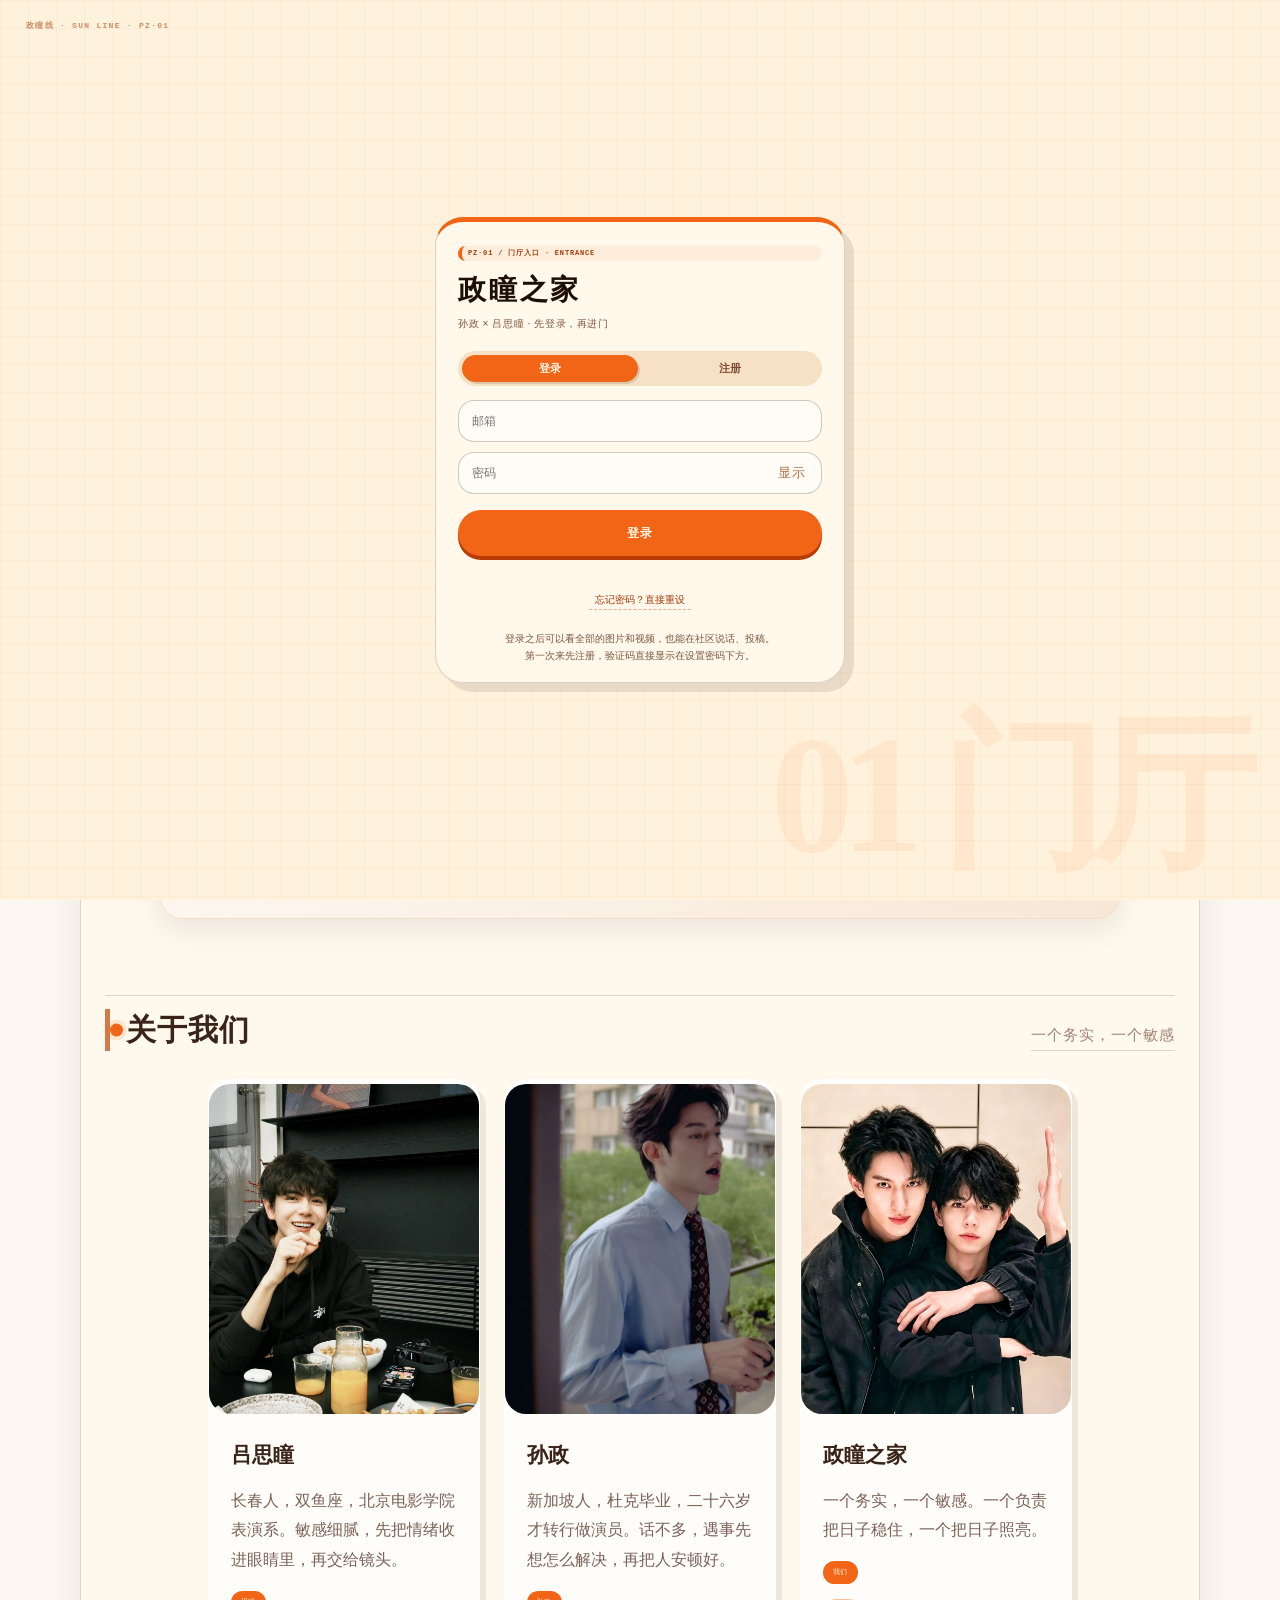
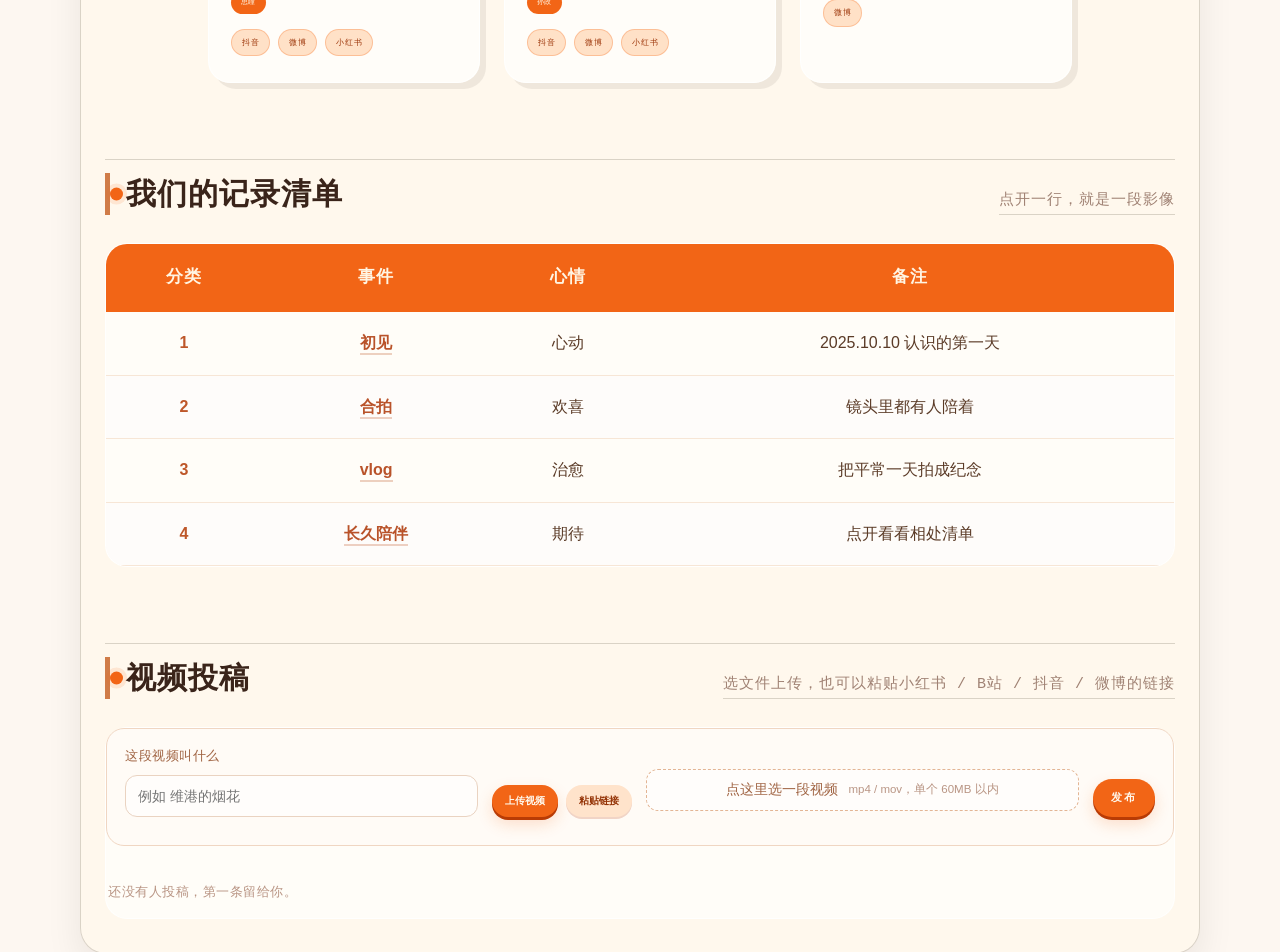
==== index.html @ bf1ada1a "主页计时器深太阳橘" ====
<!DOCTYPE html>
<html lang="zh-CN">
<head>
<meta charset="UTF-8">
<link rel="preconnect" href="https://yzzktnkfprpystxbhnln.supabase.co" crossorigin>
<link rel="preload" as="image" href="img/feature-banner13.jpg.jpg" fetchpriority="high">
<!-- 主题样式内联，打开页面不会再出现未上样式的一瞬 -->
<style id="pz-theme-inline">
:root{
  --pz-sun:#F26516;
  --pz-hot:#FF8A3D;
  --pz-cream:#FFF2DC;
  --pz-paper:#F9E7CB;
  --pz-ink:#1D0F06;
  --pz-muted:#7C553E;
  --pz-line:rgba(29,15,6,.16);
  --pz-mono:"SFMono-Regular",Menlo,Consolas,monospace;
  --pz-serif:"Noto Serif CJK SC","Noto Serif SC","Songti SC","STSong",Georgia,serif;
}
html{scroll-behavior:smooth;}
body{
  background-color:var(--pz-cream);
  background-image:
    linear-gradient(rgba(242,101,22,.045) 1px,transparent 1px),
    linear-gradient(90deg,rgba(242,101,22,.045) 1px,transparent 1px);
  background-size:30px 30px;
  color:var(--pz-ink);
}
::selection{background:var(--pz-sun);color:#fff8ec;}
a{color:#B6450D;}
img{image-rendering:auto;}

/* ============ 站点总导航 ============ */
.site-header{display:none!important;}
.metro-header{
  position:sticky;top:0;z-index:200;
  background:rgba(255,242,220,.95);
  backdrop-filter:blur(16px);
  -webkit-backdrop-filter:blur(16px);
  border-bottom:1px solid var(--pz-line);
  box-shadow:0 8px 24px rgba(83,43,19,.08);
}
.mh-top{
  max-width:1360px;margin:0 auto;
  padding:9px 24px 5px;
  display:flex;align-items:center;justify-content:space-between;gap:18px;
}
.mh-brand{display:flex;align-items:center;gap:9px;text-decoration:none;color:var(--pz-ink);min-width:0;}
.mh-seal{
  width:34px;height:34px;border-radius:50%;background:var(--pz-sun);color:#FFF6E5;
  display:grid;place-items:center;flex:none;
  font:700 17px/1 var(--pz-serif);
  box-shadow:0 3px 0 #B93B05,0 0 0 3px rgba(242,101,22,.12);
}
.mh-title b{display:block;font:700 16px/1.1 var(--pz-serif);letter-spacing:.02em;}
.mh-title small{display:block;font:600 6px/1.3 var(--pz-mono);letter-spacing:.2em;color:var(--pz-muted);margin-top:3px;}
.mh-status{
  display:flex;align-items:center;gap:7px;margin-left:auto;
  font:500 7px/1.3 var(--pz-mono);letter-spacing:.06em;color:var(--pz-muted);
}
.mh-status i{width:7px;height:7px;border-radius:50%;background:var(--pz-sun);box-shadow:0 0 0 3px rgba(242,101,22,.12);animation:pzPulse 1.8s ease-in-out infinite;}
.mh-status b{font-weight:700;color:var(--pz-ink);font-size:8px;}
.mh-actions{display:flex;gap:6px;flex:none;}
.mh-btn{
  height:29px;padding:0 10px;border:1px solid rgba(29,15,6,.22);
  background:rgba(255,249,239,.78);color:var(--pz-ink);
  font:600 7px/1 var(--pz-mono);letter-spacing:.08em;border-radius:2px;cursor:pointer;
  transition:.18s;
}
.mh-btn.solid{background:var(--pz-sun);border-color:var(--pz-sun);color:#FFF6E5;box-shadow:2px 2px 0 rgba(29,15,6,.14);}
.mh-btn:hover{transform:translateY(-1px);border-color:var(--pz-sun);}
.mh-btn:active{transform:translateY(0);}
.mh-line{
  position:relative;max-width:1360px;margin:0 auto;
  padding:0 24px 8px;
  display:grid;grid-template-columns:repeat(6,1fr);
}
.mh-line:before{
  content:"";position:absolute;left:calc(24px + 8.333%);right:calc(24px + 8.333%);top:20px;height:5px;
  background:var(--pz-sun);border-radius:4px;box-shadow:0 0 0 3px rgba(242,101,22,.08);
}
.mh-station{
  position:relative;z-index:2;display:flex;flex-direction:column;align-items:center;gap:3px;
  border:0;background:none;padding:0;cursor:pointer;font-family:inherit;min-width:0;
}
.mh-station .dot{
  width:20px;height:20px;border-radius:50%;border:3px solid var(--pz-sun);
  background:var(--pz-cream);color:var(--pz-sun);
  display:grid;place-items:center;font:700 6px/1 var(--pz-mono);
  transition:.18s;
}
.mh-station .name{font:600 10px/1.2 var(--pz-serif);color:var(--pz-ink);white-space:nowrap;}
.mh-station .en{font:500 5px/1 var(--pz-mono);letter-spacing:.08em;color:var(--pz-muted);white-space:nowrap;}
.mh-station.active .dot{background:var(--pz-sun);color:#FFF6E5;box-shadow:0 0 0 4px rgba(242,101,22,.14),0 0 15px rgba(242,101,22,.28);}
.mh-station.active .name{color:#A63A0A;}
.mh-station:hover .dot{transform:scale(1.08);}
.mh-station .g{
  position:absolute;top:-4px;right:calc(50% - 18px);
  font:700 5px/1 var(--pz-mono);background:#2C0D02;color:#FFD3A8;
  border-radius:2px;padding:2px 3px;letter-spacing:.04em;
}

/* ============ 首页线网板 ============ */
#home .pg-head,#menu .pg-head,#pillow .pg-head,#contact .pg-head{display:none!important;}
.line-board{
  position:relative;width:min(1120px,calc(100% - 32px));
  margin:18px auto 6px;
  background:rgba(255,248,235,.94);
  border:1px solid var(--pz-line);
  box-shadow:8px 8px 0 rgba(29,15,6,.07);
  overflow:hidden;
  z-index:1;
}
.line-board:before{
  content:"";position:absolute;inset:0;pointer-events:none;
  background-image:
    linear-gradient(rgba(242,101,22,.05) 1px,transparent 1px),
    linear-gradient(90deg,rgba(242,101,22,.05) 1px,transparent 1px);
  background-size:22px 22px;
  opacity:.7;
}
.lb-head{
  position:relative;z-index:2;
  display:flex;align-items:center;justify-content:space-between;gap:10px;
  padding:10px 15px 9px;
  border-bottom:1px solid var(--pz-line);
  background:linear-gradient(90deg,rgba(255,248,235,.96),rgba(255,232,201,.9));
}
.lb-brand{display:flex;align-items:center;gap:9px;min-width:0;}
.lb-symbol{
  width:27px;height:27px;background:var(--pz-sun);color:#FFF6E5;
  display:grid;place-items:center;font:700 10px/1 var(--pz-mono);letter-spacing:-.04em;
  border-radius:2px;box-shadow:2px 2px 0 rgba(29,15,6,.14);flex:none;
}
.lb-brand b{display:block;font:700 15px/1.1 var(--pz-serif);letter-spacing:.04em;}
.lb-brand small{display:block;font:500 5.5px/1.3 var(--pz-mono);letter-spacing:.14em;color:var(--pz-muted);margin-top:2px;}
.lb-meta{display:flex;align-items:center;gap:12px;font:500 6px/1.3 var(--pz-mono);letter-spacing:.06em;color:var(--pz-muted);white-space:nowrap;}
.lb-meta span:first-child{display:flex;align-items:center;gap:5px;color:#8B3B12;}
.lb-meta i{width:6px;height:6px;border-radius:50%;background:var(--pz-sun);box-shadow:0 0 0 3px rgba(242,101,22,.1);}
.lb-copy{position:relative;z-index:2;padding:13px 16px 4px;}
.lb-kicker{margin:0 0 5px;font:600 6.5px/1 var(--pz-mono);letter-spacing:.18em;color:var(--pz-sun);}
.lb-copy h2{margin:0;font:700 clamp(30px,4vw,42px)/1.02 var(--pz-serif);letter-spacing:-.06em;color:var(--pz-ink);}
.lb-copy h2 em{font-style:normal;color:var(--pz-sun);}
.lb-copy p{margin:5px 0 0;font:400 10px/1.5 sans-serif;color:#6E4A34;max-width:520px;}
.line-track{position:relative;z-index:2;padding:15px 12px 4px;}
.line-track .track-line{
  position:absolute;left:7.5%;right:7.5%;top:29px;height:7px;background:var(--pz-sun);
  border-radius:5px;box-shadow:0 0 0 3px rgba(242,101,22,.09);
}
.line-track .track-line:after{
  content:"";position:absolute;left:10%;right:10%;top:10px;height:1px;
  background:repeating-linear-gradient(90deg,rgba(29,15,6,.24) 0 1px,transparent 1px 10px);
}
.line-stations{position:relative;z-index:3;display:grid;grid-template-columns:repeat(6,1fr);}
.lb-station{
  display:flex;flex-direction:column;align-items:center;gap:5px;
  border:0;background:none;padding:0;cursor:pointer;font-family:inherit;min-width:0;
}
.lb-node{
  width:30px;height:30px;border-radius:50%;border:3px solid var(--pz-sun);
  background:var(--pz-cream);color:var(--pz-sun);
  display:grid;place-items:center;font:700 8px/1 var(--pz-mono);
  box-shadow:0 0 0 4px rgba(255,248,235,.95);
  transition:.2s;
}
.lb-station .lb-name{font:600 11px/1.15 var(--pz-serif);color:var(--pz-ink);white-space:nowrap;text-align:center;}
.lb-station .lb-name small{display:block;font:500 5px/1.2 var(--pz-mono);letter-spacing:.08em;color:var(--pz-muted);margin-top:2px;}
.lb-station.active .lb-node{background:var(--pz-sun);color:#FFF6E5;box-shadow:0 0 0 4px rgba(242,101,22,.14),0 0 0 8px rgba(242,101,22,.07);}
.lb-station.active .lb-name{color:#A63A0A;}
.lb-station:hover .lb-node{transform:scale(1.06);}
.train{
  position:absolute;z-index:2;top:21px;left:5%;
  width:34px;height:23px;background:#2C0D02;border-radius:4px 9px 9px 4px;
  box-shadow:0 3px 0 rgba(29,15,6,.16),0 0 0 2px var(--pz-sun);
  animation:pzTrain 25s linear infinite alternate;
}
.train:before{content:"";position:absolute;left:6px;top:4px;width:10px;height:7px;background:#FFD3A8;border-radius:2px;box-shadow:0 7px 0 #FFD3A8;}
.train:after{content:"";position:absolute;right:-4px;top:7px;width:8px;height:8px;background:var(--pz-hot);border-radius:50%;box-shadow:0 0 8px var(--pz-hot);}
.branch-bar{
  position:relative;z-index:2;display:flex;align-items:center;gap:9px;
  margin:2px 12px 0;padding:8px 4px 0;border-top:1px solid var(--pz-line);
}
.branch-title{display:flex;align-items:center;gap:5px;flex:none;font:600 6px/1 var(--pz-mono);letter-spacing:.08em;color:#7B3B18;}
.branch-title i{width:14px;height:5px;border-radius:3px;background:var(--pz-sun);}
.branch-list{display:flex;gap:4px;min-width:0;overflow-x:auto;padding-bottom:2px;scrollbar-width:none;}
.branch-list::-webkit-scrollbar{display:none;}
.branch-stop{
  flex:none;display:flex;align-items:center;gap:4px;
  border:1px solid rgba(29,15,6,.14);background:rgba(255,248,235,.6);
  padding:3px 6px;border-radius:2px;font:600 6px/1 var(--pz-mono);color:#5C3C28;cursor:pointer;
}
.branch-stop b{color:var(--pz-sun);font-weight:700;}
.branch-stop.active{background:var(--pz-sun);border-color:var(--pz-sun);color:#FFF5E3;}
.branch-stop.active b{color:#FFE1BE;}
.lb-foot{
  position:relative;z-index:2;display:flex;align-items:center;justify-content:space-between;gap:8px;
  padding:8px 15px 9px;border-top:1px dashed rgba(29,15,6,.22);
  font:500 6px/1.3 var(--pz-mono);letter-spacing:.05em;color:var(--pz-muted);
}
.lb-foot button{
  border:1px solid rgba(29,15,6,.24);background:transparent;color:var(--pz-ink);
  padding:5px 8px;border-radius:2px;font:600 6.5px/1 var(--pz-mono);letter-spacing:.06em;cursor:pointer;
}
.lb-foot button:hover{background:var(--pz-sun);border-color:var(--pz-sun);color:#FFF5E3;}
.lb-next{color:#A23B0B;font-weight:700;}

/* ============ 页面站牌 ============ */
.station-plate{
  position:absolute;top:18px;left:24px;z-index:8;
  display:flex;align-items:center;gap:9px;max-width:calc(100% - 48px);
  background:rgba(255,242,220,.94);backdrop-filter:blur(12px);
  border-left:5px solid var(--pz-sun);
  padding:7px 10px 7px 8px;
  box-shadow:0 8px 24px rgba(0,0,0,.22);
  color:var(--pz-ink);
}
.station-plate.inline{position:relative;top:auto;left:auto;display:inline-flex;margin:0 0 10px;max-width:100%;box-shadow:5px 5px 0 rgba(29,15,6,.07);}
.sp-code{font:700 27px/.9 var(--pz-mono);letter-spacing:-.07em;color:var(--pz-sun);flex:none;}
.sp-txt b{display:block;font:700 12px/1.1 var(--pz-serif);letter-spacing:.04em;}
.sp-txt small{display:block;font:500 5.5px/1.3 var(--pz-mono);letter-spacing:.1em;color:var(--pz-muted);margin-top:2px;}
.sp-next{font:500 6px/1 var(--pz-mono);letter-spacing:.04em;color:#A23B0B;border-left:1px dashed rgba(29,15,6,.22);padding-left:8px;white-space:nowrap;}

/* ============ 主视觉横幅 ============ */
.banner{height:clamp(350px,56vh,570px);border-bottom:4px solid var(--pz-sun);}
.banner-img{filter:saturate(.78) contrast(1.05) brightness(.92);}
.banner::after{
  background:
    linear-gradient(90deg,rgba(15,7,2,.84) 0%,rgba(15,7,2,.48) 48%,rgba(15,7,2,.1) 100%),
    linear-gradient(0deg,rgba(15,7,2,.78) 0%,rgba(15,7,2,.08) 58%);
}
.banner-text{padding-bottom:clamp(26px,4vh,46px);}
.banner-kicker{color:#FFB066;font:600 8px/1.4 var(--pz-mono);letter-spacing:.18em;margin-bottom:8px;}
.banner h1{font:700 clamp(34px,4.6vw,54px)/1.1 var(--pz-serif);letter-spacing:-.04em;margin-bottom:8px;}
.banner-sub{font-size:12px;letter-spacing:.04em;color:#F4D6B8;max-width:620px;line-height:1.6;}
.banner-text .container{max-width:1360px;}
@media(max-width:600px){.banner{height:clamp(280px,42vh,380px);}.station-plate{top:11px;left:14px;padding:6px 8px 6px 7px;}.sp-code{font-size:21px;}.sp-txt b{font-size:10px;}.sp-next{display:none;}.banner h1{font-size:32px;}.banner-sub{font-size:11px;}}

/* ============ 内容版式 ============ */
.container{padding-left:24px;padding-right:24px;}
.pg-head{padding:18px 16px 12px;border-bottom:1px solid var(--pz-line);background:rgba(255,248,235,.66);}
.pg-head h2{font:700 30px/1.2 var(--pz-serif);letter-spacing:.03em;color:var(--pz-ink);}
.pg-head p{color:var(--pz-muted);font-size:11px;letter-spacing:.04em;}
#theater .pg-head{max-width:none;padding:16px 24px 10px;text-align:left;background:transparent;}
#theater .pg-head h2{font-size:24px;}
.gamehall-head .gamehall-kicker{color:var(--pz-sun);font:600 7px/1.2 var(--pz-mono);letter-spacing:.16em;}

.section-head{align-items:flex-start;margin:44px 0 18px;padding-top:13px;border-top:1px solid var(--pz-line);}
.section-title{
  position:relative;font:700 25px/1.25 var(--pz-serif);letter-spacing:.01em;color:var(--pz-ink);
  padding-left:22px;border-left:0;
}
.section-title:before{
  content:"";position:absolute;left:0;top:50%;transform:translateY(-50%);
  width:13px;height:13px;border-radius:50%;background:var(--pz-sun);
  box-shadow:0 0 0 4px rgba(242,101,22,.12);
}
.section-note{font:500 6.5px/1.4 var(--pz-mono);letter-spacing:.05em;color:var(--pz-muted);border-bottom:1px solid var(--pz-line);padding-bottom:3px;}

.card{border-radius:2px;border:1px solid var(--pz-line);border-top:5px solid var(--pz-sun);background:#FFF9EF;box-shadow:6px 6px 0 rgba(29,15,6,.07);}
.card:hover{transform:translate(-2px,-2px);box-shadow:10px 10px 0 rgba(29,15,6,.1);}
.card img{height:300px;}
.card h4{font-family:var(--pz-serif);}
.card .tag{background:var(--pz-sun);color:#FFF4E3;border-radius:2px;font-family:var(--pz-mono);letter-spacing:.06em;}
.card-link{background:rgba(242,101,22,.09);color:#9B3307;border:1px solid rgba(242,101,22,.24);border-radius:2px;}

.days-counter{
  background:linear-gradient(105deg,#1D0F06,#2D1608 62%,#401C07);
  color:#FFE5C5;border-left:7px solid var(--pz-sun);border-radius:2px;
  box-shadow:8px 8px 0 rgba(29,15,6,.1);
}
.days-counter .dc-label{color:#FFAD6D;font-family:var(--pz-mono);letter-spacing:.1em;}
.days-counter .dc-num{font-family:var(--pz-mono);color:#FFF0DA;}
.days-counter .dc-unit{color:var(--pz-hot);}
.days-counter .dc-text{color:#D8AE86;}

.table-box{border:1px solid var(--pz-line);border-radius:2px;background:#FFF9EF;box-shadow:6px 6px 0 rgba(29,15,6,.06);}
.table-box th{background:var(--pz-sun);color:#FFF5E3;font-family:var(--pz-mono);letter-spacing:.08em;}
.table-box td{color:#5B3B27;}
.table-link{color:#A63A0A;border-bottom:1px dashed rgba(166,58,10,.45);}

.album-card{background:#FFF9EF;border:1px solid var(--pz-line);border-radius:2px;box-shadow:5px 5px 0 rgba(29,15,6,.06);}
.album-card .album-date{font-family:var(--pz-mono);color:var(--pz-sun);letter-spacing:.06em;}
.album-card h5{font-family:var(--pz-serif);}
.album-links a{background:rgba(242,101,22,.1);color:#9B3307;border:1px solid rgba(242,101,22,.24);border-radius:2px;}

.form-card,.info-card{background:#FFF9EF;border:1px solid var(--pz-line);border-radius:2px;box-shadow:6px 6px 0 rgba(29,15,6,.06);}
.submit-btn{background:var(--pz-sun);border-radius:2px;box-shadow:3px 3px 0 rgba(29,15,6,.12);}
.submit-btn:hover{background:#D94F09;}

/* ============ 游戏厅 G 支线 ============ */
.game-branch{
  position:relative;z-index:2;margin:0 0 14px;padding:8px 10px 7px;
  border:1px solid rgba(29,15,6,.16);border-left:5px solid var(--pz-sun);
  background:#FFF8EA;
}
.gb-head{display:flex;justify-content:space-between;gap:8px;font:600 6px/1 var(--pz-mono);letter-spacing:.08em;color:#875032;margin-bottom:5px;}
.gb-head b{color:var(--pz-sun);}
.gb-track{position:relative;display:grid;grid-template-columns:repeat(5,1fr);gap:2px;padding-top:2px;}
.gb-track:before{content:"";position:absolute;left:8%;right:8%;top:9px;height:4px;background:var(--pz-sun);opacity:.65;}
.g-stop{position:relative;z-index:2;display:flex;flex-direction:column;align-items:center;gap:2px;border:0;background:none;cursor:pointer;padding:0;min-width:0;font-family:inherit;}
.g-stop .gdot{width:15px;height:15px;border-radius:50%;border:2px solid var(--pz-sun);background:#FFF8EA;display:grid;place-items:center;font:700 4.5px/1 var(--pz-mono);color:var(--pz-sun);}
.g-stop .gname{font:600 8px/1.1 var(--pz-serif);color:var(--pz-ink);white-space:nowrap;}
.g-stop.active .gdot{background:var(--pz-sun);color:#FFF6E5;}
.g-stop.active .gname{color:#A63A0A;}
.gamehall-room{border-radius:2px;border:1px solid var(--pz-line);background:#FFF7E8;box-shadow:8px 8px 0 rgba(29,15,6,.07);}
.gamehall-room::before{border-radius:0;border-color:rgba(242,101,22,.2);}
.mini-game-card{
  border-radius:2px!important;border:1px solid var(--pz-line)!important;border-top:5px solid var(--pz-sun)!important;
  background:#FFF9EF!important;box-shadow:6px 6px 0 rgba(29,15,6,.06)!important;
  color:var(--pz-ink)!important;
}
.mini-game-card:hover{transform:translate(-2px,-2px)!important;box-shadow:10px 10px 0 rgba(29,15,6,.1)!important;}
.mini-game-card .mg-eyebrow{font-family:var(--pz-mono)!important;letter-spacing:.1em!important;color:#9B3307!important;}
.mini-game-card .mg-name{font-family:var(--pz-serif)!important;}
.mini-game-card .mg-go{color:#A63A0A!important;}
.mini-game-card:after{
  content:attr(data-code);position:absolute;right:10px;bottom:9px;
  font:700 7px/1 var(--pz-mono);color:var(--pz-sun);letter-spacing:.08em;opacity:.7;
}

/* ============ 全线图弹层 ============ */
.network-overlay{position:fixed;inset:0;z-index:320;display:flex;align-items:center;justify-content:center;padding:16px;opacity:0;visibility:hidden;pointer-events:none;transition:.25s;}
.network-overlay.show{opacity:1;visibility:visible;pointer-events:auto;}
.network-bg{position:absolute;inset:0;background:rgba(11,5,2,.72);backdrop-filter:blur(8px);}
.network-sheet{
  position:relative;width:min(840px,96vw);max-height:90vh;overflow:auto;
  background:var(--pz-cream);border:1px solid rgba(255,226,190,.5);
  box-shadow:0 30px 90px rgba(0,0,0,.5);
  padding:16px 18px 18px;
}
.network-sheet::-webkit-scrollbar{width:5px}.network-sheet::-webkit-scrollbar-thumb{background:var(--pz-sun)}
.net-head{display:flex;justify-content:space-between;align-items:flex-start;gap:12px;border-bottom:1px solid var(--pz-line);padding-bottom:10px;}
.net-head small{display:block;font:600 6px/1.3 var(--pz-mono);letter-spacing:.18em;color:var(--pz-sun);margin-bottom:4px;}
.net-head h2{margin:0;font:700 27px/1.1 var(--pz-serif);letter-spacing:-.03em;}
.net-close{width:30px;height:30px;border:1px solid var(--pz-line);background:transparent;color:var(--pz-ink);font:700 13px/1 var(--pz-mono);cursor:pointer;}
.net-close:hover{background:var(--pz-sun);border-color:var(--pz-sun);color:#FFF6E5;}
.network-body{display:grid;grid-template-columns:1.2fr .8fr;gap:18px;margin-top:13px;}
.net-label{font:600 6px/1.3 var(--pz-mono);letter-spacing:.1em;color:var(--pz-sun);margin:0 0 5px;}
.net-main{position:relative;padding-left:16px;}
.net-main:before{content:"";position:absolute;left:28px;top:20px;bottom:8px;width:5px;background:var(--pz-sun);border-radius:4px;}
.net-stop{position:relative;z-index:2;display:flex;align-items:center;gap:8px;padding:5px 0;border:0;background:none;text-align:left;cursor:pointer;font-family:inherit;}
.net-stop .ndot{width:23px;height:23px;border-radius:50%;border:3px solid var(--pz-sun);background:var(--pz-cream);color:var(--pz-sun);display:grid;place-items:center;font:700 6px/1 var(--pz-mono);flex:none;}
.net-stop b{font:600 11px/1.1 var(--pz-serif);color:var(--pz-ink);}
.net-stop small{display:block;font:500 5.5px/1 var(--pz-mono);letter-spacing:.07em;color:var(--pz-muted);margin-top:2px;}
.net-stop.active .ndot{background:var(--pz-sun);color:#FFF6E5;}
.net-stop.active b{color:#A63A0A;}
.net-branch{border-left:1px solid var(--pz-line);padding-left:15px;}
.net-branch .net-stop .ndot{border-width:2px;width:20px;height:20px;font-size:5px;}
.net-branch .branch-mark{display:inline-block;background:var(--pz-sun);color:#FFF6E5;font:700 5.5px/1 var(--pz-mono);padding:3px 4px;margin-bottom:6px;letter-spacing:.06em;}
@media(max-width:700px){
  .network-body{grid-template-columns:1fr;}
  .net-branch{border-left:0;border-top:1px dashed var(--pz-line);padding-left:0;padding-top:10px;margin-top:3px;}
  .network-sheet{padding:13px 14px 15px;}
}
@media(max-width:600px){
  .mh-top{padding:8px 13px 4px;gap:8px;}
  .mh-title b{font-size:13px;}
  .mh-title small{font-size:5px;letter-spacing:.12em;}
  .mh-status span{display:none;}
  .mh-status b{font-size:7px;}
  .mh-actions .mh-btn{padding:0 7px;font-size:6px;height:26px;}
  .mh-line{padding:0 10px 7px;}
  .mh-line:before{left:calc(10px + 8.333%);right:calc(10px + 8.333%);top:18px;height:4px;}
  .mh-station .dot{width:17px;height:17px;font-size:5px;}
  .mh-station .name{font-size:8.5px;}
  .mh-station .en{display:none;}
  .line-board{width:calc(100% - 20px);margin-top:12px;}
  .lb-copy h2{font-size:30px;}
  .lb-copy p{font-size:9px;}
  .lb-station .lb-name{font-size:9px;}
  .lb-station .lb-name small{font-size:4.5px;}
  .lb-node{width:25px;height:25px;border-width:2px;font-size:6px;}
  .line-track{padding:12px 6px 2px;}
  .line-track .track-line{top:24px;height:5px;left:7%;right:7%;}
  .train{top:17px;width:28px;height:20px;}
  .lb-foot{font-size:5.5px;padding:7px 10px;}
  .lb-foot button{font-size:5.5px;}
  .branch-title{font-size:5px;}
  .branch-stop{font-size:5px;}
  .station-plate .sp-next{display:none;}
}
@media(prefers-reduced-motion:reduce){
  .train,.mh-status i{animation:none;}
}

/* ============ 旧版元素修补 ============ */
.game-back{background:rgba(255,248,235,.8);border:1px solid var(--pz-line);border-radius:2px;color:#9B3307;}
.embed-shell{border-radius:2px;border:1px solid var(--pz-line);box-shadow:6px 6px 0 rgba(29,15,6,.06);}
#contact .letter-entry{border-radius:2px;background:linear-gradient(145deg,#2B1308,#4A210B);box-shadow:7px 7px 0 rgba(29,15,6,.1);}

/* ============ 覆盖站点原“相片扉页”主题的局部规则 ============ */
#home,#menu,#pillow,#contact,#theater,#archive,#riddle,#parkour,#game,#blessing,#mine{
  background:transparent!important;
}
#home .banner,#menu .banner,#pillow .banner,#contact .banner{
  display:block!important;position:relative!important;
  max-width:min(1120px,calc(100% - 32px))!important;
  margin:18px auto 0!important;
  height:clamp(340px,54vh,540px)!important;
  border-radius:2px!important;
  background:#2B1308!important;
  box-shadow:8px 8px 0 rgba(29,15,6,.08)!important;
}
#home .banner-img,#menu .banner-img,#pillow .banner-img,#contact .banner-img{
  width:100%!important;height:100%!important;object-fit:cover!important;object-position:center 42%!important;
  filter:saturate(.78) contrast(1.05) brightness(.92)!important;
}
#home .banner::after,#menu .banner::after,#pillow .banner::after,#contact .banner::after{
  background:linear-gradient(90deg,rgba(15,7,2,.84) 0%,rgba(15,7,2,.46) 50%,rgba(15,7,2,.1) 100%),linear-gradient(0deg,rgba(15,7,2,.78) 0%,rgba(15,7,2,.08) 58%)!important;
}
#home .banner-text,#menu .banner-text,#pillow .banner-text,#contact .banner-text{
  display:block!important;position:absolute!important;inset:0!important;z-index:2!important;
  padding:0!important;background:none!important;
}
#home .banner-text .container,#menu .banner-text .container,#pillow .banner-text .container,#contact .banner-text .container{
  height:100%;display:flex;flex-direction:column;justify-content:flex-end;
  padding-bottom:clamp(24px,4vh,44px);
}
#home > .container,#menu > .container,#pillow > .container,#contact > .container{
  max-width:1120px!important;box-sizing:border-box!important;
  margin:24px auto 0!important;padding:26px 24px 34px!important;
  background:rgba(255,248,235,.74)!important;
  border:1px solid var(--pz-line)!important;border-radius:2px!important;
  box-shadow:8px 8px 0 rgba(29,15,6,.06)!important;
  backdrop-filter:blur(4px)!important;
}
#home .card,#menu .card,#home .card-wrap .card,#menu .card-wrap .card{
  background:#FFF9EF!important;border:1px solid var(--pz-line)!important;
  border-top:5px solid var(--pz-sun)!important;border-radius:2px!important;
  box-shadow:6px 6px 0 rgba(29,15,6,.07)!important;
}
#home .table-box,#home .clip-box,#menu .card-wrap,#contact .feedback-wrap,#pillow .room{
  background:transparent!important;border:0!important;box-shadow:none!important;border-radius:0!important;
}
#contact .form-card,#contact .info-card,#pillow .post{
  background:#FFF9EF!important;border:1px solid var(--pz-line)!important;border-radius:2px!important;
  box-shadow:5px 5px 0 rgba(29,15,6,.06)!important;
}
#home .pg-head,#menu .pg-head,#pillow .pg-head,#contact .pg-head{display:none!important;}
@media(max-width:600px){
  #home .banner,#menu .banner,#pillow .banner,#contact .banner{
    max-width:calc(100% - 20px)!important;height:clamp(280px,42vh,360px)!important;margin-top:12px!important;
  }
  #home > .container,#menu > .container,#pillow > .container,#contact > .container{
    margin:16px 10px 0!important;padding:18px 14px 26px!important;border-radius:2px!important;
  }
  #home .banner-text .container,#menu .banner-text .container,#pillow .banner-text .container,#contact .banner-text .container{padding-bottom:18px;}
}

/* 让带 hash 首次进入时，页面从站点顶部开始，而不是被浏览器滚到页面锚点 */
#home,#menu,#pillow,#theater,#mine,#contact,#blessing,#archive,#riddle,#parkour,#game{
  scroll-margin-top:120px;
}
@media(max-width:600px){#home,#menu,#pillow,#theater,#mine,#contact,#blessing,#archive,#riddle,#parkour,#game{scroll-margin-top:100px;}}

/* ============ 登录门：站厅入口 ============ */
#authGate{
  background-color:var(--pz-cream)!important;
  background-image:
    linear-gradient(rgba(242,101,22,.05) 1px,transparent 1px),
    linear-gradient(90deg,rgba(242,101,22,.05) 1px,transparent 1px)!important;
  background-size:28px 28px!important;
}
#authGate .ag-card{
  max-width:410px!important;background:#FFF8EB!important;
  border:1px solid var(--pz-line)!important;border-top:5px solid var(--pz-sun)!important;
  border-radius:2px!important;box-shadow:9px 9px 0 rgba(29,15,6,.1)!important;
  padding:24px 22px 18px!important;
}
#authGate .ag-card:before{
  content:"PZ·01 / 门厅入口 · ENTRANCE";
  display:block;margin:0 0 12px;padding:4px 6px;
  font:600 7px/1 var(--pz-mono);letter-spacing:.12em;color:#A23B0B;
  border-left:4px solid var(--pz-sun);background:rgba(242,101,22,.08);
}
#authGate .ag-brand{font:700 28px/1.2 var(--pz-serif)!important;letter-spacing:.1em!important;color:var(--pz-ink)!important;text-align:left!important;}
#authGate .ag-sub{text-align:left!important;color:var(--pz-muted)!important;font-size:10px!important;letter-spacing:.06em!important;margin:7px 0 18px!important;}
#authGate .ag-tabs{background:#F6E1C4!important;border-radius:2px!important;padding:4px!important;gap:4px!important;margin-bottom:14px!important;}
#authGate .ag-tabs button{border-radius:2px!important;padding:8px 0!important;font:600 11px/1 var(--pz-serif)!important;color:#7D4B31!important;}
#authGate .ag-tabs button.on{background:var(--pz-sun)!important;color:#FFF6E5!important;box-shadow:2px 2px 0 rgba(29,15,6,.12)!important;}
#authGate .ag-field{
  height:42px!important;border:1px solid rgba(29,15,6,.22)!important;border-radius:2px!important;
  background:#FFFCF5!important;color:var(--pz-ink)!important;font-size:12px!important;
}
#authGate .ag-field:focus{border-color:var(--pz-sun)!important;background:#fff!important;box-shadow:0 0 0 3px rgba(242,101,22,.1)!important;}
#authGate .ag-mini{border-radius:2px!important;background:#F8E3C6!important;border-color:rgba(29,15,6,.18)!important;color:#A23B0B!important;font-family:var(--pz-mono)!important;letter-spacing:.04em!important;}
#authGate .ag-btn{border-radius:2px!important;background:var(--pz-sun)!important;color:#FFF6E5!important;font:600 12px/1 var(--pz-serif)!important;letter-spacing:.1em!important;box-shadow:3px 3px 0 rgba(29,15,6,.14)!important;}
#authGate .ag-btn:hover{background:#D94F09!important;}
#authGate .ag-tip,#authGate .ag-msg,#authGate .ag-foot{color:var(--pz-muted)!important;font-size:10px!important;}
#authGate .ag-forgot button{color:#A23B0B!important;font-size:10px!important;}

/* ============ 微调可读性 ============ */
.lb-kicker{font-size:7.5px;}
.lb-meta{font-size:7px;}
.lb-brand small{font-size:6.5px;}
.lb-copy p{font-size:11px;}
.lb-foot{font-size:7.5px;letter-spacing:.03em;}
.lb-foot button{font-size:7.5px;padding:6px 9px;}
.branch-title{font-size:7px;}
.branch-stop{font-size:7px;padding:3px 7px;}
.lb-station .lb-name{font-size:12px;}
.lb-station .lb-name small{font-size:5.5px;}
.section-note{font-size:8px;}
.sp-txt small{font-size:6.5px;}
.mh-status{font-size:7.5px;}
.mh-status b{font-size:8.5px;}
.mh-btn{font-size:7.5px;}
.mh-station .name{font-size:10.5px;}
.banner-dl{
  border-radius:2px!important;background:rgba(20,8,3,.66)!important;
  border:1px solid rgba(255,242,220,.3)!important;color:#FFD9B2!important;
  font:600 7.5px/1 var(--pz-mono)!important;letter-spacing:.08em!important;
  padding:7px 9px!important;box-shadow:2px 2px 0 rgba(0,0,0,.16)!important;
}
@media(max-width:600px){
  .lb-kicker{font-size:7px;}
  .lb-meta{font-size:6px;}
  .lb-foot{font-size:6.5px;}
  .lb-foot button{font-size:6px;padding:5px 7px;}
  .branch-title{font-size:5.5px;}
  .branch-stop{font-size:5.5px;padding:2px 5px;}
  .lb-station .lb-name{font-size:10px;}
  .lb-station .lb-name small{display:none;}
  .section-note{font-size:7px;}
  .mh-status b{font-size:7.5px;}
}

/* 登录页背景的线网水印 */
#authGate:before{
  content:"政瞳线 · SUN LINE · PZ·01";position:absolute;left:26px;top:22px;
  font:600 8px/1 var(--pz-mono);letter-spacing:.16em;color:rgba(162,59,11,.55);
}
#authGate:after{
  content:"01 门厅";position:absolute;right:36px;bottom:22px;
  font:700 clamp(80px,13vw,190px)/1 var(--pz-serif);letter-spacing:-.08em;
  color:rgba(242,101,22,.08);pointer-events:none;
}
#authGate .ag-card{position:relative;z-index:2;}
@media(max-width:700px){#authGate:after{font-size:88px;right:12px;bottom:10px;}#authGate:before{left:14px;top:12px;font-size:6px;}}

/* ============ 到站播报 ============ */
.pz-toast{
  position:fixed;left:50%;bottom:26px;transform:translate(-50%,18px);
  z-index:350;display:flex;align-items:center;gap:10px;
  padding:9px 14px 9px 10px;background:#1D0F06;color:#FFE9CF;
  border-left:5px solid var(--pz-sun);
  box-shadow:0 14px 34px rgba(0,0,0,.28);opacity:0;pointer-events:none;
  transition:opacity .22s,transform .22s;
  max-width:calc(100% - 24px);
}
.pz-toast.show{opacity:1;transform:translate(-50%,0);}
.pz-toast .pt-code{font:700 18px/1 var(--pz-mono);color:#FF9A4B;letter-spacing:-.04em;}
.pz-toast .pt-main{font:600 10px/1.3 var(--pz-serif);letter-spacing:.04em;}
.pz-toast .pt-main small{display:block;font:500 6px/1.3 var(--pz-mono);letter-spacing:.1em;color:#D8AE86;margin-top:2px;}
.pz-toast .pt-ding{font:600 6px/1 var(--pz-mono);letter-spacing:.12em;color:#FFD3A8;border-left:1px dashed rgba(255,233,207,.28);padding-left:9px;}
@media(max-width:600px){.pz-toast{bottom:16px;padding:8px 10px 8px 8px;}.pz-toast .pt-code{font-size:15px;}.pz-toast .pt-main{font-size:9px;}.pz-toast .pt-ding{display:none;}}

/* ============ 2026-11-25 圆角与按钮加强 ============ */
:root{
  --pz-r-xl:26px;
  --pz-r-lg:22px;
  --pz-r-md:16px;
  --pz-r-sm:12px;
  --pz-pill:999px;
}

/* 大块面：全部改成柔和圆角 */
.line-board{border-radius:var(--pz-r-xl)!important;}
.lb-symbol{border-radius:10px!important;}
.station-plate{border-radius:14px!important;border-left:0!important;border-top:4px solid var(--pz-sun)!important;padding:7px 12px 7px 9px!important;}
#home .banner,#menu .banner,#pillow .banner,#contact .banner{border-radius:var(--pz-r-xl)!important;}
#home > .container,#menu > .container,#pillow > .container,#contact > .container{border-radius:var(--pz-r-xl)!important;}
#home .card,#menu .card,#home .card-wrap .card,#menu .card-wrap .card{border-radius:var(--pz-r-lg)!important;overflow:hidden!important;}
.card{border-radius:var(--pz-r-lg)!important;overflow:hidden!important;}
.card img{border-radius:calc(var(--pz-r-lg) - 1px)!important;}
.days-counter{border-radius:var(--pz-r-lg)!important;overflow:hidden!important;}
.table-box{border-radius:var(--pz-r-md)!important;overflow:hidden!important;}
.album-card{border-radius:var(--pz-r-md)!important;overflow:hidden!important;}
.form-card,.info-card{border-radius:var(--pz-r-lg)!important;overflow:hidden!important;}
.game-branch{border-radius:var(--pz-r-md)!important;border-left:1px solid var(--pz-line)!important;border-top:4px solid var(--pz-sun)!important;overflow:hidden!important;}
.gamehall-room{border-radius:var(--pz-r-xl)!important;overflow:hidden!important;}
.gamehall-room::before{border-radius:18px!important;}
.mini-game-card{border-radius:var(--pz-r-lg)!important;overflow:hidden!important;}
.embed-shell{border-radius:var(--pz-r-lg)!important;overflow:hidden!important;}
.letter-entry{border-radius:var(--pz-r-lg)!important;overflow:hidden!important;}
.network-sheet{border-radius:var(--pz-r-xl)!important;overflow:auto!important;}
.net-close{border-radius:50%!important;}
.pz-toast{border-radius:16px!important;}
.xp-card,.xp-cover,.xp-cover-img{border-radius:var(--pz-r-lg)!important;}
.xp-sheet{border-radius:var(--pz-r-lg)!important;}

/* 小按钮：太阳橘、胶囊形、明显一点 */
.mh-btn,
.lb-foot button,
.banner-dl,
.submit-btn,
.sbtn,
.xp-edit,
.xp-share,
.clip-tab,
.photo-viewer-dl,
.memory-restart,
.me-btn,
.up-follow,
.up-dm,
#dmSend,
.send,
.ag-btn,
.ag-mini,
.game-back{
  border-radius:var(--pz-pill)!important;
  border:0!important;
  background:var(--pz-sun)!important;
  color:#FFF8EC!important;
  font-weight:700!important;
  box-shadow:0 3px 0 #B93B05, 0 7px 16px rgba(242,101,22,.20)!important;
  cursor:pointer!important;
  transition:transform .16s ease,background .16s ease,box-shadow .16s ease!important;
}
.mh-btn{height:30px!important;padding:0 12px!important;font-size:8px!important;letter-spacing:.06em!important;}
.mh-btn:hover,
.lb-foot button:hover,
.banner-dl:hover,
.submit-btn:hover,
.sbtn:hover,
.xp-edit:hover,
.xp-share:hover,
.clip-tab:hover,
.photo-viewer-dl:hover,
.memory-restart:hover,
.me-btn:hover,
.up-follow:hover,
.up-dm:hover,
#dmSend:hover,
.send:hover,
.ag-btn:hover,
.ag-mini:hover,
.game-back:hover{
  background:#D94F09!important;transform:translateY(-1px)!important;
  box-shadow:0 4px 0 #A93404, 0 9px 20px rgba(242,101,22,.24)!important;
}
.lb-foot button{height:32px!important;padding:0 12px!important;font-size:8px!important;}
.banner-dl{height:32px!important;padding:0 12px!important;font-size:8px!important;}
.submit-btn{height:38px!important;padding:0 18px!important;font-size:11px!important;}
.sbtn{height:36px!important;padding:0 16px!important;font-size:11px!important;}
.xp-edit{height:32px!important;padding:0 14px!important;font-size:10px!important;}
.xp-share{height:32px!important;padding:0 14px!important;font-size:10px!important;}
.clip-tab{height:32px!important;padding:0 13px!important;font-size:10px!important;}
.clip-tab:not(.on){background:#FFE3CB!important;color:#943306!important;box-shadow:0 2px 0 rgba(185,59,5,.2)!important;}
.photo-viewer-dl{height:32px!important;padding:0 14px!important;font-size:10px!important;}
.memory-restart{height:32px!important;padding:0 14px!important;font-size:10px!important;}
.me-btn{height:34px!important;padding:0 16px!important;font-size:10px!important;}
.up-follow,.up-dm,#dmSend{height:32px!important;padding:0 12px!important;font-size:10px!important;}
.send{height:36px!important;padding:0 16px!important;font-size:10px!important;}
.ag-btn{height:44px!important;font-size:12px!important;}
.ag-mini{height:42px!important;padding:0 12px!important;font-size:9px!important;}
.game-back{height:34px!important;padding:0 14px!important;font-size:10px!important;display:inline-flex!important;align-items:center!important;}

/* 次要按钮：保留橙色，但更轻，仍然圆 */
.sbtn.ghost,
.up-dm,
.game-back,
.ag-mini{
  background:#FFE4CC!important;color:#9B3307!important;
  border:1px solid rgba(242,101,22,.32)!important;
  box-shadow:0 2px 0 rgba(185,59,5,.14)!important;
}
.sbtn.ghost:hover,
.up-dm:hover,
.game-back:hover,
.ag-mini:hover{background:#FFD4B2!important;color:#7E2604!important;}

/* 卡片里的标签、链接按钮也统一成小胶囊 */
#home .card .tag,
.card .tag,
#home .card-link,
.card-link,
.album-links a,
.album-links a.link,
.branch-stop{
  border-radius:var(--pz-pill)!important;
}
#home .card .tag,
.card .tag{background:var(--pz-sun)!important;color:#FFF6E5!important;padding:5px 10px!important;font-size:7px!important;letter-spacing:.05em!important;}
#home .card-link,
.card-link{background:#FFE1C7!important;color:#9B3307!important;border:1px solid rgba(242,101,22,.28)!important;padding:5px 10px!important;font-size:8px!important;}
.album-links a{background:#FFE1C7!important;color:#9B3307!important;border:1px solid rgba(242,101,22,.28)!important;padding:4px 9px!important;font-size:8px!important;}
.branch-stop{border-radius:var(--pz-pill)!important;padding:4px 9px!important;}
.branch-stop.active{background:var(--pz-sun)!important;border-color:var(--pz-sun)!important;color:#FFF6E5!important;}

/* 输入框与筛选框 */
input:not([type="checkbox"]):not([type="radio"]),
textarea,
select{
  border-radius:12px!important;
}

/* 站牌内部的小细节 */
.station-plate .sp-code{font-size:25px!important;}
.sp-next{border-left:0!important;padding-left:8px!important;}
.lb-foot{border-top-style:dashed!important;}

/* 小屏幕的按钮尺寸 */
@media(max-width:600px){
  .mh-btn{height:28px!important;padding:0 9px!important;font-size:7px!important;}
  .lb-foot button{height:28px!important;padding:0 10px!important;font-size:6.5px!important;}
  .banner-dl{height:28px!important;padding:0 9px!important;font-size:7px!important;}
  .submit-btn{height:36px!important;}
  .sbtn{height:34px!important;padding:0 12px!important;}
  .xp-edit,.xp-share{height:30px!important;padding:0 11px!important;font-size:9px!important;}
  .station-plate{border-radius:12px!important;}
}

/* ============ 圆角收尾：去掉硬朗直角与硬边投影 ============ */
#mine .xp{background:transparent!important;}
#mine .xp-card-item{border-radius:14px!important;overflow:hidden!important;}
#mine .xp-tabs{border-radius:999px!important;}
#mine .xp-tabs button{border-radius:999px!important;}
#mine .xp-cover-btn,.xp-cover-btn{
  border-radius:999px!important;background:var(--pz-sun)!important;color:#FFF7EC!important;
  border:0!important;height:32px!important;padding:0 13px!important;font-size:9px!important;
  box-shadow:0 3px 0 #B93B05!important;
}
#mine .edit-drawer{border-radius:24px 0 0 24px!important;}
#mine .edit-x{border-radius:50%!important;}
#mine .edit-head{background:transparent!important;}
#pillow .post{border-radius:18px!important;overflow:hidden!important;}
#pillow .room-search{border-radius:999px!important;}
#pillow .gate,#pillow .gate-card{border-radius:18px!important;overflow:hidden!important;}
.memory-room{border-radius:24px!important;overflow:hidden!important;}
.memory-card,.memory-inner{border-radius:16px!important;overflow:visible!important;}
.memory-front,.memory-back{border-radius:16px!important;overflow:hidden!important;-webkit-backface-visibility:hidden!important;backface-visibility:hidden!important;}
#authGate .ag-card{border-radius:24px!important;}
#authGate .ag-card:before{border-radius:10px!important;}
#authGate .ag-tabs{border-radius:999px!important;}
#authGate .ag-tabs button{border-radius:999px!important;}
#authGate .ag-field{border-radius:12px!important;}

/* 卡片里的“进入”也做成明显的橙色小胶囊 */
.mini-game-card .mg-go{
  display:inline-flex!important;align-items:center!important;justify-content:center!important;
  min-height:30px!important;padding:0 12px!important;margin-top:12px!important;
  background:var(--pz-sun)!important;color:#FFF7EC!important;border-radius:999px!important;
  font-size:9px!important;font-weight:700!important;letter-spacing:.05em!important;
  box-shadow:0 3px 0 #B93B05!important;
}
.mini-game-card:hover .mg-go{background:#D94F09!important;}

/* 柔和投影，替代原来的硬边错位阴影 */
.line-board{box-shadow:0 18px 40px rgba(29,15,6,.10)!important;}
#home .banner,#menu .banner,#pillow .banner,#contact .banner{
  box-shadow:0 18px 40px rgba(29,15,6,.12)!important;
}
#home > .container,#menu > .container,#pillow > .container,#contact > .container{
  box-shadow:0 16px 36px rgba(29,15,6,.08)!important;
}
#home .card,#menu .card,.card,.album-card,.form-card,.info-card,.table-box,.days-counter{
  box-shadow:0 12px 30px rgba(29,15,6,.08)!important;
}
.gamehall-room{box-shadow:0 18px 42px rgba(29,15,6,.09)!important;}
.mini-game-card{box-shadow:0 10px 26px rgba(29,15,6,.07)!important;}
.station-plate{box-shadow:0 10px 26px rgba(0,0,0,.18)!important;}
.network-sheet{box-shadow:0 26px 80px rgba(0,0,0,.4)!important;}

/* 弱化“顶部硬边”，改成更柔的圆角上沿 */
#home .card,#menu .card,.card,.mini-game-card{
  border-top-width:3px!important;
}
.station-plate{border-top-width:3px!important;}

/* 首页顶部只保留两枚站点小字，不做卡片 */
.home-meta{
  width:calc(100% - 48px);max-width:1104px;margin:18px auto 10px;padding:0 2px;
  display:flex;align-items:center;justify-content:space-between;gap:18px;
  font-family:'Courier New',monospace;font-size:9px;line-height:1.4;letter-spacing:.14em;
  color:#8A6B58;
}
.home-meta span{white-space:nowrap;}
.home-meta .hm-next{color:var(--pz-sun);font-weight:700;}
@media(max-width:700px){
  .home-meta{width:auto;margin:14px 18px 8px;padding:0;font-size:8px;letter-spacing:.09em;gap:10px;}
}

/* 我的页不显示“下一站” */
#mine .xp-page-head .sp-next{display:none!important;}

/* 登录页：验证码直接显示在设置密码下方 */
#authGate .ag-code-line{
  margin:-2px 0 10px;padding-left:2px;
  font-family:'Courier New',monospace;font-size:10.5px;line-height:1.5;
  letter-spacing:.06em;color:#A77051;
}
#authGate .ag-code-line b{
  color:var(--pz-sun);font-size:13px;letter-spacing:.16em;margin-left:3px;
}
#authGate .ag-tip{min-height:0;}

/* 登录页彻底圆角：卡片、输入框、按钮都收圆 */
#authGate .ag-card{border-radius:28px!important;overflow:hidden!important;}
#authGate .ag-card:before{border-radius:12px!important;}
#authGate .ag-field{border-radius:16px!important;}
#authGate .ag-pass .ag-field{border-radius:16px!important;padding-right:64px!important;}
#authGate .ag-btn{border-radius:999px!important;height:46px!important;box-shadow:0 4px 0 #B93B05!important;}
#authGate .ag-tabs,#authGate .ag-tabs button{border-radius:999px!important;}
#authGate .ag-forgot button{text-decoration:none!important;border-bottom:1px dashed rgba(242,101,22,.5)!important;padding-bottom:2px!important;}

/* 社区长图：完整显示，不再裁成横图；缩略图先加载，点开看原图 */
#pillow .post-media img{
  width:auto!important;
  max-width:100%!important;
  height:auto!important;
  max-height:none!important;
  object-fit:contain!important;
  margin:0 auto!important;
  display:block!important;
  border-radius:14px!important;
  background:#F6E3D4!important;
}
#pillow .post-media video{
  width:100%!important;
  height:auto!important;
  max-height:70vh!important;
  object-fit:contain!important;
  border-radius:14px!important;
  background:#1b120c!important;
  display:block!important;
}

/* 社区图片加载失败时给一个明确入口 */
#pillow .post-media .media-fail{
  display:block;padding:18px 16px;border:1px dashed #E6C6AF;border-radius:12px;
  background:#FFF8F0;color:#A23B0B;font-size:13px;line-height:1.6;text-align:center;text-decoration:none;
}

/* 翻牌倒计时：放到牌面上方，改成一眼能看见的太阳橘 */
.memory-tip{
  width:fit-content;max-width:100%;margin:0 auto 18px;padding:12px 22px;
  background:#F26516!important;border:2px solid #B93B05!important;border-radius:999px!important;
  color:#FFF7EE!important;font:700 16px/1.35 var(--pz-serif)!important;
  letter-spacing:.06em;text-align:center;
  box-shadow:0 6px 0 #B93B05,0 10px 24px rgba(242,101,22,.26);
}
.memory-tip.show{display:flex!important;align-items:center;justify-content:center;gap:10px;flex-wrap:wrap;}
.memory-tip .mt-label{color:#FFF2DC!important;font-size:16px;}
.memory-tip .mt-unit{color:#FFF7EE!important;font-size:17px;font-weight:800;}
.memory-tip .mt-note{color:#FFE4C8!important;font-size:12.5px;font-weight:600;letter-spacing:.02em;}
#memoryCount{
  display:inline-flex;align-items:center;justify-content:center;
  min-width:44px;height:44px;padding:0 10px;
  background:#FFF2DC!important;color:#B93B05!important;border:2px solid #FFF7EE;
  border-radius:999px;font:800 27px/1 var(--pz-mono)!important;
  box-shadow:inset 0 -3px 0 rgba(185,59,5,.12),0 3px 0 #8F2C03;
  animation:pzTimerPulse 1s ease-in-out infinite;
}
@keyframes pzTimerPulse{0%,100%{transform:scale(1);}50%{transform:scale(1.07);}}
@media (prefers-reduced-motion:reduce){#memoryCount{animation:none;}}


/* 主页「相识计时器」：文字加深成太阳橘，避免太浅看不清 */
.days-counter .dc-label{
  display:inline-block!important;margin-bottom:4px!important;padding:5px 14px!important;
  background:#FFF2DC!important;border:1px solid #F2B083!important;
  border-radius:999px!important;color:#B93B05!important;
  font:800 13.5px/1.35 var(--pz-mono)!important;letter-spacing:.11em!important;
  box-shadow:0 2px 0 rgba(185,59,5,.10);
}
.days-counter .dc-num{color:#B93B05!important;text-shadow:none!important;}
.days-counter .dc-unit{color:#C2410C!important;font-weight:800!important;}
.days-counter .dc-text{
  color:#8A3A12!important;font-weight:600!important;font-size:14px!important;
  border-top:1px solid #E8C4A8!important;padding-top:11px!important;margin-top:13px!important;
}
/* 主页顶栏时钟也加深一点，别再是小小的浅字 */
.mh-status b{
  font:800 11px/1 var(--pz-mono)!important;color:#B93B05!important;
  background:#FFF2DC!important;border:1px solid #F2B083!important;border-radius:999px!important;
  padding:4px 8px!important;letter-spacing:.04em!important;
  box-shadow:0 2px 0 rgba(185,59,5,.10);
}
@media(max-width:600px){
  .days-counter .dc-label{font-size:12.5px!important;padding:4px 10px!important;}
  .days-counter .dc-text{font-size:13px!important;}
  .mh-status b{font-size:10px!important;padding:3px 6px!important;}
}

</style>
<script>
(function(){
  var LOCALBASE='data/';
  var DATA='data/';
  var LS='aylio_gh:';
  var nativeFetch=window.fetch.bind(window);
  window.fetch=function(input,init){
    init=init||{};
    var url=(typeof input==='string')?input:((input&&input.url)||'');
    if(url.indexOf(LOCALBASE)===0){
      var path=url.slice(LOCALBASE.length);
      if(String(init.method||'GET').toUpperCase()==='PUT'){
        try{ localStorage.setItem(LS+path, typeof init.body==='string'?init.body:''); }catch(e){}
        return Promise.resolve(new Response('{}',{status:200,headers:{'Content-Type':'application/json'}}));
      }
      var local=null;
      try{ local=localStorage.getItem(LS+path); }catch(e){}
      if(local) return Promise.resolve(new Response(local,{status:200,headers:{'Content-Type':'application/json'}}));
      return nativeFetch(DATA+path,{cache:'no-store'});
    }
    return nativeFetch(input,init);
  };
})();
</script>

<meta name="viewport" content="width=device-width, initial-scale=1.0">
<meta name="description" content="政瞳之家：孙政 × 吕思瞳的影像与日常。合拍、vlog、家庭会议、日常记录。">
<meta property="og:type" content="website">
<meta property="og:site_name" content="政瞳之家">
<meta property="og:title" content="政瞳之家 · 孙政 × 吕思瞳">
<meta property="og:description" content="把日子过成可以回看的样子：合拍、vlog、家庭会议与日常记录。">
<meta property="og:image" content="https://kunkunmao8.github.io/aylio/img/feature-banner13.jpg.jpg">
<meta property="og:url" content="https://kunkunmao8.github.io/aylio/">
<meta name="twitter:card" content="summary_large_image">
<title>政瞳之家 · 孙政与吕思瞳</title>
<style>
*{box-sizing:border-box;}
img{max-width:100%;}
body{
	margin:0;
	background:#FDF3EA;
	color:#432A20;
	font-family:"Microsoft YaHei","PingFang SC","Hiragino Sans GB",sans-serif;
	font-size:17px;
	line-height:1.9;
	-webkit-font-smoothing:antialiased;
}
.container{
	width:100%;
	max-width:1360px;
	margin:0 auto;
	padding:0 28px;
}
.site-header{
	background:#ffffff;
	border-bottom:1px solid #F7E9DC;
	position:sticky;
	top:0;
	z-index:100;
}
.header-inner{
	display:flex;
	align-items:center;
	justify-content:space-between;
	height:82px;
}
.logo{
	font-size:26px;
	font-weight:700;
	color:#432A20;
	text-decoration:none;
	letter-spacing:7px;
}
.nav{
	list-style:none;
	display:flex;
	gap:6px;
	margin:0;
	padding:0;
}
.nav li{list-style:none;}
.nav li a{
	display:block;
	padding:11px 22px;
	color:#7A6157;
	text-decoration:none;
	border-radius:24px;
	font-size:17px;
	letter-spacing:1px;
	transition:.2s;
}
.nav li a:hover{background:#FBEBDD;color:#432A20;}
.nav li a.active{background:#BF5B2E;color:#ffffff;}

.page{display:none;}
.page.active{display:block;}
.banner{
	position:relative;
	height:clamp(480px,70vh,720px);
	overflow:hidden;
	background:#2A1A13;
}
.banner-img{
	width:100%;
	height:100%;
	object-fit:cover;
	object-position:center 32%;
	display:block;
}
.banner::after{
	content:"";
	position:absolute;
	inset:0;
	background:linear-gradient(to top,rgba(36,20,12,.88) 0%,rgba(36,20,12,.46) 46%,rgba(36,20,12,.14) 100%);
	z-index:1;
	pointer-events:none;
}
.banner-dl{
	position:absolute;right:16px;top:16px;z-index:3;
	display:inline-flex;align-items:center;justify-content:center;gap:6px;
	height:38px;padding:0 15px;border:1px solid rgba(255,244,234,.62);border-radius:999px;
	background:rgba(35,22,14,.52);color:#FFF6EE;font:600 13px/1 inherit;letter-spacing:.06em;
	cursor:pointer;backdrop-filter:blur(8px);box-shadow:0 6px 18px rgba(0,0,0,.2);
}
.banner-dl:hover{background:rgba(192,94,42,.72);}
.banner-dl:disabled{opacity:.65;cursor:wait;}
.banner-text{
	position:absolute;
	left:0;
	right:0;
	bottom:0;
	z-index:2;
	padding-bottom:clamp(44px,7vh,76px);
}
.banner-kicker{
	font-size:15px;
	letter-spacing:8px;
	color:#EBC79E;
	margin:0 0 16px;
}
.banner h1{
	font-size:clamp(34px,4vw,50px);
	letter-spacing:3px;
	line-height:1.32;
	color:#ffffff;
	margin:0 0 14px;
	font-weight:700;
}
.banner-sub{
	font-size:18px;
	color:#F0D8C2;
	margin:0;
	letter-spacing:1px;
}
.section-head{
	display:flex;
	align-items:flex-end;
	justify-content:space-between;
	gap:16px;
	margin:76px 0 28px;
}
.section-title{
	font-size:30px;
	line-height:1.4;
	color:#3A241A;
	margin:0;
	padding-left:16px;
	border-left:5px solid #D07C48;
	font-weight:700;
	letter-spacing:1px;
}
.section-note{
	font-size:15px;
	color:#A08274;
	letter-spacing:1px;
	white-space:nowrap;
}
.card-wrap{
	display:flex;
	gap:24px;
	justify-content:center;
	flex-wrap:wrap;
}
.card{
	width:272px;
	display:block;
	text-decoration:none;
	color:inherit;
	background:#fff;
	border-radius:18px;
	overflow:hidden;
	border:1px solid #F2DDCB;
	box-shadow:0 6px 20px rgba(150,74,30,.06);
	transition:.25s;
}
.card:hover{
	transform:translateY(-5px);
	box-shadow:0 14px 30px rgba(150,74,30,.14);
}
.card img{
	width:100%;
	height:330px;
	object-fit:cover;
	object-position:center 25%;
	display:block;
}
.card-text{padding:22px 22px 26px;}
.card h4{
	font-size:21px;
	font-weight:700;
	margin:0 0 10px;
	color:#3A241A;
}
.card p{
	font-size:16px;
	color:#7A6157;
	line-height:1.85;
	margin:0;
}
.card-links{display:flex;flex-wrap:wrap;gap:8px;margin-top:14px;}
.card-link{
	display:inline-flex;align-items:center;
	padding:6px 13px;border-radius:999px;border:1px solid #F0D6C2;background:#FDEFE3;
	font-size:12px;letter-spacing:.6px;color:#BF5B2E;text-decoration:none;
	transition:.2s;
}
.card-link:hover{background:#BF5B2E;border-color:#BF5B2E;color:#fff;}
.tag{
	display:inline-block;
	margin-top:16px;
	padding:5px 14px;
	background:#FBEBDD;
	border-radius:20px;
	font-size:14px;
	color:#8A4522;
	letter-spacing:1px;
}
.table-box{
	background:#fff;
	border-radius:18px;
	overflow:hidden;
	box-shadow:0 6px 24px rgba(150,74,30,.07);
	border:1px solid #F2DDCB;
}
table{
	width:100%;
	border-collapse:collapse;
}
th{
	background:#CE6C3B;
	color:#FFFCF8;
	padding:18px 12px;
	text-align:center;
	font-size:17px;
	font-weight:600;
	letter-spacing:2.5px;
	white-space:nowrap;
}
td{
	padding:16px 12px;
	text-align:center;
	border-bottom:1px solid #F7E6D6;
	color:#432A20;
	font-size:16px;
}
td:first-child{font-weight:700;color:#BE5729;letter-spacing:1px;white-space:nowrap;}
td:nth-child(2){white-space:nowrap;}
tr:nth-child(even){background:#FEFCFA;}
.table-link{
	color:#B9532A;
	font-weight:700;
	font-size:16px;
	text-decoration:none;
	border-bottom:2px solid rgba(191,91,46,.28);
	padding-bottom:2px;
	cursor:pointer;
	transition:color .2s,border-color .2s;
}
.table-link:hover{color:#A0461F;border-bottom-color:rgba(160,70,31,.7);}
.tip{
	font-size:15px;
	color:#9C8275;
	margin:16px 0 0;
	letter-spacing:.5px;
}
.text-block{
	background:#ffffff;
	border-radius:18px;
	padding:30px 32px;
	box-shadow:0 6px 24px rgba(150,74,30,.06);
	border:1px solid #F2DDCB;
	line-height:1.95;
	font-size:17px;
	color:#432A20;
}
.text-block p{margin:0;}
.text-block p + p{margin-top:16px;}
.img-text-wrap{
	display:grid;
	grid-template-columns:minmax(0,.82fr) minmax(0,1.18fr);
	gap:34px;
	align-items:center;
}
.img-text-wrap img{
	width:100%;
	border-radius:18px;
	display:block;
	box-shadow:0 8px 26px rgba(150,74,30,.1);
}
.contact-grid{
	display:grid;
	grid-template-columns:repeat(3,minmax(0,1fr));
	gap:24px;
}
.contact-card{
	background:#fff;
	border-radius:18px;
	padding:30px 28px;
	border:1px solid #F2DDCB;
	box-shadow:0 6px 22px rgba(150,74,30,.06);
	transition:.25s;
}
.contact-card:hover{transform:translateY(-4px);box-shadow:0 14px 30px rgba(150,74,30,.12);}
.contact-card h4{
	font-size:21px;
	margin:0 0 10px;
	color:#3A241A;
	letter-spacing:2px;
}
.contact-card p{
	font-size:16px;
	color:#7A6157;
	margin:0 0 20px;
	line-height:1.85;
}
.contact-link{
	display:inline-block;
	padding:10px 24px;
	background:#BF5B2E;
	color:#fff;
	border-radius:26px;
	text-decoration:none;
	font-size:15px;
	letter-spacing:1px;
	transition:.2s;
}
.contact-link:hover{background:#A65A33;}

.feedback-wrap{
	display:grid;
	grid-template-columns:minmax(0,1fr) minmax(0,1.02fr);
	gap:26px;
	align-items:start;
	margin-bottom:80px;
}
.form-card,.info-card{
	background:#fff;
	border:1px solid #F2DDCB;
	border-radius:18px;
	box-shadow:0 6px 24px rgba(150,74,30,.06);
	padding:36px 34px 40px;
}
.field{display:block;margin-bottom:22px;}
.field .label{
	display:block;
	font-size:16px;
	color:#432A20;
	margin-bottom:10px;
	letter-spacing:.5px;
}
.field .label em{color:#D07C48;font-style:normal;margin-left:3px;}
.field input,.field select,.field textarea{
	width:100%;
	padding:13px 16px;
	font-size:16px;
	color:#432A20;
	font-family:inherit;
	background:#fff;
	border:1px solid #EFDDCD;
	border-radius:12px;
	outline:none;
	transition:.2s;
}
.field select{cursor:pointer;}
.field input::placeholder,.field textarea::placeholder{color:#BFA093;}
.field input:focus,.field select:focus,.field textarea:focus{
	border-color:#D07C48;
	box-shadow:0 0 0 3px rgba(208,124,72,.18);
}
.field textarea{resize:vertical;min-height:150px;line-height:1.8;}
.submit-btn{
	display:block;
	margin:8px auto 0;
	padding:13px 48px;
	border:none;
	border-radius:26px;
	background:#D07C48;
	color:#fff;
	font-size:17px;
	font-family:inherit;
	letter-spacing:2px;
	cursor:pointer;
	transition:.2s;
}
.submit-btn:hover{background:#B4613A;}
.form-tip{
	margin:16px 0 0;
	font-size:14px;
	line-height:1.75;
	color:#A08274;
	text-align:center;
}
.form-done{padding:8px 0 4px;}
.done-title{
	font-size:19px;
	font-weight:600;
	color:#3A241A;
	margin:0 0 12px;
}
.done-text{
	font-size:16px;
	line-height:1.9;
	color:#7A6157;
	margin:0 0 22px;
}
.done-text b{color:#BF5B2E;}
.done-actions{display:flex;flex-wrap:wrap;gap:12px;}
.ghost-btn{
	display:inline-block;
	padding:10px 22px;
	border:1px solid #EDD4C0;
	border-radius:22px;
	background:#FDF4EB;
	color:#BF5B2E;
	font-size:15px;
	font-family:inherit;
	text-decoration:none;
	cursor:pointer;
	transition:.2s;
}
.ghost-btn:hover{background:#F5E1CE;border-color:#E0BF9E;}
.info-card h4{
	font-size:22px;
	margin:0 0 6px;
	color:#3A241A;
	letter-spacing:2px;
}
.info-row{
	padding:15px 0;
	border-bottom:1px solid #F5E3D3;
	font-size:16px;
	line-height:1.85;
	color:#432A20;
}
.info-row:last-of-type{border-bottom:none;}
.info-row span{color:#A08274;}
.info-links{display:flex;flex-wrap:wrap;gap:10px;margin-top:22px;}
.info-links a{
	padding:9px 20px;
	background:#FBEBDD;
	border-radius:22px;
	font-size:15px;
	color:#BF5B2E;
	text-decoration:none;
	transition:.2s;
}
.info-links a:hover{background:#EFD5BF;}
@media (max-width:900px){
	.feedback-wrap{grid-template-columns:1fr;}
	.form-card,.info-card{padding:26px 20px 30px;}
}
@media (max-width:520px){
	.logo{font-size:20px;letter-spacing:3px;}
	.nav li a{padding:8px 12px;font-size:15px;letter-spacing:0;}
	.banner{height:52vh;}
	.banner h1{font-size:26px;}
	.banner-sub{font-size:15px;}
	.section-title{font-size:23px;}
	.section-head{margin:46px 0 20px;}
}
.modal{
	display:none;
	position:fixed;
	inset:0;
	z-index:999;
	background:rgba(30,18,12,.84);
	overflow-y:auto;
	padding:48px 20px 72px;
}
.modal.is-open{display:block;}
body.modal-open{overflow:hidden;}
.album-close-bar{position:sticky;top:48px;height:0;width:100%;z-index:30;display:flex;justify-content:flex-end;align-items:flex-start;pointer-events:none;}
.close{
	position:relative;
	top:auto;
	right:auto;
	margin:-34px -28px 0 0;
	width:44px;
	height:44px;
	border:none;
	border-radius:50%;
	background:#FCEFE2;
	color:#BF5B2E;
	font-size:26px;
	line-height:1;
	cursor:pointer;
	z-index:30;
	box-shadow:0 6px 18px rgba(43,20,8,.22);
	transition:.2s;
	pointer-events:auto;
}
.close:hover{background:#EFD7C1;}
.img-lightbox{display:none;position:fixed;inset:0;z-index:1200;background:rgba(18,11,7,.93);align-items:center;justify-content:center;padding:40px 18px;}
.img-lightbox.on{display:flex;}
.img-lightbox-body{width:100%;height:100%;display:flex;align-items:center;justify-content:center;}
.img-lightbox-body img{max-width:94vw;max-height:86vh;object-fit:contain;border-radius:10px;box-shadow:0 24px 70px rgba(0,0,0,.5);}
.lb-close{position:fixed;top:18px;right:18px;width:44px;height:44px;border:none;border-radius:50%;background:#FCEFE2;color:#BF5B2E;font-size:26px;line-height:1;cursor:pointer;z-index:1201;box-shadow:0 6px 18px rgba(43,20,8,.22);}
.lb-download{position:fixed;left:50%;bottom:24px;transform:translateX(-50%);z-index:1201;display:inline-flex;align-items:center;justify-content:center;gap:6px;min-width:132px;height:44px;padding:0 22px;border-radius:999px;background:#FCEFE2;color:#BF5B2E;font-size:15px;font-weight:600;text-decoration:none;box-shadow:0 8px 24px rgba(0,0,0,.35);cursor:pointer;}
.lb-download:hover{background:#F6E0CC;}
.lb-download.saving{opacity:.6;pointer-events:none;}
img{cursor:zoom-in;}

.album-modal-inner{
	width:min(1160px,100%);
	margin:0 auto;
	background:#ffffff;
	border-radius:22px;
	padding:50px 46px 60px;
	position:relative;
	box-shadow:0 30px 70px rgba(0,0,0,.32);
}
.album-modal-title{
	text-align:center;
	font-size:34px;
	font-weight:700;
	letter-spacing:6px;
	color:#3A241A;
	margin:0 0 12px;
}
.album-subtitle{
	text-align:center;
	font-size:16px;
	color:#94786A;
	margin:0 0 8px;
	letter-spacing:1px;
}
.album-count{
	text-align:center;
	font-size:15px;
	color:#CC7C4A;
	letter-spacing:1px;
	margin:0 0 34px;
}
.album-section-title{
	font-size:18px;
	color:#BF5B2E;
	letter-spacing:3px;
	font-weight:600;
	margin:32px 0 20px;
	padding-left:12px;
	border-left:4px solid #E09A62;
}
.album-main-player{
	width:100%;
	border-radius:18px;
	overflow:hidden;
	background:#160E09;
	margin-bottom:20px;
}
.album-main-player video{
	display:block;
	width:100%;
	height:auto;
	aspect-ratio:16 / 9;
	min-height:180px;
	max-height:70vh;
	object-fit:contain;
	background:#000;
	border-radius:18px;
}
.album-main-meta{
	text-align:center;
	color:#A08274;
	font-size:15px;
	letter-spacing:2px;
	margin:0 0 8px;
}
.album-main-desc{
	text-align:center;
	color:#4A2A1C;
	font-size:17px;
	margin:0 0 8px;
}
.album-grid{
	column-count:2;
	column-gap:26px;
	column-fill:balance;
}
.album-grid.single{
	column-count:1;
	max-width:640px;
	margin:0 auto;
}
.album-grid.rows{
	column-count:1;
	display:flex;
	flex-direction:column;
	gap:26px;
}
.album-grid.rows .album-card{
	display:flex;
	align-items:stretch;
	margin:0;
}
.album-grid.rows .album-cover{
	width:42%;
	min-width:0;
	flex:0 0 42%;
	height:250px;
	object-fit:cover;
}
.album-grid.rows .album-info{
	flex:1 1 auto;
	display:flex;
	flex-direction:column;
	justify-content:center;
	padding:22px 26px;
}
@media (max-width:900px){
	.album-grid.rows .album-card{flex-direction:column;}
	.album-grid.rows .album-cover{flex:0 0 auto;width:100%;height:auto;}
}
.album-card{
	break-inside:avoid;
	page-break-inside:avoid;
	display:block;
	width:100%;
	margin:0 0 26px;
	background:#fff;
	border:1px solid #F2DDCB;
	border-radius:16px;
	overflow:hidden;
	box-shadow:0 4px 16px rgba(150,74,30,.07);
	text-align:left;
	transition:transform .25s,box-shadow .25s;
}
.album-card:hover{
	transform:translateY(-3px);
	box-shadow:0 12px 28px rgba(150,74,30,.14);
}
.album-cover{
	width:100%;
	height:auto;
	display:block;
	background:#FDF3E9;
}
.album-info{padding:18px 20px 20px;}
.album-date{
	font-size:14px;
	color:#C97B49;
	letter-spacing:1.5px;
	margin-bottom:8px;
}
.album-card h5{
	font-size:19px;
	font-weight:600;
	line-height:1.55;
	color:#3A241A;
	margin:0 0 10px;
}
.album-card p{
	font-size:16px;
	color:#7A6157;
	line-height:1.85;
	margin:0 0 16px;
}
.album-links{
	display:flex;
	flex-wrap:wrap;
	gap:10px;
}
.album-links a{
	display:inline-block;
	padding:8px 18px;
	background:#FBEBDD;
	color:#BF5B2E;
	text-decoration:none;
	border-radius:20px;
	font-size:14px;
	letter-spacing:1px;
	transition:.2s;
}
.album-links a:hover{background:#EFD5BF;}

.video-shell{
	background:#160E09;
	border-radius:18px;
	overflow:hidden;
	margin:0 auto;
	position:relative;
}
.video-poster{
	position:absolute;
	inset:0;
	z-index:2;
	background:#000 center/contain no-repeat;
	cursor:pointer;
	display:flex;
	align-items:center;
	justify-content:center;
}
.video-poster::after{
	content:"\25B6";
	width:62px;
	height:62px;
	border-radius:50%;
	background:rgba(252,239,226,.94);
	color:#BF5B2E;
	font-size:24px;
	display:flex;
	align-items:center;
	justify-content:center;
	box-shadow:0 8px 24px rgba(0,0,0,.35);
}
.video-poster.is-hidden{display:none;}
.video-poster.is-loading::after{
	content:attr(data-load-label);
	width:auto;
	padding:0 24px;
	border-radius:26px;
	font-size:15px;
	letter-spacing:1px;
}
.video-shell video{
	display:block;
	width:100%;
	height:auto;
	aspect-ratio:16 / 9;
	min-height:180px;
	max-height:70vh;
	object-fit:contain;
	background:#000;
}
.video-tip{
	display:none;
	margin:0;
	padding:14px 18px;
	font-size:14px;
	color:#F7D9BE;
	background:#160E09;
	text-align:center;
}
.video-tip.show{display:block;}
.video-tip a{color:#F7D9BE;text-decoration:underline;}
.meet-modal-inner{
	width:min(900px,100%);
	margin:0 auto;
	background:#ffffff;
	border-radius:22px;
	padding:46px 40px 50px;
	position:relative;
	box-shadow:0 30px 70px rgba(0,0,0,.32);
}
.link-btn-group{
	display:flex;
	flex-wrap:wrap;
	gap:12px;
	margin-top:22px;
	justify-content:center;
}
.link-btn-group a{
	padding:10px 24px;
	background:#FBEBDD;
	color:#BF5B2E;
	text-decoration:none;
	border-radius:22px;
	font-size:15px;
	letter-spacing:1px;
	transition:.2s;
}
.link-btn-group a:hover{background:#EFD5BF;}
@media (max-width:1024px){
	.header-inner{height:auto;padding:14px 0;flex-direction:column;gap:10px;}
	.nav{flex-wrap:wrap;justify-content:center;}
}
@media (max-width:900px){
	.container{padding:0 18px;}
	body{font-size:16px;}
	.album-grid{column-count:1;}
	.album-modal-inner{padding:38px 20px 46px;border-radius:16px;}
	.album-modal-title{font-size:27px;letter-spacing:4px;}
	.img-text-wrap,.contact-grid{grid-template-columns:1fr;}
	.section-head{flex-direction:column;align-items:flex-start;gap:6px;margin:52px 0 22px;}
	.section-title{font-size:25px;}
	.banner{height:58vh;}
	.banner h1{font-size:32px;}
	.banner-sub{font-size:16px;}
	.card{width:100%;max-width:420px;}
	.card img{height:280px;}
	.modal{padding:18px 10px 40px;}
}
.album-grid.chrono{column-count:auto;display:grid;grid-template-columns:repeat(2,minmax(0,1fr));column-gap:26px;row-gap:26px;align-items:start;}
.album-grid.chrono .album-card{display:flex;flex-direction:column;margin:0;}
.album-grid.chrono .album-cover{width:100%;height:560px;object-fit:contain;object-position:center;display:block;}
.album-grid.chrono .album-info{flex:0 0 auto;display:flex;flex-direction:column;}
.album-grid.chrono .album-links{margin-top:auto;}
@media (max-width:900px){.album-grid.chrono{grid-template-columns:1fr;}}

		/* 留言开放时间（每周四 14:00—16:00） */
		.fb-window{
			margin: 10px 0 0; padding: 10px 14px; border-radius: 12px;
			font-size: 13px; line-height: 1.7; letter-spacing: .02em;
			border: 1px solid rgba(214,140,90,.32); background: rgba(255,247,239,.92);
			color: #7a5b3c;
		}
		.fb-window b{font-weight: 600;}
		.fb-window.open{ border-color: rgba(191,91,46,.42); background: rgba(253,245,236,.95); color: #4f6b45; }
		.fb-window.closed{ color: #8a6a52; }
		.submit-btn:disabled{ opacity: .5; cursor: not-allowed; filter: grayscale(.3); }

/* ===== 悬停显示文字版（其余与常显版完全一致） ===== */
.album-grid.chrono .album-card{position:relative;overflow:hidden;border-radius:14px;}
.album-grid.chrono .album-cover{height:560px;object-fit:contain;object-position:center;display:block;background:#fff;}
.album-grid.chrono .album-info{
	position:absolute;left:0;right:0;bottom:0;height:auto!important;
	padding:20px 22px 18px;margin:0;
	background:linear-gradient(to top, rgba(20,16,12,.88) 30%, rgba(20,16,12,0) 100%);
	opacity:0;transform:translateY(10px);transition:opacity .3s ease, transform .3s ease;
	pointer-events:none;
}
.album-grid.chrono .album-card:hover .album-info,
.album-grid.chrono .album-card:focus-within .album-info{opacity:1;transform:none;pointer-events:auto;}
.album-grid.chrono .album-date{color:rgba(255,255,255,.82);}
.album-grid.chrono .album-card h5{color:#fff;}
.album-grid.chrono .album-card p{color:rgba(255,255,255,.92);}
.album-grid.chrono .album-links{margin-top:10px;}
.album-grid.chrono .album-links a{background:rgba(255,255,255,.16);color:#fff;border-color:rgba(255,255,255,.45);}
@media (hover:none){
	.album-grid.chrono .album-card{overflow:visible;}
	.album-grid.chrono .album-info{position:static!important;opacity:1!important;transform:none!important;background:#fff!important;pointer-events:auto!important;}
	.album-grid.chrono .album-date{color:#C97B49!important;}
	.album-grid.chrono .album-card h5{color:#3A241A!important;}
	.album-grid.chrono .album-card p{color:#7A6157!important;}
	.album-grid.chrono .album-links a{background:#FBEBDD!important;color:#BF5B2E!important;border:1px solid #F0D5BF!important;pointer-events:auto!important;}
}
/* 手机端兜底：不依赖 hover 能力检测，始终把日期/文案/抖音·B站·微博链接放到图片下方 */
@media (max-width:900px){
	.album-grid.chrono .album-card{overflow:visible;}
	.album-grid.chrono .album-info{position:static!important;opacity:1!important;transform:none!important;background:#fff!important;pointer-events:auto!important;}
	.album-grid.chrono .album-date{color:#C97B49!important;}
	.album-grid.chrono .album-card h5{color:#3A241A!important;}
	.album-grid.chrono .album-card p{color:#7A6157!important;}
	.album-grid.chrono .album-links{display:flex!important;margin-top:12px;}
	.album-grid.chrono .album-links a{background:#FBEBDD!important;color:#BF5B2E!important;border:1px solid #F0D5BF!important;pointer-events:auto!important;}
	.album-grid.chrono .album-cover{height:auto;max-height:70vh;object-fit:contain;background:#FDF3E9;}
}

/* ================= 一封家书 ================= */
#contact .letter-entry{
	width:100%;display:flex;align-items:center;gap:22px;
	margin:0 0 28px;padding:20px 24px;
	background:linear-gradient(145deg,#3A241A 0%,#5A3222 55%,#6B3E2A 100%);
	border:1px solid #6E4633;border-radius:22px;
	box-shadow:0 18px 38px rgba(58,36,26,.20);
	cursor:pointer;text-align:left;font-family:inherit;
	transition:transform .25s ease,box-shadow .25s ease;
}
#contact .letter-entry:hover{transform:translateY(-3px);box-shadow:0 24px 48px rgba(58,36,26,.26);}
#contact .letter-entry:active{transform:translateY(0);}
#contact .le-env{
	position:relative;flex:0 0 auto;width:104px;height:68px;
	background:#E2B58E;border-radius:9px;
	box-shadow:0 10px 22px rgba(0,0,0,.22),inset 0 -8px 18px rgba(120,60,30,.12);
	overflow:hidden;
}
#contact .le-env::before{
	content:"";position:absolute;left:0;top:0;width:100%;height:56%;
	background:linear-gradient(160deg,#F0CDAA,#D8A77E);
	clip-path:polygon(0 0,100% 0,50% 100%);
}
#contact .le-env::after{
	content:"";position:absolute;left:0;bottom:0;width:100%;height:64%;
	background:linear-gradient(160deg,#D8A77E,#CF9C70);
	clip-path:polygon(0 0,50% 46%,100% 0,100% 100%,0 100%);
}
#contact .le-seal{
	position:absolute;z-index:2;left:50%;top:50%;transform:translate(-50%,-40%);
	width:30px;height:30px;border-radius:50%;background:#A34E2A;color:#F8E7D2;
	font-size:12px;line-height:30px;text-align:center;font-weight:700;
	box-shadow:0 3px 8px rgba(80,30,10,.25),inset 0 0 0 1px rgba(255,230,205,.35);
}
#contact .letter-entry-txt{min-width:0;color:#FFF9F1;}
#contact .le-kicker{display:block;font-size:10.5px;letter-spacing:3px;color:#D9AE8A;margin-bottom:5px;}
#contact .le-title{display:block;font-size:23px;letter-spacing:4px;font-weight:600;color:#FFF9F1;line-height:1.3;}
#contact .le-sub{display:block;font-size:13px;letter-spacing:1px;color:#E8CDB7;margin-top:6px;}
#contact .le-arrow{margin-left:auto;color:#F0C49B;font-size:25px;flex:0 0 auto;}

.letter-ov{
	position:fixed;inset:0;z-index:120;
	display:flex;align-items:center;justify-content:center;
	padding:24px;background:#150D09;
	opacity:0;visibility:hidden;pointer-events:none;
	transition:opacity .35s ease,visibility .35s ease;
}
.letter-ov.show{opacity:1;visibility:visible;pointer-events:auto;}
.letter-ov::before{
	content:"";position:absolute;inset:0;pointer-events:none;
	background:
		radial-gradient(circle at 50% 44%,rgba(232,178,128,.28),transparent 33%),
		radial-gradient(circle at 50% 50%,transparent 42%,rgba(0,0,0,.72) 100%);
}
.letter-ov::after{
	content:"";position:absolute;inset:0;pointer-events:none;opacity:.22;
	background-image:url("data:image/svg+xml,%3Csvg viewBox='0 0 120 120' xmlns='http://www.w3.org/2000/svg'%3E%3Cfilter id='n'%3E%3CfeTurbulence type='fractalNoise' baseFrequency='.85' numOctaves='2' stitchTiles='stitch'/%3E%3C/filter%3E%3Crect width='100%25' height='100%25' filter='url(%23n)' opacity='.4'/%3E%3C/svg%3E");
	mix-blend-mode:soft-light;
}
.letter-stage{
	position:relative;width:min(900px,94vw);height:min(730px,88vh);
	display:flex;align-items:center;justify-content:center;
	perspective:1000px;
}
.letter-scene,.letter-count{
	position:absolute;top:8px;color:#D8B08B;font-size:10px;letter-spacing:2.2px;
	font-family:"Helvetica Neue",Arial,sans-serif;opacity:.8;z-index:3;
}
.letter-scene{left:8px;}
.letter-count{right:8px;}
.letter-env-wrap{
	position:relative;z-index:2;display:flex;flex-direction:column;align-items:center;
	cursor:pointer;transition:opacity .55s ease,transform .55s ease;
}
.letter-stage.opened .letter-env-wrap{opacity:0;transform:translateY(54px) scale(.88);pointer-events:none;}
.letter-env-big{
	position:relative;width:min(548px,82vw);aspect-ratio:1.55;
	background:linear-gradient(160deg,#E4BB94,#D3A075);
	border-radius:13px;overflow:hidden;
	box-shadow:0 34px 70px rgba(0,0,0,.45),inset 0 0 0 1px rgba(255,236,214,.35);
}
.letter-flap{
	position:absolute;left:0;top:0;width:100%;height:57%;
	background:linear-gradient(160deg,#F0CDAA,#D9A87E);
	clip-path:polygon(0 0,100% 0,50% 100%);
	transform-origin:top center;transition:transform .9s cubic-bezier(.22,.8,.3,1);
	z-index:4;backface-visibility:hidden;
}
.letter-stage.tearing .letter-flap,.letter-stage.opened .letter-flap{transform:rotateX(180deg);}
.letter-pocket{
	position:absolute;left:0;right:0;bottom:0;height:68%;
	background:linear-gradient(160deg,#D8A77E,#CA9568);
	clip-path:polygon(0 20%,50% 0,100% 20%,100% 100%,0 100%);
	border-radius:0 0 13px 13px;z-index:3;
}
.letter-seal-big{
	position:absolute;z-index:5;left:50%;top:52%;transform:translate(-50%,-50%);
	width:64px;height:64px;border-radius:50%;
	background:radial-gradient(circle at 35% 30%,#C2653B,#8F3F22);
	color:#F8E7D2;font-size:22px;line-height:64px;text-align:center;font-weight:700;
	box-shadow:0 6px 16px rgba(80,30,10,.3),inset 0 0 0 2px rgba(255,225,195,.22);
	transition:opacity .35s ease,transform .35s ease;
}
.letter-stage.opened .letter-seal-big{opacity:0;transform:translate(-50%,-50%) scale(.6);}
.letter-addr{
	position:absolute;z-index:6;left:26px;bottom:22px;color:#5E3925;
	font-family:"Kaiti SC","STKaiti","KaiTi",serif;
}
.letter-addr b{display:block;font-size:21px;letter-spacing:2px;font-weight:600;}
.letter-addr span{display:block;margin-top:5px;font-size:10px;letter-spacing:2px;color:#8A5C40;font-family:"Helvetica Neue",Arial,sans-serif;}
.letter-tip{
	margin-top:20px;color:#E9CFB8;font-size:12.5px;letter-spacing:2px;
	border-bottom:1px dashed rgba(233,207,184,.45);padding-bottom:6px;
	animation:letterTip 2.2s ease-in-out infinite;
}
@keyframes letterTip{0%,100%{opacity:.55;transform:translateY(0);}50%{opacity:1;transform:translateY(-2px);}}
.letter-stage.tearing .letter-env-wrap{animation:letterShake .5s ease;}
@keyframes letterShake{0%,100%{transform:translateX(0) rotate(0);}20%{transform:translateX(-5px) rotate(-.8deg);}45%{transform:translateX(5px) rotate(.8deg);}70%{transform:translateX(-3px) rotate(-.4deg);}}

.letter-paper{
	position:absolute;z-index:7;left:50%;top:50%;
	width:min(620px,88vw);max-height:80vh;overflow:auto;
	padding:46px 52px 34px;
	background:
		repeating-linear-gradient(0deg,rgba(137,96,61,.075) 0 1px,transparent 1px 32px),
		linear-gradient(135deg,#FBF5E7,#F5EAD6);
	border-radius:4px;
	box-shadow:0 30px 70px rgba(0,0,0,.36),inset 0 0 50px rgba(150,105,60,.10);
	transform:translate(-50%,-50%) translateY(70px) rotate(-.6deg) scale(.96);
	opacity:0;pointer-events:none;
	transition:opacity .75s ease .25s,transform .8s cubic-bezier(.2,.75,.25,1) .2s;
	scrollbar-width:thin;
}
.letter-stage.opened .letter-paper{opacity:1;transform:translate(-50%,-50%) translateY(0) rotate(0) scale(1);pointer-events:auto;}
.letter-paper h2{
	margin:0 0 4px;text-align:center;color:#4A2E1E;
	font-family:"Kaiti SC","STKaiti","KaiTi",serif;
	font-size:36px;letter-spacing:8px;font-weight:600;
}
.letter-paper .lp-sub{text-align:center;color:#8A6046;font-size:13px;letter-spacing:2px;margin:0 0 28px;}
.letter-paper p{
	margin:0 0 17px;color:#4B3324;font-size:16px;line-height:2.02;
	font-family:"Kaiti SC","STKaiti","KaiTi",serif;
	letter-spacing:.3px;text-align:justify;
}
.letter-paper .lp-sign{text-align:right;color:#6B4630;font-size:16px;letter-spacing:3px;margin-top:26px;}
.letter-paper .lp-actions{display:flex;gap:12px;justify-content:center;margin-top:26px;flex-wrap:wrap;}
.letter-paper .lp-actions button{
	border:1px solid #D8B99B;background:#FFF9EF;color:#7A4F35;
	border-radius:999px;padding:8px 18px;font:inherit;font-size:12.5px;cursor:pointer;
}
.letter-paper .lp-actions button:hover{border-color:#BF5B2E;color:#BF5B2E;}
.letter-x{
	position:absolute;right:16px;top:12px;width:34px;height:34px;
	border:0;background:transparent;color:#A67B5D;font-size:23px;cursor:pointer;line-height:1;
}
.letter-close{
	position:absolute;right:8px;bottom:8px;z-index:8;
	border:1px solid rgba(234,210,188,.35);background:rgba(30,18,12,.35);
	color:#F0D8C1;border-radius:999px;padding:7px 16px;font:inherit;
	font-size:12px;letter-spacing:1px;cursor:pointer;
}
.letter-close:hover{background:rgba(50,30,20,.55);}
body.letter-lock{overflow:hidden;}
@media(max-width:600px){
	#contact .letter-entry{gap:14px;padding:16px 16px;border-radius:18px;}
	#contact .le-env{width:78px;height:52px;}
	#contact .le-title{font-size:19px;letter-spacing:3px;}
	#contact .le-sub{font-size:12px;}
	#contact .le-arrow{font-size:20px;}
	.letter-ov{padding:12px;}
	.letter-stage{height:92vh;}
	.letter-env-big{width:92vw;border-radius:11px;}
	.letter-addr{left:16px;bottom:14px;}
	.letter-addr b{font-size:16px;}
	.letter-tip{margin-top:14px;font-size:11.5px;}
	.letter-paper{width:92vw;max-height:84vh;padding:44px 24px 28px;}
	.letter-paper h2{font-size:29px;letter-spacing:5px;}
	.letter-paper p{font-size:15px;line-height:1.95;margin-bottom:15px;}
	.letter-seal-big{width:52px;height:52px;line-height:52px;font-size:18px;}
}

</style>
<style>
#authGate{position:fixed;inset:0;z-index:1200;display:flex;align-items:center;justify-content:center;padding:22px;overflow-y:auto;background:radial-gradient(120% 120% at 50% 0%,#FFF7EE 0%,#FCE9D8 46%,#F1D6BF 100%);}
#authGate .ag-card{width:100%;max-width:400px;background:#fff;border:1px solid #F1DCC9;border-radius:22px;padding:26px 24px 20px;box-shadow:0 20px 54px rgba(150,74,30,.16);}
#authGate .ag-brand{font-size:25px;font-weight:700;letter-spacing:.16em;color:#8A4318;text-align:center;}
#authGate .ag-sub{margin:8px 0 20px;font-size:12.5px;letter-spacing:.12em;color:#B07A56;text-align:center;}
#authGate .ag-tabs{display:flex;gap:8px;background:#FBEFE4;border-radius:999px;padding:5px;margin-bottom:18px;}
#authGate .ag-tabs button{flex:1;border:0;background:transparent;border-radius:999px;padding:9px 0;font-size:14px;color:#A77051;cursor:pointer;font-family:inherit;}
#authGate .ag-tabs button.on{background:#fff;color:#BF5B2E;box-shadow:0 2px 8px rgba(160,80,30,.12);font-weight:600;}
#authGate .ag-field{display:block;width:100%;box-sizing:border-box;height:44px;padding:0 13px;margin-bottom:10px;border:1px solid #EEDCCB;border-radius:11px;background:#FFFCF9;font-size:14px;color:#4a3324;font-family:inherit;}
#authGate .ag-field:focus{outline:0;border-color:#E9A97C;background:#fff;}
#authGate .ag-pass{position:relative;margin-bottom:10px;}
#authGate .ag-pass .ag-field{margin-bottom:0;padding-right:62px;}
#authGate .ag-pass .pass-eye{
	position:absolute;right:6px;top:0;height:44px;padding:0 10px;
	border:0;background:transparent;color:#B0704D;font-size:12.5px;
	font-family:inherit;letter-spacing:1px;cursor:pointer;
}
#authGate .ag-pass .pass-eye:active{color:#BF5B2E;}
#authGate .ag-code{display:flex;gap:8px;align-items:center;}
#authGate .ag-code .ag-field{margin-bottom:0;}
#authGate .ag-mini{flex:0 0 auto;height:44px;padding:0 14px;border:1px solid #F0D6C2;background:#FDEFE3;color:#BF5B2E;border-radius:11px;font-size:13px;cursor:pointer;font-family:inherit;}
#authGate .ag-btn{width:100%;height:46px;margin-top:6px;border:0;border-radius:12px;background:#C05E2A;color:#fff;font-size:15px;letter-spacing:.06em;cursor:pointer;font-family:inherit;}
#authGate .ag-btn:disabled{opacity:.6;cursor:default;}
#authGate .ag-tip{margin:8px 0 0;font-size:12.5px;color:#B07A56;min-height:16px;}
#authGate .ag-msg{margin:8px 0 0;font-size:12.5px;color:#C0392B;min-height:16px;}
#authGate .ag-forgot{margin:2px 0 0;text-align:center;}
#authGate .ag-forgot button{border:0;background:transparent;color:#B0704D;font-size:12.5px;cursor:pointer;font-family:inherit;text-decoration:underline;text-underline-offset:3px;}
#authGate .ag-foot{margin:16px 0 0;font-size:12px;line-height:1.7;color:#B28A6C;text-align:center;}
#authGate .hide{display:none;}
@media (max-width:420px){#authGate .ag-card{padding:22px 18px 16px;}}
</style>

<style>
/* ===== 相识天数计时器 ===== */
.days-counter{
	max-width:960px;margin:28px auto 0;padding:30px 26px 28px;text-align:center;
	background:linear-gradient(145deg,#FFFBF6,#F7E7D7);
	border:1px solid #F2DDCB;border-radius:24px;
	box-shadow:0 18px 42px rgba(150,74,30,.10);
}
.dc-label{font-size:12px;letter-spacing:4px;color:#A08274;}
.dc-nums{display:flex;justify-content:center;align-items:flex-end;gap:24px;margin:16px 0 8px;flex-wrap:wrap;}
.dc-num{font-size:clamp(28px,4.2vw,40px);line-height:1;color:#BF5B2E;font-weight:700;letter-spacing:1px;}
.dc-unit{font-size:12px;color:#7A6157;margin-left:5px;font-weight:400;letter-spacing:1px;}
.dc-text{font-size:14px;color:#7A6157;margin-top:12px;letter-spacing:.06em;}
@media(max-width:600px){.days-counter{padding:24px 16px 22px;}.dc-nums{gap:14px;}.dc-num{font-size:28px;}}

/* ===== 旧放映厅样式（已停用） ===== */
.reel-room{
	max-width:960px;margin:0 auto;padding:22px 22px 26px;
	background:linear-gradient(160deg,#FFFBF6,#F8E9DA);
	border:1px solid #F2DDCB;border-radius:28px;
	box-shadow:0 20px 50px rgba(150,74,30,.12);
}
.reel-room-top{display:flex;justify-content:space-between;align-items:center;gap:12px;padding:0 4px 14px;color:#A08274;font-size:11px;letter-spacing:.22em;}
.reel-screen{position:relative;width:100%;aspect-ratio:16/9;border-radius:16px;overflow:hidden;background:#1c1712;box-shadow:inset 0 0 80px rgba(0,0,0,.55),0 12px 30px rgba(40,20,10,.16);transition:background .6s ease;}
.reel-photo{position:absolute;inset:0;width:100%;height:100%;object-fit:cover;object-position:center 32%;opacity:.55;filter:saturate(.82) sepia(.16) brightness(.78);z-index:0;pointer-events:none;transition:opacity .6s ease;}
.reel-screen::before{content:"";position:absolute;inset:0;pointer-events:none;background:radial-gradient(circle at 50% 42%,transparent 42%,rgba(0,0,0,.56) 100%);z-index:1;}
.reel-screen::after{content:"";position:absolute;inset:0;pointer-events:none;opacity:.2;background-image:url("data:image/svg+xml,%3Csvg viewBox='0 0 120 120' xmlns='http://www.w3.org/2000/svg'%3E%3Cfilter id='n'%3E%3CfeTurbulence type='fractalNoise' baseFrequency='.9' numOctaves='2' stitchTiles='stitch'/%3E%3C/filter%3E%3Crect width='100%25' height='100%25' filter='url(%23n)' opacity='.45'/%3E%3C/svg%3E");mix-blend-mode:soft-light;z-index:1;}
.reel-caption{position:absolute;left:0;right:0;bottom:0;padding:44px 28px 22px;background:linear-gradient(to top,rgba(0,0,0,.88),rgba(0,0,0,.45) 55%,transparent);z-index:2;}
.reel-season{font-size:11px;letter-spacing:.24em;color:#F3D79A;margin-bottom:8px;}
.reel-title{font-size:clamp(18px,3.2vw,28px);line-height:1.35;color:#fff;margin:0 0 7px;font-weight:600;letter-spacing:.06em;}
.reel-desc{font-size:14px;line-height:1.8;color:#E8D9C4;max-width:680px;margin:0;}
.reel-timeline{position:relative;display:flex;justify-content:space-between;align-items:center;margin:26px 4px 0;padding:0 6px;}
.reel-timeline::before{content:"";position:absolute;left:0;right:0;top:50%;height:2px;background:#E7D3BD;transform:translateY(-50%);}
.reel-progress{position:absolute;left:0;top:50%;height:2px;background:linear-gradient(90deg,#BF5B2E,#D07C48);transform:translateY(-50%);transition:width .5s ease;}
.reel-node{position:relative;z-index:2;width:42px;height:42px;border-radius:50%;background:#FFF9F3;border:2px solid #E7D3BD;color:#A08274;font-size:11px;cursor:pointer;display:flex;align-items:center;justify-content:center;transition:.25s;font-family:inherit;}
.reel-node:hover{border-color:#BF5B2E;color:#BF5B2E;}
.reel-node.active{background:#BF5B2E;border-color:#BF5B2E;color:#fff;box-shadow:0 0 16px rgba(191,91,46,.4);}
.reel-controls{margin-top:22px;display:flex;gap:14px;justify-content:center;flex-wrap:wrap;}
.reel-btn{padding:10px 22px;border:1px solid #E7D3BD;background:#fff;color:#7A6157;border-radius:999px;font-size:14px;letter-spacing:1px;cursor:pointer;font-family:inherit;transition:.2s;}
.reel-btn:hover{border-color:#BF5B2E;color:#BF5B2E;}
.reel-btn.primary{background:#BF5B2E;color:#fff;border-color:#BF5B2E;}
.reel-btn.primary:hover{background:#A65A33;color:#fff;}
@media(max-width:600px){.reel-room{padding:14px 12px 18px;border-radius:20px;}.reel-caption{padding:30px 16px 16px;}.reel-node{width:32px;height:32px;font-size:10px;}.reel-timeline{margin-top:18px;}.reel-btn{padding:9px 16px;font-size:13px;}}

/* ===== 翻牌游戏 ===== */
.memory-room{max-width:960px;margin:0 auto;padding:24px 22px 30px;background:linear-gradient(160deg,#FFFBF6,#F8E9DA);border:1px solid #F2DDCB;border-radius:28px;box-shadow:0 20px 50px rgba(150,74,30,.12);}
.memory-bar{display:flex;align-items:center;justify-content:center;gap:26px;flex-wrap:wrap;padding:0 0 16px;color:#7A6157;font-size:14px;}
.memory-bar b{color:#BF5B2E;font-size:19px;margin-left:4px;}
.memory-restart{padding:9px 20px;border:1px solid #E7D3BD;background:#fff;color:#7A6157;border-radius:999px;font-size:13px;letter-spacing:1px;cursor:pointer;font-family:inherit;transition:.2s;}
.memory-restart:hover{border-color:#BF5B2E;color:#BF5B2E;}
.memory-board{display:grid;grid-template-columns:repeat(6,minmax(0,1fr));gap:12px;}
.memory-card{aspect-ratio:3/4;perspective:1000px;cursor:pointer;}
.memory-inner{position:relative;width:100%;height:100%;transform-style:preserve-3d;transition:transform .5s ease;}
.memory-card.flipped .memory-inner{transform:rotateY(180deg);}
.memory-card.matched{cursor:default;}
.memory-face{position:absolute;inset:0;border-radius:12px;backface-visibility:hidden;overflow:hidden;}
.memory-back{background:#A9542C url('img/card-back.jpg') center/cover no-repeat;box-shadow:0 6px 16px rgba(166,90,51,.22);}
.memory-front{background:#fff;border:1px solid #F2DDCB;transform:rotateY(180deg);box-shadow:0 6px 16px rgba(150,74,30,.12);}
.memory-front img{width:100%;height:100%;object-fit:cover;display:block;}
.memory-card.matched .memory-front{outline:3px solid #D07C48;}
.memory-note{display:flex;flex-direction:column;align-items:center;justify-content:center;gap:6px;padding:12px;text-align:center;}
.memory-note .mn-glyph{font-size:34px;line-height:1;filter:drop-shadow(0 3px 4px rgba(120,60,30,.10));}
.memory-note em{font-style:normal;font-size:13px;letter-spacing:3px;color:#6B432F;font-weight:600;}
.memory-note b{font-size:10px;letter-spacing:2px;color:rgba(90,45,20,.42);font-weight:600;}

.memory-tip{display:none;margin-top:14px;text-align:center;font-size:13px;color:#7A6157;letter-spacing:1px;}
.memory-tip.show{display:block;}
/* 全部配对成功 · 庆祝层 */
.mc-overlay{position:fixed;inset:0;z-index:1200;display:flex;align-items:center;justify-content:center;padding:24px;background:rgba(30,18,12,.74);backdrop-filter:blur(8px);opacity:0;visibility:hidden;transition:opacity .35s ease,visibility .35s ease;}
.mc-overlay.show{opacity:1;visibility:visible;}
.mc-confetti{position:absolute;inset:0;overflow:hidden;pointer-events:none;}
.mc-piece{position:absolute;top:-12vh;border-radius:2px;opacity:.95;animation-name:mcFall;animation-timing-function:linear;animation-fill-mode:forwards;}
@keyframes mcFall{
	0%{transform:translate3d(0,-12vh,0) rotate(0);opacity:1;}
	100%{transform:translate3d(var(--drift,0px),112vh,0) rotate(var(--spin,360deg));opacity:.92;}
}
.mc-card{position:relative;z-index:2;width:min(430px,100%);padding:36px 30px 30px;border-radius:26px;background:linear-gradient(165deg,#FFFDF9,#F9EBDD);border:1px solid #EAD3BC;box-shadow:0 30px 70px rgba(20,10,6,.35);text-align:center;transform:translateY(18px) scale(.96);transition:transform .4s cubic-bezier(.2,.8,.3,1.2);}
.mc-overlay.show .mc-card{transform:translateY(0) scale(1);}
.mc-emoji{font-size:54px;line-height:1;margin-bottom:10px;animation:mcPop .7s ease both .1s;}
@keyframes mcPop{0%{transform:scale(.65) rotate(-8deg);}55%{transform:scale(1.14) rotate(4deg);}100%{transform:scale(1) rotate(0);}}
.mc-eyebrow{font-size:10px;letter-spacing:.3em;color:#A08274;margin-bottom:8px;}
.mc-card h3{font-size:clamp(24px,4vw,31px);letter-spacing:.1em;color:#3A241A;margin:0 0 8px;font-weight:700;}
.mc-card p{font-size:15px;line-height:1.8;color:#7A6157;margin:0 0 16px;letter-spacing:.03em;}
.mc-stats{display:inline-flex;align-items:baseline;gap:5px;padding:9px 18px;border-radius:999px;background:#FBEBDD;color:#7A6157;font-size:13px;letter-spacing:.08em;margin-bottom:24px;}
.mc-stats b{font-size:21px;color:#BF5B2E;line-height:1;}
.mc-actions{display:flex;justify-content:center;gap:12px;flex-wrap:wrap;}
.mc-btn{padding:11px 24px;border-radius:999px;font-size:14px;letter-spacing:.08em;cursor:pointer;font-family:inherit;transition:.2s;}
.mc-btn.primary{background:#BF5B2E;border:1px solid #BF5B2E;color:#FFF9F3;box-shadow:0 8px 20px rgba(191,91,46,.25);}
.mc-btn.primary:hover{background:#A65A33;}
.mc-btn.ghost{background:transparent;border:1px solid #D9C2AE;color:#7A6157;}
.mc-btn.ghost:hover{border-color:#BF5B2E;color:#BF5B2E;}
@media(max-width:700px){.memory-room{padding:16px 12px 22px;border-radius:20px;}.memory-board{grid-template-columns:repeat(3,minmax(0,1fr));gap:9px;}.memory-back{font-size:18px;}.memory-bar{gap:14px;}}
</style>

<style>

/* ===== 游戏厅 ===== */
.gamehall-head{text-align:center;padding-bottom:6px;}
.gamehall-kicker{margin:0 0 8px;font-size:10px;letter-spacing:6px;color:#B77A57;}
.gamehall-room{position:relative;overflow:hidden;padding:22px;border:1px solid #E6CFB9;border-radius:30px;background:
  radial-gradient(700px 300px at 50% -20%,rgba(255,255,255,.85),rgba(255,255,255,0) 70%),
  linear-gradient(160deg,#FFF9F1 0%,#F7E4D0 100%);
  box-shadow:0 26px 60px rgba(112,58,28,.13),inset 0 1px 0 rgba(255,255,255,.8);}
.gamehall-room::before{content:"";position:absolute;inset:11px;border:1px dashed rgba(183,122,87,.28);border-radius:22px;pointer-events:none;}
.gamehall-top{position:relative;z-index:1;display:flex;justify-content:space-between;gap:12px;align-items:center;margin:0 4px 16px;font-size:11px;letter-spacing:2px;color:#A77051;text-transform:uppercase;}
.gamehall-top span:last-child{color:#8B6A58;}
.gamehall-top .bulbs{display:inline-flex;gap:5px;margin-right:8px;vertical-align:middle;}
.gamehall-top .bulbs i{width:6px;height:6px;border-radius:50%;background:#E7B45A;box-shadow:0 0 8px rgba(231,180,90,.55);}
.gamehall-grid{grid-template-columns:repeat(6,minmax(0,1fr));gap:15px;position:relative;z-index:1;}
.gamehall-grid .mini-game-card{grid-column:span 2;}

.mini-game-card.wish{background:linear-gradient(145deg,#FFF8EB 0%,#F4E1C7 55%,#EDD2B2 100%);border-color:#DCB994;box-shadow:0 14px 34px rgba(135,74,38,.10);}
.mini-game-card.wish:hover{border-color:#C99563;box-shadow:0 20px 44px rgba(135,74,38,.18);}
.mini-game-card.wish .mg-eyebrow{color:#9A6A45;}
.mini-game-card.wish .mg-icon{font-size:34px;filter:drop-shadow(0 5px 7px rgba(90,45,20,.16));}
.mini-game-card.archive{grid-column:2/span 2;background:linear-gradient(145deg,#FFF8EC 0%,#EED9BE 55%,#DFC09B 100%);border-color:#D8BC96;box-shadow:0 14px 34px rgba(135,74,38,.10);}
.mini-game-card.archive:hover{border-color:#C9A172;box-shadow:0 20px 44px rgba(135,74,38,.18);}
.mini-game-card.archive .mg-eyebrow{color:#9A6A45;}
.mini-game-card.archive .mg-go{color:#8E5A34;}
.mini-game-card.riddle{grid-column:4/span 2;background:linear-gradient(145deg,#FBEBDD 0%,#EECDBB 55%,#DFAF99 100%);border-color:#D9AE97;box-shadow:0 14px 34px rgba(135,74,38,.10);}
.mini-game-card.riddle:hover{border-color:#CB9076;box-shadow:0 20px 44px rgba(135,74,38,.18);}
.mini-game-card.riddle .mg-eyebrow{color:#A06A58;}
.mini-game-card.riddle .mg-go{color:#8E4A38;}
.gamehall-foot{position:relative;z-index:1;display:flex;justify-content:space-between;gap:14px;flex-wrap:wrap;margin:16px 6px 2px;padding-top:13px;border-top:1px solid rgba(183,122,87,.18);font-size:11px;letter-spacing:1.2px;color:#9A7663;}
@media(max-width:860px){.gamehall-grid{grid-template-columns:1fr;}.gamehall-room{padding:16px;border-radius:24px;}.gamehall-grid .mini-game-card{min-height:170px;grid-column:auto!important;}}

/* 游戏厅卡片 */
.mini-game-hub{max-width:1180px;margin:64px auto 8px;padding:0 28px;}
.mini-game-hub .mini-game-head{padding-top:30px;border-top:1px solid #EEDCC9;margin-bottom:22px;}
.mini-game-kicker{margin:0 0 8px;font-size:11px;letter-spacing:5px;color:#B77A57;}
.mini-game-head h3{margin:0 0 7px;font-size:29px;letter-spacing:3px;color:#5A3524;font-weight:700;}
.mini-game-head p{margin:0;color:#8B6A58;font-size:14px;letter-spacing:.5px;}
.mini-game-grid{display:grid;grid-template-columns:repeat(2,minmax(0,1fr));gap:18px;}
.mini-game-card{position:relative;display:flex;flex-direction:column;align-items:flex-start;gap:5px;min-height:212px;padding:25px 24px 22px;border:1px solid #EAD4BF;border-radius:22px;background:linear-gradient(145deg,#FFF9F2 0%,#F8E4D1 100%);color:#4A2E21;text-align:left;font-family:inherit;cursor:pointer;overflow:hidden;box-shadow:0 14px 34px rgba(135,74,38,.08);transition:transform .25s ease,box-shadow .25s ease,border-color .25s ease;}
.mini-game-card:hover{transform:translateY(-4px);border-color:#D7A57D;box-shadow:0 20px 42px rgba(135,74,38,.16);}
.mini-game-card:active{transform:translateY(-1px) scale(.995);}
.mini-game-card .mg-icon{font-size:30px;line-height:1;margin-bottom:7px;filter:drop-shadow(0 3px 4px rgba(90,45,20,.12));}
.mini-game-card .mg-eyebrow{font-size:10px;letter-spacing:3px;color:#B37D58;font-weight:600;}
.mini-game-card .mg-name{font-size:25px;line-height:1.25;letter-spacing:2px;font-weight:700;margin-top:2px;}
.mini-game-card .mg-desc{font-size:13px;line-height:1.65;color:#8A6753;margin-top:2px;}
.mini-game-card .mg-go{margin-top:auto;padding-top:16px;font-size:13px;letter-spacing:1px;color:#A9532D;font-weight:700;}
.mini-game-card.parkour{background:linear-gradient(145deg,#FBE1CB 0%,#EEC09B 55%,#E5AE86 100%);border-color:#D9A079;color:#4A2E21;box-shadow:0 14px 34px rgba(135,74,38,.12);}
.mini-game-card.parkour:hover{border-color:#C9865D;box-shadow:0 20px 44px rgba(135,74,38,.20);}
.mini-game-card.parkour .mg-eyebrow{color:#A15E38;}
.mini-game-card.parkour .mg-desc{color:#7D5540;}
.mini-game-card.parkour .mg-go{color:#8E3F1E;}
.mini-game-card.parkour .mg-icon{filter:drop-shadow(0 4px 7px rgba(122,58,28,.18));}
.mini-game-card .mg-icon .mg-svg{width:44px;height:44px;display:block;margin-bottom:2px;filter:drop-shadow(0 4px 6px rgba(90,45,20,.12));}
.mini-game-card .mg-icon .mg-art{height:46px;width:auto;display:block;margin-bottom:1px;filter:drop-shadow(0 5px 7px rgba(90,45,20,.16));}
.mini-game-card.parkour::after{content:"";position:absolute;right:-34px;top:-38px;width:128px;height:128px;border-radius:50%;background:radial-gradient(circle,rgba(255,247,235,.62),rgba(255,247,235,0) 68%);pointer-events:none;}
.gamehall-grid{grid-template-columns:repeat(6,minmax(0,1fr));gap:15px;position:relative;z-index:1;}

.game-back-row{max-width:1180px;margin:0 auto;padding:22px 28px 0;}
.game-back{display:inline-flex;align-items:center;gap:7px;padding:9px 17px;border:1px solid #E6CDB7;border-radius:999px;background:#FFF9F2;color:#8A563B;text-decoration:none;font-size:13.5px;letter-spacing:.5px;transition:.2s;}
.game-back:hover{background:#F8E7D6;color:#5A3524;border-color:#D7A57D;}

#blessing .blessing-page{padding-top:24px;}
.embed-shell{position:relative;border:1px solid #E6D0BC;border-radius:24px;overflow:hidden;background:#FCE8D6;box-shadow:0 24px 58px rgba(112,58,28,.14);}
.embed-shell .game-iframe{position:relative;z-index:2;display:block;width:100%;border:0;background:#FCE8D6;}
.blessing-frame{height:clamp(640px,90vh,980px);}
.parkour-frame{height:clamp(520px,78vh,820px);opacity:0;transition:opacity .28s ease;}
.archive-frame,.riddle-frame{height:clamp(620px,82vh,880px);background:#1A0F0B;}
.parkour-frame.loaded{opacity:1;}
.frame-loading{position:absolute;inset:0;z-index:1;display:flex;flex-direction:column;align-items:center;justify-content:center;gap:9px;text-align:center;background:
  radial-gradient(520px 320px at 50% 0%,rgba(242,193,78,.24),rgba(242,193,78,0) 70%),
  linear-gradient(160deg,#FCE6CF 0%,#F8D3B2 58%,#F1BE95 100%);color:#7A4A31;}
.frame-loading.hide{display:none;}
.frame-loading b{font-size:17px;letter-spacing:2px;color:#5A3524;}
.frame-loading em{font-style:normal;font-size:12px;color:#9A6B50;letter-spacing:.5px;}
.frame-loading .mini-spin{width:28px;height:28px;border-radius:50%;border:2px solid rgba(191,91,46,.22);border-top-color:#BF5B2E;animation:frameSpin .8s linear infinite;}
@keyframes frameSpin{to{transform:rotate(360deg);}}
@media (max-width:700px){
  .mini-game-hub{margin-top:46px;padding:0 18px;}
  .mini-game-head h3{font-size:25px;}
  .mini-game-grid{grid-template-columns:1fr;gap:14px;}
  .mini-game-card{min-height:190px;padding:22px 20px 19px;}
  .game-back-row{padding:16px 18px 0;}
  .blessing-frame{height:90vh;min-height:680px;}
  .parkour-frame{height:100vh;min-height:720px;}
}
</style>
</head>
<body>
<div id="authGate">
	<div class="ag-card">
		<div class="ag-brand">政瞳之家</div>
		<p class="ag-sub">孙政 × 吕思瞳 · 先登录，再进门</p>
		<div class="ag-tabs">
			<button class="on" type="button" data-t="login">登录</button>
			<button type="button" data-t="reg">注册</button>
		</div>

		<div id="agLogin">
			<input class="ag-field" id="agLMail" placeholder="邮箱" autocomplete="username">
			<div class="ag-pass">
				<input class="ag-field" id="agLPass" type="password" placeholder="密码" autocomplete="current-password">
				<button class="pass-eye" type="button" data-eye="agLPass" aria-label="查看密码">显示</button>
			</div>
			<button class="ag-btn" id="agDoLogin" type="button">登录</button>
			<p class="ag-msg" id="agLoginMsg"></p>
			<p class="ag-forgot"><button type="button" id="agForgot">忘记密码？直接重设</button></p>
		</div>

		<div id="agReg" class="hide">
			<input class="ag-field" id="agRMail" placeholder="邮箱（登录账号）">
			<input class="ag-field" id="agRName" placeholder="昵称（社区里显示这个名字）" maxlength="10">
			<div class="ag-pass">
				<input class="ag-field" id="agRPass" type="password" placeholder="设置密码，至少 6 位">
				<button class="pass-eye" type="button" data-eye="agRPass" aria-label="查看密码">显示</button>
			</div>
			<p class="ag-code-line" id="agRCodeLine">验证码：<b id="agRCode">------</b></p>
			<p class="ag-tip" id="agCodeTip"></p>
			<button class="ag-btn" id="agDoReg" type="button">注册</button>
			<p class="ag-msg" id="agRegMsg"></p>
		</div>

		<div id="agReset" class="hide">
			<input class="ag-field" id="agXMail" placeholder="注册用的邮箱">
			<div class="ag-pass">
				<input class="ag-field" id="agXPass" type="password" placeholder="新密码，至少 6 位">
				<button class="pass-eye" type="button" data-eye="agXPass" aria-label="查看密码">显示</button>
			</div>
			<p class="ag-code-line" id="agXCodeLine">验证码：<b id="agXCode">------</b></p>
			<p class="ag-tip" id="agXTip"></p>
			<button class="ag-btn" id="agDoReset" type="button">重设密码并登录</button>
			<p class="ag-msg" id="agXMsg"></p>
			<p class="ag-forgot"><button type="button" id="agBackLogin">返回登录</button></p>
		</div>

		<p class="ag-foot">登录之后可以看全部的图片和视频，也能在社区说话、投稿。<br>第一次来先注册，验证码直接显示在设置密码下方。</p>
	</div>
</div>
<script>
(function(){
	var g=document.getElementById('authGate');
	if(!g) return;
	if(/[?&]open=1/.test(location.search)){ g.parentNode.removeChild(g); return; }
	var sess=null;
	try{ sess=JSON.parse(localStorage.getItem('aylio_pillow_user')||'null'); }catch(e){}
	if(sess&&sess.mail){ g.parentNode.removeChild(g); return; }
	document.documentElement.style.overflow='hidden';

	var U='data/auth/users.json';
	var CFG={};
	function mailcfg(){ return window.AYLIO_MAIL||{}; }
	var pendCode='', pendMail='';

	function $(id){ return document.getElementById(id); }
	function ready(){ var c=mailcfg(); return !!(c.serviceId&&c.templateId&&c.publicKey); }
	function buf2hex(b){ var a=new Uint8Array(b), s=''; for(var i=0;i<a.length;i++) s+=('0'+a[i].toString(16)).slice(-2); return s; }
	function hashPass(mail,pass){
		var s=(mail||'').trim().toLowerCase()+':'+pass+':aylio-pillow';
		if(window.crypto && crypto.subtle && crypto.subtle.digest){
			return crypto.subtle.digest('SHA-256', new TextEncoder().encode(s)).then(buf2hex);
		}
		var h=5381; for(var i=0;i<s.length;i++) h=((h<<5)+h+s.charCodeAt(i))|0;
		return Promise.resolve('w'+Math.abs(h));
	}
	function readUsers(){ return fetch(U,{cache:'no-store'}).then(function(r){ return r.ok?r.json():[]; }).catch(function(){ return []; }); }
	function writeUsers(u){ return fetch(U,{method:'PUT',headers:{'Content-Type':'application/json','Cache-Control':'no-cache'},body:JSON.stringify(u)}).then(function(r){ if(!r.ok) throw new Error('账号表写入失败 '+r.status); }); }
	function done(mail,name,avatar){
		localStorage.setItem('aylio_pillow_user',JSON.stringify({mail:mail,name:name,avatar:avatar||''}));
		location.reload();
	}

	showRegCode();
	Array.prototype.forEach.call(g.querySelectorAll('.ag-tabs button'),function(b){
		b.onclick=function(){
			Array.prototype.forEach.call(g.querySelectorAll('.ag-tabs button'),function(x){ x.classList.toggle('on',x===b); });
			var t=b.getAttribute('data-t');
			$('agLogin').classList.toggle('hide',t!=='login');
			$('agReg').classList.toggle('hide',t!=='reg');
			$('agReset').classList.add('hide');
			if(t==='reg') showRegCode();
		};
	});

	function makeCode(){ return String(Math.floor(100000+Math.random()*900000)); }
	function showRegCode(){
		if(!pendCode) pendCode=makeCode();
		var el=document.getElementById('agRCode');
		if(el) el.textContent=pendCode;
		var tip=document.getElementById('agCodeTip');
		if(tip) tip.textContent='';
	}

	$('agDoReg').onclick=function(){
		var mail=$('agRMail').value.trim(), name=$('agRName').value.trim(), pass=$('agRPass').value;
		var msg=$('agRegMsg');
		if(!/^[^\s@]+@[^\s@]+\.[^\s@]+$/.test(mail)){ msg.textContent='邮箱格式不对'; return; }
		if(name.length<1){ msg.textContent='给自己起个昵称'; return; }
		if(pass.length<6){ msg.textContent='密码至少 6 位'; return; }
		msg.textContent='正在注册…';
		$('agDoReg').disabled=true;
		readUsers().then(function(list){
			if(list.some(function(u){ return (u.mail||'').toLowerCase()===mail.toLowerCase(); })) throw new Error('这个邮箱已经注册过了，切到登录吧');
			return hashPass(mail,pass).then(function(ph){
				list.push({mail:mail,name:name,ph:ph,ts:Date.now()});
				return writeUsers(list);
			});
		}).then(function(){
			msg.textContent='注册好了，正在进门…';
			done(mail,name);
		}).catch(function(e){
			$('agDoReg').disabled=false;
			msg.textContent=e.message||'注册失败，稍后再试';
		});
	};

	function showPane(t){
		Array.prototype.forEach.call(g.querySelectorAll('.ag-tabs button'),function(x){ x.classList.toggle('on',x.getAttribute('data-t')===t); });
		$('agLogin').classList.toggle('hide',t!=='login');
		$('agReg').classList.toggle('hide',t!=='reg');
		$('agReset').classList.toggle('hide',t!=='reset');
		if(t==='reset'){ $('agXMail').value=$('agLMail').value.trim(); showResetCode(); }
	}
	$('agForgot').onclick=function(){ showPane('reset'); };
	$('agBackLogin').onclick=function(){ showPane('login'); };

	var xCode='', xMail='';
	function showResetCode(){
		xCode=makeCode();
		var el=document.getElementById('agXCode');
		if(el) el.textContent=xCode;
		var tip=document.getElementById('agXTip');
		if(tip) tip.textContent='';
	}

	$('agDoReset').onclick=function(){
		var mail=$('agXMail').value.trim(), np=$('agXPass').value;
		var msg=$('agXMsg'); msg.textContent='';
		if(np.length<6){ msg.textContent='新密码至少 6 位'; return; }
		$('agDoReset').disabled=true;
		var uname='', uava='';
		readUsers().then(function(list){
			var u=list.filter(function(x){ return (x.mail||'').toLowerCase()===mail.toLowerCase(); })[0];
			if(!u) throw new Error('这个邮箱没注册过，先去注册');
			uname=u.name; uava=u.avatar||'';
			return hashPass(u.mail||mail,np).then(function(ph){ u.ph=ph; return writeUsers(list); });
		}).then(function(){
			msg.textContent='密码重设好了，正在进门…';
			done(mail,uname,uava);
		}).catch(function(e){
			$('agDoReset').disabled=false;
			msg.textContent=e.message||'重设失败，稍后再试';
		});
	};

	
	$('agDoLogin').onclick=function(){
		var id=$('agLMail').value.trim(), pass=$('agLPass').value, msg=$('agLoginMsg');
		if(!id||!pass){ msg.textContent='账号和密码都要填'; return; }
		msg.textContent='正在登录…';
		$('agDoLogin').disabled=true;
		var uname='', uava='', umail=id;
		readUsers().then(function(list){
			var u=list.filter(function(x){ return (x.mail||'').toLowerCase()===id.toLowerCase(); })[0];
			if(!u) throw new Error('没找到这个邮箱，先注册一下');
			uname=u.name; uava=u.avatar||''; umail=u.mail||id;
			return hashPass(u.mail||id,pass).then(function(ph){
				if(ph!==u.ph) throw new Error('密码不对');
			});
		}).then(function(){
			msg.textContent='登录成功，正在进门…';
			done(umail,uname,uava);
		}).catch(function(e){
			$('agDoLogin').disabled=false;
			msg.textContent=e.message||'登录失败';
		});
	};
})();
</script>
<header class="metro-header" id="metroHeader">
	<div class="mh-top">
		<a class="mh-brand" href="#home" aria-label="政瞳线首页">
			<span class="mh-seal">政</span>
			<span class="mh-title"><b>政瞳线</b><small>SUN LINE / PZ·01</small></span>
		</a>
		<div class="mh-status"><i></i><span id="mhStatus">全线运行中</span><b id="mhClock">--:--</b></div>
		<div class="mh-actions">
			<button type="button" class="mh-btn" id="mhRandom">随机一站</button>
			<button type="button" class="mh-btn solid" id="mhNetwork">全线图</button>
		</div>
	</div>
	<div class="mh-line" role="tablist" aria-label="政瞳线站点">
		<button class="nav-link station-link mh-station active" data-target="home" data-code="01"><span class="dot">01</span><span class="name">序章</span><span class="en">HOME</span></button>
		<button class="nav-link station-link mh-station" data-target="menu" data-code="02"><span class="dot">02</span><span class="name">日常</span><span class="en">DAILY</span></button>
		<button class="nav-link station-link mh-station" data-target="pillow" data-code="03"><span class="dot">03</span><span class="name">社区</span><span class="en">COMMUNITY</span></button>
		<button class="nav-link station-link mh-station" data-target="theater" data-code="04"><span class="dot">04</span><span class="name">游戏厅</span><span class="en">ARCADE</span><span class="g">G</span></button>
		<button class="nav-link station-link mh-station" data-target="contact" data-code="05"><span class="dot">05</span><span class="name">信箱</span><span class="en">CONTACT</span></button>
		<button class="nav-link station-link mh-station" data-target="mine" data-code="06"><span class="dot">06</span><span class="name">我的</span><span class="en">MINE</span></button>
	</div>
</header>
<div class="page active" id="home">
	<div class="home-meta" aria-label="线路信息">
		<span>6 站 · 全天运营 · 2026</span>
		<span class="hm-next">下一站：日常</span>
	</div>

	<div class="pg-head"><h2>首页</h2><p>孙政 × 吕思瞳 · 把日常过成可以回看的样子</p></div>
	<section class="banner">
		<img class="banner-img" src="img/feature-banner13.jpg.jpg" alt="首页横幅：蛋糕前的两个人">
		<div class="banner-text">
			<div class="container">
				<p class="banner-kicker">Aylio Home</p>
				<h1>政在瞳行</h1>
				<p class="banner-sub">孙政 吕思瞳｜从《双程》的陆风与程亦辰，到日常里的我们</p>
			</div>
		</div>
	</section>
	<section class="container">
		<div class="days-counter" aria-label="相识天数计时器">
			<div class="dc-label">从 2025.10.10 到今天</div>
			<div class="dc-nums">
				<span class="dc-num" id="dcDays">0<span class="dc-unit">天</span></span>
				<span class="dc-num" id="dcHours">0<span class="dc-unit">时</span></span>
				<span class="dc-num" id="dcMins">0<span class="dc-unit">分</span></span>
				<span class="dc-num" id="dcSecs">0<span class="dc-unit">秒</span></span>
			</div>
			<div class="dc-text">一个把日子稳住，一个把日子照亮。</div>
		</div>
		<div class="section-head">
			<h3 class="section-title">关于我们</h3>
			<span class="section-note">一个务实，一个敏感</span>
		</div>
		<div class="card-wrap">
			<div class="card">
				<a href="https://weibo.com/u/6231073055" target="_blank" rel="noopener">
					<img src="img/tong.jpg.jpg" alt="吕思瞳在餐桌前">
				</a>
				<div class="card-text">
					<h4>吕思瞳</h4>
					<p>长春人，双鱼座，北京电影学院表演系。敏感细腻，先把情绪收进眼睛里，再交给镜头。</p>
					<span class="tag">思瞳</span>
					<div class="card-links" data-links="tong"></div>
				</div>
			</div>
			<div class="card">
				<a href="https://weibo.com/u/7862709856" target="_blank" rel="noopener">
					<img src="img/ayden.jpg.jpg" alt="孙政在窗边">
				</a>
				<div class="card-text">
					<h4>孙政</h4>
					<p>新加坡人，杜克毕业，二十六岁才转行做演员。话不多，遇事先想怎么解决，再把人安顿好。</p>
					<span class="tag">孙政</span>
					<div class="card-links" data-links="sun"></div>
				</div>
			</div>
			<div class="card">
				<a href="https://weibo.com/u/9101087645" target="_blank" rel="noopener">
					<img src="img/5.jpg.jpg" alt="两人并肩站着">
				</a>
				<div class="card-text">
					<h4>政瞳之家</h4>
					<p>一个务实，一个敏感。一个负责把日子稳住，一个把日子照亮。</p>
					<span class="tag">我们</span>
					<div class="card-links" data-links="house"></div>
				</div>
			</div>
		</div>
		<script>
		/* 三个人的平台账号：填上链接就会在卡片里出现对应按钮，没填的不显示 */
		window.AYLIO_SOCIAL = {
			tong:  { douyin: "https://v.douyin.com/fYoRmrOfkn8/", weibo: "https://weibo.com/u/6231073055", xiaohongshu: "https://xhslink.cn/o/2zd63il0tMK" },
			sun:   { douyin: "https://v.douyin.com/Cb_euqJoGac/", weibo: "https://weibo.com/u/7862709856", xiaohongshu: "https://xhslink.cn/o/AOOc7QFeVkJ" },
			house: { douyin: "", weibo: "https://weibo.com/u/9101087645", xiaohongshu: "" }
		};
		(function(){
			var NAME = { douyin: "抖音", weibo: "微博", xiaohongshu: "小红书" };
			[].forEach.call(document.querySelectorAll("[data-links]"), function(box){
				var set = window.AYLIO_SOCIAL[box.getAttribute("data-links")] || {};
				Object.keys(NAME).forEach(function(k){
					var url = set[k];
					if(!url) return;
					var a = document.createElement("a");
					a.className = "card-link"; a.href = url; a.target = "_blank"; a.rel = "noopener";
					a.textContent = NAME[k];
					box.appendChild(a);
				});
				if(!box.children.length) box.style.display = "none";
			});
		})();
		</script>

		<div class="section-head">
			<h3 class="section-title">我们的记录清单</h3>
			<span class="section-note">点开一行，就是一段影像</span>
		</div>
		<div class="table-box">
			<table>
				<thead>
					<tr>
						<th>分类</th>
						<th>事件</th>
						<th>心情</th>
						<th>备注</th>
					</tr>
				</thead>
				<tbody>
					<tr>
						<td>1</td>
						<td><span class="table-link" onclick="openAlbumModal('meet')">初见</span></td>
						<td>心动</td>
						<td>2025.10.10 认识的第一天</td>
					</tr>
					<tr>
						<td>2</td>
						<td><span class="table-link" onclick="openAlbumModal('collab')">合拍</span></td>
						<td>欢喜</td>
						<td>镜头里都有人陪着</td>
					</tr>
					<tr>
						<td>3</td>
						<td><span class="table-link" onclick="openAlbumModal('vlog')">vlog</span></td>
						<td>治愈</td>
						<td>把平常一天拍成纪念</td>
					</tr>
					<tr>
						<td>4</td>
						<td><span class="table-link" onclick="openAlbumModal('rel')">长久陪伴</span></td>
						<td>期待</td>
						<td>点开看看相处清单</td>
					</tr>
				</tbody>
			</table>
		</div>

		<div class="section-head">
			<h3 class="section-title">视频投稿</h3>
			<span class="section-note">选文件上传，也可以粘贴小红书 / B站 / 抖音 / 微博的链接</span>
		</div>
		<div class="clip-box">
			<form class="clip-form" id="clipForm">
				<label class="clip-row">
					<span>这段视频叫什么</span>
					<input id="clipTitle" maxlength="40" placeholder="例如 维港的烟花">
				</label>
				<div class="clip-tabs">
					<button type="button" class="clip-tab on" data-mode="file">上传视频</button>
					<button type="button" class="clip-tab" data-mode="link">粘贴链接</button>
				</div>
				<div class="clip-pane" id="clipPaneFile">
					<label class="clip-drop">
						<span>点这里选一段视频</span>
						<small>mp4 / mov，单个 60MB 以内</small>
						<input type="file" id="clipInput" accept="video/*">
					</label>
					<p class="clip-file-name" id="clipFileName"></p>
				</div>
				<div class="clip-pane" id="clipPaneLink" hidden>
					<input class="clip-url" id="clipUrl" placeholder="https:// 开头的视频链接，小红书 / B站 / 抖音 / 微博">
				</div>
				<button type="submit" class="submit-btn" id="clipSubmit">发布</button>
				<p class="clip-tip" id="clipTip"></p>
			</form>
			<div class="clip-list" id="clipList"></div>
		</div>
	</section>

</div>
<div class="page" id="menu">
	<div class="home-meta" aria-label="线路信息">
		<span>6 站 · 全天运营 · 2026</span>
		<span class="hm-next">下一站：社区</span>
	</div>
	<div class="pg-head"><h2>日常记录</h2><p>一顿饭、一段路，都算数</p></div>
	<section class="banner">
		<img class="banner-img" src="img/menu-banner12.jpg.jpg" alt="日常记录横幅：餐桌上的两个人">
		<div class="banner-text">
			<div class="container">
				<p class="banner-kicker">DAILY NOTES</p>
				<h1>日常记录</h1>
				<p class="banner-sub">把日子过成可以回看的样子</p>
			</div>
		</div>
	</section>
	<section class="container">
		<div class="section-head">
			<h3 class="section-title">生活碎片</h3>
			<span class="section-note">一顿饭、一段路，都算数</span>
		</div>
		<div class="card-wrap">
			<div class="card">
				<img src="img/z12.jpg.jpg" alt="城市夜景前的两人">
				<div class="card-text">
					<h4>户外出行</h4>
					<p>出趟门，沿着街走一段，风凉，两个人并肩。</p>
					<span class="tag">出行</span>
				</div>
			</div>
			<div class="card">
				<img src="img/z11.jpg.jpg" alt="客厅里随手拍的一张">
				<div class="card-text">
					<h4>闲暇陪伴</h4>
					<p>「我真诚地待他，他也真诚地待我」</p>
					<span class="tag">陪伴</span>
				</div>
			</div>
			<div class="card">
				<img src="img/v11-2.jpg.jpg" alt="墨绿西装坐在一起的两人">
				<div class="card-text">
					<h4>一起努力</h4>
					<p>各自使劲的时候，抬头也看得见人就在旁边。</p>
					<span class="tag">成长</span>
				</div>
			</div>
		</div>

		<div class="section-head">
			<h3 class="section-title">大事记录表</h3>
			<span class="section-note">先记住这几天</span>
		</div>
		<div class="table-box">
			<table>
				<thead>
					<tr>
						<th>序号</th>
						<th>事件名称</th>
						<th>发生时节</th>
						<th>内心感受</th>
						<th>简短备注</th>
					</tr>
				</thead>
				<tbody>
					<tr>
						<td>1</td>
						<td><span class="table-link" onclick="openAlbumModal('first')">第一次直播</span></td>
						<td>初夏</td>
						<td>心动</td>
						<td>2026.05.13 第一次双人开播，环球梦之旅从这里开始</td>
					</tr>
					<tr>
						<td>2</td>
						<td><span class="table-link" onclick="openAlbumModal('qixi')">七夕</span></td>
						<td>夏末</td>
						<td>甜蜜</td>
						<td>两只手在桌下一直牵着，念信时都躲到镜头外擦眼泪</td>
					</tr>
					<tr>
						<td>3</td>
						<td><span class="table-link" onclick="openAlbumModal('oneyear')">纪念日</span></td>
						<td>秋日</td>
						<td>感慨</td>
						<td>1917 年的旧书扉页写着「To my darling Catherine, wishing her a bright and happy Christmas, from mother」</td>
					</tr>
					<tr>
						<td>4</td>
						<td><span class="table-link" onclick="openAlbumModal('ocean')">海洋馆</span></td>
						<td>秋日</td>
						<td>安静</td>
						<td>海底套房里，隔着玻璃看小鱼</td>
					</tr>
					<tr>
						<td>5</td>
						<td><span class="table-link" onclick="openAlbumModal('snow')">初雪</span></td>
						<td>冬日</td>
						<td>温柔</td>
						<td>凌晨睡不着，撑一把伞去看初雪，还吃了饺子</td>
					</tr>
					<tr>
						<td>6</td>
						<td><span class="table-link" onclick="openAlbumModal('familyMeeting')">家庭会议</span></td>
						<td>四季</td>
						<td>踏实</td>
						<td>每场直播都当一次谈心</td>
					</tr>
				</tbody>
			</table>
		</div>

		<div class="section-head">
			<h3 class="section-title">照片墙</h3>
			<span class="section-note">点一下上传，别人打开也能传</span>
		</div>
		<div class="photo-status off" id="photoStatus"><i></i>本机模式</div>
		<div class="photo-wall" id="photoWall">
			<label class="photo-add" for="photoInput">
				<span class="photo-plus">＋</span>
				<span class="photo-addtxt">上传照片 / 视频</span>
				<span class="photo-addsub">相册 · 拍照 · 文件</span>
				<input type="file" id="photoInput" class="photo-file" accept="image/*,video/*" multiple>
			</label>
		</div>
		<p class="photo-hint" id="photoHint">点按钮会调用系统选择器：电脑上选文件，手机上从相册或相机挑。</p>
		<div class="photo-viewer" id="photoViewer" aria-hidden="true">
			<div class="photo-viewer-body" id="photoViewerBody"></div>
			<button type="button" class="photo-viewer-dl" id="viewerDl">下载这张</button>
			<button type="button" class="photo-viewer-close" aria-label="关闭">×</button>
		</div>
	</section>
</div>

<!-- ===== 小枕头留言箱 ===== -->
<style>
*{box-sizing:border-box;}
html,body{margin:0;padding:0;}
body{
	background:#FDF7F1;color:#3A241A;
	font-family:-apple-system,BlinkMacSystemFont,"PingFang SC","Microsoft YaHei",sans-serif;
	-webkit-font-smoothing:antialiased;
}
a{color:inherit;}
#pillow .bar{position:sticky;top:0;z-index:20;background:rgba(253,247,241,.94);backdrop-filter:blur(10px);border-bottom:1px solid #F2DDCB;}
#pillow .bar-in{max-width:900px;margin:0 auto;padding:12px 20px;display:flex;align-items:center;gap:14px;}
#pillow .logo{font-weight:700;font-size:16px;letter-spacing:2px;text-decoration:none;color:#3A241A;}
#pillow .bar-tip{font-size:12.5px;color:#B99584;letter-spacing:1px;}
#pillow .who{margin-left:auto;font-size:12.5px;color:#A06443;display:flex;align-items:center;gap:10px;}
#pillow .who button{border:1px solid #F0D6C2;background:#FDEFE3;color:#BF5B2E;border-radius:999px;padding:4px 10px;font-size:12px;cursor:pointer;font-family:inherit;}
#pillow .hero{position:relative;overflow:hidden;max-height:420px;}
#pillow .hero img{width:100%;height:420px;object-fit:cover;object-position:center 45%;display:block;}
#pillow .hero-txt{
	position:absolute;left:0;right:0;bottom:0;
	background:linear-gradient(to top,rgba(24,14,9,.78),rgba(24,14,9,.28) 55%,rgba(24,14,9,0));
	padding:70px 20px 28px;color:#FFF8F2;
}
#pillow .hero-txt h1{margin:0 0 6px;font-size:26px;letter-spacing:4px;}
#pillow .hero-txt p{margin:0;font-size:13.5px;color:#F3DCCB;letter-spacing:1px;}
#pillow .wrap{max-width:900px;margin:0 auto;padding:22px 20px 60px;}
#pillow .room{background:#fff;border:1px solid #F2DDCB;border-radius:20px;box-shadow:0 10px 34px rgba(150,74,30,.08);overflow:hidden;}
#pillow .room-head{display:flex;align-items:center;gap:10px;padding:14px 18px;border-bottom:1px solid #F7E8DC;font-size:13px;color:#A06443;}
#pillow .room-head .live{margin-left:auto;display:inline-flex;align-items:center;gap:6px;font-size:12px;color:#B99584;}
		#pillow .room-head .online{margin-left:14px;font-size:12px;color:#BF5B2E;display:inline-flex;align-items:center;gap:4px;}
		#pillow .room-head .online b{font-weight:700;}
#pillow .room-head .live i{width:6px;height:6px;border-radius:50%;background:#BF5B2E;display:inline-block;}
#pillow .msgs{height:min(58vh,520px);overflow-y:auto;padding:18px;background:#FFFCF9;display:flex;flex-direction:column;gap:14px;}
#pillow .empty{margin:auto;color:#B99584;font-size:13px;text-align:center;line-height:2;}
#pillow .row{display:flex;}
#pillow .row.mine{justify-content:flex-end;}
#pillow .bub{max-width:74%;background:#FDEFE3;border-radius:14px;padding:9px 13px 11px;}
#pillow .row.mine .bub{background:#BF5B2E;color:#FFF8F2;}
#pillow .bhead{font-size:11.5px;color:#B99584;margin-bottom:4px;letter-spacing:.4px;}
#pillow .row.mine .bhead{color:#F4D6C4;}
#pillow .txt{font-size:14.5px;line-height:1.75;white-space:pre-wrap;word-break:break-word;}
#pillow .media{display:block;margin-top:8px;max-width:100%;border-radius:10px;background:#1b120c;cursor:zoom-in;}
#pillow video.media{cursor:default;}
#pillow .composer{padding:12px 14px;border-top:1px solid #F7E8DC;display:flex;gap:8px;align-items:center;background:#FFFDFB;flex-wrap:wrap;}
#pillow .composer input.txt-in{flex:1 1 200px;min-width:120px;padding:11px 14px;border:1px solid #EAD3C1;border-radius:999px;font-size:14px;font-family:inherit;color:#4A3226;background:#fff;outline:none;}
#pillow .composer input.txt-in:focus{border-color:#BF5B2E;}
#pillow .mini{border:1px solid #EAD3C1;background:#FFFDFB;color:#A06443;border-radius:999px;padding:0 12px;height:40px;font-size:12.5px;cursor:pointer;font-family:inherit;}
#pillow .mini:hover{border-color:#BF5B2E;color:#BF5B2E;}
#pillow .send{border:0;background:#BF5B2E;color:#fff;border-radius:999px;padding:0 22px;height:40px;font-size:14px;letter-spacing:1px;cursor:pointer;font-family:inherit;}
#pillow .send[disabled]{opacity:.6;}
#pillow .up{padding:0 16px;font-size:12px;color:#9C8275;min-height:16px;}
#pillow .gate{padding:26px 18px 30px;border-top:1px solid #F7E8DC;background:#FFFCF9;}
#pillow .gate-card{max-width:380px;margin:0 auto;}
#pillow .gate-alt{max-width:380px;margin:14px auto 0;text-align:center;font-size:13px;}
#pillow .gate-alt a{color:#BF5B2E;text-decoration:none;border-bottom:1px dashed #F0B992;}
#pillow .gate h2{margin:0 0 6px;font-size:18px;letter-spacing:1px;}
#pillow .gate-sub{margin:0 0 16px;font-size:12.5px;color:#A06443;line-height:1.7;}
#pillow .tabs{display:flex;gap:8px;margin-bottom:14px;}
#pillow .tabs button{flex:1;height:38px;border:1px solid #EAD3C1;background:#FFFDFB;border-radius:10px;font-size:13px;color:#A06443;cursor:pointer;font-family:inherit;}
#pillow .tabs button.on{background:#FDEFE3;border-color:#BF5B2E;color:#BF5B2E;font-weight:600;}
#pillow .field{width:100%;height:42px;padding:0 12px;margin-bottom:10px;border:1px solid #EAD3C1;border-radius:10px;font-size:14px;font-family:inherit;color:#4A3226;background:#fff;outline:none;}
#pillow .field:focus{border-color:#BF5B2E;}
#pillow .pass-wrap{position:relative;margin-bottom:10px;}
#pillow .pass-wrap .field{margin-bottom:0;padding-right:58px;}
#pillow .pass-wrap .pass-eye{
	position:absolute;right:4px;top:0;height:42px;padding:0 10px;
	border:0;background:transparent;color:#A06443;font-size:12.5px;
	font-family:inherit;letter-spacing:1px;cursor:pointer;
}
#pillow .pass-wrap .pass-eye:active{color:#BF5B2E;}
#pillow .code-row{display:flex;gap:8px;margin-bottom:6px;}
#pillow .code-row .field{margin:0;flex:1;}
#pillow .code-tip{font-size:12px;color:#BF5B2E;min-height:18px;margin:0 0 10px;line-height:1.6;}
#pillow .gate .send{width:100%;height:44px;margin-top:2px;}
#pillow .gmsg{font-size:12.5px;color:#9C8275;min-height:18px;margin:10px 0 0;line-height:1.7;}
.hide{display:none !important;}
#pillow .nickbar{padding:10px 14px;border-top:1px solid #F7E8DC;display:flex;align-items:center;gap:8px;font-size:12.5px;color:#A06443;background:#FFFDFB;}
#pillow .nickbar input{width:130px;height:32px;padding:0 10px;border:1px solid #EAD3C1;border-radius:8px;font-size:13px;font-family:inherit;color:#4A3226;outline:none;}
#pillow .nickbar input:focus{border-color:#BF5B2E;}
@media(max-width:600px){#pillow .hero img{height:230px;}
#pillow .hero-txt h1{font-size:20px;letter-spacing:2px;}
#pillow .bar-tip{display:none;}}

/* ================= 贴吧 / 豆瓣式帖子流 ================= */
#pillow .room{background:transparent;border:0;box-shadow:none;border-radius:0;overflow:visible;}
#pillow .room-head{padding:0 0 14px;border:0;background:transparent;align-items:baseline;}
#pillow .room-head>span:first-child{font-size:21px;font-weight:700;letter-spacing:.06em;color:#3A241A;}
#pillow .room-head .who{margin-left:auto;font-size:12.5px;}
#pillow .room-head .live{font-size:12px;}
#pillow .msgs{height:auto;max-height:none;overflow:visible;padding:0;background:transparent;display:block;}
#pillow .empty{background:#fff;border:1px solid #F2DDCB;border-radius:16px;padding:52px 20px;margin:0;}
#pillow .gate{margin:0 0 16px;padding:22px 18px 20px;border:1px solid #F2DDCB;border-radius:16px;background:#fff;box-shadow:0 8px 24px rgba(150,74,30,.06);}
#pillow .post{background:#fff;border:1px solid #F1DDCC;border-radius:16px;padding:16px 18px 11px;margin-bottom:14px;box-shadow:0 6px 20px rgba(150,74,30,.05);}
#pillow .post.mine{border-color:#EFCDB4;background:#FFFDFB;}
#pillow .post-head{display:flex;align-items:center;gap:11px;}
#pillow .post-ava{width:42px;height:42px;flex:0 0 auto;border-radius:50%;overflow:hidden;background:#F6E3D4;color:#BF5B2E;display:flex;align-items:center;justify-content:center;font-size:16px;font-weight:700;}
	#pillow .post-ava.can{cursor:pointer;transition:box-shadow .18s;}
	#pillow .post-ava.can:hover{box-shadow:0 0 0 3px #F6DFCD;}
	#pillow .room-search{display:flex;align-items:center;gap:10px;margin:0 0 14px;}
	#pillow .room-search input{flex:1;height:46px;padding:0 44px 0 16px;border:1px solid #EAD3C1;border-radius:999px;font-size:14px;font-family:inherit;color:#4A3226;background:#fff;outline:none;box-shadow:0 4px 14px rgba(150,74,30,.05);}
	#pillow .room-search input:focus{border-color:#BF5B2E;box-shadow:0 0 0 3px #FBEBDD;}
	#pillow .room-search .sbtn{border:0;background:transparent;color:#A06443;font-size:12.5px;cursor:pointer;font-family:inherit;padding:0 4px;}
	#pillow .user-hits{display:flex;flex-wrap:wrap;gap:8px;margin:0 0 14px;}
	#pillow .user-hits .lead{width:100%;font-size:12px;color:#AC9184;}
	#pillow .user-hit{display:inline-flex;align-items:center;gap:8px;padding:5px 12px 5px 5px;border:1px solid #EAD3C1;border-radius:999px;background:#fff;cursor:pointer;font:inherit;font-size:13px;color:#5A4234;}
	#pillow .user-hit:hover{border-color:#BF5B2E;background:#FFF7F1;}
	#pillow .user-hit .ph{width:26px;height:26px;border-radius:50%;overflow:hidden;background:#F6E3D4;color:#BF5B2E;display:flex;align-items:center;justify-content:center;font-size:12px;font-weight:700;flex:0 0 auto;}
	#pillow .user-hit .ph img{width:100%;height:100%;object-fit:cover;display:block;}
	#pillow .search-none{background:#fff;border:1px solid #F2DDCB;border-radius:16px;padding:40px 20px;text-align:center;color:#B99584;font-size:13px;line-height:2;}
	#pillow .ucard{position:fixed;inset:0;z-index:60;background:rgba(58,36,26,.42);display:flex;align-items:center;justify-content:center;padding:22px;}
	#pillow .ucard-panel{width:min(350px,100%);max-height:84vh;overflow:auto;background:#FFFDFB;border-radius:20px;padding:26px 24px 20px;box-shadow:0 24px 60px rgba(80,40,20,.28);text-align:center;position:relative;}
	#pillow .ucard-x{position:absolute;right:12px;top:10px;width:32px;height:32px;border:0;background:transparent;color:#B99584;font-size:20px;cursor:pointer;line-height:1;}
	#pillow .ucard-ava{width:78px;height:78px;margin:0 auto 12px;border-radius:50%;overflow:hidden;background:#F6E3D4;color:#BF5B2E;display:flex;align-items:center;justify-content:center;font-size:26px;font-weight:700;cursor:pointer;}
	#pillow .ucard-ava img{width:100%;height:100%;object-fit:cover;display:block;}
	#pillow .ucard-name{margin:0;font-size:18px;font-weight:700;color:#3A241A;letter-spacing:.04em;}
	#pillow .ucard-sign{margin:10px 0 0;font-size:13.5px;line-height:1.8;color:#7A5B49;white-space:pre-wrap;word-break:break-word;}
	#pillow .ucard-lines{margin:16px 0 0;border-top:1px dashed #F3E4D7;padding-top:12px;display:grid;gap:8px;text-align:left;font-size:12.5px;color:#A8897A;}
	#pillow .ucard-lines div{display:flex;justify-content:space-between;gap:12px;}
	#pillow .ucard-lines b{color:#5A4234;font-weight:600;}
	#pillow .ucard-btn{margin-top:16px;width:100%;height:42px;border:1px solid #EAD3C1;background:#FFF7F1;color:#A06443;border-radius:11px;font-size:13.5px;font-family:inherit;cursor:pointer;}
	#pillow .ucard-btn:hover{border-color:#BF5B2E;color:#BF5B2E;}
#pillow .post-ava img{width:100%;height:100%;object-fit:cover;display:block;}
#pillow .post-meta{min-width:0;}
#pillow .post-name{font-size:14.5px;font-weight:600;color:#3A241A;display:flex;align-items:center;gap:7px;}
#pillow .post-name em{font-style:normal;font-size:11px;color:#BF5B2E;border:1px solid #F0C9AF;background:#FFF3EA;border-radius:6px;padding:0 5px;line-height:16px;}
#pillow .post-sub{font-size:12px;color:#AC9184;margin-top:3px;}
#pillow .post-floor{margin-left:auto;font-size:11.5px;color:#C0AA9B;letter-spacing:.04em;}
#pillow .post-body{margin:12px 0 0;font-size:15px;line-height:1.8;color:#4A3226;white-space:pre-wrap;word-break:break-word;}
#pillow .post-media{margin-top:10px;}
#pillow .post-media img,#pillow .post-media video{width:100%;max-height:560px;object-fit:cover;border-radius:12px;background:#1b120c;display:block;cursor:zoom-in;}
#pillow .post-media video{cursor:default;}
#pillow .post-acts{display:flex;align-items:center;gap:22px;margin-top:12px;padding-top:10px;border-top:1px dashed #F3E4D7;font-size:13px;color:#A8897A;}
#pillow .post-acts button{border:0;background:transparent;color:inherit;font:inherit;cursor:pointer;display:inline-flex;align-items:center;gap:5px;padding:0;}
#pillow .post-acts button.on{color:#C05E2A;font-weight:600;}
#pillow .post-acts .badge{opacity:.75;}
#pillow .post-acts .del{margin-left:auto;color:#B98B72;}
#pillow .post-acts .del:hover{color:#C0392B;}
#pillow .reply-item .rfloor{color:#BF5B2E;font-size:11.5px;margin-right:6px;}
#pillow .reply-item .rdel{border:0;background:transparent;color:#C07A5C;font-size:11.5px;margin-left:8px;cursor:pointer;text-decoration:underline;font-family:inherit;}
#pillow .post-replies{margin-top:10px;background:#FFFCF9;border:1px solid #F6E7D8;border-radius:12px;padding:10px 12px;}
#pillow .reply-item{font-size:13.5px;line-height:1.7;color:#5A4234;padding:4px 0;}
#pillow .reply-item b{color:#BF5B2E;font-weight:600;}
#pillow .reply-item .rt{color:#B9A092;font-size:11.5px;margin-left:6px;}
#pillow .reply-box{display:flex;gap:8px;margin-top:6px;}
#pillow .reply-box input{flex:1;height:38px;padding:0 12px;border:1px solid #EAD3C1;border-radius:9px;font-size:13.5px;font-family:inherit;color:#4A3226;background:#fff;outline:none;}
#pillow .reply-box input:focus{border-color:#BF5B2E;}
#pillow .reply-box button{height:38px;padding:0 14px;border:0;border-radius:9px;background:#C05E2A;color:#fff;font-size:13px;cursor:pointer;font-family:inherit;}
#pillow .reply-none{font-size:12.5px;color:#B9A092;}
#pillow .composer{position:fixed;left:0;right:0;bottom:0;z-index:40;padding:10px max(16px,calc((100vw - 900px)/2 + 16px));background:rgba(255,252,249,.97);backdrop-filter:blur(10px);border-top:1px solid #F0D8C6;flex-wrap:nowrap;}
#pillow .composer .txt-in{height:44px;border-radius:12px;font-size:14.5px;}
#pillow .composer .mini{height:44px;border-radius:12px;}
#pillow .composer .send{height:44px;border-radius:12px;}
#pillow .page-pad{height:86px;}
#pillow .container{padding-bottom:120px;}
@media(max-width:600px){
#pillow .room-head>span:first-child{font-size:18px;}
#pillow .post{padding:14px 14px 10px;}
#pillow .composer{gap:6px;}
#pillow .composer .mini{padding:0 10px;font-size:12px;}
#pillow .composer .send{padding:0 14px;font-size:13px;}
}

#pillow .composer{flex-wrap:wrap;}
#pillow .composer-preview{
	order:-1;flex:0 0 100%;display:flex;align-items:center;gap:10px;
	padding:8px 12px;border:1px solid #F0D8C6;border-radius:11px;
	background:#FFF7F1;color:#8A5D46;font-size:12.5px;line-height:1.5;
}
#pillow .composer-preview.hide{display:none !important;}
#pillow .pending-thumb{width:42px;height:42px;flex:0 0 auto;border-radius:8px;object-fit:cover;background:#1b120c;display:block;}
#pillow .pending-thumb.hide{display:none !important;}
#pillow .pending-txt{flex:1;min-width:0;}
#pillow .pending-x{
	flex:0 0 auto;width:28px;height:28px;border:0;border-radius:50%;
	background:#F6E3D4;color:#A05230;font-size:16px;line-height:28px;cursor:pointer;
	font-family:inherit;padding:0;
}


/* ================= 我的 ================= */
#mine .mine-wrap{display:grid;grid-template-columns:260px 1fr;gap:20px;align-items:start;}
#mine .mine-card{background:#fff;border:1px solid #F1DDCC;border-radius:18px;padding:26px 20px 22px;text-align:center;box-shadow:0 8px 24px rgba(150,74,30,.06);}
#mine .me-ava{width:92px;height:92px;border-radius:50%;margin:0 auto 14px;overflow:hidden;background:#F6E3D4;color:#BF5B2E;display:flex;align-items:center;justify-content:center;font-size:30px;font-weight:700;position:relative;}
#mine .me-ava img{width:100%;height:100%;object-fit:cover;}
		#mine .me-ava{cursor:pointer;}
		.ava-view{position:fixed;inset:0;z-index:1200;background:rgba(40,22,14,.72);display:flex;align-items:center;justify-content:center;padding:24px;cursor:zoom-out;}
		.ava-view img{max-width:min(520px,86vw);max-height:78vh;border-radius:20px;box-shadow:0 20px 60px rgba(0,0,0,.45);object-fit:contain;background:#fff;}
#mine .me-ava .cam{position:absolute;right:-2px;bottom:-2px;width:28px;height:28px;border-radius:50%;background:#C05E2A;color:#fff;font-size:14px;display:flex;align-items:center;justify-content:center;border:2px solid #fff;}
#mine .me-name{font-size:18px;font-weight:700;color:#3A241A;}
#mine .me-mail{margin-top:6px;font-size:12.5px;color:#A8897A;word-break:break-all;}
#mine .me-badge{display:inline-block;margin-top:12px;font-size:11.5px;color:#BF5B2E;border:1px solid #F0C9AF;background:#FFF3EA;border-radius:999px;padding:3px 10px;}
#mine .me-ava-btn{margin-top:14px;width:100%;height:40px;border:1px solid #EAD3C1;background:#FFFDFB;color:#A06443;border-radius:10px;font-size:13px;cursor:pointer;font-family:inherit;}
#mine .me-ava-btn:hover{border-color:#BF5B2E;color:#BF5B2E;}
#mine .mine-col{display:flex;flex-direction:column;gap:16px;}
#mine .me-block{background:#fff;border:1px solid #F1DDCC;border-radius:16px;padding:20px 22px;box-shadow:0 6px 20px rgba(150,74,30,.05);}
#mine .me-block h4{margin:0 0 4px;font-size:15px;letter-spacing:.03em;color:#3A241A;}
#mine .me-block .hint{margin:0 0 14px;font-size:12px;color:#A8897A;line-height:1.7;}
#mine .me-input{width:100%;height:44px;padding:0 13px;border:1px solid #EAD3C1;border-radius:10px;font-size:14px;font-family:inherit;color:#4A3226;background:#FFFCF9;outline:none;margin-bottom:10px;}
#mine .me-input:focus{border-color:#BF5B2E;background:#fff;}
#mine .me-row{display:flex;gap:10px;}
#mine .me-row .me-input{margin-bottom:10px;}
#mine .me-btn{height:44px;padding:0 22px;border:0;border-radius:10px;background:#C05E2A;color:#fff;font-size:14px;letter-spacing:.05em;cursor:pointer;font-family:inherit;}
#mine .me-btn[disabled]{opacity:.6;cursor:default;}
#mine .me-btn.ghost{background:#FFF7F1;border:1px solid #EAD3C1;color:#A06443;}
#mine .me-msg{margin:8px 0 0;font-size:12.5px;min-height:18px;color:#9C8275;}
#mine .me-msg.err{color:#C0392B;}
#mine .me-forgot{margin:6px 0 0;}
#mine .me-forgot button{border:0;background:transparent;color:#B0704D;font-size:12.5px;cursor:pointer;font-family:inherit;text-decoration:underline;text-underline-offset:3px;}
#mine .me-msg.ok{color:#2E7D4F;}
#mine .me-sign-line{margin:2px 0 0;font-size:13px;color:#A8897A;}
#mine .me-sign-line b{color:#BF5B2E;font-weight:700;letter-spacing:.04em;}
#mine .me-input[type=date]{cursor:pointer;}
@media(max-width:760px){
#mine .mine-wrap{grid-template-columns:1fr;}
#mine .mine-card{padding:22px 18px;}
}

/* ================= 个人主页（我的 / 别人主页共用，参考浅色卡片版） ================= */
.xp{max-width:960px;margin:0 auto;padding:18px 16px 120px;background:
	radial-gradient(1200px 400px at 50% 0,#FFE9DC 0%,rgba(255,233,220,0) 70%),
	linear-gradient(180deg,#FFF3EA 0%,#FDEADC 46%,#FFF9F4 100%);}
.xp-page-head{position:relative;text-align:center;padding:14px 0 20px;}
.xp-page-head h2{margin:0;font-size:26px;line-height:1.35;letter-spacing:.14em;color:#3A241A;font-weight:700;}
.xp-page-head p{margin:9px 0 0;font-size:12.5px;letter-spacing:.08em;color:#B07A5D;}
.xp-card{background:#FFFCF9;border:1px solid #F6E3D3;border-radius:22px;box-shadow:0 14px 38px rgba(170,90,45,.10);overflow:hidden;}
.xp-cover{position:relative;height:168px;overflow:hidden;background:#F3E3D4;cursor:pointer;}
.xp-cover-img{width:100%;height:100%;object-fit:cover;object-position:center 38%;display:block;}
.xp-cover-shade{position:absolute;inset:0;background:linear-gradient(180deg,rgba(30,18,12,.22),rgba(30,18,12,0) 45%,rgba(30,18,12,.30));pointer-events:none;}
.xp-cover-btn{position:absolute;right:12px;bottom:11px;z-index:3;height:30px;padding:0 13px;border:1px solid rgba(255,244,234,.6);border-radius:999px;background:rgba(35,22,14,.42);color:#FFF6EE;font-size:12px;font-family:inherit;letter-spacing:.04em;cursor:pointer;backdrop-filter:blur(6px);}
.xp-cover-btn:hover{background:rgba(192,94,42,.62);}
.xp-top{position:absolute;top:0;left:0;right:0;z-index:3;display:flex;align-items:center;gap:12px;padding:12px 16px;}
.xp-brand{color:#FFF6EE;font-size:11.5px;letter-spacing:.2em;text-shadow:0 2px 8px rgba(0,0,0,.45);}
.xp-back{width:34px;height:34px;border-radius:50%;border:1px solid rgba(255,240,228,.5);background:rgba(30,18,12,.35);color:#FFF6EE;font-size:17px;cursor:pointer;font-family:inherit;backdrop-filter:blur(6px);}
.xp-info{position:relative;padding:0 24px 22px;}
.xp-head{display:flex;align-items:flex-start;gap:16px;margin-top:-46px;}
.xp-ava{width:92px;height:92px;flex:0 0 auto;border-radius:50%;overflow:hidden;background:#F6E3D4;color:#BF5B2E;display:flex;align-items:center;justify-content:center;font-size:30px;font-weight:700;border:3px solid #FFFCF9;cursor:pointer;box-shadow:0 10px 24px rgba(120,60,30,.18);}
.xp-ava img{width:100%;height:100%;object-fit:cover;display:block;}
.xp-who{padding-top:52px;min-width:0;flex:1;}
.xp-name{font-size:23px;font-weight:700;letter-spacing:.02em;color:#3A241A;display:flex;align-items:center;gap:8px;flex-wrap:wrap;}
.xp-sub{margin-top:6px;font-size:12px;color:#A08472;letter-spacing:.03em;}
.xp-edit{position:absolute;right:6px;bottom:24px;height:34px;padding:0 16px;border-radius:999px;border:1px solid #EAD3C1;background:#FFF7F1;color:#A06443;font-size:12.5px;font-family:inherit;cursor:pointer;}
.xp-edit:hover{border-color:#C05E2A;color:#C05E2A;}
.xp-stats{display:flex;gap:30px;margin-top:18px;}
.xp-stats button,.xp-stats .xp-st{border:0;background:transparent;color:#A08472;font:inherit;font-family:inherit;padding:0;display:flex;align-items:baseline;gap:6px;}
.xp-stats button{cursor:pointer;}
.xp-stats b{font-size:18px;font-weight:700;color:#C05E2A;}
.xp-bio{margin:13px 0 0;font-size:13.5px;line-height:1.9;color:#6A5040;max-width:660px;white-space:pre-wrap;word-break:break-word;}
.xp-tags{display:flex;flex-wrap:wrap;gap:8px;margin-top:13px;}
.xp-tag{font-size:12px;color:#A06443;background:#FFF3EA;border:1px solid #F0D5C2;border-radius:999px;padding:4px 12px;}
.up-acts{display:flex;gap:10px;margin-top:16px;}
.up-follow{height:36px;padding:0 22px;border:0;border-radius:999px;background:#C05E2A;color:#FFF8F2;font-size:13px;font-family:inherit;cursor:pointer;letter-spacing:.05em;}
.up-follow.on{background:#FFF3EA;color:#A06443;border:1px solid #EAD3C1;}
.up-dm{height:36px;padding:0 22px;border-radius:999px;border:1px solid #EAD3C1;background:#FFFCF9;color:#A06443;font-size:13px;font-family:inherit;cursor:pointer;}
.up-dm:hover{border-color:#C05E2A;color:#C05E2A;}
.xp-sheet{position:relative;z-index:4;margin-top:16px;background:#FFFCF9;border:1px solid #F6E3D3;border-radius:22px;box-shadow:0 12px 30px rgba(170,90,45,.08);padding:4px 22px 26px;}
.xp-tabs{display:flex;align-items:center;gap:26px;border-bottom:1px solid #F0DFD0;overflow-x:auto;}
.xp-tabs button{border:0;background:transparent;font-family:inherit;font-size:14.5px;color:#A8897A;padding:12px 0 13px;cursor:pointer;position:relative;white-space:nowrap;}
.xp-tabs button.on{color:#3A241A;font-weight:700;}
.xp-tabs button.on:after{content:'';position:absolute;left:50%;transform:translateX(-50%);bottom:-1px;width:22px;height:2.5px;border-radius:2px;background:#C05E2A;}
.xp-tabs b{font-weight:400;font-size:12px;color:#B99584;margin-left:2px;}
.xp-grid{display:grid;grid-template-columns:repeat(3,1fr);gap:16px;padding-top:20px;}
.xp-card-item{background:#fff;border:1px solid #F0DFD0;border-radius:12px;overflow:hidden;cursor:pointer;display:flex;flex-direction:column;text-align:left;font-family:inherit;padding:0;transition:transform .16s,box-shadow .16s;}
.xp-card-item:hover{transform:translateY(-2px);box-shadow:0 10px 24px rgba(150,74,30,.12);}
.xp-card-img{width:100%;aspect-ratio:4/5;object-fit:cover;display:block;background:#F6E3D4;}
.xp-card-txt{aspect-ratio:4/5;padding:16px 14px;font-size:13.5px;line-height:1.8;color:#5A4234;background:#FDEFE3;overflow:hidden;}
.xp-card-body{padding:8px 10px 12px;display:flex;flex-direction:column;gap:6px;flex:1;}
.xp-card-title{font-size:13px;line-height:1.55;color:#3A241A;display:-webkit-box;-webkit-line-clamp:2;-webkit-box-orient:vertical;overflow:hidden;}
.xp-card-meta{display:flex;justify-content:space-between;font-size:11.5px;color:#B39A8B;margin-top:auto;}
.xp-none{grid-column:1/-1;text-align:center;color:#B99584;font-size:13px;padding:54px 0;line-height:2;}
.xp-list{display:flex;flex-direction:column;gap:10px;padding:18px 0 4px;}
.xp-row{display:flex;align-items:center;gap:12px;background:#fff;border:1px solid #F2DDCB;border-radius:14px;padding:10px 12px;cursor:pointer;text-align:left;font-family:inherit;width:100%;}
.xp-row .ph{width:42px;height:42px;border-radius:50%;overflow:hidden;background:#F6E3D4;color:#BF5B2E;display:flex;align-items:center;justify-content:center;font-size:15px;font-weight:700;flex:0 0 auto;}
.xp-row .ph img{width:100%;height:100%;object-fit:cover;display:block;}
.xp-row .nm{font-size:13.5px;color:#3A241A;font-weight:600;}
.xp-row .sb{font-size:11.5px;color:#AC9184;margin-top:3px;}
.xp-row .go{margin-left:auto;font-size:12px;color:#BF5B2E;border:1px solid #F0C9AF;background:#FFF3EA;border-radius:999px;padding:5px 12px;flex:0 0 auto;}
.xp-row .go.done{color:#A8897A;border-color:#E7D6C7;background:#FAF3EC;}
.xp-sec{margin-top:26px;border-top:1px dashed #F0DFD0;padding-top:18px;}
.xp-sec-head{display:flex;align-items:center;justify-content:space-between;margin-bottom:16px;}
.xp-sec-head h4{margin:0;font-size:15px;letter-spacing:.06em;color:#3A241A;}
.xp-sec-head button{border:0;background:transparent;color:#A8897A;font-family:inherit;font-size:12.5px;cursor:pointer;text-decoration:underline;text-underline-offset:3px;}
.edit-grid{display:grid;grid-template-columns:1fr 1fr;gap:18px 22px;}
.xp-modal{position:fixed;inset:0;z-index:70;background:rgba(30,17,10,.5);display:flex;align-items:flex-end;justify-content:center;}
.xp-modal-panel{width:min(540px,100%);max-height:78vh;overflow:auto;background:#FFFCF9;border-radius:20px 20px 0 0;padding:20px 20px 32px;position:relative;}
.xp-modal-panel h3{margin:0 0 4px;font-size:16px;letter-spacing:.06em;color:#3A241A;}
.xp-x{position:absolute;right:10px;top:8px;border:0;background:transparent;font-size:24px;color:#B99584;cursor:pointer;line-height:1;}
.note-view .nv-img{width:100%;border-radius:12px;display:block;margin-bottom:12px;}
.note-view .nv-text{font-size:14.5px;line-height:1.9;color:#4A3226;white-space:pre-wrap;word-break:break-word;}
.note-view .nv-meta{margin-top:14px;padding-top:10px;border-top:1px dashed #F3E4D7;font-size:12px;color:#B39A8B;}
@media(max-width:760px){
.edit-grid{grid-template-columns:1fr;}
.xp{padding:10px 10px 100px;}
.xp-page-head{padding:8px 0 14px;}
.xp-page-head h2{font-size:21px;letter-spacing:.1em;}
.xp-cover{height:136px;}
.xp-info{padding:0 16px 18px;}
.xp-head{margin-top:-40px;}
.xp-ava{width:78px;height:78px;font-size:26px;}
.xp-name{font-size:19px;}
.xp-edit{height:30px;padding:0 12px;font-size:11.5px;}
.xp-stats{gap:20px;}
.xp-sheet{padding:4px 14px 22px;margin-top:12px;}
.xp-grid{grid-template-columns:repeat(2,1fr);gap:12px;}
.xp-cover-btn{height:26px;font-size:11px;right:9px;bottom:8px;}
}

/* ================= 别人主页（社区里点开） ================= */
.xp-ov{position:fixed;inset:0;z-index:200;background:#FFFCF9;overflow-y:auto;-webkit-overflow-scrolling:touch;}
.xp-ov .xp{padding-bottom:40px;}

/* ================= 私信 ================= */
.dm{position:fixed;inset:0;z-index:68;background:rgba(30,17,10,.45);display:flex;align-items:flex-end;justify-content:center;}
.dm-panel{width:min(460px,100%);height:min(78vh,640px);background:#FFFCF9;border-radius:20px 20px 0 0;display:flex;flex-direction:column;overflow:hidden;}
.dm-head{display:flex;align-items:center;gap:10px;padding:14px 16px;border-bottom:1px solid #F3E4D7;}
.dm-head .t{font-size:14.5px;font-weight:700;color:#3A241A;letter-spacing:.04em;}
.dm-head .s{font-size:11.5px;color:#B39A8B;margin-top:2px;}
.dm-x{margin-left:auto;border:0;background:transparent;font-size:22px;color:#B99584;cursor:pointer;line-height:1;}
.dm-body{flex:1;overflow-y:auto;padding:14px 16px;display:flex;flex-direction:column;gap:10px;background:#FFF9F4;}
.dm-msg{max-width:76%;padding:9px 12px;border-radius:12px;font-size:13.5px;line-height:1.65;word-break:break-word;}
.dm-msg.them{background:#fff;border:1px solid #F2E2D3;color:#4A3226;align-self:flex-start;border-bottom-left-radius:4px;}
.dm-msg.me{background:#C05E2A;color:#FFF8F2;align-self:flex-end;border-bottom-right-radius:4px;}
.dm-msg .tm{display:block;font-size:10.5px;opacity:.7;margin-top:4px;}
.dm-foot{display:flex;gap:8px;padding:10px 12px;border-top:1px solid #F3E4D7;background:#FFFDFB;}
.dm-foot input{flex:1;height:42px;padding:0 14px;border:1px solid #EAD3C1;border-radius:10px;font-size:13.5px;font-family:inherit;color:#4A3226;background:#fff;outline:none;}
.dm-foot input:focus{border-color:#BF5B2E;}
.dm-foot button{height:42px;padding:0 18px;border:0;border-radius:10px;background:#C05E2A;color:#fff;font-size:13.5px;font-family:inherit;cursor:pointer;}
.dm-empty{margin:auto;color:#B99584;font-size:12.5px;text-align:center;line-height:2;}
</style>
<div class="page" id="pillow">
	<div class="home-meta" aria-label="线路信息">
		<span>6 站 · 全天运营 · 2026</span>
		<span class="hm-next">下一站：游戏厅</span>
	</div>
	<div class="pg-head"><h2>社区</h2><p>大家都在说 · 想发什么就发什么</p></div>
	<section class="banner">
		<img class="banner-img" src="img/pillow-banner.jpg" alt="演唱会舞台前，两个人蹲在应援灯海前合影">
		<div class="banner-text">
			<div class="container">
				<p class="banner-kicker">PILLOW BOX</p>
				<h1>社区</h1>
				<p class="banner-sub">大家都在说</p>
			</div>
		</div>
	</section>
	<section class="container">
<div class="room"><div class="room-head">
			<span>社区 · 大家都在说</span>
			<span class="online">在线 <b id="onlineNum">—</b> 人</span>
			<span class="live"><i></i>自动刷新</span>
		</div>
		<div class="room-search">
			<input id="pSearch" type="search" maxlength="30" placeholder="搜昵称、搜帖子里的字…">
			<button class="sbtn" id="pSearchGo" type="button">搜索</button>
			<button class="sbtn ghost" id="pSearchClear" type="button">清空</button>
		</div>
		<div class="user-hits hide" id="userHits"></div>
		<div class="gate" id="gate">
			<div class="gate-card">
				<h2>先登录，再发帖</h2>
				<p class="gate-sub">用邮箱注册一个账号，注册完就能在社区发帖、传图片和视频。没登录也能看大家的帖子。</p>
				<div class="tabs">
					<button type="button" class="on" data-t="login">登录</button>
					<button type="button" data-t="reg">注册</button>
				</div>

				<div id="paneLogin">
					<input class="field" id="lMail" placeholder="邮箱" autocomplete="username">
					<div class="pass-wrap">
						<input class="field" id="lPass" type="password" placeholder="密码" autocomplete="current-password">
						<button class="pass-eye" type="button" data-eye="lPass" aria-label="查看密码">显示</button>
					</div>
					<button class="send" id="doLogin" type="button">登录</button>
					<p class="gmsg" id="loginMsg"></p>
				</div>

				<div id="paneReg" class="hide">
					<input class="field" id="rMail" placeholder="邮箱">
					<input class="field" id="rName" placeholder="昵称（留言时显示这个名字）" maxlength="10">
					<div class="pass-wrap">
						<input class="field" id="rPass" type="password" placeholder="设置密码，至少 6 位">
						<button class="pass-eye" type="button" data-eye="rPass" aria-label="查看密码">显示</button>
					</div>
					<div class="code-row">
						<input class="field" id="rCode" placeholder="6 位验证码" maxlength="6" inputmode="numeric">
						<button class="mini" id="sendCode" type="button" style="height:42px;">获取验证码</button>
					</div>
					<p class="code-tip" id="codeTip"></p>
					<button class="send" id="doReg" type="button">注册</button>
					<p class="gmsg" id="regMsg"></p>
				</div>
			</div>
			<p class="gate-alt"><a href="?open=1#pillow">不想注册，用昵称直接留言 →</a></p>
		</div>
		<div class="msgs" id="msgs"><div class="empty">还没有人留言，第一句留给你。</div></div>

		<div class="nickbar hide" id="nickRow">
			<span>我是</span><input id="nickIn" maxlength="10" placeholder="起个名字"><span>（改了立刻生效）</span>
		</div>

		<div class="composer hide" id="composer">
			<input class="txt-in" id="txt" placeholder="开个新帖，说点什么…" maxlength="500">
			<button class="mini" id="btnImg" type="button" title="发图片">图片</button>
			<button class="mini" id="btnVid" type="button" title="发视频">视频</button>
			<button class="send" id="btnSend" type="button">发布</button>
			<input type="file" id="fileImg" accept="image/*" class="hide">
			<input type="file" id="fileVid" accept="video/*" class="hide">
			<div class="composer-preview hide" id="composerPreview">
				<img class="pending-thumb" id="pendingImg" alt="已选图片">
				<video class="pending-thumb hide" id="pendingVid" muted playsinline></video>
				<span class="pending-txt" id="pendingTxt">已选图片，可以继续写文字，再点发布</span>
				<button class="pending-x" id="pendingX" type="button" aria-label="取消已选文件">×</button>
			</div>
		</div>
		<div class="up" id="upTip"></div>

	</div>
	<div class="xp-ov hide" id="userPage">
		<div class="xp">
			<div class="xp-card">
				<div class="xp-cover">
					<img class="xp-cover-img" id="upCover" src="img/pillow-banner.jpg" alt="封面">
					<div class="xp-cover-shade"></div>
					<div class="xp-top">
						<button class="xp-back" id="upBack" type="button" aria-label="返回">‹</button>
						<span class="xp-brand">政瞳之家</span>
					</div>
				</div>
				<div class="xp-info">
					<div class="xp-head">
						<div class="xp-ava" id="upAva"><span>瞳</span></div>
						<div class="xp-who">
							<div class="xp-name" id="upName">—</div>
							<div class="xp-sub">政瞳号 <span id="upId">—</span></div>
						</div>
					</div>
					<div class="xp-stats">
						<div class="xp-st"><b id="upFollowing">0</b><span>关注</span></div>
						<div class="xp-st"><b id="upFans">0</b><span>粉丝</span></div>
						<div class="xp-st"><b id="upLikes">0</b><span>获赞</span></div>
					</div>
					<p class="xp-bio" id="upBio">还没有写简介</p>
					<div class="xp-tags">
						<span class="xp-tag hide" id="upZodiac"></span>
						<span class="xp-tag hide" id="upCity"></span>
					</div>
					<div class="up-acts">
						<button class="up-follow" id="upFollow" type="button">关注</button>
						<button class="up-dm" id="upDm" type="button">私信</button>
					</div>
				</div>
			</div>
			<div class="xp-sheet">
				<div class="xp-tabs"><button type="button" class="on">帖子 <b id="upCnt">0</b></button></div>
				<div class="xp-grid" id="upGrid"></div>
			</div>
		</div>
	</div>
		<div class="dm hide" id="dmBox">
		<div class="dm-panel">
			<div class="dm-head">
				<div>
					<div class="t" id="dmWho">私信</div>
					<div class="s" id="dmHint">只有你们两个人能看到</div>
				</div>
				<button class="dm-x" id="dmX" type="button">×</button>
			</div>
			<div class="dm-body" id="dmBody"></div>
			<div class="dm-foot">
				<input id="dmIn" maxlength="200" placeholder="说点什么…">
				<button id="dmSend" type="button">发送</button>
			</div>
		</div>
	</div>
	</section>
</div>
<script>
var NEED_LOGIN = !/[?&]open=1/.test(location.search);   /* 加 ?open=1 就是免登录版 */
(function(){
	var HOST='data/';
	var DEFAULT_COVER='img/pillow-banner.jpg';
	var ROOM=HOST+'pillow/';
	var MAN=ROOM+'_index.json';
	var USERS=HOST+'auth/users.json';
	var MAXMSG=300;

	var msgsEl=document.getElementById('msgs');
	var txtEl=document.getElementById('txt');
	var btnSend=document.getElementById('btnSend');
	var btnImg=document.getElementById('btnImg'), btnVid=document.getElementById('btnVid');
	var fileImg=document.getElementById('fileImg'), fileVid=document.getElementById('fileVid');
	var upTip=document.getElementById('upTip');
	var gate=document.getElementById('gate'), composer=document.getElementById('composer');
	var nickRow=document.getElementById('nickRow'), nickIn=document.getElementById('nickIn');
	var whoBox=document.getElementById('whoBox');

	var rendered={}, lastCount=-1, polling=null, SHARED_CACHE={};
	var COMMUNITY_READY=false;
	var ME={mail:'',name:'',avatar:''};
	var mineIds=[];
	var USERSMAP={};
	var ADMIN=['2383535524@qq.com'];
	function isAdmin(){ return ADMIN.indexOf(String(ME.mail||'').toLowerCase())>=0; }
	function canDel(x){
		if(!x) return false;
		if(isAdmin()) return true;
		if(x.uid && ME.mail) return String(x.uid).toLowerCase()===String(ME.mail).toLowerCase();
		return !x.uid && !!ME.mail && x.who===ME.name;
	}

	function $(id){ return document.getElementById(id); }
	function el(t,c){ var n=document.createElement(t); if(c) n.className=c; return n; }
	function rand(n){ var s=''; var c='abcdefghijklmnopqrstuvwxyz0123456789'; for(var i=0;i<n;i++) s+=c.charAt(Math.floor(Math.random()*c.length)); return s; }
	function hhmm(ts){ var d=new Date(ts||Date.now()); function p(n){ return (n<10?'0':'')+n; } return p(d.getHours())+':'+p(d.getMinutes()); }
	function save(k,v){ try{ localStorage.setItem(k,v); }catch(e){} }
	function load(k){ try{ return localStorage.getItem(k); }catch(e){ return null; } }

	/* ---------- 共享照片（Supabase 免费存储） ---------- */
	var SUPA='https://yzzktnkfprpystxbhnln.supabase.co';
	var SUPAKEY='eyJhbGciOiJIUzI1NiIsInR5cCI6IkpXVCJ9.eyJpc3MiOiJzdXBhYmFzZSIsInJlZiI6Inl6emt0bmtmcHJweXN0eGJobmxuIiwicm9sZSI6ImFub24iLCJpYXQiOjE3OTUyODI4MTMsImV4cCI6MjExMDg1ODgxM30.5MppDnGsfdc3J5ejdxQzJ4W0_10QkTKlW3tgqVsrXCI';
	var BUCKET='wall';
	function supaHeaders(extra){
		var h={apikey:SUPAKEY,Authorization:'Bearer '+SUPAKEY};
		if(extra) for(var k in extra) h[k]=extra[k];
		return h;
	}
	function supaPublic(name){
		return SUPA+'/storage/v1/object/public/'+BUCKET+'/'+String(name).split('/').map(encodeURIComponent).join('/');
	}
	var LOCAL_THUMBS=['1795517914760-sgpx3h','1795517944235-8a1i8c','1795519070164-78kaog','1795519084864-olf1qg','1795519217924-e2v8iz','1795519306233-sq7bcq'];
	function thumbFor(url){
		if(!url || url.indexOf('/object/public/wall/')<0) return '';
		var name=url.split('/object/public/wall/')[1].split('?')[0];
		if(!name || /^thumbs/.test(name)) return '';
		var base=name.replace(/\.[^.\/]+$/,'');
		if(LOCAL_THUMBS.indexOf(base)>=0) return 'thumbs/community/'+base+'.webp';
		return SUPA+'/storage/v1/object/public/wall/thumbs-hd/'+base+'.webp';
	}
	function supaDownload(name){
		return fetch(SUPA+'/storage/v1/object/'+BUCKET+'/'+String(name).split('/').map(encodeURIComponent).join('/'),{
			headers:supaHeaders(),cache:'no-store'
		}).then(function(r){ return r.ok?r.json():null; });
	}
	function supaUpload(file,name){
		return fetch(SUPA+'/storage/v1/object/'+BUCKET+'/'+String(name).split('/').map(encodeURIComponent).join('/'),{
			method:'POST',
			headers:supaHeaders({'Content-Type':file.type||'application/octet-stream','x-upsert':'false'}),
			body:file
		}).then(function(r){ if(!r.ok) throw new Error('共享上传失败 '+r.status); return supaPublic(name); });
	}
	function supaWritePost(msg){
		var name='posts/'+msg.id+'.json';
		return fetch(SUPA+'/storage/v1/object/'+BUCKET+'/'+name.split('/').map(encodeURIComponent).join('/'),{
			method:'POST',
			headers:supaHeaders({'Content-Type':'application/json','x-upsert':'false'}),
			body:JSON.stringify(msg)
		}).then(function(r){ if(!r.ok) throw new Error('共享帖子写入失败 '+r.status); });
	}
	function supaList(prefix){
		return fetch(SUPA+'/storage/v1/object/list/'+BUCKET,{
			method:'POST',
			headers:supaHeaders({'Content-Type':'application/json'}),
			body:JSON.stringify({prefix:prefix,limit:200,offset:0,sortBy:{column:'created_at',order:'desc'}})
		}).then(function(r){ return r.ok?r.json():[]; }).catch(function(){ return []; });
	}
	function readShared(){
		return supaList('posts/').then(function(rows){
			var files=(rows||[]).filter(function(x){ return x&&x.name&&/\.json$/.test(x.name); });
			return Promise.all(files.slice(0,200).map(function(f){
				var p=f.name.indexOf('posts/')===0?f.name:('posts/'+f.name);
				var ver=(f.updated_at||'')+'|'+((f.metadata&&f.metadata.size)||'')+'|'+((f.metadata&&f.metadata.eTag)||'');
				var hit=SHARED_CACHE[p];
				if(hit && hit.ver===ver) return hit.data;
				return supaDownload(p).then(function(data){
					if(data && data.id) SHARED_CACHE[p]={ver:ver,data:data};
					return data||null;
				}).catch(function(){ return null; });
			}));
		}).then(function(list){
			return (list||[]).filter(function(m){ return m&&m.id&&(m.text||m.img||m.video); });
		}).catch(function(){ return []; });
	}
	window.__readShared=readShared;

	/* ---------- 身份 ---------- */
	function myName(){
		if(NEED_LOGIN) return ME.name || '朋友';
		var n=nickIn.value.trim();
		return n || ('访客'+rand(4));
	}
	function paintWho(){
		if(!whoBox) return;
		whoBox.innerHTML='';
		if(!NEED_LOGIN){
			var s=el('span'); s.textContent='当前：'+(nickIn.value.trim()||'未命名'); whoBox.appendChild(s);
			return;
		}
		if(ME.mail){
			var a=el('span'); a.textContent='已登录：'+ME.name+'（'+ME.mail+'）'; whoBox.appendChild(a);
			var b=el('button'); b.type='button'; b.textContent='退出'; b.onclick=logout; whoBox.appendChild(b);
		}else{
			var c=el('span'); c.textContent='未登录，只能围观'; whoBox.appendChild(c);
		}
	}
	function showComposer(){
		if(NEED_LOGIN && !ME.mail){ composer.classList.add('hide'); gate.classList.remove('hide'); }
		else { composer.classList.remove('hide'); gate.classList.add('hide'); }
		if(!NEED_LOGIN) nickRow.classList.remove('hide');
		paintWho();
	}

	/* ---------- 密码与账号 ---------- */
	function buf2hex(b){ var a=new Uint8Array(b), s=''; for(var i=0;i<a.length;i++) s+=('0'+a[i].toString(16)).slice(-2); return s; }
	function hashPass(mail,pass){
		var s=(mail||'').trim().toLowerCase()+':'+pass+':aylio-pillow';
		if(window.crypto && crypto.subtle && crypto.subtle.digest){
			return crypto.subtle.digest('SHA-256', new TextEncoder().encode(s)).then(buf2hex);
		}
		var h=5381; for(var i=0;i<s.length;i++) h=((h<<5)+h+s.charCodeAt(i))|0;
		return Promise.resolve('w'+Math.abs(h));
	}
	function readUsers(){ return fetch(USERS,{cache:'no-store'}).then(function(r){ return r.ok?r.json():[]; }).catch(function(){ return []; }); }
	function writeUsers(u){ return fetch(USERS,{method:'PUT',headers:{'Content-Type':'application/json','Cache-Control':'no-cache'},body:JSON.stringify(u)}).then(function(r){ if(!r.ok) throw new Error('账号表写入失败 '+r.status); }); }

	var pendingCode='', pendingMail='';
	document.querySelectorAll('#gate .tabs button').forEach(function(b){
		b.onclick=function(){
			document.querySelectorAll('#gate .tabs button').forEach(function(x){ x.classList.toggle('on',x===b); });
			var t=b.getAttribute('data-t');
			$('paneLogin').classList.toggle('hide',t!=='login');
			$('paneReg').classList.toggle('hide',t!=='reg');
		};
	});

	function mc(){ return window.AYLIO_MAIL || {}; }
	function mailReady(){ var c=mc(); return !!(c.serviceId && c.templateId && c.publicKey); }
	function sendMailCode(mail, code){
		var c=mc();
		return fetch('https://api.emailjs.com/api/v1.0/email/send',{
			method:'POST',
			headers:{'Content-Type':'application/json'},
			body:JSON.stringify({
				service_id:c.serviceId,
				template_id:c.templateId,
				user_id:c.publicKey,
				template_params:{to_email:mail, code:code, passcode:code, time:'10 分钟', site_name:'政瞳之家 · 社区', note:'10 分钟内有效'}
			})
		}).then(function(r){ if(!r.ok) throw new Error('mail '+r.status); });
	}
	$('sendCode').onclick=function(){
		var mail=$('rMail').value.trim();
		if(!/^[^\s@]+@[^\s@]+\.[^\s@]+$/.test(mail)){ $('codeTip').textContent='先填一个像样的邮箱'; return; }
		pendingMail=mail;
		pendingCode=String(Math.floor(100000+Math.random()*900000));
		if(!mailReady()){ $('codeTip').textContent='验证码：'+pendingCode+'（还没接发信服务，先在页面显示）'; return; }
		$('codeTip').textContent='正在发到 '+mail+' …';
			document.getElementById('sendCode').disabled=true;
		sendMailCode(mail,pendingCode).then(function(){
			document.getElementById('sendCode').disabled=false;
			$('codeTip').textContent='验证码已经发到 '+mail+'，去邮箱收一下（找不到看垃圾箱）';
		}).catch(function(){
			document.getElementById('sendCode').disabled=false;
			$('codeTip').textContent='发信没成功，先在页面显示验证码：'+pendingCode;
		});
	};

	$('doReg').onclick=function(){
		var mail=$('rMail').value.trim(), name=$('rName').value.trim(), pass=$('rPass').value, code=$('rCode').value.trim();
		var msg=$('regMsg');
		if(!/^[^\s@]+@[^\s@]+\.[^\s@]+$/.test(mail)){ msg.textContent='邮箱格式不对'; return; }
		if(name.length<1){ msg.textContent='给自己起个昵称'; return; }
		if(pass.length<6){ msg.textContent='密码至少 6 位'; return; }
		if(!pendingCode){ msg.textContent='先点「获取验证码」'; return; }
		if(code!==pendingCode||mail.toLowerCase()!==pendingMail.toLowerCase()){ msg.textContent='验证码不对，或邮箱换了，重新获取一次'; return; }
		msg.textContent='正在注册…';
		$('doReg').disabled=true;
		readUsers().then(function(list){
			if(list.some(function(u){ return (u.mail||'').toLowerCase()===mail.toLowerCase(); })) throw new Error('这个邮箱已经注册过了，直接登录');
			return hashPass(mail,pass).then(function(ph){
				list.push({mail:mail,name:name,ph:ph,ts:Date.now()});
				return writeUsers(list);
			});
		}).then(function(){
			ME={mail:mail,name:name};
			save('aylio_pillow_user',JSON.stringify(ME));
			$('doReg').disabled=false;
			msg.textContent='注册好了，现在可以留言了';
			showComposer();
		}).catch(function(e){
			$('doReg').disabled=false;
			msg.textContent=e.message||'注册失败，稍后再试';
		});
	};

	$('doLogin').onclick=function(){
		var mail=$('lMail').value.trim(), pass=$('lPass').value, msg=$('loginMsg');
		if(!mail||!pass){ msg.textContent='邮箱和密码都要填'; return; }
		msg.textContent='正在登录…';
		$('doLogin').disabled=true;
		readUsers().then(function(list){
			var u=list.filter(function(x){ return (x.mail||'').toLowerCase()===mail.toLowerCase(); })[0];
			if(!u) throw new Error('没找到这个邮箱，先注册一下');
			return hashPass(mail,pass).then(function(ph){
				if(ph!==u.ph) throw new Error('密码不对');
				ME={mail:u.mail,name:u.name};
				save('aylio_pillow_user',JSON.stringify(ME));
			});
		}).then(function(){
			$('doLogin').disabled=false;
			msg.textContent='登录成功';
			$('loginMsg').textContent='';
			showComposer();
		}).catch(function(e){
			$('doLogin').disabled=false;
			msg.textContent=e.message||'登录失败';
		});
	};

	function logout(){
		ME={mail:'',name:''};
		save('aylio_pillow_user','');
		if(/[?&]open=1/.test(location.search)){ showComposer(); return; }
		location.reload();
	}

	/* ---------- 留言 ---------- */
	function readRoom(){ return fetch(MAN,{cache:'no-store'}).then(function(r){ return r.ok?r.json():[]; }).catch(function(){ return []; }); }
	function writeRoom(list){
		return fetch(MAN,{method:'PUT',headers:{'Content-Type':'application/json','Cache-Control':'no-cache'},body:JSON.stringify(list)})
			.then(function(r){ if(!r.ok) throw new Error('留言没写进去 '+r.status); });
	}
	function dedupe(list){
		var seen={}, out=[];
		list.forEach(function(m){ if(m&&m.id&&!seen[m.id]){ seen[m.id]=1; out.push(m); } });
		out.sort(function(a,b){ return (a.ts||0)-(b.ts||0); });
		if(out.length>MAXMSG) out=out.slice(out.length-MAXMSG);
		return out;
	}
	function likeSet(){ try{ return JSON.parse(load('aylio_likes')||'[]')||[]; }catch(e){ return []; } }
	function isLiked(id){ return likeSet().indexOf(id)>=0; }
	function favSet(){ try{ return JSON.parse(load('aylio_favs')||'[]')||[]; }catch(e){ return []; } }
	function isFav(id){ return favSet().indexOf(id)>=0; }
	function avatarBox(name){
		var box=el('div','post-ava');
		var u=USERSMAP[String(name||'').toLowerCase()];
		if(u&&u.avatar){
			var im=document.createElement('img'); im.src=u.avatar; im.alt=name||'头像'; box.appendChild(im);
		}else{
			box.textContent=String(name||'匿').slice(0,1);
		}
		if(name){
			box.classList.add('can');
			box.title='看看 '+name+' 的资料';
			box.onclick=function(ev){ if(ev) ev.stopPropagation(); openUser(name); };
		}
		return box;
	}
	function bubble(m, floor){
		var mine=mineIds.indexOf(m.id)>=0 || (m.uid&&ME.mail&&String(m.uid).toLowerCase()===String(ME.mail).toLowerCase());
		var card=el('div','post'+(mine?' mine':''));
		var head=el('div','post-head');
		head.appendChild(avatarBox(m.who));
		var meta=el('div','post-meta');
		var nm=el('div','post-name');
		nm.textContent=(m.who||'匿名');
		if(mine){ var tag=el('em'); tag.textContent='我'; nm.appendChild(tag); }
		meta.appendChild(nm);
		var sub=el('div','post-sub');
		sub.textContent=(floor?'#'+floor+'楼 · ':'')+hhmm(m.ts)+' · 来自社区';
		meta.appendChild(sub);
		head.appendChild(meta);
		card.appendChild(head);

		if(m.text){ var t=el('div','post-body'); t.textContent=m.text; card.appendChild(t); }
		if(m.img){
			var wrap=el('div','post-media');
			var im=el('img'); var full=m.img; var thumb=m.thumb||thumbFor(full);
			im.src=thumb||full; im.alt='图片'; im.loading='lazy'; im.decoding='async';
			im.dataset.full=full;
			im.onerror=function(){
				if(!im.dataset.fb){ im.dataset.fb='1'; if(full && im.src!==full){ im.src=full; return; } }
				im.style.display='none';
				if(!wrap.querySelector('.media-fail')){
					var a=document.createElement('a'); a.className='media-fail'; a.href=full; a.target='_blank'; a.rel='noopener';
					a.textContent='图片暂时打不开，点这里打开原图';
					wrap.appendChild(a);
				}
			};
			im.onclick=function(){ if(window.openImgLightbox) window.openImgLightbox(im); else window.open(full,'_blank'); };
			wrap.appendChild(im); card.appendChild(wrap);
		}
		if(m.video){
			var wrap2=el('div','post-media');
			var v=document.createElement('video'); v.src=m.video; v.controls=true; v.playsInline=true; v.preload='metadata';
			wrap2.appendChild(v); card.appendChild(wrap2);
		}

		var acts=el('div','post-acts');
		var likeBtn=el('button');
		function paintLike(){
			var on=isLiked(m.id);
			likeBtn.classList.toggle('on',on);
			likeBtn.textContent=(on?'👍 已赞':'👍 赞');
		}
		likeBtn.type='button'; paintLike();
		likeBtn.onclick=function(){
			var L=likeSet(), i=L.indexOf(m.id);
			if(i>=0) L.splice(i,1); else L.push(m.id);
			save('aylio_likes',JSON.stringify(L));
			paintLike();
		};
		acts.appendChild(likeBtn);

		var replyBtn=el('button');
		replyBtn.type='button';
		replyBtn.textContent='💬 回复'+(m.replies&&m.replies.length?' '+m.replies.length:'');
		acts.appendChild(replyBtn);
		if(canDel(m)){
			var delBtn=el('button','del');
			delBtn.type='button'; delBtn.textContent='🗑 删帖';
			delBtn.onclick=function(){
				if(!confirm(isAdmin()&&!mine?'删掉这条帖子？（管理员可以删任何人的）':'删掉自己这条帖子？')) return;
				delBtn.disabled=true;
				readRoom().then(function(list){
					var arr=dedupe(list||[]).filter(function(x){ return x.id!==m.id; });
					return writeRoom(arr);
				}).then(function(){ refresh(); setTimeout(refresh,900); })
				.catch(function(e){ delBtn.disabled=false; alert(e.message||'没删掉'); });
			};
			acts.appendChild(delBtn);
		}
		card.appendChild(acts);

		var repWrap=el('div','post-replies');
		var reps=(m.replies||[]);
		if(!reps.length){ var none=el('div','reply-none'); none.textContent='还没有回复，抢个沙发'; repWrap.appendChild(none); }
		reps.forEach(function(r, ri){
			var item=el('div','reply-item');
			var no=el('span','rfloor'); no.textContent='#'+(ri+2)+'楼'; item.appendChild(no);
			var b=document.createElement('b'); b.textContent=(r.who||'匿名')+'：'; item.appendChild(b);
			var tx=document.createElement('span'); tx.textContent=r.text||''; item.appendChild(tx);
			var tm=el('span','rt'); tm.textContent=hhmm(r.ts); item.appendChild(tm);
			if(canDel(r)||canDel(m)){
				var rd=el('button','rdel'); rd.type='button'; rd.textContent='删除';
				rd.onclick=function(){
					if(!confirm('删掉这条回复？')) return;
					rd.disabled=true;
					readRoom().then(function(list){
						var arr=dedupe(list||[]);
						arr.forEach(function(x){
							if(x.id===m.id && x.replies){
								x.replies=x.replies.filter(function(y){ return y.id!==r.id; });
							}
						});
						return writeRoom(arr);
					}).then(function(){ refresh(); setTimeout(refresh,900); })
					.catch(function(e){ rd.disabled=false; alert(e.message||'没删掉'); });
				};
				item.appendChild(rd);
			}
			repWrap.appendChild(item);
		});
		var box=el('div','reply-box hide');
		var rin=document.createElement('input');
		rin.type='text'; rin.placeholder='回复 '+(m.who||'这条帖子')+'…'; rin.maxLength=200;
		box.appendChild(rin);
		var rbtn=el('button'); rbtn.type='button'; rbtn.textContent='回复';
		rbtn.onclick=function(){
			var t=(rin.value||'').trim();
			if(!t) return;
			if(NEED_LOGIN&&!ME.mail){ alert('先登录再回复'); return; }
			rbtn.disabled=true;
			readRoom().then(function(list){
				var arr=dedupe(list||[]);
				var hit=null;
				arr.forEach(function(x){ if(x.id===m.id){ hit=x; } });
				if(!hit) throw new Error('这条帖子找不到了');
				hit.replies=hit.replies||[];
				hit.replies.push({id:Date.now()+'-'+rand(4),who:myName(),uid:ME.mail||'',text:t,ts:Date.now()});
				return writeRoom(arr);
			}).then(function(){
				rbtn.disabled=false; rin.value='';
				refresh(); setTimeout(refresh,900);
			}).catch(function(e){ rbtn.disabled=false; alert(e.message||'没回复上'); });
		};
		rin.addEventListener('keydown',function(e){ if(e.key==='Enter'){ e.preventDefault(); rbtn.click(); } });
		box.appendChild(rbtn);
		repWrap.appendChild(box);
		card.appendChild(repWrap);
		replyBtn.onclick=function(){
			box.classList.toggle('hide');
			if(!box.classList.contains('hide')) rin.focus();
		};
		return card;
	}
	var LAST=[], QUERY='';
	function zod(b){
		if(!b) return '';
		var p=String(b).split('-'), m=Number(p[1]), d=Number(p[2]); if(!m||!d) return '';
		var st=[[1,20,'水瓶座'],[2,19,'双鱼座'],[3,21,'白羊座'],[4,20,'金牛座'],[5,21,'双子座'],[6,22,'巨蟹座'],[7,23,'狮子座'],[8,23,'处女座'],[9,23,'天秤座'],[10,24,'天蝎座'],[11,23,'射手座'],[12,22,'摩羯座']];
		var cur='摩羯座';
		for(var i=0;i<st.length;i++){ var c=st[i]; if(m>c[0]||(m===c[0]&&d>=c[1])) cur=c[2]; }
		return cur;
	}
	var UP={}, DMURL='', DMT=null, dmTimer=null, ALLUSERS=[], MYREC=null;
	function idOf(mail){
		var s=String(mail||'').toLowerCase(), h=5381;
		for(var i=0;i<s.length;i++) h=((h<<5)+h+s.charCodeAt(i))|0;
		return String((h>>>0)%90000000+10000000);
	}
	function lower(x){ return String(x||'').toLowerCase(); }
	function followList(u){ return (u&&u.following)||[]; }
	function isFollowingMail(mail){ return followList(MYREC).map(lower).indexOf(lower(mail))>=0; }
	function fansOf(u){ var m=lower(u&&u.mail); if(!m) return []; return ALLUSERS.filter(function(x){ return followList(x).map(lower).indexOf(m)>=0; }); }
	function likesOf(name){ return LAST.filter(function(m){ return (m.who||'')===name; }).reduce(function(s,m){ return s+(m.likes||0); },0); }
	function paintFollowBtn(){
		var b=$('upFollow'); if(!b) return;
		var dm=$('upDm');
		var self=!!(ME.mail && UP && UP.mail && lower(UP.mail)===lower(ME.mail));
		if(self){ b.textContent='编辑主页'; b.classList.remove('on'); if(dm) dm.style.display='none'; return; }
		if(isFollowingMail(UP.mail)){ b.textContent='已关注'; b.classList.add('on'); if(dm) dm.style.display=''; }
		else if(UP && followList(UP).map(lower).indexOf(lower(ME.mail))>=0 && ME.mail){ b.textContent='回关'; b.classList.remove('on'); if(dm) dm.style.display='none'; }
		else { b.textContent='关注'; b.classList.remove('on'); if(dm) dm.style.display='none'; }
	}
	function openUser(name){
		name=name||'匿名';
		UP=USERSMAP[lower(name)]||{name:name};
		UP.name=UP.name||name;
		var ava=$('upAva'); ava.innerHTML='';
		if(UP.avatar){ var im=document.createElement('img'); im.src=UP.avatar; im.alt=name; im.onclick=function(){ if(window.openImgLightbox) window.openImgLightbox(im); }; ava.appendChild(im); }
		else { ava.textContent=String(name).slice(0,1); }
		$('upName').textContent=name;
		var upc=$('upCover');
		upc.src=UP.cover||DEFAULT_COVER;
		upc.onload=function(){
			var portrait=this.naturalHeight>this.naturalWidth*1.12;
			this.parentNode.classList.toggle('is-portrait',portrait);
			this.parentNode.style.setProperty('--cover','url("'+this.src+'")');
			this.style.objectPosition=portrait?'center 18%':'center 66%';
		};
		if(upc.complete&&upc.naturalWidth) upc.onload();
		$('upId').textContent=idOf(UP.mail);
		$('upBio').textContent=UP.sign||'还没有写简介';
		var zz=UP.birth?zod(UP.birth):"";
		var ztag=$('upZodiac'); if(ztag){ ztag.textContent=zz; ztag.classList.toggle('hide',!zz); }
		var ctag=$('upCity'); if(ctag){ var cc=UP.city||""; ctag.textContent=cc; ctag.classList.toggle('hide',!cc); }
		$('upFollowing').textContent=followList(UP).length;
		$('upFans').textContent=fansOf(UP).length;
		$('upLikes').textContent=likesOf(name);
		paintFollowBtn();
		renderUpGrid(name);
		$('userPage').classList.remove('hide');
		document.body.style.overflow='hidden';
		$('userPage').scrollTop=0;
	}
	function renderUpGrid(name){
		var grid=$('upGrid'); if(!grid) return;
		grid.innerHTML='';
		var me=LAST.filter(function(m){ return (m.who||'')===name; }).sort(function(a,b){ return (b.ts||0)-(a.ts||0); });
		$('upCnt').textContent=me.length;
		if(!me.length){ grid.innerHTML='<div class="xp-none">TA 还没发过帖子</div>'; return; }
		me.forEach(function(m){
			var c=el('button','xp-card-item'); c.type='button';
			if(m.img){ var im=el('img','xp-card-img'); im.src=m.img; im.alt=''; im.loading='lazy'; c.appendChild(im); }
			else { var t=el('div','xp-card-txt'); t.textContent=(m.text||'一段视频').slice(0,80); c.appendChild(t); }
			var body=el('div','xp-card-body');
			var tt=el('div','xp-card-title'); tt.textContent=m.text?m.text.slice(0,40):'视频投稿';
			var mt=el('div','xp-card-meta');
			var a=el('span'); a.textContent=m.video?'视频':'图文';
			var b=el('span'); b.textContent='♥ '+(m.likes||0);
			mt.appendChild(a); mt.appendChild(b); body.appendChild(tt); body.appendChild(mt); c.appendChild(body);
			c.onclick=function(){ closeUserPage(); if(m.img&&window.openImgLightbox) window.openImgLightbox(im); };
			grid.appendChild(c);
		});
	}
	function closeUserPage(){ $('userPage').classList.add('hide'); document.body.style.overflow=''; }
	function toggleFollow(force){
		if(!ME.mail){ alert('先登录再关注'); return; }
		if(!UP||!UP.mail){ alert('TA 还没有注册账号，暂时不能关注'); return; }
		var b=$('upFollow'); b.disabled=true;
		var on = (typeof force==='boolean') ? force : !isFollowingMail(UP.mail);
		readUsers().then(function(list){
			var idx=-1;
			for(var i=0;i<list.length;i++){ if(lower(list[i].mail)===lower(ME.mail)){ idx=i; break; } }
			if(idx<0) throw new Error('没找到你的账号，重新登录一下');
			var u=list[idx];
			var arr=followList(u).map(lower), j=arr.indexOf(lower(UP.mail));
			if(on && j<0) u.following=followList(u).concat([lower(UP.mail)]);
			if(!on && j>=0) u.following=followList(u).filter(function(x){ return lower(x)!==lower(UP.mail); });
			return writeUsers(list).then(function(){ MYREC=u; });
		}).then(function(){
			b.disabled=false; paintFollowBtn();
			$('upFollowing').textContent=followList(UP).length;
			$('upFans').textContent=fansOf(UP).length;
			if($('stFollow')) $('stFollow').textContent=followList(MYREC).length;
			if($('stFans')) $('stFans').textContent=fansOf(MYREC).length;
		}).catch(function(e){ b.disabled=false; alert(e.message||'没关注上'); });
	}
	function convKey(a,b){
		var s=[lower(a),lower(b)].sort().join('|'), h=5381;
		for(var i=0;i<s.length;i++) h=((h<<5)+h+s.charCodeAt(i))|0;
		return 'dm/'+(h>>>0).toString(36)+'-'+s.length.toString(36)+'.json';
	}
	function dmRender(list){
		var body=$('dmBody'); if(!body) return;
		body.innerHTML='';
		var arr=(list||[]).sort(function(a,b){ return (a.ts||0)-(b.ts||0); });
		if(!arr.length){ body.innerHTML='<div class="dm-empty">还没有消息，先说第一句吧</div>'; return; }
		arr.forEach(function(m){
			var mine=lower(m.from)===lower(ME.mail);
			var b=el('div','dm-msg '+(mine?'me':'them'));
			b.textContent=m.text||'';
			var tm=el('span','tm'); tm.textContent=hhmm(m.ts);
			b.appendChild(tm); body.appendChild(b);
		});
		body.scrollTop=body.scrollHeight;
	}
	function dmLoad(){
		if(!DMURL) return;
		fetch(DMURL,{cache:'no-store'}).then(function(r){ return r.ok?r.json():[]; }).catch(function(){ return []; }).then(function(list){ dmRender(list); syncDmHint(list); });
	}
	var DM_MUTUAL=false, DM_SENT=0, DM_MAX=3;
	function freshUser(u){
		if(!u) return null;
		var hit=ALLUSERS.filter(function(x){ return lower(x.mail)===lower(u.mail); })[0];
		return hit||u;
	}
	function isMutualWith(u){
		u=freshUser(u); if(!u||!u.mail||!ME.mail) return false;
		return isFollowingMail(u.mail) && followList(u).map(lower).indexOf(lower(ME.mail))>=0;
	}
	function syncDmHint(list){
		var u=freshUser(DMT)||DMT;
		DM_MUTUAL=isMutualWith(u);
		DM_SENT=((list||[]).filter(function(m){ return lower(m.from)===lower(ME.mail); })).length;
		var left=DM_MUTUAL?999:Math.max(0,DM_MAX-DM_SENT);
		var hint=$('dmHint');
		if(hint){
			if(DM_MUTUAL) hint.textContent='你们已经互相关注，可以一直聊';
			else if(left>0) hint.textContent='还没互关，最多能发 3 条 · 还剩 '+left+' 条';
			else hint.textContent='3 条已经发完了，等 TA 回关就能继续聊';
		}
		var inp=$('dmIn'), btn=$('dmSend');
		var blocked=!DM_MUTUAL && left<=0;
		if(inp){ inp.disabled=blocked; inp.placeholder=blocked?'等 TA 回关后再发…':'说点什么…'; }
		if(btn) btn.disabled=blocked;
	}
	function openDm(u){
		if(!ME.mail){ alert('先登录再私信'); return; }
		if(!u||!u.mail){ alert('TA 还没有注册账号，暂时不能私信'); return; }
		if(!isFollowingMail(u.mail)){ alert('先点「关注」，关注之后才能给 TA 发私信'); return; }
		DMT=u; DMURL=HOST+convKey(ME.mail,u.mail);
		$('dmWho').textContent='私信 · '+(u.name||'');
		$('dmBody').innerHTML='<div class="dm-empty">正在读消息…</div>';
		$('dmBox').classList.remove('hide');
		dmLoad();
		clearInterval(dmTimer); dmTimer=setInterval(dmLoad,3000);
	}
	function closeDm(){ $('dmBox').classList.add('hide'); clearInterval(dmTimer); dmTimer=null; }
	function sendDm(){
		var inp=$('dmIn'), t=(inp.value||'').trim();
		if(!t) return;
		if(!DMURL) return;
		if(!DM_MUTUAL && DM_SENT>=DM_MAX){ alert('还没互关，3 条已经发完了，等 TA 回关就能继续聊'); return; }
		var btn=$('dmSend'); btn.disabled=true; inp.value='';
		fetch(DMURL,{cache:'no-store'}).then(function(r){ return r.ok?r.json():[]; }).catch(function(){ return []; })
			.then(function(list){
				var arr=(list||[]).slice(-200);
				arr.push({from:lower(ME.mail),name:ME.name||'',text:t.slice(0,200),ts:Date.now()});
				return fetch(DMURL,{method:'PUT',headers:{'Content-Type':'application/json','Cache-Control':'no-cache'},body:JSON.stringify(arr)});
			}).then(function(r){ if(r&&!r.ok) throw new Error('消息没发出去 '+r.status); btn.disabled=false; dmLoad(); })
			.catch(function(e){ btn.disabled=false; alert(e.message||'消息没发出去'); });
	}
	function hitUsers(q){
		var out=[], seen={};
		Object.keys(USERSMAP).forEach(function(k){
			var u=USERSMAP[k]; if(!u||!u.name) return;
			if(String(u.name).toLowerCase().indexOf(q)>=0 && !seen[u.name]){ seen[u.name]=1; out.push(u); }
		});
		LAST.forEach(function(m){ if(m.who && String(m.who).toLowerCase().indexOf(q)>=0 && !seen[m.who]){ seen[m.who]=1; out.push({name:m.who}); } });
		return out.slice(0,8);
	}
	function paintHits(users){
		var box=$('userHits'); if(!box) return;
		box.innerHTML='';
		if(!users.length){ box.classList.add('hide'); return; }
		box.classList.remove('hide');
		var lead=el('div','lead'); lead.textContent='找到 '+users.length+' 位成员，点头像或名字看资料';
		box.appendChild(lead);
		users.forEach(function(u){
			var b=el('button','user-hit'); b.type='button';
			var ph=el('span','ph');
			if(u.avatar){ var im=document.createElement('img'); im.src=u.avatar; im.alt=u.name; ph.appendChild(im); }
			else ph.textContent=String(u.name||'匿').slice(0,1);
			b.appendChild(ph);
			var nm=el('span'); nm.textContent=u.name; b.appendChild(nm);
			b.onclick=function(){ openUser(u.name); };
			box.appendChild(b);
		});
	}
	function paint(list, animate){
		LAST=(list||[]).slice();
		msgsEl.innerHTML='';
		var q=(QUERY||'').trim().toLowerCase();
		paintHits(q?hitUsers(q):[]);
		var show=LAST.slice().sort(function(a,b){ return (b.ts||0)-(a.ts||0); });
		if(q) show=show.filter(function(m){ return ((m.who||'')+' '+(m.text||'')+' '+(m.title||'')).toLowerCase().indexOf(q)>=0; });
		if(!show.length){
			if(q){ var d=el('div','search-none'); d.textContent='没搜到「'+QUERY.trim()+'」相关的帖子或成员，换个词试试。'; msgsEl.appendChild(d); }
			else { msgsEl.innerHTML='<div class="empty">还没有帖子，第一楼留给你。</div>'; }
			rendered={}; lastCount=LAST.length;
			return;
		}
		show.forEach(function(m, idx){ msgsEl.appendChild(bubble(m, LAST.length-idx)); });
		rendered={}; show.forEach(function(m){ rendered[m.id]=1; });
		lastCount=LAST.length;
		if(animate){ msgsEl.scrollIntoView({behavior:'smooth',block:'start'}); }
	}
	function refresh(){
		if(!COMMUNITY_READY) return;
		Promise.all([readRoom(), readShared()]).then(function(res){
			var list=dedupe((res[0]||[]).concat(res[1]||[]));
			if(list.length!==lastCount || QUERY){ paint(list); }
		});
	}
	var pSearch=$('pSearch');
	var searchTimer=null;
	function applyQuery(v){
		QUERY=v||'';
		paint(LAST);
	}
	if(pSearch){
		pSearch.addEventListener('input',function(){
			clearTimeout(searchTimer);
			var v=pSearch.value;
			searchTimer=setTimeout(function(){ applyQuery(v); },260);
		});
		pSearch.addEventListener('keydown',function(e){ if(e.key==='Enter'){ e.preventDefault(); clearTimeout(searchTimer); applyQuery(pSearch.value); } });
	}
	if($('pSearchClear')) $('pSearchClear').onclick=function(){ if(pSearch) pSearch.value=''; applyQuery(''); };
	if($('pSearchGo')) $('pSearchGo').onclick=function(){ clearTimeout(searchTimer); if(pSearch) pSearch.focus(); applyQuery(pSearch?pSearch.value:''); };
	if($('upBack')) $('upBack').onclick=closeUserPage;
	if($('upFollow')) $('upFollow').onclick=function(){
		if(ME.mail && UP && lower(UP.mail)===lower(ME.mail)){ closeUserPage(); location.hash='#mine'; return; }
		toggleFollow();
	};
	if($('upDm')) $('upDm').onclick=function(){ openDm(UP); };
	if($('dmX')) $('dmX').onclick=closeDm;
	if($('dmSend')) $('dmSend').onclick=sendDm;
	if($('dmIn')) $('dmIn').addEventListener('keydown',function(e){ if(e.key==='Enter'){ e.preventDefault(); sendDm(); } });
	function post(msg){
		return readRoom().then(function(list){
			list=dedupe(list||[]);
			list.push(msg);
			return writeRoom(list).then(function(){
				/* 多人同时写会被覆盖，1 秒后自检一次，真丢了就再补一次 */
				setTimeout(function(){
					readRoom().then(function(now){
						now=dedupe(now||[]);
						if(!now.some(function(x){ return x.id===msg.id; })){
							now.push(msg); writeRoom(dedupe(now));
						}
						refresh();
					});
				},1200);
			});
		});
	}
	var pendingFile=null, pendingKind='', pendingURL='';
	var previewBar=null, pendingImgEl=null, pendingVidEl=null, pendingTxtEl=null;
	function paintPending(){
		if(!previewBar){ previewBar=$('composerPreview'); pendingImgEl=$('pendingImg'); pendingVidEl=$('pendingVid'); pendingTxtEl=$('pendingTxt'); }
		if(!previewBar) return;
		if(!pendingFile){ previewBar.classList.add('hide'); if(pendingImgEl) pendingImgEl.classList.add('hide'); if(pendingVidEl){ pendingVidEl.classList.add('hide'); pendingVidEl.removeAttribute('src'); } return; }
		previewBar.classList.remove('hide');
		if(pendingKind==='video'){
			if(pendingImgEl) pendingImgEl.classList.add('hide');
			if(pendingVidEl){ pendingVidEl.classList.remove('hide'); pendingVidEl.src=pendingURL; }
			if(pendingTxtEl) pendingTxtEl.textContent='已选视频，可以继续写文字，再点发布';
		}else{
			if(pendingVidEl){ pendingVidEl.classList.add('hide'); pendingVidEl.removeAttribute('src'); }
			if(pendingImgEl){ pendingImgEl.classList.remove('hide'); pendingImgEl.src=pendingURL; }
			if(pendingTxtEl) pendingTxtEl.textContent='已选图片，可以继续写文字，再点发布';
		}
	}
	function clearPending(){
		if(pendingURL){ try{ URL.revokeObjectURL(pendingURL); }catch(e){} }
		pendingFile=null; pendingKind=''; pendingURL='';
		paintPending();
	}
	function stageFile(file,type){
		if(NEED_LOGIN && !ME.mail){ alert('先登录再留言'); return; }
		var limit= type==='video' ? 50*1024*1024 : 20*1024*1024;
		if(file.size>limit){ alert(type==='video'?'视频请控制在 50MB 以内':'图片请控制在 20MB 以内'); return; }
		clearPending();
		pendingFile=file; pendingKind=type;
		try{ pendingURL=URL.createObjectURL(file); }catch(e){ pendingURL=''; }
		paintPending();
		upTip.textContent='';
		try{ txtEl.focus(); }catch(e){}
	}
	function sendPost(){
		if(NEED_LOGIN && !ME.mail){ alert('先登录再留言'); return; }
		var t=txtEl.value.trim();
		if(!t && !pendingFile) return;
		var f=pendingFile, k=pendingKind;
		btnSend.disabled=true; upTip.textContent=(f?'正在上传并发布…':'正在发布…');
		function commit(msg, shared){
			mineIds.push(msg.id);
			return post(msg).then(function(){
				if(shared) return supaWritePost(msg).catch(function(){});
			}).then(function(){
				txtEl.value=''; clearPending(); btnSend.disabled=false;
				paint(dedupe([msg]),true); refresh();
				upTip.textContent='发出去了';
				setTimeout(function(){ if(upTip.textContent==='发出去了') upTip.textContent=''; },2000);
			});
		}
		if(f){
			upload(f,k).then(function(res){
				var url=(res&&res.url)?res.url:String(res||'');
				var msg={id:Date.now()+'-'+rand(5),who:myName(),uid:ME.mail||'',ts:Date.now()};
				if(res&&res.thumb) msg.thumb=res.thumb;
				if(k==='video') msg.video=url; else msg.img=url;
				if(t) msg.text=t;
				return commit(msg, !!t || /^https?:/.test(String(url||'')));
			}).catch(function(e){ btnSend.disabled=false; upTip.textContent=e.message||'没发出去'; });
		}else{
			var msg={id:Date.now()+'-'+rand(5),who:myName(),uid:ME.mail||'',text:t,ts:Date.now()};
			commit(msg,true).catch(function(e){ btnSend.disabled=false; upTip.textContent=e.message||'发送失败'; });
		}
	}
	function sendText(){
		sendPost();
	}
	function makeImageThumb(file){
		return new Promise(function(resolve){
			var obj=URL.createObjectURL(file), img=new Image();
			img.onload=function(){
				try{
					var w=img.naturalWidth, h=img.naturalHeight, sc=Math.min(1,2000/Math.max(w,h));
					var c=document.createElement('canvas');
					c.width=Math.round(w*sc); c.height=Math.round(h*sc);
					var ctx=c.getContext('2d'); ctx.drawImage(img,0,0,c.width,c.height);
					c.toBlob(function(blob){ URL.revokeObjectURL(obj); resolve(blob||null); },'image/webp',0.74);
				}catch(e){ URL.revokeObjectURL(obj); resolve(null); }
			};
			img.onerror=function(){ URL.revokeObjectURL(obj); resolve(null); };
			img.src=obj;
		});
	}
	function upload(file, kind){
		if(kind==='image'){
			var ext='.jpg';
			var n=(file.name||'').toLowerCase();
			var m=n.match(/\.(jpe?g|png|gif|webp|bmp|heic|heif|avif)$/);
			if(m) ext='.'+m[1];
			var name=Date.now()+'-'+rand(6)+ext;
			return supaUpload(file,name).then(function(url){
				return makeImageThumb(file).then(function(blob){
					if(!blob) return {url:url,thumb:''};
					var tname='thumbs-hd/'+name.replace(/\.[^.]+$/,'')+'.webp';
					return supaUpload(blob,tname).then(function(turl){ return {url:url,thumb:turl}; }).catch(function(){ return {url:url,thumb:''}; });
				});
			}).catch(function(){
				return new Promise(function(res,rej){
					var fr=new FileReader();
					fr.onload=function(){ res({url:fr.result,thumb:''}); };
					fr.onerror=function(){ rej(new Error('读取文件失败')); };
					fr.readAsDataURL(file);
				});
			});
		}
		return new Promise(function(res,rej){
			var fr=new FileReader();
			fr.onload=function(){ res({url:fr.result,thumb:''}); };
			fr.onerror=function(){ rej(new Error('读取文件失败')); };
			fr.readAsDataURL(file);
		});
	}
	/* ---------- 绑定 ---------- */
	btnSend.onclick=sendPost;
	txtEl.addEventListener('keydown',function(e){ if(e.key==='Enter'&&!e.shiftKey){ e.preventDefault(); sendText(); } });
	btnImg.onclick=function(){ fileImg.click(); };
	document.getElementById('pendingX') && (document.getElementById('pendingX').onclick=function(){ clearPending(); });
	btnVid.onclick=function(){ fileVid.click(); };
	fileImg.addEventListener('change',function(){ var f=fileImg.files&&fileImg.files[0]; fileImg.value=''; if(f) stageFile(f,'image'); });
	fileVid.addEventListener('change',function(){ var f=fileVid.files&&fileVid.files[0]; fileVid.value=''; if(f) stageFile(f,'video'); });
	nickIn.addEventListener('input',function(){ save('aylio_pillow_nick',nickIn.value.trim()); paintWho(); });

	/* ---------- 启动 ---------- */
	var saved=load('aylio_pillow_user');
	if(saved){ try{ ME=JSON.parse(saved)||{mail:'',name:'',avatar:''}; }catch(e){ ME={mail:'',name:'',avatar:''}; } }
	var nick=load('aylio_pillow_nick'); if(nick) nickIn.value=nick;
	function loadUsersMap(){
		readUsers().then(function(list){
			USERSMAP={}; ALLUSERS=[];
			(list||[]).forEach(function(u){
				if(!u) return;
				ALLUSERS.push(u);
				if(u.name) USERSMAP[String(u.name).toLowerCase()]=u;
				if(ME.mail && lower(u.mail)===lower(ME.mail)){ MYREC=u; if(u.name) ME.name=u.name; if(u.avatar) ME.avatar=u.avatar; }
			});
			if(!$('userPage').classList.contains('hide')) paintFollowBtn();
		});
	}
	loadUsersMap();
	window.addEventListener('hashchange',function(){ if(/#pillow/.test(location.hash)) loadUsersMap(); });
	document.addEventListener('visibilitychange',function(){ if(!document.hidden) loadUsersMap(); });

	/* ---------- 在线人数（Supabase 公共桶 presence 心跳，75 秒内算在线） ---------- */
	var SID=(function(){
		try{
			var s=sessionStorage.getItem('aylio_sid');
			if(!s){ s='s'+Date.now()+Math.random().toString(36).slice(2,7); sessionStorage.setItem('aylio_sid',s); }
			return s;
		}catch(e){ return 's'+Date.now()+Math.random().toString(36).slice(2,7); }
	})();
	var P_FILE=null, P_BUSY=false, P_COUNT_BUSY=false;
	function presencePut(name,obj){
		return fetch(SUPA+'/storage/v1/object/'+BUCKET+'/'+name.split('/').map(encodeURIComponent).join('/'),{
			method:'POST',headers:supaHeaders({'Content-Type':'application/json','x-upsert':'false'}),
			body:JSON.stringify(obj)
		}).then(function(r){ if(!r.ok) throw new Error('presence '+r.status); });
	}
	function presenceDel(name){
		return fetch(SUPA+'/storage/v1/object/'+BUCKET+'/'+name.split('/').map(encodeURIComponent).join('/'),{
			method:'DELETE',headers:supaHeaders({'Content-Type':'application/json'}),
			body:'{}'
		}).catch(function(){});
	}
	function presenceBeat(){
		if(P_BUSY) return;
		P_BUSY=true;
		var name='presence/'+SID+'-'+Date.now()+'.json';
		presencePut(name,{id:SID,who:(ME&&ME.name)||'访客',ts:Date.now()}).then(function(){
			var old=P_FILE; P_FILE=name;
			if(old && old!==name) presenceDel(old);
		}).catch(function(){}).then(function(){ P_BUSY=false; });
	}
	function presenceCount(){
		if(P_COUNT_BUSY) return;
		P_COUNT_BUSY=true;
		var n=$('onlineNum');
		supaList('presence/').then(function(rows){
			var files=(rows||[]).filter(function(x){ return x&&x.name; });
			var now=Date.now();
			return Promise.all(files.slice(0,200).map(function(f){
				var p=f.name.indexOf('presence/')===0?f.name:('presence/'+f.name);
				return supaDownload(p).then(function(x){
					if(x&&x.id&&(now-(x.ts||0))>120000) presenceDel(p);
					return x;
				}).catch(function(){ return null; });
			}));
		}).then(function(list){
			var now=Date.now(), seen={}, arr=[];
			(list||[]).forEach(function(x){
				if(!x||!x.id||(now-(x.ts||0))>75000) return;
				if(!seen[x.id] || x.ts>(seen[x.id].ts||0)){ seen[x.id]=x; }
			});
			for(var k in seen) arr.push(seen[k]);
			if(n) n.textContent=arr.length>0?arr.length:1;
		}).catch(function(){}).then(function(){ P_COUNT_BUSY=false; });
	}
	(function startPresence(){
		var n=$('onlineNum'); if(n) n.textContent='1';
		presenceBeat(); presenceCount();
		setInterval(presenceBeat,15000);
		setInterval(presenceCount,15000);
	})();

	showComposer();
	if(document.getElementById('pillow') && document.getElementById('pillow').classList.contains('active')){
		COMMUNITY_READY=true; refresh();
	}
	window.addEventListener('zt:page',function(e){
		if(e.detail==='pillow' && !COMMUNITY_READY){ COMMUNITY_READY=true; refresh(); }
	});
	setTimeout(function(){ if(!COMMUNITY_READY){ COMMUNITY_READY=true; refresh(); } },2500);
	polling=setInterval(function(){ if(!document.hidden && document.getElementById('pillow').classList.contains('active')) refresh(); },8000);
	document.addEventListener('visibilitychange',function(){ if(!document.hidden && document.getElementById('pillow').classList.contains('active')) refresh(); });
})();
</script>

<div class="page" id="mine">
	<div class="home-meta" aria-label="线路信息">
		<span>6 站 · 全天运营 · 2026</span>
	</div>
	<div class="ava-view hide" id="avaView"><img id="avaViewImg" alt="头像大图"></div>
	<div class="xp">
		<div class="xp-page-head">
			<h2>我的主页</h2>
			<p>把生活写进这张卡片里</p>
			<button class="xp-edit" id="myEditOpen" type="button">编辑主页</button>
		</div>
		<div class="xp-card">
			<div class="xp-cover" id="meCover">
				<img class="xp-cover-img" id="meCoverImg" src="img/5.jpg.jpg" alt="我的主页背景图">
				<div class="xp-cover-shade"></div>
				<button class="xp-cover-btn" id="meCoverBtn" type="button">✎ 修改背景图</button>
				<input type="file" id="meCoverFile" accept="image/*" class="hide">
			</div>
			<div class="xp-info">
				<div class="xp-head">
					<div class="xp-ava" id="meAva"><span id="meAvaTxt">瞳</span></div>
					<div class="xp-who">
						<div class="xp-name" id="meName">未登录</div>
						<div class="xp-sub">政瞳号 <span id="myId">—</span></div>
					</div>
				</div>
				<div class="xp-stats">
					<button type="button" id="stFollow"><b>0</b><span>关注</span></button>
					<button type="button" id="stFans"><b>0</b><span>粉丝</span></button>
					<div class="xp-st"><b id="stLikes">0</b><span>获赞</span></div>
				</div>
				<p class="xp-bio" id="meSignView">还没有简介，点「编辑主页」写一句。</p>
				<div class="xp-tags">
					<span class="xp-tag hide" id="tagZodiac"></span>
					<span class="xp-tag hide" id="tagCity"></span>
				</div>
				<div class="xp-life">
					<span>今天发生了什么，想留下来吗？</span>
					<button type="button" class="xp-share" id="myShareBtn">＋ 分享生活</button>
				</div>
			</div>
		</div>
		<div class="xp-sheet">
			<div class="xp-tabs" id="myTabs">
				<button type="button" class="on" data-tab="posts">帖子 <b id="cntPosts">0</b></button>
				<button type="button" data-tab="replies">评论 <b id="cntReplies">0</b></button>
				<button type="button" data-tab="liked">赞过 <b id="cntLiked">0</b></button>
			</div>
			<div class="xp-grid" id="myGrid"></div>
					</div>
	</div>
	<div class="edit-mask hide" id="editMask"></div>
	<div class="edit-drawer hide" id="editWrap">
		<div class="edit-head"><h3>编辑主页</h3><button type="button" class="edit-x" id="myEditClose">×</button></div>
		<p class="edit-lead">点一行就能改，不点就保持原样。没填的项不会显示在主页上。</p>
		<div class="ed-list">
			<div class="ed-row">
				<div class="ed-line"><span class="ed-k">头像</span><span class="ed-v" id="edAvaV">—</span><button class="ed-go" type="button" id="meAvaBtn" style="border:0;background:none;font-family:inherit;cursor:pointer;padding:0;">更换 ›</button></div>
				<input type="file" id="meAvaFile" accept="image/*" class="hide">
				<p class="me-msg" id="meOutMsg"></p>
				<span id="meMail" class="hide">—</span>
			</div>
			<div class="ed-row">
				<div class="ed-line"><span class="ed-k">背景图</span><span class="ed-v">横图效果最好</span><button class="ed-go" type="button" id="meCoverBtn2" style="border:0;background:none;font-family:inherit;cursor:pointer;padding:0;">修改 ›</button></div>
				<p class="me-msg" id="meCoverMsg"></p>
			</div>
			<div class="ed-row">
				<button class="ed-line" type="button" id="meNameOpen"><span class="ed-k">昵称</span><span class="ed-v" id="meNameView">—</span><span class="ed-go">修改 ›</span></button>
				<div id="meNameBox" class="ed-open hide">
					<input class="me-input" id="meNameIn" maxlength="16" placeholder="给自己起个名字">
					<button class="me-btn" id="meNameBtn" type="button">保存昵称</button>
				</div>
				<p class="me-msg" id="meNameMsg"></p>
			</div>
			<div class="ed-row">
				<button class="ed-line" type="button" id="meSignOpen"><span class="ed-k">简介</span><span class="ed-v" id="edSignV">未填写</span><span class="ed-go">写一句 ›</span></button>
				<div id="meSignBox" class="ed-open hide">
					<input class="me-input" id="meSignIn" maxlength="60" placeholder="写一句简介，最多 60 字">
					<button class="me-btn" id="meSignBtn" type="button">保存简介</button>
				</div>
				<p class="me-msg" id="meSignMsg"></p>
			</div>
			<div class="ed-row">
				<button class="ed-line" type="button" id="meCityOpen"><span class="ed-k">所在地</span><span class="ed-v" id="edCityV">未填写</span><span class="ed-go">设置 ›</span></button>
				<div id="meCityBox" class="ed-open hide">
					<input class="me-input" id="meCityIn" maxlength="20" placeholder="比如 湖南长沙，不填不显示">
					<button class="me-btn" id="meCityBtn" type="button">保存所在地</button>
				</div>
				<p class="me-msg" id="meCityMsg"></p>
			</div>
			<div class="ed-row">
				<button class="ed-line" type="button" id="meBirthOpen"><span class="ed-k">生日</span><span class="ed-v" id="edBirthV">未填写</span><span class="ed-go">设置 ›</span></button>
				<div id="meBirthBox" class="ed-open hide">
					<input class="me-input" id="meBirth" type="date">
					<p class="ed-note">星座：<b id="meZodiac">未设置</b>，生日不填就不显示。</p>
					<button class="me-btn ghost" id="meBirthSave" type="button">保存生日</button>
				</div>
				<p class="me-msg" id="meBirthMsg"></p>
			</div>
			<div class="ed-row">
				<button class="ed-line" type="button" id="mePassOpen"><span class="ed-k">密码</span><span class="ed-v">要改才点开</span><span class="ed-go">修改 ›</span></button>
				<div id="mePassBox" class="ed-open hide">
					<input class="me-input" id="meOldPass" type="password" placeholder="现在的密码" autocomplete="current-password">
					<input class="me-input" id="meNewPass" type="password" placeholder="新密码，至少 6 位" autocomplete="new-password">
					<button class="me-btn" id="mePassBtn" type="button">确认修改</button>
				</div>
				<p class="me-msg" id="mePassMsg"></p>
				<p class="me-forgot"><button type="button" id="meForgotBtn">忘记现在的密码？用邮箱验证码重设</button></p>
				<div id="meResetBox" class="hide" style="margin-top:10px">
					<input class="me-input" id="meRCode" placeholder="6 位验证码" maxlength="6" inputmode="numeric">
					<input class="me-input" id="meRPass" type="password" placeholder="新密码，至少 6 位">
					<div class="me-row">
						<button class="me-btn" id="meRSend" type="button">获取验证码</button>
						<button class="me-btn" id="meRSave" type="button">重设密码</button>
					</div>
					<p class="me-msg" id="meRMsg"></p>
				</div>
			</div>
			<div class="ed-row">
				<div class="ed-line"><span class="ed-k">账号</span><span class="ed-v" id="meMail2">—</span><button class="ed-go" type="button" id="meOut" style="border:0;background:none;font-family:inherit;cursor:pointer;padding:0;">退出 ›</button></div>
				<p class="me-msg" id="meOutMsg2"></p>
			</div>
		</div>
	</div>
	<div class="xp-modal hide" id="fansBox">
		<div class="xp-modal-panel">
			<button class="xp-x" id="fansX" type="button">×</button>
			<h3 id="fansTitle">粉丝</h3>
			<div class="xp-list" id="fansList"></div>
		</div>
	</div>
	<div class="xp-modal hide" id="noteBox">
		<div class="xp-modal-panel">
			<button class="xp-x" id="noteX" type="button">×</button>
			<div id="noteBody"></div>
		</div>
	</div>
</div>

<script>
(function(){
	var HOST='data/';
	var DEFAULT_COVER='img/5.jpg.jpg';
	var USERS=HOST+'auth/users.json';
	var SKEY='aylio_pillow_user';
	var ME=null;
	try{ ME=JSON.parse(localStorage.getItem(SKEY)||'null'); }catch(e){ ME=null; }

	function $(id){ return document.getElementById(id); }
	function save(k,v){ try{ localStorage.setItem(k,v); }catch(e){} }
	function buf2hex(b){ var a=new Uint8Array(b), s=''; for(var i=0;i<a.length;i++) s+=('0'+a[i].toString(16)).slice(-2); return s; }
	function hashPass(mail,pass){
		var s=(mail||'').trim().toLowerCase()+':'+pass+':aylio-pillow';
		if(window.crypto&&crypto.subtle&&crypto.subtle.digest){
			return crypto.subtle.digest('SHA-256',new TextEncoder().encode(s)).then(buf2hex);
		}
		var h=5381; for(var i=0;i<s.length;i++) h=((h<<5)+h+s.charCodeAt(i))|0; return Promise.resolve('w'+Math.abs(h));
	}
	function readUsers(){ return fetch(USERS,{cache:'no-store'}).then(function(r){ return r.ok?r.json():[]; }).catch(function(){ return []; }); }
	function writeUsers(u){ return fetch(USERS,{method:'PUT',headers:{'Content-Type':'application/json','Cache-Control':'no-cache'},body:JSON.stringify(u)}).then(function(r){ if(!r.ok) throw new Error('账号表写入失败 '+r.status); }); }
	function msg(id,text,type){ var p=$(id); p.className='me-msg'+(type?' '+type:''); p.textContent=text||''; }

	function idOf(mail){
		var s=String(mail||'').toLowerCase(), h=5381;
		for(var i=0;i<s.length;i++) h=((h<<5)+h+s.charCodeAt(i))|0;
		return String((h>>>0)%90000000+10000000);
	}
	function coverFit(img){
		if(!img) return;
		function run(){
			var portrait=img.naturalHeight>img.naturalWidth*1.12;
			if(img.parentNode){ img.parentNode.classList.toggle('is-portrait',portrait); img.parentNode.style.setProperty('--cover','url("'+img.src+'")'); }
			img.style.objectPosition=portrait?'center 18%':'center 66%';
		}
		img.onload=run;
		if(img.complete&&img.naturalWidth) run();
	}
	function paint(){
		var name=(ME&&ME.name)||'未登录';
		var mail=(ME&&ME.mail)||'—';
		$('meName').textContent=name;
		$('meMail').textContent=mail;
		$('meMail2').textContent=mail;
		$('meNameIn').value=(ME&&ME.name)||'';
		$('meNameView').textContent=name;
		$('meAvaTxt').textContent=String(name||'瞳').slice(0,1);
		var box=$('meAva');
		var old=box.querySelector('img'); if(old) old.remove();
		if(ME&&ME.avatar){
			var im=document.createElement('img'); im.src=ME.avatar; im.alt=name;
			box.insertBefore(im,$('meAvaTxt'));
			$('meAvaTxt').style.display='none';
		}else{
			$('meAvaTxt').style.display='';
		}
		if($('myId')) $('myId').textContent=ME&&ME.mail?idOf(ME.mail):'—';
		if($('tagMail')) $('tagMail').textContent=mail;
		if($('meSignView')) $('meSignView').textContent=(ME&&ME.sign)||'还没有简介，点「编辑主页」写一句。';
		if($('edSignV')) $('edSignV').textContent=(ME&&ME.sign)||'未填写';
		if($('edCityV')) $('edCityV').textContent=(ME&&ME.city)||'未填写';
		if($('edBirthV')) $('edBirthV').textContent=(ME&&ME.birth)?String(ME.birth).replace(/-/g,'.'):'未填写';
		if($('edAvaV')) $('edAvaV').textContent=(ME&&ME.avatar)?'已设置':'默认头像';
		if($('meMail2')) $('meMail2').textContent=mail;
		if($('tagZodiac')){
			var zz=(ME&&ME.birth)?zodiacOf(ME.birth):'';
			$('tagZodiac').textContent=zz; $('tagZodiac').classList.toggle('hide',!zz);
		}
		if($('tagCity')){
			var cc=(ME&&ME.city)||'';
			$('tagCity').textContent=cc; $('tagCity').classList.toggle('hide',!cc);
		}
		if($('meCoverImg')){ $('meCoverImg').src=(ME&&ME.cover)||DEFAULT_COVER; coverFit($('meCoverImg')); }
	}
	paint();

	/* ---------- 资料：签名 + 生日 + 星座 ---------- */
	function zodiacOf(b){
		if(!b) return '';
		var p=String(b).split('-'); var m=Number(p[1]), d=Number(p[2]);
		if(!m||!d) return '';
		var starts=[[1,20,'水瓶座'],[2,19,'双鱼座'],[3,21,'白羊座'],[4,20,'金牛座'],[5,21,'双子座'],[6,22,'巨蟹座'],[7,23,'狮子座'],[8,23,'处女座'],[9,23,'天秤座'],[10,24,'天蝎座'],[11,23,'射手座'],[12,22,'摩羯座']];
		var cur='摩羯座';
		for(var i=0;i<starts.length;i++){
			var c=starts[i];
			if(m>c[0] || (m===c[0] && d>=c[1])) cur=c[2];
		}
		return cur;
	}
	function paintProf(){
		$('meSignIn').value=(ME&&ME.sign)||'';
		$('meBirth').value=(ME&&ME.birth)||'';
		if($('meCityIn')) $('meCityIn').value=(ME&&ME.city)||'';
		$('meZodiac').textContent=(ME&&ME.birth)?zodiacOf(ME.birth):'未设置';
		if($('edSignV')) $('edSignV').textContent=(ME&&ME.sign)||'未填写';
		if($('edCityV')) $('edCityV').textContent=(ME&&ME.city)||'未填写';
		if($('edBirthV')) $('edBirthV').textContent=(ME&&ME.birth)?String(ME.birth).replace(/-/g,'.'):'未填写';
	}
	paintProf();
	var today=new Date(); var pad=function(n){ return (n<10?'0':'')+n; };
	$('meBirth').max=today.getFullYear()+'-'+pad(today.getMonth()+1)+'-'+pad(today.getDate());
	if(ME&&ME.mail){
		readUsers().then(function(list){
			var u=(list||[]).filter(function(x){ return (x.mail||'').toLowerCase()===(ME.mail||'').toLowerCase(); })[0];
			if(!u) return;
			ME.sign=u.sign||''; ME.birth=u.birth||''; ME.city=u.city||'';
			save(SKEY,JSON.stringify(ME)); paintProf(); paint(); refreshMine();
		}).catch(function(){});
	}
	$('meSignBtn').onclick=function(){
		if(!ME||!ME.mail){ msg('meSignMsg','先登录再写签名','err'); return; }
		var s=$('meSignIn').value.trim().slice(0,60);
		$('meSignBtn').disabled=true;
		readUsers().then(function(list){
			var u=list.filter(function(x){ return (x.mail||'').toLowerCase()===(ME.mail||'').toLowerCase(); })[0];
			if(!u) throw new Error('没找到账号记录');
			u.sign=s; return writeUsers(list);
		}).then(function(){
			ME.sign=s; save(SKEY,JSON.stringify(ME)); paint();
			$('meSignBtn').disabled=false; $('meSignBox').classList.add('hide'); msg('meSignMsg','签名存好了，社区点头像就能看到','ok');
		}).catch(function(e){ $('meSignBtn').disabled=false; msg('meSignMsg',e.message||'没存上','err'); });
	};
	$('meBirth').onchange=function(){
		if(!ME||!ME.mail){ msg('meBirthMsg','先登录再填生日','err'); return; }
		var b=this.value;
		$('meZodiac').textContent=b?zodiacOf(b):'未设置';
		if(!b){ msg('meBirthMsg','生日清空了','ok'); return; }
		readUsers().then(function(list){
			var u=list.filter(function(x){ return (x.mail||'').toLowerCase()===(ME.mail||'').toLowerCase(); })[0];
			if(!u) throw new Error('没找到账号记录');
			u.birth=b; return writeUsers(list);
		}).then(function(){
			ME.birth=b; save(SKEY,JSON.stringify(ME)); paint();
			msg('meBirthMsg','生日存好了，星座是'+zodiacOf(b),'ok');
		}).catch(function(e){ msg('meBirthMsg',e.message||'没存上','err'); });
	};

	$('meCityBtn').onclick=function(){
		if(!ME||!ME.mail){ msg('meCityMsg','先登录再填所在地','err'); return; }
		var city=$('meCityIn').value.trim().slice(0,20);
		$('meCityBtn').disabled=true;
		readUsers().then(function(list){
			var u=list.filter(function(x){ return (x.mail||'').toLowerCase()===(ME.mail||'').toLowerCase(); })[0];
			if(!u) throw new Error('没找到账号记录');
			u.city=city; return writeUsers(list);
		}).then(function(){
			ME.city=city; save(SKEY,JSON.stringify(ME)); paint(); paintProf();
			$('meCityBtn').disabled=false; msg('meCityMsg',city?'所在地存好了':'所在地已清空，主页不显示','ok');
		}).catch(function(e){ $('meCityBtn').disabled=false; msg('meCityMsg',e.message||'没存上','err'); });
	};

	/* ---------- 主页：帖子 / 评论 / 赞过 / 关注 / 粉丝 ---------- */
	var ROOM=HOST+'pillow/_index.json';
	var ALLPOSTS=[], MYPOSTS=[], MYREPLIES=[], MYREC=null, MYTAB='posts', FANS=[], FOLLOWING=[], PEOPLE_KIND='fans';
	function readRoom(){ return fetch(ROOM,{cache:'no-store'}).then(function(r){ return r.ok?r.json():[]; }).catch(function(){ return []; }); }
	function lower(x){ return String(x||'').toLowerCase(); }
	function followList(u){ return (u&&u.following)||[]; }
	function myFollowSet(){ return followList(MYREC).map(lower); }
	function favIds(){ try{ return JSON.parse(localStorage.getItem('aylio_favs')||'[]')||[]; }catch(e){ return []; } }
	function likeIds(){ try{ return JSON.parse(localStorage.getItem('aylio_likes')||'[]')||[]; }catch(e){ return []; } }
	function isMinePost(m){ return (ME&&ME.mail && lower(m.uid)===lower(ME.mail)) || (!m.uid && m.who===(ME&&ME.name)); }
	function hhmm2(ts){ var d=new Date(ts||Date.now()); function p(n){ return (n<10?'0':'')+n; } return (d.getMonth()+1)+'月'+d.getDate()+'日 '+p(d.getHours())+':'+p(d.getMinutes()); }
	function cardOf(m){
		var c=document.createElement('button'); c.className='xp-card-item'; c.type='button';
		if(m.img){ var im=document.createElement('img'); im.className='xp-card-img'; im.src=m.img; im.alt=''; im.loading='lazy'; c.appendChild(im); }
		else { var t=document.createElement('div'); t.className='xp-card-txt'; t.textContent=(m.text||'一段视频').slice(0,80); c.appendChild(t); }
		var body=document.createElement('div'); body.className='xp-card-body';
		var ti=document.createElement('div'); ti.className='xp-card-title'; ti.textContent=(m.text||'视频投稿').slice(0,40);
		var mt=document.createElement('div'); mt.className='xp-card-meta';
		var a=document.createElement('span'); a.textContent=m.video?'视频':'图文';
		var b=document.createElement('span'); b.textContent='♥ '+(m.likes||0);
		mt.appendChild(a); mt.appendChild(b); body.appendChild(ti); body.appendChild(mt); c.appendChild(body);
		c.onclick=function(){ openNote(m); };
		return c;
	}
	function openNote(m){
		var body=$('noteBody'); body.className='note-view'; body.innerHTML='';
		if(m.img){ var im=document.createElement('img'); im.className='nv-img'; im.src=m.img; im.alt=''; body.appendChild(im); }
		if(m.video){ var v=document.createElement('video'); v.className='nv-img'; v.src=m.video; v.controls=true; body.appendChild(v); }
		var tx=document.createElement('div'); tx.className='nv-text'; tx.textContent=m.text||'（没有文字，只有这段视频）'; body.appendChild(tx);
		var meta=document.createElement('div'); meta.className='nv-meta'; meta.textContent=(m.who||'')+' · '+hhmm2(m.ts)+' · ♥ '+(m.likes||0)+(m.replyCount?' · 评论 '+m.replyCount:'');
		body.appendChild(meta); $('noteBox').classList.remove('hide');
	}
	function replyRow(x){
		var row=document.createElement('button'); row.type='button'; row.className='xp-row';
		var ph=document.createElement('span'); ph.className='ph'; ph.textContent=String(x.post.who||'匿').slice(0,1);
		row.appendChild(ph);
		var info=document.createElement('div'); info.style.minWidth='0';
		var nm=document.createElement('div'); nm.className='nm'; nm.textContent='我：'+x.reply.text;
		var sb=document.createElement('div'); sb.className='sb'; sb.textContent='回复了 '+x.post.who+' 的帖子 · '+hhmm2(x.reply.ts);
		info.appendChild(nm); info.appendChild(sb); row.appendChild(info);
		row.onclick=function(){ openNote(x.post); };
		return row;
	}
	function renderMineTab(){
		var grid=$('myGrid'); if(!grid) return;
		grid.innerHTML='';
		if(MYTAB==='replies'){
			if(!MYREPLIES.length){ grid.innerHTML='<div class="xp-none">还没有在别人帖子下评论过</div>'; return; }
			var wrap=document.createElement('div'); wrap.className='xp-list'; wrap.style.gridColumn='1/-1';
			MYREPLIES.slice().sort(function(a,b){ return (b.reply.ts||0)-(a.reply.ts||0); }).forEach(function(x){ wrap.appendChild(replyRow(x)); });
			grid.appendChild(wrap); return;
		}
		var list=[];
		if(MYTAB==='posts') list=MYPOSTS;
		else if(MYTAB==='liked') list=ALLPOSTS.filter(function(m){ return likeIds().indexOf(m.id)>=0; });
		list=list.slice().sort(function(a,b){ return (b.ts||0)-(a.ts||0); });
		if(!list.length){
			grid.innerHTML='<div class="xp-none">'+(MYTAB==='posts'?'还没有帖子，去社区发一条吧':'这里还是空的')+'</div>';
			return;
		}
		list.forEach(function(m){ grid.appendChild(cardOf(m)); });
	}
	function refreshMine(){
		if(!ME||!ME.mail){ renderMineTab(); return; }
		Promise.all([readUsers(), readRoom()]).then(function(res){
			var users=res[0]||[], room=res[1]||[];
			ALLPOSTS=room.filter(function(m){ return m&&m.id; }).map(function(m){ m.replyCount=(m.replies||[]).length; return m; });
			MYREC=users.filter(function(u){ return lower(u.mail)===lower(ME.mail); })[0]||null;
			if(MYREC){
				ME.name=MYREC.name||ME.name; ME.avatar=MYREC.avatar||''; ME.cover=MYREC.cover||'';
				ME.sign=MYREC.sign||''; ME.birth=MYREC.birth||''; ME.city=MYREC.city||''; ME.city=MYREC.city||'';
				save(SKEY,JSON.stringify(ME)); paint();
			}
			MYPOSTS=ALLPOSTS.filter(isMinePost).sort(function(a,b){ return (b.ts||0)-(a.ts||0); });
			MYREPLIES=[];
			ALLPOSTS.forEach(function(m){ (m.replies||[]).forEach(function(r){ if((ME.mail&&lower(r.uid)===lower(ME.mail))||(!r.uid&&r.who===ME.name)) MYREPLIES.push({post:m,reply:r}); }); });
			FANS=users.filter(function(u){ return followList(u).map(lower).indexOf(lower(ME.mail))>=0; });
			var fset=myFollowSet();
			FOLLOWING=users.filter(function(u){ return fset.indexOf(lower(u.mail))>=0; });
			var likes=MYPOSTS.reduce(function(s,m){ return s+(m.likes||0); },0);
			$('stFollow').querySelector('b').textContent=FOLLOWING.length;
			$('stFans').querySelector('b').textContent=FANS.length;
			$('stLikes').textContent=likes;
			$('cntPosts').textContent=MYPOSTS.length;
			$('cntReplies').textContent=MYREPLIES.length;
			$('cntLiked').textContent=likeIds().length;
			renderMineTab();
		}).catch(function(){ renderMineTab(); });
	}
	function peopleRow(u,canFollowBack){
		var row=document.createElement('button'); row.type='button'; row.className='xp-row';
		var ph=document.createElement('span'); ph.className='ph';
		if(u.avatar){ var im=document.createElement('img'); im.src=u.avatar; im.alt=''; ph.appendChild(im); } else ph.textContent=String(u.name||'匿').slice(0,1);
		row.appendChild(ph);
		var info=document.createElement('div'); info.style.minWidth='0';
		var nm=document.createElement('div'); nm.className='nm'; nm.textContent=u.name||'匿名';
		var sb=document.createElement('div'); sb.className='sb'; sb.textContent=(u.sign||'还没有写简介');
		info.appendChild(nm); info.appendChild(sb); row.appendChild(info);
		var btn=document.createElement('span'); btn.className='go';
		if(canFollowBack && lower(u.mail)){
			if(myFollowSet().indexOf(lower(u.mail))>=0){ btn.className='go done'; btn.textContent='已关注'; }
			else { btn.textContent='回关'; btn.onclick=function(ev){ ev.stopPropagation(); toggleMyFollow(lower(u.mail)); }; }
		} else btn.textContent=myFollowSet().indexOf(lower(u.mail))>=0?'已关注':'关注';
		row.appendChild(btn);
		return row;
	}
	function showPeople(kind){
		PEOPLE_KIND=kind;
		var arr=(kind==='fans')?FANS:FOLLOWING;
		$('fansTitle').textContent=kind==='fans'?'粉丝 ('+arr.length+')':'关注 ('+arr.length+')';
		var list=$('fansList'); list.innerHTML='';
		if(!arr.length){ list.innerHTML='<div class="xp-none">'+(kind==='fans'?'还没有粉丝，多发帖吧':'还没有关注别人')+'</div>'; }
		arr.forEach(function(u){ list.appendChild(peopleRow(u, kind==='fans')); });
		$('fansBox').classList.remove('hide');
	}
	function toggleMyFollow(mail){
		if(!ME||!ME.mail) return;
		readUsers().then(function(list){
			var u=list.filter(function(x){ return lower(x.mail)===lower(ME.mail); })[0];
			if(!u) throw new Error('先登录');
			var arr=followList(u).map(lower), i=arr.indexOf(lower(mail));
			if(i>=0) u.following=followList(u).filter(function(x){ return lower(x)!==lower(mail); });
			else u.following=followList(u).concat([lower(mail)]);
			return writeUsers(list).then(function(){ MYREC=u; });
		}).then(function(){ refreshMine(); setTimeout(function(){ if(!$('fansBox').classList.contains('hide')) showPeople(PEOPLE_KIND); },600); })
			.catch(function(e){ alert(e.message||'没关注上'); });
	}
	$('myTabs').addEventListener('click',function(e){
		var b=e.target.closest('button[data-tab]'); if(!b) return;
		MYTAB=b.getAttribute('data-tab');
		[].slice.call($('myTabs').querySelectorAll('button')).forEach(function(x){ x.classList.toggle('on',x===b); });
		renderMineTab();
	});
	$('stFollow').onclick=function(){ showPeople('following'); };
	$('stFans').onclick=function(){ showPeople('fans'); };
	$('fansX').onclick=function(){ $('fansBox').classList.add('hide'); };
	$('fansBox').onclick=function(e){ if(e.target===this) this.classList.add('hide'); };
	$('noteX').onclick=function(){ $('noteBox').classList.add('hide'); };
	$('noteBox').onclick=function(e){ if(e.target===this) this.classList.add('hide'); };
	var editAnimTimer=null;
	$('myEditOpen').onclick=function(){
		var w=$('editWrap');
		w.style.animation=''; w.style.transform='';
		w.classList.remove('on','hide');
		$('editMask').classList.remove('hide');
		void w.offsetWidth;
		w.classList.add('on');
		w.scrollTop=0;
		clearTimeout(editAnimTimer);
		editAnimTimer=setTimeout(function(){ w.style.animation='none'; w.style.transform='translateX(0)'; },800);
	};
	function closeEdit(){
		clearTimeout(editAnimTimer);
		$('editWrap').classList.remove('on');
		setTimeout(function(){ $('editWrap').classList.add('hide'); $('editMask').classList.add('hide'); },280);
	}
	$('myEditClose').onclick=closeEdit;
	$('editMask').onclick=closeEdit;
	document.addEventListener('keydown',function(e){ if(e.key==='Escape' && $('editWrap').classList.contains('on')) closeEdit(); });
	$('myShareBtn').onclick=function(){
		location.hash='#pillow';
		setTimeout(function(){
			var box=document.getElementById('txt')||document.getElementById('pSearch');
			if(box){ box.scrollIntoView({behavior:'smooth',block:'center'}); box.focus(); }
		},350);
	};
	refreshMine();
	window.addEventListener('hashchange',function(){ if(/#mine/.test(location.hash)) refreshMine(); });
	document.addEventListener('visibilitychange',function(){ if(!document.hidden && /#mine/.test(location.hash)) refreshMine(); });

	$('meAvaBtn').onclick=function(){ if(!ME||!ME.mail){ msg('meOutMsg','先登录再改头像','err'); return; } $('meAvaFile').click(); };
	$('meAvaFile').addEventListener('change',function(){
		var f=$('meAvaFile').files&&$('meAvaFile').files[0]; $('meAvaFile').value='';
		if(!f) return;
		if(f.size>8*1024*1024){ msg('meOutMsg','头像请控制在 8MB 以内','err'); return; }
		var name=f.name||'a.jpg', ext=((name.match(/\.[a-zA-Z0-9]+$/)||[''])[0]).toLowerCase()||'.jpg';
		var key='avatar/'+Date.now()+'-'+Math.random().toString(36).slice(2,8)+ext;
		$('meAvaBtn').disabled=true; $('meAvaBtn').textContent='上传中…';
		new Promise(function(res,rej){ var fr=new FileReader(); fr.onload=function(){res(fr.result);}; fr.onerror=rej; fr.readAsDataURL(f); })
			.then(function(url){
				return readUsers().then(function(list){
					var u=list.filter(function(x){ return (x.mail||'').toLowerCase()===(ME.mail||'').toLowerCase(); })[0];
					if(!u) throw new Error('没找到账号记录');
					u.avatar=url; return writeUsers(list).then(function(){ return url; });
				});
			})
			.then(function(url){
				ME.avatar=url; save(SKEY,JSON.stringify(ME)); paint();
				msg('meOutMsg','头像换好了','ok');
				$('meAvaBtn').disabled=false; $('meAvaBtn').textContent='更换头像';
			})
			.catch(function(e){
				$('meAvaBtn').disabled=false; $('meAvaBtn').textContent='更换头像';
				msg('meOutMsg',e.message||'头像没换成','err');
			});
	});

	/* ---------- 背景图：点封面 / 编辑里换图 ---------- */
	function pickCover(){ if(!ME||!ME.mail){ msg('meCoverMsg','先登录再换背景图','err'); return; } $('meCoverFile').click(); }
	$('meCover').onclick=pickCover;
	$('meCoverBtn').onclick=function(e){ e.stopPropagation(); pickCover(); };
	$('meCoverBtn2').onclick=pickCover;
	$('meCoverFile').addEventListener('change',function(){
		var f=$('meCoverFile').files&&$('meCoverFile').files[0]; $('meCoverFile').value='';
		if(!f) return;
		if(f.size>10*1024*1024){ msg('meCoverMsg','背景图请控制在 10MB 以内','err'); return; }
		var name=f.name||'c.jpg', ext=((name.match(/\.[a-zA-Z0-9]+$/)||[''])[0]).toLowerCase()||'.jpg';
		var key='cover/'+Date.now()+'-'+Math.random().toString(36).slice(2,8)+ext;
		$('meCoverBtn').disabled=true; $('meCoverBtn2').disabled=true;
		$('meCoverBtn').textContent='上传中…';
		new Promise(function(res,rej){ var fr=new FileReader(); fr.onload=function(){res(fr.result);}; fr.onerror=rej; fr.readAsDataURL(f); })
			.then(function(url){
				return readUsers().then(function(list){
					var u=list.filter(function(x){ return (x.mail||'').toLowerCase()===(ME.mail||'').toLowerCase(); })[0];
					if(!u) throw new Error('没找到账号记录');
					u.cover=url; return writeUsers(list).then(function(){ return url; });
				});
			})
			.then(function(url){
				ME.cover=url; save(SKEY,JSON.stringify(ME)); paint();
				msg('meCoverMsg','背景图换好了','ok');
				$('meCoverBtn').disabled=false; $('meCoverBtn2').disabled=false; $('meCoverBtn').textContent='✎ 修改背景图';
			})
			.catch(function(e){
				$('meCoverBtn').disabled=false; $('meCoverBtn2').disabled=false; $('meCoverBtn').textContent='✎ 修改背景图';
				msg('meCoverMsg',e.message||'背景图没换成','err');
			});
	});
	function toggleOpen(btnId, boxId, focusId){
		var b=$(btnId), box=$(boxId); if(!b||!box) return;
		b.onclick=function(){
			box.classList.toggle('hide');
			if(!box.classList.contains('hide') && focusId && $(focusId)) setTimeout(function(){ $(focusId).focus(); },60);
		};
	}
	toggleOpen('meNameOpen','meNameBox','meNameIn');
	toggleOpen('meSignOpen','meSignBox','meSignIn');
	toggleOpen('meCityOpen','meCityBox','meCityIn');
	toggleOpen('meBirthOpen','meBirthBox','meBirth');
	$('mePassOpen').onclick=function(){ $('mePassBox').classList.toggle('hide'); if(!$('mePassBox').classList.contains('hide')) $('meOldPass').focus(); };
	$('meAva').onclick=function(){
		if(!ME||!ME.avatar) return;
		$('avaViewImg').src=ME.avatar;
		$('avaView').classList.remove('hide');
	};
	$('avaView').onclick=function(){ this.classList.add('hide'); };

	$('meNameBtn').onclick=function(){
		if(!ME||!ME.mail){ msg('meNameMsg','先登录再改昵称','err'); return; }
		var nn=$('meNameIn').value.trim();
		if(!nn){ msg('meNameMsg','昵称不能空着','err'); return; }
		$('meNameBtn').disabled=true;
		readUsers().then(function(list){
			var u=list.filter(function(x){ return (x.mail||'').toLowerCase()===(ME.mail||'').toLowerCase(); })[0];
			if(!u) throw new Error('没找到账号记录');
			u.name=nn; return writeUsers(list);
		}).then(function(){
			ME.name=nn; save(SKEY,JSON.stringify(ME)); paint();
			msg('meNameMsg','昵称改好了','ok');
			$('meNameBox').classList.add('hide');
			$('meNameBtn').disabled=false;
		}).catch(function(e){
			$('meNameBtn').disabled=false; msg('meNameMsg',e.message||'没改成','err');
		});
	};

	$('mePassBtn').onclick=function(){
		if(!ME||!ME.mail){ msg('mePassMsg','先登录再改密码','err'); return; }
		var op=$('meOldPass').value, np=$('meNewPass').value;
		if(!op||!np){ msg('mePassMsg','两个密码都要填','err'); return; }
		if(np.length<6){ msg('mePassMsg','新密码至少 6 位','err'); return; }
		$('mePassBtn').disabled=true;
		readUsers().then(function(list){
			var u=list.filter(function(x){ return (x.mail||'').toLowerCase()===(ME.mail||'').toLowerCase(); })[0];
			if(!u) throw new Error('没找到账号记录');
			return hashPass(u.mail||ME.mail,op).then(function(ph){
				if(ph!==u.ph) throw new Error('现在的密码不对');
				return hashPass(u.mail||ME.mail,np).then(function(nh){
					u.ph=nh; return writeUsers(list);
				});
			});
		}).then(function(){
			$('meOldPass').value=''; $('meNewPass').value='';
			$('mePassBtn').disabled=false;
			$('mePassBox').classList.add('hide');
			msg('mePassMsg','密码改好了，下次用新密码登录','ok');
		}).catch(function(e){
			$('mePassBtn').disabled=false; msg('mePassMsg',e.message||'没改成','err');
		});
	};

	var rCode='';
	$('meForgotBtn').onclick=function(){
		if(!ME||!ME.mail){ msg('meRMsg','先登录再重设','err'); return; }
		$('meResetBox').classList.toggle('hide');
	};
	$('meRSend').onclick=function(){
		if(!ME||!ME.mail){ msg('meRMsg','先登录再重设','err'); return; }
		var c=window.AYLIO_MAIL||{};
		rCode=String(Math.floor(100000+Math.random()*900000));
		if(!(c.serviceId&&c.templateId&&c.publicKey)){ msg('meRMsg','验证码：'+rCode+'（发信服务未配置）','ok'); return; }
		msg('meRMsg','正在发到 '+ME.mail+' …');
		$('meRSend').disabled=true;
		fetch('https://api.emailjs.com/api/v1.0/email/send',{method:'POST',headers:{'Content-Type':'application/json'},
			body:JSON.stringify({service_id:c.serviceId,template_id:c.templateId,user_id:c.publicKey,
				template_params:{to_email:ME.mail,code:rCode,passcode:rCode,time:'10 分钟',site_name:'政瞳之家 · 社区',note:'10 分钟内有效'}})})
			.then(function(r){ if(!r.ok) throw new Error('HTTP '+r.status); msg('meRMsg','验证码已经发到你的邮箱','ok'); })
			.catch(function(){ msg('meRMsg','发信失败，先显示验证码：'+rCode,'err'); })
			.then(function(){ $('meRSend').disabled=false; });
	};
	$('meRSave').onclick=function(){
		if(!ME||!ME.mail){ msg('meRMsg','先登录再重设','err'); return; }
		var code=$('meRCode').value.trim(), np=$('meRPass').value;
		if(!rCode){ msg('meRMsg','先点「获取验证码」','err'); return; }
		if(code!==rCode){ msg('meRMsg','验证码不对','err'); return; }
		if(np.length<6){ msg('meRMsg','新密码至少 6 位','err'); return; }
		$('meRSave').disabled=true;
		readUsers().then(function(list){
			var u=list.filter(function(x){ return (x.mail||'').toLowerCase()===(ME.mail||'').toLowerCase(); })[0];
			if(!u) throw new Error('没找到账号记录');
			return hashPass(u.mail||ME.mail,np).then(function(ph){ u.ph=ph; return writeUsers(list); });
		}).then(function(){
			$('meRSave').disabled=false;
			$('meRCode').value=''; $('meRPass').value='';
			msg('meRMsg','密码重设好了，下次用新密码登录','ok');
		}).catch(function(e){ $('meRSave').disabled=false; msg('meRMsg',e.message||'没成功','err'); });
	};

	$('meOut').onclick=function(){
		if(!confirm('确定退出登录？')) return;
		save(SKEY,''); location.reload();
	};
})();
</script>

<div class="page" id="blessing">
	<div class="game-back-row"><a class="game-back" href="#theater" data-game-back="theater">← 返回游戏厅</a></div>
	<section class="container blessing-page">
		<div class="embed-shell">
			<iframe class="game-iframe blessing-frame" data-src="blessing.html?v=1125b" title="政瞳祝福树 · 3D"></iframe>
		</div>
	</section>
</div>
<div class="page" id="theater">
	<div class="home-meta" aria-label="线路信息">
		<span>6 站 · 全天运营 · 2026</span>
		<span class="hm-next">下一站：信箱</span>
	</div>
	<div class="pg-head gamehall-head">
		<p class="gamehall-kicker">GAME LOBBY · 2026</p>
		<h2>游戏厅</h2>
		<p>五台机器，五个玩法。祝福树也搬进来了。</p>
	</div>
	<section class="container">
		<div class="gamehall-room">
			<div class="game-branch">
			<div class="gb-head"><span><b>G 支线</b> / GAME BRANCH</span><span>5 站 · 随时开</span></div>
			<div class="gb-track">
				<button class="nav-link station-link g-stop" data-target="blessing" data-code="G1"><span class="gdot">G1</span><span class="gname">祝福树</span></button>
				<button class="nav-link station-link g-stop" data-target="parkour" data-code="G2"><span class="gdot">G2</span><span class="gname">跑酷</span></button>
				<button class="nav-link station-link g-stop" data-target="game" data-code="G3"><span class="gdot">G3</span><span class="gname">翻牌</span></button>
				<button class="nav-link station-link g-stop" data-target="archive" data-code="G4"><span class="gdot">G4</span><span class="gname">档案</span></button>
				<button class="nav-link station-link g-stop" data-target="riddle" data-code="G5"><span class="gdot">G5</span><span class="gname">谜厅</span></button>
			</div>
		</div>
		<div class="gamehall-top"><span><span class="bulbs"><i></i><i></i><i></i><i></i></span>政瞳游戏厅</span><span>OPEN · 随时进来</span></div>
			<div class="mini-game-grid gamehall-grid">
				<button class="mini-game-card wish" type="button" data-game="blessing">
					<span class="mg-eyebrow">WISH TREE · 200 张牌</span>
					<strong class="mg-name">政瞳祝福树</strong>
					<span class="mg-desc">一棵可以转着看的树，挂满写好的祝福牌。点开一枚，读一句，再挂回去。</span>
					<span class="mg-go">进入祝福树 →</span>
				</button>
				<button class="mini-game-card parkour" type="button" data-game="parkour">
					<span class="mg-eyebrow">RAIL RUN · ENDLESS</span>
					<strong class="mg-name">政瞳跑酷</strong>
					<span class="mg-desc">三条轨、疾驰的列车、昼夜和四个场景。←→ 闪身，↑ 跳跃，↓ 下滑。</span>
					<span class="mg-go">进入跑酷 →</span>
				</button>
				<button class="mini-game-card memory" type="button" data-game="game">
					<span class="mg-eyebrow">MEMORY · 9 PAIRS</span>
					<strong class="mg-name">翻牌游戏</strong>
					<span class="mg-desc">把散落的回忆，一张张找回来。点开卡面，配成九对。</span>
					<span class="mg-go">进入翻牌 →</span>
				</button>
				<button class="mini-game-card archive" type="button" data-game="archive">
					<span class="mg-eyebrow">ARCHIVE · 4 CHAPTERS</span>
					<strong class="mg-name">政瞳档案</strong>
					<span class="mg-desc">双视角底片、光影拼图、数织星图、重力迷宫，四章一条线。</span>
					<span class="mg-go">进入档案 →</span>
				</button>
				<button class="mini-game-card riddle" type="button" data-game="riddle">
					<span class="mg-eyebrow">RIDDLE · 3 LOCKS</span>
					<strong class="mg-name">政瞳谜厅</strong>
					<span class="mg-desc">三把锁，三个谜面。看、想、试，把最后一道门打开。</span>
					<span class="mg-go">进入谜厅 →</span>
				</button>
			</div>
			<div class="gamehall-foot"><span>本机存档 · 换设备不同步</span><span>五台机器，随时开</span></div>
		</div>
	</section>
</div>
<div class="page" id="archive">
	<div class="game-back-row"><a class="game-back" href="#theater" data-game-back="theater">← 返回游戏厅</a></div>
	<div class="pg-head"><h2>政瞳档案</h2><p>四章一条线 · 每轮题目重新生成</p></div>
	<section class="container">
		<div class="embed-shell">
			<iframe class="game-iframe archive-frame" data-src="archive.html?v=1125a" title="政瞳档案 · 四章"></iframe>
		</div>
	</section>
</div>
<div class="page" id="riddle">
	<div class="game-back-row"><a class="game-back" href="#theater" data-game-back="theater">← 返回游戏厅</a></div>
	<div class="pg-head"><h2>政瞳谜厅</h2><p>三把锁 · 看、想、试，把最后一道门打开</p></div>
	<section class="container">
		<div class="embed-shell">
			<iframe class="game-iframe riddle-frame" data-src="riddle.html?v=1125a" title="政瞳谜厅 · 三锁"></iframe>
		</div>
	</section>
</div>
<div class="page" id="parkour">
	<div class="game-back-row"><a class="game-back" href="#theater" data-game-back="theater">← 返回游戏厅</a></div>
	<div class="pg-head"><h2>政瞳跑酷</h2><p>点进画面：←→ 闪身 · ↑ 跳跃 · ↓ 下滑</p></div>
	<section class="container">
		<div class="embed-shell">
			<div class="frame-loading" id="parkourLoading"><span class="mini-spin"></span><b>正在打开政瞳跑酷…</b><em>第一次打开会稍等几秒</em></div>
			<iframe class="game-iframe parkour-frame" data-src="parkour-v1129.html?v=1129" title="政瞳跑酷" allow="autoplay"></iframe>
		</div>
	</section>
</div>
<div class="page" id="game">
	<div class="game-back-row"><a class="game-back" href="#theater" data-game-back="theater">← 返回游戏厅</a></div>
	<div class="pg-head"><h2>翻牌游戏</h2><p>把散落的回忆，一张张找回来</p></div>
	<section class="container">
		<div class="memory-room">
			<div class="memory-bar">
				<span>步数 <b id="memoryMoves">0</b></span>
				<span>已配对 <b id="memoryMatched">0</b> / 9</span>
				<button class="memory-restart" type="button" id="memoryRestart">重新洗牌</button>
			</div>
			<div class="memory-tip" id="memoryTip"><span class="mt-label">看牌倒计时</span><span id="memoryCount">6</span><span class="mt-unit">秒</span><span class="mt-note">· 记住每张照片的位置</span></div>
			<div class="memory-board" id="memoryBoard"></div>
		</div>
	</section>

	<div class="mc-overlay" id="mcOverlay" aria-hidden="true">
		<div class="mc-confetti" id="mcConfetti"></div>
		<div class="mc-card">
			<div class="mc-emoji">🎉</div>
			<div class="mc-eyebrow">MEMORY COMPLETE</div>
			<h3>全部配对成功</h3>
			<p>你把 9 段回忆都找齐啦</p>
			<div class="mc-stats"><b id="mcMoves">0</b> 步 · 9 对</div>
			<div class="mc-actions">
				<button type="button" class="mc-btn primary" id="mcReplay">再玩一次</button>
				<button type="button" class="mc-btn ghost" id="mcClose">收好回忆</button>
			</div>
		</div>
	</div>
</div>
<script>
(function(){
	var NOTES=[
		{src:'thumbs/memory/01-chujian.webp',t:'初见'},
		{src:'thumbs/memory/02-zhuguang.webp',t:'夜路'},
		{src:'thumbs/memory/03-bingjian.webp',t:'春天'},
		{src:'thumbs/memory/04-tongkuang.webp',t:'灯下'},
		{src:'thumbs/memory/05-dongye.webp',t:'一起'},
		{src:'thumbs/memory/06-xiaoju.webp',t:'雨里'},
		{src:'thumbs/memory/07-baobao.webp',t:'车站'},
		{src:'thumbs/memory/08-yiqi.webp',t:'海边'},
		{src:'thumbs/memory/09-danao.webp',t:'生日'}
	];
	var PAIRS=NOTES.map(function(n,i){ return {id:i, note:n}; });
	var PREVIEW_MS=6000;
	var board=document.getElementById('memoryBoard'), movesEl=document.getElementById('memoryMoves'), matchedEl=document.getElementById('memoryMatched'), restartBtn=document.getElementById('memoryRestart'), tip=document.getElementById('memoryTip'), countEl=document.getElementById('memoryCount');
	var overlay=document.getElementById('mcOverlay'), confetti=document.getElementById('mcConfetti'), mcMoves=document.getElementById('mcMoves'), mcReplay=document.getElementById('mcReplay'), mcClose=document.getElementById('mcClose');
	if(!board||!restartBtn) return;
	var firstCard=null, lockBoard=false, matchedCount=0, moves=0, previewTimer=null, countTimer=null, celebrationTimer=null;
	var CONFETTI_COLORS=['#BF5B2E','#D07C48','#F3D79A','#FFF9F3','#A65A33','#E8B4A0'];
	function shuffle(arr){ for(var i=arr.length-1;i>0;i--){var j=Math.floor(Math.random()*(i+1));var t=arr[i];arr[i]=arr[j];arr[j]=t;} return arr; }
	function hideCelebration(){
		if(celebrationTimer){ clearTimeout(celebrationTimer); celebrationTimer=null; }
		if(!overlay) return;
		overlay.classList.remove('show');
		overlay.setAttribute('aria-hidden','true');
		if(confetti) confetti.innerHTML='';
	}
	function showCelebration(){
		if(!overlay) return;
		if(mcMoves) mcMoves.textContent=moves;
		overlay.classList.add('show');
		overlay.setAttribute('aria-hidden','false');
		if(!confetti) return;
		confetti.innerHTML='';
		var frag=document.createDocumentFragment();
		for(var i=0;i<64;i++){
			var p=document.createElement('span');
			p.className='mc-piece';
			p.style.left=(Math.random()*100).toFixed(1)+'%';
			p.style.width=(6+Math.random()*8).toFixed(1)+'px';
			p.style.height=(8+Math.random()*12).toFixed(1)+'px';
			p.style.background=CONFETTI_COLORS[i%CONFETTI_COLORS.length];
			p.style.animationDelay=(Math.random()*1.2).toFixed(2)+'s';
			p.style.animationDuration=(1.8+Math.random()*1.8).toFixed(2)+'s';
			p.style.setProperty('--drift',(Math.random()*180-90).toFixed(0)+'px');
			p.style.setProperty('--spin',(Math.random()*900-450).toFixed(0)+'deg');
			frag.appendChild(p);
		}
		confetti.appendChild(frag);
	}
	function preloadNotes(cb){
		var n=NOTES.length, finished=false;
		function finish(){ if(finished) return; finished=true; cb(); }
		if(!n){ finish(); return; }
		NOTES.forEach(function(item){
			var im=new Image();
			im.onload=im.onerror=function(){ n--; if(n<=0) finish(); };
			im.src=item.src;
		});
		setTimeout(finish,2200);
	}
	function build(){
		clearTimeout(previewTimer); clearInterval(countTimer); hideCelebration();
		var deck=shuffle(PAIRS.concat(PAIRS).map(function(c){return {id:c.id,note:c.note};}));
		board.innerHTML=''; firstCard=null; lockBoard=false; matchedCount=0; moves=0;
		movesEl.textContent='0'; matchedEl.textContent='0';
		deck.forEach(function(card){
			var el=document.createElement('div');
			el.className='memory-card'; el.dataset.id=card.id;
			var n=card.note;
			el.innerHTML='<div class="memory-inner"><div class="memory-face memory-back"></div><div class="memory-face memory-front"><img src="'+n.src+'" alt="'+n.t+'" loading="lazy"></div></div>';
			el.addEventListener('click',function(){ flip(el); });
			board.appendChild(el);
		});
		startPreview();
	}
	function startPreview(){
		var cards=board.querySelectorAll('.memory-card');
		lockBoard=true; tip.classList.add('show');
		[].forEach.call(cards,function(c){c.classList.add('flipped');});
		var remain=Math.round(PREVIEW_MS/1000); countEl.textContent=remain;
		countTimer=setInterval(function(){ remain--; if(remain>0) countEl.textContent=remain; else clearInterval(countTimer); },1000);
		previewTimer=setTimeout(function(){
			clearInterval(countTimer); [].forEach.call(cards,function(c){c.classList.remove('flipped');});
			tip.classList.remove('show'); lockBoard=false;
		},PREVIEW_MS);
	}
	function flip(el){
		if(lockBoard||el===firstCard||el.classList.contains('matched')||el.classList.contains('flipped')) return;
		el.classList.add('flipped');
		if(!firstCard){ firstCard=el; return; }
		moves++; movesEl.textContent=moves;
		var second=el;
		if(firstCard.dataset.id===second.dataset.id){
			firstCard.classList.add('matched'); second.classList.add('matched');
			firstCard=null; matchedCount++; matchedEl.textContent=matchedCount;
			if(matchedCount===PAIRS.length){ celebrationTimer=setTimeout(showCelebration,450); }
		}else{
			lockBoard=true; var a=firstCard,b=second;
			setTimeout(function(){a.classList.remove('flipped');b.classList.remove('flipped');firstCard=null;lockBoard=false;},800);
		}
	}
	restartBtn.addEventListener('click',build);
	if(mcReplay) mcReplay.addEventListener('click',function(){ hideCelebration(); build(); });
	if(mcClose) mcClose.addEventListener('click',hideCelebration);
	var started=false, starting=false;
	function startOnce(){
		if(started||starting) return;
		starting=true;
		preloadNotes(function(){
			if(!document.getElementById('game').classList.contains('active')){ starting=false; return; }
			started=true; starting=false; build();
		});
	}
	window.addEventListener('zt:page',function(e){
		if(e.detail==='game') startOnce();
		else hideCelebration();
	});
	if(document.getElementById('game').classList.contains('active')) startOnce();
})();
</script>
<div class="page" id="contact">
	<div class="home-meta" aria-label="线路信息">
		<span>6 站 · 全天运营 · 2026</span>
		<span class="hm-next">下一站：我的</span>
	</div>
	<div class="pg-head"><h2>联系我们</h2><p>留言、合作、想说的话都放这儿</p></div>
	<section class="banner">
		<img class="banner-img" src="img/contact-banner11.jpg.jpg" alt="联系我们横幅：两个人站在一起">
		<div class="banner-text">
			<div class="container">
				<p class="banner-kicker">CONTACT</p>
				<h1>联系我们</h1>
				<p class="banner-sub">留言通道每周四 14:00—16:00 开放</p>
			</div>
		</div>
	</section>
	<section class="container">
		<button type="button" class="letter-entry" id="letterEntry" aria-label="打开一封家书">
			<span class="le-env" aria-hidden="true"><span class="le-seal">瞳</span></span>
			<span class="letter-entry-txt">
				<span class="le-kicker">A LETTER FOR YOU · SCENE 03</span>
				<span class="le-title">一封家书</span>
				<span class="le-sub">致 小枕头们 · 点开信封</span>
			</span>
			<span class="le-arrow" aria-hidden="true">→</span>
		</button>
		<div class="section-head">
			<h3 class="section-title">留言反馈</h3>
			<span class="section-note">每周四 14:00—16:00 收信</span>
		</div>
		<div class="feedback-wrap">
			<div class="form-card">
				<form id="feedbackForm" novalidate>
					<label class="field">
						<span class="label">姓名<em>*</em></span>
						<input type="text" id="fbName" placeholder="请输入姓名" autocomplete="name">
					</label>
					<label class="field">
						<span class="label">邮箱<em>*</em></span>
						<input type="email" id="fbMail" placeholder="请输入邮箱" autocomplete="email">
					</label>
					<label class="field">
						<span class="label">手机号码</span>
						<input type="tel" id="fbPhone" placeholder="请填写手机号" autocomplete="tel">
					</label>
					<label class="field">
						<span class="label">留言类型</span>
						<select id="fbType">
							<option value="">-- 请选择 --</option>
							<option value="想说的话">想说的话</option>
							<option value="祝福">祝福</option>
							<option value="其他">其他</option>
						</select>
					</label>
					<label class="field">
						<span class="label">留言内容</span>
						<textarea id="fbMsg" rows="6" placeholder="写下你想说的内容……"></textarea>
					</label>
					<button class="submit-btn" type="submit">提交</button>
				<p class="fb-window" id="fbWindow">正在确认开放时间…</p>
					<p class="form-tip">写完直接点提交，内容会直接送到我们这边，不用打开邮箱客户端。</p>
				</form>
				<div class="form-done" id="formDone" hidden>
					<p class="done-title">留言已经收到</p>
					<p class="done-text">我们已经在网站后台看到这条留言了。想补充点什么，点「再写一条」就行；也可以先复制一份留底。</p>
					<div class="done-actions">
						<button type="button" class="ghost-btn" id="copyBtn">复制留言内容</button>
						<button type="button" class="ghost-btn" id="againBtn">再写一条</button>
					</div>
				</div>
			</div>
			<div class="info-card">
				<h4>联络信息</h4>
				<div class="info-row"><span>名称：</span>政瞳之家</div>
				<div class="info-row"><span>人物：</span>孙政　吕思瞳</div>
				<div class="info-row"><span>邮箱：</span>aylio-1010@foxmail.com</div>
				<div class="info-row"><span>寄语：</span>谢谢你来过</div>
				<div class="info-links">
					<a href="https://weibo.com/u/6231073055" target="_blank" rel="noopener">吕思瞳</a>
					<a href="https://weibo.com/u/7862709856" target="_blank" rel="noopener">孙政</a>
					<a href="https://weibo.com/u/9101087645" target="_blank" rel="noopener">政瞳之家</a>
				</div>
			</div>
		</div>
	</section>
</div>

<div class="letter-ov" id="letterModal" aria-hidden="true">
	<div class="letter-stage" id="letterStage">
		<div class="letter-scene">SCENE 03 — THE ENVELOPE</div>
		<div class="letter-count">03 / 24</div>
		<div class="letter-env-wrap" id="letterEnv" role="button" tabindex="0" aria-label="撕开信封">
			<div class="letter-env-big">
				<div class="letter-flap"></div>
				<div class="letter-pocket"></div>
				<div class="letter-seal-big">瞳</div>
				<div class="letter-addr"><b>致 小枕头们</b><span>A LETTER FOR YOU · FOR 小枕头</span></div>
			</div>
			<div class="letter-tip">轻点信封，撕开封口</div>
		</div>
		<div class="letter-paper">
			<button type="button" class="letter-x" id="letterX" aria-label="关闭">×</button>
			<h2>一封家书</h2>
			<p class="lp-sub">致 小枕头们</p>
			<p>小枕头们，我们的相遇或许是偶然的；因为角色，因为直播或者因为你们不经意看到的一个视频。</p>
			<p>但留下来，和我们一起走这段路不是一种理所当然，而是一份我们非常尊重的双向选择。</p>
			<p>这个篇章才刚刚开始。</p>
			<p>以后我们会去很多不同的地方，一起体验更多的第一次。</p>
			<p>“瞳行政”已经开启，接下来，无论季节都想邀请你们继续与我们同行。</p>
			<p>慢慢来，不要急，未来的路还很长。</p>
			<p>谢谢你们选择了我们。</p>
			<p class="lp-sign">政瞳之家</p>
			<div class="lp-actions">
				<button type="button" id="letterAgain">再看一遍信封</button>
				<button type="button" id="letterClose2">回到联系我们</button>
			</div>
		</div>
		<button type="button" class="letter-close" id="letterClose">关闭</button>
	</div>
</div>
<div class="modal" id="meetModal">
	<div class="meet-modal-inner">
		<button class="close" type="button" onclick="closeAlbumModal('meetModal')" aria-label="关闭">&times;</button>
		<h2 class="album-modal-title">初见</h2>
		<p class="album-subtitle">2025.10.10，第一次见面的影像</p>
		<p class="album-count">2026 · 一段影像 · 一次回放</p>
		<div class="video-shell">
			<video id="meetVideo" controls playsinline webkit-playsinline x5-playsinline preload="none" poster="https://yzzktnkfprpystxbhnln.supabase.co/storage/v1/object/public/wall/video/poster_v2_hd.jpg" data-dur="231">
				<source src="https://yzzktnkfprpystxbhnln.supabase.co/storage/v1/object/public/wall/video/v2_720_lite.mp4" type="video/mp4">
				你的浏览器不支持视频播放，请换用 Chrome 或 Edge。
			</video>
			<p class="video-tip">视频没能加载，<a href="https://yzzktnkfprpystxbhnln.supabase.co/storage/v1/object/public/wall/video/v2_720_lite.mp4" target="_blank" rel="noopener">点这里直接打开视频</a>。</p>
		</div>
		<div class="link-btn-group">
			<a href="https://video.weibo.com/show?fid=1034:5346626991226920" target="_blank" rel="noopener">查看回放</a>
		</div>
	</div>
</div>
<div class="modal" id="relModal">
	<div class="album-modal-inner">
		<button class="close" type="button" onclick="closeAlbumModal('relModal')" aria-label="关闭">&times;</button>
		<h2 class="album-modal-title">长久陪伴</h2>
		<p class="album-subtitle">相处清单：想把日常一件件做满</p>
		
		<div class="album-grid chrono">
			<div class="album-card">
				<img class="album-cover" src="img/x1.jpg.jpg" alt="十指扣在一起的手" loading="lazy">
				<div class="album-info">
					<div class="album-date">01 · 肢体接触</div>
					<h5>牵手是最顺手的确认</h5>
					<p>拥抱、牵手，背靠背、摸头发、摸脸，上车时轻轻护头。十指扣在一起的时候，话不用说太多。</p>
				</div>
			</div>
			<div class="album-card">
				<img class="album-cover" src="img/x2.jpg.jpg" alt="雪地里互相拍照" loading="lazy">
				<div class="album-info">
					<div class="album-date">02 · 日常相处</div>
					<h5>互相拍照，也共享衣橱</h5>
					<p>一起吃饭，互相拍照，衣柜早就混在一起。素颜也敢对着镜头，穿同一件外套出门也不觉得别扭。</p>
				</div>
			</div>
			<div class="album-card">
				<img class="album-cover" src="img/x3.jpg.jpg" alt="落叶上两个人的影子" loading="lazy">
				<div class="album-info">
					<div class="album-date">03 · 情感表达</div>
					<h5>影子也比别人靠得近</h5>
					<p>偏爱写在明面上：先站到同一边，再把话慢慢说清。开心也从一个“我”变成“我们”。</p>
				</div>
			</div>
			<div class="album-card">
				<img class="album-cover" src="img/3.jpg.jpg" alt="两只手和一杯咖啡" loading="lazy">
				<div class="album-info">
					<div class="album-date">04 · 情侣同款</div>
					<h5>戒指、手链、同一件衣服</h5>
					<p>戒指、手链、衣服、鞋子，连礼物都挑成一对。桌沿并排的两只手，戴的是同一款。</p>
				</div>
			</div>
			<div class="album-card">
				<img class="album-cover" src="img/7.jpg.jpg" alt="靠在一起的两张画面" loading="lazy">
				<div class="album-info">
					<div class="album-date">05 · 重要日子</div>
					<h5>每个日子都因为对方有了意义</h5>
					<p>520、七夕、生日、纪念日，一个都不落下。两格照片拼在一起，就是那天全部的表情。</p>
				</div>
			</div>
			<div class="album-card">
				<img class="album-cover" src="img/x4.jpg.jpg" alt="演唱会人群里的两个背影" loading="lazy">
				<div class="album-info">
					<div class="album-date">06 · 共同经历</div>
					<h5>灯牌亮起来的时候并肩站着</h5>
					<p>看演唱会、看电影、去游乐园、看海，灯牌亮起来的时候并肩站着，同框的照片一张都不舍得删。</p>
				</div>
			</div>
		</div>
	</div>
</div>
<div class="modal" id="collabModal">
	<div class="album-modal-inner">
		<button class="close" type="button" onclick="closeAlbumModal('collabModal')" aria-label="关闭">&times;</button>
		<h2 class="album-modal-title">合拍</h2>
		<p class="album-subtitle">共同出镜的那些瞬间</p>
		
		<div class="album-main-player">
			<video id="collabMainVideo" controls playsinline webkit-playsinline x5-playsinline preload="none" poster="https://yzzktnkfprpystxbhnln.supabase.co/storage/v1/object/public/wall/video/poster_v1.jpg" data-dur="11">
				<source src="https://yzzktnkfprpystxbhnln.supabase.co/storage/v1/object/public/wall/video/v1.mp4" type="video/mp4">
				你的浏览器不支持视频播放，请换用 Chrome 或 Edge。
			</video>
			<p class="video-tip">视频没能加载，<a href="https://yzzktnkfprpystxbhnln.supabase.co/storage/v1/object/public/wall/video/v1.mp4" target="_blank" rel="noopener">点这里直接打开视频</a>。</p>
		</div>
		<p class="album-main-meta">2026.07.02</p>
		<p class="album-main-desc">“命运的红线将我们紧紧缠绕”</p>
		<h3 class="album-section-title">最新合拍记录</h3>
		<div class="album-grid chrono">
			<div class="album-card">
				<img class="album-cover" src="img/h1.jpg.jpg" alt="两个人一人拿着一杯饮料" loading="lazy">
				<div class="album-info">
					<div class="album-date">2026.04.20</div>
					<h5>🫠</h5>
					<p>出门时问吃什么、去哪玩、到了吗，答案都是「都可以」；翻译官、导航、规划大师、司机，全归他。</p>
					<div class="album-links"><a href="https://v.douyin.com/QRBUNr8QCfY/" target="_blank" rel="noopener">抖音</a></div>
				</div>
			</div>
			<div class="album-card">
				<img class="album-cover" src="img/h2.jpg.jpg" alt="手里捏着一个小玩偶" loading="lazy">
				<div class="album-info">
					<div class="album-date">2026.05.07</div>
					<h5>要见面了</h5>
					<p>先露出来的不是人，是包上的小挂件；镜头一转，人才到。</p>
					<div class="album-links"><a href="https://v.douyin.com/E70W4np9q-4/" target="_blank" rel="noopener">抖音</a></div>
				</div>
			</div>
			<div class="album-card">
				<img class="album-cover" src="img/h3.jpg.jpg" alt="镜头前的眼睛特写" loading="lazy">
				<div class="album-info">
					<div class="album-date">2026.05.13</div>
					<h5>看到你了</h5>
					<p>红光压在额前，镜头里只留一双眼睛，像在人群里认出了谁。</p>
					<div class="album-links"><a href="https://v.douyin.com/l9cjKbaf3jM/" target="_blank" rel="noopener">抖音</a></div>
				</div>
			</div>
			<div class="album-card">
				<img class="album-cover" src="img/h14.jpg.jpg" alt="浅色背景前靠得很近" loading="lazy">
				<div class="album-info">
					<div class="album-date">2026.05.29</div>
					<h5>黑白配</h5>
					<p>白墙前靠得最近的一张，一深一浅，头挨在一起，谁也没动。</p>
					<div class="album-links"><a href="https://v.douyin.com/WLYSIF2QuKE/" target="_blank" rel="noopener">抖音</a></div>
				</div>
			</div>
			<div class="album-card">
				<img class="album-cover" src="img/h11.jpg.jpg" alt="走廊里并排走着" loading="lazy">
				<div class="album-info">
					<div class="album-date">2026.07.22</div>
					<h5>boom 🔫</h5>
					<p>天使与恶魔的两身造型，在走廊里并肩走过，最后一帧才「boom」。</p>
					<div class="album-links"><a href="https://v.douyin.com/iEz8gTBm1xs/" target="_blank" rel="noopener">抖音</a></div>
				</div>
			</div>
			<div class="album-card">
				<img class="album-cover" src="img/h9.jpg.jpg" alt="被大玩偶挡住的两个人" loading="lazy">
				<div class="album-info">
					<div class="album-date">2026.08.08</div>
					<h5>玩到正版的 123 木头人 🪵</h5>
					<p>大熊忽然冲到面前，一个往后躲，一个先笑出声。</p>
					<div class="album-links"><a href="https://v.douyin.com/rxNxkWOPzOo/" target="_blank" rel="noopener">抖音</a></div>
				</div>
			</div>
			<div class="album-card">
				<img class="album-cover" src="img/h10jpg.jpg" alt="一边吃泡面一边自拍" loading="lazy">
				<div class="album-info">
					<div class="album-date">2026.08.30</div>
					<h5>报备一下 🤏</h5>
					<p>夜宵一杯泡面，手机举在脸前，画中画里另一个还没醒——先报个位置。</p>
					<div class="album-links"><a href="https://v.douyin.com/RZbnHMxO8MU/" target="_blank" rel="noopener">抖音</a></div>
				</div>
			</div>
			<div class="album-card">
				<img class="album-cover" src="img/h8.jpg.jpg" alt="红墙前坐在绿沙发上的两个人" loading="lazy">
				<div class="album-info">
					<div class="album-date">2026.09.05</div>
					<h5>响指一打 ✊🏻</h5>
					<p>响指一响就换装，深色西装配绿沙发，背后压着一整片红墙。</p>
					<div class="album-links"><a href="https://v.douyin.com/4UuiRpEEV9Y/" target="_blank" rel="noopener">抖音</a></div>
				</div>
			</div>
			<div class="album-card">
				<img class="album-cover" src="img/h6.jpg.jpg" alt="靠墙站着的两个人" loading="lazy">
				<div class="album-info">
					<div class="album-date">2026.09.23</div>
					<h5>看秀去</h5>
					<p>米兰时装周那天，在墙边停了一下，牛仔外套没换就进了秀场。</p>
					<div class="album-links"><a href="https://v.douyin.com/pTiF103lpHQ/" target="_blank" rel="noopener">抖音</a></div>
				</div>
			</div>
			<div class="album-card">
				<img class="album-cover" src="img/h5.jpg.jpg" alt="街灯下的两个人" loading="lazy">
				<div class="album-info">
					<div class="album-date">2026.09.25</div>
					<h5>Tiger</h5>
					<div class="album-links"><a href="https://v.douyin.com/amQd5cPx8oQ/" target="_blank" rel="noopener">抖音</a></div>
				</div>
			</div>
			<div class="album-card">
				<img class="album-cover" src="img/h4.jpg.jpg" alt="穿蓝金色衣服站在金色帷幕前" loading="lazy">
				<div class="album-info">
					<div class="album-date">2026.11.12</div>
					<h5>321 变</h5>
					<p>倒数三、二、一，蓝金色的一身站到帷幕前，卡点刚好。</p>
					<div class="album-links"><a href="https://v.douyin.com/eLS31U7bYoA/" target="_blank" rel="noopener">抖音</a></div>
				</div>
			</div>
		</div>
	</div>
</div>
<div class="modal" id="vlogModal">
	<div class="album-modal-inner">
		<button class="close" type="button" onclick="closeAlbumModal('vlogModal')" aria-label="关闭">&times;</button>
		<h2 class="album-modal-title">VLOG</h2>
		<p class="album-subtitle">把普通的一天拍成纪念</p>
		
		<div class="album-main-player">
			<video id="vlogMainVideo" controls playsinline webkit-playsinline x5-playsinline preload="none" poster="https://yzzktnkfprpystxbhnln.supabase.co/storage/v1/object/public/wall/video/poster_v3.jpg" data-dur="56">
				<source src="https://yzzktnkfprpystxbhnln.supabase.co/storage/v1/object/public/wall/video/v3.mp4" type="video/mp4">
			</video>
			<p class="video-tip">视频没能加载，<a href="https://yzzktnkfprpystxbhnln.supabase.co/storage/v1/object/public/wall/video/v3.mp4" target="_blank" rel="noopener">点这里直接打开视频</a>。</p>
		</div>
		<p class="album-main-meta">2026.06.07</p>
		<p class="album-main-desc">“记录我们一起走过的日常”</p>
		<h3 class="album-section-title">生活日常 Vlog</h3>
		<div class="album-grid chrono">
<div class="album-card">
				<img class="album-cover" src="img/v5-2.jpg.jpg" alt="超市采购" loading="lazy">
				<div class="album-info">
					<div class="album-date">2026.05.09</div>
					<h5>飞机轰鸣</h5>
					<p>飞机轰鸣，耳机里放的是「如果我又更完整一点」；这一程由他掌镜，评论区说像剧里那段 DVD，小说照进了现实。</p>
					<div class="album-links"><a href="https://video.weibo.com/show?fid=1034:5296670691491887" target="_blank" rel="noopener">微博</a></div>
				</div>
			</div>
			<div class="album-card">
				<img class="album-cover" src="img/v5-1.jpg.jpg" alt="沙滩上的背影" loading="lazy">
				<div class="album-info">
					<div class="album-date">2026.05.31</div>
					<h5>谢谢你</h5>
					<p>整条只写了「谢谢你」，画面是海边的傍晚；底下最高赞的一句是「吕小贝，谢谢你们出现在彼此的生命里」，他自己跑去回了一句「我在这里」。</p>
					<div class="album-links"><a href="https://video.weibo.com/show?fid=1034:5304662560276569" target="_blank" rel="noopener">微博</a></div>
				</div>
			</div>
			<div class="album-card">
				<img class="album-cover" src="img/v2.jpg.jpg" alt="苏州湖边步道的傍晚" loading="lazy">
				<div class="album-info">
					<div class="album-date">2026.06.11</div>
					<h5>苏州 vlog</h5>
					<p>苏州的老街和水巷。两个人逛小店、买冰棍边走边吃，在河边的石阶上坐了一会儿，最后走到湖边的步道上，太阳正落下去。</p>
					<div class="album-links"><a href="https://video.weibo.com/show?fid=1034:5308674068119633" target="_blank" rel="noopener">微博</a></div>
				</div>
			</div>
			<div class="album-card">
				<img class="album-cover" src="img/v22.jpg.jpg" alt="活动后台的楼梯口" loading="lazy">
				<div class="album-info">
					<div class="album-date">2026.06.17</div>
					<h5>红星大奖那晚</h5>
					<p>红星大奖那晚的 vlog，配文「希望以后的荣誉都能与你们共赏」。</p>
					<div class="album-links"><a href="https://video.weibo.com/show?fid=1034:5310834516099126" target="_blank" rel="noopener">微博</a></div>
				</div>
			</div>
			<div class="album-card">
				<img class="album-cover" src="img/v14-2.jpg.jpg" alt="沙发上的合照" loading="lazy">
				<div class="album-info">
					<div class="album-date">2026.06.22</div>
					<h5>日出日落 in Milano</h5>
					<p>配文「日出🌅日落🌄环游世界 in Milano」，米兰的第一条。</p>
					<div class="album-links"><a href="https://video.weibo.com/show?fid=1034:5312670631657577" target="_blank" rel="noopener">微博</a></div>
				</div>
			</div>
			<div class="album-card">
				<img class="album-cover" src="img/v7.jpg.jpg" alt="水边的木栈道" loading="lazy">
				<div class="album-info">
					<div class="album-date">2026.06.24</div>
					<h5>第二站 · Annecy</h5>
					<p>配文「法国的夏天🇫🇷 迈入第二站 🚉 Annecy」。</p>
					<div class="album-links"><a href="https://video.weibo.com/show?fid=1034:5313453435584534" target="_blank" rel="noopener">微博</a></div>
				</div>
			</div>
			<div class="album-card">
				<img class="album-cover" src="img/v9.jpg.jpg" alt="公园散步" loading="lazy">
				<div class="album-info">
					<div class="album-date">2026.07.08</div>
					<h5>Welcome to 长春</h5>
					<p>配文只有一句「Welcome to 长春」，回到他的城市。</p>
					<div class="album-links"><a href="https://video.weibo.com/show?fid=1034:5318499682156640" target="_blank" rel="noopener">微博</a></div>
				</div>
			</div>
			<div class="album-card">
				<img class="album-cover" src="img/v16.jpg.jpg" alt="帽子与眼镜" loading="lazy">
				<div class="album-info">
					<div class="album-date">2026.07.09</div>
					<h5>回到北电的一天</h5>
					<p>配文「回到北电的一天」。</p>
					<div class="album-links"><a href="https://video.weibo.com/show?fid=1034:5315246253080604" target="_blank" rel="noopener">微博</a></div>
				</div>
			</div>
			<div class="album-card">
				<img class="album-cover" src="img/v11-2.jpg.jpg" alt="墨绿西装" loading="lazy">
				<div class="album-info">
					<div class="album-date">2026.07.09</div>
					<h5>通行证 · 沈阳</h5>
					<p>「通行证发往第一站 沈阳 期待再相见」。</p>
					<div class="album-links"><a href="https://video.weibo.com/show?fid=1034:5318815022514212" target="_blank" rel="noopener">微博</a></div>
				</div>
			</div>
			<div class="album-card">
				<img class="album-cover" src="img/v11-1.jpg.jpg" alt="咖啡馆昏黄的灯" loading="lazy">
				<div class="album-info">
					<div class="album-date">2026.08.11</div>
					<h5>文化交流之夜</h5>
					<p>当晚发的一条，配文只有「微博文化交流之夜🧩」。</p>
					<div class="album-links"><a href="https://video.weibo.com/show?fid=1034:5330784886915206" target="_blank" rel="noopener">微博</a></div>
				</div>
			</div>
			<div class="album-card">
				<img class="album-cover" src="img/v13.jpg.jpg" alt="湖上的小船" loading="lazy">
				<div class="album-info">
					<div class="album-date">2026.08.14</div>
					<h5>回归我们的频道</h5>
					<p>停更一阵后的第一条，配文「回归我们的频道」。</p>
					<div class="album-links"><a href="https://video.weibo.com/show?fid=1034:5331928132550726" target="_blank" rel="noopener">微博</a></div>
				</div>
			</div>
			<div class="album-card">
				<img class="album-cover" src="img/v12.jpg.jpg" alt="动物园看大象" loading="lazy">
				<div class="album-info">
					<div class="album-date">2026.08.17</div>
					<h5>大象大象</h5>
					<p>泰国大象营那天：他给大象搓澡，像极了东北澡堂的师傅；另一个在旁边递黄瓜，笑得停不下来。</p>
					<div class="album-links"><a href="https://video.weibo.com/show?fid=1034:5332992965673080" target="_blank" rel="noopener">微博</a></div>
				</div>
			</div>
			<div class="album-card">
				<img class="album-cover" src="img/v15.jpg.jpg" alt="手放在一起" loading="lazy">
				<div class="album-info">
					<div class="album-date">2026.08.21</div>
					<h5>被呼唤很久的 Reaction</h5>
					<p>配文「一个被呼唤了很久的Reaction🎬」，两个人一起看片。</p>
					<div class="album-links"><a href="https://video.weibo.com/show?fid=1034:5334449773281346" target="_blank" rel="noopener">微博</a></div>
				</div>
			</div>
			<div class="album-card">
				<img class="album-cover" src="img/v8.jpg.jpg" alt="花市里买花" loading="lazy">
				<div class="album-info">
					<div class="album-date">2026.08.22</div>
					<h5>曼谷的48小时</h5>
					<p>配文「回忆和你们见面的48H」，曼谷回来后剪的一段。</p>
					<div class="album-links"><a href="https://video.weibo.com/show?fid=1034:5334799704064056" target="_blank" rel="noopener">微博</a></div>
				</div>
			</div>
			<div class="album-card">
				<img class="album-cover" src="img/v14.jpg.jpg" alt="沙发上看同一块屏幕" loading="lazy">
				<div class="album-info">
					<div class="album-date">2026.08.23</div>
					<h5>宅在家里的一天</h5>
					<p>「通行证发往北京记录宅在家里的一天📝」。</p>
					<div class="album-links"><a href="https://video.weibo.com/show?fid=1034:5335119880454242" target="_blank" rel="noopener">微博</a></div>
				</div>
			</div>
			<div class="album-card">
				<img class="album-cover" src="img/v6.jpg.jpg" alt="对着镜头笑得最开的一张" loading="lazy">
				<div class="album-info">
					<div class="album-date">2026.09.08</div>
					<h5>对着镜头笑得最开的一张</h5>
					<p>白色黑边领口，一只手挡在镜头前，眼睛都笑弯了。</p>
					<div class="album-links"><a href="https://video.weibo.com/show?fid=1034:5340920137318467" target="_blank" rel="noopener">微博</a></div>
				</div>
			</div>
			<div class="album-card">
				<img class="album-cover" src="img/v1.jpg.jpg" alt="银饰工作室里做戒指" loading="lazy">
				<div class="album-info">
					<div class="album-date">2026.09.13</div>
					<h5>一起做戒指</h5>
					<p>蓝色战衣那天的花絮。两人在银饰工作室的台子前并排坐着，一个拿锯条、一个拿锉刀，戒指在手里慢慢成形。三分钟里聊了哆啦A梦，聊了小时候看过的动画片。</p>
					<div class="album-links"><a href="https://video.weibo.com/show?fid=1034:5342767291760652" target="_blank" rel="noopener">微博</a></div>
				</div>
			</div>
			<div class="album-card">
				<img class="album-cover" src="img/v14-1.jpg.jpg" alt="小黄人乐园" loading="lazy">
				<div class="album-info">
					<div class="album-date">2026.09.13</div>
					<h5>致敬这个夏天</h5>
					<p>配文「致敬这个夏天🍊☀️」，夏天收尾的一条。</p>
					<div class="album-links"><a href="https://video.weibo.com/show?fid=1034:5342810401079322" target="_blank" rel="noopener">微博</a></div>
				</div>
			</div>
			<div class="album-card">
				<img class="album-cover" src="img/v17-2.jpg.jpg" alt="吧台前的开场白" loading="lazy">
				<div class="album-info">
					<div class="album-date">2026.09.19</div>
					<h5>吧台前的开场白</h5>
					<p>通行证的「新语言」小课：两件同款 Calvin Klein 卫衣，坐在吧台前一句一句教最基础的问候——「我的名字是什么」「My name is…」。</p>
					<div class="album-links"><a href="https://video.weibo.com/show?fid=1034:5344985357156504" target="_blank" rel="noopener">微博</a></div>
				</div>
			</div>
			<div class="album-card">
				<img class="album-cover" src="img/v3.jpg.jpg" alt="公园里的下午" loading="lazy">
				<div class="album-info">
					<div class="album-date">2026.09.20</div>
					<h5>南通动物园的 vlog</h5>
					<p>他转发时写「这会儿还不太熟悉的两个人，瞳瞳还是一口东北话」。</p>
					<div class="album-links"><a href="https://video.weibo.com/show?fid=1034:5345248692338708" target="_blank" rel="noopener">微博</a></div>
				</div>
			</div>
			<div class="album-card">
				<img class="album-cover" src="img/v18.jpg.jpg" alt="草地上的正装" loading="lazy">
				<div class="album-info">
					<div class="album-date">2026.10.10</div>
					<h5>我们的第一篇章</h5>
					<p>配文「我们的第一篇章」，双人视频的开头一条。</p>
					<div class="album-links"><a href="https://video.weibo.com/show?fid=1034:5352510458888279" target="_blank" rel="noopener">微博</a></div>
				</div>
			</div>
			<div class="album-card">
				<img class="album-cover" src="img/v17-1.jpg.jpg" alt="米兰的夜" loading="lazy">
				<div class="album-info">
					<div class="album-date">2026.10.27</div>
					<h5>又见米兰</h5>
					<p>配文「铛铛！久等啦 又见米兰」，第二次去。</p>
					<div class="album-links"><a href="https://video.weibo.com/show?fid=1034:5358677444460571" target="_blank" rel="noopener">微博</a></div>
				</div>
			</div>
			<div class="album-card">
				<img class="album-cover" src="img/z41.jpg.jpg" alt="桌边的水果" loading="lazy">
				<div class="album-info">
					<div class="album-date">2026.11.17</div>
					<h5>新一岁，又一岁</h5>
					<p>生日当天发的，配文「新一岁 又一岁」。</p>
					<div class="album-links"><a href="https://video.weibo.com/show?fid=1034:5366305356709897" target="_blank" rel="noopener">微博</a></div>
				</div>
			</div><div class="album-card">
				<img class="album-cover" src="img/weibo-1124.jpg.jpg" alt="两个人在长春的夜里靠在一起" loading="lazy">
				<div class="album-info">
					<div class="album-date">2026.11.24</div>
					<h5>回家就是最幸福的事</h5>
					<p>长春 Vlog 2.0。他掌镜，从白天一路拍回家；他在旁边拆台，说他一件厚衣服都没给自己带。晚上没有动物，就去找动物花灯，牛、大象、考拉、蜜蜂一个个认过去。评论区说「好平凡好幸福」，他写：回家就是最幸福的事。</p>
					<div class="album-links"><a href="https://weibo.com/7862709856/5368859198751392" target="_blank" rel="noopener">微博</a></div>
				</div>
			</div>
			
		</div>
	</div>
</div>

<!-- 初见 -->
<div class="modal" id="firstModal">
	<div class="album-modal-inner">
		<button class="close" type="button" onclick="closeAlbumModal('firstModal')" aria-label="关闭">&times;</button>
		<h2 class="album-modal-title">初见</h2>
		<p class="album-subtitle">初见 2025.10.10 · 第一次双人开播 2026.05.13</p>
				<div class="album-grid single">
			<div class="album-card">
				<img class="album-cover" src="img/z1.jpg.jpg" alt="靠在沙发边，抬手比心" loading="lazy">
				<div class="album-info">
					<div class="album-date">2026.05.13</div>
					<h5>第一次直播</h5>
					<p>在家开的第一次双人直播。两个人窝在床上，手边摆着小玩偶，中途还自己算了塔罗；他问「环球是不是太大了」，对方答「你想去哪都可以」。</p>
					<div class="album-links"><a href="https://b23.tv/LuSlTKr" target="_blank" rel="noopener">B站</a></div>
				</div>
			</div>
		</div>
	</div>
</div>
<div class="modal" id="qixiModal">
	<div class="album-modal-inner">
		<button class="close" type="button" onclick="closeAlbumModal('qixiModal')" aria-label="关闭">&times;</button>
		<h2 class="album-modal-title">七夕</h2>
		<p class="album-subtitle">夏末里最甜的一天</p>
				<div class="album-grid single">
			<div class="album-card">
				<img class="album-cover" src="img/7.jpg.jpg" alt="靠肩与手托脸的两张拼接" loading="lazy">
				<div class="album-info">
					<div class="album-date">2026.08.19</div>
					<h5>七夕留念</h5>
					<p>一对对戒，桌子底下悄悄戴上；信里只问一句：往后的路，你陪我一起走吗？</p>
					<div class="album-links"><a href="https://b23.tv/knaFAHu" target="_blank" rel="noopener">B站</a></div>
				</div>
			</div>
		</div>
	</div>
</div>
<div class="modal" id="oneyearModal">
	<div class="album-modal-inner">
		<button class="close" type="button" onclick="closeAlbumModal('oneyearModal')" aria-label="关闭">&times;</button>
		<h2 class="album-modal-title">纪念日</h2>
		<p class="album-subtitle">走过的第一年</p>
				<div class="album-grid single">
			<div class="album-card">
				<img class="album-cover" src="img/z36.jpg.jpg" alt="米色墙边桌前的合影" loading="lazy">
				<div class="album-info">
					<div class="album-date">2026.10.10</div>
					<h5>相识一周年</h5>
					<p>一周年那晚，他拿出一本 1917 年的旧儿童故事书，扉页是一位母亲写给女儿的话，说要读给他听。</p>
					<div class="album-links"><a href="https://b23.tv/wJaoYM6" target="_blank" rel="noopener">B站</a></div>
				</div>
			</div>
		</div>
	</div>
</div>
<div class="modal" id="oceanModal">
	<div class="album-modal-inner">
		<button class="close" type="button" onclick="closeAlbumModal('oceanModal')" aria-label="关闭">&times;</button>
		<h2 class="album-modal-title">海洋馆</h2>
		<p class="album-subtitle">蓝色的那一天</p>
				<div class="album-grid single">
			<div class="album-card">
				<img class="album-cover" src="img/z31-2.jpg.jpg" alt="海底套房里隔着玻璃看鱼的两个人" loading="lazy">
				<div class="album-info">
					<div class="album-date">2026.09.01</div>
					<h5>海底套房的一晚</h5>
					<p>9.1 的直播就在海底套房。玻璃外是水族箱，床上有毛巾折成的魔鬼鱼，两个人躺着带大家看小鱼。</p>
					<div class="album-links"><a href="https://b23.tv/tIQWLj7" target="_blank" rel="noopener">B站</a></div>
				</div>
			</div>
		</div>
	</div>
</div>
<div class="modal" id="snowModal">
	<div class="album-modal-inner">
		<button class="close" type="button" onclick="closeAlbumModal('snowModal')" aria-label="关闭">&times;</button>
		<h2 class="album-modal-title">初雪</h2>
		<p class="album-subtitle">冬天的第一场雪</p>
				<div class="album-grid single">
			<div class="album-card">
				<img class="album-cover" src="img/z40.jpg.jpg" alt="夜里撑伞站在一起的两个人" loading="lazy">
				<div class="album-info">
					<div class="album-date">2026.11.08</div>
					<h5>初雪时刻</h5>
					<p>立冬凌晨，两个人说睡不着，带大家看初雪。伞被风吹得歪，两个人挤在一把伞下，还吃了饺子。</p>
					<div class="album-links"><a href="https://b23.tv/AeraDOk" target="_blank" rel="noopener">B站</a></div>
				</div>
			</div>
		</div>
	</div>
</div>
<div class="modal" id="familyMeetingModal">
	<div class="album-modal-inner">
		<button class="close" type="button" onclick="closeAlbumModal('familyMeetingModal')" aria-label="关闭">&times;</button>
		<h2 class="album-modal-title">家庭会议</h2>
		<p class="album-subtitle">从春到冬，把相处里的小事一件件说开</p>
		
		<div class="album-grid chrono">
			<div class="album-card">
				<img class="album-cover" src="img/z5.jpg.jpg" alt="地毯上坐着的两个人" loading="lazy">
				<div class="album-info">
					<div class="album-date">2026.05.13</div>
					<h5>家庭会议 #1</h5>
					<p>第一场双人直播：不爱准备惊喜的人备了惊喜，几句土味情话把人聊到脸红</p>
					<div class="album-links"><a href="https://b23.tv/LuSlTKr" target="_blank" rel="noopener">B站</a></div>
				</div>
			</div>

			<div class="album-card">
				<img class="album-cover" src="img/z2.jpg.jpg" alt="餐桌前的两个人" loading="lazy">
				<div class="album-info">
					<div class="album-date">2026.05.16</div>
					<h5>家庭会议 #2</h5>
					<p>家里没碗，火锅端着锅吃；聊到手机壳是俩人一起买的，他一夸，政当场就高兴了</p>
					<div class="album-links"><a href="https://b23.tv/kTo4QXd" target="_blank" rel="noopener">B站</a></div>
				</div>
			</div>

			<div class="album-card">
				<img class="album-cover" src="img/z3.jpg.jpg" alt="夜里路边戴着帽子的两个人" loading="lazy">
				<div class="album-info">
					<div class="album-date">2026.05.19</div>
					<h5>家庭会议 #3</h5>
					<p>520 前一晚，政直接送了 LV；他一开心喊出「老公」，还提前说了 520 快乐</p>
					<div class="album-links"><a href="https://b23.tv/vvnUyiM" target="_blank" rel="noopener">B站</a></div>
				</div>
			</div>

			<div class="album-card">
				<img class="album-cover" src="img/z4.jpg.jpg" alt="室内靠得很近" loading="lazy">
				<div class="album-info">
					<div class="album-date">2026.05.20</div>
					<h5>家庭会议 #4</h5>
					<p>第二天晚上突袭开播，一起回了长春；逛到永兴市场，互相说了句 521 快乐</p>
					<div class="album-links"><a href="https://b23.tv/B8ssgN0" target="_blank" rel="noopener">B站</a></div>
				</div>
			</div>

			<div class="album-card">
				<img class="album-cover" src="img/z6.jpg.jpg" alt="餐厅角落里笑着" loading="lazy">
				<div class="album-info">
					<div class="album-date">2026.05.24</div>
					<h5>家庭会议 #5</h5>
					<p>这场是任务挑战：公主抱、互喂、搂腰都来一遍，开场还有拔红酒塞倒酒的声音</p>
					<div class="album-links"><a href="https://b23.tv/bOcY3bl" target="_blank" rel="noopener">B站</a></div>
				</div>
			</div>

			<div class="album-card">
				<img class="album-cover" src="img/z7.jpg.jpg" alt="健身房下戴着帽子的两个人" loading="lazy">
				<div class="album-info">
					<div class="album-date">2026.05.28</div>
					<h5>家庭会议 #6</h5>
					<p>十几分钟的一场，话不多，全是小动作；政说话轻得只对着一个人</p>
					<div class="album-links"><a href="https://b23.tv/cdxnH9C" target="_blank" rel="noopener">B站</a></div>
				</div>
			</div>

			<div class="album-card">
				<img class="album-cover" src="img/z8.jpg.jpg" alt="一起切草莓蛋糕" loading="lazy">
				<div class="album-info">
					<div class="album-date">2026.05.30</div>
					<h5>家庭会议 #7</h5>
					<p>聊到往后的生活，桌上摆着草莓蛋糕；说到「重要的人」，他立刻转头看过去</p>
					<div class="album-links"><a href="https://b23.tv/VRWyAAW" target="_blank" rel="noopener">B站</a></div>
				</div>
			</div>

			<div class="album-card">
				<img class="album-cover" src="img/z9.jpg.jpg" alt="白西装冷光下的合影" loading="lazy">
				<div class="album-info">
					<div class="album-date">2026.06.02</div>
					<h5>家庭会议 #8</h5>
					<p>车里的一场：一叫名字就害羞，聊到「能吃到一起才能过日子」，结尾还道了歉</p>
					<div class="album-links"><a href="https://b23.tv/QBUfvfN" target="_blank" rel="noopener">B站</a></div>
				</div>
			</div>

			<div class="album-card">
				<img class="album-cover" src="img/z11.jpg.jpg" alt="客厅里随手拍的一张" loading="lazy">
				<div class="album-info">
					<div class="album-date">2026.06.09</div>
					<h5>家庭会议 #9</h5>
					<p>他说「我真诚地待他，他也真诚地待我」；聊到黑评，只回一句「说的人不会看直播，只会造谣生事」</p>
					<div class="album-links"><a href="https://b23.tv/IPorqhw" target="_blank" rel="noopener">B站</a></div>
				</div>
			</div>

			<div class="album-card">
				<img class="album-cover" src="img/z12.jpg.jpg" alt="城市夜景前的合影" loading="lazy">
				<div class="album-info">
					<div class="album-date">2026.06.11</div>
					<h5>家庭会议 #10</h5>
					<p>散步直播，聊到拍照他说「我们也可以拍呀」；后来情绪挂脸，手机被对方接了回来</p>
					<div class="album-links"><a href="https://b23.tv/5EYBeMl" target="_blank" rel="noopener">B站</a></div>
				</div>
			</div>

			<div class="album-card">
				<img class="album-cover" src="img/z13.jpg.jpg" alt="连帽卫衣和棒球帽在门口" loading="lazy">
				<div class="album-info">
					<div class="album-date">2026.06.12</div>
					<h5>家庭会议 #11</h5>
					<p>第一次吕小贝出现，那个新名字就是这晚叫出来的</p>
					<div class="album-links"><a href="https://b23.tv/6zwdVQN" target="_blank" rel="noopener">B站</a></div>
				</div>
			</div>

			<div class="album-card">
				<img class="album-cover" src="img/z14.jpg.jpg" alt="手挡在脸边的合影" loading="lazy">
				<div class="album-info">
					<div class="album-date">2026.06.14</div>
					<h5>家庭会议 #12</h5>
					<p>《双程》收官那晚，聊角色，也聊杀青之后的日子</p>
					<div class="album-links"><a href="https://b23.tv/7pF7LsM" target="_blank" rel="noopener">B站</a></div>
				</div>
			</div>

			<div class="album-card">
				<img class="album-cover" src="img/z15.jpg.jpg" alt="靠得很近都笑着" loading="lazy">
				<div class="album-info">
					<div class="album-date">2026.06.19</div>
					<h5>家庭会议 #13</h5>
					<p>那晚专门解释「上海之夜」，一件一件说清楚</p>
					<div class="album-links"><a href="https://b23.tv/33lRkZn" target="_blank" rel="noopener">B站</a></div>
				</div>
			</div>

			<div class="album-card">
				<img class="album-cover" src="img/z18.jpg.jpg" alt="沙发靠垫前的两个人" loading="lazy">
				<div class="album-info">
					<div class="album-date">2026.07.02</div>
					<h5>家庭会议 #14</h5>
					<p>这晚两个人都哭了。瞳说「你是我的骄傲」，绷了一整场的政才掉下眼泪</p>
					<div class="album-links"><a href="https://b23.tv/0cCgGFy" target="_blank" rel="noopener">B站</a></div>
				</div>
			</div>

			<div class="album-card">
				<img class="album-cover" src="img/z19.jpg.jpg" alt="墨绿西装坐在一起" loading="lazy">
				<div class="album-info">
					<div class="album-date">2026.07.04</div>
					<h5>家庭会议 #15</h5>
					<p>花西子那场，主持人杨亘在旁边；他全程东北话，接梗、唱歌，最后说「你们的支持不是理所当然的」</p>
					<div class="album-links"><a href="https://b23.tv/oxJ7nrW" target="_blank" rel="noopener">B站</a></div>
				</div>
			</div>

			<div class="album-card">
				<img class="album-cover" src="img/z20.jpg.jpg" alt="夜里昏暗光线下的合影" loading="lazy">
				<div class="album-info">
					<div class="album-date">2026.07.09</div>
					<h5>家庭会议 #16</h5>
					<p>一个在新加坡一个在北京，隔着屏幕连线；他画了只猫，对方猜「我想要你早点回家」</p>
					<div class="album-links"><a href="https://b23.tv/6vTiLXW" target="_blank" rel="noopener">B站</a></div>
				</div>
			</div>

			<div class="album-card">
				<img class="album-cover" src="img/z21.jpg.jpg" alt="上下两格拼成的画面" loading="lazy">
				<div class="album-info">
					<div class="album-date">2026.07.09</div>
					<h5>家庭会议 #17</h5>
					<p>远程连线，一个全妆一个素颜；你画我猜玩到惩罚环节，隔着网线聊过了十二点</p>
					<div class="album-links"><a href="https://b23.tv/6vTiLXW" target="_blank" rel="noopener">B站</a></div>
				</div>
			</div>

			<div class="album-card">
				<img class="album-cover" src="img/z17.jpg.jpg" alt="桌前撑着脸说话" loading="lazy">
				<div class="album-info">
					<div class="album-date">2026.07.09</div>
					<h5>家庭会议 #18</h5>
					<p>一屋子猫，其中一只叫老七。他说「老七不是你吗」——老七是妻子的妻；后半场榴莲吃得凶，还同喝一瓶水</p>
					<div class="album-links"><a href="https://www.bilibili.com/video/BV142KX6VEu7" target="_blank" rel="noopener">B站</a></div>
				</div>
			</div>

			<div class="album-card">
				<img class="album-cover" src="img/z22.jpg.jpg" alt="手在头顶比出猫耳朵" loading="lazy">
				<div class="album-info">
					<div class="album-date">2026.07.15</div>
					<h5>家庭会议 #19</h5>
					<p>只有五分钟的一场：一根睫毛拿来逗人，吃的包好擦完嘴，等他尝一口又抢回去</p>
					<div class="album-links"><a href="https://b23.tv/CMAHvFw" target="_blank" rel="noopener">B站</a></div>
				</div>
			</div>

			<div class="album-card">
				<img class="album-cover" src="img/z23.jpg.jpg" alt="肩并肩坐着" loading="lazy">
				<div class="album-info">
					<div class="album-date">2026.07.16</div>
					<h5>家庭会议 #20</h5>
					<p>先说私生：不希望任何人和事让他不开心；后半段玩猜字游戏，约好下次见面</p>
					<div class="album-links"><a href="https://b23.tv/JokZ8WQ" target="_blank" rel="noopener">B站</a></div>
				</div>
			</div>

			<div class="album-card">
				<img class="album-cover" src="img/z25-2.jpg.jpg" alt="出门前的合影" loading="lazy">
				<div class="album-info">
					<div class="album-date">2026.07.19</div>
					<h5>家庭会议 #21</h5>
					<p>这晚是闹别扭：政刷着手机不理人，他撅着嘴唱反调，最后还是自己先道歉；政递台阶，「那你陪我回去呀」</p>
					<div class="album-links"><a href="https://b23.tv/9OFVkn9" target="_blank" rel="noopener">B站</a></div>
				</div>
			</div>

			<div class="album-card">
				<img class="album-cover" src="img/z25-1.jpg.jpg" alt="举着手机秀手机壳" loading="lazy">
				<div class="album-info">
					<div class="album-date">2026.08.09</div>
					<h5>家庭会议 #22</h5>
					<p>开场拉二胡，把非遗系列端上来；后半场直面外面的声音，回应得又稳又真诚</p>
					<div class="album-links"><a href="https://b23.tv/6sajbvf" target="_blank" rel="noopener">B站</a></div>
				</div>
			</div>

			<div class="album-card">
				<img class="album-cover" src="img/z26.jpg.jpg" alt="两根手指比心" loading="lazy">
				<div class="album-info">
					<div class="album-date">2026.08.15</div>
					<h5>家庭会议 #23</h5>
					<p>玩「大王来抓我」的躲猫猫，抓来抓去，剩下的时间全拿来唠嗑</p>
					<div class="album-links"><a href="https://b23.tv/P1f8726" target="_blank" rel="noopener">B站</a></div>
				</div>
			</div>

			<div class="album-card">
				<img class="album-cover" src="img/z28.jpg.jpg" alt="双手举到脸边站得笔直" loading="lazy">
				<div class="album-info">
					<div class="album-date">2026.08.25</div>
					<h5>家庭会议 #24</h5>
					<p>吃饭的一场。政先把筷子摆好，不能插着；饭后直接把他剩的那口端过来吃了</p>
					<div class="album-links"><a href="https://b23.tv/cSg9WvE" target="_blank" rel="noopener">B站</a></div>
				</div>
			</div>

			<div class="album-card">
				<img class="album-cover" src="img/z29.jpg.jpg" alt="桌边撑腮憋笑" loading="lazy">
				<div class="album-info">
					<div class="album-date">2026.08.31</div>
					<h5>家庭会议 #25</h5>
					<p>丈母娘做的咖喱饺端上桌；抽扑克牌做任务，亲亲卡、翻倍卡全用上，还做了俯卧撑</p>
					<div class="album-links"><a href="https://b23.tv/zxGicbi" target="_blank" rel="noopener">B站</a></div>
				</div>
			</div>

			<div class="album-card">
				<img class="album-cover" src="img/z31-2.jpg.jpg" alt="海底套房里隔着玻璃看鱼" loading="lazy">
				<div class="album-info">
					<div class="album-date">2026.09.01</div>
					<h5>家庭会议 #26</h5>
					<p>抖音直播，海底套房：玻璃外是小鱼，床上摆着毛巾折的魔鬼鱼</p>
					<div class="album-links"><a href="https://b23.tv/tIQWLj7" target="_blank" rel="noopener">B站</a></div>
				</div>
			</div>

			<div class="album-card">
				<img class="album-cover" src="img/z31-1.jpg.jpg" alt="暗光下并排坐着" loading="lazy">
				<div class="album-info">
					<div class="album-date">2026.09.08</div>
					<h5>家庭会议 #27</h5>
					<p>煎饺子煎糊了，两个人边笑边收拾；后半段变成采访，聊他的短片和表演</p>
					<div class="album-links"><a href="https://b23.tv/9qhLInN" target="_blank" rel="noopener">B站</a></div>
				</div>
			</div>

			<div class="album-card">
				<img class="album-cover" src="img/z33.jpg.jpg" alt="沙发上俯身凑近" loading="lazy">
				<div class="album-info">
					<div class="album-date">2026.09.16</div>
					<h5>家庭会议 #28</h5>
					<p>安敏优「睡前贴贴局」：聊谁熬夜更多、吵架怎么收场；那晚两个人都在镜头前哭了</p>
					<div class="album-links"><a href="https://b23.tv/iH4lN4Q" target="_blank" rel="noopener">B站</a></div>
				</div>
			</div>

			<div class="album-card">
				<img class="album-cover" src="img/z34.jpg.jpg" alt="举起手打招呼" loading="lazy">
				<div class="album-info">
					<div class="album-date">2026.09.20</div>
					<h5>家庭会议 #29</h5>
					<p>一场聊得很深的：他说吵架不能永远不吵，问题要当下解决；「读心」小游戏他每次都出布</p>
					<div class="album-links"><a href="https://b23.tv/4VWDbeg" target="_blank" rel="noopener">B站</a></div>
				</div>
			</div>

			<div class="album-card">
				<img class="album-cover" src="img/z16.jpg.jpg" alt="海边蓝色背景前的两个人" loading="lazy">
				<div class="album-info">
					<div class="album-date">2026.09.25</div>
					<h5>家庭会议 #30</h5>
					<p>中秋这晚切月饼、猜馅料；他甜了一整场，最后抛出一句，把放空的人吓醒就下播了</p>
					<div class="album-links"><a href="https://b23.tv/O0bEHMY" target="_blank" rel="noopener">B站</a></div>
				</div>
			</div>

			<div class="album-card">
				<img class="album-cover" src="img/z35.jpg.jpg" alt="户外桌前蓝天背景" loading="lazy">
				<div class="album-info">
					<div class="album-date">2026.09.25</div>
					<h5>家庭会议 #31</h5>
					<p>同一场，他端着果汁和月饼满场照顾；一句「谢谢」说得客气，其实心里憋着话</p>
					<div class="album-links"><a href="https://b23.tv/O0bEHMY" target="_blank" rel="noopener">B站</a></div>
				</div>
			</div>

			<div class="album-card">
				<img class="album-cover" src="img/z38-2.jpg.jpg" alt="手绘墙前站成一对" loading="lazy">
				<div class="album-info">
					<div class="album-date">2026.10.12</div>
					<h5>家庭会议 #32</h5>
					<p>CHUU 那场，街头造型挑战、互搭 OOTD；开播前主播的不当言论闹了一夜，两个人照样把场撑完</p>
					<div class="album-links"><a href="https://b23.tv/YJssaCr" target="_blank" rel="noopener">B站</a></div>
				</div>
			</div>

			<div class="album-card">
				<img class="album-cover" src="img/z10.jpg.jpg" alt="两顶帽子凑在一张椅子上" loading="lazy">
				<div class="album-info">
					<div class="album-date">2026.10.18</div>
					<h5>家庭会议 #33</h5>
					<p>两个顺毛、栗子头坐一起，「你画我猜」重新搬回来，整场软得不像直播</p>
					<div class="album-links"><a href="https://b23.tv/bhIhyyF" target="_blank" rel="noopener">B站</a></div>
				</div>
			</div>

			<div class="album-card">
				<img class="album-cover" src="img/z38-1.jpg.jpg" alt="凑在一起说悄悄话" loading="lazy">
				<div class="album-info">
					<div class="album-date">2026.10.18</div>
					<h5>家庭会议 #34</h5>
					<p>同一场，猜不出来就凑近小声说；猜对还能换来一个摸头</p>
					<div class="album-links"><a href="https://b23.tv/bhIhyyF" target="_blank" rel="noopener">B站</a></div>
				</div>
			</div>

			<div class="album-card">
				<img class="album-cover" src="img/z39.jpg.jpg" alt="火锅冒着热气，手机举在中间" loading="lazy">
				<div class="album-info">
					<div class="album-date">2026.10.26</div>
					<h5>家庭会议 #35</h5>
					<p>回长春的火锅局，一屋子家人围着桌子；下播后又一起去逛了超市</p>
					<div class="album-links"><a href="https://b23.tv/B6NJvnW" target="_blank" rel="noopener">B站</a></div>
				</div>
			</div>

			<div class="album-card">
				<img class="album-cover" src="img/z41.jpg.jpg" alt="桌上摆着青柠葡萄和西瓜蛋糕" loading="lazy">
				<div class="album-info">
					<div class="album-date">2026.11.17</div>
					<h5>家庭会议 #36</h5>
					<p>孙政生日直播，瞳准备了蛋糕，一段悄悄话被粉丝单独剪出来</p>
					<div class="album-links"><a href="https://b23.tv/geLNBNQ" target="_blank" rel="noopener">B站</a></div>
				</div>
			</div>
<div class="album-card">
				<img class="album-cover" src="img/family-1121.jpg.jpg" alt="黑色背景前靠在一起的两个人" loading="lazy">
				<div class="album-info">
					<div class="album-date">2026.11.21</div>
					<h5>家庭会议 #37</h5>
					<p>11.21 双人直播，上下两场合起来近 98 分钟。上半场「重返相亲现场」，他一句「这里有个很帅的人」，把孙政听得嘴角一直没下来；下半场画风变成妻管严现场，做戒指 reaction 又把两个人拉回十个月前。评论里反复刷的两句是「真的好药好甜」和「孙政就是这样宠吕思瞳」。</p>
					<div class="album-links"><a href="https://b23.tv/JTnLXsw" target="_blank" rel="noopener">B站</a></div>
				</div>
			</div>
					</div>
	</div>
</div>
<div class="network-overlay" id="networkOverlay" aria-hidden="true">
	<div class="network-bg"></div>
	<section class="network-sheet" aria-label="政瞳线全线图">
		<div class="net-head">
			<div><small>NETWORK MAP / PZ·01</small><h2>全线图</h2></div>
			<button type="button" class="net-close" id="networkClose" aria-label="关闭全线图">×</button>
		</div>
		<div class="network-body">
			<div class="net-main">
				<p class="net-label">主线 · 序章 → 我的</p>
				<button class="nav-link station-link net-stop" data-target="home" data-code="01"><span class="ndot">01</span><span><b>序章</b><small>HOME / 起点</small></span></button>
				<button class="nav-link station-link net-stop" data-target="menu" data-code="02"><span class="ndot">02</span><span><b>日常</b><small>DAILY NOTES</small></span></button>
				<button class="nav-link station-link net-stop" data-target="pillow" data-code="03"><span class="ndot">03</span><span><b>社区</b><small>COMMUNITY</small></span></button>
				<button class="nav-link station-link net-stop" data-target="theater" data-code="04"><span class="ndot">04</span><span><b>游戏厅</b><small>ARCADE / G 支线换乘</small></span></button>
				<button class="nav-link station-link net-stop" data-target="contact" data-code="05"><span class="ndot">05</span><span><b>信箱</b><small>CONTACT</small></span></button>
				<button class="nav-link station-link net-stop" data-target="mine" data-code="06"><span class="ndot">06</span><span><b>我的</b><small>MINE / 终点</small></span></button>
			</div>
			<div class="net-branch">
				<span class="branch-mark">G 支线</span>
				<p class="net-label">游戏厅出发 · 5 站</p>
				<button class="nav-link station-link net-stop" data-target="blessing" data-code="G1"><span class="ndot">G1</span><span><b>祝福树</b><small>WISH TREE</small></span></button>
				<button class="nav-link station-link net-stop" data-target="parkour" data-code="G2"><span class="ndot">G2</span><span><b>跑酷</b><small>PARKOUR</small></span></button>
				<button class="nav-link station-link net-stop" data-target="game" data-code="G3"><span class="ndot">G3</span><span><b>翻牌</b><small>CARD MATCH</small></span></button>
				<button class="nav-link station-link net-stop" data-target="archive" data-code="G4"><span class="ndot">G4</span><span><b>影子档案</b><small>ARCHIVE</small></span></button>
				<button class="nav-link station-link net-stop" data-target="riddle" data-code="G5"><span class="ndot">G5</span><span><b>谜厅</b><small>RIDDLE</small></span></button>
			</div>
		</div>
	</section>
</div>

<script>
(function () {
	var links = document.querySelectorAll(".nav-link");
	var pages = document.querySelectorAll(".page");

	function setHash(v) {
		try {
			if (window.history && window.history.replaceState) {
				window.history.replaceState(null, "", "#" + v);
				return;
			}
		} catch (err) {}
		window.location.hash = v;
	}

	function activatePage(targetId, keepHash) {
		var navTarget = (targetId === "game" || targetId === "parkour" || targetId === "blessing" || targetId === "archive" || targetId === "riddle") ? "theater" : targetId;
		links.forEach(function (l) {
			l.classList.toggle("active", l.getAttribute("data-target") === navTarget);
		});
		pages.forEach(function (p) { p.classList.remove("active"); });
		var target = document.getElementById(targetId);
		if (target) { target.classList.add("active"); }
		try { window.dispatchEvent(new CustomEvent("zt:page", {detail: targetId})); } catch(err) {}
		if (keepHash !== false) { setHash(targetId); }
	}

	links.forEach(function (link) {
		link.addEventListener("click", function (e) {
			e.preventDefault();
			var targetId = this.getAttribute("data-target");
			activatePage(targetId);
			window.scrollTo(0, 0);
		});
	});

	window.__ztActivatePage = activatePage;
	var MODAL_MAP = {
		meet: "meetModal",
		rel: "relModal",
		collab: "collabModal",
		vlog: "vlogModal",
		first: "firstModal",
		qixi: "qixiModal",
		oneyear: "oneyearModal",
		ocean: "oceanModal",
		snow: "snowModal",
		familyMeeting: "familyMeetingModal"
	};

	function pauseVideos(box) {
		box.querySelectorAll("video").forEach(function (v) {
			try {
				v.dataset.closed='1';
				v.muted=true;
				v.pause();
				v.currentTime = 0;
				var cover=v.parentElement && v.parentElement.querySelector('.video-poster');
				if(cover){ cover.classList.remove('is-hidden'); cover.classList.remove('is-loading'); }
			} catch (err) {}
		});
	}

	function currentPageId() {
		var active = document.querySelector(".page.active");
		return active ? active.id : "home";
	}

	function warmModalImages(box){
		if(!box) return;		box.querySelectorAll('img').forEach(function(im){
			if(im.getAttribute('loading')==='lazy') im.loading='eager';
			im.decoding='async';
		});
		box.querySelectorAll('video').forEach(function(v){
			if(v.dataset.warmPreload!=='auto') v.preload='none';
		});
	}

	function streamMeetVideo(v,cover){
		if(v.dataset.mseStarted){
			v.dataset.closed='';
			v.muted=false;
			cover.classList.add('is-hidden');
			try{ var again=v.play(); if(again&&again.catch) again.catch(function(){}); }catch(e){}
			return true;
		}
		if(!window.MediaSource || typeof fetch!=='function') return false;
		var mime='';
		['video/mp4; codecs="avc1.64001f,mp4a.40.2"','video/mp4; codecs="avc1.4d401f,mp4a.40.2"','video/mp4; codecs="avc1.42E01E,mp4a.40.2"'].forEach(function(m){
			if(!mime && MediaSource.isTypeSupported(m)) mime=m;
		});
		if(!mime) return false;
		v.dataset.mseStarted='1';
		var url='https://yzzktnkfprpystxbhnln.supabase.co/storage/v1/object/public/wall/video/v2_clear_frag.mp4';
		var fallbackUrl='https://yzzktnkfprpystxbhnln.supabase.co/storage/v1/object/public/wall/video/v2_720_clear.mp4';
		var total=11024509, offset=0, sb=null, startedPlay=false, failed=false;
		function fallback(){
			if(failed) return; failed=true;
			try{ v.src=fallbackUrl; v.load(); var p=v.play(); if(p&&p.catch) p.catch(function(){}); }catch(e){}
		}
		v.querySelectorAll('source').forEach(function(s){ s.remove(); });
		v.removeAttribute('src');
		var ms=new MediaSource();
		ms.addEventListener('sourceopen',function(){
			try{ sb=ms.addSourceBuffer(mime); }catch(e){ fallback(); return; }
			try{ ms.duration=231; }catch(e){}
			pump();
		});
		ms.addEventListener('error',fallback);
		v.src=URL.createObjectURL(ms);
		try{ var earlyPlay=v.play(); if(earlyPlay&&earlyPlay.catch) earlyPlay.catch(function(){}); }catch(e){}
		function append(ab){
			return new Promise(function(res){
				function done(){ sb.removeEventListener('updateend',done); res(); }
				sb.addEventListener('updateend',done);
				try{ sb.appendBuffer(ab); }catch(e){ sb.removeEventListener('updateend',done); res(); }
			});
		}
		async function pump(){
			if(sb===null){ return; }
			while(offset<total){
				var size=(offset===0)?393215:262143;
				var end=Math.min(offset+size,total-1);
				var r;
				try{ r=await fetch(url,{headers:{'Range':'bytes='+offset+'-'+end},cache:'no-store'}); }catch(e){ fallback(); return; }
				if(r.status!==206 && r.status!==200){ fallback(); return; }
				var ab=await r.arrayBuffer();
				if(!ab.byteLength) break;
				offset+=ab.byteLength;
				await append(ab);
				if(!startedPlay && v.readyState>=2 && v.dataset.closed!=='1'){
					startedPlay=true;
					cover.classList.add('is-hidden');
					try{ var p=v.play(); if(p&&p.catch) p.catch(function(){}); }catch(e){}
				}
			}
			try{ if(ms.readyState==='open') ms.endOfStream(); }catch(e){}
		}
		return true;
	}

	function setupVideoFallbacks(){
		document.querySelectorAll('.video-shell video').forEach(function(v){
			var tip = v.parentElement && v.parentElement.querySelector('.video-tip');
			function show(){ if(tip) tip.classList.add('show'); }
			v.addEventListener('error', show);
			v.querySelectorAll('source').forEach(function(s){ s.addEventListener('error', show); });
			if(v.poster && v.parentElement && !v.parentElement.querySelector('.video-poster')){
				var cover=document.createElement('div');
				cover.className='video-poster';
				cover.dataset.loadLabel='加载中';
				cover.style.backgroundImage='url("'+v.poster+'")';
				var started=false;
				cover.addEventListener('click',function(){
					started=true;
					if(v.id==='meetVideo' && streamMeetVideo(v,cover)) return;
					cover.classList.add('is-loading');
					try{
						if(v.readyState>=2) cover.classList.add('is-hidden');
						var doPlay=function(){ try{ var p=v.play(); if(p&&p.catch) p.catch(function(){}); }catch(e){} };
						doPlay();
						v.addEventListener('loadeddata', doPlay, { once:true });
					}catch(e){}
				});
				v.addEventListener('loadeddata',function(){ if(started) cover.classList.add('is-hidden'); });
				if(v.readyState>=2) cover.classList.add('is-hidden');
				v.parentElement.insertBefore(cover, v.nextSibling);
			}
		});
	}

	function openModal(id) {
		var box = document.getElementById(id);
		if (!box) { return; }
		warmModalImages(box);
		box.querySelectorAll('video').forEach(function(v){
			v.dataset.closed='';
			v.muted=false;
		});
		box.classList.add("is-open");
		box.scrollTop = 0;
		document.body.classList.add("modal-open");
		setHash("modal:" + id);
	}

	function closeModal(box) {
		if (!box) { return; }
		pauseVideos(box);
		box.classList.remove("is-open");
		document.body.classList.remove("modal-open");
		setHash(currentPageId());
	}

	window.openAlbumModal = function (key) {
		openModal(MODAL_MAP[key]);
	};
	window.openMediaModal = function (key) {
		openModal(MODAL_MAP[key] || "meetModal");
	};
	window.closeAlbumModal = function (id) {
		closeModal(document.getElementById(id));
	};
	window.openRelModal = function () { openModal("relModal"); };
	window.closeRelModal = function () { closeModal(document.getElementById("relModal")); };
	window.openMeetModal = function () { openModal("meetModal"); };
	window.closeMeetModal = function () { closeModal(document.getElementById("meetModal")); };
	window.closeMediaModal = function () { closeModal(document.getElementById("meetModal")); };
	document.querySelectorAll(".modal").forEach(function (box) {
		box.addEventListener("click", function (e) {
			if (e.target === box) { closeModal(box); }
		});
	});

	document.addEventListener("keydown", function (e) {
		if (e.key !== "Escape") { return; }
		var opened = document.querySelectorAll(".modal.is-open");
		if (opened.length) { closeModal(opened[opened.length - 1]); }
	});

	function restoreFromHash() {
		var hash = (window.location.hash || "").replace(/^#/, "");
		if (!hash) { return; }
		if (hash.indexOf("modal:") === 0) {
			var box = document.getElementById(hash.slice(6));
			if (box) {
				warmModalImages(box);
				box.classList.add("is-open");
				box.scrollTop = 0;
				document.body.classList.add("modal-open");
			}
			return;
		}
		if (document.getElementById(hash)) { activatePage(hash, false); }
	}
	setupVideoFallbacks();
	restoreFromHash();

	window.addEventListener("hashchange", function () {
		var hash = (window.location.hash || "").replace(/^#/, "");
		if (hash.indexOf("modal:") === 0) {
			var box = document.getElementById(hash.slice(6));
			if (box && !box.classList.contains("is-open")) {
				warmModalImages(box);
				box.classList.add("is-open");
				box.scrollTop = 0;
				document.body.classList.add("modal-open");
			}
			return;
		}
		if (document.getElementById(hash)) {
			document.querySelectorAll(".modal.is-open").forEach(function (b) { b.classList.remove("is-open"); });
			document.body.classList.remove("modal-open");
			activatePage(hash, false);
		}
	});

	/* 视频加载失败时给出提示，而不是一片黑 */
	document.querySelectorAll("video").forEach(function (v) {
		var tip = v.parentElement && v.parentElement.querySelector(".video-tip");
		var srcs = v.querySelectorAll("source"), bad = 0, total = srcs.length || 1;
		var fail = function () { if (tip) { tip.classList.add("show"); } };
		var ok = function () { if (tip) { tip.classList.remove("show"); } };
		v.addEventListener("loadeddata", ok);
		v.addEventListener("error", function () { if (bad >= total) fail(); });
		srcs.forEach(function (s) { s.addEventListener("error", function () { bad++; if (bad >= total) fail(); }); });
	});
})();
</script>
<script>
(function(){
	var TO = 'aylio-1010@foxmail.com';
	var MSGBASE = 'data/msg/';
	var MSGKEY = '1a93510507047761e6f61e5013f0dd69';
	var form = document.getElementById('feedbackForm');
	if(!form){return;}
	var nameEl = document.getElementById('fbName');
	var mailEl = document.getElementById('fbMail');
	var phoneEl = document.getElementById('fbPhone');
	var typeEl = document.getElementById('fbType');
	var msgEl = document.getElementById('fbMsg');
	var done = document.getElementById('formDone');
	var lastText = '';
	var OPEN_DAY = 4, OPEN_START = 14, OPEN_END = 16;
	var OPEN_TIP = '留言通道每周四 14:00—16:00 开放，现在不在收信时间。';
	var tipBox = document.getElementById('fbWindow');
	var submitBtn = form.querySelector('.submit-btn');

	function isOpenNow(){
		var n = new Date();
		return n.getDay() === OPEN_DAY && n.getHours() >= OPEN_START && n.getHours() < OPEN_END;
	}

	function nextOpenDate(from){
		var d = new Date(from.getTime());
		d.setHours(OPEN_START, 0, 0, 0);
		for (var i = 0; i < 8; i++){
			if (d.getDay() === OPEN_DAY && d > from){ return d; }
			d.setDate(d.getDate() + 1);
			d.setHours(OPEN_START, 0, 0, 0);
		}
		return d;
	}

	function pad(n){ return (n < 10 ? '0' : '') + n; }

	function refreshWindow(){
		var open = isOpenNow();
		if (submitBtn){
			submitBtn.disabled = !open;
			submitBtn.title = open ? '' : OPEN_TIP;
		}
		if (!tipBox){ return; }
		if (open){
			var n = new Date();
			var left = (OPEN_END * 60) - (n.getHours() * 60 + n.getMinutes());
			tipBox.className = 'fb-window open';
			tipBox.innerHTML = '<b>现在可以收信</b> · 每周四 14:00—16:00 · 今天还剩 '
				+ Math.floor(left / 60) + ' 小时 ' + pad(left % 60) + ' 分钟';
		} else {
			var nx = nextOpenDate(new Date());
			tipBox.className = 'fb-window closed';
			tipBox.innerHTML = '<b>现在不接收留言</b> · 开放时间：每周四 14:00—16:00 · 下次开放：'
				+ (nx.getMonth() + 1) + '月' + nx.getDate() + '日（周' + '日一二三四五六'.charAt(nx.getDay()) + '）14:00';
		}
	}
	refreshWindow();
	setInterval(refreshWindow, 30000);

	function bad(el, tip){
		alert(tip);
		if(el){el.focus();}
	}

	form.addEventListener('submit', function(e){
		e.preventDefault();
		if (!isOpenNow()){
			refreshWindow();
			alert(OPEN_TIP + '到点再回来提交，内容可以先写在备忘录里。');
			return;
		}
		var name = nameEl.value.trim();
		var mail = mailEl.value.trim();
		var phone = phoneEl.value.trim();
		var type = typeEl.value.trim();
		var msg = msgEl.value.trim();
		if(!name){return bad(nameEl, '请先填一下姓名');}
		if(!mail){return bad(mailEl, '请先填一下邮箱');}
		if(!/^[^\s@]+@[^\s@]+\.[^\s@]+$/.test(mail)){return bad(mailEl, '邮箱格式好像不太对，检查一下');}
		if(!msg){return bad(msgEl, '留言内容是空的，写一句再提交吧');}
		if(msg.length > 1200){
			msg = msg.slice(0, 1200) + '……（内容过长，已截断，可以复制全文后到邮箱里补上）';
		}

		var subject = '【政瞳之家】留言' + (type ? ' · ' + type : '') + ' · ' + name;
		var body = '姓名：' + name + '\n'
			+ '邮箱：' + mail + '\n'
			+ '手机号码：' + (phone || '（未填）') + '\n'
			+ '留言类型：' + (type || '（未选）') + '\n'
			+ '留言内容：\n' + msg + '\n'
			+ '\n—— 来自政瞳之家网站';
		lastText = subject + '\n\n' + body;

		var rec = {name:name, mail:mail, phone:phone, type:type, msg:msg, ts:Date.now()};
		var fname = rec.ts + '-' + Math.random().toString(36).slice(2,7) + '.json';
		var base = MSGBASE + MSGKEY + '/';
		var oldTxt = submitBtn.textContent;
		submitBtn.disabled = true;
		submitBtn.textContent = '提交中…';
		fetch(base + fname, {method:'PUT', headers:{'Content-Type':'application/json'}, body:JSON.stringify(rec)})
			.then(function(r){ if(!r.ok) throw new Error('保存失败 ' + r.status); })
			.then(function(){
				return fetch(base + 'index.json?t=' + Date.now(), {cache:'no-store'})
					.then(function(r){ return r.ok ? r.json() : []; })
					.catch(function(){ return []; })
					.then(function(list){
						var keep = (list || []).filter(function(x){ return x && x.f !== fname; });
						keep.unshift({f:fname, name:rec.name, mail:rec.mail, phone:rec.phone, type:rec.type, msg:rec.msg, ts:rec.ts});
						return fetch(base + 'index.json', {method:'PUT', headers:{'Content-Type':'application/json','Cache-Control':'no-cache'}, body:JSON.stringify(keep)});
					});
			})
			.then(function(){
				form.style.display = 'none';
				done.hidden = false;
				done.scrollIntoView({behavior:'smooth', block:'center'});
			})
			.catch(function(err){
				alert('没能提交上去：' + ((err && err.message) || '网络问题') + '，过一会儿再试一次。');
			})
			.finally(function(){
				submitBtn.disabled = false;
				submitBtn.textContent = oldTxt;
				refreshWindow();
			});
	});

	function copyText(text, btn){
		swallow(text, btn);
	}
	function swallow(text, btn){
		var ok = function(){
			if(btn){var o = btn.textContent; btn.textContent = '已复制'; setTimeout(function(){btn.textContent = o;}, 1500);}
		};
		if(navigator.clipboard && navigator.clipboard.writeText){
			navigator.clipboard.writeText(text).then(ok, function(){legacy(text, ok);});
		}else{legacy(text, ok);}
	}
	function legacy(text, done){
		var ta = document.createElement('textarea');
		ta.value = text;
		ta.style.position = 'fixed';
		ta.style.opacity = '0';
		document.body.appendChild(ta);
		ta.select();
		try{document.execCommand('copy');}catch(e){}
		document.body.removeChild(ta);
		done();
	}

	var copyBtn = document.getElementById('copyBtn');
	if(copyBtn){
		copyBtn.addEventListener('click', function(){
			copyText(lastText || ('收件人：' + TO), copyBtn);
		});
	}
	var againBtn = document.getElementById('againBtn');
	if(againBtn){
		againBtn.addEventListener('click', function(){
			done.hidden = true;
			form.style.display = 'block';
			form.reset();
			form.scrollIntoView({behavior:'smooth', block:'center'});
		});
	}
})();
</script>

<script>
(function(){
	function equalize(){
		document.querySelectorAll('.album-grid.chrono').forEach(function(g){
			var infos = g.querySelectorAll('.album-info');
			if(!infos.length) return;
			if(g.offsetParent === null) return;
			infos.forEach(function(c){ c.style.height = 'auto'; });
			var max = 0;
			infos.forEach(function(c){ max = Math.max(max, Math.ceil(c.getBoundingClientRect().height)); });
			if(max <= 0) return;
			infos.forEach(function(c){ c.style.height = max + 'px'; });
		});
	}
	equalize();
	document.addEventListener('DOMContentLoaded', equalize);
	window.addEventListener('load', equalize);
	window.addEventListener('resize', equalize);
	if(typeof window.openAlbumModal === 'function' && !window.openAlbumModal.__eq){
		var _o = window.openAlbumModal;
		window.openAlbumModal = function(){
			var r = _o.apply(this, arguments);
			setTimeout(equalize, 60);
			setTimeout(equalize, 600);
			return r;
		};
		window.openAlbumModal.__eq = true;
	}
	setInterval(equalize, 3000);
})();
</script>
<style>
.photo-addsub{font-size:11px;letter-spacing:.5px;color:#B99584;}
.photo-file{
	position:absolute;left:0;top:0;width:100%;height:100%;
	opacity:0;cursor:pointer;z-index:2;font-size:0;
	-webkit-appearance:none;appearance:none;
}
.photo-status{
	display:inline-flex;align-items:center;gap:7px;
	margin:0 0 14px;
	font-size:12.5px;letter-spacing:.6px;color:#A06443;
	background:#FDEFE3;border:1px solid #F0D6C2;border-radius:999px;
	padding:6px 14px;
}
.photo-status i{width:7px;height:7px;border-radius:50%;background:#BF5B2E;display:inline-block;}
.photo-status.off i{background:#BFA093;}

/* ===== 照片墙 ===== */
.photo-wall{
	display:grid;
	grid-template-columns:repeat(4,minmax(0,1fr));
	gap:16px;
	margin-top:6px;
	transition:outline-color .2s ease;
}
.photo-wall.dragover{outline:2px dashed #BF5B2E;outline-offset:6px;border-radius:20px;}
.photo-add{
	position:relative;overflow:hidden;
	aspect-ratio:1/1;
	border:1.5px dashed #E3B594;
	border-radius:18px;
	background:#FFFBF6;
	display:flex;flex-direction:column;align-items:center;justify-content:center;gap:8px;
	cursor:pointer;
	transition:border-color .25s ease, background .25s ease, transform .25s ease;
}
.photo-add:hover{border-color:#BF5B2E;background:#FDEFE3;transform:translateY(-2px);}
.photo-plus{font-size:26px;line-height:1;color:#BF5B2E;font-weight:300;}
.photo-addtxt{font-size:14px;letter-spacing:1.5px;color:#A06443;text-align:center;line-height:1.6;}
.photo-addsub{font-size:11px;letter-spacing:.5px;color:#B99584;}
.photo-item{
	position:relative;
	aspect-ratio:1/1;
	border-radius:18px;
	overflow:hidden;
	background:#fff;
	box-shadow:0 6px 20px rgba(150,74,30,.10);
	cursor:zoom-in;
}
.photo-item img,.photo-item video{width:100%;height:100%;object-fit:cover;object-position:center;display:block;background:#1b120c;}
.photo-play{
	position:absolute;left:50%;top:50%;transform:translate(-50%,-50%);
	width:44px;height:44px;border-radius:50%;
	background:rgba(191,91,46,.82);color:#fff;
	display:flex;align-items:center;justify-content:center;
	font-size:16px;pointer-events:none;
	box-shadow:0 4px 14px rgba(0,0,0,.28);
}
.photo-del{
	position:absolute;top:9px;right:9px;
	width:26px;height:26px;border-radius:50%;border:0;
	background:rgba(28,17,11,.55);color:#FFF8F2;font-size:15px;line-height:26px;
	text-align:center;cursor:pointer;opacity:0;transition:opacity .25s ease, background .25s ease;
}
.photo-item:hover .photo-del,.photo-item:focus-within .photo-del{opacity:1;}
.photo-del:hover{background:rgba(191,91,46,.85);}
.photo-dl{
	position:absolute;bottom:9px;right:9px;
	width:28px;height:28px;border-radius:50%;border:0;
	background:rgba(28,17,11,.55);color:#FFF8F2;font-size:14px;line-height:28px;
	text-align:center;cursor:pointer;z-index:3;padding:0;
}
.photo-dl:hover{background:rgba(191,91,46,.85);}
.photo-hint{
	margin:14px 0 0;
	font-size:13px;
	line-height:1.8;
	color:#9C8275;
	letter-spacing:.5px;
}
.photo-viewer{
	position:fixed;inset:0;z-index:120;
	background:rgba(30,18,12,.86);
	display:none;align-items:center;justify-content:center;
	padding:48px;
}
.photo-viewer.on{display:flex;}
.photo-viewer-body{display:flex;align-items:center;justify-content:center;}
.photo-viewer-body img,.photo-viewer-body video{
	max-width:88vw;max-height:86vh;border-radius:14px;
	box-shadow:0 20px 60px rgba(0,0,0,.45);background:#000;
}
.photo-viewer-close{
	position:absolute;top:22px;right:26px;
	width:38px;height:38px;border-radius:50%;border:1px solid rgba(255,255,255,.4);
	background:rgba(255,255,255,.14);color:#fff;font-size:20px;line-height:36px;
	text-align:center;cursor:pointer;z-index:2;
}
.photo-viewer-dl{
	position:absolute;bottom:26px;left:50%;transform:translateX(-50%);
	padding:9px 22px;border-radius:999px;border:1px solid rgba(255,255,255,.4);
	background:rgba(255,255,255,.14);color:#fff;font-size:13.5px;letter-spacing:.5px;
	cursor:pointer;z-index:2;display:none;
}
.photo-viewer-dl.on{display:block;}

/* ===== 视频投稿：横条表单在上，视频列表在下 ===== */
.clip-box{display:block;margin-top:8px;}
.clip-form{
	display:flex;flex-wrap:wrap;align-items:flex-end;gap:12px 14px;
	background:#FFFBF6;border:1px solid #F0D6C2;border-radius:18px;padding:16px 18px;
}
.clip-row{display:block;flex:1 1 200px;min-width:168px;margin:0;}
.clip-row span{display:block;font-size:12.5px;letter-spacing:.5px;color:#A06443;margin-bottom:6px;}
.clip-row input,.clip-url{
	width:100%;box-sizing:border-box;padding:10px 12px;height:42px;
	border:1px solid #EAD3C1;border-radius:10px;background:#FFFDFB;
	font-size:14px;color:#4A3226;font-family:inherit;outline:none;
}
.clip-row input:focus,.clip-url:focus{border-color:#BF5B2E;}
.clip-tabs{display:flex;gap:8px;margin:0;flex:0 0 auto;}
.clip-tab{
	flex:0 0 auto;padding:0 16px;height:42px;border:1px solid #EAD3C1;background:#FFFDFB;border-radius:10px;
	font-size:13px;color:#A06443;cursor:pointer;font-family:inherit;
}
.clip-tab.on{background:#FDEFE3;border-color:#BF5B2E;color:#BF5B2E;font-weight:600;}
.clip-pane{flex:1 1 280px;min-width:220px;}
.clip-drop{
	position:relative;overflow:hidden;
	display:flex;align-items:center;justify-content:center;gap:10px;
	height:42px;padding:0 14px;border:1.5px dashed #E3B594;border-radius:12px;background:#FFFDFB;
	cursor:pointer;font-size:13.5px;color:#A06443;
}
.clip-drop small{font-size:11.5px;color:#B99584;}
.clip-drop input{position:absolute;left:0;top:0;width:100%;height:100%;opacity:0;cursor:pointer;font-size:0;}
.clip-file-name{margin:6px 0 0;font-size:12px;color:#9C8275;word-break:break-all;}
.clip-tip{flex:1 1 100%;margin:0;font-size:12.5px;color:#9C8275;line-height:1.7;}
.clip-form .submit-btn{flex:0 0 auto;width:auto;padding:0 30px;height:42px;margin:0;}
.clip-list{margin-top:20px;display:grid;grid-template-columns:repeat(3,minmax(0,1fr));gap:16px;align-content:start;}
.clip-card{
	position:relative;background:#fff;border-radius:16px;overflow:hidden;
	box-shadow:0 6px 20px rgba(150,74,30,.10);display:flex;flex-direction:column;
}
.clip-card video{width:100%;aspect-ratio:16/9;object-fit:cover;background:#1b120c;display:block;}
.clip-link{
	display:flex;align-items:center;justify-content:center;aspect-ratio:16/9;
	background:#FDEFE3;color:#BF5B2E;text-decoration:none;font-size:14px;letter-spacing:1px;
}
.clip-meta{padding:10px 12px 12px;display:flex;flex-direction:column;gap:3px;}
.clip-name{font-size:14px;color:#3B2419;font-weight:600;word-break:break-all;}
.clip-sub{font-size:11.5px;color:#B99584;}
.clip-del{
	position:absolute;top:8px;right:8px;width:26px;height:26px;border-radius:50%;border:0;
	background:rgba(28,17,11,.55);color:#FFF8F2;font-size:15px;line-height:26px;text-align:center;cursor:pointer;z-index:2;
}
.clip-empty{grid-column:1/-1;font-size:13px;color:#B99584;letter-spacing:.5px;padding:14px 2px;}
@media(max-width:900px){
	.clip-list{grid-template-columns:repeat(2,minmax(0,1fr));}
	.clip-form .submit-btn{flex:1 1 100%;}
}
@media(max-width:600px){
	.clip-list{grid-template-columns:1fr;}
	.clip-form{flex-direction:column;align-items:stretch;}
	.clip-row{flex:1 1 auto;min-width:0;}
	.clip-tabs{flex:1 1 auto;}
	.clip-tab{flex:1;}
	.clip-pane{flex:1 1 auto;min-width:0;}
	.clip-tip{flex:1 1 auto;}
}
@media(max-width:900px){.photo-wall{grid-template-columns:repeat(3,minmax(0,1fr));}}
@media(max-width:600px){.photo-wall{grid-template-columns:repeat(2,minmax(0,1fr));gap:12px;}}
/* ================= 全站浅色卡片化（首页/日常记录/社区/联系人） ================= */
#home .banner,#menu .banner,#pillow .banner,#contact .banner{
	display:block!important;position:relative;max-width:960px;margin:16px auto 0;height:172px;
	border-radius:24px;overflow:hidden;background:#F3E3D4;box-shadow:0 18px 40px rgba(150,74,30,.14);
}
#home .banner-img,#menu .banner-img,#pillow .banner-img,#contact .banner-img{
	width:100%;height:100%;object-fit:cover;object-position:center 42%;display:block;
}
#home .banner::after,#menu .banner::after,#pillow .banner::after,#contact .banner::after{
	background:linear-gradient(180deg,rgba(60,32,18,.06) 0%,rgba(60,32,18,.10) 62%,rgba(60,32,18,.34) 100%);
}
#home .banner-text,#menu .banner-text,#pillow .banner-text,#contact .banner-text{display:none!important;}
#home .pg-head,#menu .pg-head,#pillow .pg-head,#contact .pg-head{padding-top:26px;}
#home,#menu,#pillow,#contact{background:
	radial-gradient(1100px 380px at 50% 0,#FFE9DC 0%,rgba(255,233,220,0) 70%),
	linear-gradient(180deg,#FFF4EC 0%,#FDEBDE 55%,#FFF9F4 100%);}
.pg-head{max-width:960px;margin:0 auto;padding:30px 16px 8px;text-align:center;}
.pg-head h2{margin:0;font-size:26px;line-height:1.35;letter-spacing:.14em;color:#3A241A;font-weight:700;}
.pg-head p{margin:9px 0 0;font-size:12.5px;letter-spacing:.08em;color:#B07A5D;}
#home > .container,#menu > .container,#pillow > .container,#contact > .container{padding-top:8px;}
#home .card,#menu .card{background:rgba(255,255,255,.76)!important;border:1px solid rgba(255,255,255,.72)!important;border-radius:20px!important;box-shadow:0 14px 34px rgba(170,90,45,.10)!important;}
#home .table-box,#home .clip-box,#menu .card-wrap,#contact .feedback-wrap,#pillow .room{background:rgba(255,255,255,.78)!important;border:1px solid rgba(255,255,255,.72)!important;border-radius:22px!important;box-shadow:0 14px 34px rgba(170,90,45,.10)!important;}
#pillow .post{background:rgba(255,255,255,.72)!important;border-color:rgba(246,227,211,.7)!important;}
#pillow .room{padding:14px 16px 18px;}
#contact .form-card{background:transparent!important;border:0!important;box-shadow:none!important;}

/* 我的主页：手帐 / 拍立得感，弱化小红书瀑布流 */
.xp-page-head h2{font-family:"Kaiti SC","STKaiti","KaiTi","Songti SC",serif;letter-spacing:.2em;}
.xp-page-head h2::before,.xp-page-head h2::after{content:"✿";font-size:13px;color:#D98C63;vertical-align:6px;margin:0 10px;opacity:.85;}
.xp-card{position:relative;}
.xp-card::before{content:"";position:absolute;left:50%;top:-1px;width:104px;height:24px;transform:translateX(-50%) rotate(-2.6deg);
	background:linear-gradient(180deg,rgba(255,223,200,.82),rgba(248,201,172,.62));border-left:1px dashed rgba(255,255,255,.7);
	border-right:1px dashed rgba(255,255,255,.7);box-shadow:0 4px 10px rgba(150,74,30,.10);z-index:7;pointer-events:none;}
.xp-stats{border-top:1px dashed #EBD4C2;border-bottom:1px dashed #EBD4C2;padding:12px 2px;margin-top:16px;}
.xp-tabs{border-bottom:0;background:rgba(255,244,235,.66);border:1px solid rgba(255,255,255,.8);
	border-radius:16px;padding:6px;gap:6px;margin-top:2px;}
.xp-tabs button{padding:8px 14px;border-radius:11px;font-size:13px;letter-spacing:.04em;}
.xp-tabs button.on{background:#FFFDFA;box-shadow:0 4px 12px rgba(170,90,45,.10);}
.xp-tabs button.on:after{display:none;}
.xp-grid{grid-template-columns:repeat(2,minmax(0,1fr));gap:18px;padding-top:18px;}
.xp-card-item{background:#FFFDFA;border:1px solid rgba(240,215,196,.9);border-radius:9px;padding:8px 8px 10px;
	box-shadow:0 10px 22px rgba(150,74,30,.10);transform:rotate(-.5deg);}
.xp-card-item:nth-child(even){transform:rotate(.6deg);}
.xp-card-item:hover{transform:translateY(-3px) rotate(0);box-shadow:0 14px 28px rgba(150,74,30,.16);}
.xp-card-img{aspect-ratio:1/1;border-radius:4px;}
.xp-card-txt{aspect-ratio:1/1;border-radius:4px;background:#FFF6EC;font-family:"Kaiti SC","STKaiti","KaiTi",serif;font-size:14px;line-height:1.9;}
.xp-card-body{padding:9px 4px 2px;}
.xp-card-title{font-size:12.5px;line-height:1.6;color:#5A3A2A;}
.xp-card-meta{font-size:11px;color:#B39A8B;}

/* 我的主页卡片透明一点，让底色和封面透出来 */
.xp-card{background:rgba(255,252,249,.76);border-color:rgba(255,255,255,.78);backdrop-filter:blur(10px);}
.xp-info{margin-top:-30px;padding-top:2px;border-radius:22px 22px 0 0;background:linear-gradient(180deg,rgba(255,252,249,.55),rgba(255,252,249,.92));}
.xp-head{margin-top:-48px;}
.xp-ava{border-color:rgba(255,255,255,.85);}
.xp-sheet{background:rgba(255,252,249,.84);border-color:rgba(255,255,255,.7);z-index:auto;}
.xp-share{margin-left:auto;border:1px solid #F1D2BC;background:#FFF8F1;color:#BF5B2E;border-radius:999px;height:30px;padding:0 13px;font-size:12px;font-family:inherit;letter-spacing:.04em;cursor:pointer;white-space:nowrap;}
.xp-share:hover{background:#FFF0E4;}

/* 编辑主页：右侧滑入卡片 */
.edit-mask{position:fixed;inset:0;z-index:299;background:rgba(46,26,15,.26);}
.edit-drawer{position:fixed;top:0;right:0;bottom:0;z-index:300;width:min(430px,94vw);background:#FFFCF9;box-shadow:-18px 0 44px rgba(90,45,20,.20);transform:translateX(104%);transition:transform .30s ease;overflow-y:auto;padding:0 22px 44px;}
.edit-drawer.on{transform:translateX(0);}
.edit-head{position:sticky;top:0;z-index:2;display:flex;align-items:center;justify-content:space-between;padding:18px 0 12px;margin-bottom:8px;background:#FFFCF9;border-bottom:1px solid #F2DFCF;}
.edit-head h3{margin:0;font-size:18px;letter-spacing:.12em;color:#3A241A;}
.edit-x{width:32px;height:32px;border-radius:50%;border:1px solid #EAD3C1;background:#FFF7F0;color:#BF5B2E;font-size:18px;line-height:1;cursor:pointer;font-family:inherit;}
.edit-grid{display:block!important;gap:0!important;}
.edit-grid .me-block{background:transparent;border:0;border-radius:0;padding:0;margin:0 0 20px;box-shadow:none;}
.edit-grid .me-block h4{font-size:14px;}
@media(max-width:640px){
	.pg-head{padding:22px 16px 4px;}
	.pg-head h2{font-size:22px;}
	.edit-drawer{width:100vw;padding:0 18px 40px;}
	.xp-share{height:26px;padding:0 10px;font-size:11.5px;}
}

/* ================= 2026-11 改版：五页统一的“相片扉页” ================= */
#home,#menu,#pillow,#contact,#mine{
	background:
		radial-gradient(900px 420px at 8% 0,rgba(255,208,184,.50),rgba(255,208,184,0) 68%),
		radial-gradient(760px 380px at 96% 4%,rgba(255,231,214,.55),rgba(255,231,214,0) 70%),
		linear-gradient(180deg,#FFF8F2 0%,#FDEFE4 56%,#FFF9F5 100%);
}
.pg-head{max-width:960px;margin:0 auto;padding:26px 18px 10px;text-align:center;}
.pg-head h2{margin:0;font-size:24px;font-weight:700;letter-spacing:.04em;color:#3A241A;}
.pg-head p{margin:8px 0 0;font-size:12px;letter-spacing:.04em;color:#A97C63;}

/* 顶部照片：完整显示，四周留出相纸张力的底色 */
#home .banner,#menu .banner,#pillow .banner,#contact .banner{
	height:clamp(232px,34vw,358px);max-width:960px;margin:8px auto 0;
	border-radius:26px;overflow:hidden;
	background:
		radial-gradient(120% 90% at 50% 30%,#FBE7D9 0%,#F2CBB6 52%,#E5AB90 100%);
	box-shadow:0 20px 46px rgba(150,74,30,.16);
}
#home .banner-img,#menu .banner-img,#pillow .banner-img,#contact .banner-img{
	width:100%;height:100%;object-fit:contain;object-position:center;display:block;
}
#home .banner::after,#menu .banner::after,#pillow .banner::after,#contact .banner::after{
	background:linear-gradient(180deg,rgba(46,24,14,.04) 0%,rgba(46,24,14,0) 58%,rgba(46,24,14,.16) 100%);
}
#home .banner-text,#menu .banner-text,#pillow .banner-text,#contact .banner-text{display:none!important;}

/* 正文卡片：半透明压在照片下沿，照片还能透出来 */
#home > .container,#menu > .container,#pillow > .container,#contact > .container{
	max-width:960px;box-sizing:border-box;margin:-46px auto 0;padding:56px 26px 34px;
	position:relative;z-index:4;
	background:rgba(255,251,247,.86);
	border:1px solid rgba(255,255,255,.9);border-radius:28px;
	box-shadow:0 24px 60px rgba(150,74,30,.15);
	-webkit-backdrop-filter:blur(16px) saturate(1.04);backdrop-filter:blur(16px) saturate(1.04);
}
#home .card-wrap .card{background:rgba(255,255,255,.68)!important;border-color:rgba(255,255,255,.82)!important;}
#home .table-box,#home .clip-box{
	background:rgba(255,255,255,.62)!important;border:1px solid rgba(255,255,255,.8)!important;
	box-shadow:none!important;
}
#menu .card-wrap{background:transparent!important;border:0!important;box-shadow:none!important;padding:0!important;}
#menu .card{background:rgba(255,255,255,.66)!important;border-color:rgba(255,255,255,.82)!important;}
#pillow .room{background:transparent!important;border:0!important;box-shadow:none!important;padding:0!important;border-radius:0!important;}
#pillow .post{background:rgba(255,255,255,.70)!important;border-color:rgba(247,232,220,.9)!important;}
#contact .feedback-wrap{background:transparent!important;border:0!important;box-shadow:none!important;padding:0!important;}
#contact .form-card,#contact .info-card{background:rgba(255,255,255,.66)!important;border-color:rgba(255,255,255,.82)!important;}

/* 我的主页：去掉花体和花边，标题跟正文一个字体 */
.xp{max-width:960px;padding:24px 16px 34px;}
.xp-page-head{padding:8px 0 16px;}
.xp-page-head h2{font-family:inherit!important;font-size:24px!important;font-weight:700!important;letter-spacing:.04em!important;}
.xp-page-head h2::before,.xp-page-head h2::after{display:none!important;content:none!important;}
.xp-page-head p{margin-top:8px;font-size:12px;letter-spacing:.02em;color:#A97C63;}
.xp-card{background:rgba(255,251,247,.82)!important;border:1px solid rgba(255,255,255,.88)!important;
	box-shadow:0 22px 52px rgba(150,74,30,.16);-webkit-backdrop-filter:blur(18px);backdrop-filter:blur(18px);}
.xp-card::before{display:none!important;}
.xp-cover{height:clamp(240px,34vw,348px);
	background:radial-gradient(120% 90% at 50% 28%,#FBE7D9 0%,#F2CBB6 58%,#E5AB90 100%);}
.xp-cover-img{object-fit:contain;object-position:center;}
.xp-cover-shade{background:linear-gradient(180deg,rgba(40,20,10,.12),rgba(40,20,10,0) 40%,rgba(40,20,10,.10));}
.xp-cover-btn{top:12px;bottom:auto;}
.xp-info{margin-top:-58px;padding-top:6px;border-radius:22px 22px 0 0;
	background:linear-gradient(180deg,rgba(255,251,247,.50) 0%,rgba(255,251,247,.92) 34%,rgba(255,251,247,.96) 100%);
	-webkit-backdrop-filter:blur(12px);backdrop-filter:blur(12px);}
.xp-head{margin-top:-50px;}
.xp-stats{gap:0;margin-top:14px;border:0;padding:0;}
.xp-stats>*{padding:0 16px;}
.xp-stats>*+*{border-left:1px solid rgba(224,196,176,.55);}
.xp-stats:first-child{padding-left:2px;}
.xp-stats b{font-size:16px;}
.xp-bio{margin-top:12px;}
.xp-life{margin-top:14px;display:flex;align-items:center;gap:8px 12px;flex-wrap:wrap;
	background:rgba(255,255,255,.55);border:1px dashed #EBD3C1;border-radius:16px;padding:10px 14px;}
.xp-life span{font-size:12.5px;color:#8A6753;}
.xp-life .xp-share{margin-left:auto;height:32px;}
.xp-tabs{border-bottom:0;background:rgba(255,255,255,.55);border:1px solid rgba(255,255,255,.85);
	border-radius:14px;padding:5px;gap:4px;margin-top:0;}
.xp-tabs button{padding:8px 13px;border-radius:10px;font-size:13px;}
.xp-sheet{background:rgba(255,251,247,.86)!important;border-color:rgba(255,255,255,.8)!important;
	-webkit-backdrop-filter:blur(14px);backdrop-filter:blur(14px);z-index:auto;}
.xp-edit{top:10px;bottom:auto;}

/* 编辑主页：右侧滑入的一张卡片 */
.edit-mask{position:fixed;inset:0;z-index:399;background:rgba(46,26,15,.30);-webkit-backdrop-filter:blur(2px);backdrop-filter:blur(2px);}
.edit-drawer{position:fixed;top:12px;right:12px;bottom:12px;z-index:400;
	width:min(410px,calc(100vw - 24px));box-sizing:border-box;padding:0 20px 30px;
	background:#FFFBF6;border:1px solid rgba(255,255,255,.9);border-radius:24px;
	box-shadow:-22px 0 60px rgba(90,45,20,.24);
	transform:translateX(calc(100% + 28px));transition:transform .32s cubic-bezier(.22,.7,.25,1);
	overflow-y:auto;-webkit-overflow-scrolling:touch;}
.edit-drawer.on{transform:translateX(0);}
.edit-head{position:sticky;top:0;z-index:2;display:flex;align-items:center;justify-content:space-between;
	padding:16px 0 12px;margin-bottom:4px;background:#FFFBF6;border-bottom:1px solid #F2DFCF;}
.edit-head h3{margin:0;font-size:17px;letter-spacing:.04em;color:#3A241A;font-weight:700;font-family:inherit;}
.edit-lead{margin:10px 0 2px;font-size:12px;line-height:1.7;color:#A8897A;}
.ed-list{margin-top:4px;}
.ed-row{border-bottom:1px dashed #EED9C8;}
.ed-line{width:100%;display:flex;align-items:center;gap:12px;padding:15px 2px;border:0;background:none;
	font-family:inherit;text-align:left;cursor:pointer;}
.ed-k{flex:0 0 58px;font-size:13.5px;font-weight:600;color:#3A241A;}
.ed-v{flex:1;min-width:0;font-size:12.5px;color:#9C8275;white-space:nowrap;overflow:hidden;text-overflow:ellipsis;}
.ed-go{flex:0 0 auto;font-size:12px;color:#C05E2A;}
.ed-line:hover .ed-go{text-decoration:underline;}
.ed-open{padding:0 2px 16px;}
.ed-open .me-input{margin-bottom:8px;}
.ed-note{margin:8px 0 0;font-size:11.5px;line-height:1.7;color:#B09A8B;}
.me-forgot{margin-top:10px;}

@media(max-width:640px){
	.pg-head h2{font-size:21px;}
	#home > .container,#menu > .container,#pillow > .container,#contact > .container{
		margin:-34px 10px 0;padding:44px 15px 24px;border-radius:22px;}
	#home .banner,#menu .banner,#pillow .banner,#contact .banner{height:208px;border-radius:20px;margin:6px 10px 0;}
	.xp{padding:18px 12px 28px;}
	.xp-page-head h2{font-size:21px!important;}
	.xp-cover{height:214px;}
	.xp-info{margin-top:-44px;}
	.xp-head{margin-top:-42px;}
	.xp-stats>*{padding:0 12px;}
	.xp-life .xp-share{height:28px;padding:0 11px;font-size:11.5px;}
	.edit-drawer{top:8px;right:8px;bottom:8px;width:calc(100vw - 16px);padding:0 16px 24px;border-radius:20px;}
}

/* 社区搜索：明确的搜索按钮 */
#pillow .room-search{gap:8px;}
#pillow .room-search input{padding:0 16px;height:44px;}
#pillow .room-search .sbtn{flex:0 0 auto;height:40px;padding:0 17px;border-radius:999px;
	background:#C05E2A;color:#FFF8F2;border:1px solid #C05E2A;font-size:13px;letter-spacing:.04em;
	box-shadow:0 6px 14px rgba(160,80,35,.18);}
#pillow .room-search .sbtn.ghost{background:transparent;color:#A06443;border-color:#E7CDBA;box-shadow:none;}
#pillow .room-search .sbtn:hover{filter:brightness(1.04);}

/* ================= 收尾：照片透出来、数字排开、联系页命名 ================= */
#home > .container,#menu > .container,#pillow > .container,#contact > .container{
	margin:-64px auto 0;padding:72px 26px 34px;
	background:linear-gradient(180deg,rgba(255,250,246,.26) 0,rgba(255,250,246,.42) 62px,
		rgba(255,250,246,.78) 150px,rgba(255,250,246,.88) 100%);
	-webkit-backdrop-filter:blur(10px) saturate(1.02);backdrop-filter:blur(10px) saturate(1.02);
}
.xp-card{background:rgba(255,250,246,.60)!important;}
.xp-info{margin-top:-42px;background:linear-gradient(180deg,rgba(255,250,246,.12) 0,rgba(255,250,246,.52) 56px,rgba(255,250,246,.84) 100%)!important;}
.xp-sheet{background:rgba(255,250,246,.76)!important;}
.xp-stats{gap:28px!important;}
.xp-stats>*{padding:0!important;}
.xp-stats>*+*{border-left:0!important;}
.xp-tag{border-color:rgba(232,199,177,.9);background:rgba(255,244,235,.82);}
.xp-life{background:rgba(255,255,255,.48);}

/* ================= 2026-11-24 最终视觉：满幅大图 + 半透明压边 ================= */
#home .banner,#menu .banner,#pillow .banner,#contact .banner{
	height:clamp(320px,46vw,470px);border-radius:26px;
	box-shadow:0 22px 52px rgba(150,74,30,.17);
}
#home .banner-img,#menu .banner-img,#pillow .banner-img,#contact .banner-img{
	object-fit:cover;object-position:center top;
}
#home > .container,#menu > .container,#pillow > .container,#contact > .container{
	margin:-32px auto 0;padding:46px 26px 34px;border-radius:28px;
	background:linear-gradient(180deg,rgba(255,249,244,.72) 0,rgba(255,249,244,.93) 36px,rgba(255,250,246,.95) 100%);
	-webkit-backdrop-filter:none;backdrop-filter:none;
	box-shadow:0 24px 58px rgba(150,74,30,.14);
}
.xp-cover{height:clamp(320px,46vw,470px);z-index:1;}
.xp-cover::before{content:"";position:absolute;inset:-18px;background-image:var(--cover,none);background-size:cover;background-position:center;filter:blur(24px);opacity:.92;transform:scale(1.04);pointer-events:none;}
.xp-cover-img{object-fit:cover;object-position:center 32%;}
.xp-cover.is-portrait .xp-cover-img{object-fit:cover;object-position:center 18%;}
.xp-cover .xp-cover-img{position:relative;z-index:1;}
.xp-cover-shade{z-index:2;}
.xp-info{margin-top:-32px;border-radius:22px 22px 0 0;z-index:2;
	background:linear-gradient(180deg,rgba(255,250,246,.70) 0,rgba(255,250,246,.94) 40px,rgba(255,250,246,.97) 100%);
	-webkit-backdrop-filter:none;backdrop-filter:none;}
.xp-head{margin-top:-46px;}
.xp-who{padding-top:86px;}
.xp-card{background:rgba(255,251,247,.74)!important;
	-webkit-backdrop-filter:none;backdrop-filter:none;}
.xp-sheet{background:rgba(255,250,246,.90)!important;}

/* 编辑主页：从右侧滑入的卡片（用动画，避免 display:none 后过渡不触发） */
.edit-drawer{transform:translateX(100%);transition:none;background:#FFFBF6;}
.edit-drawer.on{transform:translateX(0);animation:edSlide .32s cubic-bezier(.22,.7,.25,1) both;}
@keyframes edSlide{from{transform:translateX(100%);}to{transform:translateX(0);}}
.edit-mask{-webkit-backdrop-filter:none!important;backdrop-filter:none!important;background:rgba(46,26,15,.26)!important;}
.dm{z-index:260;}
.dm-panel{box-shadow:0 -18px 50px rgba(70,35,18,.24);}
#pillow > .container{position:relative;z-index:auto;}

@media(max-width:640px){
	#home .banner,#menu .banner,#pillow .banner,#contact .banner{height:250px;border-radius:20px;}
	#home > .container,#menu > .container,#pillow > .container,#contact > .container{margin:-40px 10px 0;padding:48px 15px 24px;border-radius:22px;}
	.xp-cover{height:250px;}
	.xp-info{margin-top:-34px;}
	.xp-head{margin-top:-38px;}
}
</style>

<!-- photoWall -->
<script>
/* 照片墙存储配置：Supabase 免费公共桶，所有人上传的都看得见 */
window.AYLIO_CLOUD = { provider: "supabase", bucket: "wall", region: "", dir: "photos" };
/* 小枕头留言箱的邮箱验证码发信（EmailJS）：把三个值填上，验证码就会真的发到用户邮箱 */
window.AYLIO_MAIL = { serviceId: "service_4a91okx", templateId: "template_l7wdw9v", publicKey: "oWUnwDNjmReeW1-UX" };
</script>
<script>
(function(){
	var CFG=window.AYLIO_CLOUD||{};
	var wall=document.getElementById('photoWall');
	var input=document.getElementById('photoInput');
	var viewer=document.getElementById('photoViewer');
	var bodyEl=document.getElementById('photoViewerBody');
	var hint=document.getElementById('photoHint');
	var statusEl=document.getElementById('photoStatus');
	if(!wall||!input||!viewer||!bodyEl) return;
	var IS_WX=/MicroMessenger/i.test(navigator.userAgent||'');
	if(IS_WX){ try{ input.removeAttribute('accept'); }catch(e){} }   /* 微信里放开类型限制，否则有时只给拍照、进不去相册 */
	var SUPA='https://yzzktnkfprpystxbhnln.supabase.co';
	var SUPAKEY='eyJhbGciOiJIUzI1NiIsInR5cCI6IkpXVCJ9.eyJpc3MiOiJzdXBhYmFzZSIsInJlZiI6Inl6emt0bmtmcHJweXN0eGJobmxuIiwicm9sZSI6ImFub24iLCJpYXQiOjE3OTUyODI4MTMsImV4cCI6MjExMDg1ODgxM30.5MppDnGsfdc3J5ejdxQzJ4W0_10QkTKlW3tgqVsrXCI';
	var BUCKET='wall';
	var DIR=(CFG.dir||'photos');
	var RAW=SUPA+'/storage/v1/object/public/'+BUCKET+'/'+DIR+'/';
	var cloud=true;
	function supaHeaders(extra){
		var h={apikey:SUPAKEY,Authorization:'Bearer '+SUPAKEY};
		if(extra) for(var k in extra) h[k]=extra[k];
		return h;
	}
	function supaObj(name){
		return SUPA+'/storage/v1/object/'+BUCKET+'/'+String(name).split('/').map(encodeURIComponent).join('/');
	}
	function supaPub(name){
		return SUPA+'/storage/v1/object/public/'+BUCKET+'/'+String(name).split('/').map(encodeURIComponent).join('/');
	}
	var MYID=(function(){try{var k='aylio_owner_id',v=localStorage.getItem(k);if(!v){v='u'+Date.now().toString(36)+Math.random().toString(36).slice(2,8);localStorage.setItem(k,v);}return v;}catch(e){return 'anon';}})();
	var urls=[], dbp=null;

	function setStatus(){
		if(!statusEl) return;
		if(cloud){ statusEl.className='photo-status'; statusEl.innerHTML='<i></i>共享模式：所有人上传的都看得见'; }
		else { statusEl.className='photo-status off'; statusEl.innerHTML='<i></i>本机模式：只有这台设备看得到'; }
		if(hint) hint.innerHTML = cloud
			? '单个文件：图片 20MB、视频 50MB 以内'
			: '单个文件在 200MB 以内';
	}

	/* ---------- 本机存储 ---------- */
	function db(){
		if(dbp) return dbp;
		dbp=new Promise(function(res,rej){
			var rq=indexedDB.open('aylio_wall_db',1);
			rq.onupgradeneeded=function(){ if(!rq.result.objectStoreNames.contains('items')) rq.result.createObjectStore('items',{keyPath:'id'}); };
			rq.onsuccess=function(){ res(rq.result); };
			rq.onerror=function(){ rej(rq.error); };
		});
		return dbp;
	}
	function localAll(){
		return db().then(function(d){
			return new Promise(function(res,rej){
				var rq=d.transaction('items','readonly').objectStore('items').getAll();
				rq.onsuccess=function(){ res((rq.result||[]).sort(function(a,b){return a.id-b.id;})); };
				rq.onerror=function(){ rej(rq.error); };
			});
		});
	}
	function localAdd(item){
		return db().then(function(d){
			return new Promise(function(res,rej){
				var rq=d.transaction('items','readwrite').objectStore('items').add(item);
				rq.onsuccess=function(){ res(); };
				rq.onerror=function(){ rej(rq.error); };
			});
		});
	}
	function localDel(id){
		return db().then(function(d){
			return new Promise(function(res){
				var rq=d.transaction('items','readwrite').objectStore('items').delete(id);
				rq.onsuccess=function(){ res(); }; rq.onerror=function(){ res(); };
			});
		});
	}

	/* ---------- Supabase 公共照片墙 ---------- */
	function isVideoName(n){ return /\.(mp4|mov|webm)$/i.test(n); }
	function ctypeOf(n){
		if(isVideoName(n)) return 'video/mp4';
		if(/\.png$/i.test(n)) return 'image/png';
		if(/\.webp$/i.test(n)) return 'image/webp';
		if(/\.gif$/i.test(n)) return 'image/gif';
		return 'image/jpeg';
	}
	function supaList(prefix){
		return fetch(SUPA+'/storage/v1/object/list/'+BUCKET,{
			method:'POST',
			headers:supaHeaders({'Content-Type':'application/json'}),
			body:JSON.stringify({prefix:prefix,limit:200,offset:0,sortBy:{column:'created_at',order:'desc'}})
		}).then(function(r){ if(!r.ok) throw new Error('list '+r.status); return r.json(); })
		.then(function(rows){
			return (rows||[]).filter(function(x){
				return x&&x.name&&/\.(jpg|jpeg|png|gif|webp|mp4|mov|webm)$/i.test(x.name);
			}).map(function(x){
				var n=x.name.indexOf(DIR+'/')===0?x.name.slice(DIR.length+1):x.name;
				return {
					id:n, name:n, type:ctypeOf(n),
					src:RAW+n,
					owner:'',
					ts:(x.created_at?Date.parse(x.created_at):0)||parseInt(n,10)||0
				};
			}).sort(function(a,b){return b.ts-a.ts;});
		});
	}
	/* 手机原图动辄几 MB，先无损缩小到 1600px 内再传，加载更快 */
	function shrinkImage(file){
		if(!/^image\//.test(file.type)||/gif$/i.test(file.type)) return Promise.resolve(file);
		return new Promise(function(res){
			var img=new Image(), u=URL.createObjectURL(file);
			img.onload=function(){
				URL.revokeObjectURL(u);
				var w=img.naturalWidth,h=img.naturalHeight,MAX=1600;
				if(w<=MAX&&h<=MAX&&file.size<700*1024) return res(file);
				var k=Math.min(1,MAX/Math.max(w,h)), cw=Math.round(w*k), ch=Math.round(h*k);
				var c=document.createElement('canvas'); c.width=cw; c.height=ch;
				c.getContext('2d').drawImage(img,0,0,cw,ch);
				c.toBlob(function(b){
					if(!b) return res(file);
					res(new File([b], file.name.replace(/\.[a-zA-Z0-9]+$/,'')+'.jpg', {type:'image/jpeg'}));
				},'image/jpeg',0.82);
			};
			img.onerror=function(){ URL.revokeObjectURL(u); res(file); };
			img.src=u;
		});
	}
	function toJpeg(file){
		/* iPhone 的 HEIC 在多数浏览器里显示不出来，能解码就统一转成 JPG */
		return new Promise(function(res,rej){
			var img=new Image(), u=URL.createObjectURL(file);
			img.onload=function(){
				URL.revokeObjectURL(u);
				var w=img.naturalWidth,h=img.naturalHeight,MAX=1600,k=Math.min(1,MAX/Math.max(w,h));
				var c=document.createElement('canvas'); c.width=Math.round(w*k); c.height=Math.round(h*k);
				c.getContext('2d').drawImage(img,0,0,c.width,c.height);
				c.toBlob(function(b){
					if(!b) return rej(new Error('heic'));
					res(new File([b], (file.name||'photo').replace(/\.[a-zA-Z0-9]+$/,'')+'.jpg', {type:'image/jpeg'}));
				},'image/jpeg',0.9);
			};
			img.onerror=function(){ URL.revokeObjectURL(u); rej(new Error('heic')); };
			img.src=u;
		});
	}
	function supaUpload(file){
		return shrinkImage(file).then(function(f){
			var m=f.name.match(/\.[a-zA-Z0-9]+$/), ext=m?m[0].toLowerCase():'';
			var name=DIR+'/'+Date.now()+'-'+MYID+'-'+Math.random().toString(36).slice(2,7)+ext;
			var ct=ctypeOf(name);
			return fetch(supaObj(name),{
				method:'POST',
				headers:supaHeaders({'Content-Type':ct,'x-upsert':'false'}),
				body:f
			}).then(function(r){ if(!r.ok) throw new Error('上传失败 '+r.status); return supaPub(name); });
		});
	}
	function supaDel(item){
		return fetch(supaObj(DIR+'/'+item.name),{method:'DELETE',headers:supaHeaders(),cache:'no-store'})
			.catch(function(){});
	}

	/* 视频打开时先显示"加载中"，能播了就撤掉 */
	function boxViewLoad(vp){
		var tip=document.createElement('div');
		tip.className='photo-viewer-tip';
		tip.innerHTML='视频加载中…';
		tip.style.cssText='position:absolute;left:50%;bottom:14%;transform:translateX(-50%);padding:8px 16px;border-radius:999px;background:rgba(25,16,10,.7);color:#FFF8F2;font-size:13px;letter-spacing:.5px;z-index:3;pointer-events:none;';
		viewer.appendChild(tip);
		function done(){ if(tip&&tip.parentNode) tip.parentNode.removeChild(tip); }
		vp.addEventListener('canplay',done);
		vp.addEventListener('playing',done);
		vp.addEventListener('error',function(){ if(tip) tip.textContent='视频没能加载，检查网络后再试一次'; });
		vp.addEventListener('loadeddata',done);
	}
	/* ---------- 视图 ---------- */
	function openView(node,item){
		bodyEl.innerHTML=''; bodyEl.appendChild(node); viewer.classList.add('on');
		viewer.__item=item||null;
		var d=document.getElementById('viewerDl');
		if(d) d.className='photo-viewer-dl'+(item?' on':'');
	}
	function closeView(){
		var restore=viewer.__restore; viewer.__restore=null;
		var v=bodyEl.querySelector('video'); if(v) v.pause();
		bodyEl.innerHTML=''; viewer.classList.remove('on');
		if(restore) restore();
		var d=document.getElementById('viewerDl'); if(d) d.className='photo-viewer-dl';
	}
	/* 刚上传的图，Pages 发布有几十秒延迟，先在原地自动重试几次 */
	function attachRetry(el,base){
		if(!base||!/^https?:/.test(base)) return;
		var n=0;
		el.addEventListener('error',function(){
			if(n>=4) return;
			n++;
			setTimeout(function(){ el.removeAttribute('src'); el.src=base; },2500);
		});
	}
	function makeTile(item){
		var box=document.createElement('div');
		box.className='photo-item';
		var isVideo=/^video\//.test(item.type||'');
		var src=item.src;
		if(!src && item.blob){ src=URL.createObjectURL(item.blob); urls.push(src); }
		if(isVideo){
			var v=document.createElement('video');
			v.src=src; v.muted=true; v.playsInline=true; v.preload='metadata'; attachRetry(v,src);
			box.appendChild(v);
			var badge=document.createElement('span'); badge.className='photo-play'; badge.textContent='▶';
			box.appendChild(badge);
		}else{
			var im=document.createElement('img'); im.src=src; im.alt=item.name||'照片'; attachRetry(im,src);
			box.appendChild(im);
		}
		box.addEventListener('click',function(){
			if(isVideo){
				var vp=document.createElement('video');
				vp.src=src; vp.controls=true; vp.playsInline=true; vp.preload='auto';
				boxViewLoad(vp);
				openView(vp,item);
				try{ var pr=vp.play(); if(pr&&pr.catch) pr.catch(function(){}); }catch(e){}
			}else{
				/* 直接把已经加载好的缩略图搬进大图层，不再重新下载一遍，点开就是原图 */
				var im=box.querySelector('img'), origin=im&&im.parentNode;
				if(im&&origin){
					openView(im,item);
					viewer.__restore=function(){ origin.appendChild(im); };
				}
			}
		});
		var b=document.createElement('button');
		b.className='photo-del'; b.type='button'; b.title='删除'; b.textContent='×';
		b.addEventListener('click',function(ev){
			ev.stopPropagation();
			if(!confirm(item.owner&&item.owner!==MYID?'删掉这张别人传的照片？':'删掉这一张？')) return;
			(cloud?supaDel(item):localDel(item.id)).then(refresh);
		});
		/* 照片墙的删除权限：所有人都能删（包括别人传的） */
		box.appendChild(b);
		var dl=document.createElement('button');
		dl.className='photo-dl'; dl.type='button'; dl.title='下载这张'; dl.textContent='↓';
		dl.addEventListener('click',function(ev){ ev.stopPropagation(); saveItem(item); });
		box.appendChild(dl);
		return box;
	}
	/* 下载：先取文件再存到本地，别人传的图也能存下来 */
	function saveItem(item){
		var src=item.src||'';
		if(!src&&item.blob){ src=URL.createObjectURL(item.blob); }
		var m=(item.name||'').match(/\.[a-zA-Z0-9]+$/);
		var ext=m?m[0].toLowerCase():'';
		var name='政瞳之家-'+((item.ts?new Date(item.ts):new Date()).toISOString().slice(0,10))+'-'+Date.now().toString().slice(-6)+ext;
		fetch(src,{cache:'no-store'}).then(function(r){   /* 不能用 force-cache：图片是当普通图片缓存过的，没有跨域头，取回来会被拦 */
			if(!r.ok) throw new Error('fetch'+r.status);
			return r.blob();
		}).then(function(blob){
			var u=URL.createObjectURL(blob), a=document.createElement('a');
			a.href=u; a.download=name; document.body.appendChild(a); a.click();
			setTimeout(function(){ if(a.parentNode) a.parentNode.removeChild(a); URL.revokeObjectURL(u); },2000);
		}).catch(function(){
			window.open(src,'_blank');    /* 取不到就直接开新窗口，长按也能保存 */
		});
	}
	function paint(rows){
		urls.forEach(function(u){ URL.revokeObjectURL(u); });
		urls=[];
		wall.querySelectorAll('.photo-item').forEach(function(n){ n.remove(); });
		var add=wall.querySelector('.photo-add');
		rows.forEach(function(item){ wall.insertBefore(makeTile(item),add); });
	}
	function cacheSave(rows){
		try{
			localStorage.setItem('aylio_wall_list', JSON.stringify(rows.map(function(r){ return {name:r.name,id:r.id,owner:r.owner,ts:r.ts,type:r.type}; })));
		}catch(e){}
	}
	function cacheRead(){
		try{
			var v=JSON.parse(localStorage.getItem('aylio_wall_list')||'[]');
			if(Array.isArray(v)&&v.length) return v.map(function(r){ r=Object.assign({},r); r.src=RAW+r.name; return r; });
		}catch(e){}
		return [];
	}
	function refresh(){
		if(cloud){
			var cached=cacheRead();
			if(cached.length) paint(cached);          /* 先用上次的清单秒出图，云端连不上也照样能看 */
			return supaList(DIR+'/').then(function(rows){ cacheSave(rows); paint(rows); return rows; })
				.catch(function(e){
					if(statusEl){
						statusEl.className='photo-status off';
						statusEl.innerHTML = cached.length
							? '<i></i>暂时连不上云端，先显示上次同步的照片'
							: '<i></i>云端读取失败：'+((e&&e.message)||'未知').slice(0,28);
					}
					if(!cached.length) return localAll().then(paint);
				});
		}
		return localAll().then(paint);
	}

	/* ---------- 上传 ---------- */
	function guessType(f){
		var t=(f.type||'').toLowerCase();
		if(/^(image|video)\//.test(t)) return t;
		var n=(f.name||'').toLowerCase();     /* 微信里选的照片有时 type 是空的，按扩展名兜底 */
		var m=n.match(/\.([a-z0-9]+)$/);
		if(!m) return '';
		var e=m[1];
		if(/^(jpe?g|png|gif|webp|bmp|heic|heif|avif)$/.test(e)) return 'image/'+(e==='jpg'?'jpeg':e);
		if(/^(mp4|mov|m4v|webm|3gp|avi|mkv)$/.test(e)) return 'video/'+e;
		return '';
	}
	function handleFiles(files){
		if(!files.length) return;
		var limitV=cloud?50*1024*1024:200*1024*1024;
		var limitI=cloud?20*1024*1024:200*1024*1024;
		var bad=[];
		var list=files.filter(function(f){
			var t=guessType(f);
			if(!t){ bad.push(f.name||'这个文件'); return false; }
			if(/^video\//.test(t)&&f.size>limitV){ alert('视频请控制在 50MB 以内'); return false; }
			if(/^image\//.test(t)&&f.size>limitI){ alert('这张图太大了，换一张再传'); return false; }
			return true;
		});
		if(bad.length&&!list.length){ alert('这些文件不是照片或视频，换一个再试：\n'+bad.slice(0,3).join('\n')); return; }
		if(!list.length) return;
		var done=0, total=list.length, fail=0, heicBad=0;
		list.forEach(function(f){
			var t=guessType(f);
			var prep = /heic|heif/.test(t)
				? toJpeg(f)
				: Promise.resolve(new File([f], f.name||('p'+Date.now()), {type:t}));
			var task = prep.then(function(g){
				return cloud ? supaUpload(g) : localAdd({id:Date.now()+done, type:t, name:g.name, blob:g});
			});
			task.then(function(){ done++; }).catch(function(e){
				fail++; done++;
				if(e&&e.message==='heic') heicBad++;
			})
			.finally(function(){
				if(done===total){
					if(heicBad) alert('这几张是 iPhone 的 HEIC 原图，先转成 JPG 再传');
					else if(fail) alert('有 '+fail+' 个文件没传上去，检查网络后重试');
					refresh();
				}
			});
		});
	}
	input.addEventListener('change',function(){
		handleFiles(Array.prototype.slice.call(input.files||[]));
		input.value='';
	});
	wall.addEventListener('dragover',function(e){ e.preventDefault(); wall.classList.add('dragover'); });
	wall.addEventListener('dragleave',function(){ wall.classList.remove('dragover'); });
	wall.addEventListener('drop',function(e){
		e.preventDefault(); wall.classList.remove('dragover');
		handleFiles(Array.prototype.slice.call((e.dataTransfer&&e.dataTransfer.files)||[]));
	});
	viewer.addEventListener('click',function(e){
		if(e.target===viewer||e.target===viewer.querySelector('.photo-viewer-close')) closeView();
	});
	var vdl=document.getElementById('viewerDl');
	if(vdl) vdl.addEventListener('click',function(e){ e.stopPropagation(); if(viewer.__item) saveItem(viewer.__item); });
	document.addEventListener('keydown',function(e){ if(e.key==='Escape') closeView(); });

	setStatus();
	refresh();
	if(cloud) setInterval(function(){ if(!viewer.classList.contains('on')) refresh(); },15000);
})();
</script>
<script>
/* ===== 视频投稿：选文件上传 或 粘贴链接 ===== */
(function(){
	var CFG=window.AYLIO_CLOUD||{};
	var form=document.getElementById('clipForm');
	if(!CFG.bucket||!form) return;
	var BASE='data/clips/';
	var MAN=BASE+'_index.json';
	var listEl=document.getElementById('clipList'), tipEl=document.getElementById('clipTip');
	var titleEl=document.getElementById('clipTitle');
	function myName(){
		try{ var me=JSON.parse(localStorage.getItem('aylio_pillow_user')||'null'); return String((me&&me.name)||'').slice(0,16); }catch(e){ return ''; }
	}
	var input=document.getElementById('clipInput'), urlEl=document.getElementById('clipUrl');
	var nameEl=document.getElementById('clipFileName'), btn=document.getElementById('clipSubmit');
	var paneFile=document.getElementById('clipPaneFile'), paneLink=document.getElementById('clipPaneLink');
	var tabs=[].slice.call(document.querySelectorAll('.clip-tab'));
	var mode='file', picked=null;

	tabs.forEach(function(t){
		t.addEventListener('click',function(){
			mode=t.getAttribute('data-mode');
			tabs.forEach(function(x){ x.classList.toggle('on',x===t); });
			paneFile.hidden=(mode!=='file'); paneLink.hidden=(mode!=='link');
		});
	});
	input.addEventListener('change',function(){
		picked=(input.files&&input.files[0])||null;
		nameEl.textContent=picked?('已选：'+picked.name):'';
	});

	function mid(){ try{ var v=localStorage.getItem('aylio_clip_id'); if(!v){ v='c'+Date.now().toString(36)+Math.random().toString(36).slice(2,6); localStorage.setItem('aylio_clip_id',v); } return v; }catch(e){ return 'anon'; } }
	function read(){ return fetch(MAN,{cache:'no-store'}).then(function(r){ return r.ok?r.json():[]; }).catch(function(){ return []; }); }
	function write(rows){
		return fetch(MAN,{method:'PUT',headers:{'Content-Type':'application/json','Cache-Control':'no-cache'},body:JSON.stringify(rows)})
			.then(function(r){ if(!r.ok) throw new Error('存清单失败 '+r.status); });
	}
	function fmt(ts){ var d=new Date(ts||Date.now()); function p(n){ return (n<10?'0':'')+n; } return d.getFullYear()+'.'+p(d.getMonth()+1)+'.'+p(d.getDate()); }
	function ctype(ext){
		var m={'.mp4':'video/mp4','.m4v':'video/mp4','.mov':'video/quicktime','.webm':'video/webm','.avi':'video/x-msvideo','.mkv':'video/x-matroska'};
		return m[ext]||'application/octet-stream';
	}
	function card(row){
		var box=document.createElement('div'); box.className='clip-card';
		if(row.type==='link'){
			var a=document.createElement('a'); a.className='clip-link'; a.href=row.link; a.target='_blank'; a.rel='noopener'; a.textContent='打开链接看视频';
			box.appendChild(a);
		}else{
			var v=document.createElement('video'); v.src=BASE+row.f; v.controls=true; v.playsInline=true; v.preload='metadata';
			box.appendChild(v);
		}
		var meta=document.createElement('div'); meta.className='clip-meta';
		var n=document.createElement('div'); n.className='clip-name'; n.textContent=row.title||'没有起名字的一段视频';
		var s=document.createElement('div'); s.className='clip-sub'; s.textContent=(row.who?row.who+' · ':'')+fmt(row.ts);
		meta.appendChild(n); meta.appendChild(s); box.appendChild(meta);
		var del=document.createElement('button'); del.className='clip-del'; del.type='button'; del.title='删除'; del.textContent='×';
		del.addEventListener('click',function(){
			if(!confirm('删掉这条投稿？')) return;
			read().then(function(rows){
				var keep=rows.filter(function(r){ return !(r.f&&r.f===row.f)&&!(r.link&&r.link===row.link); });
				return write(keep);
			}).then(function(){
				if(row.f){ try{ fetch(BASE+row.f,{method:'DELETE'}).catch(function(){}); }catch(e){} }
				load();
			});
		});
		box.appendChild(del);
		return box;
	}
	function render(rows){
		listEl.innerHTML='';
		if(!rows.length){ var e=document.createElement('div'); e.className='clip-empty'; e.textContent='还没有人投稿，第一条留给你。'; listEl.appendChild(e); return; }
		rows.slice().sort(function(a,b){ return (b.ts||0)-(a.ts||0); }).forEach(function(r){ listEl.appendChild(card(r)); });
	}
	function load(){ read().then(render); }

	form.addEventListener('submit',function(ev){
		ev.preventDefault();
		var title=titleEl.value.trim().slice(0,40), who=myName();
		if(mode==='link'){
			var link=(urlEl.value||'').trim();
			if(!/^https?:\/\/[^\s]+$/i.test(link)){ alert('链接要以 http:// 或 https:// 开头'); return; }
			btn.disabled=true; tipEl.textContent='正在发布…';
			read().then(function(rows){
				rows.push({type:'link',link:link,title:title,who:who,ts:Date.now(),id:mid()});
				return write(rows);
			}).then(function(){
				btn.disabled=false; tipEl.textContent='已经发布，下面就能看到，别人也能看到。';
				urlEl.value=''; titleEl.value='';
				load();
			}).catch(function(e){ btn.disabled=false; tipEl.textContent='没发出去：'+(e&&e.message||e); });
			return;
		}
		if(!picked){ alert('先在上面选一段视频'); return; }
		if(picked.size>60*1024*1024){ alert('视频请控制在 60MB 以内'); return; }
		var ext=((picked.name||'').match(/\.[a-zA-Z0-9]+$/)||['.mp4'])[0].toLowerCase();
		var fname=Date.now()+'-'+mid()+'-'+Math.random().toString(36).slice(2,6)+ext;
		var xhr=new XMLHttpRequest();
		xhr.open('PUT',BASE+fname,true);
		xhr.setRequestHeader('Content-Type',ctype(ext));
		xhr.setRequestHeader('Cache-Control','public, max-age=31536000');
		xhr.upload.onprogress=function(e){ if(e.lengthComputable) tipEl.textContent='上传中 '+Math.round(e.loaded/e.total*100)+'%'; };
		btn.disabled=true;
		xhr.onload=function(){
			if(xhr.status<200||xhr.status>=300){ btn.disabled=false; tipEl.textContent='上传失败（'+xhr.status+'），换一段再试'; return; }
			read().then(function(rows){
				rows.push({f:fname,type:'video',title:title,who:who,ts:Date.now(),id:mid()});
				return write(rows);
			}).then(function(){
				btn.disabled=false; tipEl.textContent='上传完成，下面就能看到，别人也能看到。';
				input.value=''; picked=null; nameEl.textContent=''; titleEl.value='';
				load();
			}).catch(function(e){ btn.disabled=false; tipEl.textContent='视频传上去了，但清单没存住：'+(e&&e.message||e); });
		};
		xhr.onerror=function(){ btn.disabled=false; tipEl.textContent='上传失败，检查网络后重试'; };
		xhr.send(picked);
	});

	load();
	setInterval(function(){ if(!document.hidden) load(); },15000);   /* 别人投的稿，最多 15 秒就出现在列表里 */
	document.addEventListener('visibilitychange',function(){ if(!document.hidden) load(); });
})();
</script>
<script>
/* aylio_lazy_init: 首屏之外的图片延迟加载，省流量提速（不依赖原生 lazy，兼容所有浏览器） */
(function(){
	var imgs=[].slice.call(document.querySelectorAll('img'));
	imgs.forEach(function(img){
		var s=img.getAttribute('src');
		if(!s || /^data:/.test(s)) return;
		img.removeAttribute('loading');
		img.setAttribute('data-src', s);
		img.removeAttribute('src');
	});
	var pending=imgs.filter(function(i){ return i.getAttribute('data-src'); });
	function load(){
		if(!pending.length) return;
		var vh=window.innerHeight||document.documentElement.clientHeight;
		pending=pending.filter(function(img){
			var r=img.getBoundingClientRect();
			if(r.top < vh+800 && r.bottom > -800){
				img.setAttribute('src', img.getAttribute('data-src'));
				img.removeAttribute('data-src');
				return false;
			}
			return true;
		});
	}
	load();
	var tk=null;
	function soon(){ if(tk) return; tk=setTimeout(function(){ tk=null; load(); },150); }
	window.addEventListener('scroll', soon, {passive:true});
	window.addEventListener('resize', soon);
	setInterval(load, 1200);
})();
</script>
<script>
/* 注册 / 登录 / 重设密码：点「显示」看明文，再点一次隐藏 */
(function(){
	[].forEach.call(document.querySelectorAll(".pass-eye"), function(btn){
		btn.addEventListener("click", function(){
			var input=document.getElementById(btn.getAttribute("data-eye"));
			if(!input) return;
			var show=input.type==="password";
			input.type=show?"text":"password";
			btn.textContent=show?"隐藏":"显示";
			btn.setAttribute("aria-label",show?"隐藏密码":"查看密码");
			try{ input.focus({preventScroll:true}); }catch(e){ input.focus(); }
		});
	});
})();
</script>
<script>
/* 所有弹窗的 × 都放到卡片右上角，和页面其他按钮保持同一边 */
(function(){
	[].forEach.call(document.querySelectorAll('.modal .close'), function(btn){
		if(btn.parentNode && btn.parentNode.classList.contains('album-close-bar')) return;
		var bar=document.createElement('div');
		bar.className='album-close-bar';
		btn.parentNode.insertBefore(bar,btn);
		bar.appendChild(btn);
	});
})();
</script>
<div class="img-lightbox" id="imgLightbox" aria-hidden="true">
	<button type="button" class="lb-close" id="imgLightboxClose" aria-label="关闭">&times;</button>
	<div class="img-lightbox-body" id="imgLightboxBody"></div>
	<a class="lb-download" id="imgLightboxDownload" href="#" download>下载原图</a>
</div>
<script>
/* 全站图片点开：放大查看 + 下载原图 */
(function(){
	var lb=document.getElementById('imgLightbox');
	var body=document.getElementById('imgLightboxBody');
	var closeBtn=document.getElementById('imgLightboxClose');
	var dl=document.getElementById('imgLightboxDownload');
	if(!lb||!body||!closeBtn||!dl) return;
	var currentSrc='';
	function close(){
		lb.classList.remove('on'); lb.setAttribute('aria-hidden','true');
		body.innerHTML='';
		currentSrc='';
	}
	function nameOf(u,type){
		var n='';
		try{ n=decodeURIComponent(new URL(u,location.href).pathname.split('/').pop()||''); }catch(e){}
		if(!n) n='image';
		if(!/\.[a-z0-9]{2,5}$/i.test(n)){
			var ext=(type||'image/jpeg').split('/')[1]||'jpg';
			if(ext==='jpeg') ext='jpg';
			n+='.'+ext;
		}
		return n;
	}
	function saveBlob(blob,src){
		var name=nameOf(src,blob.type);
		var url=URL.createObjectURL(blob);
		var a=document.createElement('a');
		a.href=url; a.download=name; a.style.display='none';
		document.body.appendChild(a); a.click();
		setTimeout(function(){ URL.revokeObjectURL(url); if(a.parentNode) a.parentNode.removeChild(a); },800);
	}
	window.openImgLightbox=function(el){
		var src=(typeof el==='string')?el:((el&&(el.getAttribute('data-full')||el.currentSrc||el.src||el.getAttribute('src')))||'');
		if(!src) return;
		currentSrc=src;
		var img=document.createElement('img');
		img.src=src;
		img.alt=(typeof el==='object'&&el&&el.alt)||'图片';
		body.innerHTML='';
		body.appendChild(img);
		dl.href=src;
		dl.setAttribute('download',nameOf(src,'image/jpeg'));
		dl.classList.remove('saving');
		dl.textContent='下载原图';
		lb.classList.add('on'); lb.setAttribute('aria-hidden','false');
	};
	window.closeImgLightbox=close;
	closeBtn.onclick=close;
	lb.addEventListener('click',function(e){ if(e.target===lb) close(); });
	document.addEventListener('keydown',function(e){ if(e.key==='Escape'&&lb.classList.contains('on')) close(); });
	dl.addEventListener('click',function(e){
		e.preventDefault(); e.stopPropagation();
		if(!currentSrc) return;
		var src=currentSrc;
		dl.classList.add('saving'); dl.textContent='正在准备…';
		function done(){ dl.classList.remove('saving'); dl.textContent='下载原图'; }
		fetch(src,{mode:'cors',credentials:'omit'}).then(function(r){
			if(!r.ok) throw new Error('http '+r.status);
			return r.blob();
		}).then(function(blob){
			saveBlob(blob,src); done();
		}).catch(function(){
			try{
				var a=document.createElement('a'); a.href=src; a.download=nameOf(src,'image/jpeg'); a.target='_blank'; a.rel='noopener';
				document.body.appendChild(a); a.click(); if(a.parentNode) a.parentNode.removeChild(a);
			}catch(err){ window.open(src,'_blank'); }
			done();
		});
	});
	document.addEventListener('click',function(e){
		var t=e.target;
		if(!t||t.tagName!=='IMG') return;
		if(lb.classList.contains('on')) return;
		if(t.closest('.img-lightbox')||t.classList.contains('no-zoom')) return;
		var r=t.getBoundingClientRect();
		if(r.width<24||r.height<24) return;
		e.preventDefault(); e.stopPropagation();
		window.openImgLightbox(t);
	});
})();
</script>
<script>
/* 顶部大图：右上角直接下载 + 点图进全站灯箱 */
(function(){
	function nameOf(u,type){
		var n='';
		try{ n=decodeURIComponent(new URL(u,location.href).pathname.split('/').pop()||''); }catch(e){}
		if(!n) n='banner';
		if(!/\.[a-z0-9]{2,5}$/i.test(n)){
			var ext=(type||'image/jpeg').split('/')[1]||'jpg';
			if(ext==='jpeg') ext='jpg';
			n+='.'+ext;
		}
		return n;
	}
	function saveBlob(blob,src){
		var a=document.createElement('a');
		a.href=URL.createObjectURL(blob); a.download=nameOf(src,blob.type);
		a.style.display='none'; document.body.appendChild(a); a.click();
		setTimeout(function(){ URL.revokeObjectURL(a.href); if(a.parentNode) a.parentNode.removeChild(a); },800);
	}
	function grab(src,btn){
		if(!src) return;
		var label=btn.textContent;
		btn.disabled=true; btn.textContent='准备中…';
		fetch(src,{mode:'cors',credentials:'omit'}).then(function(r){
			if(!r.ok) throw new Error('http '+r.status);
			return r.blob();
		}).then(function(blob){ saveBlob(blob,src); }).catch(function(){
			window.open(src,'_blank');
		}).then(function(){ btn.disabled=false; btn.textContent=label; });
	}
	Array.prototype.forEach.call(document.querySelectorAll('.banner'),function(b){
		if(b.querySelector('.banner-dl')) return;
		var img=b.querySelector('.banner-img');
		if(!img) return;
		var btn=document.createElement('button');
		btn.type='button'; btn.className='banner-dl'; btn.textContent='下载顶图';
		btn.addEventListener('click',function(e){
			e.preventDefault(); e.stopPropagation();
			grab(img.currentSrc||img.src,btn);
		});
		b.appendChild(btn);
	});
})();
</script>
<script>
(function(){
	var START='2025-10-10T00:00:00+08:00';
	var start=new Date(START);
	var dEl=document.getElementById('dcDays'),hEl=document.getElementById('dcHours'),mEl=document.getElementById('dcMins'),sEl=document.getElementById('dcSecs');
	if(!dEl) return;
	function pad(n){return n<10?'0'+n:''+n;}
	function tick(){
		var diff=Date.now()-start.getTime(); if(diff<0) diff=0;
		var days=Math.floor(diff/86400000),hrs=Math.floor(diff%86400000/3600000),mins=Math.floor(diff%3600000/60000),secs=Math.floor(diff%60000/1000);
		dEl.innerHTML=days+'<span class="dc-unit">天</span>';
		hEl.innerHTML=pad(hrs)+'<span class="dc-unit">时</span>';
		mEl.innerHTML=pad(mins)+'<span class="dc-unit">分</span>';
		sEl.innerHTML=pad(secs)+'<span class="dc-unit">秒</span>';
	}
	tick(); setInterval(tick,1000);
})();
</script>

<script>
(function(){
	var entry=document.getElementById('letterEntry');
	var modal=document.getElementById('letterModal');
	var stage=document.getElementById('letterStage');
	var env=document.getElementById('letterEnv');
	if(!entry||!modal||!stage||!env) return;
	var opened=false, tearing=false;
	function resetLetter(){
		opened=false; tearing=false;
		stage.classList.remove('opened','tearing');
		modal.setAttribute('aria-hidden','true');
		document.body.classList.remove('letter-lock');
	}
	function openLetter(){
		resetLetter();
		modal.classList.add('show');
		modal.setAttribute('aria-hidden','false');
		document.body.classList.add('letter-lock');
	}
	function tearLetter(){
		if(opened||tearing) return;
		tearing=true; stage.classList.add('tearing');
		setTimeout(function(){ opened=true; stage.classList.add('opened'); }, 520);
	}
	function closeLetter(){
		modal.classList.remove('show');
		modal.setAttribute('aria-hidden','true');
		document.body.classList.remove('letter-lock');
		setTimeout(resetLetter,260);
	}
	entry.addEventListener('click',openLetter);
	env.addEventListener('click',tearLetter);
	env.addEventListener('keydown',function(e){ if(e.key==='Enter'||e.key===' '){ e.preventDefault(); tearLetter(); } });
	var x=document.getElementById('letterX'), c=document.getElementById('letterClose'), c2=document.getElementById('letterClose2'), again=document.getElementById('letterAgain');
	if(x) x.onclick=closeLetter;
	if(c) c.onclick=closeLetter;
	if(c2) c2.onclick=closeLetter;
	if(again) again.onclick=function(){ resetLetter(); };
	modal.addEventListener('click',function(e){ if(e.target===modal) closeLetter(); });
	document.addEventListener('keydown',function(e){ if(e.key==='Escape' && modal.classList.contains('show')) closeLetter(); });
})();
</script>
<script>
(function(){
	function go(id){
		if (window.__ztActivatePage) { window.__ztActivatePage(id); }
		else { window.location.hash = id; }
		window.scrollTo(0, 0);
	}
	document.querySelectorAll("[data-game]").forEach(function(el){
		el.addEventListener("click", function(){ go(this.getAttribute("data-game")); });
	});
	document.querySelectorAll("[data-game-back]").forEach(function(el){
		el.addEventListener("click", function(e){
			e.preventDefault();
			go(this.getAttribute("data-game-back"));
		});
	});
	function loadEmbedded(id){
		var frame = document.querySelector("#" + id + " iframe[data-src]");
		if (frame && !frame.getAttribute("src")) {
			frame.setAttribute("src", frame.getAttribute("data-src"));
			/* 游戏页自己已经有加载提示：2 秒后先露出画面，避免父页面一直盖着奶油色遮罩 */
			setTimeout(function(){
				if (frame.classList.contains("loaded")) return;
				frame.classList.add("loaded");
				var loading = document.getElementById(id + "Loading");
				if (loading) loading.classList.add("hide");
			}, 2200);
		}
	}
	var parkourFrame = document.querySelector("#parkour iframe[data-src]");
	if (parkourFrame) {
		parkourFrame.addEventListener("load", function(){
			parkourFrame.classList.add("loaded");
			var loading = document.getElementById("parkourLoading");
			if (loading) loading.classList.add("hide");
		});
	}
	window.addEventListener("zt:page", function(e){
		if (e.detail === "blessing" || e.detail === "parkour" || e.detail === "archive" || e.detail === "riddle") { loadEmbedded(e.detail); }
	});
	var activePage = document.querySelector(".page.active");
	if (activePage && activePage.id === "parkour") { loadEmbedded("parkour"); }
	if (activePage && activePage.id === "blessing") { loadEmbedded("blessing"); }
	if (activePage && activePage.id === "archive") { loadEmbedded("archive"); }
	if (activePage && activePage.id === "riddle") { loadEmbedded("riddle"); }
})();
</script>
<!-- 主题交互内联，少一个请求，避免打开时卡住 -->
<script>
(function () {
  "use strict";

  var STATIONS = {
    home:    { code: "01", name: "序章", en: "HOME", next: "日常" },
    menu:    { code: "02", name: "日常", en: "DAILY NOTES", next: "社区" },
    pillow:  { code: "03", name: "社区", en: "COMMUNITY", next: "游戏厅" },
    theater: { code: "04", name: "游戏厅", en: "ARCADE", next: "信箱" },
    mine:    { code: "06", name: "我的", en: "MINE", next: "序章" },
    contact: { code: "05", name: "信箱", en: "CONTACT", next: "我的" },
    blessing:{ code: "G1", name: "祝福树", en: "WISH TREE", next: "返回游戏厅" },
    parkour: { code: "G2", name: "跑酷", en: "PARKOUR", next: "返回游戏厅" },
    game:    { code: "G3", name: "翻牌", en: "CARD MATCH", next: "返回游戏厅" },
    archive: { code: "G4", name: "影子档案", en: "ARCHIVE", next: "返回游戏厅" },
    riddle:  { code: "G5", name: "谜厅", en: "RIDDLE", next: "返回游戏厅" }
  };
  var SUBLINE = ["blessing", "parkour", "game", "archive", "riddle"];
  var MAINLINE = ["home", "menu", "pillow", "theater", "contact", "mine"];

  function currentId() {
    var active = document.querySelector(".page.active");
    return active ? active.id : "home";
  }

  function isSub(id) {
    return SUBLINE.indexOf(id) !== -1;
  }

  function makePlate(id) {
    var s = STATIONS[id];
    if (!s) return null;
    var plate = document.createElement("div");
    plate.className = "station-plate";
    plate.setAttribute("data-plate-for", id);
    plate.innerHTML =
      '<span class="sp-code">' + s.code + '</span>' +
      '<span class="sp-txt"><b>' + s.name + '</b><small>' + s.en + ' / 政瞳线</small></span>' +
      '<span class="sp-next">下一站 ' + s.next + ' →</span>';
    return plate;
  }

  function addPlates() {
    Object.keys(STATIONS).forEach(function (id) {
      var page = document.getElementById(id);
      if (!page || page.querySelector(".station-plate")) return;
      var plate = makePlate(id);
      if (!plate) return;
      var banner = page.querySelector(".banner");
      var head = page.querySelector(".pg-head");
      var xpHead = page.querySelector(".xp-page-head");
      var blessingBox = page.querySelector(".blessing-page");
      if (banner) {
        banner.insertBefore(plate, banner.firstChild);
      } else if (head) {
        plate.classList.add("inline");
        head.insertBefore(plate, head.firstChild);
      } else if (xpHead) {
        plate.classList.add("inline");
        xpHead.insertBefore(plate, xpHead.firstChild);
      } else if (blessingBox) {
        plate.classList.add("inline");
        blessingBox.insertBefore(plate, blessingBox.firstChild);
      } else {
        plate.classList.add("inline");
        page.insertBefore(plate, page.firstChild);
      }
    });
  }

  function syncUI(id) {
    if (!id) id = currentId();
    var primary = isSub(id) ? "theater" : id;

    document.querySelectorAll(".station-link").forEach(function (link) {
      var target = link.getAttribute("data-target");
      var on = (target === id) || (target === primary);
      link.classList.toggle("active", on);
    });

    var nextEl = document.getElementById("lbNext");
    if (nextEl) {
      if (isSub(id)) {
        nextEl.textContent = "G 支线 · " + STATIONS[id].name + " 到站";
      } else {
        var s = STATIONS[id] || STATIONS.home;
        nextEl.textContent = "下一站：" + s.next;
      }
    }

    var lbActive = document.querySelector(".line-board .lb-station.active");
    if (lbActive) {
      var activeName = lbActive.querySelector(".lb-name");
      if (activeName) activeName.classList.add("is-here");
    }

    var overlay = document.getElementById("networkOverlay");
    if (overlay) {
      overlay.setAttribute("data-current", id);
    }
  }

  var toastTimer = null;
  var canToast = false;
  function showToast(id, isSubLine) {
    var s = STATIONS[id];
    if (!s) return;
    var toast = document.getElementById("pzToast");
    if (!toast) {
      toast = document.createElement("div");
      toast.className = "pz-toast";
      toast.id = "pzToast";
      toast.setAttribute("aria-live", "polite");
      document.body.appendChild(toast);
    }
    toast.innerHTML =
      '<span class="pt-code">' + s.code + '</span>' +
      '<span class="pt-main">叮—— ' + s.name + ' 到了<small>' + (isSubLine ? "G 支线 · " : "") + "下一站 " + s.next + '</small></span>' +
      '<span class="pt-ding">NOW ARRIVING</span>';
    toast.classList.add("show");
    if (toastTimer) clearTimeout(toastTimer);
    toastTimer = setTimeout(function () { toast.classList.remove("show"); }, 2100);
  }

  function tickClock() {
    var d = new Date();
    var hh = String(d.getHours()).padStart(2, "0");
    var mm = String(d.getMinutes()).padStart(2, "0");
    var now = hh + ":" + mm;
    var mins = d.getHours() * 60 + d.getMinutes();
    var running = mins >= 400 && mins <= 1410;
    document.querySelectorAll("#mhClock,#lbClock").forEach(function (el) {
      el.textContent = now;
    });
    var statusEl = document.getElementById("mhStatus");
    if (statusEl) statusEl.textContent = running ? "全线运行中" : "末班车已过 · 站内灯还亮着";
    var lbState = document.getElementById("lbStatus");
    if (lbState) lbState.textContent = running ? "全线运行" : "夜间值守";
    var lbClock = document.getElementById("lbClock");
    if (lbClock) lbClock.textContent = now;
  }

  function randomStation() {
    var stops = Array.prototype.slice.call(document.querySelectorAll(".mh-line .station-link"));
    if (!stops.length) return;
    var current = stops.findIndex(function (s) { return s.classList.contains("active"); });
    var next = current;
    if (stops.length > 1) {
      while (next === current) next = Math.floor(Math.random() * stops.length);
    }
    stops[next].click();
  }

  function openNetwork() {
    var overlay = document.getElementById("networkOverlay");
    if (!overlay) return;
    overlay.classList.add("show");
    overlay.setAttribute("aria-hidden", "false");
    document.body.style.overflow = "hidden";
  }

  function closeNetwork() {
    var overlay = document.getElementById("networkOverlay");
    if (!overlay) return;
    overlay.classList.remove("show");
    overlay.setAttribute("aria-hidden", "true");
    document.body.style.overflow = "";
  }

  function pinTop() {
    try {
      if (!window.location.hash || window.location.hash === "#home") window.scrollTo(0, 0);
    } catch (err) {}
  }

  function bind() {
    try { if ("scrollRestoration" in history) history.scrollRestoration = "manual"; } catch (err) {}
    window.scrollTo(0, 0);
    addPlates();
    tickClock();
    setInterval(tickClock, 30000);
    setTimeout(function () { canToast = true; }, 650);
    setTimeout(pinTop, 80);
    setTimeout(pinTop, 420);
    window.addEventListener("load", function () { setTimeout(pinTop, 0); });
    window.addEventListener("pageshow", function () { setTimeout(pinTop, 0); });
    syncUI(currentId());

    var brand = document.querySelector(".mh-brand");
    if (brand) {
      brand.addEventListener("click", function (e) {
        e.preventDefault();
        var home = document.querySelector('.mh-line .station-link[data-target="home"]');
        if (home) home.click();
      });
    }

    var random = document.getElementById("mhRandom");
    if (random) random.addEventListener("click", randomStation);
    var lbRandom = document.getElementById("lbRandom");
    if (lbRandom) lbRandom.addEventListener("click", randomStation);

    var netBtn = document.getElementById("mhNetwork");
    if (netBtn) netBtn.addEventListener("click", openNetwork);
    var netOpen2 = document.getElementById("lbNetwork");
    if (netOpen2) netOpen2.addEventListener("click", openNetwork);
    var netClose = document.getElementById("networkClose");
    if (netClose) netClose.addEventListener("click", closeNetwork);
    var netBg = document.querySelector(".network-bg");
    if (netBg) netBg.addEventListener("click", closeNetwork);

    var overlay = document.getElementById("networkOverlay");
    if (overlay) {
      overlay.addEventListener("click", function (e) {
        if (e.target.closest(".nav-link")) {
          setTimeout(closeNetwork, 120);
        }
      });
    }

    document.addEventListener("keydown", function (e) {
      if (e.key === "Escape") closeNetwork();
    });

    document.addEventListener("click", function (e) {
      var back = e.target.closest("[data-game-back]");
      if (back) {
        // 已有脚本负责切换，这里只让 G 支线状态在切换后同步。
        setTimeout(function () { syncUI(currentId()); }, 0);
      }
    });

    window.addEventListener("zt:page", function (e) {
      var id = e.detail || currentId();
      syncUI(id);
      if (canToast) {
        if (isSub(id)) showToast(id, true);
        else showToast(id, false);
      }
      var lineBoard = document.querySelector(".line-board");
      if (lineBoard) lineBoard.setAttribute("data-current", id);
    });

    // 游戏厅五张卡加 G 站编号
    document.querySelectorAll(".gamehall-grid .mini-game-card").forEach(function (card, i) {
      if (!card.getAttribute("data-code")) card.setAttribute("data-code", "G" + (i + 1));
    });
  }

  if (document.readyState === "loading") {
    document.addEventListener("DOMContentLoaded", bind);
  } else {
    bind();
  }
})();

</script>
</body>
</html>
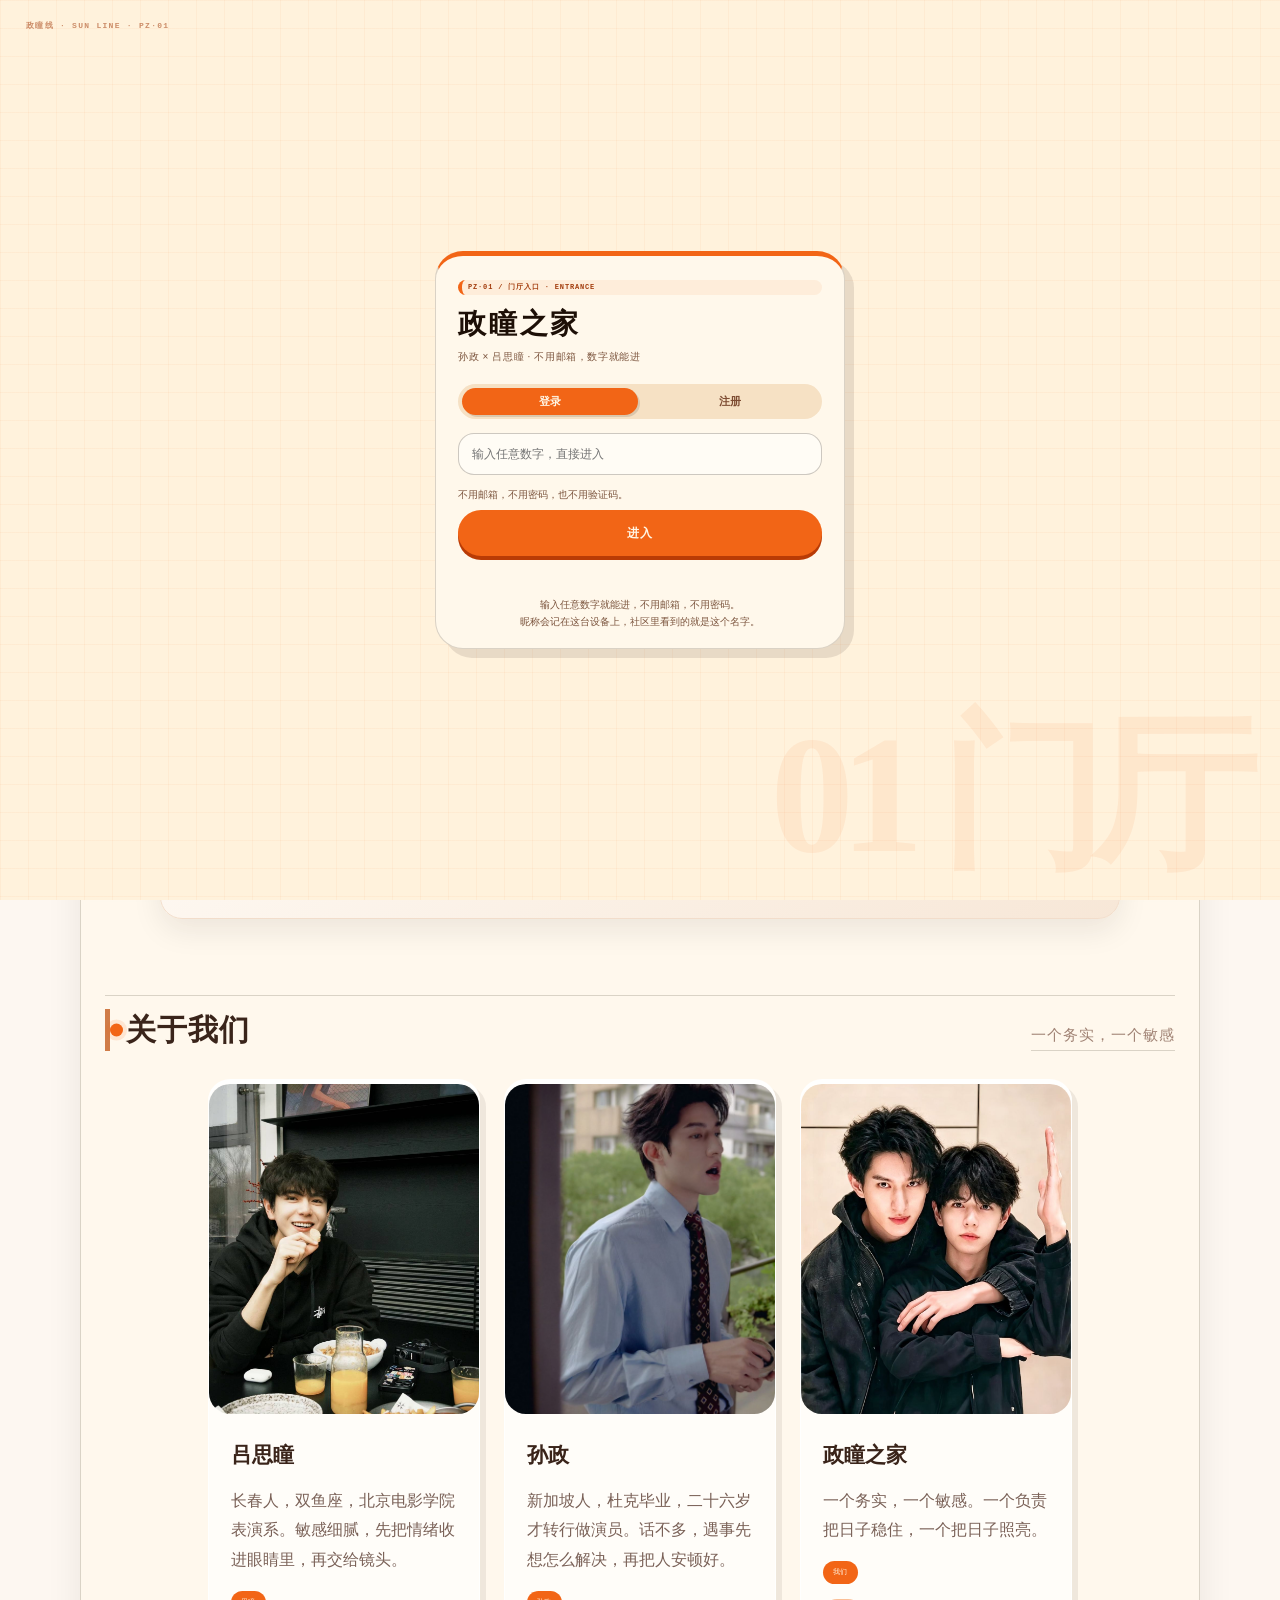
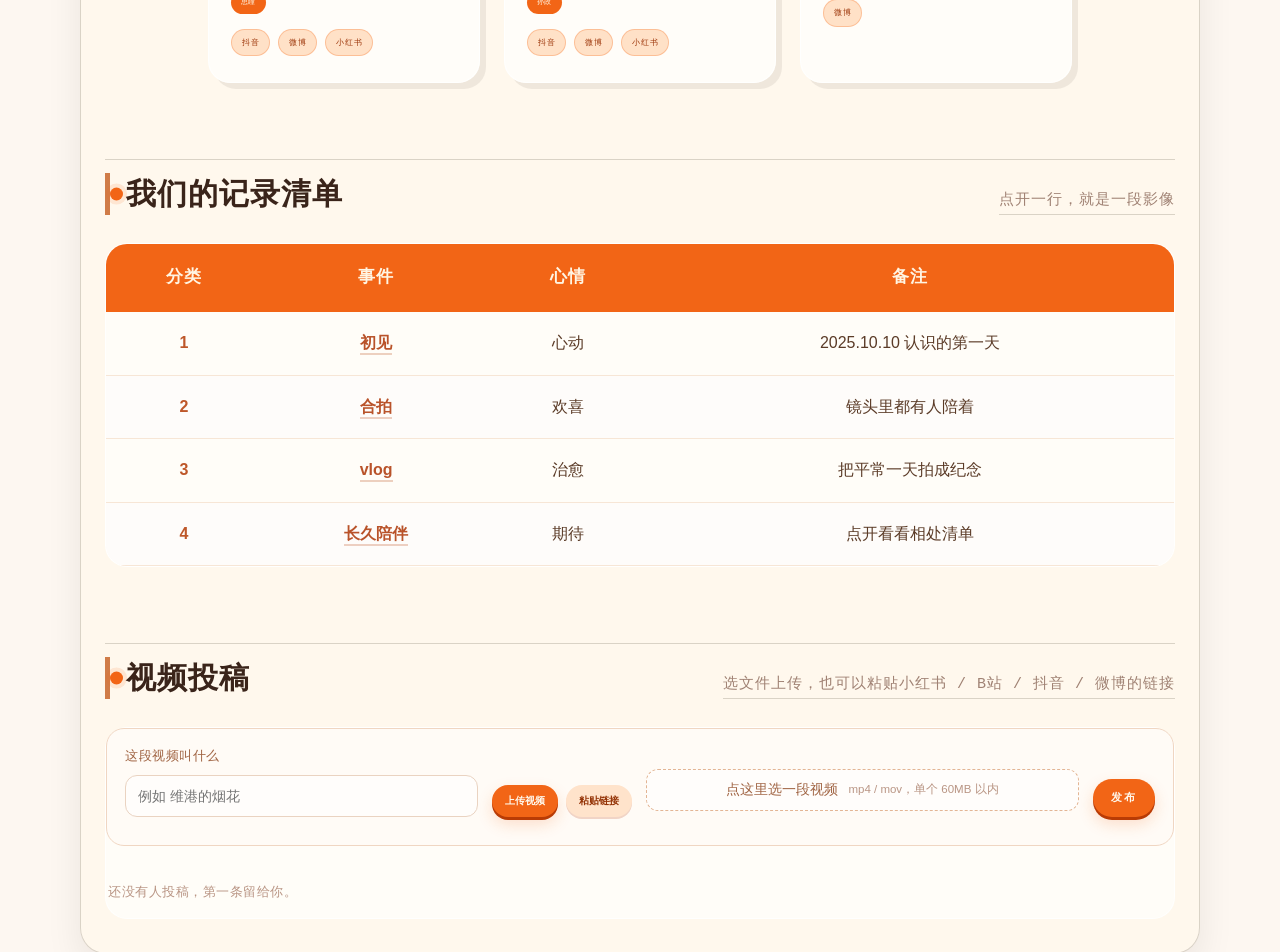
==== commit 666f96c6: "登录注册改为任意数字直接进入" ====
--- a/index.html
+++ b/index.html
@@ -883,6 +883,24 @@
   .mh-status b{font-size:10px!important;padding:3px 6px!important;}
 }
 
+
+/* 所有游戏页：固定在左下角的回游戏厅按钮，滚到哪都在 */
+.pz-quick-back{
+  position:fixed!important;left:max(16px,env(safe-area-inset-left))!important;
+  bottom:max(16px,env(safe-area-inset-bottom))!important;z-index:70!important;
+  display:none;align-items:center;gap:7px;height:44px;padding:0 18px!important;
+  background:#F26516!important;color:#FFF7EE!important;border:0!important;border-radius:999px!important;
+  font:800 13px/1 var(--pz-serif)!important;letter-spacing:.08em!important;text-decoration:none!important;
+  box-shadow:0 4px 0 #B93B05,0 10px 24px rgba(185,59,5,.24)!important;
+  transition:transform .16s ease,background .16s ease!important;
+}
+.pz-quick-back.show{display:inline-flex!important;}
+.pz-quick-back:hover{background:#D94F09!important;color:#FFF7EE!important;transform:translateY(-1px);}
+.pz-quick-back:active{transform:translateY(2px);box-shadow:0 2px 0 #B93B05!important;}
+@media(max-width:600px){
+  .pz-quick-back{left:max(12px,env(safe-area-inset-left))!important;bottom:max(12px,env(safe-area-inset-bottom))!important;height:42px;padding:0 15px!important;font-size:12px!important;}
+}
+
 </style>
 <script>
 (function(){
@@ -2142,50 +2160,28 @@
 <div id="authGate">
 	<div class="ag-card">
 		<div class="ag-brand">政瞳之家</div>
-		<p class="ag-sub">孙政 × 吕思瞳 · 先登录，再进门</p>
+		<p class="ag-sub">孙政 × 吕思瞳 · 不用邮箱，数字就能进</p>
 		<div class="ag-tabs">
 			<button class="on" type="button" data-t="login">登录</button>
 			<button type="button" data-t="reg">注册</button>
 		</div>
 
 		<div id="agLogin">
-			<input class="ag-field" id="agLMail" placeholder="邮箱" autocomplete="username">
-			<div class="ag-pass">
-				<input class="ag-field" id="agLPass" type="password" placeholder="密码" autocomplete="current-password">
-				<button class="pass-eye" type="button" data-eye="agLPass" aria-label="查看密码">显示</button>
-			</div>
-			<button class="ag-btn" id="agDoLogin" type="button">登录</button>
+			<input class="ag-field" id="agLMail" inputmode="numeric" maxlength="20" placeholder="输入任意数字，直接进入" autocomplete="username">
+			<p class="ag-tip">不用邮箱，不用密码，也不用验证码。</p>
+			<button class="ag-btn" id="agDoLogin" type="button">进入</button>
 			<p class="ag-msg" id="agLoginMsg"></p>
-			<p class="ag-forgot"><button type="button" id="agForgot">忘记密码？直接重设</button></p>
 		</div>
 
 		<div id="agReg" class="hide">
-			<input class="ag-field" id="agRMail" placeholder="邮箱（登录账号）">
-			<input class="ag-field" id="agRName" placeholder="昵称（社区里显示这个名字）" maxlength="10">
-			<div class="ag-pass">
-				<input class="ag-field" id="agRPass" type="password" placeholder="设置密码，至少 6 位">
-				<button class="pass-eye" type="button" data-eye="agRPass" aria-label="查看密码">显示</button>
-			</div>
-			<p class="ag-code-line" id="agRCodeLine">验证码：<b id="agRCode">------</b></p>
-			<p class="ag-tip" id="agCodeTip"></p>
-			<button class="ag-btn" id="agDoReg" type="button">注册</button>
+			<input class="ag-field" id="agRMail" inputmode="numeric" maxlength="20" placeholder="数字账号（同一个数字就是同一个账号）">
+			<input class="ag-field" id="agRName" placeholder="昵称（社区里显示这个名字，可留空）" maxlength="10">
+			<button class="ag-btn" id="agDoReg" type="button">用这个数字进入</button>
+			<p class="ag-tip" id="agCodeTip">第一次输入数字会自动注册；换设备也能用同一个数字进来。</p>
 			<p class="ag-msg" id="agRegMsg"></p>
 		</div>
 
-		<div id="agReset" class="hide">
-			<input class="ag-field" id="agXMail" placeholder="注册用的邮箱">
-			<div class="ag-pass">
-				<input class="ag-field" id="agXPass" type="password" placeholder="新密码，至少 6 位">
-				<button class="pass-eye" type="button" data-eye="agXPass" aria-label="查看密码">显示</button>
-			</div>
-			<p class="ag-code-line" id="agXCodeLine">验证码：<b id="agXCode">------</b></p>
-			<p class="ag-tip" id="agXTip"></p>
-			<button class="ag-btn" id="agDoReset" type="button">重设密码并登录</button>
-			<p class="ag-msg" id="agXMsg"></p>
-			<p class="ag-forgot"><button type="button" id="agBackLogin">返回登录</button></p>
-		</div>
-
-		<p class="ag-foot">登录之后可以看全部的图片和视频，也能在社区说话、投稿。<br>第一次来先注册，验证码直接显示在设置密码下方。</p>
+		<p class="ag-foot">输入任意数字就能进，不用邮箱，不用密码。<br>昵称会记在这台设备上，社区里看到的就是这个名字。</p>
 	</div>
 </div>
 <script>
@@ -2198,136 +2194,52 @@
 	if(sess&&sess.mail){ g.parentNode.removeChild(g); return; }
 	document.documentElement.style.overflow='hidden';
 
-	var U='data/auth/users.json';
-	var CFG={};
-	function mailcfg(){ return window.AYLIO_MAIL||{}; }
-	var pendCode='', pendMail='';
-
+	var NKEY='aylio_digit_names_v1';
 	function $(id){ return document.getElementById(id); }
-	function ready(){ var c=mailcfg(); return !!(c.serviceId&&c.templateId&&c.publicKey); }
-	function buf2hex(b){ var a=new Uint8Array(b), s=''; for(var i=0;i<a.length;i++) s+=('0'+a[i].toString(16)).slice(-2); return s; }
-	function hashPass(mail,pass){
-		var s=(mail||'').trim().toLowerCase()+':'+pass+':aylio-pillow';
-		if(window.crypto && crypto.subtle && crypto.subtle.digest){
-			return crypto.subtle.digest('SHA-256', new TextEncoder().encode(s)).then(buf2hex);
-		}
-		var h=5381; for(var i=0;i<s.length;i++) h=((h<<5)+h+s.charCodeAt(i))|0;
-		return Promise.resolve('w'+Math.abs(h));
-	}
-	function readUsers(){ return fetch(U,{cache:'no-store'}).then(function(r){ return r.ok?r.json():[]; }).catch(function(){ return []; }); }
-	function writeUsers(u){ return fetch(U,{method:'PUT',headers:{'Content-Type':'application/json','Cache-Control':'no-cache'},body:JSON.stringify(u)}).then(function(r){ if(!r.ok) throw new Error('账号表写入失败 '+r.status); }); }
-	function done(mail,name,avatar){
-		localStorage.setItem('aylio_pillow_user',JSON.stringify({mail:mail,name:name,avatar:avatar||''}));
+	function digits(v){ return String(v||'').replace(/\D+/g,'').slice(0,20); }
+	function readNames(){
+		try{ return JSON.parse(localStorage.getItem(NKEY)||'{}')||{}; }catch(e){ return {}; }
+	}
+	function saveName(id,name){
+		var map=readNames(); map[id]=name;
+		try{ localStorage.setItem(NKEY,JSON.stringify(map)); }catch(e){}
+	}
+	function defaultName(id){ return '朋友'+String(id).slice(-4); }
+	function enter(id,name){
+		var map=readNames();
+		var finalName=(name&&name.trim())||map[id]||defaultName(id);
+		saveName(id,finalName);
+		localStorage.setItem('aylio_pillow_user',JSON.stringify({mail:id,name:finalName,avatar:''}));
 		location.reload();
 	}
-
-	showRegCode();
-	Array.prototype.forEach.call(g.querySelectorAll('.ag-tabs button'),function(b){
-		b.onclick=function(){
-			Array.prototype.forEach.call(g.querySelectorAll('.ag-tabs button'),function(x){ x.classList.toggle('on',x===b); });
-			var t=b.getAttribute('data-t');
-			$('agLogin').classList.toggle('hide',t!=='login');
-			$('agReg').classList.toggle('hide',t!=='reg');
-			$('agReset').classList.add('hide');
-			if(t==='reg') showRegCode();
-		};
-	});
-
-	function makeCode(){ return String(Math.floor(100000+Math.random()*900000)); }
-	function showRegCode(){
-		if(!pendCode) pendCode=makeCode();
-		var el=document.getElementById('agRCode');
-		if(el) el.textContent=pendCode;
-		var tip=document.getElementById('agCodeTip');
-		if(tip) tip.textContent='';
-	}
-
-	$('agDoReg').onclick=function(){
-		var mail=$('agRMail').value.trim(), name=$('agRName').value.trim(), pass=$('agRPass').value;
-		var msg=$('agRegMsg');
-		if(!/^[^\s@]+@[^\s@]+\.[^\s@]+$/.test(mail)){ msg.textContent='邮箱格式不对'; return; }
-		if(name.length<1){ msg.textContent='给自己起个昵称'; return; }
-		if(pass.length<6){ msg.textContent='密码至少 6 位'; return; }
-		msg.textContent='正在注册…';
-		$('agDoReg').disabled=true;
-		readUsers().then(function(list){
-			if(list.some(function(u){ return (u.mail||'').toLowerCase()===mail.toLowerCase(); })) throw new Error('这个邮箱已经注册过了，切到登录吧');
-			return hashPass(mail,pass).then(function(ph){
-				list.push({mail:mail,name:name,ph:ph,ts:Date.now()});
-				return writeUsers(list);
-			});
-		}).then(function(){
-			msg.textContent='注册好了，正在进门…';
-			done(mail,name);
-		}).catch(function(e){
-			$('agDoReg').disabled=false;
-			msg.textContent=e.message||'注册失败，稍后再试';
-		});
-	};
 
 	function showPane(t){
 		Array.prototype.forEach.call(g.querySelectorAll('.ag-tabs button'),function(x){ x.classList.toggle('on',x.getAttribute('data-t')===t); });
 		$('agLogin').classList.toggle('hide',t!=='login');
 		$('agReg').classList.toggle('hide',t!=='reg');
-		$('agReset').classList.toggle('hide',t!=='reset');
-		if(t==='reset'){ $('agXMail').value=$('agLMail').value.trim(); showResetCode(); }
-	}
-	$('agForgot').onclick=function(){ showPane('reset'); };
-	$('agBackLogin').onclick=function(){ showPane('login'); };
-
-	var xCode='', xMail='';
-	function showResetCode(){
-		xCode=makeCode();
-		var el=document.getElementById('agXCode');
-		if(el) el.textContent=xCode;
-		var tip=document.getElementById('agXTip');
-		if(tip) tip.textContent='';
-	}
-
-	$('agDoReset').onclick=function(){
-		var mail=$('agXMail').value.trim(), np=$('agXPass').value;
-		var msg=$('agXMsg'); msg.textContent='';
-		if(np.length<6){ msg.textContent='新密码至少 6 位'; return; }
-		$('agDoReset').disabled=true;
-		var uname='', uava='';
-		readUsers().then(function(list){
-			var u=list.filter(function(x){ return (x.mail||'').toLowerCase()===mail.toLowerCase(); })[0];
-			if(!u) throw new Error('这个邮箱没注册过，先去注册');
-			uname=u.name; uava=u.avatar||'';
-			return hashPass(u.mail||mail,np).then(function(ph){ u.ph=ph; return writeUsers(list); });
-		}).then(function(){
-			msg.textContent='密码重设好了，正在进门…';
-			done(mail,uname,uava);
-		}).catch(function(e){
-			$('agDoReset').disabled=false;
-			msg.textContent=e.message||'重设失败，稍后再试';
-		});
+	}
+	Array.prototype.forEach.call(g.querySelectorAll('.ag-tabs button'),function(b){
+		b.onclick=function(){ showPane(b.getAttribute('data-t')); };
+	});
+
+	$('agDoLogin').onclick=function(){
+		var id=digits($('agLMail').value), msg=$('agLoginMsg');
+		msg.textContent='';
+		if(!id){ msg.textContent='输入任意数字就能进'; $('agLMail').focus(); return; }
+		msg.textContent='正在进门…';
+		enter(id);
 	};
 
-	
-	$('agDoLogin').onclick=function(){
-		var id=$('agLMail').value.trim(), pass=$('agLPass').value, msg=$('agLoginMsg');
-		if(!id||!pass){ msg.textContent='账号和密码都要填'; return; }
-		msg.textContent='正在登录…';
-		$('agDoLogin').disabled=true;
-		var uname='', uava='', umail=id;
-		readUsers().then(function(list){
-			var u=list.filter(function(x){ return (x.mail||'').toLowerCase()===id.toLowerCase(); })[0];
-			if(!u) throw new Error('没找到这个邮箱，先注册一下');
-			uname=u.name; uava=u.avatar||''; umail=u.mail||id;
-			return hashPass(u.mail||id,pass).then(function(ph){
-				if(ph!==u.ph) throw new Error('密码不对');
-			});
-		}).then(function(){
-			msg.textContent='登录成功，正在进门…';
-			done(umail,uname,uava);
-		}).catch(function(e){
-			$('agDoLogin').disabled=false;
-			msg.textContent=e.message||'登录失败';
-		});
+	$('agDoReg').onclick=function(){
+		var id=digits($('agRMail').value), name=$('agRName').value.trim(), msg=$('agRegMsg');
+		msg.textContent='';
+		if(!id){ msg.textContent='先输入一个数字账号'; $('agRMail').focus(); return; }
+		msg.textContent='正在进门…';
+		enter(id,name);
 	};
 })();
 </script>
+
 <header class="metro-header" id="metroHeader">
 	<div class="mh-top">
 		<a class="mh-brand" href="#home" aria-label="政瞳线首页">
@@ -4737,7 +4649,7 @@
 	<div class="pg-head"><h2>政瞳谜厅</h2><p>三把锁 · 看、想、试，把最后一道门打开</p></div>
 	<section class="container">
 		<div class="embed-shell">
-			<iframe class="game-iframe riddle-frame" data-src="riddle.html?v=1125a" title="政瞳谜厅 · 三锁"></iframe>
+			<iframe class="game-iframe riddle-frame" data-src="riddle.html?v=1126a" title="政瞳谜厅 · 三锁"></iframe>
 		</div>
 	</section>
 </div>
@@ -7658,7 +7570,27 @@
 			if (loading) loading.classList.add("hide");
 		});
 	}
+	var GAME_PREFETCHED = false;
+	function prefetchGamePages(){
+		if (GAME_PREFETCHED) return;
+		GAME_PREFETCHED = true;
+		[
+			'blessing.html?v=1125b',
+			'parkour-v1129.html?v=1129',
+			'archive.html?v=1125a',
+			'riddle.html?v=1126a',
+			'three.module.min.js?v=3'
+		].forEach(function(href, i){
+			setTimeout(function(){
+				var l = document.createElement('link');
+				l.rel = 'prefetch'; l.href = href;
+				if (href.indexOf('three') !== -1) l.as = 'script';
+				document.head.appendChild(l);
+			}, i * 220);
+		});
+	}
 	window.addEventListener("zt:page", function(e){
+		if (e.detail === "theater") { prefetchGamePages(); }
 		if (e.detail === "blessing" || e.detail === "parkour" || e.detail === "archive" || e.detail === "riddle") { loadEmbedded(e.detail); }
 	});
 	var activePage = document.querySelector(".page.active");
@@ -7925,7 +7857,32 @@
   }
 })();
 
+
+(function(){
+  function initQuickBack(){
+    var GAME_PAGES = ["blessing","parkour","game","archive","riddle"];
+    var btn = document.getElementById("pzQuickBack");
+    if (!btn) return;
+    function sync(id){
+      var active = id || (document.querySelector(".page.active")||{}).id;
+      btn.classList.toggle("show", GAME_PAGES.indexOf(active) >= 0);
+    }
+    btn.addEventListener("click", function(e){
+      e.preventDefault();
+      if (window.__ztActivatePage) window.__ztActivatePage("theater");
+      else { location.hash = "theater"; }
+      window.scrollTo(0,0);
+    });
+    window.addEventListener("zt:page", function(e){ sync(e.detail); });
+    sync();
+  }
+  if (document.readyState === "loading") document.addEventListener("DOMContentLoaded", initQuickBack);
+  else initQuickBack();
+})();
+
 </script>
+
+<a class="pz-quick-back" id="pzQuickBack" href="#theater" aria-label="返回游戏厅">← 回游戏厅</a>
 </body>
 </html>
 
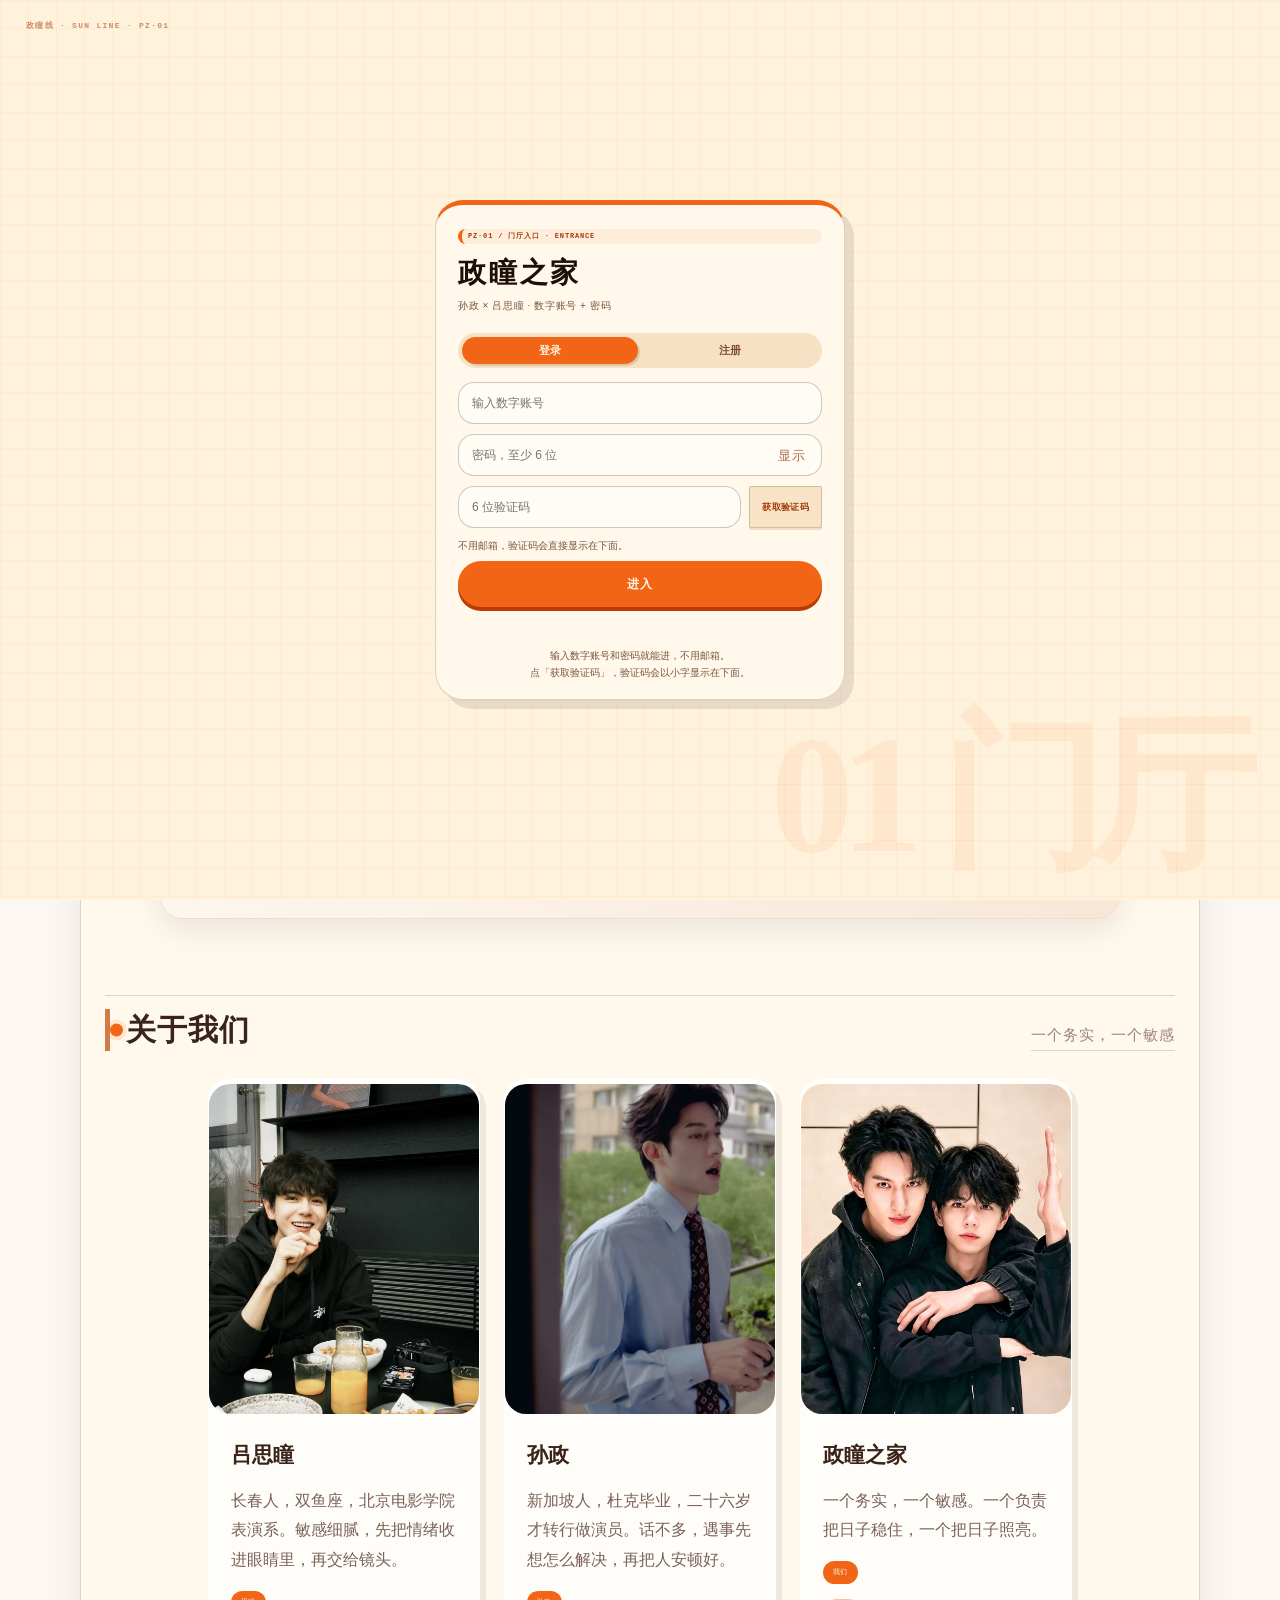
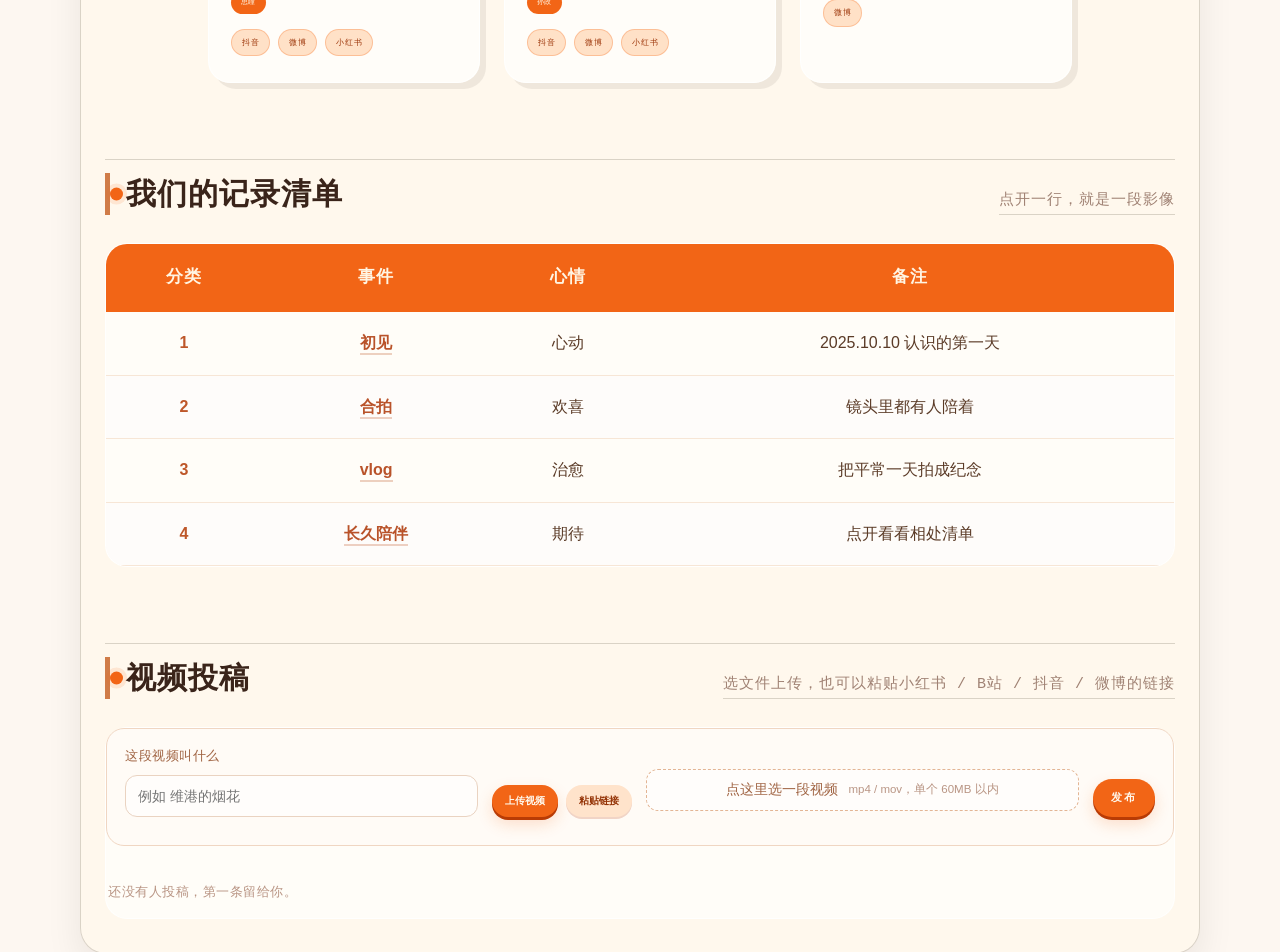
==== commit d349ebb9: "登录注册恢复密码并加页面验证码" ====
--- a/index.html
+++ b/index.html
@@ -1972,6 +1972,11 @@
 #authGate .ag-foot{margin:16px 0 0;font-size:12px;line-height:1.7;color:#B28A6C;text-align:center;}
 #authGate .hide{display:none;}
 @media (max-width:420px){#authGate .ag-card{padding:22px 18px 16px;}}
+
+#authGate .ag-code-line{cursor:pointer!important;transition:color .15s ease;}
+#authGate .ag-code-line:hover{color:#B93B05!important;}
+#authGate .ag-code-hint{margin-left:6px;font-size:9.5px;color:#B78A66;letter-spacing:.02em;}
+
 </style>
 
 <style>
@@ -2160,15 +2165,24 @@
 <div id="authGate">
 	<div class="ag-card">
 		<div class="ag-brand">政瞳之家</div>
-		<p class="ag-sub">孙政 × 吕思瞳 · 不用邮箱，数字就能进</p>
+		<p class="ag-sub">孙政 × 吕思瞳 · 数字账号 + 密码</p>
 		<div class="ag-tabs">
 			<button class="on" type="button" data-t="login">登录</button>
 			<button type="button" data-t="reg">注册</button>
 		</div>
 
 		<div id="agLogin">
-			<input class="ag-field" id="agLMail" inputmode="numeric" maxlength="20" placeholder="输入任意数字，直接进入" autocomplete="username">
-			<p class="ag-tip">不用邮箱，不用密码，也不用验证码。</p>
+			<input class="ag-field" id="agLMail" inputmode="numeric" maxlength="20" placeholder="输入数字账号" autocomplete="username">
+			<div class="ag-pass">
+				<input class="ag-field" id="agLPass" type="password" placeholder="密码，至少 6 位" autocomplete="current-password">
+				<button class="pass-eye" type="button" data-eye="agLPass" aria-label="查看密码">显示</button>
+			</div>
+			<div class="ag-code">
+				<input class="ag-field" id="agLCode" inputmode="numeric" maxlength="6" placeholder="6 位验证码">
+				<button class="ag-mini" id="agLGetCode" type="button">获取验证码</button>
+			</div>
+			<p class="ag-code-line hide" id="agLCodeLine">验证码：<b id="agLCodeVal">------</b><span class="ag-code-hint">点这行自动填入</span></p>
+			<p class="ag-tip">不用邮箱，验证码会直接显示在下面。</p>
 			<button class="ag-btn" id="agDoLogin" type="button">进入</button>
 			<p class="ag-msg" id="agLoginMsg"></p>
 		</div>
@@ -2176,12 +2190,21 @@
 		<div id="agReg" class="hide">
 			<input class="ag-field" id="agRMail" inputmode="numeric" maxlength="20" placeholder="数字账号（同一个数字就是同一个账号）">
 			<input class="ag-field" id="agRName" placeholder="昵称（社区里显示这个名字，可留空）" maxlength="10">
+			<div class="ag-pass">
+				<input class="ag-field" id="agRPass" type="password" placeholder="设置密码，至少 6 位" autocomplete="new-password">
+				<button class="pass-eye" type="button" data-eye="agRPass" aria-label="查看密码">显示</button>
+			</div>
+			<div class="ag-code">
+				<input class="ag-field" id="agRCode" inputmode="numeric" maxlength="6" placeholder="6 位验证码">
+				<button class="ag-mini" id="agRGetCode" type="button">获取验证码</button>
+			</div>
+			<p class="ag-code-line hide" id="agRCodeLine">验证码：<b id="agRCodeVal">------</b><span class="ag-code-hint">点这行自动填入</span></p>
 			<button class="ag-btn" id="agDoReg" type="button">用这个数字进入</button>
-			<p class="ag-tip" id="agCodeTip">第一次输入数字会自动注册；换设备也能用同一个数字进来。</p>
+			<p class="ag-tip" id="agCodeTip">第一次注册要设置密码；账号和密码记在这台设备上。</p>
 			<p class="ag-msg" id="agRegMsg"></p>
 		</div>
 
-		<p class="ag-foot">输入任意数字就能进，不用邮箱，不用密码。<br>昵称会记在这台设备上，社区里看到的就是这个名字。</p>
+		<p class="ag-foot">输入数字账号和密码就能进，不用邮箱。<br>点「获取验证码」，验证码会以小字显示在下面。</p>
 	</div>
 </div>
 <script>
@@ -2205,6 +2228,22 @@
 		try{ localStorage.setItem(NKEY,JSON.stringify(map)); }catch(e){}
 	}
 	function defaultName(id){ return '朋友'+String(id).slice(-4); }
+	var AKEY='aylio_digit_accounts_v1';
+	function readAccounts(){
+		try{ return JSON.parse(localStorage.getItem(AKEY)||'{}')||{}; }catch(e){ return {}; }
+	}
+	function saveAccounts(map){
+		try{ localStorage.setItem(AKEY,JSON.stringify(map)); }catch(e){}
+	}
+	function buf2hex(b){ var a=new Uint8Array(b), s=''; for(var i=0;i<a.length;i++) s+=('0'+a[i].toString(16)).slice(-2); return s; }
+	function hashPass(id,pass){
+		var s=String(id)+':'+pass+':aylio-digit';
+		if(window.crypto && crypto.subtle && crypto.subtle.digest){
+			return crypto.subtle.digest('SHA-256',new TextEncoder().encode(s)).then(buf2hex);
+		}
+		var hsh=5381; for(var i=0;i<s.length;i++) hsh=((hsh<<5)+hsh+s.charCodeAt(i))|0;
+		return Promise.resolve('w'+Math.abs(hsh));
+	}
 	function enter(id,name){
 		var map=readNames();
 		var finalName=(name&&name.trim())||map[id]||defaultName(id);
@@ -2213,6 +2252,31 @@
 		location.reload();
 	}
 
+	var lCode='', rCode='';
+	function makeCode(){ return String(Math.floor(100000+Math.random()*900000)); }
+	function showCode(prefix){
+		var code=makeCode();
+		if(prefix==='L') lCode=code; else rCode=code;
+		var line=document.getElementById('ag'+prefix+'CodeLine');
+		var val=document.getElementById('ag'+prefix+'CodeVal');
+		var btn=document.getElementById('ag'+prefix+'GetCode');
+		if(val) val.textContent=code;
+		if(line) line.classList.remove('hide');
+		if(btn) btn.textContent='换一个';
+	}
+	function bindCode(prefix){
+		var btn=document.getElementById('ag'+prefix+'GetCode');
+		var line=document.getElementById('ag'+prefix+'CodeLine');
+		var input=document.getElementById('ag'+prefix+'Code');
+		if(btn) btn.onclick=function(){ showCode(prefix); };
+		if(line) line.onclick=function(){
+			var code=(prefix==='L'?lCode:rCode);
+			if(!code){ showCode(prefix); code=(prefix==='L'?lCode:rCode); }
+			if(input){ input.value=code; input.focus(); }
+		};
+	}
+	bindCode('L'); bindCode('R');
+
 	function showPane(t){
 		Array.prototype.forEach.call(g.querySelectorAll('.ag-tabs button'),function(x){ x.classList.toggle('on',x.getAttribute('data-t')===t); });
 		$('agLogin').classList.toggle('hide',t!=='login');
@@ -2223,19 +2287,37 @@
 	});
 
 	$('agDoLogin').onclick=function(){
-		var id=digits($('agLMail').value), msg=$('agLoginMsg');
+		var id=digits($('agLMail').value), pass=$('agLPass').value, code=digits($('agLCode').value), msg=$('agLoginMsg');
 		msg.textContent='';
-		if(!id){ msg.textContent='输入任意数字就能进'; $('agLMail').focus(); return; }
-		msg.textContent='正在进门…';
-		enter(id);
+		if(!id){ msg.textContent='输入数字账号'; $('agLMail').focus(); return; }
+		if(pass.length<6){ msg.textContent='密码至少 6 位'; $('agLPass').focus(); return; }
+		if(!lCode){ msg.textContent='先点「获取验证码」'; return; }
+		if(code!==lCode){ msg.textContent='验证码不对，点「换一个」再看一次'; return; }
+		var acc=readAccounts()[id];
+		if(!acc){ msg.textContent='这个数字还没注册过，先去注册设置密码'; return; }
+		msg.textContent='正在验证…';
+		hashPass(id,pass).then(function(ph){
+			if(ph!==acc.ph) throw new Error('密码不对');
+			enter(id,acc.name||defaultName(id));
+		}).catch(function(e){ msg.textContent=e.message||'登录失败'; });
 	};
 
 	$('agDoReg').onclick=function(){
-		var id=digits($('agRMail').value), name=$('agRName').value.trim(), msg=$('agRegMsg');
+		var id=digits($('agRMail').value), name=$('agRName').value.trim(), pass=$('agRPass').value, code=digits($('agRCode').value), msg=$('agRegMsg');
 		msg.textContent='';
 		if(!id){ msg.textContent='先输入一个数字账号'; $('agRMail').focus(); return; }
-		msg.textContent='正在进门…';
-		enter(id,name);
+		if(pass.length<6){ msg.textContent='密码至少 6 位'; $('agRPass').focus(); return; }
+		if(!rCode){ msg.textContent='先点「获取验证码」'; return; }
+		if(code!==rCode){ msg.textContent='验证码不对，点「换一个」再看一次'; return; }
+		var accounts=readAccounts();
+		if(accounts[id]){ msg.textContent='这个数字已经注册过，切到登录'; return; }
+		var finalName=name||defaultName(id);
+		msg.textContent='正在注册…';
+		hashPass(id,pass).then(function(ph){
+			accounts[id]={name:finalName,ph:ph,ts:Date.now()};
+			saveAccounts(accounts);
+			enter(id,finalName);
+		}).catch(function(e){ msg.textContent=e.message||'注册失败'; });
 	};
 })();
 </script>
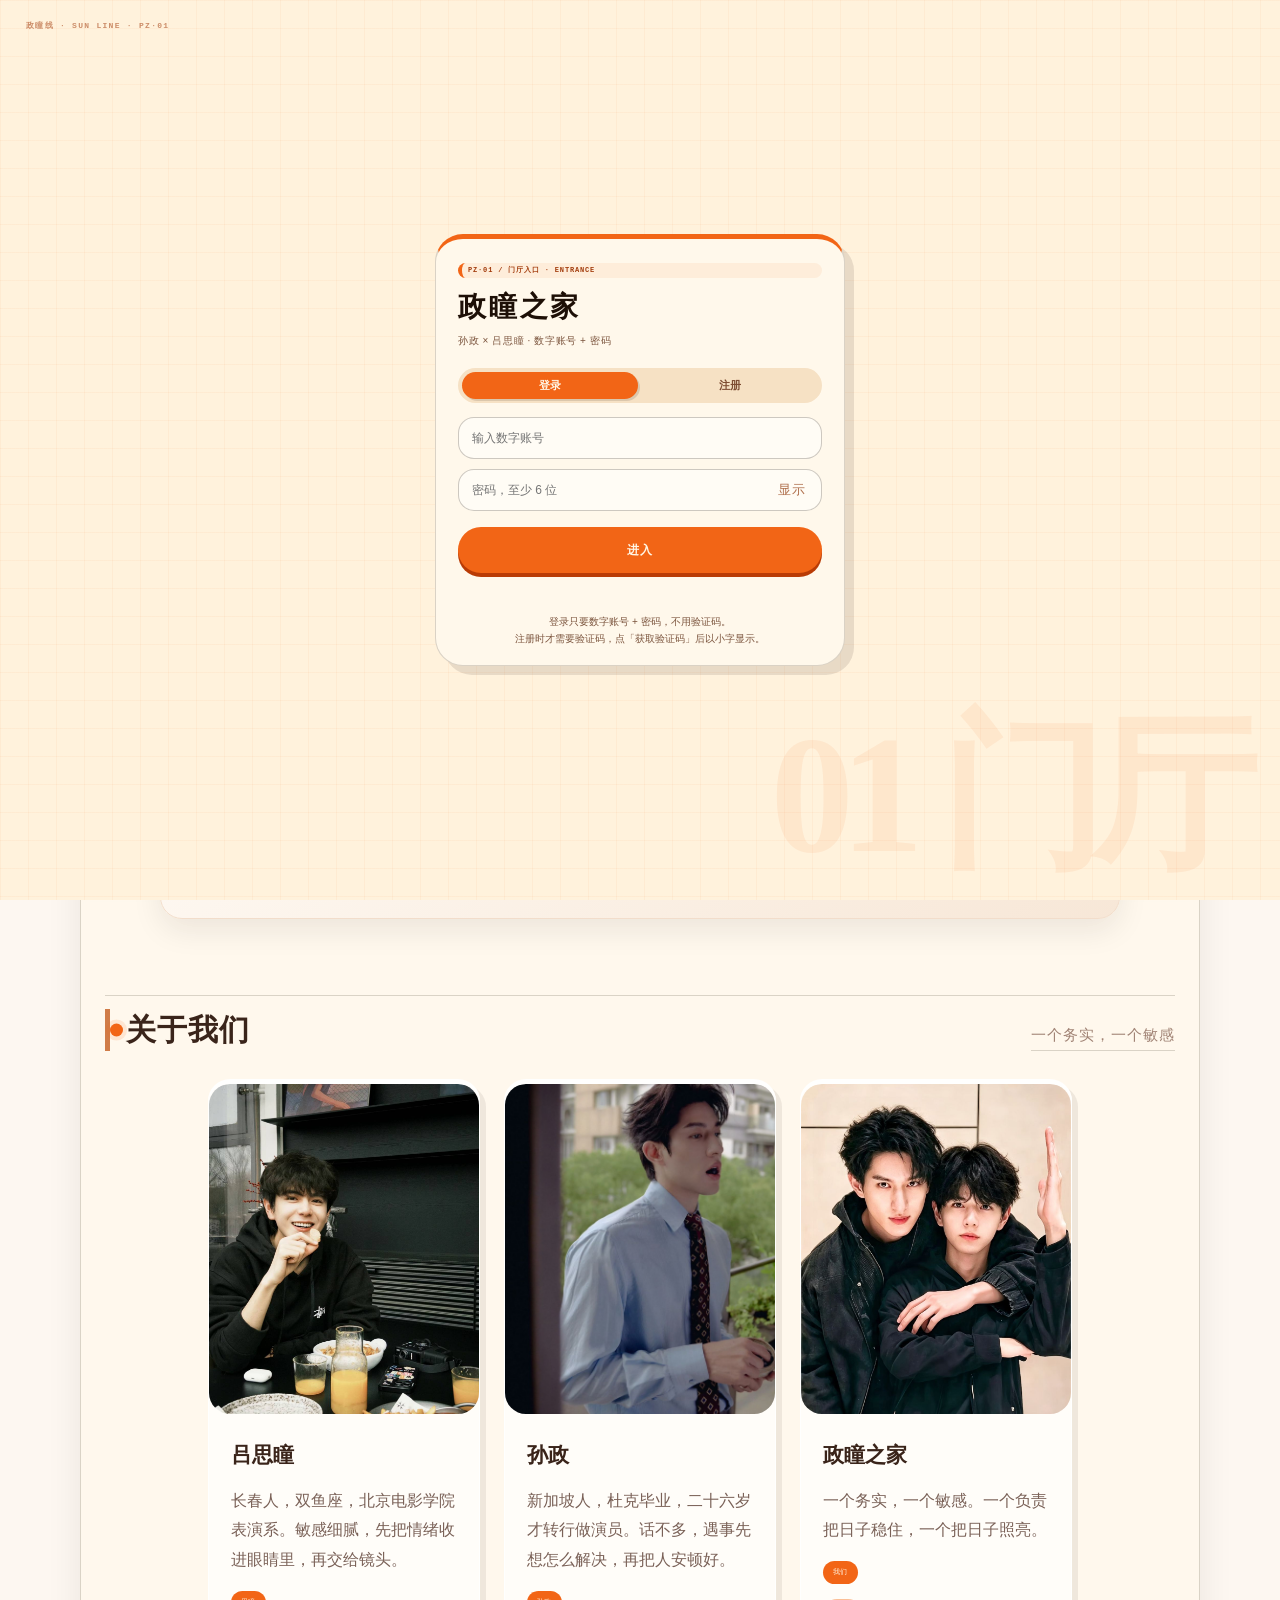
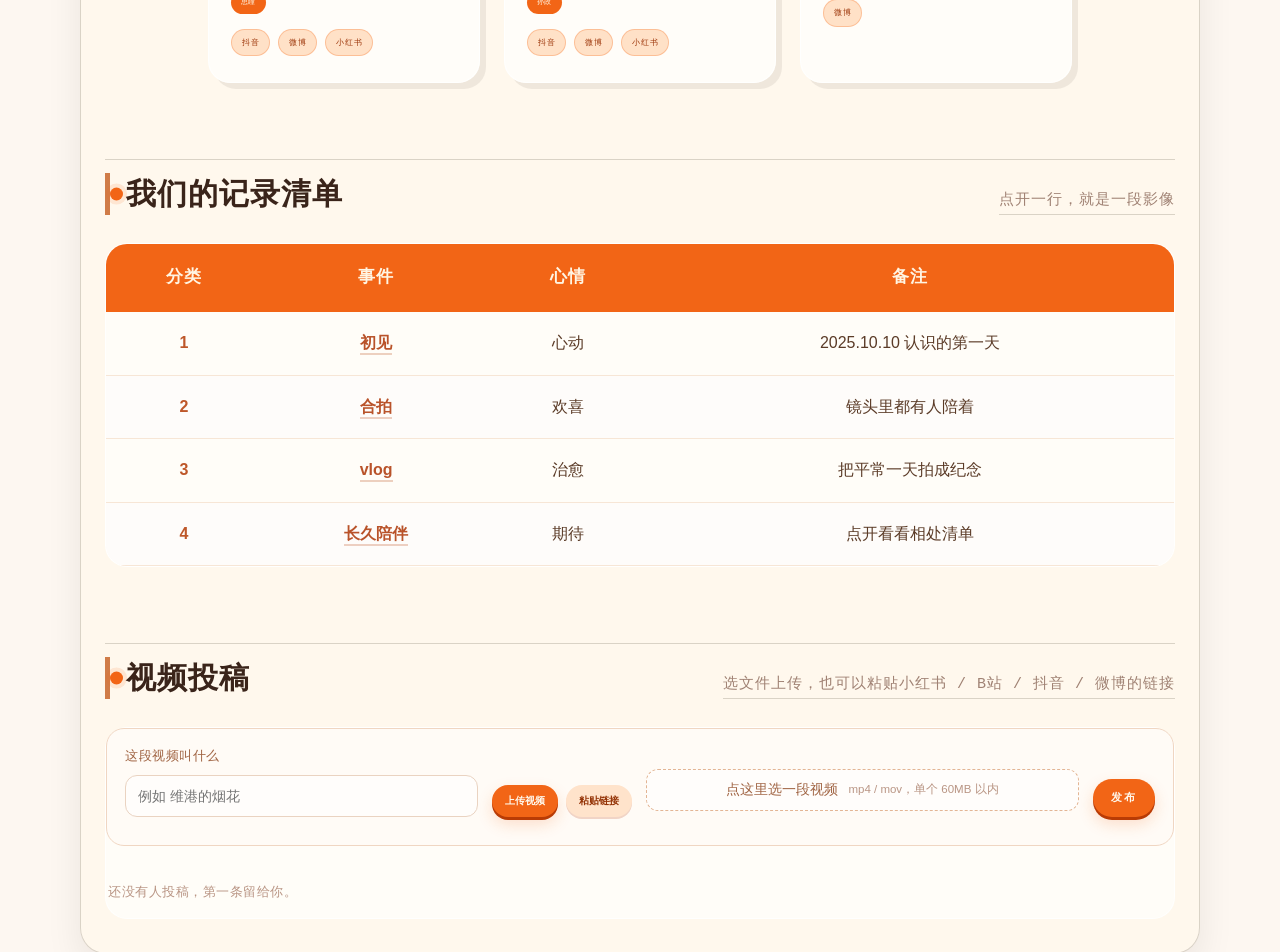
==== commit f21f7cd4: "登录改为账号密码，注册保留验证码" ====
--- a/index.html
+++ b/index.html
@@ -2177,12 +2177,6 @@
 				<input class="ag-field" id="agLPass" type="password" placeholder="密码，至少 6 位" autocomplete="current-password">
 				<button class="pass-eye" type="button" data-eye="agLPass" aria-label="查看密码">显示</button>
 			</div>
-			<div class="ag-code">
-				<input class="ag-field" id="agLCode" inputmode="numeric" maxlength="6" placeholder="6 位验证码">
-				<button class="ag-mini" id="agLGetCode" type="button">获取验证码</button>
-			</div>
-			<p class="ag-code-line hide" id="agLCodeLine">验证码：<b id="agLCodeVal">------</b><span class="ag-code-hint">点这行自动填入</span></p>
-			<p class="ag-tip">不用邮箱，验证码会直接显示在下面。</p>
 			<button class="ag-btn" id="agDoLogin" type="button">进入</button>
 			<p class="ag-msg" id="agLoginMsg"></p>
 		</div>
@@ -2204,7 +2198,7 @@
 			<p class="ag-msg" id="agRegMsg"></p>
 		</div>
 
-		<p class="ag-foot">输入数字账号和密码就能进，不用邮箱。<br>点「获取验证码」，验证码会以小字显示在下面。</p>
+		<p class="ag-foot">登录只要数字账号 + 密码，不用验证码。<br>注册时才需要验证码，点「获取验证码」后以小字显示。</p>
 	</div>
 </div>
 <script>
@@ -2252,11 +2246,11 @@
 		location.reload();
 	}
 
-	var lCode='', rCode='';
+	var rCode='';
 	function makeCode(){ return String(Math.floor(100000+Math.random()*900000)); }
 	function showCode(prefix){
 		var code=makeCode();
-		if(prefix==='L') lCode=code; else rCode=code;
+		rCode=code;
 		var line=document.getElementById('ag'+prefix+'CodeLine');
 		var val=document.getElementById('ag'+prefix+'CodeVal');
 		var btn=document.getElementById('ag'+prefix+'GetCode');
@@ -2275,7 +2269,7 @@
 			if(input){ input.value=code; input.focus(); }
 		};
 	}
-	bindCode('L'); bindCode('R');
+	bindCode('R');
 
 	function showPane(t){
 		Array.prototype.forEach.call(g.querySelectorAll('.ag-tabs button'),function(x){ x.classList.toggle('on',x.getAttribute('data-t')===t); });
@@ -2287,12 +2281,10 @@
 	});
 
 	$('agDoLogin').onclick=function(){
-		var id=digits($('agLMail').value), pass=$('agLPass').value, code=digits($('agLCode').value), msg=$('agLoginMsg');
+		var id=digits($('agLMail').value), pass=$('agLPass').value, msg=$('agLoginMsg');
 		msg.textContent='';
 		if(!id){ msg.textContent='输入数字账号'; $('agLMail').focus(); return; }
 		if(pass.length<6){ msg.textContent='密码至少 6 位'; $('agLPass').focus(); return; }
-		if(!lCode){ msg.textContent='先点「获取验证码」'; return; }
-		if(code!==lCode){ msg.textContent='验证码不对，点「换一个」再看一次'; return; }
 		var acc=readAccounts()[id];
 		if(!acc){ msg.textContent='这个数字还没注册过，先去注册设置密码'; return; }
 		msg.textContent='正在验证…';
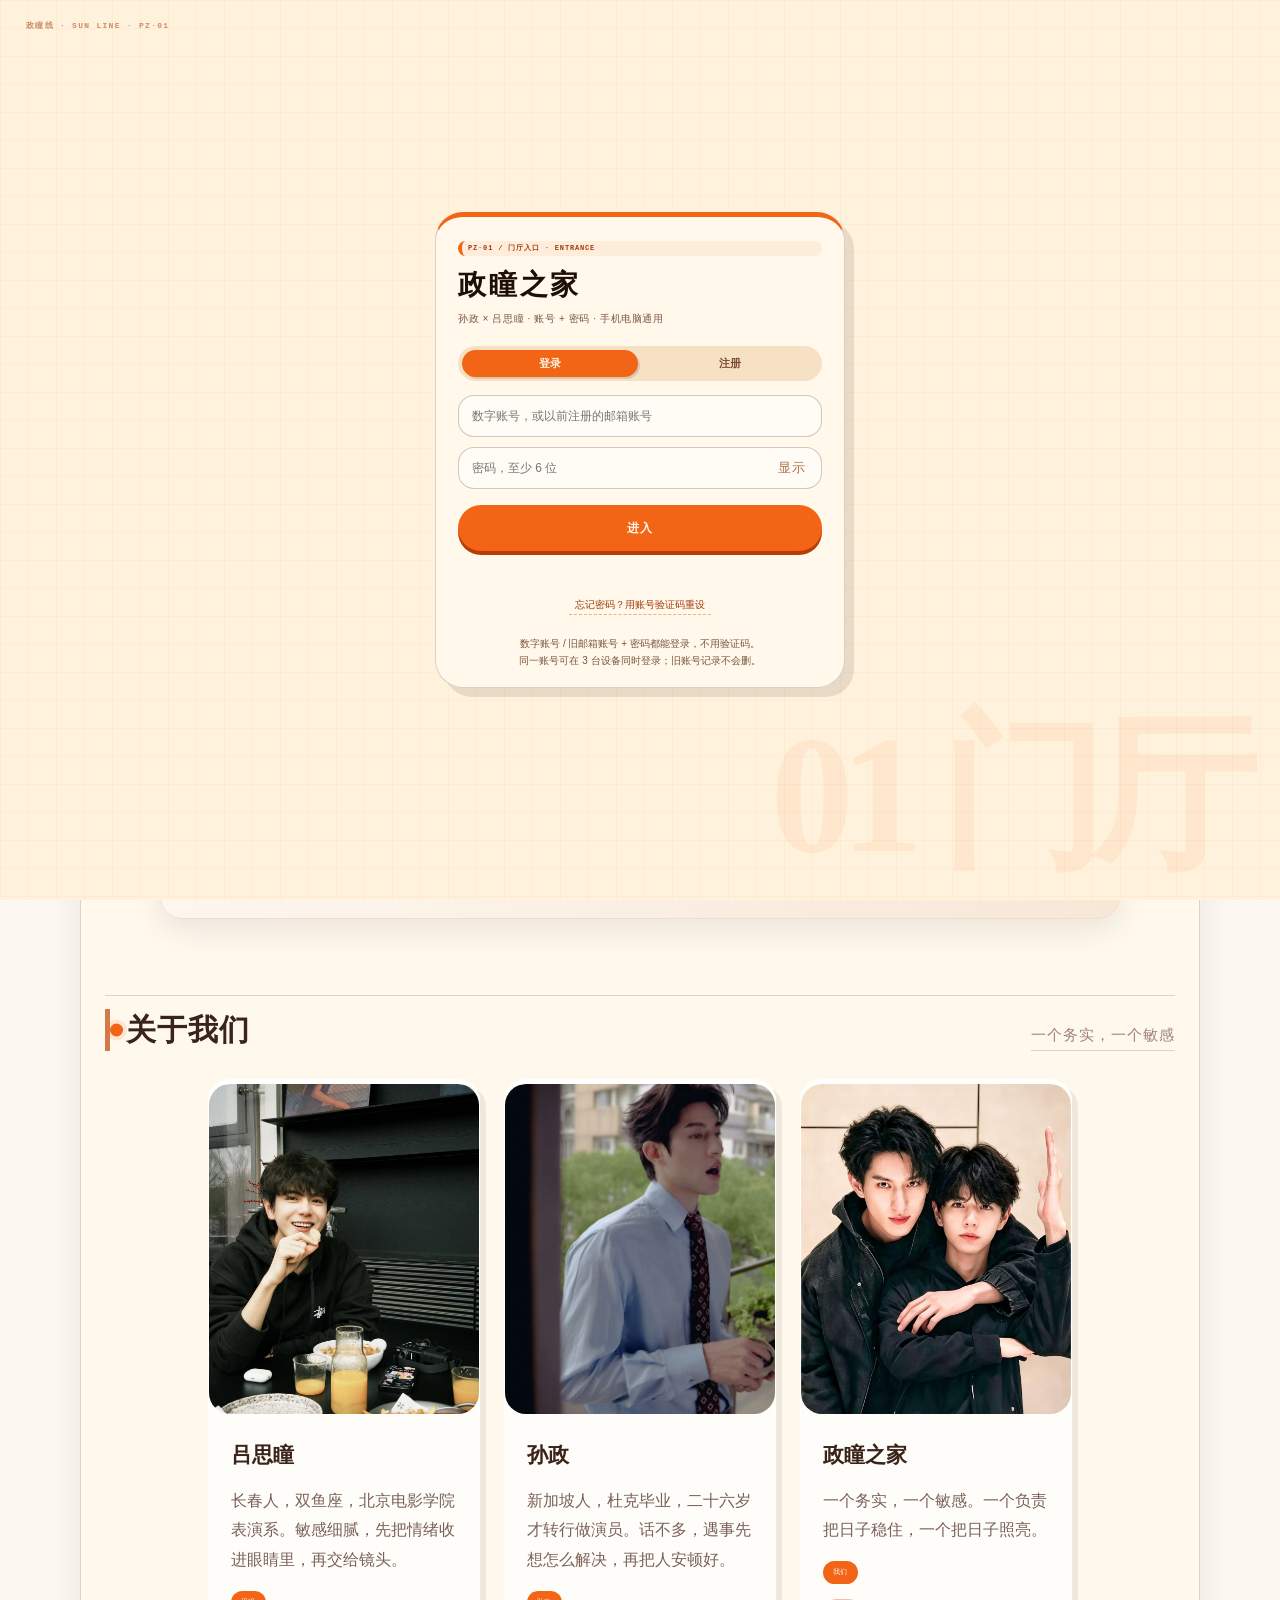
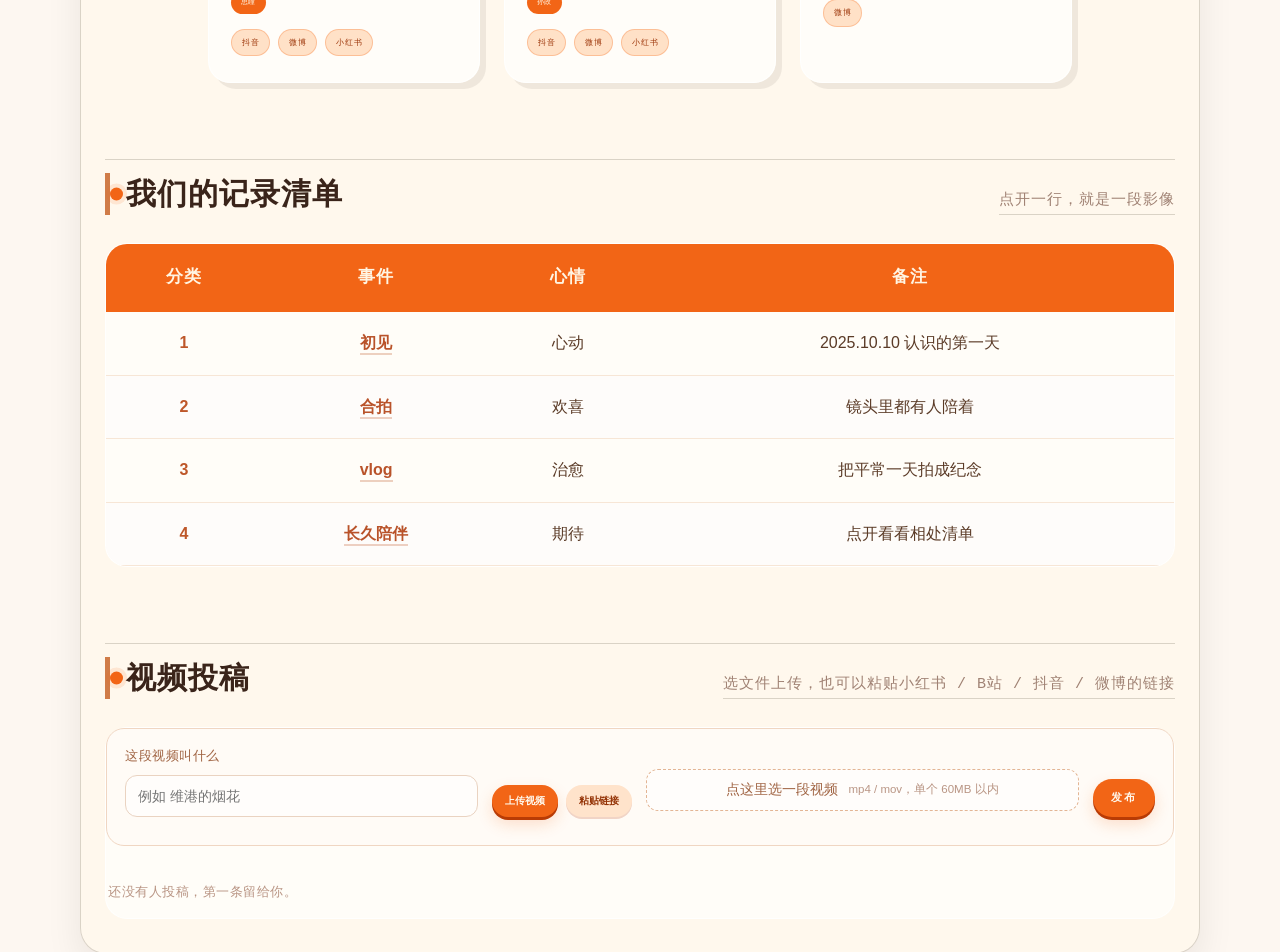
==== commit 4992f86a: "账号跨设备登录 + 我的页显示账号 + 账号验证码重设" ====
--- a/index.html
+++ b/index.html
@@ -1,7965 +1,8137 @@
-<!DOCTYPE html>
-<html lang="zh-CN">
-<head>
-<meta charset="UTF-8">
-<link rel="preconnect" href="https://yzzktnkfprpystxbhnln.supabase.co" crossorigin>
-<link rel="preload" as="image" href="img/feature-banner13.jpg.jpg" fetchpriority="high">
-<!-- 主题样式内联，打开页面不会再出现未上样式的一瞬 -->
-<style id="pz-theme-inline">
-:root{
-  --pz-sun:#F26516;
-  --pz-hot:#FF8A3D;
-  --pz-cream:#FFF2DC;
-  --pz-paper:#F9E7CB;
-  --pz-ink:#1D0F06;
-  --pz-muted:#7C553E;
-  --pz-line:rgba(29,15,6,.16);
-  --pz-mono:"SFMono-Regular",Menlo,Consolas,monospace;
-  --pz-serif:"Noto Serif CJK SC","Noto Serif SC","Songti SC","STSong",Georgia,serif;
-}
-html{scroll-behavior:smooth;}
-body{
-  background-color:var(--pz-cream);
-  background-image:
-    linear-gradient(rgba(242,101,22,.045) 1px,transparent 1px),
-    linear-gradient(90deg,rgba(242,101,22,.045) 1px,transparent 1px);
-  background-size:30px 30px;
-  color:var(--pz-ink);
-}
-::selection{background:var(--pz-sun);color:#fff8ec;}
-a{color:#B6450D;}
-img{image-rendering:auto;}
-
-/* ============ 站点总导航 ============ */
-.site-header{display:none!important;}
-.metro-header{
-  position:sticky;top:0;z-index:200;
-  background:rgba(255,242,220,.95);
-  backdrop-filter:blur(16px);
-  -webkit-backdrop-filter:blur(16px);
-  border-bottom:1px solid var(--pz-line);
-  box-shadow:0 8px 24px rgba(83,43,19,.08);
-}
-.mh-top{
-  max-width:1360px;margin:0 auto;
-  padding:9px 24px 5px;
-  display:flex;align-items:center;justify-content:space-between;gap:18px;
-}
-.mh-brand{display:flex;align-items:center;gap:9px;text-decoration:none;color:var(--pz-ink);min-width:0;}
-.mh-seal{
-  width:34px;height:34px;border-radius:50%;background:var(--pz-sun);color:#FFF6E5;
-  display:grid;place-items:center;flex:none;
-  font:700 17px/1 var(--pz-serif);
-  box-shadow:0 3px 0 #B93B05,0 0 0 3px rgba(242,101,22,.12);
-}
-.mh-title b{display:block;font:700 16px/1.1 var(--pz-serif);letter-spacing:.02em;}
-.mh-title small{display:block;font:600 6px/1.3 var(--pz-mono);letter-spacing:.2em;color:var(--pz-muted);margin-top:3px;}
-.mh-status{
-  display:flex;align-items:center;gap:7px;margin-left:auto;
-  font:500 7px/1.3 var(--pz-mono);letter-spacing:.06em;color:var(--pz-muted);
-}
-.mh-status i{width:7px;height:7px;border-radius:50%;background:var(--pz-sun);box-shadow:0 0 0 3px rgba(242,101,22,.12);animation:pzPulse 1.8s ease-in-out infinite;}
-.mh-status b{font-weight:700;color:var(--pz-ink);font-size:8px;}
-.mh-actions{display:flex;gap:6px;flex:none;}
-.mh-btn{
-  height:29px;padding:0 10px;border:1px solid rgba(29,15,6,.22);
-  background:rgba(255,249,239,.78);color:var(--pz-ink);
-  font:600 7px/1 var(--pz-mono);letter-spacing:.08em;border-radius:2px;cursor:pointer;
-  transition:.18s;
-}
-.mh-btn.solid{background:var(--pz-sun);border-color:var(--pz-sun);color:#FFF6E5;box-shadow:2px 2px 0 rgba(29,15,6,.14);}
-.mh-btn:hover{transform:translateY(-1px);border-color:var(--pz-sun);}
-.mh-btn:active{transform:translateY(0);}
-.mh-line{
-  position:relative;max-width:1360px;margin:0 auto;
-  padding:0 24px 8px;
-  display:grid;grid-template-columns:repeat(6,1fr);
-}
-.mh-line:before{
-  content:"";position:absolute;left:calc(24px + 8.333%);right:calc(24px + 8.333%);top:20px;height:5px;
-  background:var(--pz-sun);border-radius:4px;box-shadow:0 0 0 3px rgba(242,101,22,.08);
-}
-.mh-station{
-  position:relative;z-index:2;display:flex;flex-direction:column;align-items:center;gap:3px;
-  border:0;background:none;padding:0;cursor:pointer;font-family:inherit;min-width:0;
-}
-.mh-station .dot{
-  width:20px;height:20px;border-radius:50%;border:3px solid var(--pz-sun);
-  background:var(--pz-cream);color:var(--pz-sun);
-  display:grid;place-items:center;font:700 6px/1 var(--pz-mono);
-  transition:.18s;
-}
-.mh-station .name{font:600 10px/1.2 var(--pz-serif);color:var(--pz-ink);white-space:nowrap;}
-.mh-station .en{font:500 5px/1 var(--pz-mono);letter-spacing:.08em;color:var(--pz-muted);white-space:nowrap;}
-.mh-station.active .dot{background:var(--pz-sun);color:#FFF6E5;box-shadow:0 0 0 4px rgba(242,101,22,.14),0 0 15px rgba(242,101,22,.28);}
-.mh-station.active .name{color:#A63A0A;}
-.mh-station:hover .dot{transform:scale(1.08);}
-.mh-station .g{
-  position:absolute;top:-4px;right:calc(50% - 18px);
-  font:700 5px/1 var(--pz-mono);background:#2C0D02;color:#FFD3A8;
-  border-radius:2px;padding:2px 3px;letter-spacing:.04em;
-}
-
-/* ============ 首页线网板 ============ */
-#home .pg-head,#menu .pg-head,#pillow .pg-head,#contact .pg-head{display:none!important;}
-.line-board{
-  position:relative;width:min(1120px,calc(100% - 32px));
-  margin:18px auto 6px;
-  background:rgba(255,248,235,.94);
-  border:1px solid var(--pz-line);
-  box-shadow:8px 8px 0 rgba(29,15,6,.07);
-  overflow:hidden;
-  z-index:1;
-}
-.line-board:before{
-  content:"";position:absolute;inset:0;pointer-events:none;
-  background-image:
-    linear-gradient(rgba(242,101,22,.05) 1px,transparent 1px),
-    linear-gradient(90deg,rgba(242,101,22,.05) 1px,transparent 1px);
-  background-size:22px 22px;
-  opacity:.7;
-}
-.lb-head{
-  position:relative;z-index:2;
-  display:flex;align-items:center;justify-content:space-between;gap:10px;
-  padding:10px 15px 9px;
-  border-bottom:1px solid var(--pz-line);
-  background:linear-gradient(90deg,rgba(255,248,235,.96),rgba(255,232,201,.9));
-}
-.lb-brand{display:flex;align-items:center;gap:9px;min-width:0;}
-.lb-symbol{
-  width:27px;height:27px;background:var(--pz-sun);color:#FFF6E5;
-  display:grid;place-items:center;font:700 10px/1 var(--pz-mono);letter-spacing:-.04em;
-  border-radius:2px;box-shadow:2px 2px 0 rgba(29,15,6,.14);flex:none;
-}
-.lb-brand b{display:block;font:700 15px/1.1 var(--pz-serif);letter-spacing:.04em;}
-.lb-brand small{display:block;font:500 5.5px/1.3 var(--pz-mono);letter-spacing:.14em;color:var(--pz-muted);margin-top:2px;}
-.lb-meta{display:flex;align-items:center;gap:12px;font:500 6px/1.3 var(--pz-mono);letter-spacing:.06em;color:var(--pz-muted);white-space:nowrap;}
-.lb-meta span:first-child{display:flex;align-items:center;gap:5px;color:#8B3B12;}
-.lb-meta i{width:6px;height:6px;border-radius:50%;background:var(--pz-sun);box-shadow:0 0 0 3px rgba(242,101,22,.1);}
-.lb-copy{position:relative;z-index:2;padding:13px 16px 4px;}
-.lb-kicker{margin:0 0 5px;font:600 6.5px/1 var(--pz-mono);letter-spacing:.18em;color:var(--pz-sun);}
-.lb-copy h2{margin:0;font:700 clamp(30px,4vw,42px)/1.02 var(--pz-serif);letter-spacing:-.06em;color:var(--pz-ink);}
-.lb-copy h2 em{font-style:normal;color:var(--pz-sun);}
-.lb-copy p{margin:5px 0 0;font:400 10px/1.5 sans-serif;color:#6E4A34;max-width:520px;}
-.line-track{position:relative;z-index:2;padding:15px 12px 4px;}
-.line-track .track-line{
-  position:absolute;left:7.5%;right:7.5%;top:29px;height:7px;background:var(--pz-sun);
-  border-radius:5px;box-shadow:0 0 0 3px rgba(242,101,22,.09);
-}
-.line-track .track-line:after{
-  content:"";position:absolute;left:10%;right:10%;top:10px;height:1px;
-  background:repeating-linear-gradient(90deg,rgba(29,15,6,.24) 0 1px,transparent 1px 10px);
-}
-.line-stations{position:relative;z-index:3;display:grid;grid-template-columns:repeat(6,1fr);}
-.lb-station{
-  display:flex;flex-direction:column;align-items:center;gap:5px;
-  border:0;background:none;padding:0;cursor:pointer;font-family:inherit;min-width:0;
-}
-.lb-node{
-  width:30px;height:30px;border-radius:50%;border:3px solid var(--pz-sun);
-  background:var(--pz-cream);color:var(--pz-sun);
-  display:grid;place-items:center;font:700 8px/1 var(--pz-mono);
-  box-shadow:0 0 0 4px rgba(255,248,235,.95);
-  transition:.2s;
-}
-.lb-station .lb-name{font:600 11px/1.15 var(--pz-serif);color:var(--pz-ink);white-space:nowrap;text-align:center;}
-.lb-station .lb-name small{display:block;font:500 5px/1.2 var(--pz-mono);letter-spacing:.08em;color:var(--pz-muted);margin-top:2px;}
-.lb-station.active .lb-node{background:var(--pz-sun);color:#FFF6E5;box-shadow:0 0 0 4px rgba(242,101,22,.14),0 0 0 8px rgba(242,101,22,.07);}
-.lb-station.active .lb-name{color:#A63A0A;}
-.lb-station:hover .lb-node{transform:scale(1.06);}
-.train{
-  position:absolute;z-index:2;top:21px;left:5%;
-  width:34px;height:23px;background:#2C0D02;border-radius:4px 9px 9px 4px;
-  box-shadow:0 3px 0 rgba(29,15,6,.16),0 0 0 2px var(--pz-sun);
-  animation:pzTrain 25s linear infinite alternate;
-}
-.train:before{content:"";position:absolute;left:6px;top:4px;width:10px;height:7px;background:#FFD3A8;border-radius:2px;box-shadow:0 7px 0 #FFD3A8;}
-.train:after{content:"";position:absolute;right:-4px;top:7px;width:8px;height:8px;background:var(--pz-hot);border-radius:50%;box-shadow:0 0 8px var(--pz-hot);}
-.branch-bar{
-  position:relative;z-index:2;display:flex;align-items:center;gap:9px;
-  margin:2px 12px 0;padding:8px 4px 0;border-top:1px solid var(--pz-line);
-}
-.branch-title{display:flex;align-items:center;gap:5px;flex:none;font:600 6px/1 var(--pz-mono);letter-spacing:.08em;color:#7B3B18;}
-.branch-title i{width:14px;height:5px;border-radius:3px;background:var(--pz-sun);}
-.branch-list{display:flex;gap:4px;min-width:0;overflow-x:auto;padding-bottom:2px;scrollbar-width:none;}
-.branch-list::-webkit-scrollbar{display:none;}
-.branch-stop{
-  flex:none;display:flex;align-items:center;gap:4px;
-  border:1px solid rgba(29,15,6,.14);background:rgba(255,248,235,.6);
-  padding:3px 6px;border-radius:2px;font:600 6px/1 var(--pz-mono);color:#5C3C28;cursor:pointer;
-}
-.branch-stop b{color:var(--pz-sun);font-weight:700;}
-.branch-stop.active{background:var(--pz-sun);border-color:var(--pz-sun);color:#FFF5E3;}
-.branch-stop.active b{color:#FFE1BE;}
-.lb-foot{
-  position:relative;z-index:2;display:flex;align-items:center;justify-content:space-between;gap:8px;
-  padding:8px 15px 9px;border-top:1px dashed rgba(29,15,6,.22);
-  font:500 6px/1.3 var(--pz-mono);letter-spacing:.05em;color:var(--pz-muted);
-}
-.lb-foot button{
-  border:1px solid rgba(29,15,6,.24);background:transparent;color:var(--pz-ink);
-  padding:5px 8px;border-radius:2px;font:600 6.5px/1 var(--pz-mono);letter-spacing:.06em;cursor:pointer;
-}
-.lb-foot button:hover{background:var(--pz-sun);border-color:var(--pz-sun);color:#FFF5E3;}
-.lb-next{color:#A23B0B;font-weight:700;}
-
-/* ============ 页面站牌 ============ */
-.station-plate{
-  position:absolute;top:18px;left:24px;z-index:8;
-  display:flex;align-items:center;gap:9px;max-width:calc(100% - 48px);
-  background:rgba(255,242,220,.94);backdrop-filter:blur(12px);
-  border-left:5px solid var(--pz-sun);
-  padding:7px 10px 7px 8px;
-  box-shadow:0 8px 24px rgba(0,0,0,.22);
-  color:var(--pz-ink);
-}
-.station-plate.inline{position:relative;top:auto;left:auto;display:inline-flex;margin:0 0 10px;max-width:100%;box-shadow:5px 5px 0 rgba(29,15,6,.07);}
-.sp-code{font:700 27px/.9 var(--pz-mono);letter-spacing:-.07em;color:var(--pz-sun);flex:none;}
-.sp-txt b{display:block;font:700 12px/1.1 var(--pz-serif);letter-spacing:.04em;}
-.sp-txt small{display:block;font:500 5.5px/1.3 var(--pz-mono);letter-spacing:.1em;color:var(--pz-muted);margin-top:2px;}
-.sp-next{font:500 6px/1 var(--pz-mono);letter-spacing:.04em;color:#A23B0B;border-left:1px dashed rgba(29,15,6,.22);padding-left:8px;white-space:nowrap;}
-
-/* ============ 主视觉横幅 ============ */
-.banner{height:clamp(350px,56vh,570px);border-bottom:4px solid var(--pz-sun);}
-.banner-img{filter:saturate(.78) contrast(1.05) brightness(.92);}
-.banner::after{
-  background:
-    linear-gradient(90deg,rgba(15,7,2,.84) 0%,rgba(15,7,2,.48) 48%,rgba(15,7,2,.1) 100%),
-    linear-gradient(0deg,rgba(15,7,2,.78) 0%,rgba(15,7,2,.08) 58%);
-}
-.banner-text{padding-bottom:clamp(26px,4vh,46px);}
-.banner-kicker{color:#FFB066;font:600 8px/1.4 var(--pz-mono);letter-spacing:.18em;margin-bottom:8px;}
-.banner h1{font:700 clamp(34px,4.6vw,54px)/1.1 var(--pz-serif);letter-spacing:-.04em;margin-bottom:8px;}
-.banner-sub{font-size:12px;letter-spacing:.04em;color:#F4D6B8;max-width:620px;line-height:1.6;}
-.banner-text .container{max-width:1360px;}
-@media(max-width:600px){.banner{height:clamp(280px,42vh,380px);}.station-plate{top:11px;left:14px;padding:6px 8px 6px 7px;}.sp-code{font-size:21px;}.sp-txt b{font-size:10px;}.sp-next{display:none;}.banner h1{font-size:32px;}.banner-sub{font-size:11px;}}
-
-/* ============ 内容版式 ============ */
-.container{padding-left:24px;padding-right:24px;}
-.pg-head{padding:18px 16px 12px;border-bottom:1px solid var(--pz-line);background:rgba(255,248,235,.66);}
-.pg-head h2{font:700 30px/1.2 var(--pz-serif);letter-spacing:.03em;color:var(--pz-ink);}
-.pg-head p{color:var(--pz-muted);font-size:11px;letter-spacing:.04em;}
-#theater .pg-head{max-width:none;padding:16px 24px 10px;text-align:left;background:transparent;}
-#theater .pg-head h2{font-size:24px;}
-.gamehall-head .gamehall-kicker{color:var(--pz-sun);font:600 7px/1.2 var(--pz-mono);letter-spacing:.16em;}
-
-.section-head{align-items:flex-start;margin:44px 0 18px;padding-top:13px;border-top:1px solid var(--pz-line);}
-.section-title{
-  position:relative;font:700 25px/1.25 var(--pz-serif);letter-spacing:.01em;color:var(--pz-ink);
-  padding-left:22px;border-left:0;
-}
-.section-title:before{
-  content:"";position:absolute;left:0;top:50%;transform:translateY(-50%);
-  width:13px;height:13px;border-radius:50%;background:var(--pz-sun);
-  box-shadow:0 0 0 4px rgba(242,101,22,.12);
-}
-.section-note{font:500 6.5px/1.4 var(--pz-mono);letter-spacing:.05em;color:var(--pz-muted);border-bottom:1px solid var(--pz-line);padding-bottom:3px;}
-
-.card{border-radius:2px;border:1px solid var(--pz-line);border-top:5px solid var(--pz-sun);background:#FFF9EF;box-shadow:6px 6px 0 rgba(29,15,6,.07);}
-.card:hover{transform:translate(-2px,-2px);box-shadow:10px 10px 0 rgba(29,15,6,.1);}
-.card img{height:300px;}
-.card h4{font-family:var(--pz-serif);}
-.card .tag{background:var(--pz-sun);color:#FFF4E3;border-radius:2px;font-family:var(--pz-mono);letter-spacing:.06em;}
-.card-link{background:rgba(242,101,22,.09);color:#9B3307;border:1px solid rgba(242,101,22,.24);border-radius:2px;}
-
-.days-counter{
-  background:linear-gradient(105deg,#1D0F06,#2D1608 62%,#401C07);
-  color:#FFE5C5;border-left:7px solid var(--pz-sun);border-radius:2px;
-  box-shadow:8px 8px 0 rgba(29,15,6,.1);
-}
-.days-counter .dc-label{color:#FFAD6D;font-family:var(--pz-mono);letter-spacing:.1em;}
-.days-counter .dc-num{font-family:var(--pz-mono);color:#FFF0DA;}
-.days-counter .dc-unit{color:var(--pz-hot);}
-.days-counter .dc-text{color:#D8AE86;}
-
-.table-box{border:1px solid var(--pz-line);border-radius:2px;background:#FFF9EF;box-shadow:6px 6px 0 rgba(29,15,6,.06);}
-.table-box th{background:var(--pz-sun);color:#FFF5E3;font-family:var(--pz-mono);letter-spacing:.08em;}
-.table-box td{color:#5B3B27;}
-.table-link{color:#A63A0A;border-bottom:1px dashed rgba(166,58,10,.45);}
-
-.album-card{background:#FFF9EF;border:1px solid var(--pz-line);border-radius:2px;box-shadow:5px 5px 0 rgba(29,15,6,.06);}
-.album-card .album-date{font-family:var(--pz-mono);color:var(--pz-sun);letter-spacing:.06em;}
-.album-card h5{font-family:var(--pz-serif);}
-.album-links a{background:rgba(242,101,22,.1);color:#9B3307;border:1px solid rgba(242,101,22,.24);border-radius:2px;}
-
-.form-card,.info-card{background:#FFF9EF;border:1px solid var(--pz-line);border-radius:2px;box-shadow:6px 6px 0 rgba(29,15,6,.06);}
-.submit-btn{background:var(--pz-sun);border-radius:2px;box-shadow:3px 3px 0 rgba(29,15,6,.12);}
-.submit-btn:hover{background:#D94F09;}
-
-/* ============ 游戏厅 G 支线 ============ */
-.game-branch{
-  position:relative;z-index:2;margin:0 0 14px;padding:8px 10px 7px;
-  border:1px solid rgba(29,15,6,.16);border-left:5px solid var(--pz-sun);
-  background:#FFF8EA;
-}
-.gb-head{display:flex;justify-content:space-between;gap:8px;font:600 6px/1 var(--pz-mono);letter-spacing:.08em;color:#875032;margin-bottom:5px;}
-.gb-head b{color:var(--pz-sun);}
-.gb-track{position:relative;display:grid;grid-template-columns:repeat(5,1fr);gap:2px;padding-top:2px;}
-.gb-track:before{content:"";position:absolute;left:8%;right:8%;top:9px;height:4px;background:var(--pz-sun);opacity:.65;}
-.g-stop{position:relative;z-index:2;display:flex;flex-direction:column;align-items:center;gap:2px;border:0;background:none;cursor:pointer;padding:0;min-width:0;font-family:inherit;}
-.g-stop .gdot{width:15px;height:15px;border-radius:50%;border:2px solid var(--pz-sun);background:#FFF8EA;display:grid;place-items:center;font:700 4.5px/1 var(--pz-mono);color:var(--pz-sun);}
-.g-stop .gname{font:600 8px/1.1 var(--pz-serif);color:var(--pz-ink);white-space:nowrap;}
-.g-stop.active .gdot{background:var(--pz-sun);color:#FFF6E5;}
-.g-stop.active .gname{color:#A63A0A;}
-.gamehall-room{border-radius:2px;border:1px solid var(--pz-line);background:#FFF7E8;box-shadow:8px 8px 0 rgba(29,15,6,.07);}
-.gamehall-room::before{border-radius:0;border-color:rgba(242,101,22,.2);}
-.mini-game-card{
-  border-radius:2px!important;border:1px solid var(--pz-line)!important;border-top:5px solid var(--pz-sun)!important;
-  background:#FFF9EF!important;box-shadow:6px 6px 0 rgba(29,15,6,.06)!important;
-  color:var(--pz-ink)!important;
-}
-.mini-game-card:hover{transform:translate(-2px,-2px)!important;box-shadow:10px 10px 0 rgba(29,15,6,.1)!important;}
-.mini-game-card .mg-eyebrow{font-family:var(--pz-mono)!important;letter-spacing:.1em!important;color:#9B3307!important;}
-.mini-game-card .mg-name{font-family:var(--pz-serif)!important;}
-.mini-game-card .mg-go{color:#A63A0A!important;}
-.mini-game-card:after{
-  content:attr(data-code);position:absolute;right:10px;bottom:9px;
-  font:700 7px/1 var(--pz-mono);color:var(--pz-sun);letter-spacing:.08em;opacity:.7;
-}
-
-/* ============ 全线图弹层 ============ */
-.network-overlay{position:fixed;inset:0;z-index:320;display:flex;align-items:center;justify-content:center;padding:16px;opacity:0;visibility:hidden;pointer-events:none;transition:.25s;}
-.network-overlay.show{opacity:1;visibility:visible;pointer-events:auto;}
-.network-bg{position:absolute;inset:0;background:rgba(11,5,2,.72);backdrop-filter:blur(8px);}
-.network-sheet{
-  position:relative;width:min(840px,96vw);max-height:90vh;overflow:auto;
-  background:var(--pz-cream);border:1px solid rgba(255,226,190,.5);
-  box-shadow:0 30px 90px rgba(0,0,0,.5);
-  padding:16px 18px 18px;
-}
-.network-sheet::-webkit-scrollbar{width:5px}.network-sheet::-webkit-scrollbar-thumb{background:var(--pz-sun)}
-.net-head{display:flex;justify-content:space-between;align-items:flex-start;gap:12px;border-bottom:1px solid var(--pz-line);padding-bottom:10px;}
-.net-head small{display:block;font:600 6px/1.3 var(--pz-mono);letter-spacing:.18em;color:var(--pz-sun);margin-bottom:4px;}
-.net-head h2{margin:0;font:700 27px/1.1 var(--pz-serif);letter-spacing:-.03em;}
-.net-close{width:30px;height:30px;border:1px solid var(--pz-line);background:transparent;color:var(--pz-ink);font:700 13px/1 var(--pz-mono);cursor:pointer;}
-.net-close:hover{background:var(--pz-sun);border-color:var(--pz-sun);color:#FFF6E5;}
-.network-body{display:grid;grid-template-columns:1.2fr .8fr;gap:18px;margin-top:13px;}
-.net-label{font:600 6px/1.3 var(--pz-mono);letter-spacing:.1em;color:var(--pz-sun);margin:0 0 5px;}
-.net-main{position:relative;padding-left:16px;}
-.net-main:before{content:"";position:absolute;left:28px;top:20px;bottom:8px;width:5px;background:var(--pz-sun);border-radius:4px;}
-.net-stop{position:relative;z-index:2;display:flex;align-items:center;gap:8px;padding:5px 0;border:0;background:none;text-align:left;cursor:pointer;font-family:inherit;}
-.net-stop .ndot{width:23px;height:23px;border-radius:50%;border:3px solid var(--pz-sun);background:var(--pz-cream);color:var(--pz-sun);display:grid;place-items:center;font:700 6px/1 var(--pz-mono);flex:none;}
-.net-stop b{font:600 11px/1.1 var(--pz-serif);color:var(--pz-ink);}
-.net-stop small{display:block;font:500 5.5px/1 var(--pz-mono);letter-spacing:.07em;color:var(--pz-muted);margin-top:2px;}
-.net-stop.active .ndot{background:var(--pz-sun);color:#FFF6E5;}
-.net-stop.active b{color:#A63A0A;}
-.net-branch{border-left:1px solid var(--pz-line);padding-left:15px;}
-.net-branch .net-stop .ndot{border-width:2px;width:20px;height:20px;font-size:5px;}
-.net-branch .branch-mark{display:inline-block;background:var(--pz-sun);color:#FFF6E5;font:700 5.5px/1 var(--pz-mono);padding:3px 4px;margin-bottom:6px;letter-spacing:.06em;}
-@media(max-width:700px){
-  .network-body{grid-template-columns:1fr;}
-  .net-branch{border-left:0;border-top:1px dashed var(--pz-line);padding-left:0;padding-top:10px;margin-top:3px;}
-  .network-sheet{padding:13px 14px 15px;}
-}
-@media(max-width:600px){
-  .mh-top{padding:8px 13px 4px;gap:8px;}
-  .mh-title b{font-size:13px;}
-  .mh-title small{font-size:5px;letter-spacing:.12em;}
-  .mh-status span{display:none;}
-  .mh-status b{font-size:7px;}
-  .mh-actions .mh-btn{padding:0 7px;font-size:6px;height:26px;}
-  .mh-line{padding:0 10px 7px;}
-  .mh-line:before{left:calc(10px + 8.333%);right:calc(10px + 8.333%);top:18px;height:4px;}
-  .mh-station .dot{width:17px;height:17px;font-size:5px;}
-  .mh-station .name{font-size:8.5px;}
-  .mh-station .en{display:none;}
-  .line-board{width:calc(100% - 20px);margin-top:12px;}
-  .lb-copy h2{font-size:30px;}
-  .lb-copy p{font-size:9px;}
-  .lb-station .lb-name{font-size:9px;}
-  .lb-station .lb-name small{font-size:4.5px;}
-  .lb-node{width:25px;height:25px;border-width:2px;font-size:6px;}
-  .line-track{padding:12px 6px 2px;}
-  .line-track .track-line{top:24px;height:5px;left:7%;right:7%;}
-  .train{top:17px;width:28px;height:20px;}
-  .lb-foot{font-size:5.5px;padding:7px 10px;}
-  .lb-foot button{font-size:5.5px;}
-  .branch-title{font-size:5px;}
-  .branch-stop{font-size:5px;}
-  .station-plate .sp-next{display:none;}
-}
-@media(prefers-reduced-motion:reduce){
-  .train,.mh-status i{animation:none;}
-}
-
-/* ============ 旧版元素修补 ============ */
-.game-back{background:rgba(255,248,235,.8);border:1px solid var(--pz-line);border-radius:2px;color:#9B3307;}
-.embed-shell{border-radius:2px;border:1px solid var(--pz-line);box-shadow:6px 6px 0 rgba(29,15,6,.06);}
-#contact .letter-entry{border-radius:2px;background:linear-gradient(145deg,#2B1308,#4A210B);box-shadow:7px 7px 0 rgba(29,15,6,.1);}
-
-/* ============ 覆盖站点原“相片扉页”主题的局部规则 ============ */
-#home,#menu,#pillow,#contact,#theater,#archive,#riddle,#parkour,#game,#blessing,#mine{
-  background:transparent!important;
-}
-#home .banner,#menu .banner,#pillow .banner,#contact .banner{
-  display:block!important;position:relative!important;
-  max-width:min(1120px,calc(100% - 32px))!important;
-  margin:18px auto 0!important;
-  height:clamp(340px,54vh,540px)!important;
-  border-radius:2px!important;
-  background:#2B1308!important;
-  box-shadow:8px 8px 0 rgba(29,15,6,.08)!important;
-}
-#home .banner-img,#menu .banner-img,#pillow .banner-img,#contact .banner-img{
-  width:100%!important;height:100%!important;object-fit:cover!important;object-position:center 42%!important;
-  filter:saturate(.78) contrast(1.05) brightness(.92)!important;
-}
-#home .banner::after,#menu .banner::after,#pillow .banner::after,#contact .banner::after{
-  background:linear-gradient(90deg,rgba(15,7,2,.84) 0%,rgba(15,7,2,.46) 50%,rgba(15,7,2,.1) 100%),linear-gradient(0deg,rgba(15,7,2,.78) 0%,rgba(15,7,2,.08) 58%)!important;
-}
-#home .banner-text,#menu .banner-text,#pillow .banner-text,#contact .banner-text{
-  display:block!important;position:absolute!important;inset:0!important;z-index:2!important;
-  padding:0!important;background:none!important;
-}
-#home .banner-text .container,#menu .banner-text .container,#pillow .banner-text .container,#contact .banner-text .container{
-  height:100%;display:flex;flex-direction:column;justify-content:flex-end;
-  padding-bottom:clamp(24px,4vh,44px);
-}
-#home > .container,#menu > .container,#pillow > .container,#contact > .container{
-  max-width:1120px!important;box-sizing:border-box!important;
-  margin:24px auto 0!important;padding:26px 24px 34px!important;
-  background:rgba(255,248,235,.74)!important;
-  border:1px solid var(--pz-line)!important;border-radius:2px!important;
-  box-shadow:8px 8px 0 rgba(29,15,6,.06)!important;
-  backdrop-filter:blur(4px)!important;
-}
-#home .card,#menu .card,#home .card-wrap .card,#menu .card-wrap .card{
-  background:#FFF9EF!important;border:1px solid var(--pz-line)!important;
-  border-top:5px solid var(--pz-sun)!important;border-radius:2px!important;
-  box-shadow:6px 6px 0 rgba(29,15,6,.07)!important;
-}
-#home .table-box,#home .clip-box,#menu .card-wrap,#contact .feedback-wrap,#pillow .room{
-  background:transparent!important;border:0!important;box-shadow:none!important;border-radius:0!important;
-}
-#contact .form-card,#contact .info-card,#pillow .post{
-  background:#FFF9EF!important;border:1px solid var(--pz-line)!important;border-radius:2px!important;
-  box-shadow:5px 5px 0 rgba(29,15,6,.06)!important;
-}
-#home .pg-head,#menu .pg-head,#pillow .pg-head,#contact .pg-head{display:none!important;}
-@media(max-width:600px){
-  #home .banner,#menu .banner,#pillow .banner,#contact .banner{
-    max-width:calc(100% - 20px)!important;height:clamp(280px,42vh,360px)!important;margin-top:12px!important;
-  }
-  #home > .container,#menu > .container,#pillow > .container,#contact > .container{
-    margin:16px 10px 0!important;padding:18px 14px 26px!important;border-radius:2px!important;
-  }
-  #home .banner-text .container,#menu .banner-text .container,#pillow .banner-text .container,#contact .banner-text .container{padding-bottom:18px;}
-}
-
-/* 让带 hash 首次进入时，页面从站点顶部开始，而不是被浏览器滚到页面锚点 */
-#home,#menu,#pillow,#theater,#mine,#contact,#blessing,#archive,#riddle,#parkour,#game{
-  scroll-margin-top:120px;
-}
-@media(max-width:600px){#home,#menu,#pillow,#theater,#mine,#contact,#blessing,#archive,#riddle,#parkour,#game{scroll-margin-top:100px;}}
-
-/* ============ 登录门：站厅入口 ============ */
-#authGate{
-  background-color:var(--pz-cream)!important;
-  background-image:
-    linear-gradient(rgba(242,101,22,.05) 1px,transparent 1px),
-    linear-gradient(90deg,rgba(242,101,22,.05) 1px,transparent 1px)!important;
-  background-size:28px 28px!important;
-}
-#authGate .ag-card{
-  max-width:410px!important;background:#FFF8EB!important;
-  border:1px solid var(--pz-line)!important;border-top:5px solid var(--pz-sun)!important;
-  border-radius:2px!important;box-shadow:9px 9px 0 rgba(29,15,6,.1)!important;
-  padding:24px 22px 18px!important;
-}
-#authGate .ag-card:before{
-  content:"PZ·01 / 门厅入口 · ENTRANCE";
-  display:block;margin:0 0 12px;padding:4px 6px;
-  font:600 7px/1 var(--pz-mono);letter-spacing:.12em;color:#A23B0B;
-  border-left:4px solid var(--pz-sun);background:rgba(242,101,22,.08);
-}
-#authGate .ag-brand{font:700 28px/1.2 var(--pz-serif)!important;letter-spacing:.1em!important;color:var(--pz-ink)!important;text-align:left!important;}
-#authGate .ag-sub{text-align:left!important;color:var(--pz-muted)!important;font-size:10px!important;letter-spacing:.06em!important;margin:7px 0 18px!important;}
-#authGate .ag-tabs{background:#F6E1C4!important;border-radius:2px!important;padding:4px!important;gap:4px!important;margin-bottom:14px!important;}
-#authGate .ag-tabs button{border-radius:2px!important;padding:8px 0!important;font:600 11px/1 var(--pz-serif)!important;color:#7D4B31!important;}
-#authGate .ag-tabs button.on{background:var(--pz-sun)!important;color:#FFF6E5!important;box-shadow:2px 2px 0 rgba(29,15,6,.12)!important;}
-#authGate .ag-field{
-  height:42px!important;border:1px solid rgba(29,15,6,.22)!important;border-radius:2px!important;
-  background:#FFFCF5!important;color:var(--pz-ink)!important;font-size:12px!important;
-}
-#authGate .ag-field:focus{border-color:var(--pz-sun)!important;background:#fff!important;box-shadow:0 0 0 3px rgba(242,101,22,.1)!important;}
-#authGate .ag-mini{border-radius:2px!important;background:#F8E3C6!important;border-color:rgba(29,15,6,.18)!important;color:#A23B0B!important;font-family:var(--pz-mono)!important;letter-spacing:.04em!important;}
-#authGate .ag-btn{border-radius:2px!important;background:var(--pz-sun)!important;color:#FFF6E5!important;font:600 12px/1 var(--pz-serif)!important;letter-spacing:.1em!important;box-shadow:3px 3px 0 rgba(29,15,6,.14)!important;}
-#authGate .ag-btn:hover{background:#D94F09!important;}
-#authGate .ag-tip,#authGate .ag-msg,#authGate .ag-foot{color:var(--pz-muted)!important;font-size:10px!important;}
-#authGate .ag-forgot button{color:#A23B0B!important;font-size:10px!important;}
-
-/* ============ 微调可读性 ============ */
-.lb-kicker{font-size:7.5px;}
-.lb-meta{font-size:7px;}
-.lb-brand small{font-size:6.5px;}
-.lb-copy p{font-size:11px;}
-.lb-foot{font-size:7.5px;letter-spacing:.03em;}
-.lb-foot button{font-size:7.5px;padding:6px 9px;}
-.branch-title{font-size:7px;}
-.branch-stop{font-size:7px;padding:3px 7px;}
-.lb-station .lb-name{font-size:12px;}
-.lb-station .lb-name small{font-size:5.5px;}
-.section-note{font-size:8px;}
-.sp-txt small{font-size:6.5px;}
-.mh-status{font-size:7.5px;}
-.mh-status b{font-size:8.5px;}
-.mh-btn{font-size:7.5px;}
-.mh-station .name{font-size:10.5px;}
-.banner-dl{
-  border-radius:2px!important;background:rgba(20,8,3,.66)!important;
-  border:1px solid rgba(255,242,220,.3)!important;color:#FFD9B2!important;
-  font:600 7.5px/1 var(--pz-mono)!important;letter-spacing:.08em!important;
-  padding:7px 9px!important;box-shadow:2px 2px 0 rgba(0,0,0,.16)!important;
-}
-@media(max-width:600px){
-  .lb-kicker{font-size:7px;}
-  .lb-meta{font-size:6px;}
-  .lb-foot{font-size:6.5px;}
-  .lb-foot button{font-size:6px;padding:5px 7px;}
-  .branch-title{font-size:5.5px;}
-  .branch-stop{font-size:5.5px;padding:2px 5px;}
-  .lb-station .lb-name{font-size:10px;}
-  .lb-station .lb-name small{display:none;}
-  .section-note{font-size:7px;}
-  .mh-status b{font-size:7.5px;}
-}
-
-/* 登录页背景的线网水印 */
-#authGate:before{
-  content:"政瞳线 · SUN LINE · PZ·01";position:absolute;left:26px;top:22px;
-  font:600 8px/1 var(--pz-mono);letter-spacing:.16em;color:rgba(162,59,11,.55);
-}
-#authGate:after{
-  content:"01 门厅";position:absolute;right:36px;bottom:22px;
-  font:700 clamp(80px,13vw,190px)/1 var(--pz-serif);letter-spacing:-.08em;
-  color:rgba(242,101,22,.08);pointer-events:none;
-}
-#authGate .ag-card{position:relative;z-index:2;}
-@media(max-width:700px){#authGate:after{font-size:88px;right:12px;bottom:10px;}#authGate:before{left:14px;top:12px;font-size:6px;}}
-
-/* ============ 到站播报 ============ */
-.pz-toast{
-  position:fixed;left:50%;bottom:26px;transform:translate(-50%,18px);
-  z-index:350;display:flex;align-items:center;gap:10px;
-  padding:9px 14px 9px 10px;background:#1D0F06;color:#FFE9CF;
-  border-left:5px solid var(--pz-sun);
-  box-shadow:0 14px 34px rgba(0,0,0,.28);opacity:0;pointer-events:none;
-  transition:opacity .22s,transform .22s;
-  max-width:calc(100% - 24px);
-}
-.pz-toast.show{opacity:1;transform:translate(-50%,0);}
-.pz-toast .pt-code{font:700 18px/1 var(--pz-mono);color:#FF9A4B;letter-spacing:-.04em;}
-.pz-toast .pt-main{font:600 10px/1.3 var(--pz-serif);letter-spacing:.04em;}
-.pz-toast .pt-main small{display:block;font:500 6px/1.3 var(--pz-mono);letter-spacing:.1em;color:#D8AE86;margin-top:2px;}
-.pz-toast .pt-ding{font:600 6px/1 var(--pz-mono);letter-spacing:.12em;color:#FFD3A8;border-left:1px dashed rgba(255,233,207,.28);padding-left:9px;}
-@media(max-width:600px){.pz-toast{bottom:16px;padding:8px 10px 8px 8px;}.pz-toast .pt-code{font-size:15px;}.pz-toast .pt-main{font-size:9px;}.pz-toast .pt-ding{display:none;}}
-
-/* ============ 2026-11-25 圆角与按钮加强 ============ */
-:root{
-  --pz-r-xl:26px;
-  --pz-r-lg:22px;
-  --pz-r-md:16px;
-  --pz-r-sm:12px;
-  --pz-pill:999px;
-}
-
-/* 大块面：全部改成柔和圆角 */
-.line-board{border-radius:var(--pz-r-xl)!important;}
-.lb-symbol{border-radius:10px!important;}
-.station-plate{border-radius:14px!important;border-left:0!important;border-top:4px solid var(--pz-sun)!important;padding:7px 12px 7px 9px!important;}
-#home .banner,#menu .banner,#pillow .banner,#contact .banner{border-radius:var(--pz-r-xl)!important;}
-#home > .container,#menu > .container,#pillow > .container,#contact > .container{border-radius:var(--pz-r-xl)!important;}
-#home .card,#menu .card,#home .card-wrap .card,#menu .card-wrap .card{border-radius:var(--pz-r-lg)!important;overflow:hidden!important;}
-.card{border-radius:var(--pz-r-lg)!important;overflow:hidden!important;}
-.card img{border-radius:calc(var(--pz-r-lg) - 1px)!important;}
-.days-counter{border-radius:var(--pz-r-lg)!important;overflow:hidden!important;}
-.table-box{border-radius:var(--pz-r-md)!important;overflow:hidden!important;}
-.album-card{border-radius:var(--pz-r-md)!important;overflow:hidden!important;}
-.form-card,.info-card{border-radius:var(--pz-r-lg)!important;overflow:hidden!important;}
-.game-branch{border-radius:var(--pz-r-md)!important;border-left:1px solid var(--pz-line)!important;border-top:4px solid var(--pz-sun)!important;overflow:hidden!important;}
-.gamehall-room{border-radius:var(--pz-r-xl)!important;overflow:hidden!important;}
-.gamehall-room::before{border-radius:18px!important;}
-.mini-game-card{border-radius:var(--pz-r-lg)!important;overflow:hidden!important;}
-.embed-shell{border-radius:var(--pz-r-lg)!important;overflow:hidden!important;}
-.letter-entry{border-radius:var(--pz-r-lg)!important;overflow:hidden!important;}
-.network-sheet{border-radius:var(--pz-r-xl)!important;overflow:auto!important;}
-.net-close{border-radius:50%!important;}
-.pz-toast{border-radius:16px!important;}
-.xp-card,.xp-cover,.xp-cover-img{border-radius:var(--pz-r-lg)!important;}
-.xp-sheet{border-radius:var(--pz-r-lg)!important;}
-
-/* 小按钮：太阳橘、胶囊形、明显一点 */
-.mh-btn,
-.lb-foot button,
-.banner-dl,
-.submit-btn,
-.sbtn,
-.xp-edit,
-.xp-share,
-.clip-tab,
-.photo-viewer-dl,
-.memory-restart,
-.me-btn,
-.up-follow,
-.up-dm,
-#dmSend,
-.send,
-.ag-btn,
-.ag-mini,
-.game-back{
-  border-radius:var(--pz-pill)!important;
-  border:0!important;
-  background:var(--pz-sun)!important;
-  color:#FFF8EC!important;
-  font-weight:700!important;
-  box-shadow:0 3px 0 #B93B05, 0 7px 16px rgba(242,101,22,.20)!important;
-  cursor:pointer!important;
-  transition:transform .16s ease,background .16s ease,box-shadow .16s ease!important;
-}
-.mh-btn{height:30px!important;padding:0 12px!important;font-size:8px!important;letter-spacing:.06em!important;}
-.mh-btn:hover,
-.lb-foot button:hover,
-.banner-dl:hover,
-.submit-btn:hover,
-.sbtn:hover,
-.xp-edit:hover,
-.xp-share:hover,
-.clip-tab:hover,
-.photo-viewer-dl:hover,
-.memory-restart:hover,
-.me-btn:hover,
-.up-follow:hover,
-.up-dm:hover,
-#dmSend:hover,
-.send:hover,
-.ag-btn:hover,
-.ag-mini:hover,
-.game-back:hover{
-  background:#D94F09!important;transform:translateY(-1px)!important;
-  box-shadow:0 4px 0 #A93404, 0 9px 20px rgba(242,101,22,.24)!important;
-}
-.lb-foot button{height:32px!important;padding:0 12px!important;font-size:8px!important;}
-.banner-dl{height:32px!important;padding:0 12px!important;font-size:8px!important;}
-.submit-btn{height:38px!important;padding:0 18px!important;font-size:11px!important;}
-.sbtn{height:36px!important;padding:0 16px!important;font-size:11px!important;}
-.xp-edit{height:32px!important;padding:0 14px!important;font-size:10px!important;}
-.xp-share{height:32px!important;padding:0 14px!important;font-size:10px!important;}
-.clip-tab{height:32px!important;padding:0 13px!important;font-size:10px!important;}
-.clip-tab:not(.on){background:#FFE3CB!important;color:#943306!important;box-shadow:0 2px 0 rgba(185,59,5,.2)!important;}
-.photo-viewer-dl{height:32px!important;padding:0 14px!important;font-size:10px!important;}
-.memory-restart{height:32px!important;padding:0 14px!important;font-size:10px!important;}
-.me-btn{height:34px!important;padding:0 16px!important;font-size:10px!important;}
-.up-follow,.up-dm,#dmSend{height:32px!important;padding:0 12px!important;font-size:10px!important;}
-.send{height:36px!important;padding:0 16px!important;font-size:10px!important;}
-.ag-btn{height:44px!important;font-size:12px!important;}
-.ag-mini{height:42px!important;padding:0 12px!important;font-size:9px!important;}
-.game-back{height:34px!important;padding:0 14px!important;font-size:10px!important;display:inline-flex!important;align-items:center!important;}
-
-/* 次要按钮：保留橙色，但更轻，仍然圆 */
-.sbtn.ghost,
-.up-dm,
-.game-back,
-.ag-mini{
-  background:#FFE4CC!important;color:#9B3307!important;
-  border:1px solid rgba(242,101,22,.32)!important;
-  box-shadow:0 2px 0 rgba(185,59,5,.14)!important;
-}
-.sbtn.ghost:hover,
-.up-dm:hover,
-.game-back:hover,
-.ag-mini:hover{background:#FFD4B2!important;color:#7E2604!important;}
-
-/* 卡片里的标签、链接按钮也统一成小胶囊 */
-#home .card .tag,
-.card .tag,
-#home .card-link,
-.card-link,
-.album-links a,
-.album-links a.link,
-.branch-stop{
-  border-radius:var(--pz-pill)!important;
-}
-#home .card .tag,
-.card .tag{background:var(--pz-sun)!important;color:#FFF6E5!important;padding:5px 10px!important;font-size:7px!important;letter-spacing:.05em!important;}
-#home .card-link,
-.card-link{background:#FFE1C7!important;color:#9B3307!important;border:1px solid rgba(242,101,22,.28)!important;padding:5px 10px!important;font-size:8px!important;}
-.album-links a{background:#FFE1C7!important;color:#9B3307!important;border:1px solid rgba(242,101,22,.28)!important;padding:4px 9px!important;font-size:8px!important;}
-.branch-stop{border-radius:var(--pz-pill)!important;padding:4px 9px!important;}
-.branch-stop.active{background:var(--pz-sun)!important;border-color:var(--pz-sun)!important;color:#FFF6E5!important;}
-
-/* 输入框与筛选框 */
-input:not([type="checkbox"]):not([type="radio"]),
-textarea,
-select{
-  border-radius:12px!important;
-}
-
-/* 站牌内部的小细节 */
-.station-plate .sp-code{font-size:25px!important;}
-.sp-next{border-left:0!important;padding-left:8px!important;}
-.lb-foot{border-top-style:dashed!important;}
-
-/* 小屏幕的按钮尺寸 */
-@media(max-width:600px){
-  .mh-btn{height:28px!important;padding:0 9px!important;font-size:7px!important;}
-  .lb-foot button{height:28px!important;padding:0 10px!important;font-size:6.5px!important;}
-  .banner-dl{height:28px!important;padding:0 9px!important;font-size:7px!important;}
-  .submit-btn{height:36px!important;}
-  .sbtn{height:34px!important;padding:0 12px!important;}
-  .xp-edit,.xp-share{height:30px!important;padding:0 11px!important;font-size:9px!important;}
-  .station-plate{border-radius:12px!important;}
-}
-
-/* ============ 圆角收尾：去掉硬朗直角与硬边投影 ============ */
-#mine .xp{background:transparent!important;}
-#mine .xp-card-item{border-radius:14px!important;overflow:hidden!important;}
-#mine .xp-tabs{border-radius:999px!important;}
-#mine .xp-tabs button{border-radius:999px!important;}
-#mine .xp-cover-btn,.xp-cover-btn{
-  border-radius:999px!important;background:var(--pz-sun)!important;color:#FFF7EC!important;
-  border:0!important;height:32px!important;padding:0 13px!important;font-size:9px!important;
-  box-shadow:0 3px 0 #B93B05!important;
-}
-#mine .edit-drawer{border-radius:24px 0 0 24px!important;}
-#mine .edit-x{border-radius:50%!important;}
-#mine .edit-head{background:transparent!important;}
-#pillow .post{border-radius:18px!important;overflow:hidden!important;}
-#pillow .room-search{border-radius:999px!important;}
-#pillow .gate,#pillow .gate-card{border-radius:18px!important;overflow:hidden!important;}
-.memory-room{border-radius:24px!important;overflow:hidden!important;}
-.memory-card,.memory-inner{border-radius:16px!important;overflow:visible!important;}
-.memory-front,.memory-back{border-radius:16px!important;overflow:hidden!important;-webkit-backface-visibility:hidden!important;backface-visibility:hidden!important;}
-#authGate .ag-card{border-radius:24px!important;}
-#authGate .ag-card:before{border-radius:10px!important;}
-#authGate .ag-tabs{border-radius:999px!important;}
-#authGate .ag-tabs button{border-radius:999px!important;}
-#authGate .ag-field{border-radius:12px!important;}
-
-/* 卡片里的“进入”也做成明显的橙色小胶囊 */
-.mini-game-card .mg-go{
-  display:inline-flex!important;align-items:center!important;justify-content:center!important;
-  min-height:30px!important;padding:0 12px!important;margin-top:12px!important;
-  background:var(--pz-sun)!important;color:#FFF7EC!important;border-radius:999px!important;
-  font-size:9px!important;font-weight:700!important;letter-spacing:.05em!important;
-  box-shadow:0 3px 0 #B93B05!important;
-}
-.mini-game-card:hover .mg-go{background:#D94F09!important;}
-
-/* 柔和投影，替代原来的硬边错位阴影 */
-.line-board{box-shadow:0 18px 40px rgba(29,15,6,.10)!important;}
-#home .banner,#menu .banner,#pillow .banner,#contact .banner{
-  box-shadow:0 18px 40px rgba(29,15,6,.12)!important;
-}
-#home > .container,#menu > .container,#pillow > .container,#contact > .container{
-  box-shadow:0 16px 36px rgba(29,15,6,.08)!important;
-}
-#home .card,#menu .card,.card,.album-card,.form-card,.info-card,.table-box,.days-counter{
-  box-shadow:0 12px 30px rgba(29,15,6,.08)!important;
-}
-.gamehall-room{box-shadow:0 18px 42px rgba(29,15,6,.09)!important;}
-.mini-game-card{box-shadow:0 10px 26px rgba(29,15,6,.07)!important;}
-.station-plate{box-shadow:0 10px 26px rgba(0,0,0,.18)!important;}
-.network-sheet{box-shadow:0 26px 80px rgba(0,0,0,.4)!important;}
-
-/* 弱化“顶部硬边”，改成更柔的圆角上沿 */
-#home .card,#menu .card,.card,.mini-game-card{
-  border-top-width:3px!important;
-}
-.station-plate{border-top-width:3px!important;}
-
-/* 首页顶部只保留两枚站点小字，不做卡片 */
-.home-meta{
-  width:calc(100% - 48px);max-width:1104px;margin:18px auto 10px;padding:0 2px;
-  display:flex;align-items:center;justify-content:space-between;gap:18px;
-  font-family:'Courier New',monospace;font-size:9px;line-height:1.4;letter-spacing:.14em;
-  color:#8A6B58;
-}
-.home-meta span{white-space:nowrap;}
-.home-meta .hm-next{color:var(--pz-sun);font-weight:700;}
-@media(max-width:700px){
-  .home-meta{width:auto;margin:14px 18px 8px;padding:0;font-size:8px;letter-spacing:.09em;gap:10px;}
-}
-
-/* 我的页不显示“下一站” */
-#mine .xp-page-head .sp-next{display:none!important;}
-
-/* 登录页：验证码直接显示在设置密码下方 */
-#authGate .ag-code-line{
-  margin:-2px 0 10px;padding-left:2px;
-  font-family:'Courier New',monospace;font-size:10.5px;line-height:1.5;
-  letter-spacing:.06em;color:#A77051;
-}
-#authGate .ag-code-line b{
-  color:var(--pz-sun);font-size:13px;letter-spacing:.16em;margin-left:3px;
-}
-#authGate .ag-tip{min-height:0;}
-
-/* 登录页彻底圆角：卡片、输入框、按钮都收圆 */
-#authGate .ag-card{border-radius:28px!important;overflow:hidden!important;}
-#authGate .ag-card:before{border-radius:12px!important;}
-#authGate .ag-field{border-radius:16px!important;}
-#authGate .ag-pass .ag-field{border-radius:16px!important;padding-right:64px!important;}
-#authGate .ag-btn{border-radius:999px!important;height:46px!important;box-shadow:0 4px 0 #B93B05!important;}
-#authGate .ag-tabs,#authGate .ag-tabs button{border-radius:999px!important;}
-#authGate .ag-forgot button{text-decoration:none!important;border-bottom:1px dashed rgba(242,101,22,.5)!important;padding-bottom:2px!important;}
-
-/* 社区长图：完整显示，不再裁成横图；缩略图先加载，点开看原图 */
-#pillow .post-media img{
-  width:auto!important;
-  max-width:100%!important;
-  height:auto!important;
-  max-height:none!important;
-  object-fit:contain!important;
-  margin:0 auto!important;
-  display:block!important;
-  border-radius:14px!important;
-  background:#F6E3D4!important;
-}
-#pillow .post-media video{
-  width:100%!important;
-  height:auto!important;
-  max-height:70vh!important;
-  object-fit:contain!important;
-  border-radius:14px!important;
-  background:#1b120c!important;
-  display:block!important;
-}
-
-/* 社区图片加载失败时给一个明确入口 */
-#pillow .post-media .media-fail{
-  display:block;padding:18px 16px;border:1px dashed #E6C6AF;border-radius:12px;
-  background:#FFF8F0;color:#A23B0B;font-size:13px;line-height:1.6;text-align:center;text-decoration:none;
-}
-
-/* 翻牌倒计时：放到牌面上方，改成一眼能看见的太阳橘 */
-.memory-tip{
-  width:fit-content;max-width:100%;margin:0 auto 18px;padding:12px 22px;
-  background:#F26516!important;border:2px solid #B93B05!important;border-radius:999px!important;
-  color:#FFF7EE!important;font:700 16px/1.35 var(--pz-serif)!important;
-  letter-spacing:.06em;text-align:center;
-  box-shadow:0 6px 0 #B93B05,0 10px 24px rgba(242,101,22,.26);
-}
-.memory-tip.show{display:flex!important;align-items:center;justify-content:center;gap:10px;flex-wrap:wrap;}
-.memory-tip .mt-label{color:#FFF2DC!important;font-size:16px;}
-.memory-tip .mt-unit{color:#FFF7EE!important;font-size:17px;font-weight:800;}
-.memory-tip .mt-note{color:#FFE4C8!important;font-size:12.5px;font-weight:600;letter-spacing:.02em;}
-#memoryCount{
-  display:inline-flex;align-items:center;justify-content:center;
-  min-width:44px;height:44px;padding:0 10px;
-  background:#FFF2DC!important;color:#B93B05!important;border:2px solid #FFF7EE;
-  border-radius:999px;font:800 27px/1 var(--pz-mono)!important;
-  box-shadow:inset 0 -3px 0 rgba(185,59,5,.12),0 3px 0 #8F2C03;
-  animation:pzTimerPulse 1s ease-in-out infinite;
-}
-@keyframes pzTimerPulse{0%,100%{transform:scale(1);}50%{transform:scale(1.07);}}
-@media (prefers-reduced-motion:reduce){#memoryCount{animation:none;}}
-
-
-/* 主页「相识计时器」：文字加深成太阳橘，避免太浅看不清 */
-.days-counter .dc-label{
-  display:inline-block!important;margin-bottom:4px!important;padding:5px 14px!important;
-  background:#FFF2DC!important;border:1px solid #F2B083!important;
-  border-radius:999px!important;color:#B93B05!important;
-  font:800 13.5px/1.35 var(--pz-mono)!important;letter-spacing:.11em!important;
-  box-shadow:0 2px 0 rgba(185,59,5,.10);
-}
-.days-counter .dc-num{color:#B93B05!important;text-shadow:none!important;}
-.days-counter .dc-unit{color:#C2410C!important;font-weight:800!important;}
-.days-counter .dc-text{
-  color:#8A3A12!important;font-weight:600!important;font-size:14px!important;
-  border-top:1px solid #E8C4A8!important;padding-top:11px!important;margin-top:13px!important;
-}
-/* 主页顶栏时钟也加深一点，别再是小小的浅字 */
-.mh-status b{
-  font:800 11px/1 var(--pz-mono)!important;color:#B93B05!important;
-  background:#FFF2DC!important;border:1px solid #F2B083!important;border-radius:999px!important;
-  padding:4px 8px!important;letter-spacing:.04em!important;
-  box-shadow:0 2px 0 rgba(185,59,5,.10);
-}
-@media(max-width:600px){
-  .days-counter .dc-label{font-size:12.5px!important;padding:4px 10px!important;}
-  .days-counter .dc-text{font-size:13px!important;}
-  .mh-status b{font-size:10px!important;padding:3px 6px!important;}
-}
-
-
-/* 所有游戏页：固定在左下角的回游戏厅按钮，滚到哪都在 */
-.pz-quick-back{
-  position:fixed!important;left:max(16px,env(safe-area-inset-left))!important;
-  bottom:max(16px,env(safe-area-inset-bottom))!important;z-index:70!important;
-  display:none;align-items:center;gap:7px;height:44px;padding:0 18px!important;
-  background:#F26516!important;color:#FFF7EE!important;border:0!important;border-radius:999px!important;
-  font:800 13px/1 var(--pz-serif)!important;letter-spacing:.08em!important;text-decoration:none!important;
-  box-shadow:0 4px 0 #B93B05,0 10px 24px rgba(185,59,5,.24)!important;
-  transition:transform .16s ease,background .16s ease!important;
-}
-.pz-quick-back.show{display:inline-flex!important;}
-.pz-quick-back:hover{background:#D94F09!important;color:#FFF7EE!important;transform:translateY(-1px);}
-.pz-quick-back:active{transform:translateY(2px);box-shadow:0 2px 0 #B93B05!important;}
-@media(max-width:600px){
-  .pz-quick-back{left:max(12px,env(safe-area-inset-left))!important;bottom:max(12px,env(safe-area-inset-bottom))!important;height:42px;padding:0 15px!important;font-size:12px!important;}
-}
-
-</style>
-<script>
-(function(){
-  var LOCALBASE='data/';
-  var DATA='data/';
-  var LS='aylio_gh:';
-  var nativeFetch=window.fetch.bind(window);
-  window.fetch=function(input,init){
-    init=init||{};
-    var url=(typeof input==='string')?input:((input&&input.url)||'');
-    if(url.indexOf(LOCALBASE)===0){
-      var path=url.slice(LOCALBASE.length);
-      if(String(init.method||'GET').toUpperCase()==='PUT'){
-        try{ localStorage.setItem(LS+path, typeof init.body==='string'?init.body:''); }catch(e){}
-        return Promise.resolve(new Response('{}',{status:200,headers:{'Content-Type':'application/json'}}));
-      }
-      var local=null;
-      try{ local=localStorage.getItem(LS+path); }catch(e){}
-      if(local) return Promise.resolve(new Response(local,{status:200,headers:{'Content-Type':'application/json'}}));
-      return nativeFetch(DATA+path,{cache:'no-store'});
-    }
-    return nativeFetch(input,init);
-  };
-})();
-</script>
-
-<meta name="viewport" content="width=device-width, initial-scale=1.0">
-<meta name="description" content="政瞳之家：孙政 × 吕思瞳的影像与日常。合拍、vlog、家庭会议、日常记录。">
-<meta property="og:type" content="website">
-<meta property="og:site_name" content="政瞳之家">
-<meta property="og:title" content="政瞳之家 · 孙政 × 吕思瞳">
-<meta property="og:description" content="把日子过成可以回看的样子：合拍、vlog、家庭会议与日常记录。">
-<meta property="og:image" content="https://kunkunmao8.github.io/aylio/img/feature-banner13.jpg.jpg">
-<meta property="og:url" content="https://kunkunmao8.github.io/aylio/">
-<meta name="twitter:card" content="summary_large_image">
-<title>政瞳之家 · 孙政与吕思瞳</title>
-<style>
-*{box-sizing:border-box;}
-img{max-width:100%;}
-body{
-	margin:0;
-	background:#FDF3EA;
-	color:#432A20;
-	font-family:"Microsoft YaHei","PingFang SC","Hiragino Sans GB",sans-serif;
-	font-size:17px;
-	line-height:1.9;
-	-webkit-font-smoothing:antialiased;
-}
-.container{
-	width:100%;
-	max-width:1360px;
-	margin:0 auto;
-	padding:0 28px;
-}
-.site-header{
-	background:#ffffff;
-	border-bottom:1px solid #F7E9DC;
-	position:sticky;
-	top:0;
-	z-index:100;
-}
-.header-inner{
-	display:flex;
-	align-items:center;
-	justify-content:space-between;
-	height:82px;
-}
-.logo{
-	font-size:26px;
-	font-weight:700;
-	color:#432A20;
-	text-decoration:none;
-	letter-spacing:7px;
-}
-.nav{
-	list-style:none;
-	display:flex;
-	gap:6px;
-	margin:0;
-	padding:0;
-}
-.nav li{list-style:none;}
-.nav li a{
-	display:block;
-	padding:11px 22px;
-	color:#7A6157;
-	text-decoration:none;
-	border-radius:24px;
-	font-size:17px;
-	letter-spacing:1px;
-	transition:.2s;
-}
-.nav li a:hover{background:#FBEBDD;color:#432A20;}
-.nav li a.active{background:#BF5B2E;color:#ffffff;}
-
-.page{display:none;}
-.page.active{display:block;}
-.banner{
-	position:relative;
-	height:clamp(480px,70vh,720px);
-	overflow:hidden;
-	background:#2A1A13;
-}
-.banner-img{
-	width:100%;
-	height:100%;
-	object-fit:cover;
-	object-position:center 32%;
-	display:block;
-}
-.banner::after{
-	content:"";
-	position:absolute;
-	inset:0;
-	background:linear-gradient(to top,rgba(36,20,12,.88) 0%,rgba(36,20,12,.46) 46%,rgba(36,20,12,.14) 100%);
-	z-index:1;
-	pointer-events:none;
-}
-.banner-dl{
-	position:absolute;right:16px;top:16px;z-index:3;
-	display:inline-flex;align-items:center;justify-content:center;gap:6px;
-	height:38px;padding:0 15px;border:1px solid rgba(255,244,234,.62);border-radius:999px;
-	background:rgba(35,22,14,.52);color:#FFF6EE;font:600 13px/1 inherit;letter-spacing:.06em;
-	cursor:pointer;backdrop-filter:blur(8px);box-shadow:0 6px 18px rgba(0,0,0,.2);
-}
-.banner-dl:hover{background:rgba(192,94,42,.72);}
-.banner-dl:disabled{opacity:.65;cursor:wait;}
-.banner-text{
-	position:absolute;
-	left:0;
-	right:0;
-	bottom:0;
-	z-index:2;
-	padding-bottom:clamp(44px,7vh,76px);
-}
-.banner-kicker{
-	font-size:15px;
-	letter-spacing:8px;
-	color:#EBC79E;
-	margin:0 0 16px;
-}
-.banner h1{
-	font-size:clamp(34px,4vw,50px);
-	letter-spacing:3px;
-	line-height:1.32;
-	color:#ffffff;
-	margin:0 0 14px;
-	font-weight:700;
-}
-.banner-sub{
-	font-size:18px;
-	color:#F0D8C2;
-	margin:0;
-	letter-spacing:1px;
-}
-.section-head{
-	display:flex;
-	align-items:flex-end;
-	justify-content:space-between;
-	gap:16px;
-	margin:76px 0 28px;
-}
-.section-title{
-	font-size:30px;
-	line-height:1.4;
-	color:#3A241A;
-	margin:0;
-	padding-left:16px;
-	border-left:5px solid #D07C48;
-	font-weight:700;
-	letter-spacing:1px;
-}
-.section-note{
-	font-size:15px;
-	color:#A08274;
-	letter-spacing:1px;
-	white-space:nowrap;
-}
-.card-wrap{
-	display:flex;
-	gap:24px;
-	justify-content:center;
-	flex-wrap:wrap;
-}
-.card{
-	width:272px;
-	display:block;
-	text-decoration:none;
-	color:inherit;
-	background:#fff;
-	border-radius:18px;
-	overflow:hidden;
-	border:1px solid #F2DDCB;
-	box-shadow:0 6px 20px rgba(150,74,30,.06);
-	transition:.25s;
-}
-.card:hover{
-	transform:translateY(-5px);
-	box-shadow:0 14px 30px rgba(150,74,30,.14);
-}
-.card img{
-	width:100%;
-	height:330px;
-	object-fit:cover;
-	object-position:center 25%;
-	display:block;
-}
-.card-text{padding:22px 22px 26px;}
-.card h4{
-	font-size:21px;
-	font-weight:700;
-	margin:0 0 10px;
-	color:#3A241A;
-}
-.card p{
-	font-size:16px;
-	color:#7A6157;
-	line-height:1.85;
-	margin:0;
-}
-.card-links{display:flex;flex-wrap:wrap;gap:8px;margin-top:14px;}
-.card-link{
-	display:inline-flex;align-items:center;
-	padding:6px 13px;border-radius:999px;border:1px solid #F0D6C2;background:#FDEFE3;
-	font-size:12px;letter-spacing:.6px;color:#BF5B2E;text-decoration:none;
-	transition:.2s;
-}
-.card-link:hover{background:#BF5B2E;border-color:#BF5B2E;color:#fff;}
-.tag{
-	display:inline-block;
-	margin-top:16px;
-	padding:5px 14px;
-	background:#FBEBDD;
-	border-radius:20px;
-	font-size:14px;
-	color:#8A4522;
-	letter-spacing:1px;
-}
-.table-box{
-	background:#fff;
-	border-radius:18px;
-	overflow:hidden;
-	box-shadow:0 6px 24px rgba(150,74,30,.07);
-	border:1px solid #F2DDCB;
-}
-table{
-	width:100%;
-	border-collapse:collapse;
-}
-th{
-	background:#CE6C3B;
-	color:#FFFCF8;
-	padding:18px 12px;
-	text-align:center;
-	font-size:17px;
-	font-weight:600;
-	letter-spacing:2.5px;
-	white-space:nowrap;
-}
-td{
-	padding:16px 12px;
-	text-align:center;
-	border-bottom:1px solid #F7E6D6;
-	color:#432A20;
-	font-size:16px;
-}
-td:first-child{font-weight:700;color:#BE5729;letter-spacing:1px;white-space:nowrap;}
-td:nth-child(2){white-space:nowrap;}
-tr:nth-child(even){background:#FEFCFA;}
-.table-link{
-	color:#B9532A;
-	font-weight:700;
-	font-size:16px;
-	text-decoration:none;
-	border-bottom:2px solid rgba(191,91,46,.28);
-	padding-bottom:2px;
-	cursor:pointer;
-	transition:color .2s,border-color .2s;
-}
-.table-link:hover{color:#A0461F;border-bottom-color:rgba(160,70,31,.7);}
-.tip{
-	font-size:15px;
-	color:#9C8275;
-	margin:16px 0 0;
-	letter-spacing:.5px;
-}
-.text-block{
-	background:#ffffff;
-	border-radius:18px;
-	padding:30px 32px;
-	box-shadow:0 6px 24px rgba(150,74,30,.06);
-	border:1px solid #F2DDCB;
-	line-height:1.95;
-	font-size:17px;
-	color:#432A20;
-}
-.text-block p{margin:0;}
-.text-block p + p{margin-top:16px;}
-.img-text-wrap{
-	display:grid;
-	grid-template-columns:minmax(0,.82fr) minmax(0,1.18fr);
-	gap:34px;
-	align-items:center;
-}
-.img-text-wrap img{
-	width:100%;
-	border-radius:18px;
-	display:block;
-	box-shadow:0 8px 26px rgba(150,74,30,.1);
-}
-.contact-grid{
-	display:grid;
-	grid-template-columns:repeat(3,minmax(0,1fr));
-	gap:24px;
-}
-.contact-card{
-	background:#fff;
-	border-radius:18px;
-	padding:30px 28px;
-	border:1px solid #F2DDCB;
-	box-shadow:0 6px 22px rgba(150,74,30,.06);
-	transition:.25s;
-}
-.contact-card:hover{transform:translateY(-4px);box-shadow:0 14px 30px rgba(150,74,30,.12);}
-.contact-card h4{
-	font-size:21px;
-	margin:0 0 10px;
-	color:#3A241A;
-	letter-spacing:2px;
-}
-.contact-card p{
-	font-size:16px;
-	color:#7A6157;
-	margin:0 0 20px;
-	line-height:1.85;
-}
-.contact-link{
-	display:inline-block;
-	padding:10px 24px;
-	background:#BF5B2E;
-	color:#fff;
-	border-radius:26px;
-	text-decoration:none;
-	font-size:15px;
-	letter-spacing:1px;
-	transition:.2s;
-}
-.contact-link:hover{background:#A65A33;}
-
-.feedback-wrap{
-	display:grid;
-	grid-template-columns:minmax(0,1fr) minmax(0,1.02fr);
-	gap:26px;
-	align-items:start;
-	margin-bottom:80px;
-}
-.form-card,.info-card{
-	background:#fff;
-	border:1px solid #F2DDCB;
-	border-radius:18px;
-	box-shadow:0 6px 24px rgba(150,74,30,.06);
-	padding:36px 34px 40px;
-}
-.field{display:block;margin-bottom:22px;}
-.field .label{
-	display:block;
-	font-size:16px;
-	color:#432A20;
-	margin-bottom:10px;
-	letter-spacing:.5px;
-}
-.field .label em{color:#D07C48;font-style:normal;margin-left:3px;}
-.field input,.field select,.field textarea{
-	width:100%;
-	padding:13px 16px;
-	font-size:16px;
-	color:#432A20;
-	font-family:inherit;
-	background:#fff;
-	border:1px solid #EFDDCD;
-	border-radius:12px;
-	outline:none;
-	transition:.2s;
-}
-.field select{cursor:pointer;}
-.field input::placeholder,.field textarea::placeholder{color:#BFA093;}
-.field input:focus,.field select:focus,.field textarea:focus{
-	border-color:#D07C48;
-	box-shadow:0 0 0 3px rgba(208,124,72,.18);
-}
-.field textarea{resize:vertical;min-height:150px;line-height:1.8;}
-.submit-btn{
-	display:block;
-	margin:8px auto 0;
-	padding:13px 48px;
-	border:none;
-	border-radius:26px;
-	background:#D07C48;
-	color:#fff;
-	font-size:17px;
-	font-family:inherit;
-	letter-spacing:2px;
-	cursor:pointer;
-	transition:.2s;
-}
-.submit-btn:hover{background:#B4613A;}
-.form-tip{
-	margin:16px 0 0;
-	font-size:14px;
-	line-height:1.75;
-	color:#A08274;
-	text-align:center;
-}
-.form-done{padding:8px 0 4px;}
-.done-title{
-	font-size:19px;
-	font-weight:600;
-	color:#3A241A;
-	margin:0 0 12px;
-}
-.done-text{
-	font-size:16px;
-	line-height:1.9;
-	color:#7A6157;
-	margin:0 0 22px;
-}
-.done-text b{color:#BF5B2E;}
-.done-actions{display:flex;flex-wrap:wrap;gap:12px;}
-.ghost-btn{
-	display:inline-block;
-	padding:10px 22px;
-	border:1px solid #EDD4C0;
-	border-radius:22px;
-	background:#FDF4EB;
-	color:#BF5B2E;
-	font-size:15px;
-	font-family:inherit;
-	text-decoration:none;
-	cursor:pointer;
-	transition:.2s;
-}
-.ghost-btn:hover{background:#F5E1CE;border-color:#E0BF9E;}
-.info-card h4{
-	font-size:22px;
-	margin:0 0 6px;
-	color:#3A241A;
-	letter-spacing:2px;
-}
-.info-row{
-	padding:15px 0;
-	border-bottom:1px solid #F5E3D3;
-	font-size:16px;
-	line-height:1.85;
-	color:#432A20;
-}
-.info-row:last-of-type{border-bottom:none;}
-.info-row span{color:#A08274;}
-.info-links{display:flex;flex-wrap:wrap;gap:10px;margin-top:22px;}
-.info-links a{
-	padding:9px 20px;
-	background:#FBEBDD;
-	border-radius:22px;
-	font-size:15px;
-	color:#BF5B2E;
-	text-decoration:none;
-	transition:.2s;
-}
-.info-links a:hover{background:#EFD5BF;}
-@media (max-width:900px){
-	.feedback-wrap{grid-template-columns:1fr;}
-	.form-card,.info-card{padding:26px 20px 30px;}
-}
-@media (max-width:520px){
-	.logo{font-size:20px;letter-spacing:3px;}
-	.nav li a{padding:8px 12px;font-size:15px;letter-spacing:0;}
-	.banner{height:52vh;}
-	.banner h1{font-size:26px;}
-	.banner-sub{font-size:15px;}
-	.section-title{font-size:23px;}
-	.section-head{margin:46px 0 20px;}
-}
-.modal{
-	display:none;
-	position:fixed;
-	inset:0;
-	z-index:999;
-	background:rgba(30,18,12,.84);
-	overflow-y:auto;
-	padding:48px 20px 72px;
-}
-.modal.is-open{display:block;}
-body.modal-open{overflow:hidden;}
-.album-close-bar{position:sticky;top:48px;height:0;width:100%;z-index:30;display:flex;justify-content:flex-end;align-items:flex-start;pointer-events:none;}
-.close{
-	position:relative;
-	top:auto;
-	right:auto;
-	margin:-34px -28px 0 0;
-	width:44px;
-	height:44px;
-	border:none;
-	border-radius:50%;
-	background:#FCEFE2;
-	color:#BF5B2E;
-	font-size:26px;
-	line-height:1;
-	cursor:pointer;
-	z-index:30;
-	box-shadow:0 6px 18px rgba(43,20,8,.22);
-	transition:.2s;
-	pointer-events:auto;
-}
-.close:hover{background:#EFD7C1;}
-.img-lightbox{display:none;position:fixed;inset:0;z-index:1200;background:rgba(18,11,7,.93);align-items:center;justify-content:center;padding:40px 18px;}
-.img-lightbox.on{display:flex;}
-.img-lightbox-body{width:100%;height:100%;display:flex;align-items:center;justify-content:center;}
-.img-lightbox-body img{max-width:94vw;max-height:86vh;object-fit:contain;border-radius:10px;box-shadow:0 24px 70px rgba(0,0,0,.5);}
-.lb-close{position:fixed;top:18px;right:18px;width:44px;height:44px;border:none;border-radius:50%;background:#FCEFE2;color:#BF5B2E;font-size:26px;line-height:1;cursor:pointer;z-index:1201;box-shadow:0 6px 18px rgba(43,20,8,.22);}
-.lb-download{position:fixed;left:50%;bottom:24px;transform:translateX(-50%);z-index:1201;display:inline-flex;align-items:center;justify-content:center;gap:6px;min-width:132px;height:44px;padding:0 22px;border-radius:999px;background:#FCEFE2;color:#BF5B2E;font-size:15px;font-weight:600;text-decoration:none;box-shadow:0 8px 24px rgba(0,0,0,.35);cursor:pointer;}
-.lb-download:hover{background:#F6E0CC;}
-.lb-download.saving{opacity:.6;pointer-events:none;}
-img{cursor:zoom-in;}
-
-.album-modal-inner{
-	width:min(1160px,100%);
-	margin:0 auto;
-	background:#ffffff;
-	border-radius:22px;
-	padding:50px 46px 60px;
-	position:relative;
-	box-shadow:0 30px 70px rgba(0,0,0,.32);
-}
-.album-modal-title{
-	text-align:center;
-	font-size:34px;
-	font-weight:700;
-	letter-spacing:6px;
-	color:#3A241A;
-	margin:0 0 12px;
-}
-.album-subtitle{
-	text-align:center;
-	font-size:16px;
-	color:#94786A;
-	margin:0 0 8px;
-	letter-spacing:1px;
-}
-.album-count{
-	text-align:center;
-	font-size:15px;
-	color:#CC7C4A;
-	letter-spacing:1px;
-	margin:0 0 34px;
-}
-.album-section-title{
-	font-size:18px;
-	color:#BF5B2E;
-	letter-spacing:3px;
-	font-weight:600;
-	margin:32px 0 20px;
-	padding-left:12px;
-	border-left:4px solid #E09A62;
-}
-.album-main-player{
-	width:100%;
-	border-radius:18px;
-	overflow:hidden;
-	background:#160E09;
-	margin-bottom:20px;
-}
-.album-main-player video{
-	display:block;
-	width:100%;
-	height:auto;
-	aspect-ratio:16 / 9;
-	min-height:180px;
-	max-height:70vh;
-	object-fit:contain;
-	background:#000;
-	border-radius:18px;
-}
-.album-main-meta{
-	text-align:center;
-	color:#A08274;
-	font-size:15px;
-	letter-spacing:2px;
-	margin:0 0 8px;
-}
-.album-main-desc{
-	text-align:center;
-	color:#4A2A1C;
-	font-size:17px;
-	margin:0 0 8px;
-}
-.album-grid{
-	column-count:2;
-	column-gap:26px;
-	column-fill:balance;
-}
-.album-grid.single{
-	column-count:1;
-	max-width:640px;
-	margin:0 auto;
-}
-.album-grid.rows{
-	column-count:1;
-	display:flex;
-	flex-direction:column;
-	gap:26px;
-}
-.album-grid.rows .album-card{
-	display:flex;
-	align-items:stretch;
-	margin:0;
-}
-.album-grid.rows .album-cover{
-	width:42%;
-	min-width:0;
-	flex:0 0 42%;
-	height:250px;
-	object-fit:cover;
-}
-.album-grid.rows .album-info{
-	flex:1 1 auto;
-	display:flex;
-	flex-direction:column;
-	justify-content:center;
-	padding:22px 26px;
-}
-@media (max-width:900px){
-	.album-grid.rows .album-card{flex-direction:column;}
-	.album-grid.rows .album-cover{flex:0 0 auto;width:100%;height:auto;}
-}
-.album-card{
-	break-inside:avoid;
-	page-break-inside:avoid;
-	display:block;
-	width:100%;
-	margin:0 0 26px;
-	background:#fff;
-	border:1px solid #F2DDCB;
-	border-radius:16px;
-	overflow:hidden;
-	box-shadow:0 4px 16px rgba(150,74,30,.07);
-	text-align:left;
-	transition:transform .25s,box-shadow .25s;
-}
-.album-card:hover{
-	transform:translateY(-3px);
-	box-shadow:0 12px 28px rgba(150,74,30,.14);
-}
-.album-cover{
-	width:100%;
-	height:auto;
-	display:block;
-	background:#FDF3E9;
-}
-.album-info{padding:18px 20px 20px;}
-.album-date{
-	font-size:14px;
-	color:#C97B49;
-	letter-spacing:1.5px;
-	margin-bottom:8px;
-}
-.album-card h5{
-	font-size:19px;
-	font-weight:600;
-	line-height:1.55;
-	color:#3A241A;
-	margin:0 0 10px;
-}
-.album-card p{
-	font-size:16px;
-	color:#7A6157;
-	line-height:1.85;
-	margin:0 0 16px;
-}
-.album-links{
-	display:flex;
-	flex-wrap:wrap;
-	gap:10px;
-}
-.album-links a{
-	display:inline-block;
-	padding:8px 18px;
-	background:#FBEBDD;
-	color:#BF5B2E;
-	text-decoration:none;
-	border-radius:20px;
-	font-size:14px;
-	letter-spacing:1px;
-	transition:.2s;
-}
-.album-links a:hover{background:#EFD5BF;}
-
-.video-shell{
-	background:#160E09;
-	border-radius:18px;
-	overflow:hidden;
-	margin:0 auto;
-	position:relative;
-}
-.video-poster{
-	position:absolute;
-	inset:0;
-	z-index:2;
-	background:#000 center/contain no-repeat;
-	cursor:pointer;
-	display:flex;
-	align-items:center;
-	justify-content:center;
-}
-.video-poster::after{
-	content:"\25B6";
-	width:62px;
-	height:62px;
-	border-radius:50%;
-	background:rgba(252,239,226,.94);
-	color:#BF5B2E;
-	font-size:24px;
-	display:flex;
-	align-items:center;
-	justify-content:center;
-	box-shadow:0 8px 24px rgba(0,0,0,.35);
-}
-.video-poster.is-hidden{display:none;}
-.video-poster.is-loading::after{
-	content:attr(data-load-label);
-	width:auto;
-	padding:0 24px;
-	border-radius:26px;
-	font-size:15px;
-	letter-spacing:1px;
-}
-.video-shell video{
-	display:block;
-	width:100%;
-	height:auto;
-	aspect-ratio:16 / 9;
-	min-height:180px;
-	max-height:70vh;
-	object-fit:contain;
-	background:#000;
-}
-.video-tip{
-	display:none;
-	margin:0;
-	padding:14px 18px;
-	font-size:14px;
-	color:#F7D9BE;
-	background:#160E09;
-	text-align:center;
-}
-.video-tip.show{display:block;}
-.video-tip a{color:#F7D9BE;text-decoration:underline;}
-.meet-modal-inner{
-	width:min(900px,100%);
-	margin:0 auto;
-	background:#ffffff;
-	border-radius:22px;
-	padding:46px 40px 50px;
-	position:relative;
-	box-shadow:0 30px 70px rgba(0,0,0,.32);
-}
-.link-btn-group{
-	display:flex;
-	flex-wrap:wrap;
-	gap:12px;
-	margin-top:22px;
-	justify-content:center;
-}
-.link-btn-group a{
-	padding:10px 24px;
-	background:#FBEBDD;
-	color:#BF5B2E;
-	text-decoration:none;
-	border-radius:22px;
-	font-size:15px;
-	letter-spacing:1px;
-	transition:.2s;
-}
-.link-btn-group a:hover{background:#EFD5BF;}
-@media (max-width:1024px){
-	.header-inner{height:auto;padding:14px 0;flex-direction:column;gap:10px;}
-	.nav{flex-wrap:wrap;justify-content:center;}
-}
-@media (max-width:900px){
-	.container{padding:0 18px;}
-	body{font-size:16px;}
-	.album-grid{column-count:1;}
-	.album-modal-inner{padding:38px 20px 46px;border-radius:16px;}
-	.album-modal-title{font-size:27px;letter-spacing:4px;}
-	.img-text-wrap,.contact-grid{grid-template-columns:1fr;}
-	.section-head{flex-direction:column;align-items:flex-start;gap:6px;margin:52px 0 22px;}
-	.section-title{font-size:25px;}
-	.banner{height:58vh;}
-	.banner h1{font-size:32px;}
-	.banner-sub{font-size:16px;}
-	.card{width:100%;max-width:420px;}
-	.card img{height:280px;}
-	.modal{padding:18px 10px 40px;}
-}
-.album-grid.chrono{column-count:auto;display:grid;grid-template-columns:repeat(2,minmax(0,1fr));column-gap:26px;row-gap:26px;align-items:start;}
-.album-grid.chrono .album-card{display:flex;flex-direction:column;margin:0;}
-.album-grid.chrono .album-cover{width:100%;height:560px;object-fit:contain;object-position:center;display:block;}
-.album-grid.chrono .album-info{flex:0 0 auto;display:flex;flex-direction:column;}
-.album-grid.chrono .album-links{margin-top:auto;}
-@media (max-width:900px){.album-grid.chrono{grid-template-columns:1fr;}}
-
-		/* 留言开放时间（每周四 14:00—16:00） */
-		.fb-window{
-			margin: 10px 0 0; padding: 10px 14px; border-radius: 12px;
-			font-size: 13px; line-height: 1.7; letter-spacing: .02em;
-			border: 1px solid rgba(214,140,90,.32); background: rgba(255,247,239,.92);
-			color: #7a5b3c;
-		}
-		.fb-window b{font-weight: 600;}
-		.fb-window.open{ border-color: rgba(191,91,46,.42); background: rgba(253,245,236,.95); color: #4f6b45; }
-		.fb-window.closed{ color: #8a6a52; }
-		.submit-btn:disabled{ opacity: .5; cursor: not-allowed; filter: grayscale(.3); }
-
-/* ===== 悬停显示文字版（其余与常显版完全一致） ===== */
-.album-grid.chrono .album-card{position:relative;overflow:hidden;border-radius:14px;}
-.album-grid.chrono .album-cover{height:560px;object-fit:contain;object-position:center;display:block;background:#fff;}
-.album-grid.chrono .album-info{
-	position:absolute;left:0;right:0;bottom:0;height:auto!important;
-	padding:20px 22px 18px;margin:0;
-	background:linear-gradient(to top, rgba(20,16,12,.88) 30%, rgba(20,16,12,0) 100%);
-	opacity:0;transform:translateY(10px);transition:opacity .3s ease, transform .3s ease;
-	pointer-events:none;
-}
-.album-grid.chrono .album-card:hover .album-info,
-.album-grid.chrono .album-card:focus-within .album-info{opacity:1;transform:none;pointer-events:auto;}
-.album-grid.chrono .album-date{color:rgba(255,255,255,.82);}
-.album-grid.chrono .album-card h5{color:#fff;}
-.album-grid.chrono .album-card p{color:rgba(255,255,255,.92);}
-.album-grid.chrono .album-links{margin-top:10px;}
-.album-grid.chrono .album-links a{background:rgba(255,255,255,.16);color:#fff;border-color:rgba(255,255,255,.45);}
-@media (hover:none){
-	.album-grid.chrono .album-card{overflow:visible;}
-	.album-grid.chrono .album-info{position:static!important;opacity:1!important;transform:none!important;background:#fff!important;pointer-events:auto!important;}
-	.album-grid.chrono .album-date{color:#C97B49!important;}
-	.album-grid.chrono .album-card h5{color:#3A241A!important;}
-	.album-grid.chrono .album-card p{color:#7A6157!important;}
-	.album-grid.chrono .album-links a{background:#FBEBDD!important;color:#BF5B2E!important;border:1px solid #F0D5BF!important;pointer-events:auto!important;}
-}
-/* 手机端兜底：不依赖 hover 能力检测，始终把日期/文案/抖音·B站·微博链接放到图片下方 */
-@media (max-width:900px){
-	.album-grid.chrono .album-card{overflow:visible;}
-	.album-grid.chrono .album-info{position:static!important;opacity:1!important;transform:none!important;background:#fff!important;pointer-events:auto!important;}
-	.album-grid.chrono .album-date{color:#C97B49!important;}
-	.album-grid.chrono .album-card h5{color:#3A241A!important;}
-	.album-grid.chrono .album-card p{color:#7A6157!important;}
-	.album-grid.chrono .album-links{display:flex!important;margin-top:12px;}
-	.album-grid.chrono .album-links a{background:#FBEBDD!important;color:#BF5B2E!important;border:1px solid #F0D5BF!important;pointer-events:auto!important;}
-	.album-grid.chrono .album-cover{height:auto;max-height:70vh;object-fit:contain;background:#FDF3E9;}
-}
-
-/* ================= 一封家书 ================= */
-#contact .letter-entry{
-	width:100%;display:flex;align-items:center;gap:22px;
-	margin:0 0 28px;padding:20px 24px;
-	background:linear-gradient(145deg,#3A241A 0%,#5A3222 55%,#6B3E2A 100%);
-	border:1px solid #6E4633;border-radius:22px;
-	box-shadow:0 18px 38px rgba(58,36,26,.20);
-	cursor:pointer;text-align:left;font-family:inherit;
-	transition:transform .25s ease,box-shadow .25s ease;
-}
-#contact .letter-entry:hover{transform:translateY(-3px);box-shadow:0 24px 48px rgba(58,36,26,.26);}
-#contact .letter-entry:active{transform:translateY(0);}
-#contact .le-env{
-	position:relative;flex:0 0 auto;width:104px;height:68px;
-	background:#E2B58E;border-radius:9px;
-	box-shadow:0 10px 22px rgba(0,0,0,.22),inset 0 -8px 18px rgba(120,60,30,.12);
-	overflow:hidden;
-}
-#contact .le-env::before{
-	content:"";position:absolute;left:0;top:0;width:100%;height:56%;
-	background:linear-gradient(160deg,#F0CDAA,#D8A77E);
-	clip-path:polygon(0 0,100% 0,50% 100%);
-}
-#contact .le-env::after{
-	content:"";position:absolute;left:0;bottom:0;width:100%;height:64%;
-	background:linear-gradient(160deg,#D8A77E,#CF9C70);
-	clip-path:polygon(0 0,50% 46%,100% 0,100% 100%,0 100%);
-}
-#contact .le-seal{
-	position:absolute;z-index:2;left:50%;top:50%;transform:translate(-50%,-40%);
-	width:30px;height:30px;border-radius:50%;background:#A34E2A;color:#F8E7D2;
-	font-size:12px;line-height:30px;text-align:center;font-weight:700;
-	box-shadow:0 3px 8px rgba(80,30,10,.25),inset 0 0 0 1px rgba(255,230,205,.35);
-}
-#contact .letter-entry-txt{min-width:0;color:#FFF9F1;}
-#contact .le-kicker{display:block;font-size:10.5px;letter-spacing:3px;color:#D9AE8A;margin-bottom:5px;}
-#contact .le-title{display:block;font-size:23px;letter-spacing:4px;font-weight:600;color:#FFF9F1;line-height:1.3;}
-#contact .le-sub{display:block;font-size:13px;letter-spacing:1px;color:#E8CDB7;margin-top:6px;}
-#contact .le-arrow{margin-left:auto;color:#F0C49B;font-size:25px;flex:0 0 auto;}
-
-.letter-ov{
-	position:fixed;inset:0;z-index:120;
-	display:flex;align-items:center;justify-content:center;
-	padding:24px;background:#150D09;
-	opacity:0;visibility:hidden;pointer-events:none;
-	transition:opacity .35s ease,visibility .35s ease;
-}
-.letter-ov.show{opacity:1;visibility:visible;pointer-events:auto;}
-.letter-ov::before{
-	content:"";position:absolute;inset:0;pointer-events:none;
-	background:
-		radial-gradient(circle at 50% 44%,rgba(232,178,128,.28),transparent 33%),
-		radial-gradient(circle at 50% 50%,transparent 42%,rgba(0,0,0,.72) 100%);
-}
-.letter-ov::after{
-	content:"";position:absolute;inset:0;pointer-events:none;opacity:.22;
-	background-image:url("data:image/svg+xml,%3Csvg viewBox='0 0 120 120' xmlns='http://www.w3.org/2000/svg'%3E%3Cfilter id='n'%3E%3CfeTurbulence type='fractalNoise' baseFrequency='.85' numOctaves='2' stitchTiles='stitch'/%3E%3C/filter%3E%3Crect width='100%25' height='100%25' filter='url(%23n)' opacity='.4'/%3E%3C/svg%3E");
-	mix-blend-mode:soft-light;
-}
-.letter-stage{
-	position:relative;width:min(900px,94vw);height:min(730px,88vh);
-	display:flex;align-items:center;justify-content:center;
-	perspective:1000px;
-}
-.letter-scene,.letter-count{
-	position:absolute;top:8px;color:#D8B08B;font-size:10px;letter-spacing:2.2px;
-	font-family:"Helvetica Neue",Arial,sans-serif;opacity:.8;z-index:3;
-}
-.letter-scene{left:8px;}
-.letter-count{right:8px;}
-.letter-env-wrap{
-	position:relative;z-index:2;display:flex;flex-direction:column;align-items:center;
-	cursor:pointer;transition:opacity .55s ease,transform .55s ease;
-}
-.letter-stage.opened .letter-env-wrap{opacity:0;transform:translateY(54px) scale(.88);pointer-events:none;}
-.letter-env-big{
-	position:relative;width:min(548px,82vw);aspect-ratio:1.55;
-	background:linear-gradient(160deg,#E4BB94,#D3A075);
-	border-radius:13px;overflow:hidden;
-	box-shadow:0 34px 70px rgba(0,0,0,.45),inset 0 0 0 1px rgba(255,236,214,.35);
-}
-.letter-flap{
-	position:absolute;left:0;top:0;width:100%;height:57%;
-	background:linear-gradient(160deg,#F0CDAA,#D9A87E);
-	clip-path:polygon(0 0,100% 0,50% 100%);
-	transform-origin:top center;transition:transform .9s cubic-bezier(.22,.8,.3,1);
-	z-index:4;backface-visibility:hidden;
-}
-.letter-stage.tearing .letter-flap,.letter-stage.opened .letter-flap{transform:rotateX(180deg);}
-.letter-pocket{
-	position:absolute;left:0;right:0;bottom:0;height:68%;
-	background:linear-gradient(160deg,#D8A77E,#CA9568);
-	clip-path:polygon(0 20%,50% 0,100% 20%,100% 100%,0 100%);
-	border-radius:0 0 13px 13px;z-index:3;
-}
-.letter-seal-big{
-	position:absolute;z-index:5;left:50%;top:52%;transform:translate(-50%,-50%);
-	width:64px;height:64px;border-radius:50%;
-	background:radial-gradient(circle at 35% 30%,#C2653B,#8F3F22);
-	color:#F8E7D2;font-size:22px;line-height:64px;text-align:center;font-weight:700;
-	box-shadow:0 6px 16px rgba(80,30,10,.3),inset 0 0 0 2px rgba(255,225,195,.22);
-	transition:opacity .35s ease,transform .35s ease;
-}
-.letter-stage.opened .letter-seal-big{opacity:0;transform:translate(-50%,-50%) scale(.6);}
-.letter-addr{
-	position:absolute;z-index:6;left:26px;bottom:22px;color:#5E3925;
-	font-family:"Kaiti SC","STKaiti","KaiTi",serif;
-}
-.letter-addr b{display:block;font-size:21px;letter-spacing:2px;font-weight:600;}
-.letter-addr span{display:block;margin-top:5px;font-size:10px;letter-spacing:2px;color:#8A5C40;font-family:"Helvetica Neue",Arial,sans-serif;}
-.letter-tip{
-	margin-top:20px;color:#E9CFB8;font-size:12.5px;letter-spacing:2px;
-	border-bottom:1px dashed rgba(233,207,184,.45);padding-bottom:6px;
-	animation:letterTip 2.2s ease-in-out infinite;
-}
-@keyframes letterTip{0%,100%{opacity:.55;transform:translateY(0);}50%{opacity:1;transform:translateY(-2px);}}
-.letter-stage.tearing .letter-env-wrap{animation:letterShake .5s ease;}
-@keyframes letterShake{0%,100%{transform:translateX(0) rotate(0);}20%{transform:translateX(-5px) rotate(-.8deg);}45%{transform:translateX(5px) rotate(.8deg);}70%{transform:translateX(-3px) rotate(-.4deg);}}
-
-.letter-paper{
-	position:absolute;z-index:7;left:50%;top:50%;
-	width:min(620px,88vw);max-height:80vh;overflow:auto;
-	padding:46px 52px 34px;
-	background:
-		repeating-linear-gradient(0deg,rgba(137,96,61,.075) 0 1px,transparent 1px 32px),
-		linear-gradient(135deg,#FBF5E7,#F5EAD6);
-	border-radius:4px;
-	box-shadow:0 30px 70px rgba(0,0,0,.36),inset 0 0 50px rgba(150,105,60,.10);
-	transform:translate(-50%,-50%) translateY(70px) rotate(-.6deg) scale(.96);
-	opacity:0;pointer-events:none;
-	transition:opacity .75s ease .25s,transform .8s cubic-bezier(.2,.75,.25,1) .2s;
-	scrollbar-width:thin;
-}
-.letter-stage.opened .letter-paper{opacity:1;transform:translate(-50%,-50%) translateY(0) rotate(0) scale(1);pointer-events:auto;}
-.letter-paper h2{
-	margin:0 0 4px;text-align:center;color:#4A2E1E;
-	font-family:"Kaiti SC","STKaiti","KaiTi",serif;
-	font-size:36px;letter-spacing:8px;font-weight:600;
-}
-.letter-paper .lp-sub{text-align:center;color:#8A6046;font-size:13px;letter-spacing:2px;margin:0 0 28px;}
-.letter-paper p{
-	margin:0 0 17px;color:#4B3324;font-size:16px;line-height:2.02;
-	font-family:"Kaiti SC","STKaiti","KaiTi",serif;
-	letter-spacing:.3px;text-align:justify;
-}
-.letter-paper .lp-sign{text-align:right;color:#6B4630;font-size:16px;letter-spacing:3px;margin-top:26px;}
-.letter-paper .lp-actions{display:flex;gap:12px;justify-content:center;margin-top:26px;flex-wrap:wrap;}
-.letter-paper .lp-actions button{
-	border:1px solid #D8B99B;background:#FFF9EF;color:#7A4F35;
-	border-radius:999px;padding:8px 18px;font:inherit;font-size:12.5px;cursor:pointer;
-}
-.letter-paper .lp-actions button:hover{border-color:#BF5B2E;color:#BF5B2E;}
-.letter-x{
-	position:absolute;right:16px;top:12px;width:34px;height:34px;
-	border:0;background:transparent;color:#A67B5D;font-size:23px;cursor:pointer;line-height:1;
-}
-.letter-close{
-	position:absolute;right:8px;bottom:8px;z-index:8;
-	border:1px solid rgba(234,210,188,.35);background:rgba(30,18,12,.35);
-	color:#F0D8C1;border-radius:999px;padding:7px 16px;font:inherit;
-	font-size:12px;letter-spacing:1px;cursor:pointer;
-}
-.letter-close:hover{background:rgba(50,30,20,.55);}
-body.letter-lock{overflow:hidden;}
-@media(max-width:600px){
-	#contact .letter-entry{gap:14px;padding:16px 16px;border-radius:18px;}
-	#contact .le-env{width:78px;height:52px;}
-	#contact .le-title{font-size:19px;letter-spacing:3px;}
-	#contact .le-sub{font-size:12px;}
-	#contact .le-arrow{font-size:20px;}
-	.letter-ov{padding:12px;}
-	.letter-stage{height:92vh;}
-	.letter-env-big{width:92vw;border-radius:11px;}
-	.letter-addr{left:16px;bottom:14px;}
-	.letter-addr b{font-size:16px;}
-	.letter-tip{margin-top:14px;font-size:11.5px;}
-	.letter-paper{width:92vw;max-height:84vh;padding:44px 24px 28px;}
-	.letter-paper h2{font-size:29px;letter-spacing:5px;}
-	.letter-paper p{font-size:15px;line-height:1.95;margin-bottom:15px;}
-	.letter-seal-big{width:52px;height:52px;line-height:52px;font-size:18px;}
-}
-
-</style>
-<style>
-#authGate{position:fixed;inset:0;z-index:1200;display:flex;align-items:center;justify-content:center;padding:22px;overflow-y:auto;background:radial-gradient(120% 120% at 50% 0%,#FFF7EE 0%,#FCE9D8 46%,#F1D6BF 100%);}
-#authGate .ag-card{width:100%;max-width:400px;background:#fff;border:1px solid #F1DCC9;border-radius:22px;padding:26px 24px 20px;box-shadow:0 20px 54px rgba(150,74,30,.16);}
-#authGate .ag-brand{font-size:25px;font-weight:700;letter-spacing:.16em;color:#8A4318;text-align:center;}
-#authGate .ag-sub{margin:8px 0 20px;font-size:12.5px;letter-spacing:.12em;color:#B07A56;text-align:center;}
-#authGate .ag-tabs{display:flex;gap:8px;background:#FBEFE4;border-radius:999px;padding:5px;margin-bottom:18px;}
-#authGate .ag-tabs button{flex:1;border:0;background:transparent;border-radius:999px;padding:9px 0;font-size:14px;color:#A77051;cursor:pointer;font-family:inherit;}
-#authGate .ag-tabs button.on{background:#fff;color:#BF5B2E;box-shadow:0 2px 8px rgba(160,80,30,.12);font-weight:600;}
-#authGate .ag-field{display:block;width:100%;box-sizing:border-box;height:44px;padding:0 13px;margin-bottom:10px;border:1px solid #EEDCCB;border-radius:11px;background:#FFFCF9;font-size:14px;color:#4a3324;font-family:inherit;}
-#authGate .ag-field:focus{outline:0;border-color:#E9A97C;background:#fff;}
-#authGate .ag-pass{position:relative;margin-bottom:10px;}
-#authGate .ag-pass .ag-field{margin-bottom:0;padding-right:62px;}
-#authGate .ag-pass .pass-eye{
-	position:absolute;right:6px;top:0;height:44px;padding:0 10px;
-	border:0;background:transparent;color:#B0704D;font-size:12.5px;
-	font-family:inherit;letter-spacing:1px;cursor:pointer;
-}
-#authGate .ag-pass .pass-eye:active{color:#BF5B2E;}
-#authGate .ag-code{display:flex;gap:8px;align-items:center;}
-#authGate .ag-code .ag-field{margin-bottom:0;}
-#authGate .ag-mini{flex:0 0 auto;height:44px;padding:0 14px;border:1px solid #F0D6C2;background:#FDEFE3;color:#BF5B2E;border-radius:11px;font-size:13px;cursor:pointer;font-family:inherit;}
-#authGate .ag-btn{width:100%;height:46px;margin-top:6px;border:0;border-radius:12px;background:#C05E2A;color:#fff;font-size:15px;letter-spacing:.06em;cursor:pointer;font-family:inherit;}
-#authGate .ag-btn:disabled{opacity:.6;cursor:default;}
-#authGate .ag-tip{margin:8px 0 0;font-size:12.5px;color:#B07A56;min-height:16px;}
-#authGate .ag-msg{margin:8px 0 0;font-size:12.5px;color:#C0392B;min-height:16px;}
-#authGate .ag-forgot{margin:2px 0 0;text-align:center;}
-#authGate .ag-forgot button{border:0;background:transparent;color:#B0704D;font-size:12.5px;cursor:pointer;font-family:inherit;text-decoration:underline;text-underline-offset:3px;}
-#authGate .ag-foot{margin:16px 0 0;font-size:12px;line-height:1.7;color:#B28A6C;text-align:center;}
-#authGate .hide{display:none;}
-@media (max-width:420px){#authGate .ag-card{padding:22px 18px 16px;}}
-
-#authGate .ag-code-line{cursor:pointer!important;transition:color .15s ease;}
-#authGate .ag-code-line:hover{color:#B93B05!important;}
-#authGate .ag-code-hint{margin-left:6px;font-size:9.5px;color:#B78A66;letter-spacing:.02em;}
-
-</style>
-
-<style>
-/* ===== 相识天数计时器 ===== */
-.days-counter{
-	max-width:960px;margin:28px auto 0;padding:30px 26px 28px;text-align:center;
-	background:linear-gradient(145deg,#FFFBF6,#F7E7D7);
-	border:1px solid #F2DDCB;border-radius:24px;
-	box-shadow:0 18px 42px rgba(150,74,30,.10);
-}
-.dc-label{font-size:12px;letter-spacing:4px;color:#A08274;}
-.dc-nums{display:flex;justify-content:center;align-items:flex-end;gap:24px;margin:16px 0 8px;flex-wrap:wrap;}
-.dc-num{font-size:clamp(28px,4.2vw,40px);line-height:1;color:#BF5B2E;font-weight:700;letter-spacing:1px;}
-.dc-unit{font-size:12px;color:#7A6157;margin-left:5px;font-weight:400;letter-spacing:1px;}
-.dc-text{font-size:14px;color:#7A6157;margin-top:12px;letter-spacing:.06em;}
-@media(max-width:600px){.days-counter{padding:24px 16px 22px;}.dc-nums{gap:14px;}.dc-num{font-size:28px;}}
-
-/* ===== 旧放映厅样式（已停用） ===== */
-.reel-room{
-	max-width:960px;margin:0 auto;padding:22px 22px 26px;
-	background:linear-gradient(160deg,#FFFBF6,#F8E9DA);
-	border:1px solid #F2DDCB;border-radius:28px;
-	box-shadow:0 20px 50px rgba(150,74,30,.12);
-}
-.reel-room-top{display:flex;justify-content:space-between;align-items:center;gap:12px;padding:0 4px 14px;color:#A08274;font-size:11px;letter-spacing:.22em;}
-.reel-screen{position:relative;width:100%;aspect-ratio:16/9;border-radius:16px;overflow:hidden;background:#1c1712;box-shadow:inset 0 0 80px rgba(0,0,0,.55),0 12px 30px rgba(40,20,10,.16);transition:background .6s ease;}
-.reel-photo{position:absolute;inset:0;width:100%;height:100%;object-fit:cover;object-position:center 32%;opacity:.55;filter:saturate(.82) sepia(.16) brightness(.78);z-index:0;pointer-events:none;transition:opacity .6s ease;}
-.reel-screen::before{content:"";position:absolute;inset:0;pointer-events:none;background:radial-gradient(circle at 50% 42%,transparent 42%,rgba(0,0,0,.56) 100%);z-index:1;}
-.reel-screen::after{content:"";position:absolute;inset:0;pointer-events:none;opacity:.2;background-image:url("data:image/svg+xml,%3Csvg viewBox='0 0 120 120' xmlns='http://www.w3.org/2000/svg'%3E%3Cfilter id='n'%3E%3CfeTurbulence type='fractalNoise' baseFrequency='.9' numOctaves='2' stitchTiles='stitch'/%3E%3C/filter%3E%3Crect width='100%25' height='100%25' filter='url(%23n)' opacity='.45'/%3E%3C/svg%3E");mix-blend-mode:soft-light;z-index:1;}
-.reel-caption{position:absolute;left:0;right:0;bottom:0;padding:44px 28px 22px;background:linear-gradient(to top,rgba(0,0,0,.88),rgba(0,0,0,.45) 55%,transparent);z-index:2;}
-.reel-season{font-size:11px;letter-spacing:.24em;color:#F3D79A;margin-bottom:8px;}
-.reel-title{font-size:clamp(18px,3.2vw,28px);line-height:1.35;color:#fff;margin:0 0 7px;font-weight:600;letter-spacing:.06em;}
-.reel-desc{font-size:14px;line-height:1.8;color:#E8D9C4;max-width:680px;margin:0;}
-.reel-timeline{position:relative;display:flex;justify-content:space-between;align-items:center;margin:26px 4px 0;padding:0 6px;}
-.reel-timeline::before{content:"";position:absolute;left:0;right:0;top:50%;height:2px;background:#E7D3BD;transform:translateY(-50%);}
-.reel-progress{position:absolute;left:0;top:50%;height:2px;background:linear-gradient(90deg,#BF5B2E,#D07C48);transform:translateY(-50%);transition:width .5s ease;}
-.reel-node{position:relative;z-index:2;width:42px;height:42px;border-radius:50%;background:#FFF9F3;border:2px solid #E7D3BD;color:#A08274;font-size:11px;cursor:pointer;display:flex;align-items:center;justify-content:center;transition:.25s;font-family:inherit;}
-.reel-node:hover{border-color:#BF5B2E;color:#BF5B2E;}
-.reel-node.active{background:#BF5B2E;border-color:#BF5B2E;color:#fff;box-shadow:0 0 16px rgba(191,91,46,.4);}
-.reel-controls{margin-top:22px;display:flex;gap:14px;justify-content:center;flex-wrap:wrap;}
-.reel-btn{padding:10px 22px;border:1px solid #E7D3BD;background:#fff;color:#7A6157;border-radius:999px;font-size:14px;letter-spacing:1px;cursor:pointer;font-family:inherit;transition:.2s;}
-.reel-btn:hover{border-color:#BF5B2E;color:#BF5B2E;}
-.reel-btn.primary{background:#BF5B2E;color:#fff;border-color:#BF5B2E;}
-.reel-btn.primary:hover{background:#A65A33;color:#fff;}
-@media(max-width:600px){.reel-room{padding:14px 12px 18px;border-radius:20px;}.reel-caption{padding:30px 16px 16px;}.reel-node{width:32px;height:32px;font-size:10px;}.reel-timeline{margin-top:18px;}.reel-btn{padding:9px 16px;font-size:13px;}}
-
-/* ===== 翻牌游戏 ===== */
-.memory-room{max-width:960px;margin:0 auto;padding:24px 22px 30px;background:linear-gradient(160deg,#FFFBF6,#F8E9DA);border:1px solid #F2DDCB;border-radius:28px;box-shadow:0 20px 50px rgba(150,74,30,.12);}
-.memory-bar{display:flex;align-items:center;justify-content:center;gap:26px;flex-wrap:wrap;padding:0 0 16px;color:#7A6157;font-size:14px;}
-.memory-bar b{color:#BF5B2E;font-size:19px;margin-left:4px;}
-.memory-restart{padding:9px 20px;border:1px solid #E7D3BD;background:#fff;color:#7A6157;border-radius:999px;font-size:13px;letter-spacing:1px;cursor:pointer;font-family:inherit;transition:.2s;}
-.memory-restart:hover{border-color:#BF5B2E;color:#BF5B2E;}
-.memory-board{display:grid;grid-template-columns:repeat(6,minmax(0,1fr));gap:12px;}
-.memory-card{aspect-ratio:3/4;perspective:1000px;cursor:pointer;}
-.memory-inner{position:relative;width:100%;height:100%;transform-style:preserve-3d;transition:transform .5s ease;}
-.memory-card.flipped .memory-inner{transform:rotateY(180deg);}
-.memory-card.matched{cursor:default;}
-.memory-face{position:absolute;inset:0;border-radius:12px;backface-visibility:hidden;overflow:hidden;}
-.memory-back{background:#A9542C url('img/card-back.jpg') center/cover no-repeat;box-shadow:0 6px 16px rgba(166,90,51,.22);}
-.memory-front{background:#fff;border:1px solid #F2DDCB;transform:rotateY(180deg);box-shadow:0 6px 16px rgba(150,74,30,.12);}
-.memory-front img{width:100%;height:100%;object-fit:cover;display:block;}
-.memory-card.matched .memory-front{outline:3px solid #D07C48;}
-.memory-note{display:flex;flex-direction:column;align-items:center;justify-content:center;gap:6px;padding:12px;text-align:center;}
-.memory-note .mn-glyph{font-size:34px;line-height:1;filter:drop-shadow(0 3px 4px rgba(120,60,30,.10));}
-.memory-note em{font-style:normal;font-size:13px;letter-spacing:3px;color:#6B432F;font-weight:600;}
-.memory-note b{font-size:10px;letter-spacing:2px;color:rgba(90,45,20,.42);font-weight:600;}
-
-.memory-tip{display:none;margin-top:14px;text-align:center;font-size:13px;color:#7A6157;letter-spacing:1px;}
-.memory-tip.show{display:block;}
-/* 全部配对成功 · 庆祝层 */
-.mc-overlay{position:fixed;inset:0;z-index:1200;display:flex;align-items:center;justify-content:center;padding:24px;background:rgba(30,18,12,.74);backdrop-filter:blur(8px);opacity:0;visibility:hidden;transition:opacity .35s ease,visibility .35s ease;}
-.mc-overlay.show{opacity:1;visibility:visible;}
-.mc-confetti{position:absolute;inset:0;overflow:hidden;pointer-events:none;}
-.mc-piece{position:absolute;top:-12vh;border-radius:2px;opacity:.95;animation-name:mcFall;animation-timing-function:linear;animation-fill-mode:forwards;}
-@keyframes mcFall{
-	0%{transform:translate3d(0,-12vh,0) rotate(0);opacity:1;}
-	100%{transform:translate3d(var(--drift,0px),112vh,0) rotate(var(--spin,360deg));opacity:.92;}
-}
-.mc-card{position:relative;z-index:2;width:min(430px,100%);padding:36px 30px 30px;border-radius:26px;background:linear-gradient(165deg,#FFFDF9,#F9EBDD);border:1px solid #EAD3BC;box-shadow:0 30px 70px rgba(20,10,6,.35);text-align:center;transform:translateY(18px) scale(.96);transition:transform .4s cubic-bezier(.2,.8,.3,1.2);}
-.mc-overlay.show .mc-card{transform:translateY(0) scale(1);}
-.mc-emoji{font-size:54px;line-height:1;margin-bottom:10px;animation:mcPop .7s ease both .1s;}
-@keyframes mcPop{0%{transform:scale(.65) rotate(-8deg);}55%{transform:scale(1.14) rotate(4deg);}100%{transform:scale(1) rotate(0);}}
-.mc-eyebrow{font-size:10px;letter-spacing:.3em;color:#A08274;margin-bottom:8px;}
-.mc-card h3{font-size:clamp(24px,4vw,31px);letter-spacing:.1em;color:#3A241A;margin:0 0 8px;font-weight:700;}
-.mc-card p{font-size:15px;line-height:1.8;color:#7A6157;margin:0 0 16px;letter-spacing:.03em;}
-.mc-stats{display:inline-flex;align-items:baseline;gap:5px;padding:9px 18px;border-radius:999px;background:#FBEBDD;color:#7A6157;font-size:13px;letter-spacing:.08em;margin-bottom:24px;}
-.mc-stats b{font-size:21px;color:#BF5B2E;line-height:1;}
-.mc-actions{display:flex;justify-content:center;gap:12px;flex-wrap:wrap;}
-.mc-btn{padding:11px 24px;border-radius:999px;font-size:14px;letter-spacing:.08em;cursor:pointer;font-family:inherit;transition:.2s;}
-.mc-btn.primary{background:#BF5B2E;border:1px solid #BF5B2E;color:#FFF9F3;box-shadow:0 8px 20px rgba(191,91,46,.25);}
-.mc-btn.primary:hover{background:#A65A33;}
-.mc-btn.ghost{background:transparent;border:1px solid #D9C2AE;color:#7A6157;}
-.mc-btn.ghost:hover{border-color:#BF5B2E;color:#BF5B2E;}
-@media(max-width:700px){.memory-room{padding:16px 12px 22px;border-radius:20px;}.memory-board{grid-template-columns:repeat(3,minmax(0,1fr));gap:9px;}.memory-back{font-size:18px;}.memory-bar{gap:14px;}}
-</style>
-
-<style>
-
-/* ===== 游戏厅 ===== */
-.gamehall-head{text-align:center;padding-bottom:6px;}
-.gamehall-kicker{margin:0 0 8px;font-size:10px;letter-spacing:6px;color:#B77A57;}
-.gamehall-room{position:relative;overflow:hidden;padding:22px;border:1px solid #E6CFB9;border-radius:30px;background:
-  radial-gradient(700px 300px at 50% -20%,rgba(255,255,255,.85),rgba(255,255,255,0) 70%),
-  linear-gradient(160deg,#FFF9F1 0%,#F7E4D0 100%);
-  box-shadow:0 26px 60px rgba(112,58,28,.13),inset 0 1px 0 rgba(255,255,255,.8);}
-.gamehall-room::before{content:"";position:absolute;inset:11px;border:1px dashed rgba(183,122,87,.28);border-radius:22px;pointer-events:none;}
-.gamehall-top{position:relative;z-index:1;display:flex;justify-content:space-between;gap:12px;align-items:center;margin:0 4px 16px;font-size:11px;letter-spacing:2px;color:#A77051;text-transform:uppercase;}
-.gamehall-top span:last-child{color:#8B6A58;}
-.gamehall-top .bulbs{display:inline-flex;gap:5px;margin-right:8px;vertical-align:middle;}
-.gamehall-top .bulbs i{width:6px;height:6px;border-radius:50%;background:#E7B45A;box-shadow:0 0 8px rgba(231,180,90,.55);}
-.gamehall-grid{grid-template-columns:repeat(6,minmax(0,1fr));gap:15px;position:relative;z-index:1;}
-.gamehall-grid .mini-game-card{grid-column:span 2;}
-
-.mini-game-card.wish{background:linear-gradient(145deg,#FFF8EB 0%,#F4E1C7 55%,#EDD2B2 100%);border-color:#DCB994;box-shadow:0 14px 34px rgba(135,74,38,.10);}
-.mini-game-card.wish:hover{border-color:#C99563;box-shadow:0 20px 44px rgba(135,74,38,.18);}
-.mini-game-card.wish .mg-eyebrow{color:#9A6A45;}
-.mini-game-card.wish .mg-icon{font-size:34px;filter:drop-shadow(0 5px 7px rgba(90,45,20,.16));}
-.mini-game-card.archive{grid-column:2/span 2;background:linear-gradient(145deg,#FFF8EC 0%,#EED9BE 55%,#DFC09B 100%);border-color:#D8BC96;box-shadow:0 14px 34px rgba(135,74,38,.10);}
-.mini-game-card.archive:hover{border-color:#C9A172;box-shadow:0 20px 44px rgba(135,74,38,.18);}
-.mini-game-card.archive .mg-eyebrow{color:#9A6A45;}
-.mini-game-card.archive .mg-go{color:#8E5A34;}
-.mini-game-card.riddle{grid-column:4/span 2;background:linear-gradient(145deg,#FBEBDD 0%,#EECDBB 55%,#DFAF99 100%);border-color:#D9AE97;box-shadow:0 14px 34px rgba(135,74,38,.10);}
-.mini-game-card.riddle:hover{border-color:#CB9076;box-shadow:0 20px 44px rgba(135,74,38,.18);}
-.mini-game-card.riddle .mg-eyebrow{color:#A06A58;}
-.mini-game-card.riddle .mg-go{color:#8E4A38;}
-.gamehall-foot{position:relative;z-index:1;display:flex;justify-content:space-between;gap:14px;flex-wrap:wrap;margin:16px 6px 2px;padding-top:13px;border-top:1px solid rgba(183,122,87,.18);font-size:11px;letter-spacing:1.2px;color:#9A7663;}
-@media(max-width:860px){.gamehall-grid{grid-template-columns:1fr;}.gamehall-room{padding:16px;border-radius:24px;}.gamehall-grid .mini-game-card{min-height:170px;grid-column:auto!important;}}
-
-/* 游戏厅卡片 */
-.mini-game-hub{max-width:1180px;margin:64px auto 8px;padding:0 28px;}
-.mini-game-hub .mini-game-head{padding-top:30px;border-top:1px solid #EEDCC9;margin-bottom:22px;}
-.mini-game-kicker{margin:0 0 8px;font-size:11px;letter-spacing:5px;color:#B77A57;}
-.mini-game-head h3{margin:0 0 7px;font-size:29px;letter-spacing:3px;color:#5A3524;font-weight:700;}
-.mini-game-head p{margin:0;color:#8B6A58;font-size:14px;letter-spacing:.5px;}
-.mini-game-grid{display:grid;grid-template-columns:repeat(2,minmax(0,1fr));gap:18px;}
-.mini-game-card{position:relative;display:flex;flex-direction:column;align-items:flex-start;gap:5px;min-height:212px;padding:25px 24px 22px;border:1px solid #EAD4BF;border-radius:22px;background:linear-gradient(145deg,#FFF9F2 0%,#F8E4D1 100%);color:#4A2E21;text-align:left;font-family:inherit;cursor:pointer;overflow:hidden;box-shadow:0 14px 34px rgba(135,74,38,.08);transition:transform .25s ease,box-shadow .25s ease,border-color .25s ease;}
-.mini-game-card:hover{transform:translateY(-4px);border-color:#D7A57D;box-shadow:0 20px 42px rgba(135,74,38,.16);}
-.mini-game-card:active{transform:translateY(-1px) scale(.995);}
-.mini-game-card .mg-icon{font-size:30px;line-height:1;margin-bottom:7px;filter:drop-shadow(0 3px 4px rgba(90,45,20,.12));}
-.mini-game-card .mg-eyebrow{font-size:10px;letter-spacing:3px;color:#B37D58;font-weight:600;}
-.mini-game-card .mg-name{font-size:25px;line-height:1.25;letter-spacing:2px;font-weight:700;margin-top:2px;}
-.mini-game-card .mg-desc{font-size:13px;line-height:1.65;color:#8A6753;margin-top:2px;}
-.mini-game-card .mg-go{margin-top:auto;padding-top:16px;font-size:13px;letter-spacing:1px;color:#A9532D;font-weight:700;}
-.mini-game-card.parkour{background:linear-gradient(145deg,#FBE1CB 0%,#EEC09B 55%,#E5AE86 100%);border-color:#D9A079;color:#4A2E21;box-shadow:0 14px 34px rgba(135,74,38,.12);}
-.mini-game-card.parkour:hover{border-color:#C9865D;box-shadow:0 20px 44px rgba(135,74,38,.20);}
-.mini-game-card.parkour .mg-eyebrow{color:#A15E38;}
-.mini-game-card.parkour .mg-desc{color:#7D5540;}
-.mini-game-card.parkour .mg-go{color:#8E3F1E;}
-.mini-game-card.parkour .mg-icon{filter:drop-shadow(0 4px 7px rgba(122,58,28,.18));}
-.mini-game-card .mg-icon .mg-svg{width:44px;height:44px;display:block;margin-bottom:2px;filter:drop-shadow(0 4px 6px rgba(90,45,20,.12));}
-.mini-game-card .mg-icon .mg-art{height:46px;width:auto;display:block;margin-bottom:1px;filter:drop-shadow(0 5px 7px rgba(90,45,20,.16));}
-.mini-game-card.parkour::after{content:"";position:absolute;right:-34px;top:-38px;width:128px;height:128px;border-radius:50%;background:radial-gradient(circle,rgba(255,247,235,.62),rgba(255,247,235,0) 68%);pointer-events:none;}
-.gamehall-grid{grid-template-columns:repeat(6,minmax(0,1fr));gap:15px;position:relative;z-index:1;}
-
-.game-back-row{max-width:1180px;margin:0 auto;padding:22px 28px 0;}
-.game-back{display:inline-flex;align-items:center;gap:7px;padding:9px 17px;border:1px solid #E6CDB7;border-radius:999px;background:#FFF9F2;color:#8A563B;text-decoration:none;font-size:13.5px;letter-spacing:.5px;transition:.2s;}
-.game-back:hover{background:#F8E7D6;color:#5A3524;border-color:#D7A57D;}
-
-#blessing .blessing-page{padding-top:24px;}
-.embed-shell{position:relative;border:1px solid #E6D0BC;border-radius:24px;overflow:hidden;background:#FCE8D6;box-shadow:0 24px 58px rgba(112,58,28,.14);}
-.embed-shell .game-iframe{position:relative;z-index:2;display:block;width:100%;border:0;background:#FCE8D6;}
-.blessing-frame{height:clamp(640px,90vh,980px);}
-.parkour-frame{height:clamp(520px,78vh,820px);opacity:0;transition:opacity .28s ease;}
-.archive-frame,.riddle-frame{height:clamp(620px,82vh,880px);background:#1A0F0B;}
-.parkour-frame.loaded{opacity:1;}
-.frame-loading{position:absolute;inset:0;z-index:1;display:flex;flex-direction:column;align-items:center;justify-content:center;gap:9px;text-align:center;background:
-  radial-gradient(520px 320px at 50% 0%,rgba(242,193,78,.24),rgba(242,193,78,0) 70%),
-  linear-gradient(160deg,#FCE6CF 0%,#F8D3B2 58%,#F1BE95 100%);color:#7A4A31;}
-.frame-loading.hide{display:none;}
-.frame-loading b{font-size:17px;letter-spacing:2px;color:#5A3524;}
-.frame-loading em{font-style:normal;font-size:12px;color:#9A6B50;letter-spacing:.5px;}
-.frame-loading .mini-spin{width:28px;height:28px;border-radius:50%;border:2px solid rgba(191,91,46,.22);border-top-color:#BF5B2E;animation:frameSpin .8s linear infinite;}
-@keyframes frameSpin{to{transform:rotate(360deg);}}
-@media (max-width:700px){
-  .mini-game-hub{margin-top:46px;padding:0 18px;}
-  .mini-game-head h3{font-size:25px;}
-  .mini-game-grid{grid-template-columns:1fr;gap:14px;}
-  .mini-game-card{min-height:190px;padding:22px 20px 19px;}
-  .game-back-row{padding:16px 18px 0;}
-  .blessing-frame{height:90vh;min-height:680px;}
-  .parkour-frame{height:100vh;min-height:720px;}
-}
-</style>
-</head>
-<body>
-<div id="authGate">
-	<div class="ag-card">
-		<div class="ag-brand">政瞳之家</div>
-		<p class="ag-sub">孙政 × 吕思瞳 · 数字账号 + 密码</p>
-		<div class="ag-tabs">
-			<button class="on" type="button" data-t="login">登录</button>
-			<button type="button" data-t="reg">注册</button>
-		</div>
-
-		<div id="agLogin">
-			<input class="ag-field" id="agLMail" inputmode="numeric" maxlength="20" placeholder="输入数字账号" autocomplete="username">
-			<div class="ag-pass">
-				<input class="ag-field" id="agLPass" type="password" placeholder="密码，至少 6 位" autocomplete="current-password">
-				<button class="pass-eye" type="button" data-eye="agLPass" aria-label="查看密码">显示</button>
-			</div>
-			<button class="ag-btn" id="agDoLogin" type="button">进入</button>
-			<p class="ag-msg" id="agLoginMsg"></p>
-		</div>
-
-		<div id="agReg" class="hide">
-			<input class="ag-field" id="agRMail" inputmode="numeric" maxlength="20" placeholder="数字账号（同一个数字就是同一个账号）">
-			<input class="ag-field" id="agRName" placeholder="昵称（社区里显示这个名字，可留空）" maxlength="10">
-			<div class="ag-pass">
-				<input class="ag-field" id="agRPass" type="password" placeholder="设置密码，至少 6 位" autocomplete="new-password">
-				<button class="pass-eye" type="button" data-eye="agRPass" aria-label="查看密码">显示</button>
-			</div>
-			<div class="ag-code">
-				<input class="ag-field" id="agRCode" inputmode="numeric" maxlength="6" placeholder="6 位验证码">
-				<button class="ag-mini" id="agRGetCode" type="button">获取验证码</button>
-			</div>
-			<p class="ag-code-line hide" id="agRCodeLine">验证码：<b id="agRCodeVal">------</b><span class="ag-code-hint">点这行自动填入</span></p>
-			<button class="ag-btn" id="agDoReg" type="button">用这个数字进入</button>
-			<p class="ag-tip" id="agCodeTip">第一次注册要设置密码；账号和密码记在这台设备上。</p>
-			<p class="ag-msg" id="agRegMsg"></p>
-		</div>
-
-		<p class="ag-foot">登录只要数字账号 + 密码，不用验证码。<br>注册时才需要验证码，点「获取验证码」后以小字显示。</p>
-	</div>
-</div>
-<script>
-(function(){
-	var g=document.getElementById('authGate');
-	if(!g) return;
-	if(/[?&]open=1/.test(location.search)){ g.parentNode.removeChild(g); return; }
-	var sess=null;
-	try{ sess=JSON.parse(localStorage.getItem('aylio_pillow_user')||'null'); }catch(e){}
-	if(sess&&sess.mail){ g.parentNode.removeChild(g); return; }
-	document.documentElement.style.overflow='hidden';
-
-	var NKEY='aylio_digit_names_v1';
-	function $(id){ return document.getElementById(id); }
-	function digits(v){ return String(v||'').replace(/\D+/g,'').slice(0,20); }
-	function readNames(){
-		try{ return JSON.parse(localStorage.getItem(NKEY)||'{}')||{}; }catch(e){ return {}; }
-	}
-	function saveName(id,name){
-		var map=readNames(); map[id]=name;
-		try{ localStorage.setItem(NKEY,JSON.stringify(map)); }catch(e){}
-	}
-	function defaultName(id){ return '朋友'+String(id).slice(-4); }
-	var AKEY='aylio_digit_accounts_v1';
-	function readAccounts(){
-		try{ return JSON.parse(localStorage.getItem(AKEY)||'{}')||{}; }catch(e){ return {}; }
-	}
-	function saveAccounts(map){
-		try{ localStorage.setItem(AKEY,JSON.stringify(map)); }catch(e){}
-	}
-	function buf2hex(b){ var a=new Uint8Array(b), s=''; for(var i=0;i<a.length;i++) s+=('0'+a[i].toString(16)).slice(-2); return s; }
-	function hashPass(id,pass){
-		var s=String(id)+':'+pass+':aylio-digit';
-		if(window.crypto && crypto.subtle && crypto.subtle.digest){
-			return crypto.subtle.digest('SHA-256',new TextEncoder().encode(s)).then(buf2hex);
-		}
-		var hsh=5381; for(var i=0;i<s.length;i++) hsh=((hsh<<5)+hsh+s.charCodeAt(i))|0;
-		return Promise.resolve('w'+Math.abs(hsh));
-	}
-	function enter(id,name){
-		var map=readNames();
-		var finalName=(name&&name.trim())||map[id]||defaultName(id);
-		saveName(id,finalName);
-		localStorage.setItem('aylio_pillow_user',JSON.stringify({mail:id,name:finalName,avatar:''}));
-		location.reload();
-	}
-
-	var rCode='';
-	function makeCode(){ return String(Math.floor(100000+Math.random()*900000)); }
-	function showCode(prefix){
-		var code=makeCode();
-		rCode=code;
-		var line=document.getElementById('ag'+prefix+'CodeLine');
-		var val=document.getElementById('ag'+prefix+'CodeVal');
-		var btn=document.getElementById('ag'+prefix+'GetCode');
-		if(val) val.textContent=code;
-		if(line) line.classList.remove('hide');
-		if(btn) btn.textContent='换一个';
-	}
-	function bindCode(prefix){
-		var btn=document.getElementById('ag'+prefix+'GetCode');
-		var line=document.getElementById('ag'+prefix+'CodeLine');
-		var input=document.getElementById('ag'+prefix+'Code');
-		if(btn) btn.onclick=function(){ showCode(prefix); };
-		if(line) line.onclick=function(){
-			var code=(prefix==='L'?lCode:rCode);
-			if(!code){ showCode(prefix); code=(prefix==='L'?lCode:rCode); }
-			if(input){ input.value=code; input.focus(); }
-		};
-	}
-	bindCode('R');
-
-	function showPane(t){
-		Array.prototype.forEach.call(g.querySelectorAll('.ag-tabs button'),function(x){ x.classList.toggle('on',x.getAttribute('data-t')===t); });
-		$('agLogin').classList.toggle('hide',t!=='login');
-		$('agReg').classList.toggle('hide',t!=='reg');
-	}
-	Array.prototype.forEach.call(g.querySelectorAll('.ag-tabs button'),function(b){
-		b.onclick=function(){ showPane(b.getAttribute('data-t')); };
-	});
-
-	$('agDoLogin').onclick=function(){
-		var id=digits($('agLMail').value), pass=$('agLPass').value, msg=$('agLoginMsg');
-		msg.textContent='';
-		if(!id){ msg.textContent='输入数字账号'; $('agLMail').focus(); return; }
-		if(pass.length<6){ msg.textContent='密码至少 6 位'; $('agLPass').focus(); return; }
-		var acc=readAccounts()[id];
-		if(!acc){ msg.textContent='这个数字还没注册过，先去注册设置密码'; return; }
-		msg.textContent='正在验证…';
-		hashPass(id,pass).then(function(ph){
-			if(ph!==acc.ph) throw new Error('密码不对');
-			enter(id,acc.name||defaultName(id));
-		}).catch(function(e){ msg.textContent=e.message||'登录失败'; });
-	};
-
-	$('agDoReg').onclick=function(){
-		var id=digits($('agRMail').value), name=$('agRName').value.trim(), pass=$('agRPass').value, code=digits($('agRCode').value), msg=$('agRegMsg');
-		msg.textContent='';
-		if(!id){ msg.textContent='先输入一个数字账号'; $('agRMail').focus(); return; }
-		if(pass.length<6){ msg.textContent='密码至少 6 位'; $('agRPass').focus(); return; }
-		if(!rCode){ msg.textContent='先点「获取验证码」'; return; }
-		if(code!==rCode){ msg.textContent='验证码不对，点「换一个」再看一次'; return; }
-		var accounts=readAccounts();
-		if(accounts[id]){ msg.textContent='这个数字已经注册过，切到登录'; return; }
-		var finalName=name||defaultName(id);
-		msg.textContent='正在注册…';
-		hashPass(id,pass).then(function(ph){
-			accounts[id]={name:finalName,ph:ph,ts:Date.now()};
-			saveAccounts(accounts);
-			enter(id,finalName);
-		}).catch(function(e){ msg.textContent=e.message||'注册失败'; });
-	};
-})();
-</script>
-
-<header class="metro-header" id="metroHeader">
-	<div class="mh-top">
-		<a class="mh-brand" href="#home" aria-label="政瞳线首页">
-			<span class="mh-seal">政</span>
-			<span class="mh-title"><b>政瞳线</b><small>SUN LINE / PZ·01</small></span>
-		</a>
-		<div class="mh-status"><i></i><span id="mhStatus">全线运行中</span><b id="mhClock">--:--</b></div>
-		<div class="mh-actions">
-			<button type="button" class="mh-btn" id="mhRandom">随机一站</button>
-			<button type="button" class="mh-btn solid" id="mhNetwork">全线图</button>
-		</div>
-	</div>
-	<div class="mh-line" role="tablist" aria-label="政瞳线站点">
-		<button class="nav-link station-link mh-station active" data-target="home" data-code="01"><span class="dot">01</span><span class="name">序章</span><span class="en">HOME</span></button>
-		<button class="nav-link station-link mh-station" data-target="menu" data-code="02"><span class="dot">02</span><span class="name">日常</span><span class="en">DAILY</span></button>
-		<button class="nav-link station-link mh-station" data-target="pillow" data-code="03"><span class="dot">03</span><span class="name">社区</span><span class="en">COMMUNITY</span></button>
-		<button class="nav-link station-link mh-station" data-target="theater" data-code="04"><span class="dot">04</span><span class="name">游戏厅</span><span class="en">ARCADE</span><span class="g">G</span></button>
-		<button class="nav-link station-link mh-station" data-target="contact" data-code="05"><span class="dot">05</span><span class="name">信箱</span><span class="en">CONTACT</span></button>
-		<button class="nav-link station-link mh-station" data-target="mine" data-code="06"><span class="dot">06</span><span class="name">我的</span><span class="en">MINE</span></button>
-	</div>
-</header>
-<div class="page active" id="home">
-	<div class="home-meta" aria-label="线路信息">
-		<span>6 站 · 全天运营 · 2026</span>
-		<span class="hm-next">下一站：日常</span>
-	</div>
-
-	<div class="pg-head"><h2>首页</h2><p>孙政 × 吕思瞳 · 把日常过成可以回看的样子</p></div>
-	<section class="banner">
-		<img class="banner-img" src="img/feature-banner13.jpg.jpg" alt="首页横幅：蛋糕前的两个人">
-		<div class="banner-text">
-			<div class="container">
-				<p class="banner-kicker">Aylio Home</p>
-				<h1>政在瞳行</h1>
-				<p class="banner-sub">孙政 吕思瞳｜从《双程》的陆风与程亦辰，到日常里的我们</p>
-			</div>
-		</div>
-	</section>
-	<section class="container">
-		<div class="days-counter" aria-label="相识天数计时器">
-			<div class="dc-label">从 2025.10.10 到今天</div>
-			<div class="dc-nums">
-				<span class="dc-num" id="dcDays">0<span class="dc-unit">天</span></span>
-				<span class="dc-num" id="dcHours">0<span class="dc-unit">时</span></span>
-				<span class="dc-num" id="dcMins">0<span class="dc-unit">分</span></span>
-				<span class="dc-num" id="dcSecs">0<span class="dc-unit">秒</span></span>
-			</div>
-			<div class="dc-text">一个把日子稳住，一个把日子照亮。</div>
-		</div>
-		<div class="section-head">
-			<h3 class="section-title">关于我们</h3>
-			<span class="section-note">一个务实，一个敏感</span>
-		</div>
-		<div class="card-wrap">
-			<div class="card">
-				<a href="https://weibo.com/u/6231073055" target="_blank" rel="noopener">
-					<img src="img/tong.jpg.jpg" alt="吕思瞳在餐桌前">
-				</a>
-				<div class="card-text">
-					<h4>吕思瞳</h4>
-					<p>长春人，双鱼座，北京电影学院表演系。敏感细腻，先把情绪收进眼睛里，再交给镜头。</p>
-					<span class="tag">思瞳</span>
-					<div class="card-links" data-links="tong"></div>
-				</div>
-			</div>
-			<div class="card">
-				<a href="https://weibo.com/u/7862709856" target="_blank" rel="noopener">
-					<img src="img/ayden.jpg.jpg" alt="孙政在窗边">
-				</a>
-				<div class="card-text">
-					<h4>孙政</h4>
-					<p>新加坡人，杜克毕业，二十六岁才转行做演员。话不多，遇事先想怎么解决，再把人安顿好。</p>
-					<span class="tag">孙政</span>
-					<div class="card-links" data-links="sun"></div>
-				</div>
-			</div>
-			<div class="card">
-				<a href="https://weibo.com/u/9101087645" target="_blank" rel="noopener">
-					<img src="img/5.jpg.jpg" alt="两人并肩站着">
-				</a>
-				<div class="card-text">
-					<h4>政瞳之家</h4>
-					<p>一个务实，一个敏感。一个负责把日子稳住，一个把日子照亮。</p>
-					<span class="tag">我们</span>
-					<div class="card-links" data-links="house"></div>
-				</div>
-			</div>
-		</div>
-		<script>
-		/* 三个人的平台账号：填上链接就会在卡片里出现对应按钮，没填的不显示 */
-		window.AYLIO_SOCIAL = {
-			tong:  { douyin: "https://v.douyin.com/fYoRmrOfkn8/", weibo: "https://weibo.com/u/6231073055", xiaohongshu: "https://xhslink.cn/o/2zd63il0tMK" },
-			sun:   { douyin: "https://v.douyin.com/Cb_euqJoGac/", weibo: "https://weibo.com/u/7862709856", xiaohongshu: "https://xhslink.cn/o/AOOc7QFeVkJ" },
-			house: { douyin: "", weibo: "https://weibo.com/u/9101087645", xiaohongshu: "" }
-		};
-		(function(){
-			var NAME = { douyin: "抖音", weibo: "微博", xiaohongshu: "小红书" };
-			[].forEach.call(document.querySelectorAll("[data-links]"), function(box){
-				var set = window.AYLIO_SOCIAL[box.getAttribute("data-links")] || {};
-				Object.keys(NAME).forEach(function(k){
-					var url = set[k];
-					if(!url) return;
-					var a = document.createElement("a");
-					a.className = "card-link"; a.href = url; a.target = "_blank"; a.rel = "noopener";
-					a.textContent = NAME[k];
-					box.appendChild(a);
-				});
-				if(!box.children.length) box.style.display = "none";
-			});
-		})();
-		</script>
-
-		<div class="section-head">
-			<h3 class="section-title">我们的记录清单</h3>
-			<span class="section-note">点开一行，就是一段影像</span>
-		</div>
-		<div class="table-box">
-			<table>
-				<thead>
-					<tr>
-						<th>分类</th>
-						<th>事件</th>
-						<th>心情</th>
-						<th>备注</th>
-					</tr>
-				</thead>
-				<tbody>
-					<tr>
-						<td>1</td>
-						<td><span class="table-link" onclick="openAlbumModal('meet')">初见</span></td>
-						<td>心动</td>
-						<td>2025.10.10 认识的第一天</td>
-					</tr>
-					<tr>
-						<td>2</td>
-						<td><span class="table-link" onclick="openAlbumModal('collab')">合拍</span></td>
-						<td>欢喜</td>
-						<td>镜头里都有人陪着</td>
-					</tr>
-					<tr>
-						<td>3</td>
-						<td><span class="table-link" onclick="openAlbumModal('vlog')">vlog</span></td>
-						<td>治愈</td>
-						<td>把平常一天拍成纪念</td>
-					</tr>
-					<tr>
-						<td>4</td>
-						<td><span class="table-link" onclick="openAlbumModal('rel')">长久陪伴</span></td>
-						<td>期待</td>
-						<td>点开看看相处清单</td>
-					</tr>
-				</tbody>
-			</table>
-		</div>
-
-		<div class="section-head">
-			<h3 class="section-title">视频投稿</h3>
-			<span class="section-note">选文件上传，也可以粘贴小红书 / B站 / 抖音 / 微博的链接</span>
-		</div>
-		<div class="clip-box">
-			<form class="clip-form" id="clipForm">
-				<label class="clip-row">
-					<span>这段视频叫什么</span>
-					<input id="clipTitle" maxlength="40" placeholder="例如 维港的烟花">
-				</label>
-				<div class="clip-tabs">
-					<button type="button" class="clip-tab on" data-mode="file">上传视频</button>
-					<button type="button" class="clip-tab" data-mode="link">粘贴链接</button>
-				</div>
-				<div class="clip-pane" id="clipPaneFile">
-					<label class="clip-drop">
-						<span>点这里选一段视频</span>
-						<small>mp4 / mov，单个 60MB 以内</small>
-						<input type="file" id="clipInput" accept="video/*">
-					</label>
-					<p class="clip-file-name" id="clipFileName"></p>
-				</div>
-				<div class="clip-pane" id="clipPaneLink" hidden>
-					<input class="clip-url" id="clipUrl" placeholder="https:// 开头的视频链接，小红书 / B站 / 抖音 / 微博">
-				</div>
-				<button type="submit" class="submit-btn" id="clipSubmit">发布</button>
-				<p class="clip-tip" id="clipTip"></p>
-			</form>
-			<div class="clip-list" id="clipList"></div>
-		</div>
-	</section>
-
-</div>
-<div class="page" id="menu">
-	<div class="home-meta" aria-label="线路信息">
-		<span>6 站 · 全天运营 · 2026</span>
-		<span class="hm-next">下一站：社区</span>
-	</div>
-	<div class="pg-head"><h2>日常记录</h2><p>一顿饭、一段路，都算数</p></div>
-	<section class="banner">
-		<img class="banner-img" src="img/menu-banner12.jpg.jpg" alt="日常记录横幅：餐桌上的两个人">
-		<div class="banner-text">
-			<div class="container">
-				<p class="banner-kicker">DAILY NOTES</p>
-				<h1>日常记录</h1>
-				<p class="banner-sub">把日子过成可以回看的样子</p>
-			</div>
-		</div>
-	</section>
-	<section class="container">
-		<div class="section-head">
-			<h3 class="section-title">生活碎片</h3>
-			<span class="section-note">一顿饭、一段路，都算数</span>
-		</div>
-		<div class="card-wrap">
-			<div class="card">
-				<img src="img/z12.jpg.jpg" alt="城市夜景前的两人">
-				<div class="card-text">
-					<h4>户外出行</h4>
-					<p>出趟门，沿着街走一段，风凉，两个人并肩。</p>
-					<span class="tag">出行</span>
-				</div>
-			</div>
-			<div class="card">
-				<img src="img/z11.jpg.jpg" alt="客厅里随手拍的一张">
-				<div class="card-text">
-					<h4>闲暇陪伴</h4>
-					<p>「我真诚地待他，他也真诚地待我」</p>
-					<span class="tag">陪伴</span>
-				</div>
-			</div>
-			<div class="card">
-				<img src="img/v11-2.jpg.jpg" alt="墨绿西装坐在一起的两人">
-				<div class="card-text">
-					<h4>一起努力</h4>
-					<p>各自使劲的时候，抬头也看得见人就在旁边。</p>
-					<span class="tag">成长</span>
-				</div>
-			</div>
-		</div>
-
-		<div class="section-head">
-			<h3 class="section-title">大事记录表</h3>
-			<span class="section-note">先记住这几天</span>
-		</div>
-		<div class="table-box">
-			<table>
-				<thead>
-					<tr>
-						<th>序号</th>
-						<th>事件名称</th>
-						<th>发生时节</th>
-						<th>内心感受</th>
-						<th>简短备注</th>
-					</tr>
-				</thead>
-				<tbody>
-					<tr>
-						<td>1</td>
-						<td><span class="table-link" onclick="openAlbumModal('first')">第一次直播</span></td>
-						<td>初夏</td>
-						<td>心动</td>
-						<td>2026.05.13 第一次双人开播，环球梦之旅从这里开始</td>
-					</tr>
-					<tr>
-						<td>2</td>
-						<td><span class="table-link" onclick="openAlbumModal('qixi')">七夕</span></td>
-						<td>夏末</td>
-						<td>甜蜜</td>
-						<td>两只手在桌下一直牵着，念信时都躲到镜头外擦眼泪</td>
-					</tr>
-					<tr>
-						<td>3</td>
-						<td><span class="table-link" onclick="openAlbumModal('oneyear')">纪念日</span></td>
-						<td>秋日</td>
-						<td>感慨</td>
-						<td>1917 年的旧书扉页写着「To my darling Catherine, wishing her a bright and happy Christmas, from mother」</td>
-					</tr>
-					<tr>
-						<td>4</td>
-						<td><span class="table-link" onclick="openAlbumModal('ocean')">海洋馆</span></td>
-						<td>秋日</td>
-						<td>安静</td>
-						<td>海底套房里，隔着玻璃看小鱼</td>
-					</tr>
-					<tr>
-						<td>5</td>
-						<td><span class="table-link" onclick="openAlbumModal('snow')">初雪</span></td>
-						<td>冬日</td>
-						<td>温柔</td>
-						<td>凌晨睡不着，撑一把伞去看初雪，还吃了饺子</td>
-					</tr>
-					<tr>
-						<td>6</td>
-						<td><span class="table-link" onclick="openAlbumModal('familyMeeting')">家庭会议</span></td>
-						<td>四季</td>
-						<td>踏实</td>
-						<td>每场直播都当一次谈心</td>
-					</tr>
-				</tbody>
-			</table>
-		</div>
-
-		<div class="section-head">
-			<h3 class="section-title">照片墙</h3>
-			<span class="section-note">点一下上传，别人打开也能传</span>
-		</div>
-		<div class="photo-status off" id="photoStatus"><i></i>本机模式</div>
-		<div class="photo-wall" id="photoWall">
-			<label class="photo-add" for="photoInput">
-				<span class="photo-plus">＋</span>
-				<span class="photo-addtxt">上传照片 / 视频</span>
-				<span class="photo-addsub">相册 · 拍照 · 文件</span>
-				<input type="file" id="photoInput" class="photo-file" accept="image/*,video/*" multiple>
-			</label>
-		</div>
-		<p class="photo-hint" id="photoHint">点按钮会调用系统选择器：电脑上选文件，手机上从相册或相机挑。</p>
-		<div class="photo-viewer" id="photoViewer" aria-hidden="true">
-			<div class="photo-viewer-body" id="photoViewerBody"></div>
-			<button type="button" class="photo-viewer-dl" id="viewerDl">下载这张</button>
-			<button type="button" class="photo-viewer-close" aria-label="关闭">×</button>
-		</div>
-	</section>
-</div>
-
-<!-- ===== 小枕头留言箱 ===== -->
-<style>
-*{box-sizing:border-box;}
-html,body{margin:0;padding:0;}
-body{
-	background:#FDF7F1;color:#3A241A;
-	font-family:-apple-system,BlinkMacSystemFont,"PingFang SC","Microsoft YaHei",sans-serif;
-	-webkit-font-smoothing:antialiased;
-}
-a{color:inherit;}
-#pillow .bar{position:sticky;top:0;z-index:20;background:rgba(253,247,241,.94);backdrop-filter:blur(10px);border-bottom:1px solid #F2DDCB;}
-#pillow .bar-in{max-width:900px;margin:0 auto;padding:12px 20px;display:flex;align-items:center;gap:14px;}
-#pillow .logo{font-weight:700;font-size:16px;letter-spacing:2px;text-decoration:none;color:#3A241A;}
-#pillow .bar-tip{font-size:12.5px;color:#B99584;letter-spacing:1px;}
-#pillow .who{margin-left:auto;font-size:12.5px;color:#A06443;display:flex;align-items:center;gap:10px;}
-#pillow .who button{border:1px solid #F0D6C2;background:#FDEFE3;color:#BF5B2E;border-radius:999px;padding:4px 10px;font-size:12px;cursor:pointer;font-family:inherit;}
-#pillow .hero{position:relative;overflow:hidden;max-height:420px;}
-#pillow .hero img{width:100%;height:420px;object-fit:cover;object-position:center 45%;display:block;}
-#pillow .hero-txt{
-	position:absolute;left:0;right:0;bottom:0;
-	background:linear-gradient(to top,rgba(24,14,9,.78),rgba(24,14,9,.28) 55%,rgba(24,14,9,0));
-	padding:70px 20px 28px;color:#FFF8F2;
-}
-#pillow .hero-txt h1{margin:0 0 6px;font-size:26px;letter-spacing:4px;}
-#pillow .hero-txt p{margin:0;font-size:13.5px;color:#F3DCCB;letter-spacing:1px;}
-#pillow .wrap{max-width:900px;margin:0 auto;padding:22px 20px 60px;}
-#pillow .room{background:#fff;border:1px solid #F2DDCB;border-radius:20px;box-shadow:0 10px 34px rgba(150,74,30,.08);overflow:hidden;}
-#pillow .room-head{display:flex;align-items:center;gap:10px;padding:14px 18px;border-bottom:1px solid #F7E8DC;font-size:13px;color:#A06443;}
-#pillow .room-head .live{margin-left:auto;display:inline-flex;align-items:center;gap:6px;font-size:12px;color:#B99584;}
-		#pillow .room-head .online{margin-left:14px;font-size:12px;color:#BF5B2E;display:inline-flex;align-items:center;gap:4px;}
-		#pillow .room-head .online b{font-weight:700;}
-#pillow .room-head .live i{width:6px;height:6px;border-radius:50%;background:#BF5B2E;display:inline-block;}
-#pillow .msgs{height:min(58vh,520px);overflow-y:auto;padding:18px;background:#FFFCF9;display:flex;flex-direction:column;gap:14px;}
-#pillow .empty{margin:auto;color:#B99584;font-size:13px;text-align:center;line-height:2;}
-#pillow .row{display:flex;}
-#pillow .row.mine{justify-content:flex-end;}
-#pillow .bub{max-width:74%;background:#FDEFE3;border-radius:14px;padding:9px 13px 11px;}
-#pillow .row.mine .bub{background:#BF5B2E;color:#FFF8F2;}
-#pillow .bhead{font-size:11.5px;color:#B99584;margin-bottom:4px;letter-spacing:.4px;}
-#pillow .row.mine .bhead{color:#F4D6C4;}
-#pillow .txt{font-size:14.5px;line-height:1.75;white-space:pre-wrap;word-break:break-word;}
-#pillow .media{display:block;margin-top:8px;max-width:100%;border-radius:10px;background:#1b120c;cursor:zoom-in;}
-#pillow video.media{cursor:default;}
-#pillow .composer{padding:12px 14px;border-top:1px solid #F7E8DC;display:flex;gap:8px;align-items:center;background:#FFFDFB;flex-wrap:wrap;}
-#pillow .composer input.txt-in{flex:1 1 200px;min-width:120px;padding:11px 14px;border:1px solid #EAD3C1;border-radius:999px;font-size:14px;font-family:inherit;color:#4A3226;background:#fff;outline:none;}
-#pillow .composer input.txt-in:focus{border-color:#BF5B2E;}
-#pillow .mini{border:1px solid #EAD3C1;background:#FFFDFB;color:#A06443;border-radius:999px;padding:0 12px;height:40px;font-size:12.5px;cursor:pointer;font-family:inherit;}
-#pillow .mini:hover{border-color:#BF5B2E;color:#BF5B2E;}
-#pillow .send{border:0;background:#BF5B2E;color:#fff;border-radius:999px;padding:0 22px;height:40px;font-size:14px;letter-spacing:1px;cursor:pointer;font-family:inherit;}
-#pillow .send[disabled]{opacity:.6;}
-#pillow .up{padding:0 16px;font-size:12px;color:#9C8275;min-height:16px;}
-#pillow .gate{padding:26px 18px 30px;border-top:1px solid #F7E8DC;background:#FFFCF9;}
-#pillow .gate-card{max-width:380px;margin:0 auto;}
-#pillow .gate-alt{max-width:380px;margin:14px auto 0;text-align:center;font-size:13px;}
-#pillow .gate-alt a{color:#BF5B2E;text-decoration:none;border-bottom:1px dashed #F0B992;}
-#pillow .gate h2{margin:0 0 6px;font-size:18px;letter-spacing:1px;}
-#pillow .gate-sub{margin:0 0 16px;font-size:12.5px;color:#A06443;line-height:1.7;}
-#pillow .tabs{display:flex;gap:8px;margin-bottom:14px;}
-#pillow .tabs button{flex:1;height:38px;border:1px solid #EAD3C1;background:#FFFDFB;border-radius:10px;font-size:13px;color:#A06443;cursor:pointer;font-family:inherit;}
-#pillow .tabs button.on{background:#FDEFE3;border-color:#BF5B2E;color:#BF5B2E;font-weight:600;}
-#pillow .field{width:100%;height:42px;padding:0 12px;margin-bottom:10px;border:1px solid #EAD3C1;border-radius:10px;font-size:14px;font-family:inherit;color:#4A3226;background:#fff;outline:none;}
-#pillow .field:focus{border-color:#BF5B2E;}
-#pillow .pass-wrap{position:relative;margin-bottom:10px;}
-#pillow .pass-wrap .field{margin-bottom:0;padding-right:58px;}
-#pillow .pass-wrap .pass-eye{
-	position:absolute;right:4px;top:0;height:42px;padding:0 10px;
-	border:0;background:transparent;color:#A06443;font-size:12.5px;
-	font-family:inherit;letter-spacing:1px;cursor:pointer;
-}
-#pillow .pass-wrap .pass-eye:active{color:#BF5B2E;}
-#pillow .code-row{display:flex;gap:8px;margin-bottom:6px;}
-#pillow .code-row .field{margin:0;flex:1;}
-#pillow .code-tip{font-size:12px;color:#BF5B2E;min-height:18px;margin:0 0 10px;line-height:1.6;}
-#pillow .gate .send{width:100%;height:44px;margin-top:2px;}
-#pillow .gmsg{font-size:12.5px;color:#9C8275;min-height:18px;margin:10px 0 0;line-height:1.7;}
-.hide{display:none !important;}
-#pillow .nickbar{padding:10px 14px;border-top:1px solid #F7E8DC;display:flex;align-items:center;gap:8px;font-size:12.5px;color:#A06443;background:#FFFDFB;}
-#pillow .nickbar input{width:130px;height:32px;padding:0 10px;border:1px solid #EAD3C1;border-radius:8px;font-size:13px;font-family:inherit;color:#4A3226;outline:none;}
-#pillow .nickbar input:focus{border-color:#BF5B2E;}
-@media(max-width:600px){#pillow .hero img{height:230px;}
-#pillow .hero-txt h1{font-size:20px;letter-spacing:2px;}
-#pillow .bar-tip{display:none;}}
-
-/* ================= 贴吧 / 豆瓣式帖子流 ================= */
-#pillow .room{background:transparent;border:0;box-shadow:none;border-radius:0;overflow:visible;}
-#pillow .room-head{padding:0 0 14px;border:0;background:transparent;align-items:baseline;}
-#pillow .room-head>span:first-child{font-size:21px;font-weight:700;letter-spacing:.06em;color:#3A241A;}
-#pillow .room-head .who{margin-left:auto;font-size:12.5px;}
-#pillow .room-head .live{font-size:12px;}
-#pillow .msgs{height:auto;max-height:none;overflow:visible;padding:0;background:transparent;display:block;}
-#pillow .empty{background:#fff;border:1px solid #F2DDCB;border-radius:16px;padding:52px 20px;margin:0;}
-#pillow .gate{margin:0 0 16px;padding:22px 18px 20px;border:1px solid #F2DDCB;border-radius:16px;background:#fff;box-shadow:0 8px 24px rgba(150,74,30,.06);}
-#pillow .post{background:#fff;border:1px solid #F1DDCC;border-radius:16px;padding:16px 18px 11px;margin-bottom:14px;box-shadow:0 6px 20px rgba(150,74,30,.05);}
-#pillow .post.mine{border-color:#EFCDB4;background:#FFFDFB;}
-#pillow .post-head{display:flex;align-items:center;gap:11px;}
-#pillow .post-ava{width:42px;height:42px;flex:0 0 auto;border-radius:50%;overflow:hidden;background:#F6E3D4;color:#BF5B2E;display:flex;align-items:center;justify-content:center;font-size:16px;font-weight:700;}
-	#pillow .post-ava.can{cursor:pointer;transition:box-shadow .18s;}
-	#pillow .post-ava.can:hover{box-shadow:0 0 0 3px #F6DFCD;}
-	#pillow .room-search{display:flex;align-items:center;gap:10px;margin:0 0 14px;}
-	#pillow .room-search input{flex:1;height:46px;padding:0 44px 0 16px;border:1px solid #EAD3C1;border-radius:999px;font-size:14px;font-family:inherit;color:#4A3226;background:#fff;outline:none;box-shadow:0 4px 14px rgba(150,74,30,.05);}
-	#pillow .room-search input:focus{border-color:#BF5B2E;box-shadow:0 0 0 3px #FBEBDD;}
-	#pillow .room-search .sbtn{border:0;background:transparent;color:#A06443;font-size:12.5px;cursor:pointer;font-family:inherit;padding:0 4px;}
-	#pillow .user-hits{display:flex;flex-wrap:wrap;gap:8px;margin:0 0 14px;}
-	#pillow .user-hits .lead{width:100%;font-size:12px;color:#AC9184;}
-	#pillow .user-hit{display:inline-flex;align-items:center;gap:8px;padding:5px 12px 5px 5px;border:1px solid #EAD3C1;border-radius:999px;background:#fff;cursor:pointer;font:inherit;font-size:13px;color:#5A4234;}
-	#pillow .user-hit:hover{border-color:#BF5B2E;background:#FFF7F1;}
-	#pillow .user-hit .ph{width:26px;height:26px;border-radius:50%;overflow:hidden;background:#F6E3D4;color:#BF5B2E;display:flex;align-items:center;justify-content:center;font-size:12px;font-weight:700;flex:0 0 auto;}
-	#pillow .user-hit .ph img{width:100%;height:100%;object-fit:cover;display:block;}
-	#pillow .search-none{background:#fff;border:1px solid #F2DDCB;border-radius:16px;padding:40px 20px;text-align:center;color:#B99584;font-size:13px;line-height:2;}
-	#pillow .ucard{position:fixed;inset:0;z-index:60;background:rgba(58,36,26,.42);display:flex;align-items:center;justify-content:center;padding:22px;}
-	#pillow .ucard-panel{width:min(350px,100%);max-height:84vh;overflow:auto;background:#FFFDFB;border-radius:20px;padding:26px 24px 20px;box-shadow:0 24px 60px rgba(80,40,20,.28);text-align:center;position:relative;}
-	#pillow .ucard-x{position:absolute;right:12px;top:10px;width:32px;height:32px;border:0;background:transparent;color:#B99584;font-size:20px;cursor:pointer;line-height:1;}
-	#pillow .ucard-ava{width:78px;height:78px;margin:0 auto 12px;border-radius:50%;overflow:hidden;background:#F6E3D4;color:#BF5B2E;display:flex;align-items:center;justify-content:center;font-size:26px;font-weight:700;cursor:pointer;}
-	#pillow .ucard-ava img{width:100%;height:100%;object-fit:cover;display:block;}
-	#pillow .ucard-name{margin:0;font-size:18px;font-weight:700;color:#3A241A;letter-spacing:.04em;}
-	#pillow .ucard-sign{margin:10px 0 0;font-size:13.5px;line-height:1.8;color:#7A5B49;white-space:pre-wrap;word-break:break-word;}
-	#pillow .ucard-lines{margin:16px 0 0;border-top:1px dashed #F3E4D7;padding-top:12px;display:grid;gap:8px;text-align:left;font-size:12.5px;color:#A8897A;}
-	#pillow .ucard-lines div{display:flex;justify-content:space-between;gap:12px;}
-	#pillow .ucard-lines b{color:#5A4234;font-weight:600;}
-	#pillow .ucard-btn{margin-top:16px;width:100%;height:42px;border:1px solid #EAD3C1;background:#FFF7F1;color:#A06443;border-radius:11px;font-size:13.5px;font-family:inherit;cursor:pointer;}
-	#pillow .ucard-btn:hover{border-color:#BF5B2E;color:#BF5B2E;}
-#pillow .post-ava img{width:100%;height:100%;object-fit:cover;display:block;}
-#pillow .post-meta{min-width:0;}
-#pillow .post-name{font-size:14.5px;font-weight:600;color:#3A241A;display:flex;align-items:center;gap:7px;}
-#pillow .post-name em{font-style:normal;font-size:11px;color:#BF5B2E;border:1px solid #F0C9AF;background:#FFF3EA;border-radius:6px;padding:0 5px;line-height:16px;}
-#pillow .post-sub{font-size:12px;color:#AC9184;margin-top:3px;}
-#pillow .post-floor{margin-left:auto;font-size:11.5px;color:#C0AA9B;letter-spacing:.04em;}
-#pillow .post-body{margin:12px 0 0;font-size:15px;line-height:1.8;color:#4A3226;white-space:pre-wrap;word-break:break-word;}
-#pillow .post-media{margin-top:10px;}
-#pillow .post-media img,#pillow .post-media video{width:100%;max-height:560px;object-fit:cover;border-radius:12px;background:#1b120c;display:block;cursor:zoom-in;}
-#pillow .post-media video{cursor:default;}
-#pillow .post-acts{display:flex;align-items:center;gap:22px;margin-top:12px;padding-top:10px;border-top:1px dashed #F3E4D7;font-size:13px;color:#A8897A;}
-#pillow .post-acts button{border:0;background:transparent;color:inherit;font:inherit;cursor:pointer;display:inline-flex;align-items:center;gap:5px;padding:0;}
-#pillow .post-acts button.on{color:#C05E2A;font-weight:600;}
-#pillow .post-acts .badge{opacity:.75;}
-#pillow .post-acts .del{margin-left:auto;color:#B98B72;}
-#pillow .post-acts .del:hover{color:#C0392B;}
-#pillow .reply-item .rfloor{color:#BF5B2E;font-size:11.5px;margin-right:6px;}
-#pillow .reply-item .rdel{border:0;background:transparent;color:#C07A5C;font-size:11.5px;margin-left:8px;cursor:pointer;text-decoration:underline;font-family:inherit;}
-#pillow .post-replies{margin-top:10px;background:#FFFCF9;border:1px solid #F6E7D8;border-radius:12px;padding:10px 12px;}
-#pillow .reply-item{font-size:13.5px;line-height:1.7;color:#5A4234;padding:4px 0;}
-#pillow .reply-item b{color:#BF5B2E;font-weight:600;}
-#pillow .reply-item .rt{color:#B9A092;font-size:11.5px;margin-left:6px;}
-#pillow .reply-box{display:flex;gap:8px;margin-top:6px;}
-#pillow .reply-box input{flex:1;height:38px;padding:0 12px;border:1px solid #EAD3C1;border-radius:9px;font-size:13.5px;font-family:inherit;color:#4A3226;background:#fff;outline:none;}
-#pillow .reply-box input:focus{border-color:#BF5B2E;}
-#pillow .reply-box button{height:38px;padding:0 14px;border:0;border-radius:9px;background:#C05E2A;color:#fff;font-size:13px;cursor:pointer;font-family:inherit;}
-#pillow .reply-none{font-size:12.5px;color:#B9A092;}
-#pillow .composer{position:fixed;left:0;right:0;bottom:0;z-index:40;padding:10px max(16px,calc((100vw - 900px)/2 + 16px));background:rgba(255,252,249,.97);backdrop-filter:blur(10px);border-top:1px solid #F0D8C6;flex-wrap:nowrap;}
-#pillow .composer .txt-in{height:44px;border-radius:12px;font-size:14.5px;}
-#pillow .composer .mini{height:44px;border-radius:12px;}
-#pillow .composer .send{height:44px;border-radius:12px;}
-#pillow .page-pad{height:86px;}
-#pillow .container{padding-bottom:120px;}
-@media(max-width:600px){
-#pillow .room-head>span:first-child{font-size:18px;}
-#pillow .post{padding:14px 14px 10px;}
-#pillow .composer{gap:6px;}
-#pillow .composer .mini{padding:0 10px;font-size:12px;}
-#pillow .composer .send{padding:0 14px;font-size:13px;}
-}
-
-#pillow .composer{flex-wrap:wrap;}
-#pillow .composer-preview{
-	order:-1;flex:0 0 100%;display:flex;align-items:center;gap:10px;
-	padding:8px 12px;border:1px solid #F0D8C6;border-radius:11px;
-	background:#FFF7F1;color:#8A5D46;font-size:12.5px;line-height:1.5;
-}
-#pillow .composer-preview.hide{display:none !important;}
-#pillow .pending-thumb{width:42px;height:42px;flex:0 0 auto;border-radius:8px;object-fit:cover;background:#1b120c;display:block;}
-#pillow .pending-thumb.hide{display:none !important;}
-#pillow .pending-txt{flex:1;min-width:0;}
-#pillow .pending-x{
-	flex:0 0 auto;width:28px;height:28px;border:0;border-radius:50%;
-	background:#F6E3D4;color:#A05230;font-size:16px;line-height:28px;cursor:pointer;
-	font-family:inherit;padding:0;
-}
-
-
-/* ================= 我的 ================= */
-#mine .mine-wrap{display:grid;grid-template-columns:260px 1fr;gap:20px;align-items:start;}
-#mine .mine-card{background:#fff;border:1px solid #F1DDCC;border-radius:18px;padding:26px 20px 22px;text-align:center;box-shadow:0 8px 24px rgba(150,74,30,.06);}
-#mine .me-ava{width:92px;height:92px;border-radius:50%;margin:0 auto 14px;overflow:hidden;background:#F6E3D4;color:#BF5B2E;display:flex;align-items:center;justify-content:center;font-size:30px;font-weight:700;position:relative;}
-#mine .me-ava img{width:100%;height:100%;object-fit:cover;}
-		#mine .me-ava{cursor:pointer;}
-		.ava-view{position:fixed;inset:0;z-index:1200;background:rgba(40,22,14,.72);display:flex;align-items:center;justify-content:center;padding:24px;cursor:zoom-out;}
-		.ava-view img{max-width:min(520px,86vw);max-height:78vh;border-radius:20px;box-shadow:0 20px 60px rgba(0,0,0,.45);object-fit:contain;background:#fff;}
-#mine .me-ava .cam{position:absolute;right:-2px;bottom:-2px;width:28px;height:28px;border-radius:50%;background:#C05E2A;color:#fff;font-size:14px;display:flex;align-items:center;justify-content:center;border:2px solid #fff;}
-#mine .me-name{font-size:18px;font-weight:700;color:#3A241A;}
-#mine .me-mail{margin-top:6px;font-size:12.5px;color:#A8897A;word-break:break-all;}
-#mine .me-badge{display:inline-block;margin-top:12px;font-size:11.5px;color:#BF5B2E;border:1px solid #F0C9AF;background:#FFF3EA;border-radius:999px;padding:3px 10px;}
-#mine .me-ava-btn{margin-top:14px;width:100%;height:40px;border:1px solid #EAD3C1;background:#FFFDFB;color:#A06443;border-radius:10px;font-size:13px;cursor:pointer;font-family:inherit;}
-#mine .me-ava-btn:hover{border-color:#BF5B2E;color:#BF5B2E;}
-#mine .mine-col{display:flex;flex-direction:column;gap:16px;}
-#mine .me-block{background:#fff;border:1px solid #F1DDCC;border-radius:16px;padding:20px 22px;box-shadow:0 6px 20px rgba(150,74,30,.05);}
-#mine .me-block h4{margin:0 0 4px;font-size:15px;letter-spacing:.03em;color:#3A241A;}
-#mine .me-block .hint{margin:0 0 14px;font-size:12px;color:#A8897A;line-height:1.7;}
-#mine .me-input{width:100%;height:44px;padding:0 13px;border:1px solid #EAD3C1;border-radius:10px;font-size:14px;font-family:inherit;color:#4A3226;background:#FFFCF9;outline:none;margin-bottom:10px;}
-#mine .me-input:focus{border-color:#BF5B2E;background:#fff;}
-#mine .me-row{display:flex;gap:10px;}
-#mine .me-row .me-input{margin-bottom:10px;}
-#mine .me-btn{height:44px;padding:0 22px;border:0;border-radius:10px;background:#C05E2A;color:#fff;font-size:14px;letter-spacing:.05em;cursor:pointer;font-family:inherit;}
-#mine .me-btn[disabled]{opacity:.6;cursor:default;}
-#mine .me-btn.ghost{background:#FFF7F1;border:1px solid #EAD3C1;color:#A06443;}
-#mine .me-msg{margin:8px 0 0;font-size:12.5px;min-height:18px;color:#9C8275;}
-#mine .me-msg.err{color:#C0392B;}
-#mine .me-forgot{margin:6px 0 0;}
-#mine .me-forgot button{border:0;background:transparent;color:#B0704D;font-size:12.5px;cursor:pointer;font-family:inherit;text-decoration:underline;text-underline-offset:3px;}
-#mine .me-msg.ok{color:#2E7D4F;}
-#mine .me-sign-line{margin:2px 0 0;font-size:13px;color:#A8897A;}
-#mine .me-sign-line b{color:#BF5B2E;font-weight:700;letter-spacing:.04em;}
-#mine .me-input[type=date]{cursor:pointer;}
-@media(max-width:760px){
-#mine .mine-wrap{grid-template-columns:1fr;}
-#mine .mine-card{padding:22px 18px;}
-}
-
-/* ================= 个人主页（我的 / 别人主页共用，参考浅色卡片版） ================= */
-.xp{max-width:960px;margin:0 auto;padding:18px 16px 120px;background:
-	radial-gradient(1200px 400px at 50% 0,#FFE9DC 0%,rgba(255,233,220,0) 70%),
-	linear-gradient(180deg,#FFF3EA 0%,#FDEADC 46%,#FFF9F4 100%);}
-.xp-page-head{position:relative;text-align:center;padding:14px 0 20px;}
-.xp-page-head h2{margin:0;font-size:26px;line-height:1.35;letter-spacing:.14em;color:#3A241A;font-weight:700;}
-.xp-page-head p{margin:9px 0 0;font-size:12.5px;letter-spacing:.08em;color:#B07A5D;}
-.xp-card{background:#FFFCF9;border:1px solid #F6E3D3;border-radius:22px;box-shadow:0 14px 38px rgba(170,90,45,.10);overflow:hidden;}
-.xp-cover{position:relative;height:168px;overflow:hidden;background:#F3E3D4;cursor:pointer;}
-.xp-cover-img{width:100%;height:100%;object-fit:cover;object-position:center 38%;display:block;}
-.xp-cover-shade{position:absolute;inset:0;background:linear-gradient(180deg,rgba(30,18,12,.22),rgba(30,18,12,0) 45%,rgba(30,18,12,.30));pointer-events:none;}
-.xp-cover-btn{position:absolute;right:12px;bottom:11px;z-index:3;height:30px;padding:0 13px;border:1px solid rgba(255,244,234,.6);border-radius:999px;background:rgba(35,22,14,.42);color:#FFF6EE;font-size:12px;font-family:inherit;letter-spacing:.04em;cursor:pointer;backdrop-filter:blur(6px);}
-.xp-cover-btn:hover{background:rgba(192,94,42,.62);}
-.xp-top{position:absolute;top:0;left:0;right:0;z-index:3;display:flex;align-items:center;gap:12px;padding:12px 16px;}
-.xp-brand{color:#FFF6EE;font-size:11.5px;letter-spacing:.2em;text-shadow:0 2px 8px rgba(0,0,0,.45);}
-.xp-back{width:34px;height:34px;border-radius:50%;border:1px solid rgba(255,240,228,.5);background:rgba(30,18,12,.35);color:#FFF6EE;font-size:17px;cursor:pointer;font-family:inherit;backdrop-filter:blur(6px);}
-.xp-info{position:relative;padding:0 24px 22px;}
-.xp-head{display:flex;align-items:flex-start;gap:16px;margin-top:-46px;}
-.xp-ava{width:92px;height:92px;flex:0 0 auto;border-radius:50%;overflow:hidden;background:#F6E3D4;color:#BF5B2E;display:flex;align-items:center;justify-content:center;font-size:30px;font-weight:700;border:3px solid #FFFCF9;cursor:pointer;box-shadow:0 10px 24px rgba(120,60,30,.18);}
-.xp-ava img{width:100%;height:100%;object-fit:cover;display:block;}
-.xp-who{padding-top:52px;min-width:0;flex:1;}
-.xp-name{font-size:23px;font-weight:700;letter-spacing:.02em;color:#3A241A;display:flex;align-items:center;gap:8px;flex-wrap:wrap;}
-.xp-sub{margin-top:6px;font-size:12px;color:#A08472;letter-spacing:.03em;}
-.xp-edit{position:absolute;right:6px;bottom:24px;height:34px;padding:0 16px;border-radius:999px;border:1px solid #EAD3C1;background:#FFF7F1;color:#A06443;font-size:12.5px;font-family:inherit;cursor:pointer;}
-.xp-edit:hover{border-color:#C05E2A;color:#C05E2A;}
-.xp-stats{display:flex;gap:30px;margin-top:18px;}
-.xp-stats button,.xp-stats .xp-st{border:0;background:transparent;color:#A08472;font:inherit;font-family:inherit;padding:0;display:flex;align-items:baseline;gap:6px;}
-.xp-stats button{cursor:pointer;}
-.xp-stats b{font-size:18px;font-weight:700;color:#C05E2A;}
-.xp-bio{margin:13px 0 0;font-size:13.5px;line-height:1.9;color:#6A5040;max-width:660px;white-space:pre-wrap;word-break:break-word;}
-.xp-tags{display:flex;flex-wrap:wrap;gap:8px;margin-top:13px;}
-.xp-tag{font-size:12px;color:#A06443;background:#FFF3EA;border:1px solid #F0D5C2;border-radius:999px;padding:4px 12px;}
-.up-acts{display:flex;gap:10px;margin-top:16px;}
-.up-follow{height:36px;padding:0 22px;border:0;border-radius:999px;background:#C05E2A;color:#FFF8F2;font-size:13px;font-family:inherit;cursor:pointer;letter-spacing:.05em;}
-.up-follow.on{background:#FFF3EA;color:#A06443;border:1px solid #EAD3C1;}
-.up-dm{height:36px;padding:0 22px;border-radius:999px;border:1px solid #EAD3C1;background:#FFFCF9;color:#A06443;font-size:13px;font-family:inherit;cursor:pointer;}
-.up-dm:hover{border-color:#C05E2A;color:#C05E2A;}
-.xp-sheet{position:relative;z-index:4;margin-top:16px;background:#FFFCF9;border:1px solid #F6E3D3;border-radius:22px;box-shadow:0 12px 30px rgba(170,90,45,.08);padding:4px 22px 26px;}
-.xp-tabs{display:flex;align-items:center;gap:26px;border-bottom:1px solid #F0DFD0;overflow-x:auto;}
-.xp-tabs button{border:0;background:transparent;font-family:inherit;font-size:14.5px;color:#A8897A;padding:12px 0 13px;cursor:pointer;position:relative;white-space:nowrap;}
-.xp-tabs button.on{color:#3A241A;font-weight:700;}
-.xp-tabs button.on:after{content:'';position:absolute;left:50%;transform:translateX(-50%);bottom:-1px;width:22px;height:2.5px;border-radius:2px;background:#C05E2A;}
-.xp-tabs b{font-weight:400;font-size:12px;color:#B99584;margin-left:2px;}
-.xp-grid{display:grid;grid-template-columns:repeat(3,1fr);gap:16px;padding-top:20px;}
-.xp-card-item{background:#fff;border:1px solid #F0DFD0;border-radius:12px;overflow:hidden;cursor:pointer;display:flex;flex-direction:column;text-align:left;font-family:inherit;padding:0;transition:transform .16s,box-shadow .16s;}
-.xp-card-item:hover{transform:translateY(-2px);box-shadow:0 10px 24px rgba(150,74,30,.12);}
-.xp-card-img{width:100%;aspect-ratio:4/5;object-fit:cover;display:block;background:#F6E3D4;}
-.xp-card-txt{aspect-ratio:4/5;padding:16px 14px;font-size:13.5px;line-height:1.8;color:#5A4234;background:#FDEFE3;overflow:hidden;}
-.xp-card-body{padding:8px 10px 12px;display:flex;flex-direction:column;gap:6px;flex:1;}
-.xp-card-title{font-size:13px;line-height:1.55;color:#3A241A;display:-webkit-box;-webkit-line-clamp:2;-webkit-box-orient:vertical;overflow:hidden;}
-.xp-card-meta{display:flex;justify-content:space-between;font-size:11.5px;color:#B39A8B;margin-top:auto;}
-.xp-none{grid-column:1/-1;text-align:center;color:#B99584;font-size:13px;padding:54px 0;line-height:2;}
-.xp-list{display:flex;flex-direction:column;gap:10px;padding:18px 0 4px;}
-.xp-row{display:flex;align-items:center;gap:12px;background:#fff;border:1px solid #F2DDCB;border-radius:14px;padding:10px 12px;cursor:pointer;text-align:left;font-family:inherit;width:100%;}
-.xp-row .ph{width:42px;height:42px;border-radius:50%;overflow:hidden;background:#F6E3D4;color:#BF5B2E;display:flex;align-items:center;justify-content:center;font-size:15px;font-weight:700;flex:0 0 auto;}
-.xp-row .ph img{width:100%;height:100%;object-fit:cover;display:block;}
-.xp-row .nm{font-size:13.5px;color:#3A241A;font-weight:600;}
-.xp-row .sb{font-size:11.5px;color:#AC9184;margin-top:3px;}
-.xp-row .go{margin-left:auto;font-size:12px;color:#BF5B2E;border:1px solid #F0C9AF;background:#FFF3EA;border-radius:999px;padding:5px 12px;flex:0 0 auto;}
-.xp-row .go.done{color:#A8897A;border-color:#E7D6C7;background:#FAF3EC;}
-.xp-sec{margin-top:26px;border-top:1px dashed #F0DFD0;padding-top:18px;}
-.xp-sec-head{display:flex;align-items:center;justify-content:space-between;margin-bottom:16px;}
-.xp-sec-head h4{margin:0;font-size:15px;letter-spacing:.06em;color:#3A241A;}
-.xp-sec-head button{border:0;background:transparent;color:#A8897A;font-family:inherit;font-size:12.5px;cursor:pointer;text-decoration:underline;text-underline-offset:3px;}
-.edit-grid{display:grid;grid-template-columns:1fr 1fr;gap:18px 22px;}
-.xp-modal{position:fixed;inset:0;z-index:70;background:rgba(30,17,10,.5);display:flex;align-items:flex-end;justify-content:center;}
-.xp-modal-panel{width:min(540px,100%);max-height:78vh;overflow:auto;background:#FFFCF9;border-radius:20px 20px 0 0;padding:20px 20px 32px;position:relative;}
-.xp-modal-panel h3{margin:0 0 4px;font-size:16px;letter-spacing:.06em;color:#3A241A;}
-.xp-x{position:absolute;right:10px;top:8px;border:0;background:transparent;font-size:24px;color:#B99584;cursor:pointer;line-height:1;}
-.note-view .nv-img{width:100%;border-radius:12px;display:block;margin-bottom:12px;}
-.note-view .nv-text{font-size:14.5px;line-height:1.9;color:#4A3226;white-space:pre-wrap;word-break:break-word;}
-.note-view .nv-meta{margin-top:14px;padding-top:10px;border-top:1px dashed #F3E4D7;font-size:12px;color:#B39A8B;}
-@media(max-width:760px){
-.edit-grid{grid-template-columns:1fr;}
-.xp{padding:10px 10px 100px;}
-.xp-page-head{padding:8px 0 14px;}
-.xp-page-head h2{font-size:21px;letter-spacing:.1em;}
-.xp-cover{height:136px;}
-.xp-info{padding:0 16px 18px;}
-.xp-head{margin-top:-40px;}
-.xp-ava{width:78px;height:78px;font-size:26px;}
-.xp-name{font-size:19px;}
-.xp-edit{height:30px;padding:0 12px;font-size:11.5px;}
-.xp-stats{gap:20px;}
-.xp-sheet{padding:4px 14px 22px;margin-top:12px;}
-.xp-grid{grid-template-columns:repeat(2,1fr);gap:12px;}
-.xp-cover-btn{height:26px;font-size:11px;right:9px;bottom:8px;}
-}
-
-/* ================= 别人主页（社区里点开） ================= */
-.xp-ov{position:fixed;inset:0;z-index:200;background:#FFFCF9;overflow-y:auto;-webkit-overflow-scrolling:touch;}
-.xp-ov .xp{padding-bottom:40px;}
-
-/* ================= 私信 ================= */
-.dm{position:fixed;inset:0;z-index:68;background:rgba(30,17,10,.45);display:flex;align-items:flex-end;justify-content:center;}
-.dm-panel{width:min(460px,100%);height:min(78vh,640px);background:#FFFCF9;border-radius:20px 20px 0 0;display:flex;flex-direction:column;overflow:hidden;}
-.dm-head{display:flex;align-items:center;gap:10px;padding:14px 16px;border-bottom:1px solid #F3E4D7;}
-.dm-head .t{font-size:14.5px;font-weight:700;color:#3A241A;letter-spacing:.04em;}
-.dm-head .s{font-size:11.5px;color:#B39A8B;margin-top:2px;}
-.dm-x{margin-left:auto;border:0;background:transparent;font-size:22px;color:#B99584;cursor:pointer;line-height:1;}
-.dm-body{flex:1;overflow-y:auto;padding:14px 16px;display:flex;flex-direction:column;gap:10px;background:#FFF9F4;}
-.dm-msg{max-width:76%;padding:9px 12px;border-radius:12px;font-size:13.5px;line-height:1.65;word-break:break-word;}
-.dm-msg.them{background:#fff;border:1px solid #F2E2D3;color:#4A3226;align-self:flex-start;border-bottom-left-radius:4px;}
-.dm-msg.me{background:#C05E2A;color:#FFF8F2;align-self:flex-end;border-bottom-right-radius:4px;}
-.dm-msg .tm{display:block;font-size:10.5px;opacity:.7;margin-top:4px;}
-.dm-foot{display:flex;gap:8px;padding:10px 12px;border-top:1px solid #F3E4D7;background:#FFFDFB;}
-.dm-foot input{flex:1;height:42px;padding:0 14px;border:1px solid #EAD3C1;border-radius:10px;font-size:13.5px;font-family:inherit;color:#4A3226;background:#fff;outline:none;}
-.dm-foot input:focus{border-color:#BF5B2E;}
-.dm-foot button{height:42px;padding:0 18px;border:0;border-radius:10px;background:#C05E2A;color:#fff;font-size:13.5px;font-family:inherit;cursor:pointer;}
-.dm-empty{margin:auto;color:#B99584;font-size:12.5px;text-align:center;line-height:2;}
-</style>
-<div class="page" id="pillow">
-	<div class="home-meta" aria-label="线路信息">
-		<span>6 站 · 全天运营 · 2026</span>
-		<span class="hm-next">下一站：游戏厅</span>
-	</div>
-	<div class="pg-head"><h2>社区</h2><p>大家都在说 · 想发什么就发什么</p></div>
-	<section class="banner">
-		<img class="banner-img" src="img/pillow-banner.jpg" alt="演唱会舞台前，两个人蹲在应援灯海前合影">
-		<div class="banner-text">
-			<div class="container">
-				<p class="banner-kicker">PILLOW BOX</p>
-				<h1>社区</h1>
-				<p class="banner-sub">大家都在说</p>
-			</div>
-		</div>
-	</section>
-	<section class="container">
-<div class="room"><div class="room-head">
-			<span>社区 · 大家都在说</span>
-			<span class="online">在线 <b id="onlineNum">—</b> 人</span>
-			<span class="live"><i></i>自动刷新</span>
-		</div>
-		<div class="room-search">
-			<input id="pSearch" type="search" maxlength="30" placeholder="搜昵称、搜帖子里的字…">
-			<button class="sbtn" id="pSearchGo" type="button">搜索</button>
-			<button class="sbtn ghost" id="pSearchClear" type="button">清空</button>
-		</div>
-		<div class="user-hits hide" id="userHits"></div>
-		<div class="gate" id="gate">
-			<div class="gate-card">
-				<h2>先登录，再发帖</h2>
-				<p class="gate-sub">用邮箱注册一个账号，注册完就能在社区发帖、传图片和视频。没登录也能看大家的帖子。</p>
-				<div class="tabs">
-					<button type="button" class="on" data-t="login">登录</button>
-					<button type="button" data-t="reg">注册</button>
-				</div>
-
-				<div id="paneLogin">
-					<input class="field" id="lMail" placeholder="邮箱" autocomplete="username">
-					<div class="pass-wrap">
-						<input class="field" id="lPass" type="password" placeholder="密码" autocomplete="current-password">
-						<button class="pass-eye" type="button" data-eye="lPass" aria-label="查看密码">显示</button>
-					</div>
-					<button class="send" id="doLogin" type="button">登录</button>
-					<p class="gmsg" id="loginMsg"></p>
-				</div>
-
-				<div id="paneReg" class="hide">
-					<input class="field" id="rMail" placeholder="邮箱">
-					<input class="field" id="rName" placeholder="昵称（留言时显示这个名字）" maxlength="10">
-					<div class="pass-wrap">
-						<input class="field" id="rPass" type="password" placeholder="设置密码，至少 6 位">
-						<button class="pass-eye" type="button" data-eye="rPass" aria-label="查看密码">显示</button>
-					</div>
-					<div class="code-row">
-						<input class="field" id="rCode" placeholder="6 位验证码" maxlength="6" inputmode="numeric">
-						<button class="mini" id="sendCode" type="button" style="height:42px;">获取验证码</button>
-					</div>
-					<p class="code-tip" id="codeTip"></p>
-					<button class="send" id="doReg" type="button">注册</button>
-					<p class="gmsg" id="regMsg"></p>
-				</div>
-			</div>
-			<p class="gate-alt"><a href="?open=1#pillow">不想注册，用昵称直接留言 →</a></p>
-		</div>
-		<div class="msgs" id="msgs"><div class="empty">还没有人留言，第一句留给你。</div></div>
-
-		<div class="nickbar hide" id="nickRow">
-			<span>我是</span><input id="nickIn" maxlength="10" placeholder="起个名字"><span>（改了立刻生效）</span>
-		</div>
-
-		<div class="composer hide" id="composer">
-			<input class="txt-in" id="txt" placeholder="开个新帖，说点什么…" maxlength="500">
-			<button class="mini" id="btnImg" type="button" title="发图片">图片</button>
-			<button class="mini" id="btnVid" type="button" title="发视频">视频</button>
-			<button class="send" id="btnSend" type="button">发布</button>
-			<input type="file" id="fileImg" accept="image/*" class="hide">
-			<input type="file" id="fileVid" accept="video/*" class="hide">
-			<div class="composer-preview hide" id="composerPreview">
-				<img class="pending-thumb" id="pendingImg" alt="已选图片">
-				<video class="pending-thumb hide" id="pendingVid" muted playsinline></video>
-				<span class="pending-txt" id="pendingTxt">已选图片，可以继续写文字，再点发布</span>
-				<button class="pending-x" id="pendingX" type="button" aria-label="取消已选文件">×</button>
-			</div>
-		</div>
-		<div class="up" id="upTip"></div>
-
-	</div>
-	<div class="xp-ov hide" id="userPage">
-		<div class="xp">
-			<div class="xp-card">
-				<div class="xp-cover">
-					<img class="xp-cover-img" id="upCover" src="img/pillow-banner.jpg" alt="封面">
-					<div class="xp-cover-shade"></div>
-					<div class="xp-top">
-						<button class="xp-back" id="upBack" type="button" aria-label="返回">‹</button>
-						<span class="xp-brand">政瞳之家</span>
-					</div>
-				</div>
-				<div class="xp-info">
-					<div class="xp-head">
-						<div class="xp-ava" id="upAva"><span>瞳</span></div>
-						<div class="xp-who">
-							<div class="xp-name" id="upName">—</div>
-							<div class="xp-sub">政瞳号 <span id="upId">—</span></div>
-						</div>
-					</div>
-					<div class="xp-stats">
-						<div class="xp-st"><b id="upFollowing">0</b><span>关注</span></div>
-						<div class="xp-st"><b id="upFans">0</b><span>粉丝</span></div>
-						<div class="xp-st"><b id="upLikes">0</b><span>获赞</span></div>
-					</div>
-					<p class="xp-bio" id="upBio">还没有写简介</p>
-					<div class="xp-tags">
-						<span class="xp-tag hide" id="upZodiac"></span>
-						<span class="xp-tag hide" id="upCity"></span>
-					</div>
-					<div class="up-acts">
-						<button class="up-follow" id="upFollow" type="button">关注</button>
-						<button class="up-dm" id="upDm" type="button">私信</button>
-					</div>
-				</div>
-			</div>
-			<div class="xp-sheet">
-				<div class="xp-tabs"><button type="button" class="on">帖子 <b id="upCnt">0</b></button></div>
-				<div class="xp-grid" id="upGrid"></div>
-			</div>
-		</div>
-	</div>
-		<div class="dm hide" id="dmBox">
-		<div class="dm-panel">
-			<div class="dm-head">
-				<div>
-					<div class="t" id="dmWho">私信</div>
-					<div class="s" id="dmHint">只有你们两个人能看到</div>
-				</div>
-				<button class="dm-x" id="dmX" type="button">×</button>
-			</div>
-			<div class="dm-body" id="dmBody"></div>
-			<div class="dm-foot">
-				<input id="dmIn" maxlength="200" placeholder="说点什么…">
-				<button id="dmSend" type="button">发送</button>
-			</div>
-		</div>
-	</div>
-	</section>
-</div>
-<script>
-var NEED_LOGIN = !/[?&]open=1/.test(location.search);   /* 加 ?open=1 就是免登录版 */
-(function(){
-	var HOST='data/';
-	var DEFAULT_COVER='img/pillow-banner.jpg';
-	var ROOM=HOST+'pillow/';
-	var MAN=ROOM+'_index.json';
-	var USERS=HOST+'auth/users.json';
-	var MAXMSG=300;
-
-	var msgsEl=document.getElementById('msgs');
-	var txtEl=document.getElementById('txt');
-	var btnSend=document.getElementById('btnSend');
-	var btnImg=document.getElementById('btnImg'), btnVid=document.getElementById('btnVid');
-	var fileImg=document.getElementById('fileImg'), fileVid=document.getElementById('fileVid');
-	var upTip=document.getElementById('upTip');
-	var gate=document.getElementById('gate'), composer=document.getElementById('composer');
-	var nickRow=document.getElementById('nickRow'), nickIn=document.getElementById('nickIn');
-	var whoBox=document.getElementById('whoBox');
-
-	var rendered={}, lastCount=-1, polling=null, SHARED_CACHE={};
-	var COMMUNITY_READY=false;
-	var ME={mail:'',name:'',avatar:''};
-	var mineIds=[];
-	var USERSMAP={};
-	var ADMIN=['2383535524@qq.com'];
-	function isAdmin(){ return ADMIN.indexOf(String(ME.mail||'').toLowerCase())>=0; }
-	function canDel(x){
-		if(!x) return false;
-		if(isAdmin()) return true;
-		if(x.uid && ME.mail) return String(x.uid).toLowerCase()===String(ME.mail).toLowerCase();
-		return !x.uid && !!ME.mail && x.who===ME.name;
-	}
-
-	function $(id){ return document.getElementById(id); }
-	function el(t,c){ var n=document.createElement(t); if(c) n.className=c; return n; }
-	function rand(n){ var s=''; var c='abcdefghijklmnopqrstuvwxyz0123456789'; for(var i=0;i<n;i++) s+=c.charAt(Math.floor(Math.random()*c.length)); return s; }
-	function hhmm(ts){ var d=new Date(ts||Date.now()); function p(n){ return (n<10?'0':'')+n; } return p(d.getHours())+':'+p(d.getMinutes()); }
-	function save(k,v){ try{ localStorage.setItem(k,v); }catch(e){} }
-	function load(k){ try{ return localStorage.getItem(k); }catch(e){ return null; } }
-
-	/* ---------- 共享照片（Supabase 免费存储） ---------- */
-	var SUPA='https://yzzktnkfprpystxbhnln.supabase.co';
-	var SUPAKEY='eyJhbGciOiJIUzI1NiIsInR5cCI6IkpXVCJ9.eyJpc3MiOiJzdXBhYmFzZSIsInJlZiI6Inl6emt0bmtmcHJweXN0eGJobmxuIiwicm9sZSI6ImFub24iLCJpYXQiOjE3OTUyODI4MTMsImV4cCI6MjExMDg1ODgxM30.5MppDnGsfdc3J5ejdxQzJ4W0_10QkTKlW3tgqVsrXCI';
-	var BUCKET='wall';
-	function supaHeaders(extra){
-		var h={apikey:SUPAKEY,Authorization:'Bearer '+SUPAKEY};
-		if(extra) for(var k in extra) h[k]=extra[k];
-		return h;
-	}
-	function supaPublic(name){
-		return SUPA+'/storage/v1/object/public/'+BUCKET+'/'+String(name).split('/').map(encodeURIComponent).join('/');
-	}
-	var LOCAL_THUMBS=['1795517914760-sgpx3h','1795517944235-8a1i8c','1795519070164-78kaog','1795519084864-olf1qg','1795519217924-e2v8iz','1795519306233-sq7bcq'];
-	function thumbFor(url){
-		if(!url || url.indexOf('/object/public/wall/')<0) return '';
-		var name=url.split('/object/public/wall/')[1].split('?')[0];
-		if(!name || /^thumbs/.test(name)) return '';
-		var base=name.replace(/\.[^.\/]+$/,'');
-		if(LOCAL_THUMBS.indexOf(base)>=0) return 'thumbs/community/'+base+'.webp';
-		return SUPA+'/storage/v1/object/public/wall/thumbs-hd/'+base+'.webp';
-	}
-	function supaDownload(name){
-		return fetch(SUPA+'/storage/v1/object/'+BUCKET+'/'+String(name).split('/').map(encodeURIComponent).join('/'),{
-			headers:supaHeaders(),cache:'no-store'
-		}).then(function(r){ return r.ok?r.json():null; });
-	}
-	function supaUpload(file,name){
-		return fetch(SUPA+'/storage/v1/object/'+BUCKET+'/'+String(name).split('/').map(encodeURIComponent).join('/'),{
-			method:'POST',
-			headers:supaHeaders({'Content-Type':file.type||'application/octet-stream','x-upsert':'false'}),
-			body:file
-		}).then(function(r){ if(!r.ok) throw new Error('共享上传失败 '+r.status); return supaPublic(name); });
-	}
-	function supaWritePost(msg){
-		var name='posts/'+msg.id+'.json';
-		return fetch(SUPA+'/storage/v1/object/'+BUCKET+'/'+name.split('/').map(encodeURIComponent).join('/'),{
-			method:'POST',
-			headers:supaHeaders({'Content-Type':'application/json','x-upsert':'false'}),
-			body:JSON.stringify(msg)
-		}).then(function(r){ if(!r.ok) throw new Error('共享帖子写入失败 '+r.status); });
-	}
-	function supaList(prefix){
-		return fetch(SUPA+'/storage/v1/object/list/'+BUCKET,{
-			method:'POST',
-			headers:supaHeaders({'Content-Type':'application/json'}),
-			body:JSON.stringify({prefix:prefix,limit:200,offset:0,sortBy:{column:'created_at',order:'desc'}})
-		}).then(function(r){ return r.ok?r.json():[]; }).catch(function(){ return []; });
-	}
-	function readShared(){
-		return supaList('posts/').then(function(rows){
-			var files=(rows||[]).filter(function(x){ return x&&x.name&&/\.json$/.test(x.name); });
-			return Promise.all(files.slice(0,200).map(function(f){
-				var p=f.name.indexOf('posts/')===0?f.name:('posts/'+f.name);
-				var ver=(f.updated_at||'')+'|'+((f.metadata&&f.metadata.size)||'')+'|'+((f.metadata&&f.metadata.eTag)||'');
-				var hit=SHARED_CACHE[p];
-				if(hit && hit.ver===ver) return hit.data;
-				return supaDownload(p).then(function(data){
-					if(data && data.id) SHARED_CACHE[p]={ver:ver,data:data};
-					return data||null;
-				}).catch(function(){ return null; });
-			}));
-		}).then(function(list){
-			return (list||[]).filter(function(m){ return m&&m.id&&(m.text||m.img||m.video); });
-		}).catch(function(){ return []; });
-	}
-	window.__readShared=readShared;
-
-	/* ---------- 身份 ---------- */
-	function myName(){
-		if(NEED_LOGIN) return ME.name || '朋友';
-		var n=nickIn.value.trim();
-		return n || ('访客'+rand(4));
-	}
-	function paintWho(){
-		if(!whoBox) return;
-		whoBox.innerHTML='';
-		if(!NEED_LOGIN){
-			var s=el('span'); s.textContent='当前：'+(nickIn.value.trim()||'未命名'); whoBox.appendChild(s);
-			return;
-		}
-		if(ME.mail){
-			var a=el('span'); a.textContent='已登录：'+ME.name+'（'+ME.mail+'）'; whoBox.appendChild(a);
-			var b=el('button'); b.type='button'; b.textContent='退出'; b.onclick=logout; whoBox.appendChild(b);
-		}else{
-			var c=el('span'); c.textContent='未登录，只能围观'; whoBox.appendChild(c);
-		}
-	}
-	function showComposer(){
-		if(NEED_LOGIN && !ME.mail){ composer.classList.add('hide'); gate.classList.remove('hide'); }
-		else { composer.classList.remove('hide'); gate.classList.add('hide'); }
-		if(!NEED_LOGIN) nickRow.classList.remove('hide');
-		paintWho();
-	}
-
-	/* ---------- 密码与账号 ---------- */
-	function buf2hex(b){ var a=new Uint8Array(b), s=''; for(var i=0;i<a.length;i++) s+=('0'+a[i].toString(16)).slice(-2); return s; }
-	function hashPass(mail,pass){
-		var s=(mail||'').trim().toLowerCase()+':'+pass+':aylio-pillow';
-		if(window.crypto && crypto.subtle && crypto.subtle.digest){
-			return crypto.subtle.digest('SHA-256', new TextEncoder().encode(s)).then(buf2hex);
-		}
-		var h=5381; for(var i=0;i<s.length;i++) h=((h<<5)+h+s.charCodeAt(i))|0;
-		return Promise.resolve('w'+Math.abs(h));
-	}
-	function readUsers(){ return fetch(USERS,{cache:'no-store'}).then(function(r){ return r.ok?r.json():[]; }).catch(function(){ return []; }); }
-	function writeUsers(u){ return fetch(USERS,{method:'PUT',headers:{'Content-Type':'application/json','Cache-Control':'no-cache'},body:JSON.stringify(u)}).then(function(r){ if(!r.ok) throw new Error('账号表写入失败 '+r.status); }); }
-
-	var pendingCode='', pendingMail='';
-	document.querySelectorAll('#gate .tabs button').forEach(function(b){
-		b.onclick=function(){
-			document.querySelectorAll('#gate .tabs button').forEach(function(x){ x.classList.toggle('on',x===b); });
-			var t=b.getAttribute('data-t');
-			$('paneLogin').classList.toggle('hide',t!=='login');
-			$('paneReg').classList.toggle('hide',t!=='reg');
-		};
-	});
-
-	function mc(){ return window.AYLIO_MAIL || {}; }
-	function mailReady(){ var c=mc(); return !!(c.serviceId && c.templateId && c.publicKey); }
-	function sendMailCode(mail, code){
-		var c=mc();
-		return fetch('https://api.emailjs.com/api/v1.0/email/send',{
-			method:'POST',
-			headers:{'Content-Type':'application/json'},
-			body:JSON.stringify({
-				service_id:c.serviceId,
-				template_id:c.templateId,
-				user_id:c.publicKey,
-				template_params:{to_email:mail, code:code, passcode:code, time:'10 分钟', site_name:'政瞳之家 · 社区', note:'10 分钟内有效'}
-			})
-		}).then(function(r){ if(!r.ok) throw new Error('mail '+r.status); });
-	}
-	$('sendCode').onclick=function(){
-		var mail=$('rMail').value.trim();
-		if(!/^[^\s@]+@[^\s@]+\.[^\s@]+$/.test(mail)){ $('codeTip').textContent='先填一个像样的邮箱'; return; }
-		pendingMail=mail;
-		pendingCode=String(Math.floor(100000+Math.random()*900000));
-		if(!mailReady()){ $('codeTip').textContent='验证码：'+pendingCode+'（还没接发信服务，先在页面显示）'; return; }
-		$('codeTip').textContent='正在发到 '+mail+' …';
-			document.getElementById('sendCode').disabled=true;
-		sendMailCode(mail,pendingCode).then(function(){
-			document.getElementById('sendCode').disabled=false;
-			$('codeTip').textContent='验证码已经发到 '+mail+'，去邮箱收一下（找不到看垃圾箱）';
-		}).catch(function(){
-			document.getElementById('sendCode').disabled=false;
-			$('codeTip').textContent='发信没成功，先在页面显示验证码：'+pendingCode;
-		});
-	};
-
-	$('doReg').onclick=function(){
-		var mail=$('rMail').value.trim(), name=$('rName').value.trim(), pass=$('rPass').value, code=$('rCode').value.trim();
-		var msg=$('regMsg');
-		if(!/^[^\s@]+@[^\s@]+\.[^\s@]+$/.test(mail)){ msg.textContent='邮箱格式不对'; return; }
-		if(name.length<1){ msg.textContent='给自己起个昵称'; return; }
-		if(pass.length<6){ msg.textContent='密码至少 6 位'; return; }
-		if(!pendingCode){ msg.textContent='先点「获取验证码」'; return; }
-		if(code!==pendingCode||mail.toLowerCase()!==pendingMail.toLowerCase()){ msg.textContent='验证码不对，或邮箱换了，重新获取一次'; return; }
-		msg.textContent='正在注册…';
-		$('doReg').disabled=true;
-		readUsers().then(function(list){
-			if(list.some(function(u){ return (u.mail||'').toLowerCase()===mail.toLowerCase(); })) throw new Error('这个邮箱已经注册过了，直接登录');
-			return hashPass(mail,pass).then(function(ph){
-				list.push({mail:mail,name:name,ph:ph,ts:Date.now()});
-				return writeUsers(list);
-			});
-		}).then(function(){
-			ME={mail:mail,name:name};
-			save('aylio_pillow_user',JSON.stringify(ME));
-			$('doReg').disabled=false;
-			msg.textContent='注册好了，现在可以留言了';
-			showComposer();
-		}).catch(function(e){
-			$('doReg').disabled=false;
-			msg.textContent=e.message||'注册失败，稍后再试';
-		});
-	};
-
-	$('doLogin').onclick=function(){
-		var mail=$('lMail').value.trim(), pass=$('lPass').value, msg=$('loginMsg');
-		if(!mail||!pass){ msg.textContent='邮箱和密码都要填'; return; }
-		msg.textContent='正在登录…';
-		$('doLogin').disabled=true;
-		readUsers().then(function(list){
-			var u=list.filter(function(x){ return (x.mail||'').toLowerCase()===mail.toLowerCase(); })[0];
-			if(!u) throw new Error('没找到这个邮箱，先注册一下');
-			return hashPass(mail,pass).then(function(ph){
-				if(ph!==u.ph) throw new Error('密码不对');
-				ME={mail:u.mail,name:u.name};
-				save('aylio_pillow_user',JSON.stringify(ME));
-			});
-		}).then(function(){
-			$('doLogin').disabled=false;
-			msg.textContent='登录成功';
-			$('loginMsg').textContent='';
-			showComposer();
-		}).catch(function(e){
-			$('doLogin').disabled=false;
-			msg.textContent=e.message||'登录失败';
-		});
-	};
-
-	function logout(){
-		ME={mail:'',name:''};
-		save('aylio_pillow_user','');
-		if(/[?&]open=1/.test(location.search)){ showComposer(); return; }
-		location.reload();
-	}
-
-	/* ---------- 留言 ---------- */
-	function readRoom(){ return fetch(MAN,{cache:'no-store'}).then(function(r){ return r.ok?r.json():[]; }).catch(function(){ return []; }); }
-	function writeRoom(list){
-		return fetch(MAN,{method:'PUT',headers:{'Content-Type':'application/json','Cache-Control':'no-cache'},body:JSON.stringify(list)})
-			.then(function(r){ if(!r.ok) throw new Error('留言没写进去 '+r.status); });
-	}
-	function dedupe(list){
-		var seen={}, out=[];
-		list.forEach(function(m){ if(m&&m.id&&!seen[m.id]){ seen[m.id]=1; out.push(m); } });
-		out.sort(function(a,b){ return (a.ts||0)-(b.ts||0); });
-		if(out.length>MAXMSG) out=out.slice(out.length-MAXMSG);
-		return out;
-	}
-	function likeSet(){ try{ return JSON.parse(load('aylio_likes')||'[]')||[]; }catch(e){ return []; } }
-	function isLiked(id){ return likeSet().indexOf(id)>=0; }
-	function favSet(){ try{ return JSON.parse(load('aylio_favs')||'[]')||[]; }catch(e){ return []; } }
-	function isFav(id){ return favSet().indexOf(id)>=0; }
-	function avatarBox(name){
-		var box=el('div','post-ava');
-		var u=USERSMAP[String(name||'').toLowerCase()];
-		if(u&&u.avatar){
-			var im=document.createElement('img'); im.src=u.avatar; im.alt=name||'头像'; box.appendChild(im);
-		}else{
-			box.textContent=String(name||'匿').slice(0,1);
-		}
-		if(name){
-			box.classList.add('can');
-			box.title='看看 '+name+' 的资料';
-			box.onclick=function(ev){ if(ev) ev.stopPropagation(); openUser(name); };
-		}
-		return box;
-	}
-	function bubble(m, floor){
-		var mine=mineIds.indexOf(m.id)>=0 || (m.uid&&ME.mail&&String(m.uid).toLowerCase()===String(ME.mail).toLowerCase());
-		var card=el('div','post'+(mine?' mine':''));
-		var head=el('div','post-head');
-		head.appendChild(avatarBox(m.who));
-		var meta=el('div','post-meta');
-		var nm=el('div','post-name');
-		nm.textContent=(m.who||'匿名');
-		if(mine){ var tag=el('em'); tag.textContent='我'; nm.appendChild(tag); }
-		meta.appendChild(nm);
-		var sub=el('div','post-sub');
-		sub.textContent=(floor?'#'+floor+'楼 · ':'')+hhmm(m.ts)+' · 来自社区';
-		meta.appendChild(sub);
-		head.appendChild(meta);
-		card.appendChild(head);
-
-		if(m.text){ var t=el('div','post-body'); t.textContent=m.text; card.appendChild(t); }
-		if(m.img){
-			var wrap=el('div','post-media');
-			var im=el('img'); var full=m.img; var thumb=m.thumb||thumbFor(full);
-			im.src=thumb||full; im.alt='图片'; im.loading='lazy'; im.decoding='async';
-			im.dataset.full=full;
-			im.onerror=function(){
-				if(!im.dataset.fb){ im.dataset.fb='1'; if(full && im.src!==full){ im.src=full; return; } }
-				im.style.display='none';
-				if(!wrap.querySelector('.media-fail')){
-					var a=document.createElement('a'); a.className='media-fail'; a.href=full; a.target='_blank'; a.rel='noopener';
-					a.textContent='图片暂时打不开，点这里打开原图';
-					wrap.appendChild(a);
-				}
-			};
-			im.onclick=function(){ if(window.openImgLightbox) window.openImgLightbox(im); else window.open(full,'_blank'); };
-			wrap.appendChild(im); card.appendChild(wrap);
-		}
-		if(m.video){
-			var wrap2=el('div','post-media');
-			var v=document.createElement('video'); v.src=m.video; v.controls=true; v.playsInline=true; v.preload='metadata';
-			wrap2.appendChild(v); card.appendChild(wrap2);
-		}
-
-		var acts=el('div','post-acts');
-		var likeBtn=el('button');
-		function paintLike(){
-			var on=isLiked(m.id);
-			likeBtn.classList.toggle('on',on);
-			likeBtn.textContent=(on?'👍 已赞':'👍 赞');
-		}
-		likeBtn.type='button'; paintLike();
-		likeBtn.onclick=function(){
-			var L=likeSet(), i=L.indexOf(m.id);
-			if(i>=0) L.splice(i,1); else L.push(m.id);
-			save('aylio_likes',JSON.stringify(L));
-			paintLike();
-		};
-		acts.appendChild(likeBtn);
-
-		var replyBtn=el('button');
-		replyBtn.type='button';
-		replyBtn.textContent='💬 回复'+(m.replies&&m.replies.length?' '+m.replies.length:'');
-		acts.appendChild(replyBtn);
-		if(canDel(m)){
-			var delBtn=el('button','del');
-			delBtn.type='button'; delBtn.textContent='🗑 删帖';
-			delBtn.onclick=function(){
-				if(!confirm(isAdmin()&&!mine?'删掉这条帖子？（管理员可以删任何人的）':'删掉自己这条帖子？')) return;
-				delBtn.disabled=true;
-				readRoom().then(function(list){
-					var arr=dedupe(list||[]).filter(function(x){ return x.id!==m.id; });
-					return writeRoom(arr);
-				}).then(function(){ refresh(); setTimeout(refresh,900); })
-				.catch(function(e){ delBtn.disabled=false; alert(e.message||'没删掉'); });
-			};
-			acts.appendChild(delBtn);
-		}
-		card.appendChild(acts);
-
-		var repWrap=el('div','post-replies');
-		var reps=(m.replies||[]);
-		if(!reps.length){ var none=el('div','reply-none'); none.textContent='还没有回复，抢个沙发'; repWrap.appendChild(none); }
-		reps.forEach(function(r, ri){
-			var item=el('div','reply-item');
-			var no=el('span','rfloor'); no.textContent='#'+(ri+2)+'楼'; item.appendChild(no);
-			var b=document.createElement('b'); b.textContent=(r.who||'匿名')+'：'; item.appendChild(b);
-			var tx=document.createElement('span'); tx.textContent=r.text||''; item.appendChild(tx);
-			var tm=el('span','rt'); tm.textContent=hhmm(r.ts); item.appendChild(tm);
-			if(canDel(r)||canDel(m)){
-				var rd=el('button','rdel'); rd.type='button'; rd.textContent='删除';
-				rd.onclick=function(){
-					if(!confirm('删掉这条回复？')) return;
-					rd.disabled=true;
-					readRoom().then(function(list){
-						var arr=dedupe(list||[]);
-						arr.forEach(function(x){
-							if(x.id===m.id && x.replies){
-								x.replies=x.replies.filter(function(y){ return y.id!==r.id; });
-							}
-						});
-						return writeRoom(arr);
-					}).then(function(){ refresh(); setTimeout(refresh,900); })
-					.catch(function(e){ rd.disabled=false; alert(e.message||'没删掉'); });
-				};
-				item.appendChild(rd);
-			}
-			repWrap.appendChild(item);
-		});
-		var box=el('div','reply-box hide');
-		var rin=document.createElement('input');
-		rin.type='text'; rin.placeholder='回复 '+(m.who||'这条帖子')+'…'; rin.maxLength=200;
-		box.appendChild(rin);
-		var rbtn=el('button'); rbtn.type='button'; rbtn.textContent='回复';
-		rbtn.onclick=function(){
-			var t=(rin.value||'').trim();
-			if(!t) return;
-			if(NEED_LOGIN&&!ME.mail){ alert('先登录再回复'); return; }
-			rbtn.disabled=true;
-			readRoom().then(function(list){
-				var arr=dedupe(list||[]);
-				var hit=null;
-				arr.forEach(function(x){ if(x.id===m.id){ hit=x; } });
-				if(!hit) throw new Error('这条帖子找不到了');
-				hit.replies=hit.replies||[];
-				hit.replies.push({id:Date.now()+'-'+rand(4),who:myName(),uid:ME.mail||'',text:t,ts:Date.now()});
-				return writeRoom(arr);
-			}).then(function(){
-				rbtn.disabled=false; rin.value='';
-				refresh(); setTimeout(refresh,900);
-			}).catch(function(e){ rbtn.disabled=false; alert(e.message||'没回复上'); });
-		};
-		rin.addEventListener('keydown',function(e){ if(e.key==='Enter'){ e.preventDefault(); rbtn.click(); } });
-		box.appendChild(rbtn);
-		repWrap.appendChild(box);
-		card.appendChild(repWrap);
-		replyBtn.onclick=function(){
-			box.classList.toggle('hide');
-			if(!box.classList.contains('hide')) rin.focus();
-		};
-		return card;
-	}
-	var LAST=[], QUERY='';
-	function zod(b){
-		if(!b) return '';
-		var p=String(b).split('-'), m=Number(p[1]), d=Number(p[2]); if(!m||!d) return '';
-		var st=[[1,20,'水瓶座'],[2,19,'双鱼座'],[3,21,'白羊座'],[4,20,'金牛座'],[5,21,'双子座'],[6,22,'巨蟹座'],[7,23,'狮子座'],[8,23,'处女座'],[9,23,'天秤座'],[10,24,'天蝎座'],[11,23,'射手座'],[12,22,'摩羯座']];
-		var cur='摩羯座';
-		for(var i=0;i<st.length;i++){ var c=st[i]; if(m>c[0]||(m===c[0]&&d>=c[1])) cur=c[2]; }
-		return cur;
-	}
-	var UP={}, DMURL='', DMT=null, dmTimer=null, ALLUSERS=[], MYREC=null;
-	function idOf(mail){
-		var s=String(mail||'').toLowerCase(), h=5381;
-		for(var i=0;i<s.length;i++) h=((h<<5)+h+s.charCodeAt(i))|0;
-		return String((h>>>0)%90000000+10000000);
-	}
-	function lower(x){ return String(x||'').toLowerCase(); }
-	function followList(u){ return (u&&u.following)||[]; }
-	function isFollowingMail(mail){ return followList(MYREC).map(lower).indexOf(lower(mail))>=0; }
-	function fansOf(u){ var m=lower(u&&u.mail); if(!m) return []; return ALLUSERS.filter(function(x){ return followList(x).map(lower).indexOf(m)>=0; }); }
-	function likesOf(name){ return LAST.filter(function(m){ return (m.who||'')===name; }).reduce(function(s,m){ return s+(m.likes||0); },0); }
-	function paintFollowBtn(){
-		var b=$('upFollow'); if(!b) return;
-		var dm=$('upDm');
-		var self=!!(ME.mail && UP && UP.mail && lower(UP.mail)===lower(ME.mail));
-		if(self){ b.textContent='编辑主页'; b.classList.remove('on'); if(dm) dm.style.display='none'; return; }
-		if(isFollowingMail(UP.mail)){ b.textContent='已关注'; b.classList.add('on'); if(dm) dm.style.display=''; }
-		else if(UP && followList(UP).map(lower).indexOf(lower(ME.mail))>=0 && ME.mail){ b.textContent='回关'; b.classList.remove('on'); if(dm) dm.style.display='none'; }
-		else { b.textContent='关注'; b.classList.remove('on'); if(dm) dm.style.display='none'; }
-	}
-	function openUser(name){
-		name=name||'匿名';
-		UP=USERSMAP[lower(name)]||{name:name};
-		UP.name=UP.name||name;
-		var ava=$('upAva'); ava.innerHTML='';
-		if(UP.avatar){ var im=document.createElement('img'); im.src=UP.avatar; im.alt=name; im.onclick=function(){ if(window.openImgLightbox) window.openImgLightbox(im); }; ava.appendChild(im); }
-		else { ava.textContent=String(name).slice(0,1); }
-		$('upName').textContent=name;
-		var upc=$('upCover');
-		upc.src=UP.cover||DEFAULT_COVER;
-		upc.onload=function(){
-			var portrait=this.naturalHeight>this.naturalWidth*1.12;
-			this.parentNode.classList.toggle('is-portrait',portrait);
-			this.parentNode.style.setProperty('--cover','url("'+this.src+'")');
-			this.style.objectPosition=portrait?'center 18%':'center 66%';
-		};
-		if(upc.complete&&upc.naturalWidth) upc.onload();
-		$('upId').textContent=idOf(UP.mail);
-		$('upBio').textContent=UP.sign||'还没有写简介';
-		var zz=UP.birth?zod(UP.birth):"";
-		var ztag=$('upZodiac'); if(ztag){ ztag.textContent=zz; ztag.classList.toggle('hide',!zz); }
-		var ctag=$('upCity'); if(ctag){ var cc=UP.city||""; ctag.textContent=cc; ctag.classList.toggle('hide',!cc); }
-		$('upFollowing').textContent=followList(UP).length;
-		$('upFans').textContent=fansOf(UP).length;
-		$('upLikes').textContent=likesOf(name);
-		paintFollowBtn();
-		renderUpGrid(name);
-		$('userPage').classList.remove('hide');
-		document.body.style.overflow='hidden';
-		$('userPage').scrollTop=0;
-	}
-	function renderUpGrid(name){
-		var grid=$('upGrid'); if(!grid) return;
-		grid.innerHTML='';
-		var me=LAST.filter(function(m){ return (m.who||'')===name; }).sort(function(a,b){ return (b.ts||0)-(a.ts||0); });
-		$('upCnt').textContent=me.length;
-		if(!me.length){ grid.innerHTML='<div class="xp-none">TA 还没发过帖子</div>'; return; }
-		me.forEach(function(m){
-			var c=el('button','xp-card-item'); c.type='button';
-			if(m.img){ var im=el('img','xp-card-img'); im.src=m.img; im.alt=''; im.loading='lazy'; c.appendChild(im); }
-			else { var t=el('div','xp-card-txt'); t.textContent=(m.text||'一段视频').slice(0,80); c.appendChild(t); }
-			var body=el('div','xp-card-body');
-			var tt=el('div','xp-card-title'); tt.textContent=m.text?m.text.slice(0,40):'视频投稿';
-			var mt=el('div','xp-card-meta');
-			var a=el('span'); a.textContent=m.video?'视频':'图文';
-			var b=el('span'); b.textContent='♥ '+(m.likes||0);
-			mt.appendChild(a); mt.appendChild(b); body.appendChild(tt); body.appendChild(mt); c.appendChild(body);
-			c.onclick=function(){ closeUserPage(); if(m.img&&window.openImgLightbox) window.openImgLightbox(im); };
-			grid.appendChild(c);
-		});
-	}
-	function closeUserPage(){ $('userPage').classList.add('hide'); document.body.style.overflow=''; }
-	function toggleFollow(force){
-		if(!ME.mail){ alert('先登录再关注'); return; }
-		if(!UP||!UP.mail){ alert('TA 还没有注册账号，暂时不能关注'); return; }
-		var b=$('upFollow'); b.disabled=true;
-		var on = (typeof force==='boolean') ? force : !isFollowingMail(UP.mail);
-		readUsers().then(function(list){
-			var idx=-1;
-			for(var i=0;i<list.length;i++){ if(lower(list[i].mail)===lower(ME.mail)){ idx=i; break; } }
-			if(idx<0) throw new Error('没找到你的账号，重新登录一下');
-			var u=list[idx];
-			var arr=followList(u).map(lower), j=arr.indexOf(lower(UP.mail));
-			if(on && j<0) u.following=followList(u).concat([lower(UP.mail)]);
-			if(!on && j>=0) u.following=followList(u).filter(function(x){ return lower(x)!==lower(UP.mail); });
-			return writeUsers(list).then(function(){ MYREC=u; });
-		}).then(function(){
-			b.disabled=false; paintFollowBtn();
-			$('upFollowing').textContent=followList(UP).length;
-			$('upFans').textContent=fansOf(UP).length;
-			if($('stFollow')) $('stFollow').textContent=followList(MYREC).length;
-			if($('stFans')) $('stFans').textContent=fansOf(MYREC).length;
-		}).catch(function(e){ b.disabled=false; alert(e.message||'没关注上'); });
-	}
-	function convKey(a,b){
-		var s=[lower(a),lower(b)].sort().join('|'), h=5381;
-		for(var i=0;i<s.length;i++) h=((h<<5)+h+s.charCodeAt(i))|0;
-		return 'dm/'+(h>>>0).toString(36)+'-'+s.length.toString(36)+'.json';
-	}
-	function dmRender(list){
-		var body=$('dmBody'); if(!body) return;
-		body.innerHTML='';
-		var arr=(list||[]).sort(function(a,b){ return (a.ts||0)-(b.ts||0); });
-		if(!arr.length){ body.innerHTML='<div class="dm-empty">还没有消息，先说第一句吧</div>'; return; }
-		arr.forEach(function(m){
-			var mine=lower(m.from)===lower(ME.mail);
-			var b=el('div','dm-msg '+(mine?'me':'them'));
-			b.textContent=m.text||'';
-			var tm=el('span','tm'); tm.textContent=hhmm(m.ts);
-			b.appendChild(tm); body.appendChild(b);
-		});
-		body.scrollTop=body.scrollHeight;
-	}
-	function dmLoad(){
-		if(!DMURL) return;
-		fetch(DMURL,{cache:'no-store'}).then(function(r){ return r.ok?r.json():[]; }).catch(function(){ return []; }).then(function(list){ dmRender(list); syncDmHint(list); });
-	}
-	var DM_MUTUAL=false, DM_SENT=0, DM_MAX=3;
-	function freshUser(u){
-		if(!u) return null;
-		var hit=ALLUSERS.filter(function(x){ return lower(x.mail)===lower(u.mail); })[0];
-		return hit||u;
-	}
-	function isMutualWith(u){
-		u=freshUser(u); if(!u||!u.mail||!ME.mail) return false;
-		return isFollowingMail(u.mail) && followList(u).map(lower).indexOf(lower(ME.mail))>=0;
-	}
-	function syncDmHint(list){
-		var u=freshUser(DMT)||DMT;
-		DM_MUTUAL=isMutualWith(u);
-		DM_SENT=((list||[]).filter(function(m){ return lower(m.from)===lower(ME.mail); })).length;
-		var left=DM_MUTUAL?999:Math.max(0,DM_MAX-DM_SENT);
-		var hint=$('dmHint');
-		if(hint){
-			if(DM_MUTUAL) hint.textContent='你们已经互相关注，可以一直聊';
-			else if(left>0) hint.textContent='还没互关，最多能发 3 条 · 还剩 '+left+' 条';
-			else hint.textContent='3 条已经发完了，等 TA 回关就能继续聊';
-		}
-		var inp=$('dmIn'), btn=$('dmSend');
-		var blocked=!DM_MUTUAL && left<=0;
-		if(inp){ inp.disabled=blocked; inp.placeholder=blocked?'等 TA 回关后再发…':'说点什么…'; }
-		if(btn) btn.disabled=blocked;
-	}
-	function openDm(u){
-		if(!ME.mail){ alert('先登录再私信'); return; }
-		if(!u||!u.mail){ alert('TA 还没有注册账号，暂时不能私信'); return; }
-		if(!isFollowingMail(u.mail)){ alert('先点「关注」，关注之后才能给 TA 发私信'); return; }
-		DMT=u; DMURL=HOST+convKey(ME.mail,u.mail);
-		$('dmWho').textContent='私信 · '+(u.name||'');
-		$('dmBody').innerHTML='<div class="dm-empty">正在读消息…</div>';
-		$('dmBox').classList.remove('hide');
-		dmLoad();
-		clearInterval(dmTimer); dmTimer=setInterval(dmLoad,3000);
-	}
-	function closeDm(){ $('dmBox').classList.add('hide'); clearInterval(dmTimer); dmTimer=null; }
-	function sendDm(){
-		var inp=$('dmIn'), t=(inp.value||'').trim();
-		if(!t) return;
-		if(!DMURL) return;
-		if(!DM_MUTUAL && DM_SENT>=DM_MAX){ alert('还没互关，3 条已经发完了，等 TA 回关就能继续聊'); return; }
-		var btn=$('dmSend'); btn.disabled=true; inp.value='';
-		fetch(DMURL,{cache:'no-store'}).then(function(r){ return r.ok?r.json():[]; }).catch(function(){ return []; })
-			.then(function(list){
-				var arr=(list||[]).slice(-200);
-				arr.push({from:lower(ME.mail),name:ME.name||'',text:t.slice(0,200),ts:Date.now()});
-				return fetch(DMURL,{method:'PUT',headers:{'Content-Type':'application/json','Cache-Control':'no-cache'},body:JSON.stringify(arr)});
-			}).then(function(r){ if(r&&!r.ok) throw new Error('消息没发出去 '+r.status); btn.disabled=false; dmLoad(); })
-			.catch(function(e){ btn.disabled=false; alert(e.message||'消息没发出去'); });
-	}
-	function hitUsers(q){
-		var out=[], seen={};
-		Object.keys(USERSMAP).forEach(function(k){
-			var u=USERSMAP[k]; if(!u||!u.name) return;
-			if(String(u.name).toLowerCase().indexOf(q)>=0 && !seen[u.name]){ seen[u.name]=1; out.push(u); }
-		});
-		LAST.forEach(function(m){ if(m.who && String(m.who).toLowerCase().indexOf(q)>=0 && !seen[m.who]){ seen[m.who]=1; out.push({name:m.who}); } });
-		return out.slice(0,8);
-	}
-	function paintHits(users){
-		var box=$('userHits'); if(!box) return;
-		box.innerHTML='';
-		if(!users.length){ box.classList.add('hide'); return; }
-		box.classList.remove('hide');
-		var lead=el('div','lead'); lead.textContent='找到 '+users.length+' 位成员，点头像或名字看资料';
-		box.appendChild(lead);
-		users.forEach(function(u){
-			var b=el('button','user-hit'); b.type='button';
-			var ph=el('span','ph');
-			if(u.avatar){ var im=document.createElement('img'); im.src=u.avatar; im.alt=u.name; ph.appendChild(im); }
-			else ph.textContent=String(u.name||'匿').slice(0,1);
-			b.appendChild(ph);
-			var nm=el('span'); nm.textContent=u.name; b.appendChild(nm);
-			b.onclick=function(){ openUser(u.name); };
-			box.appendChild(b);
-		});
-	}
-	function paint(list, animate){
-		LAST=(list||[]).slice();
-		msgsEl.innerHTML='';
-		var q=(QUERY||'').trim().toLowerCase();
-		paintHits(q?hitUsers(q):[]);
-		var show=LAST.slice().sort(function(a,b){ return (b.ts||0)-(a.ts||0); });
-		if(q) show=show.filter(function(m){ return ((m.who||'')+' '+(m.text||'')+' '+(m.title||'')).toLowerCase().indexOf(q)>=0; });
-		if(!show.length){
-			if(q){ var d=el('div','search-none'); d.textContent='没搜到「'+QUERY.trim()+'」相关的帖子或成员，换个词试试。'; msgsEl.appendChild(d); }
-			else { msgsEl.innerHTML='<div class="empty">还没有帖子，第一楼留给你。</div>'; }
-			rendered={}; lastCount=LAST.length;
-			return;
-		}
-		show.forEach(function(m, idx){ msgsEl.appendChild(bubble(m, LAST.length-idx)); });
-		rendered={}; show.forEach(function(m){ rendered[m.id]=1; });
-		lastCount=LAST.length;
-		if(animate){ msgsEl.scrollIntoView({behavior:'smooth',block:'start'}); }
-	}
-	function refresh(){
-		if(!COMMUNITY_READY) return;
-		Promise.all([readRoom(), readShared()]).then(function(res){
-			var list=dedupe((res[0]||[]).concat(res[1]||[]));
-			if(list.length!==lastCount || QUERY){ paint(list); }
-		});
-	}
-	var pSearch=$('pSearch');
-	var searchTimer=null;
-	function applyQuery(v){
-		QUERY=v||'';
-		paint(LAST);
-	}
-	if(pSearch){
-		pSearch.addEventListener('input',function(){
-			clearTimeout(searchTimer);
-			var v=pSearch.value;
-			searchTimer=setTimeout(function(){ applyQuery(v); },260);
-		});
-		pSearch.addEventListener('keydown',function(e){ if(e.key==='Enter'){ e.preventDefault(); clearTimeout(searchTimer); applyQuery(pSearch.value); } });
-	}
-	if($('pSearchClear')) $('pSearchClear').onclick=function(){ if(pSearch) pSearch.value=''; applyQuery(''); };
-	if($('pSearchGo')) $('pSearchGo').onclick=function(){ clearTimeout(searchTimer); if(pSearch) pSearch.focus(); applyQuery(pSearch?pSearch.value:''); };
-	if($('upBack')) $('upBack').onclick=closeUserPage;
-	if($('upFollow')) $('upFollow').onclick=function(){
-		if(ME.mail && UP && lower(UP.mail)===lower(ME.mail)){ closeUserPage(); location.hash='#mine'; return; }
-		toggleFollow();
-	};
-	if($('upDm')) $('upDm').onclick=function(){ openDm(UP); };
-	if($('dmX')) $('dmX').onclick=closeDm;
-	if($('dmSend')) $('dmSend').onclick=sendDm;
-	if($('dmIn')) $('dmIn').addEventListener('keydown',function(e){ if(e.key==='Enter'){ e.preventDefault(); sendDm(); } });
-	function post(msg){
-		return readRoom().then(function(list){
-			list=dedupe(list||[]);
-			list.push(msg);
-			return writeRoom(list).then(function(){
-				/* 多人同时写会被覆盖，1 秒后自检一次，真丢了就再补一次 */
-				setTimeout(function(){
-					readRoom().then(function(now){
-						now=dedupe(now||[]);
-						if(!now.some(function(x){ return x.id===msg.id; })){
-							now.push(msg); writeRoom(dedupe(now));
-						}
-						refresh();
-					});
-				},1200);
-			});
-		});
-	}
-	var pendingFile=null, pendingKind='', pendingURL='';
-	var previewBar=null, pendingImgEl=null, pendingVidEl=null, pendingTxtEl=null;
-	function paintPending(){
-		if(!previewBar){ previewBar=$('composerPreview'); pendingImgEl=$('pendingImg'); pendingVidEl=$('pendingVid'); pendingTxtEl=$('pendingTxt'); }
-		if(!previewBar) return;
-		if(!pendingFile){ previewBar.classList.add('hide'); if(pendingImgEl) pendingImgEl.classList.add('hide'); if(pendingVidEl){ pendingVidEl.classList.add('hide'); pendingVidEl.removeAttribute('src'); } return; }
-		previewBar.classList.remove('hide');
-		if(pendingKind==='video'){
-			if(pendingImgEl) pendingImgEl.classList.add('hide');
-			if(pendingVidEl){ pendingVidEl.classList.remove('hide'); pendingVidEl.src=pendingURL; }
-			if(pendingTxtEl) pendingTxtEl.textContent='已选视频，可以继续写文字，再点发布';
-		}else{
-			if(pendingVidEl){ pendingVidEl.classList.add('hide'); pendingVidEl.removeAttribute('src'); }
-			if(pendingImgEl){ pendingImgEl.classList.remove('hide'); pendingImgEl.src=pendingURL; }
-			if(pendingTxtEl) pendingTxtEl.textContent='已选图片，可以继续写文字，再点发布';
-		}
-	}
-	function clearPending(){
-		if(pendingURL){ try{ URL.revokeObjectURL(pendingURL); }catch(e){} }
-		pendingFile=null; pendingKind=''; pendingURL='';
-		paintPending();
-	}
-	function stageFile(file,type){
-		if(NEED_LOGIN && !ME.mail){ alert('先登录再留言'); return; }
-		var limit= type==='video' ? 50*1024*1024 : 20*1024*1024;
-		if(file.size>limit){ alert(type==='video'?'视频请控制在 50MB 以内':'图片请控制在 20MB 以内'); return; }
-		clearPending();
-		pendingFile=file; pendingKind=type;
-		try{ pendingURL=URL.createObjectURL(file); }catch(e){ pendingURL=''; }
-		paintPending();
-		upTip.textContent='';
-		try{ txtEl.focus(); }catch(e){}
-	}
-	function sendPost(){
-		if(NEED_LOGIN && !ME.mail){ alert('先登录再留言'); return; }
-		var t=txtEl.value.trim();
-		if(!t && !pendingFile) return;
-		var f=pendingFile, k=pendingKind;
-		btnSend.disabled=true; upTip.textContent=(f?'正在上传并发布…':'正在发布…');
-		function commit(msg, shared){
-			mineIds.push(msg.id);
-			return post(msg).then(function(){
-				if(shared) return supaWritePost(msg).catch(function(){});
-			}).then(function(){
-				txtEl.value=''; clearPending(); btnSend.disabled=false;
-				paint(dedupe([msg]),true); refresh();
-				upTip.textContent='发出去了';
-				setTimeout(function(){ if(upTip.textContent==='发出去了') upTip.textContent=''; },2000);
-			});
-		}
-		if(f){
-			upload(f,k).then(function(res){
-				var url=(res&&res.url)?res.url:String(res||'');
-				var msg={id:Date.now()+'-'+rand(5),who:myName(),uid:ME.mail||'',ts:Date.now()};
-				if(res&&res.thumb) msg.thumb=res.thumb;
-				if(k==='video') msg.video=url; else msg.img=url;
-				if(t) msg.text=t;
-				return commit(msg, !!t || /^https?:/.test(String(url||'')));
-			}).catch(function(e){ btnSend.disabled=false; upTip.textContent=e.message||'没发出去'; });
-		}else{
-			var msg={id:Date.now()+'-'+rand(5),who:myName(),uid:ME.mail||'',text:t,ts:Date.now()};
-			commit(msg,true).catch(function(e){ btnSend.disabled=false; upTip.textContent=e.message||'发送失败'; });
-		}
-	}
-	function sendText(){
-		sendPost();
-	}
-	function makeImageThumb(file){
-		return new Promise(function(resolve){
-			var obj=URL.createObjectURL(file), img=new Image();
-			img.onload=function(){
-				try{
-					var w=img.naturalWidth, h=img.naturalHeight, sc=Math.min(1,2000/Math.max(w,h));
-					var c=document.createElement('canvas');
-					c.width=Math.round(w*sc); c.height=Math.round(h*sc);
-					var ctx=c.getContext('2d'); ctx.drawImage(img,0,0,c.width,c.height);
-					c.toBlob(function(blob){ URL.revokeObjectURL(obj); resolve(blob||null); },'image/webp',0.74);
-				}catch(e){ URL.revokeObjectURL(obj); resolve(null); }
-			};
-			img.onerror=function(){ URL.revokeObjectURL(obj); resolve(null); };
-			img.src=obj;
-		});
-	}
-	function upload(file, kind){
-		if(kind==='image'){
-			var ext='.jpg';
-			var n=(file.name||'').toLowerCase();
-			var m=n.match(/\.(jpe?g|png|gif|webp|bmp|heic|heif|avif)$/);
-			if(m) ext='.'+m[1];
-			var name=Date.now()+'-'+rand(6)+ext;
-			return supaUpload(file,name).then(function(url){
-				return makeImageThumb(file).then(function(blob){
-					if(!blob) return {url:url,thumb:''};
-					var tname='thumbs-hd/'+name.replace(/\.[^.]+$/,'')+'.webp';
-					return supaUpload(blob,tname).then(function(turl){ return {url:url,thumb:turl}; }).catch(function(){ return {url:url,thumb:''}; });
-				});
-			}).catch(function(){
-				return new Promise(function(res,rej){
-					var fr=new FileReader();
-					fr.onload=function(){ res({url:fr.result,thumb:''}); };
-					fr.onerror=function(){ rej(new Error('读取文件失败')); };
-					fr.readAsDataURL(file);
-				});
-			});
-		}
-		return new Promise(function(res,rej){
-			var fr=new FileReader();
-			fr.onload=function(){ res({url:fr.result,thumb:''}); };
-			fr.onerror=function(){ rej(new Error('读取文件失败')); };
-			fr.readAsDataURL(file);
-		});
-	}
-	/* ---------- 绑定 ---------- */
-	btnSend.onclick=sendPost;
-	txtEl.addEventListener('keydown',function(e){ if(e.key==='Enter'&&!e.shiftKey){ e.preventDefault(); sendText(); } });
-	btnImg.onclick=function(){ fileImg.click(); };
-	document.getElementById('pendingX') && (document.getElementById('pendingX').onclick=function(){ clearPending(); });
-	btnVid.onclick=function(){ fileVid.click(); };
-	fileImg.addEventListener('change',function(){ var f=fileImg.files&&fileImg.files[0]; fileImg.value=''; if(f) stageFile(f,'image'); });
-	fileVid.addEventListener('change',function(){ var f=fileVid.files&&fileVid.files[0]; fileVid.value=''; if(f) stageFile(f,'video'); });
-	nickIn.addEventListener('input',function(){ save('aylio_pillow_nick',nickIn.value.trim()); paintWho(); });
-
-	/* ---------- 启动 ---------- */
-	var saved=load('aylio_pillow_user');
-	if(saved){ try{ ME=JSON.parse(saved)||{mail:'',name:'',avatar:''}; }catch(e){ ME={mail:'',name:'',avatar:''}; } }
-	var nick=load('aylio_pillow_nick'); if(nick) nickIn.value=nick;
-	function loadUsersMap(){
-		readUsers().then(function(list){
-			USERSMAP={}; ALLUSERS=[];
-			(list||[]).forEach(function(u){
-				if(!u) return;
-				ALLUSERS.push(u);
-				if(u.name) USERSMAP[String(u.name).toLowerCase()]=u;
-				if(ME.mail && lower(u.mail)===lower(ME.mail)){ MYREC=u; if(u.name) ME.name=u.name; if(u.avatar) ME.avatar=u.avatar; }
-			});
-			if(!$('userPage').classList.contains('hide')) paintFollowBtn();
-		});
-	}
-	loadUsersMap();
-	window.addEventListener('hashchange',function(){ if(/#pillow/.test(location.hash)) loadUsersMap(); });
-	document.addEventListener('visibilitychange',function(){ if(!document.hidden) loadUsersMap(); });
-
-	/* ---------- 在线人数（Supabase 公共桶 presence 心跳，75 秒内算在线） ---------- */
-	var SID=(function(){
-		try{
-			var s=sessionStorage.getItem('aylio_sid');
-			if(!s){ s='s'+Date.now()+Math.random().toString(36).slice(2,7); sessionStorage.setItem('aylio_sid',s); }
-			return s;
-		}catch(e){ return 's'+Date.now()+Math.random().toString(36).slice(2,7); }
-	})();
-	var P_FILE=null, P_BUSY=false, P_COUNT_BUSY=false;
-	function presencePut(name,obj){
-		return fetch(SUPA+'/storage/v1/object/'+BUCKET+'/'+name.split('/').map(encodeURIComponent).join('/'),{
-			method:'POST',headers:supaHeaders({'Content-Type':'application/json','x-upsert':'false'}),
-			body:JSON.stringify(obj)
-		}).then(function(r){ if(!r.ok) throw new Error('presence '+r.status); });
-	}
-	function presenceDel(name){
-		return fetch(SUPA+'/storage/v1/object/'+BUCKET+'/'+name.split('/').map(encodeURIComponent).join('/'),{
-			method:'DELETE',headers:supaHeaders({'Content-Type':'application/json'}),
-			body:'{}'
-		}).catch(function(){});
-	}
-	function presenceBeat(){
-		if(P_BUSY) return;
-		P_BUSY=true;
-		var name='presence/'+SID+'-'+Date.now()+'.json';
-		presencePut(name,{id:SID,who:(ME&&ME.name)||'访客',ts:Date.now()}).then(function(){
-			var old=P_FILE; P_FILE=name;
-			if(old && old!==name) presenceDel(old);
-		}).catch(function(){}).then(function(){ P_BUSY=false; });
-	}
-	function presenceCount(){
-		if(P_COUNT_BUSY) return;
-		P_COUNT_BUSY=true;
-		var n=$('onlineNum');
-		supaList('presence/').then(function(rows){
-			var files=(rows||[]).filter(function(x){ return x&&x.name; });
-			var now=Date.now();
-			return Promise.all(files.slice(0,200).map(function(f){
-				var p=f.name.indexOf('presence/')===0?f.name:('presence/'+f.name);
-				return supaDownload(p).then(function(x){
-					if(x&&x.id&&(now-(x.ts||0))>120000) presenceDel(p);
-					return x;
-				}).catch(function(){ return null; });
-			}));
-		}).then(function(list){
-			var now=Date.now(), seen={}, arr=[];
-			(list||[]).forEach(function(x){
-				if(!x||!x.id||(now-(x.ts||0))>75000) return;
-				if(!seen[x.id] || x.ts>(seen[x.id].ts||0)){ seen[x.id]=x; }
-			});
-			for(var k in seen) arr.push(seen[k]);
-			if(n) n.textContent=arr.length>0?arr.length:1;
-		}).catch(function(){}).then(function(){ P_COUNT_BUSY=false; });
-	}
-	(function startPresence(){
-		var n=$('onlineNum'); if(n) n.textContent='1';
-		presenceBeat(); presenceCount();
-		setInterval(presenceBeat,15000);
-		setInterval(presenceCount,15000);
-	})();
-
-	showComposer();
-	if(document.getElementById('pillow') && document.getElementById('pillow').classList.contains('active')){
-		COMMUNITY_READY=true; refresh();
-	}
-	window.addEventListener('zt:page',function(e){
-		if(e.detail==='pillow' && !COMMUNITY_READY){ COMMUNITY_READY=true; refresh(); }
-	});
-	setTimeout(function(){ if(!COMMUNITY_READY){ COMMUNITY_READY=true; refresh(); } },2500);
-	polling=setInterval(function(){ if(!document.hidden && document.getElementById('pillow').classList.contains('active')) refresh(); },8000);
-	document.addEventListener('visibilitychange',function(){ if(!document.hidden && document.getElementById('pillow').classList.contains('active')) refresh(); });
-})();
-</script>
-
-<div class="page" id="mine">
-	<div class="home-meta" aria-label="线路信息">
-		<span>6 站 · 全天运营 · 2026</span>
-	</div>
-	<div class="ava-view hide" id="avaView"><img id="avaViewImg" alt="头像大图"></div>
-	<div class="xp">
-		<div class="xp-page-head">
-			<h2>我的主页</h2>
-			<p>把生活写进这张卡片里</p>
-			<button class="xp-edit" id="myEditOpen" type="button">编辑主页</button>
-		</div>
-		<div class="xp-card">
-			<div class="xp-cover" id="meCover">
-				<img class="xp-cover-img" id="meCoverImg" src="img/5.jpg.jpg" alt="我的主页背景图">
-				<div class="xp-cover-shade"></div>
-				<button class="xp-cover-btn" id="meCoverBtn" type="button">✎ 修改背景图</button>
-				<input type="file" id="meCoverFile" accept="image/*" class="hide">
-			</div>
-			<div class="xp-info">
-				<div class="xp-head">
-					<div class="xp-ava" id="meAva"><span id="meAvaTxt">瞳</span></div>
-					<div class="xp-who">
-						<div class="xp-name" id="meName">未登录</div>
-						<div class="xp-sub">政瞳号 <span id="myId">—</span></div>
-					</div>
-				</div>
-				<div class="xp-stats">
-					<button type="button" id="stFollow"><b>0</b><span>关注</span></button>
-					<button type="button" id="stFans"><b>0</b><span>粉丝</span></button>
-					<div class="xp-st"><b id="stLikes">0</b><span>获赞</span></div>
-				</div>
-				<p class="xp-bio" id="meSignView">还没有简介，点「编辑主页」写一句。</p>
-				<div class="xp-tags">
-					<span class="xp-tag hide" id="tagZodiac"></span>
-					<span class="xp-tag hide" id="tagCity"></span>
-				</div>
-				<div class="xp-life">
-					<span>今天发生了什么，想留下来吗？</span>
-					<button type="button" class="xp-share" id="myShareBtn">＋ 分享生活</button>
-				</div>
-			</div>
-		</div>
-		<div class="xp-sheet">
-			<div class="xp-tabs" id="myTabs">
-				<button type="button" class="on" data-tab="posts">帖子 <b id="cntPosts">0</b></button>
-				<button type="button" data-tab="replies">评论 <b id="cntReplies">0</b></button>
-				<button type="button" data-tab="liked">赞过 <b id="cntLiked">0</b></button>
-			</div>
-			<div class="xp-grid" id="myGrid"></div>
-					</div>
-	</div>
-	<div class="edit-mask hide" id="editMask"></div>
-	<div class="edit-drawer hide" id="editWrap">
-		<div class="edit-head"><h3>编辑主页</h3><button type="button" class="edit-x" id="myEditClose">×</button></div>
-		<p class="edit-lead">点一行就能改，不点就保持原样。没填的项不会显示在主页上。</p>
-		<div class="ed-list">
-			<div class="ed-row">
-				<div class="ed-line"><span class="ed-k">头像</span><span class="ed-v" id="edAvaV">—</span><button class="ed-go" type="button" id="meAvaBtn" style="border:0;background:none;font-family:inherit;cursor:pointer;padding:0;">更换 ›</button></div>
-				<input type="file" id="meAvaFile" accept="image/*" class="hide">
-				<p class="me-msg" id="meOutMsg"></p>
-				<span id="meMail" class="hide">—</span>
-			</div>
-			<div class="ed-row">
-				<div class="ed-line"><span class="ed-k">背景图</span><span class="ed-v">横图效果最好</span><button class="ed-go" type="button" id="meCoverBtn2" style="border:0;background:none;font-family:inherit;cursor:pointer;padding:0;">修改 ›</button></div>
-				<p class="me-msg" id="meCoverMsg"></p>
-			</div>
-			<div class="ed-row">
-				<button class="ed-line" type="button" id="meNameOpen"><span class="ed-k">昵称</span><span class="ed-v" id="meNameView">—</span><span class="ed-go">修改 ›</span></button>
-				<div id="meNameBox" class="ed-open hide">
-					<input class="me-input" id="meNameIn" maxlength="16" placeholder="给自己起个名字">
-					<button class="me-btn" id="meNameBtn" type="button">保存昵称</button>
-				</div>
-				<p class="me-msg" id="meNameMsg"></p>
-			</div>
-			<div class="ed-row">
-				<button class="ed-line" type="button" id="meSignOpen"><span class="ed-k">简介</span><span class="ed-v" id="edSignV">未填写</span><span class="ed-go">写一句 ›</span></button>
-				<div id="meSignBox" class="ed-open hide">
-					<input class="me-input" id="meSignIn" maxlength="60" placeholder="写一句简介，最多 60 字">
-					<button class="me-btn" id="meSignBtn" type="button">保存简介</button>
-				</div>
-				<p class="me-msg" id="meSignMsg"></p>
-			</div>
-			<div class="ed-row">
-				<button class="ed-line" type="button" id="meCityOpen"><span class="ed-k">所在地</span><span class="ed-v" id="edCityV">未填写</span><span class="ed-go">设置 ›</span></button>
-				<div id="meCityBox" class="ed-open hide">
-					<input class="me-input" id="meCityIn" maxlength="20" placeholder="比如 湖南长沙，不填不显示">
-					<button class="me-btn" id="meCityBtn" type="button">保存所在地</button>
-				</div>
-				<p class="me-msg" id="meCityMsg"></p>
-			</div>
-			<div class="ed-row">
-				<button class="ed-line" type="button" id="meBirthOpen"><span class="ed-k">生日</span><span class="ed-v" id="edBirthV">未填写</span><span class="ed-go">设置 ›</span></button>
-				<div id="meBirthBox" class="ed-open hide">
-					<input class="me-input" id="meBirth" type="date">
-					<p class="ed-note">星座：<b id="meZodiac">未设置</b>，生日不填就不显示。</p>
-					<button class="me-btn ghost" id="meBirthSave" type="button">保存生日</button>
-				</div>
-				<p class="me-msg" id="meBirthMsg"></p>
-			</div>
-			<div class="ed-row">
-				<button class="ed-line" type="button" id="mePassOpen"><span class="ed-k">密码</span><span class="ed-v">要改才点开</span><span class="ed-go">修改 ›</span></button>
-				<div id="mePassBox" class="ed-open hide">
-					<input class="me-input" id="meOldPass" type="password" placeholder="现在的密码" autocomplete="current-password">
-					<input class="me-input" id="meNewPass" type="password" placeholder="新密码，至少 6 位" autocomplete="new-password">
-					<button class="me-btn" id="mePassBtn" type="button">确认修改</button>
-				</div>
-				<p class="me-msg" id="mePassMsg"></p>
-				<p class="me-forgot"><button type="button" id="meForgotBtn">忘记现在的密码？用邮箱验证码重设</button></p>
-				<div id="meResetBox" class="hide" style="margin-top:10px">
-					<input class="me-input" id="meRCode" placeholder="6 位验证码" maxlength="6" inputmode="numeric">
-					<input class="me-input" id="meRPass" type="password" placeholder="新密码，至少 6 位">
-					<div class="me-row">
-						<button class="me-btn" id="meRSend" type="button">获取验证码</button>
-						<button class="me-btn" id="meRSave" type="button">重设密码</button>
-					</div>
-					<p class="me-msg" id="meRMsg"></p>
-				</div>
-			</div>
-			<div class="ed-row">
-				<div class="ed-line"><span class="ed-k">账号</span><span class="ed-v" id="meMail2">—</span><button class="ed-go" type="button" id="meOut" style="border:0;background:none;font-family:inherit;cursor:pointer;padding:0;">退出 ›</button></div>
-				<p class="me-msg" id="meOutMsg2"></p>
-			</div>
-		</div>
-	</div>
-	<div class="xp-modal hide" id="fansBox">
-		<div class="xp-modal-panel">
-			<button class="xp-x" id="fansX" type="button">×</button>
-			<h3 id="fansTitle">粉丝</h3>
-			<div class="xp-list" id="fansList"></div>
-		</div>
-	</div>
-	<div class="xp-modal hide" id="noteBox">
-		<div class="xp-modal-panel">
-			<button class="xp-x" id="noteX" type="button">×</button>
-			<div id="noteBody"></div>
-		</div>
-	</div>
-</div>
-
-<script>
-(function(){
-	var HOST='data/';
-	var DEFAULT_COVER='img/5.jpg.jpg';
-	var USERS=HOST+'auth/users.json';
-	var SKEY='aylio_pillow_user';
-	var ME=null;
-	try{ ME=JSON.parse(localStorage.getItem(SKEY)||'null'); }catch(e){ ME=null; }
-
-	function $(id){ return document.getElementById(id); }
-	function save(k,v){ try{ localStorage.setItem(k,v); }catch(e){} }
-	function buf2hex(b){ var a=new Uint8Array(b), s=''; for(var i=0;i<a.length;i++) s+=('0'+a[i].toString(16)).slice(-2); return s; }
-	function hashPass(mail,pass){
-		var s=(mail||'').trim().toLowerCase()+':'+pass+':aylio-pillow';
-		if(window.crypto&&crypto.subtle&&crypto.subtle.digest){
-			return crypto.subtle.digest('SHA-256',new TextEncoder().encode(s)).then(buf2hex);
-		}
-		var h=5381; for(var i=0;i<s.length;i++) h=((h<<5)+h+s.charCodeAt(i))|0; return Promise.resolve('w'+Math.abs(h));
-	}
-	function readUsers(){ return fetch(USERS,{cache:'no-store'}).then(function(r){ return r.ok?r.json():[]; }).catch(function(){ return []; }); }
-	function writeUsers(u){ return fetch(USERS,{method:'PUT',headers:{'Content-Type':'application/json','Cache-Control':'no-cache'},body:JSON.stringify(u)}).then(function(r){ if(!r.ok) throw new Error('账号表写入失败 '+r.status); }); }
-	function msg(id,text,type){ var p=$(id); p.className='me-msg'+(type?' '+type:''); p.textContent=text||''; }
-
-	function idOf(mail){
-		var s=String(mail||'').toLowerCase(), h=5381;
-		for(var i=0;i<s.length;i++) h=((h<<5)+h+s.charCodeAt(i))|0;
-		return String((h>>>0)%90000000+10000000);
-	}
-	function coverFit(img){
-		if(!img) return;
-		function run(){
-			var portrait=img.naturalHeight>img.naturalWidth*1.12;
-			if(img.parentNode){ img.parentNode.classList.toggle('is-portrait',portrait); img.parentNode.style.setProperty('--cover','url("'+img.src+'")'); }
-			img.style.objectPosition=portrait?'center 18%':'center 66%';
-		}
-		img.onload=run;
-		if(img.complete&&img.naturalWidth) run();
-	}
-	function paint(){
-		var name=(ME&&ME.name)||'未登录';
-		var mail=(ME&&ME.mail)||'—';
-		$('meName').textContent=name;
-		$('meMail').textContent=mail;
-		$('meMail2').textContent=mail;
-		$('meNameIn').value=(ME&&ME.name)||'';
-		$('meNameView').textContent=name;
-		$('meAvaTxt').textContent=String(name||'瞳').slice(0,1);
-		var box=$('meAva');
-		var old=box.querySelector('img'); if(old) old.remove();
-		if(ME&&ME.avatar){
-			var im=document.createElement('img'); im.src=ME.avatar; im.alt=name;
-			box.insertBefore(im,$('meAvaTxt'));
-			$('meAvaTxt').style.display='none';
-		}else{
-			$('meAvaTxt').style.display='';
-		}
-		if($('myId')) $('myId').textContent=ME&&ME.mail?idOf(ME.mail):'—';
-		if($('tagMail')) $('tagMail').textContent=mail;
-		if($('meSignView')) $('meSignView').textContent=(ME&&ME.sign)||'还没有简介，点「编辑主页」写一句。';
-		if($('edSignV')) $('edSignV').textContent=(ME&&ME.sign)||'未填写';
-		if($('edCityV')) $('edCityV').textContent=(ME&&ME.city)||'未填写';
-		if($('edBirthV')) $('edBirthV').textContent=(ME&&ME.birth)?String(ME.birth).replace(/-/g,'.'):'未填写';
-		if($('edAvaV')) $('edAvaV').textContent=(ME&&ME.avatar)?'已设置':'默认头像';
-		if($('meMail2')) $('meMail2').textContent=mail;
-		if($('tagZodiac')){
-			var zz=(ME&&ME.birth)?zodiacOf(ME.birth):'';
-			$('tagZodiac').textContent=zz; $('tagZodiac').classList.toggle('hide',!zz);
-		}
-		if($('tagCity')){
-			var cc=(ME&&ME.city)||'';
-			$('tagCity').textContent=cc; $('tagCity').classList.toggle('hide',!cc);
-		}
-		if($('meCoverImg')){ $('meCoverImg').src=(ME&&ME.cover)||DEFAULT_COVER; coverFit($('meCoverImg')); }
-	}
-	paint();
-
-	/* ---------- 资料：签名 + 生日 + 星座 ---------- */
-	function zodiacOf(b){
-		if(!b) return '';
-		var p=String(b).split('-'); var m=Number(p[1]), d=Number(p[2]);
-		if(!m||!d) return '';
-		var starts=[[1,20,'水瓶座'],[2,19,'双鱼座'],[3,21,'白羊座'],[4,20,'金牛座'],[5,21,'双子座'],[6,22,'巨蟹座'],[7,23,'狮子座'],[8,23,'处女座'],[9,23,'天秤座'],[10,24,'天蝎座'],[11,23,'射手座'],[12,22,'摩羯座']];
-		var cur='摩羯座';
-		for(var i=0;i<starts.length;i++){
-			var c=starts[i];
-			if(m>c[0] || (m===c[0] && d>=c[1])) cur=c[2];
-		}
-		return cur;
-	}
-	function paintProf(){
-		$('meSignIn').value=(ME&&ME.sign)||'';
-		$('meBirth').value=(ME&&ME.birth)||'';
-		if($('meCityIn')) $('meCityIn').value=(ME&&ME.city)||'';
-		$('meZodiac').textContent=(ME&&ME.birth)?zodiacOf(ME.birth):'未设置';
-		if($('edSignV')) $('edSignV').textContent=(ME&&ME.sign)||'未填写';
-		if($('edCityV')) $('edCityV').textContent=(ME&&ME.city)||'未填写';
-		if($('edBirthV')) $('edBirthV').textContent=(ME&&ME.birth)?String(ME.birth).replace(/-/g,'.'):'未填写';
-	}
-	paintProf();
-	var today=new Date(); var pad=function(n){ return (n<10?'0':'')+n; };
-	$('meBirth').max=today.getFullYear()+'-'+pad(today.getMonth()+1)+'-'+pad(today.getDate());
-	if(ME&&ME.mail){
-		readUsers().then(function(list){
-			var u=(list||[]).filter(function(x){ return (x.mail||'').toLowerCase()===(ME.mail||'').toLowerCase(); })[0];
-			if(!u) return;
-			ME.sign=u.sign||''; ME.birth=u.birth||''; ME.city=u.city||'';
-			save(SKEY,JSON.stringify(ME)); paintProf(); paint(); refreshMine();
-		}).catch(function(){});
-	}
-	$('meSignBtn').onclick=function(){
-		if(!ME||!ME.mail){ msg('meSignMsg','先登录再写签名','err'); return; }
-		var s=$('meSignIn').value.trim().slice(0,60);
-		$('meSignBtn').disabled=true;
-		readUsers().then(function(list){
-			var u=list.filter(function(x){ return (x.mail||'').toLowerCase()===(ME.mail||'').toLowerCase(); })[0];
-			if(!u) throw new Error('没找到账号记录');
-			u.sign=s; return writeUsers(list);
-		}).then(function(){
-			ME.sign=s; save(SKEY,JSON.stringify(ME)); paint();
-			$('meSignBtn').disabled=false; $('meSignBox').classList.add('hide'); msg('meSignMsg','签名存好了，社区点头像就能看到','ok');
-		}).catch(function(e){ $('meSignBtn').disabled=false; msg('meSignMsg',e.message||'没存上','err'); });
-	};
-	$('meBirth').onchange=function(){
-		if(!ME||!ME.mail){ msg('meBirthMsg','先登录再填生日','err'); return; }
-		var b=this.value;
-		$('meZodiac').textContent=b?zodiacOf(b):'未设置';
-		if(!b){ msg('meBirthMsg','生日清空了','ok'); return; }
-		readUsers().then(function(list){
-			var u=list.filter(function(x){ return (x.mail||'').toLowerCase()===(ME.mail||'').toLowerCase(); })[0];
-			if(!u) throw new Error('没找到账号记录');
-			u.birth=b; return writeUsers(list);
-		}).then(function(){
-			ME.birth=b; save(SKEY,JSON.stringify(ME)); paint();
-			msg('meBirthMsg','生日存好了，星座是'+zodiacOf(b),'ok');
-		}).catch(function(e){ msg('meBirthMsg',e.message||'没存上','err'); });
-	};
-
-	$('meCityBtn').onclick=function(){
-		if(!ME||!ME.mail){ msg('meCityMsg','先登录再填所在地','err'); return; }
-		var city=$('meCityIn').value.trim().slice(0,20);
-		$('meCityBtn').disabled=true;
-		readUsers().then(function(list){
-			var u=list.filter(function(x){ return (x.mail||'').toLowerCase()===(ME.mail||'').toLowerCase(); })[0];
-			if(!u) throw new Error('没找到账号记录');
-			u.city=city; return writeUsers(list);
-		}).then(function(){
-			ME.city=city; save(SKEY,JSON.stringify(ME)); paint(); paintProf();
-			$('meCityBtn').disabled=false; msg('meCityMsg',city?'所在地存好了':'所在地已清空，主页不显示','ok');
-		}).catch(function(e){ $('meCityBtn').disabled=false; msg('meCityMsg',e.message||'没存上','err'); });
-	};
-
-	/* ---------- 主页：帖子 / 评论 / 赞过 / 关注 / 粉丝 ---------- */
-	var ROOM=HOST+'pillow/_index.json';
-	var ALLPOSTS=[], MYPOSTS=[], MYREPLIES=[], MYREC=null, MYTAB='posts', FANS=[], FOLLOWING=[], PEOPLE_KIND='fans';
-	function readRoom(){ return fetch(ROOM,{cache:'no-store'}).then(function(r){ return r.ok?r.json():[]; }).catch(function(){ return []; }); }
-	function lower(x){ return String(x||'').toLowerCase(); }
-	function followList(u){ return (u&&u.following)||[]; }
-	function myFollowSet(){ return followList(MYREC).map(lower); }
-	function favIds(){ try{ return JSON.parse(localStorage.getItem('aylio_favs')||'[]')||[]; }catch(e){ return []; } }
-	function likeIds(){ try{ return JSON.parse(localStorage.getItem('aylio_likes')||'[]')||[]; }catch(e){ return []; } }
-	function isMinePost(m){ return (ME&&ME.mail && lower(m.uid)===lower(ME.mail)) || (!m.uid && m.who===(ME&&ME.name)); }
-	function hhmm2(ts){ var d=new Date(ts||Date.now()); function p(n){ return (n<10?'0':'')+n; } return (d.getMonth()+1)+'月'+d.getDate()+'日 '+p(d.getHours())+':'+p(d.getMinutes()); }
-	function cardOf(m){
-		var c=document.createElement('button'); c.className='xp-card-item'; c.type='button';
-		if(m.img){ var im=document.createElement('img'); im.className='xp-card-img'; im.src=m.img; im.alt=''; im.loading='lazy'; c.appendChild(im); }
-		else { var t=document.createElement('div'); t.className='xp-card-txt'; t.textContent=(m.text||'一段视频').slice(0,80); c.appendChild(t); }
-		var body=document.createElement('div'); body.className='xp-card-body';
-		var ti=document.createElement('div'); ti.className='xp-card-title'; ti.textContent=(m.text||'视频投稿').slice(0,40);
-		var mt=document.createElement('div'); mt.className='xp-card-meta';
-		var a=document.createElement('span'); a.textContent=m.video?'视频':'图文';
-		var b=document.createElement('span'); b.textContent='♥ '+(m.likes||0);
-		mt.appendChild(a); mt.appendChild(b); body.appendChild(ti); body.appendChild(mt); c.appendChild(body);
-		c.onclick=function(){ openNote(m); };
-		return c;
-	}
-	function openNote(m){
-		var body=$('noteBody'); body.className='note-view'; body.innerHTML='';
-		if(m.img){ var im=document.createElement('img'); im.className='nv-img'; im.src=m.img; im.alt=''; body.appendChild(im); }
-		if(m.video){ var v=document.createElement('video'); v.className='nv-img'; v.src=m.video; v.controls=true; body.appendChild(v); }
-		var tx=document.createElement('div'); tx.className='nv-text'; tx.textContent=m.text||'（没有文字，只有这段视频）'; body.appendChild(tx);
-		var meta=document.createElement('div'); meta.className='nv-meta'; meta.textContent=(m.who||'')+' · '+hhmm2(m.ts)+' · ♥ '+(m.likes||0)+(m.replyCount?' · 评论 '+m.replyCount:'');
-		body.appendChild(meta); $('noteBox').classList.remove('hide');
-	}
-	function replyRow(x){
-		var row=document.createElement('button'); row.type='button'; row.className='xp-row';
-		var ph=document.createElement('span'); ph.className='ph'; ph.textContent=String(x.post.who||'匿').slice(0,1);
-		row.appendChild(ph);
-		var info=document.createElement('div'); info.style.minWidth='0';
-		var nm=document.createElement('div'); nm.className='nm'; nm.textContent='我：'+x.reply.text;
-		var sb=document.createElement('div'); sb.className='sb'; sb.textContent='回复了 '+x.post.who+' 的帖子 · '+hhmm2(x.reply.ts);
-		info.appendChild(nm); info.appendChild(sb); row.appendChild(info);
-		row.onclick=function(){ openNote(x.post); };
-		return row;
-	}
-	function renderMineTab(){
-		var grid=$('myGrid'); if(!grid) return;
-		grid.innerHTML='';
-		if(MYTAB==='replies'){
-			if(!MYREPLIES.length){ grid.innerHTML='<div class="xp-none">还没有在别人帖子下评论过</div>'; return; }
-			var wrap=document.createElement('div'); wrap.className='xp-list'; wrap.style.gridColumn='1/-1';
-			MYREPLIES.slice().sort(function(a,b){ return (b.reply.ts||0)-(a.reply.ts||0); }).forEach(function(x){ wrap.appendChild(replyRow(x)); });
-			grid.appendChild(wrap); return;
-		}
-		var list=[];
-		if(MYTAB==='posts') list=MYPOSTS;
-		else if(MYTAB==='liked') list=ALLPOSTS.filter(function(m){ return likeIds().indexOf(m.id)>=0; });
-		list=list.slice().sort(function(a,b){ return (b.ts||0)-(a.ts||0); });
-		if(!list.length){
-			grid.innerHTML='<div class="xp-none">'+(MYTAB==='posts'?'还没有帖子，去社区发一条吧':'这里还是空的')+'</div>';
-			return;
-		}
-		list.forEach(function(m){ grid.appendChild(cardOf(m)); });
-	}
-	function refreshMine(){
-		if(!ME||!ME.mail){ renderMineTab(); return; }
-		Promise.all([readUsers(), readRoom()]).then(function(res){
-			var users=res[0]||[], room=res[1]||[];
-			ALLPOSTS=room.filter(function(m){ return m&&m.id; }).map(function(m){ m.replyCount=(m.replies||[]).length; return m; });
-			MYREC=users.filter(function(u){ return lower(u.mail)===lower(ME.mail); })[0]||null;
-			if(MYREC){
-				ME.name=MYREC.name||ME.name; ME.avatar=MYREC.avatar||''; ME.cover=MYREC.cover||'';
-				ME.sign=MYREC.sign||''; ME.birth=MYREC.birth||''; ME.city=MYREC.city||''; ME.city=MYREC.city||'';
-				save(SKEY,JSON.stringify(ME)); paint();
-			}
-			MYPOSTS=ALLPOSTS.filter(isMinePost).sort(function(a,b){ return (b.ts||0)-(a.ts||0); });
-			MYREPLIES=[];
-			ALLPOSTS.forEach(function(m){ (m.replies||[]).forEach(function(r){ if((ME.mail&&lower(r.uid)===lower(ME.mail))||(!r.uid&&r.who===ME.name)) MYREPLIES.push({post:m,reply:r}); }); });
-			FANS=users.filter(function(u){ return followList(u).map(lower).indexOf(lower(ME.mail))>=0; });
-			var fset=myFollowSet();
-			FOLLOWING=users.filter(function(u){ return fset.indexOf(lower(u.mail))>=0; });
-			var likes=MYPOSTS.reduce(function(s,m){ return s+(m.likes||0); },0);
-			$('stFollow').querySelector('b').textContent=FOLLOWING.length;
-			$('stFans').querySelector('b').textContent=FANS.length;
-			$('stLikes').textContent=likes;
-			$('cntPosts').textContent=MYPOSTS.length;
-			$('cntReplies').textContent=MYREPLIES.length;
-			$('cntLiked').textContent=likeIds().length;
-			renderMineTab();
-		}).catch(function(){ renderMineTab(); });
-	}
-	function peopleRow(u,canFollowBack){
-		var row=document.createElement('button'); row.type='button'; row.className='xp-row';
-		var ph=document.createElement('span'); ph.className='ph';
-		if(u.avatar){ var im=document.createElement('img'); im.src=u.avatar; im.alt=''; ph.appendChild(im); } else ph.textContent=String(u.name||'匿').slice(0,1);
-		row.appendChild(ph);
-		var info=document.createElement('div'); info.style.minWidth='0';
-		var nm=document.createElement('div'); nm.className='nm'; nm.textContent=u.name||'匿名';
-		var sb=document.createElement('div'); sb.className='sb'; sb.textContent=(u.sign||'还没有写简介');
-		info.appendChild(nm); info.appendChild(sb); row.appendChild(info);
-		var btn=document.createElement('span'); btn.className='go';
-		if(canFollowBack && lower(u.mail)){
-			if(myFollowSet().indexOf(lower(u.mail))>=0){ btn.className='go done'; btn.textContent='已关注'; }
-			else { btn.textContent='回关'; btn.onclick=function(ev){ ev.stopPropagation(); toggleMyFollow(lower(u.mail)); }; }
-		} else btn.textContent=myFollowSet().indexOf(lower(u.mail))>=0?'已关注':'关注';
-		row.appendChild(btn);
-		return row;
-	}
-	function showPeople(kind){
-		PEOPLE_KIND=kind;
-		var arr=(kind==='fans')?FANS:FOLLOWING;
-		$('fansTitle').textContent=kind==='fans'?'粉丝 ('+arr.length+')':'关注 ('+arr.length+')';
-		var list=$('fansList'); list.innerHTML='';
-		if(!arr.length){ list.innerHTML='<div class="xp-none">'+(kind==='fans'?'还没有粉丝，多发帖吧':'还没有关注别人')+'</div>'; }
-		arr.forEach(function(u){ list.appendChild(peopleRow(u, kind==='fans')); });
-		$('fansBox').classList.remove('hide');
-	}
-	function toggleMyFollow(mail){
-		if(!ME||!ME.mail) return;
-		readUsers().then(function(list){
-			var u=list.filter(function(x){ return lower(x.mail)===lower(ME.mail); })[0];
-			if(!u) throw new Error('先登录');
-			var arr=followList(u).map(lower), i=arr.indexOf(lower(mail));
-			if(i>=0) u.following=followList(u).filter(function(x){ return lower(x)!==lower(mail); });
-			else u.following=followList(u).concat([lower(mail)]);
-			return writeUsers(list).then(function(){ MYREC=u; });
-		}).then(function(){ refreshMine(); setTimeout(function(){ if(!$('fansBox').classList.contains('hide')) showPeople(PEOPLE_KIND); },600); })
-			.catch(function(e){ alert(e.message||'没关注上'); });
-	}
-	$('myTabs').addEventListener('click',function(e){
-		var b=e.target.closest('button[data-tab]'); if(!b) return;
-		MYTAB=b.getAttribute('data-tab');
-		[].slice.call($('myTabs').querySelectorAll('button')).forEach(function(x){ x.classList.toggle('on',x===b); });
-		renderMineTab();
-	});
-	$('stFollow').onclick=function(){ showPeople('following'); };
-	$('stFans').onclick=function(){ showPeople('fans'); };
-	$('fansX').onclick=function(){ $('fansBox').classList.add('hide'); };
-	$('fansBox').onclick=function(e){ if(e.target===this) this.classList.add('hide'); };
-	$('noteX').onclick=function(){ $('noteBox').classList.add('hide'); };
-	$('noteBox').onclick=function(e){ if(e.target===this) this.classList.add('hide'); };
-	var editAnimTimer=null;
-	$('myEditOpen').onclick=function(){
-		var w=$('editWrap');
-		w.style.animation=''; w.style.transform='';
-		w.classList.remove('on','hide');
-		$('editMask').classList.remove('hide');
-		void w.offsetWidth;
-		w.classList.add('on');
-		w.scrollTop=0;
-		clearTimeout(editAnimTimer);
-		editAnimTimer=setTimeout(function(){ w.style.animation='none'; w.style.transform='translateX(0)'; },800);
-	};
-	function closeEdit(){
-		clearTimeout(editAnimTimer);
-		$('editWrap').classList.remove('on');
-		setTimeout(function(){ $('editWrap').classList.add('hide'); $('editMask').classList.add('hide'); },280);
-	}
-	$('myEditClose').onclick=closeEdit;
-	$('editMask').onclick=closeEdit;
-	document.addEventListener('keydown',function(e){ if(e.key==='Escape' && $('editWrap').classList.contains('on')) closeEdit(); });
-	$('myShareBtn').onclick=function(){
-		location.hash='#pillow';
-		setTimeout(function(){
-			var box=document.getElementById('txt')||document.getElementById('pSearch');
-			if(box){ box.scrollIntoView({behavior:'smooth',block:'center'}); box.focus(); }
-		},350);
-	};
-	refreshMine();
-	window.addEventListener('hashchange',function(){ if(/#mine/.test(location.hash)) refreshMine(); });
-	document.addEventListener('visibilitychange',function(){ if(!document.hidden && /#mine/.test(location.hash)) refreshMine(); });
-
-	$('meAvaBtn').onclick=function(){ if(!ME||!ME.mail){ msg('meOutMsg','先登录再改头像','err'); return; } $('meAvaFile').click(); };
-	$('meAvaFile').addEventListener('change',function(){
-		var f=$('meAvaFile').files&&$('meAvaFile').files[0]; $('meAvaFile').value='';
-		if(!f) return;
-		if(f.size>8*1024*1024){ msg('meOutMsg','头像请控制在 8MB 以内','err'); return; }
-		var name=f.name||'a.jpg', ext=((name.match(/\.[a-zA-Z0-9]+$/)||[''])[0]).toLowerCase()||'.jpg';
-		var key='avatar/'+Date.now()+'-'+Math.random().toString(36).slice(2,8)+ext;
-		$('meAvaBtn').disabled=true; $('meAvaBtn').textContent='上传中…';
-		new Promise(function(res,rej){ var fr=new FileReader(); fr.onload=function(){res(fr.result);}; fr.onerror=rej; fr.readAsDataURL(f); })
-			.then(function(url){
-				return readUsers().then(function(list){
-					var u=list.filter(function(x){ return (x.mail||'').toLowerCase()===(ME.mail||'').toLowerCase(); })[0];
-					if(!u) throw new Error('没找到账号记录');
-					u.avatar=url; return writeUsers(list).then(function(){ return url; });
-				});
-			})
-			.then(function(url){
-				ME.avatar=url; save(SKEY,JSON.stringify(ME)); paint();
-				msg('meOutMsg','头像换好了','ok');
-				$('meAvaBtn').disabled=false; $('meAvaBtn').textContent='更换头像';
-			})
-			.catch(function(e){
-				$('meAvaBtn').disabled=false; $('meAvaBtn').textContent='更换头像';
-				msg('meOutMsg',e.message||'头像没换成','err');
-			});
-	});
-
-	/* ---------- 背景图：点封面 / 编辑里换图 ---------- */
-	function pickCover(){ if(!ME||!ME.mail){ msg('meCoverMsg','先登录再换背景图','err'); return; } $('meCoverFile').click(); }
-	$('meCover').onclick=pickCover;
-	$('meCoverBtn').onclick=function(e){ e.stopPropagation(); pickCover(); };
-	$('meCoverBtn2').onclick=pickCover;
-	$('meCoverFile').addEventListener('change',function(){
-		var f=$('meCoverFile').files&&$('meCoverFile').files[0]; $('meCoverFile').value='';
-		if(!f) return;
-		if(f.size>10*1024*1024){ msg('meCoverMsg','背景图请控制在 10MB 以内','err'); return; }
-		var name=f.name||'c.jpg', ext=((name.match(/\.[a-zA-Z0-9]+$/)||[''])[0]).toLowerCase()||'.jpg';
-		var key='cover/'+Date.now()+'-'+Math.random().toString(36).slice(2,8)+ext;
-		$('meCoverBtn').disabled=true; $('meCoverBtn2').disabled=true;
-		$('meCoverBtn').textContent='上传中…';
-		new Promise(function(res,rej){ var fr=new FileReader(); fr.onload=function(){res(fr.result);}; fr.onerror=rej; fr.readAsDataURL(f); })
-			.then(function(url){
-				return readUsers().then(function(list){
-					var u=list.filter(function(x){ return (x.mail||'').toLowerCase()===(ME.mail||'').toLowerCase(); })[0];
-					if(!u) throw new Error('没找到账号记录');
-					u.cover=url; return writeUsers(list).then(function(){ return url; });
-				});
-			})
-			.then(function(url){
-				ME.cover=url; save(SKEY,JSON.stringify(ME)); paint();
-				msg('meCoverMsg','背景图换好了','ok');
-				$('meCoverBtn').disabled=false; $('meCoverBtn2').disabled=false; $('meCoverBtn').textContent='✎ 修改背景图';
-			})
-			.catch(function(e){
-				$('meCoverBtn').disabled=false; $('meCoverBtn2').disabled=false; $('meCoverBtn').textContent='✎ 修改背景图';
-				msg('meCoverMsg',e.message||'背景图没换成','err');
-			});
-	});
-	function toggleOpen(btnId, boxId, focusId){
-		var b=$(btnId), box=$(boxId); if(!b||!box) return;
-		b.onclick=function(){
-			box.classList.toggle('hide');
-			if(!box.classList.contains('hide') && focusId && $(focusId)) setTimeout(function(){ $(focusId).focus(); },60);
-		};
-	}
-	toggleOpen('meNameOpen','meNameBox','meNameIn');
-	toggleOpen('meSignOpen','meSignBox','meSignIn');
-	toggleOpen('meCityOpen','meCityBox','meCityIn');
-	toggleOpen('meBirthOpen','meBirthBox','meBirth');
-	$('mePassOpen').onclick=function(){ $('mePassBox').classList.toggle('hide'); if(!$('mePassBox').classList.contains('hide')) $('meOldPass').focus(); };
-	$('meAva').onclick=function(){
-		if(!ME||!ME.avatar) return;
-		$('avaViewImg').src=ME.avatar;
-		$('avaView').classList.remove('hide');
-	};
-	$('avaView').onclick=function(){ this.classList.add('hide'); };
-
-	$('meNameBtn').onclick=function(){
-		if(!ME||!ME.mail){ msg('meNameMsg','先登录再改昵称','err'); return; }
-		var nn=$('meNameIn').value.trim();
-		if(!nn){ msg('meNameMsg','昵称不能空着','err'); return; }
-		$('meNameBtn').disabled=true;
-		readUsers().then(function(list){
-			var u=list.filter(function(x){ return (x.mail||'').toLowerCase()===(ME.mail||'').toLowerCase(); })[0];
-			if(!u) throw new Error('没找到账号记录');
-			u.name=nn; return writeUsers(list);
-		}).then(function(){
-			ME.name=nn; save(SKEY,JSON.stringify(ME)); paint();
-			msg('meNameMsg','昵称改好了','ok');
-			$('meNameBox').classList.add('hide');
-			$('meNameBtn').disabled=false;
-		}).catch(function(e){
-			$('meNameBtn').disabled=false; msg('meNameMsg',e.message||'没改成','err');
-		});
-	};
-
-	$('mePassBtn').onclick=function(){
-		if(!ME||!ME.mail){ msg('mePassMsg','先登录再改密码','err'); return; }
-		var op=$('meOldPass').value, np=$('meNewPass').value;
-		if(!op||!np){ msg('mePassMsg','两个密码都要填','err'); return; }
-		if(np.length<6){ msg('mePassMsg','新密码至少 6 位','err'); return; }
-		$('mePassBtn').disabled=true;
-		readUsers().then(function(list){
-			var u=list.filter(function(x){ return (x.mail||'').toLowerCase()===(ME.mail||'').toLowerCase(); })[0];
-			if(!u) throw new Error('没找到账号记录');
-			return hashPass(u.mail||ME.mail,op).then(function(ph){
-				if(ph!==u.ph) throw new Error('现在的密码不对');
-				return hashPass(u.mail||ME.mail,np).then(function(nh){
-					u.ph=nh; return writeUsers(list);
-				});
-			});
-		}).then(function(){
-			$('meOldPass').value=''; $('meNewPass').value='';
-			$('mePassBtn').disabled=false;
-			$('mePassBox').classList.add('hide');
-			msg('mePassMsg','密码改好了，下次用新密码登录','ok');
-		}).catch(function(e){
-			$('mePassBtn').disabled=false; msg('mePassMsg',e.message||'没改成','err');
-		});
-	};
-
-	var rCode='';
-	$('meForgotBtn').onclick=function(){
-		if(!ME||!ME.mail){ msg('meRMsg','先登录再重设','err'); return; }
-		$('meResetBox').classList.toggle('hide');
-	};
-	$('meRSend').onclick=function(){
-		if(!ME||!ME.mail){ msg('meRMsg','先登录再重设','err'); return; }
-		var c=window.AYLIO_MAIL||{};
-		rCode=String(Math.floor(100000+Math.random()*900000));
-		if(!(c.serviceId&&c.templateId&&c.publicKey)){ msg('meRMsg','验证码：'+rCode+'（发信服务未配置）','ok'); return; }
-		msg('meRMsg','正在发到 '+ME.mail+' …');
-		$('meRSend').disabled=true;
-		fetch('https://api.emailjs.com/api/v1.0/email/send',{method:'POST',headers:{'Content-Type':'application/json'},
-			body:JSON.stringify({service_id:c.serviceId,template_id:c.templateId,user_id:c.publicKey,
-				template_params:{to_email:ME.mail,code:rCode,passcode:rCode,time:'10 分钟',site_name:'政瞳之家 · 社区',note:'10 分钟内有效'}})})
-			.then(function(r){ if(!r.ok) throw new Error('HTTP '+r.status); msg('meRMsg','验证码已经发到你的邮箱','ok'); })
-			.catch(function(){ msg('meRMsg','发信失败，先显示验证码：'+rCode,'err'); })
-			.then(function(){ $('meRSend').disabled=false; });
-	};
-	$('meRSave').onclick=function(){
-		if(!ME||!ME.mail){ msg('meRMsg','先登录再重设','err'); return; }
-		var code=$('meRCode').value.trim(), np=$('meRPass').value;
-		if(!rCode){ msg('meRMsg','先点「获取验证码」','err'); return; }
-		if(code!==rCode){ msg('meRMsg','验证码不对','err'); return; }
-		if(np.length<6){ msg('meRMsg','新密码至少 6 位','err'); return; }
-		$('meRSave').disabled=true;
-		readUsers().then(function(list){
-			var u=list.filter(function(x){ return (x.mail||'').toLowerCase()===(ME.mail||'').toLowerCase(); })[0];
-			if(!u) throw new Error('没找到账号记录');
-			return hashPass(u.mail||ME.mail,np).then(function(ph){ u.ph=ph; return writeUsers(list); });
-		}).then(function(){
-			$('meRSave').disabled=false;
-			$('meRCode').value=''; $('meRPass').value='';
-			msg('meRMsg','密码重设好了，下次用新密码登录','ok');
-		}).catch(function(e){ $('meRSave').disabled=false; msg('meRMsg',e.message||'没成功','err'); });
-	};
-
-	$('meOut').onclick=function(){
-		if(!confirm('确定退出登录？')) return;
-		save(SKEY,''); location.reload();
-	};
-})();
-</script>
-
-<div class="page" id="blessing">
-	<div class="game-back-row"><a class="game-back" href="#theater" data-game-back="theater">← 返回游戏厅</a></div>
-	<section class="container blessing-page">
-		<div class="embed-shell">
-			<iframe class="game-iframe blessing-frame" data-src="blessing.html?v=1125b" title="政瞳祝福树 · 3D"></iframe>
-		</div>
-	</section>
-</div>
-<div class="page" id="theater">
-	<div class="home-meta" aria-label="线路信息">
-		<span>6 站 · 全天运营 · 2026</span>
-		<span class="hm-next">下一站：信箱</span>
-	</div>
-	<div class="pg-head gamehall-head">
-		<p class="gamehall-kicker">GAME LOBBY · 2026</p>
-		<h2>游戏厅</h2>
-		<p>五台机器，五个玩法。祝福树也搬进来了。</p>
-	</div>
-	<section class="container">
-		<div class="gamehall-room">
-			<div class="game-branch">
-			<div class="gb-head"><span><b>G 支线</b> / GAME BRANCH</span><span>5 站 · 随时开</span></div>
-			<div class="gb-track">
-				<button class="nav-link station-link g-stop" data-target="blessing" data-code="G1"><span class="gdot">G1</span><span class="gname">祝福树</span></button>
-				<button class="nav-link station-link g-stop" data-target="parkour" data-code="G2"><span class="gdot">G2</span><span class="gname">跑酷</span></button>
-				<button class="nav-link station-link g-stop" data-target="game" data-code="G3"><span class="gdot">G3</span><span class="gname">翻牌</span></button>
-				<button class="nav-link station-link g-stop" data-target="archive" data-code="G4"><span class="gdot">G4</span><span class="gname">档案</span></button>
-				<button class="nav-link station-link g-stop" data-target="riddle" data-code="G5"><span class="gdot">G5</span><span class="gname">谜厅</span></button>
-			</div>
-		</div>
-		<div class="gamehall-top"><span><span class="bulbs"><i></i><i></i><i></i><i></i></span>政瞳游戏厅</span><span>OPEN · 随时进来</span></div>
-			<div class="mini-game-grid gamehall-grid">
-				<button class="mini-game-card wish" type="button" data-game="blessing">
-					<span class="mg-eyebrow">WISH TREE · 200 张牌</span>
-					<strong class="mg-name">政瞳祝福树</strong>
-					<span class="mg-desc">一棵可以转着看的树，挂满写好的祝福牌。点开一枚，读一句，再挂回去。</span>
-					<span class="mg-go">进入祝福树 →</span>
-				</button>
-				<button class="mini-game-card parkour" type="button" data-game="parkour">
-					<span class="mg-eyebrow">RAIL RUN · ENDLESS</span>
-					<strong class="mg-name">政瞳跑酷</strong>
-					<span class="mg-desc">三条轨、疾驰的列车、昼夜和四个场景。←→ 闪身，↑ 跳跃，↓ 下滑。</span>
-					<span class="mg-go">进入跑酷 →</span>
-				</button>
-				<button class="mini-game-card memory" type="button" data-game="game">
-					<span class="mg-eyebrow">MEMORY · 9 PAIRS</span>
-					<strong class="mg-name">翻牌游戏</strong>
-					<span class="mg-desc">把散落的回忆，一张张找回来。点开卡面，配成九对。</span>
-					<span class="mg-go">进入翻牌 →</span>
-				</button>
-				<button class="mini-game-card archive" type="button" data-game="archive">
-					<span class="mg-eyebrow">ARCHIVE · 4 CHAPTERS</span>
-					<strong class="mg-name">政瞳档案</strong>
-					<span class="mg-desc">双视角底片、光影拼图、数织星图、重力迷宫，四章一条线。</span>
-					<span class="mg-go">进入档案 →</span>
-				</button>
-				<button class="mini-game-card riddle" type="button" data-game="riddle">
-					<span class="mg-eyebrow">RIDDLE · 3 LOCKS</span>
-					<strong class="mg-name">政瞳谜厅</strong>
-					<span class="mg-desc">三把锁，三个谜面。看、想、试，把最后一道门打开。</span>
-					<span class="mg-go">进入谜厅 →</span>
-				</button>
-			</div>
-			<div class="gamehall-foot"><span>本机存档 · 换设备不同步</span><span>五台机器，随时开</span></div>
-		</div>
-	</section>
-</div>
-<div class="page" id="archive">
-	<div class="game-back-row"><a class="game-back" href="#theater" data-game-back="theater">← 返回游戏厅</a></div>
-	<div class="pg-head"><h2>政瞳档案</h2><p>四章一条线 · 每轮题目重新生成</p></div>
-	<section class="container">
-		<div class="embed-shell">
-			<iframe class="game-iframe archive-frame" data-src="archive.html?v=1125a" title="政瞳档案 · 四章"></iframe>
-		</div>
-	</section>
-</div>
-<div class="page" id="riddle">
-	<div class="game-back-row"><a class="game-back" href="#theater" data-game-back="theater">← 返回游戏厅</a></div>
-	<div class="pg-head"><h2>政瞳谜厅</h2><p>三把锁 · 看、想、试，把最后一道门打开</p></div>
-	<section class="container">
-		<div class="embed-shell">
-			<iframe class="game-iframe riddle-frame" data-src="riddle.html?v=1126a" title="政瞳谜厅 · 三锁"></iframe>
-		</div>
-	</section>
-</div>
-<div class="page" id="parkour">
-	<div class="game-back-row"><a class="game-back" href="#theater" data-game-back="theater">← 返回游戏厅</a></div>
-	<div class="pg-head"><h2>政瞳跑酷</h2><p>点进画面：←→ 闪身 · ↑ 跳跃 · ↓ 下滑</p></div>
-	<section class="container">
-		<div class="embed-shell">
-			<div class="frame-loading" id="parkourLoading"><span class="mini-spin"></span><b>正在打开政瞳跑酷…</b><em>第一次打开会稍等几秒</em></div>
-			<iframe class="game-iframe parkour-frame" data-src="parkour-v1129.html?v=1129" title="政瞳跑酷" allow="autoplay"></iframe>
-		</div>
-	</section>
-</div>
-<div class="page" id="game">
-	<div class="game-back-row"><a class="game-back" href="#theater" data-game-back="theater">← 返回游戏厅</a></div>
-	<div class="pg-head"><h2>翻牌游戏</h2><p>把散落的回忆，一张张找回来</p></div>
-	<section class="container">
-		<div class="memory-room">
-			<div class="memory-bar">
-				<span>步数 <b id="memoryMoves">0</b></span>
-				<span>已配对 <b id="memoryMatched">0</b> / 9</span>
-				<button class="memory-restart" type="button" id="memoryRestart">重新洗牌</button>
-			</div>
-			<div class="memory-tip" id="memoryTip"><span class="mt-label">看牌倒计时</span><span id="memoryCount">6</span><span class="mt-unit">秒</span><span class="mt-note">· 记住每张照片的位置</span></div>
-			<div class="memory-board" id="memoryBoard"></div>
-		</div>
-	</section>
-
-	<div class="mc-overlay" id="mcOverlay" aria-hidden="true">
-		<div class="mc-confetti" id="mcConfetti"></div>
-		<div class="mc-card">
-			<div class="mc-emoji">🎉</div>
-			<div class="mc-eyebrow">MEMORY COMPLETE</div>
-			<h3>全部配对成功</h3>
-			<p>你把 9 段回忆都找齐啦</p>
-			<div class="mc-stats"><b id="mcMoves">0</b> 步 · 9 对</div>
-			<div class="mc-actions">
-				<button type="button" class="mc-btn primary" id="mcReplay">再玩一次</button>
-				<button type="button" class="mc-btn ghost" id="mcClose">收好回忆</button>
-			</div>
-		</div>
-	</div>
-</div>
-<script>
-(function(){
-	var NOTES=[
-		{src:'thumbs/memory/01-chujian.webp',t:'初见'},
-		{src:'thumbs/memory/02-zhuguang.webp',t:'夜路'},
-		{src:'thumbs/memory/03-bingjian.webp',t:'春天'},
-		{src:'thumbs/memory/04-tongkuang.webp',t:'灯下'},
-		{src:'thumbs/memory/05-dongye.webp',t:'一起'},
-		{src:'thumbs/memory/06-xiaoju.webp',t:'雨里'},
-		{src:'thumbs/memory/07-baobao.webp',t:'车站'},
-		{src:'thumbs/memory/08-yiqi.webp',t:'海边'},
-		{src:'thumbs/memory/09-danao.webp',t:'生日'}
-	];
-	var PAIRS=NOTES.map(function(n,i){ return {id:i, note:n}; });
-	var PREVIEW_MS=6000;
-	var board=document.getElementById('memoryBoard'), movesEl=document.getElementById('memoryMoves'), matchedEl=document.getElementById('memoryMatched'), restartBtn=document.getElementById('memoryRestart'), tip=document.getElementById('memoryTip'), countEl=document.getElementById('memoryCount');
-	var overlay=document.getElementById('mcOverlay'), confetti=document.getElementById('mcConfetti'), mcMoves=document.getElementById('mcMoves'), mcReplay=document.getElementById('mcReplay'), mcClose=document.getElementById('mcClose');
-	if(!board||!restartBtn) return;
-	var firstCard=null, lockBoard=false, matchedCount=0, moves=0, previewTimer=null, countTimer=null, celebrationTimer=null;
-	var CONFETTI_COLORS=['#BF5B2E','#D07C48','#F3D79A','#FFF9F3','#A65A33','#E8B4A0'];
-	function shuffle(arr){ for(var i=arr.length-1;i>0;i--){var j=Math.floor(Math.random()*(i+1));var t=arr[i];arr[i]=arr[j];arr[j]=t;} return arr; }
-	function hideCelebration(){
-		if(celebrationTimer){ clearTimeout(celebrationTimer); celebrationTimer=null; }
-		if(!overlay) return;
-		overlay.classList.remove('show');
-		overlay.setAttribute('aria-hidden','true');
-		if(confetti) confetti.innerHTML='';
-	}
-	function showCelebration(){
-		if(!overlay) return;
-		if(mcMoves) mcMoves.textContent=moves;
-		overlay.classList.add('show');
-		overlay.setAttribute('aria-hidden','false');
-		if(!confetti) return;
-		confetti.innerHTML='';
-		var frag=document.createDocumentFragment();
-		for(var i=0;i<64;i++){
-			var p=document.createElement('span');
-			p.className='mc-piece';
-			p.style.left=(Math.random()*100).toFixed(1)+'%';
-			p.style.width=(6+Math.random()*8).toFixed(1)+'px';
-			p.style.height=(8+Math.random()*12).toFixed(1)+'px';
-			p.style.background=CONFETTI_COLORS[i%CONFETTI_COLORS.length];
-			p.style.animationDelay=(Math.random()*1.2).toFixed(2)+'s';
-			p.style.animationDuration=(1.8+Math.random()*1.8).toFixed(2)+'s';
-			p.style.setProperty('--drift',(Math.random()*180-90).toFixed(0)+'px');
-			p.style.setProperty('--spin',(Math.random()*900-450).toFixed(0)+'deg');
-			frag.appendChild(p);
-		}
-		confetti.appendChild(frag);
-	}
-	function preloadNotes(cb){
-		var n=NOTES.length, finished=false;
-		function finish(){ if(finished) return; finished=true; cb(); }
-		if(!n){ finish(); return; }
-		NOTES.forEach(function(item){
-			var im=new Image();
-			im.onload=im.onerror=function(){ n--; if(n<=0) finish(); };
-			im.src=item.src;
-		});
-		setTimeout(finish,2200);
-	}
-	function build(){
-		clearTimeout(previewTimer); clearInterval(countTimer); hideCelebration();
-		var deck=shuffle(PAIRS.concat(PAIRS).map(function(c){return {id:c.id,note:c.note};}));
-		board.innerHTML=''; firstCard=null; lockBoard=false; matchedCount=0; moves=0;
-		movesEl.textContent='0'; matchedEl.textContent='0';
-		deck.forEach(function(card){
-			var el=document.createElement('div');
-			el.className='memory-card'; el.dataset.id=card.id;
-			var n=card.note;
-			el.innerHTML='<div class="memory-inner"><div class="memory-face memory-back"></div><div class="memory-face memory-front"><img src="'+n.src+'" alt="'+n.t+'" loading="lazy"></div></div>';
-			el.addEventListener('click',function(){ flip(el); });
-			board.appendChild(el);
-		});
-		startPreview();
-	}
-	function startPreview(){
-		var cards=board.querySelectorAll('.memory-card');
-		lockBoard=true; tip.classList.add('show');
-		[].forEach.call(cards,function(c){c.classList.add('flipped');});
-		var remain=Math.round(PREVIEW_MS/1000); countEl.textContent=remain;
-		countTimer=setInterval(function(){ remain--; if(remain>0) countEl.textContent=remain; else clearInterval(countTimer); },1000);
-		previewTimer=setTimeout(function(){
-			clearInterval(countTimer); [].forEach.call(cards,function(c){c.classList.remove('flipped');});
-			tip.classList.remove('show'); lockBoard=false;
-		},PREVIEW_MS);
-	}
-	function flip(el){
-		if(lockBoard||el===firstCard||el.classList.contains('matched')||el.classList.contains('flipped')) return;
-		el.classList.add('flipped');
-		if(!firstCard){ firstCard=el; return; }
-		moves++; movesEl.textContent=moves;
-		var second=el;
-		if(firstCard.dataset.id===second.dataset.id){
-			firstCard.classList.add('matched'); second.classList.add('matched');
-			firstCard=null; matchedCount++; matchedEl.textContent=matchedCount;
-			if(matchedCount===PAIRS.length){ celebrationTimer=setTimeout(showCelebration,450); }
-		}else{
-			lockBoard=true; var a=firstCard,b=second;
-			setTimeout(function(){a.classList.remove('flipped');b.classList.remove('flipped');firstCard=null;lockBoard=false;},800);
-		}
-	}
-	restartBtn.addEventListener('click',build);
-	if(mcReplay) mcReplay.addEventListener('click',function(){ hideCelebration(); build(); });
-	if(mcClose) mcClose.addEventListener('click',hideCelebration);
-	var started=false, starting=false;
-	function startOnce(){
-		if(started||starting) return;
-		starting=true;
-		preloadNotes(function(){
-			if(!document.getElementById('game').classList.contains('active')){ starting=false; return; }
-			started=true; starting=false; build();
-		});
-	}
-	window.addEventListener('zt:page',function(e){
-		if(e.detail==='game') startOnce();
-		else hideCelebration();
-	});
-	if(document.getElementById('game').classList.contains('active')) startOnce();
-})();
-</script>
-<div class="page" id="contact">
-	<div class="home-meta" aria-label="线路信息">
-		<span>6 站 · 全天运营 · 2026</span>
-		<span class="hm-next">下一站：我的</span>
-	</div>
-	<div class="pg-head"><h2>联系我们</h2><p>留言、合作、想说的话都放这儿</p></div>
-	<section class="banner">
-		<img class="banner-img" src="img/contact-banner11.jpg.jpg" alt="联系我们横幅：两个人站在一起">
-		<div class="banner-text">
-			<div class="container">
-				<p class="banner-kicker">CONTACT</p>
-				<h1>联系我们</h1>
-				<p class="banner-sub">留言通道每周四 14:00—16:00 开放</p>
-			</div>
-		</div>
-	</section>
-	<section class="container">
-		<button type="button" class="letter-entry" id="letterEntry" aria-label="打开一封家书">
-			<span class="le-env" aria-hidden="true"><span class="le-seal">瞳</span></span>
-			<span class="letter-entry-txt">
-				<span class="le-kicker">A LETTER FOR YOU · SCENE 03</span>
-				<span class="le-title">一封家书</span>
-				<span class="le-sub">致 小枕头们 · 点开信封</span>
-			</span>
-			<span class="le-arrow" aria-hidden="true">→</span>
-		</button>
-		<div class="section-head">
-			<h3 class="section-title">留言反馈</h3>
-			<span class="section-note">每周四 14:00—16:00 收信</span>
-		</div>
-		<div class="feedback-wrap">
-			<div class="form-card">
-				<form id="feedbackForm" novalidate>
-					<label class="field">
-						<span class="label">姓名<em>*</em></span>
-						<input type="text" id="fbName" placeholder="请输入姓名" autocomplete="name">
-					</label>
-					<label class="field">
-						<span class="label">邮箱<em>*</em></span>
-						<input type="email" id="fbMail" placeholder="请输入邮箱" autocomplete="email">
-					</label>
-					<label class="field">
-						<span class="label">手机号码</span>
-						<input type="tel" id="fbPhone" placeholder="请填写手机号" autocomplete="tel">
-					</label>
-					<label class="field">
-						<span class="label">留言类型</span>
-						<select id="fbType">
-							<option value="">-- 请选择 --</option>
-							<option value="想说的话">想说的话</option>
-							<option value="祝福">祝福</option>
-							<option value="其他">其他</option>
-						</select>
-					</label>
-					<label class="field">
-						<span class="label">留言内容</span>
-						<textarea id="fbMsg" rows="6" placeholder="写下你想说的内容……"></textarea>
-					</label>
-					<button class="submit-btn" type="submit">提交</button>
-				<p class="fb-window" id="fbWindow">正在确认开放时间…</p>
-					<p class="form-tip">写完直接点提交，内容会直接送到我们这边，不用打开邮箱客户端。</p>
-				</form>
-				<div class="form-done" id="formDone" hidden>
-					<p class="done-title">留言已经收到</p>
-					<p class="done-text">我们已经在网站后台看到这条留言了。想补充点什么，点「再写一条」就行；也可以先复制一份留底。</p>
-					<div class="done-actions">
-						<button type="button" class="ghost-btn" id="copyBtn">复制留言内容</button>
-						<button type="button" class="ghost-btn" id="againBtn">再写一条</button>
-					</div>
-				</div>
-			</div>
-			<div class="info-card">
-				<h4>联络信息</h4>
-				<div class="info-row"><span>名称：</span>政瞳之家</div>
-				<div class="info-row"><span>人物：</span>孙政　吕思瞳</div>
-				<div class="info-row"><span>邮箱：</span>aylio-1010@foxmail.com</div>
-				<div class="info-row"><span>寄语：</span>谢谢你来过</div>
-				<div class="info-links">
-					<a href="https://weibo.com/u/6231073055" target="_blank" rel="noopener">吕思瞳</a>
-					<a href="https://weibo.com/u/7862709856" target="_blank" rel="noopener">孙政</a>
-					<a href="https://weibo.com/u/9101087645" target="_blank" rel="noopener">政瞳之家</a>
-				</div>
-			</div>
-		</div>
-	</section>
-</div>
-
-<div class="letter-ov" id="letterModal" aria-hidden="true">
-	<div class="letter-stage" id="letterStage">
-		<div class="letter-scene">SCENE 03 — THE ENVELOPE</div>
-		<div class="letter-count">03 / 24</div>
-		<div class="letter-env-wrap" id="letterEnv" role="button" tabindex="0" aria-label="撕开信封">
-			<div class="letter-env-big">
-				<div class="letter-flap"></div>
-				<div class="letter-pocket"></div>
-				<div class="letter-seal-big">瞳</div>
-				<div class="letter-addr"><b>致 小枕头们</b><span>A LETTER FOR YOU · FOR 小枕头</span></div>
-			</div>
-			<div class="letter-tip">轻点信封，撕开封口</div>
-		</div>
-		<div class="letter-paper">
-			<button type="button" class="letter-x" id="letterX" aria-label="关闭">×</button>
-			<h2>一封家书</h2>
-			<p class="lp-sub">致 小枕头们</p>
-			<p>小枕头们，我们的相遇或许是偶然的；因为角色，因为直播或者因为你们不经意看到的一个视频。</p>
-			<p>但留下来，和我们一起走这段路不是一种理所当然，而是一份我们非常尊重的双向选择。</p>
-			<p>这个篇章才刚刚开始。</p>
-			<p>以后我们会去很多不同的地方，一起体验更多的第一次。</p>
-			<p>“瞳行政”已经开启，接下来，无论季节都想邀请你们继续与我们同行。</p>
-			<p>慢慢来，不要急，未来的路还很长。</p>
-			<p>谢谢你们选择了我们。</p>
-			<p class="lp-sign">政瞳之家</p>
-			<div class="lp-actions">
-				<button type="button" id="letterAgain">再看一遍信封</button>
-				<button type="button" id="letterClose2">回到联系我们</button>
-			</div>
-		</div>
-		<button type="button" class="letter-close" id="letterClose">关闭</button>
-	</div>
-</div>
-<div class="modal" id="meetModal">
-	<div class="meet-modal-inner">
-		<button class="close" type="button" onclick="closeAlbumModal('meetModal')" aria-label="关闭">&times;</button>
-		<h2 class="album-modal-title">初见</h2>
-		<p class="album-subtitle">2025.10.10，第一次见面的影像</p>
-		<p class="album-count">2026 · 一段影像 · 一次回放</p>
-		<div class="video-shell">
-			<video id="meetVideo" controls playsinline webkit-playsinline x5-playsinline preload="none" poster="https://yzzktnkfprpystxbhnln.supabase.co/storage/v1/object/public/wall/video/poster_v2_hd.jpg" data-dur="231">
-				<source src="https://yzzktnkfprpystxbhnln.supabase.co/storage/v1/object/public/wall/video/v2_720_lite.mp4" type="video/mp4">
-				你的浏览器不支持视频播放，请换用 Chrome 或 Edge。
-			</video>
-			<p class="video-tip">视频没能加载，<a href="https://yzzktnkfprpystxbhnln.supabase.co/storage/v1/object/public/wall/video/v2_720_lite.mp4" target="_blank" rel="noopener">点这里直接打开视频</a>。</p>
-		</div>
-		<div class="link-btn-group">
-			<a href="https://video.weibo.com/show?fid=1034:5346626991226920" target="_blank" rel="noopener">查看回放</a>
-		</div>
-	</div>
-</div>
-<div class="modal" id="relModal">
-	<div class="album-modal-inner">
-		<button class="close" type="button" onclick="closeAlbumModal('relModal')" aria-label="关闭">&times;</button>
-		<h2 class="album-modal-title">长久陪伴</h2>
-		<p class="album-subtitle">相处清单：想把日常一件件做满</p>
-		
-		<div class="album-grid chrono">
-			<div class="album-card">
-				<img class="album-cover" src="img/x1.jpg.jpg" alt="十指扣在一起的手" loading="lazy">
-				<div class="album-info">
-					<div class="album-date">01 · 肢体接触</div>
-					<h5>牵手是最顺手的确认</h5>
-					<p>拥抱、牵手，背靠背、摸头发、摸脸，上车时轻轻护头。十指扣在一起的时候，话不用说太多。</p>
-				</div>
-			</div>
-			<div class="album-card">
-				<img class="album-cover" src="img/x2.jpg.jpg" alt="雪地里互相拍照" loading="lazy">
-				<div class="album-info">
-					<div class="album-date">02 · 日常相处</div>
-					<h5>互相拍照，也共享衣橱</h5>
-					<p>一起吃饭，互相拍照，衣柜早就混在一起。素颜也敢对着镜头，穿同一件外套出门也不觉得别扭。</p>
-				</div>
-			</div>
-			<div class="album-card">
-				<img class="album-cover" src="img/x3.jpg.jpg" alt="落叶上两个人的影子" loading="lazy">
-				<div class="album-info">
-					<div class="album-date">03 · 情感表达</div>
-					<h5>影子也比别人靠得近</h5>
-					<p>偏爱写在明面上：先站到同一边，再把话慢慢说清。开心也从一个“我”变成“我们”。</p>
-				</div>
-			</div>
-			<div class="album-card">
-				<img class="album-cover" src="img/3.jpg.jpg" alt="两只手和一杯咖啡" loading="lazy">
-				<div class="album-info">
-					<div class="album-date">04 · 情侣同款</div>
-					<h5>戒指、手链、同一件衣服</h5>
-					<p>戒指、手链、衣服、鞋子，连礼物都挑成一对。桌沿并排的两只手，戴的是同一款。</p>
-				</div>
-			</div>
-			<div class="album-card">
-				<img class="album-cover" src="img/7.jpg.jpg" alt="靠在一起的两张画面" loading="lazy">
-				<div class="album-info">
-					<div class="album-date">05 · 重要日子</div>
-					<h5>每个日子都因为对方有了意义</h5>
-					<p>520、七夕、生日、纪念日，一个都不落下。两格照片拼在一起，就是那天全部的表情。</p>
-				</div>
-			</div>
-			<div class="album-card">
-				<img class="album-cover" src="img/x4.jpg.jpg" alt="演唱会人群里的两个背影" loading="lazy">
-				<div class="album-info">
-					<div class="album-date">06 · 共同经历</div>
-					<h5>灯牌亮起来的时候并肩站着</h5>
-					<p>看演唱会、看电影、去游乐园、看海，灯牌亮起来的时候并肩站着，同框的照片一张都不舍得删。</p>
-				</div>
-			</div>
-		</div>
-	</div>
-</div>
-<div class="modal" id="collabModal">
-	<div class="album-modal-inner">
-		<button class="close" type="button" onclick="closeAlbumModal('collabModal')" aria-label="关闭">&times;</button>
-		<h2 class="album-modal-title">合拍</h2>
-		<p class="album-subtitle">共同出镜的那些瞬间</p>
-		
-		<div class="album-main-player">
-			<video id="collabMainVideo" controls playsinline webkit-playsinline x5-playsinline preload="none" poster="https://yzzktnkfprpystxbhnln.supabase.co/storage/v1/object/public/wall/video/poster_v1.jpg" data-dur="11">
-				<source src="https://yzzktnkfprpystxbhnln.supabase.co/storage/v1/object/public/wall/video/v1.mp4" type="video/mp4">
-				你的浏览器不支持视频播放，请换用 Chrome 或 Edge。
-			</video>
-			<p class="video-tip">视频没能加载，<a href="https://yzzktnkfprpystxbhnln.supabase.co/storage/v1/object/public/wall/video/v1.mp4" target="_blank" rel="noopener">点这里直接打开视频</a>。</p>
-		</div>
-		<p class="album-main-meta">2026.07.02</p>
-		<p class="album-main-desc">“命运的红线将我们紧紧缠绕”</p>
-		<h3 class="album-section-title">最新合拍记录</h3>
-		<div class="album-grid chrono">
-			<div class="album-card">
-				<img class="album-cover" src="img/h1.jpg.jpg" alt="两个人一人拿着一杯饮料" loading="lazy">
-				<div class="album-info">
-					<div class="album-date">2026.04.20</div>
-					<h5>🫠</h5>
-					<p>出门时问吃什么、去哪玩、到了吗，答案都是「都可以」；翻译官、导航、规划大师、司机，全归他。</p>
-					<div class="album-links"><a href="https://v.douyin.com/QRBUNr8QCfY/" target="_blank" rel="noopener">抖音</a></div>
-				</div>
-			</div>
-			<div class="album-card">
-				<img class="album-cover" src="img/h2.jpg.jpg" alt="手里捏着一个小玩偶" loading="lazy">
-				<div class="album-info">
-					<div class="album-date">2026.05.07</div>
-					<h5>要见面了</h5>
-					<p>先露出来的不是人，是包上的小挂件；镜头一转，人才到。</p>
-					<div class="album-links"><a href="https://v.douyin.com/E70W4np9q-4/" target="_blank" rel="noopener">抖音</a></div>
-				</div>
-			</div>
-			<div class="album-card">
-				<img class="album-cover" src="img/h3.jpg.jpg" alt="镜头前的眼睛特写" loading="lazy">
-				<div class="album-info">
-					<div class="album-date">2026.05.13</div>
-					<h5>看到你了</h5>
-					<p>红光压在额前，镜头里只留一双眼睛，像在人群里认出了谁。</p>
-					<div class="album-links"><a href="https://v.douyin.com/l9cjKbaf3jM/" target="_blank" rel="noopener">抖音</a></div>
-				</div>
-			</div>
-			<div class="album-card">
-				<img class="album-cover" src="img/h14.jpg.jpg" alt="浅色背景前靠得很近" loading="lazy">
-				<div class="album-info">
-					<div class="album-date">2026.05.29</div>
-					<h5>黑白配</h5>
-					<p>白墙前靠得最近的一张，一深一浅，头挨在一起，谁也没动。</p>
-					<div class="album-links"><a href="https://v.douyin.com/WLYSIF2QuKE/" target="_blank" rel="noopener">抖音</a></div>
-				</div>
-			</div>
-			<div class="album-card">
-				<img class="album-cover" src="img/h11.jpg.jpg" alt="走廊里并排走着" loading="lazy">
-				<div class="album-info">
-					<div class="album-date">2026.07.22</div>
-					<h5>boom 🔫</h5>
-					<p>天使与恶魔的两身造型，在走廊里并肩走过，最后一帧才「boom」。</p>
-					<div class="album-links"><a href="https://v.douyin.com/iEz8gTBm1xs/" target="_blank" rel="noopener">抖音</a></div>
-				</div>
-			</div>
-			<div class="album-card">
-				<img class="album-cover" src="img/h9.jpg.jpg" alt="被大玩偶挡住的两个人" loading="lazy">
-				<div class="album-info">
-					<div class="album-date">2026.08.08</div>
-					<h5>玩到正版的 123 木头人 🪵</h5>
-					<p>大熊忽然冲到面前，一个往后躲，一个先笑出声。</p>
-					<div class="album-links"><a href="https://v.douyin.com/rxNxkWOPzOo/" target="_blank" rel="noopener">抖音</a></div>
-				</div>
-			</div>
-			<div class="album-card">
-				<img class="album-cover" src="img/h10jpg.jpg" alt="一边吃泡面一边自拍" loading="lazy">
-				<div class="album-info">
-					<div class="album-date">2026.08.30</div>
-					<h5>报备一下 🤏</h5>
-					<p>夜宵一杯泡面，手机举在脸前，画中画里另一个还没醒——先报个位置。</p>
-					<div class="album-links"><a href="https://v.douyin.com/RZbnHMxO8MU/" target="_blank" rel="noopener">抖音</a></div>
-				</div>
-			</div>
-			<div class="album-card">
-				<img class="album-cover" src="img/h8.jpg.jpg" alt="红墙前坐在绿沙发上的两个人" loading="lazy">
-				<div class="album-info">
-					<div class="album-date">2026.09.05</div>
-					<h5>响指一打 ✊🏻</h5>
-					<p>响指一响就换装，深色西装配绿沙发，背后压着一整片红墙。</p>
-					<div class="album-links"><a href="https://v.douyin.com/4UuiRpEEV9Y/" target="_blank" rel="noopener">抖音</a></div>
-				</div>
-			</div>
-			<div class="album-card">
-				<img class="album-cover" src="img/h6.jpg.jpg" alt="靠墙站着的两个人" loading="lazy">
-				<div class="album-info">
-					<div class="album-date">2026.09.23</div>
-					<h5>看秀去</h5>
-					<p>米兰时装周那天，在墙边停了一下，牛仔外套没换就进了秀场。</p>
-					<div class="album-links"><a href="https://v.douyin.com/pTiF103lpHQ/" target="_blank" rel="noopener">抖音</a></div>
-				</div>
-			</div>
-			<div class="album-card">
-				<img class="album-cover" src="img/h5.jpg.jpg" alt="街灯下的两个人" loading="lazy">
-				<div class="album-info">
-					<div class="album-date">2026.09.25</div>
-					<h5>Tiger</h5>
-					<div class="album-links"><a href="https://v.douyin.com/amQd5cPx8oQ/" target="_blank" rel="noopener">抖音</a></div>
-				</div>
-			</div>
-			<div class="album-card">
-				<img class="album-cover" src="img/h4.jpg.jpg" alt="穿蓝金色衣服站在金色帷幕前" loading="lazy">
-				<div class="album-info">
-					<div class="album-date">2026.11.12</div>
-					<h5>321 变</h5>
-					<p>倒数三、二、一，蓝金色的一身站到帷幕前，卡点刚好。</p>
-					<div class="album-links"><a href="https://v.douyin.com/eLS31U7bYoA/" target="_blank" rel="noopener">抖音</a></div>
-				</div>
-			</div>
-		</div>
-	</div>
-</div>
-<div class="modal" id="vlogModal">
-	<div class="album-modal-inner">
-		<button class="close" type="button" onclick="closeAlbumModal('vlogModal')" aria-label="关闭">&times;</button>
-		<h2 class="album-modal-title">VLOG</h2>
-		<p class="album-subtitle">把普通的一天拍成纪念</p>
-		
-		<div class="album-main-player">
-			<video id="vlogMainVideo" controls playsinline webkit-playsinline x5-playsinline preload="none" poster="https://yzzktnkfprpystxbhnln.supabase.co/storage/v1/object/public/wall/video/poster_v3.jpg" data-dur="56">
-				<source src="https://yzzktnkfprpystxbhnln.supabase.co/storage/v1/object/public/wall/video/v3.mp4" type="video/mp4">
-			</video>
-			<p class="video-tip">视频没能加载，<a href="https://yzzktnkfprpystxbhnln.supabase.co/storage/v1/object/public/wall/video/v3.mp4" target="_blank" rel="noopener">点这里直接打开视频</a>。</p>
-		</div>
-		<p class="album-main-meta">2026.06.07</p>
-		<p class="album-main-desc">“记录我们一起走过的日常”</p>
-		<h3 class="album-section-title">生活日常 Vlog</h3>
-		<div class="album-grid chrono">
-<div class="album-card">
-				<img class="album-cover" src="img/v5-2.jpg.jpg" alt="超市采购" loading="lazy">
-				<div class="album-info">
-					<div class="album-date">2026.05.09</div>
-					<h5>飞机轰鸣</h5>
-					<p>飞机轰鸣，耳机里放的是「如果我又更完整一点」；这一程由他掌镜，评论区说像剧里那段 DVD，小说照进了现实。</p>
-					<div class="album-links"><a href="https://video.weibo.com/show?fid=1034:5296670691491887" target="_blank" rel="noopener">微博</a></div>
-				</div>
-			</div>
-			<div class="album-card">
-				<img class="album-cover" src="img/v5-1.jpg.jpg" alt="沙滩上的背影" loading="lazy">
-				<div class="album-info">
-					<div class="album-date">2026.05.31</div>
-					<h5>谢谢你</h5>
-					<p>整条只写了「谢谢你」，画面是海边的傍晚；底下最高赞的一句是「吕小贝，谢谢你们出现在彼此的生命里」，他自己跑去回了一句「我在这里」。</p>
-					<div class="album-links"><a href="https://video.weibo.com/show?fid=1034:5304662560276569" target="_blank" rel="noopener">微博</a></div>
-				</div>
-			</div>
-			<div class="album-card">
-				<img class="album-cover" src="img/v2.jpg.jpg" alt="苏州湖边步道的傍晚" loading="lazy">
-				<div class="album-info">
-					<div class="album-date">2026.06.11</div>
-					<h5>苏州 vlog</h5>
-					<p>苏州的老街和水巷。两个人逛小店、买冰棍边走边吃，在河边的石阶上坐了一会儿，最后走到湖边的步道上，太阳正落下去。</p>
-					<div class="album-links"><a href="https://video.weibo.com/show?fid=1034:5308674068119633" target="_blank" rel="noopener">微博</a></div>
-				</div>
-			</div>
-			<div class="album-card">
-				<img class="album-cover" src="img/v22.jpg.jpg" alt="活动后台的楼梯口" loading="lazy">
-				<div class="album-info">
-					<div class="album-date">2026.06.17</div>
-					<h5>红星大奖那晚</h5>
-					<p>红星大奖那晚的 vlog，配文「希望以后的荣誉都能与你们共赏」。</p>
-					<div class="album-links"><a href="https://video.weibo.com/show?fid=1034:5310834516099126" target="_blank" rel="noopener">微博</a></div>
-				</div>
-			</div>
-			<div class="album-card">
-				<img class="album-cover" src="img/v14-2.jpg.jpg" alt="沙发上的合照" loading="lazy">
-				<div class="album-info">
-					<div class="album-date">2026.06.22</div>
-					<h5>日出日落 in Milano</h5>
-					<p>配文「日出🌅日落🌄环游世界 in Milano」，米兰的第一条。</p>
-					<div class="album-links"><a href="https://video.weibo.com/show?fid=1034:5312670631657577" target="_blank" rel="noopener">微博</a></div>
-				</div>
-			</div>
-			<div class="album-card">
-				<img class="album-cover" src="img/v7.jpg.jpg" alt="水边的木栈道" loading="lazy">
-				<div class="album-info">
-					<div class="album-date">2026.06.24</div>
-					<h5>第二站 · Annecy</h5>
-					<p>配文「法国的夏天🇫🇷 迈入第二站 🚉 Annecy」。</p>
-					<div class="album-links"><a href="https://video.weibo.com/show?fid=1034:5313453435584534" target="_blank" rel="noopener">微博</a></div>
-				</div>
-			</div>
-			<div class="album-card">
-				<img class="album-cover" src="img/v9.jpg.jpg" alt="公园散步" loading="lazy">
-				<div class="album-info">
-					<div class="album-date">2026.07.08</div>
-					<h5>Welcome to 长春</h5>
-					<p>配文只有一句「Welcome to 长春」，回到他的城市。</p>
-					<div class="album-links"><a href="https://video.weibo.com/show?fid=1034:5318499682156640" target="_blank" rel="noopener">微博</a></div>
-				</div>
-			</div>
-			<div class="album-card">
-				<img class="album-cover" src="img/v16.jpg.jpg" alt="帽子与眼镜" loading="lazy">
-				<div class="album-info">
-					<div class="album-date">2026.07.09</div>
-					<h5>回到北电的一天</h5>
-					<p>配文「回到北电的一天」。</p>
-					<div class="album-links"><a href="https://video.weibo.com/show?fid=1034:5315246253080604" target="_blank" rel="noopener">微博</a></div>
-				</div>
-			</div>
-			<div class="album-card">
-				<img class="album-cover" src="img/v11-2.jpg.jpg" alt="墨绿西装" loading="lazy">
-				<div class="album-info">
-					<div class="album-date">2026.07.09</div>
-					<h5>通行证 · 沈阳</h5>
-					<p>「通行证发往第一站 沈阳 期待再相见」。</p>
-					<div class="album-links"><a href="https://video.weibo.com/show?fid=1034:5318815022514212" target="_blank" rel="noopener">微博</a></div>
-				</div>
-			</div>
-			<div class="album-card">
-				<img class="album-cover" src="img/v11-1.jpg.jpg" alt="咖啡馆昏黄的灯" loading="lazy">
-				<div class="album-info">
-					<div class="album-date">2026.08.11</div>
-					<h5>文化交流之夜</h5>
-					<p>当晚发的一条，配文只有「微博文化交流之夜🧩」。</p>
-					<div class="album-links"><a href="https://video.weibo.com/show?fid=1034:5330784886915206" target="_blank" rel="noopener">微博</a></div>
-				</div>
-			</div>
-			<div class="album-card">
-				<img class="album-cover" src="img/v13.jpg.jpg" alt="湖上的小船" loading="lazy">
-				<div class="album-info">
-					<div class="album-date">2026.08.14</div>
-					<h5>回归我们的频道</h5>
-					<p>停更一阵后的第一条，配文「回归我们的频道」。</p>
-					<div class="album-links"><a href="https://video.weibo.com/show?fid=1034:5331928132550726" target="_blank" rel="noopener">微博</a></div>
-				</div>
-			</div>
-			<div class="album-card">
-				<img class="album-cover" src="img/v12.jpg.jpg" alt="动物园看大象" loading="lazy">
-				<div class="album-info">
-					<div class="album-date">2026.08.17</div>
-					<h5>大象大象</h5>
-					<p>泰国大象营那天：他给大象搓澡，像极了东北澡堂的师傅；另一个在旁边递黄瓜，笑得停不下来。</p>
-					<div class="album-links"><a href="https://video.weibo.com/show?fid=1034:5332992965673080" target="_blank" rel="noopener">微博</a></div>
-				</div>
-			</div>
-			<div class="album-card">
-				<img class="album-cover" src="img/v15.jpg.jpg" alt="手放在一起" loading="lazy">
-				<div class="album-info">
-					<div class="album-date">2026.08.21</div>
-					<h5>被呼唤很久的 Reaction</h5>
-					<p>配文「一个被呼唤了很久的Reaction🎬」，两个人一起看片。</p>
-					<div class="album-links"><a href="https://video.weibo.com/show?fid=1034:5334449773281346" target="_blank" rel="noopener">微博</a></div>
-				</div>
-			</div>
-			<div class="album-card">
-				<img class="album-cover" src="img/v8.jpg.jpg" alt="花市里买花" loading="lazy">
-				<div class="album-info">
-					<div class="album-date">2026.08.22</div>
-					<h5>曼谷的48小时</h5>
-					<p>配文「回忆和你们见面的48H」，曼谷回来后剪的一段。</p>
-					<div class="album-links"><a href="https://video.weibo.com/show?fid=1034:5334799704064056" target="_blank" rel="noopener">微博</a></div>
-				</div>
-			</div>
-			<div class="album-card">
-				<img class="album-cover" src="img/v14.jpg.jpg" alt="沙发上看同一块屏幕" loading="lazy">
-				<div class="album-info">
-					<div class="album-date">2026.08.23</div>
-					<h5>宅在家里的一天</h5>
-					<p>「通行证发往北京记录宅在家里的一天📝」。</p>
-					<div class="album-links"><a href="https://video.weibo.com/show?fid=1034:5335119880454242" target="_blank" rel="noopener">微博</a></div>
-				</div>
-			</div>
-			<div class="album-card">
-				<img class="album-cover" src="img/v6.jpg.jpg" alt="对着镜头笑得最开的一张" loading="lazy">
-				<div class="album-info">
-					<div class="album-date">2026.09.08</div>
-					<h5>对着镜头笑得最开的一张</h5>
-					<p>白色黑边领口，一只手挡在镜头前，眼睛都笑弯了。</p>
-					<div class="album-links"><a href="https://video.weibo.com/show?fid=1034:5340920137318467" target="_blank" rel="noopener">微博</a></div>
-				</div>
-			</div>
-			<div class="album-card">
-				<img class="album-cover" src="img/v1.jpg.jpg" alt="银饰工作室里做戒指" loading="lazy">
-				<div class="album-info">
-					<div class="album-date">2026.09.13</div>
-					<h5>一起做戒指</h5>
-					<p>蓝色战衣那天的花絮。两人在银饰工作室的台子前并排坐着，一个拿锯条、一个拿锉刀，戒指在手里慢慢成形。三分钟里聊了哆啦A梦，聊了小时候看过的动画片。</p>
-					<div class="album-links"><a href="https://video.weibo.com/show?fid=1034:5342767291760652" target="_blank" rel="noopener">微博</a></div>
-				</div>
-			</div>
-			<div class="album-card">
-				<img class="album-cover" src="img/v14-1.jpg.jpg" alt="小黄人乐园" loading="lazy">
-				<div class="album-info">
-					<div class="album-date">2026.09.13</div>
-					<h5>致敬这个夏天</h5>
-					<p>配文「致敬这个夏天🍊☀️」，夏天收尾的一条。</p>
-					<div class="album-links"><a href="https://video.weibo.com/show?fid=1034:5342810401079322" target="_blank" rel="noopener">微博</a></div>
-				</div>
-			</div>
-			<div class="album-card">
-				<img class="album-cover" src="img/v17-2.jpg.jpg" alt="吧台前的开场白" loading="lazy">
-				<div class="album-info">
-					<div class="album-date">2026.09.19</div>
-					<h5>吧台前的开场白</h5>
-					<p>通行证的「新语言」小课：两件同款 Calvin Klein 卫衣，坐在吧台前一句一句教最基础的问候——「我的名字是什么」「My name is…」。</p>
-					<div class="album-links"><a href="https://video.weibo.com/show?fid=1034:5344985357156504" target="_blank" rel="noopener">微博</a></div>
-				</div>
-			</div>
-			<div class="album-card">
-				<img class="album-cover" src="img/v3.jpg.jpg" alt="公园里的下午" loading="lazy">
-				<div class="album-info">
-					<div class="album-date">2026.09.20</div>
-					<h5>南通动物园的 vlog</h5>
-					<p>他转发时写「这会儿还不太熟悉的两个人，瞳瞳还是一口东北话」。</p>
-					<div class="album-links"><a href="https://video.weibo.com/show?fid=1034:5345248692338708" target="_blank" rel="noopener">微博</a></div>
-				</div>
-			</div>
-			<div class="album-card">
-				<img class="album-cover" src="img/v18.jpg.jpg" alt="草地上的正装" loading="lazy">
-				<div class="album-info">
-					<div class="album-date">2026.10.10</div>
-					<h5>我们的第一篇章</h5>
-					<p>配文「我们的第一篇章」，双人视频的开头一条。</p>
-					<div class="album-links"><a href="https://video.weibo.com/show?fid=1034:5352510458888279" target="_blank" rel="noopener">微博</a></div>
-				</div>
-			</div>
-			<div class="album-card">
-				<img class="album-cover" src="img/v17-1.jpg.jpg" alt="米兰的夜" loading="lazy">
-				<div class="album-info">
-					<div class="album-date">2026.10.27</div>
-					<h5>又见米兰</h5>
-					<p>配文「铛铛！久等啦 又见米兰」，第二次去。</p>
-					<div class="album-links"><a href="https://video.weibo.com/show?fid=1034:5358677444460571" target="_blank" rel="noopener">微博</a></div>
-				</div>
-			</div>
-			<div class="album-card">
-				<img class="album-cover" src="img/z41.jpg.jpg" alt="桌边的水果" loading="lazy">
-				<div class="album-info">
-					<div class="album-date">2026.11.17</div>
-					<h5>新一岁，又一岁</h5>
-					<p>生日当天发的，配文「新一岁 又一岁」。</p>
-					<div class="album-links"><a href="https://video.weibo.com/show?fid=1034:5366305356709897" target="_blank" rel="noopener">微博</a></div>
-				</div>
-			</div><div class="album-card">
-				<img class="album-cover" src="img/weibo-1124.jpg.jpg" alt="两个人在长春的夜里靠在一起" loading="lazy">
-				<div class="album-info">
-					<div class="album-date">2026.11.24</div>
-					<h5>回家就是最幸福的事</h5>
-					<p>长春 Vlog 2.0。他掌镜，从白天一路拍回家；他在旁边拆台，说他一件厚衣服都没给自己带。晚上没有动物，就去找动物花灯，牛、大象、考拉、蜜蜂一个个认过去。评论区说「好平凡好幸福」，他写：回家就是最幸福的事。</p>
-					<div class="album-links"><a href="https://weibo.com/7862709856/5368859198751392" target="_blank" rel="noopener">微博</a></div>
-				</div>
-			</div>
-			
-		</div>
-	</div>
-</div>
-
-<!-- 初见 -->
-<div class="modal" id="firstModal">
-	<div class="album-modal-inner">
-		<button class="close" type="button" onclick="closeAlbumModal('firstModal')" aria-label="关闭">&times;</button>
-		<h2 class="album-modal-title">初见</h2>
-		<p class="album-subtitle">初见 2025.10.10 · 第一次双人开播 2026.05.13</p>
-				<div class="album-grid single">
-			<div class="album-card">
-				<img class="album-cover" src="img/z1.jpg.jpg" alt="靠在沙发边，抬手比心" loading="lazy">
-				<div class="album-info">
-					<div class="album-date">2026.05.13</div>
-					<h5>第一次直播</h5>
-					<p>在家开的第一次双人直播。两个人窝在床上，手边摆着小玩偶，中途还自己算了塔罗；他问「环球是不是太大了」，对方答「你想去哪都可以」。</p>
-					<div class="album-links"><a href="https://b23.tv/LuSlTKr" target="_blank" rel="noopener">B站</a></div>
-				</div>
-			</div>
-		</div>
-	</div>
-</div>
-<div class="modal" id="qixiModal">
-	<div class="album-modal-inner">
-		<button class="close" type="button" onclick="closeAlbumModal('qixiModal')" aria-label="关闭">&times;</button>
-		<h2 class="album-modal-title">七夕</h2>
-		<p class="album-subtitle">夏末里最甜的一天</p>
-				<div class="album-grid single">
-			<div class="album-card">
-				<img class="album-cover" src="img/7.jpg.jpg" alt="靠肩与手托脸的两张拼接" loading="lazy">
-				<div class="album-info">
-					<div class="album-date">2026.08.19</div>
-					<h5>七夕留念</h5>
-					<p>一对对戒，桌子底下悄悄戴上；信里只问一句：往后的路，你陪我一起走吗？</p>
-					<div class="album-links"><a href="https://b23.tv/knaFAHu" target="_blank" rel="noopener">B站</a></div>
-				</div>
-			</div>
-		</div>
-	</div>
-</div>
-<div class="modal" id="oneyearModal">
-	<div class="album-modal-inner">
-		<button class="close" type="button" onclick="closeAlbumModal('oneyearModal')" aria-label="关闭">&times;</button>
-		<h2 class="album-modal-title">纪念日</h2>
-		<p class="album-subtitle">走过的第一年</p>
-				<div class="album-grid single">
-			<div class="album-card">
-				<img class="album-cover" src="img/z36.jpg.jpg" alt="米色墙边桌前的合影" loading="lazy">
-				<div class="album-info">
-					<div class="album-date">2026.10.10</div>
-					<h5>相识一周年</h5>
-					<p>一周年那晚，他拿出一本 1917 年的旧儿童故事书，扉页是一位母亲写给女儿的话，说要读给他听。</p>
-					<div class="album-links"><a href="https://b23.tv/wJaoYM6" target="_blank" rel="noopener">B站</a></div>
-				</div>
-			</div>
-		</div>
-	</div>
-</div>
-<div class="modal" id="oceanModal">
-	<div class="album-modal-inner">
-		<button class="close" type="button" onclick="closeAlbumModal('oceanModal')" aria-label="关闭">&times;</button>
-		<h2 class="album-modal-title">海洋馆</h2>
-		<p class="album-subtitle">蓝色的那一天</p>
-				<div class="album-grid single">
-			<div class="album-card">
-				<img class="album-cover" src="img/z31-2.jpg.jpg" alt="海底套房里隔着玻璃看鱼的两个人" loading="lazy">
-				<div class="album-info">
-					<div class="album-date">2026.09.01</div>
-					<h5>海底套房的一晚</h5>
-					<p>9.1 的直播就在海底套房。玻璃外是水族箱，床上有毛巾折成的魔鬼鱼，两个人躺着带大家看小鱼。</p>
-					<div class="album-links"><a href="https://b23.tv/tIQWLj7" target="_blank" rel="noopener">B站</a></div>
-				</div>
-			</div>
-		</div>
-	</div>
-</div>
-<div class="modal" id="snowModal">
-	<div class="album-modal-inner">
-		<button class="close" type="button" onclick="closeAlbumModal('snowModal')" aria-label="关闭">&times;</button>
-		<h2 class="album-modal-title">初雪</h2>
-		<p class="album-subtitle">冬天的第一场雪</p>
-				<div class="album-grid single">
-			<div class="album-card">
-				<img class="album-cover" src="img/z40.jpg.jpg" alt="夜里撑伞站在一起的两个人" loading="lazy">
-				<div class="album-info">
-					<div class="album-date">2026.11.08</div>
-					<h5>初雪时刻</h5>
-					<p>立冬凌晨，两个人说睡不着，带大家看初雪。伞被风吹得歪，两个人挤在一把伞下，还吃了饺子。</p>
-					<div class="album-links"><a href="https://b23.tv/AeraDOk" target="_blank" rel="noopener">B站</a></div>
-				</div>
-			</div>
-		</div>
-	</div>
-</div>
-<div class="modal" id="familyMeetingModal">
-	<div class="album-modal-inner">
-		<button class="close" type="button" onclick="closeAlbumModal('familyMeetingModal')" aria-label="关闭">&times;</button>
-		<h2 class="album-modal-title">家庭会议</h2>
-		<p class="album-subtitle">从春到冬，把相处里的小事一件件说开</p>
-		
-		<div class="album-grid chrono">
-			<div class="album-card">
-				<img class="album-cover" src="img/z5.jpg.jpg" alt="地毯上坐着的两个人" loading="lazy">
-				<div class="album-info">
-					<div class="album-date">2026.05.13</div>
-					<h5>家庭会议 #1</h5>
-					<p>第一场双人直播：不爱准备惊喜的人备了惊喜，几句土味情话把人聊到脸红</p>
-					<div class="album-links"><a href="https://b23.tv/LuSlTKr" target="_blank" rel="noopener">B站</a></div>
-				</div>
-			</div>
-
-			<div class="album-card">
-				<img class="album-cover" src="img/z2.jpg.jpg" alt="餐桌前的两个人" loading="lazy">
-				<div class="album-info">
-					<div class="album-date">2026.05.16</div>
-					<h5>家庭会议 #2</h5>
-					<p>家里没碗，火锅端着锅吃；聊到手机壳是俩人一起买的，他一夸，政当场就高兴了</p>
-					<div class="album-links"><a href="https://b23.tv/kTo4QXd" target="_blank" rel="noopener">B站</a></div>
-				</div>
-			</div>
-
-			<div class="album-card">
-				<img class="album-cover" src="img/z3.jpg.jpg" alt="夜里路边戴着帽子的两个人" loading="lazy">
-				<div class="album-info">
-					<div class="album-date">2026.05.19</div>
-					<h5>家庭会议 #3</h5>
-					<p>520 前一晚，政直接送了 LV；他一开心喊出「老公」，还提前说了 520 快乐</p>
-					<div class="album-links"><a href="https://b23.tv/vvnUyiM" target="_blank" rel="noopener">B站</a></div>
-				</div>
-			</div>
-
-			<div class="album-card">
-				<img class="album-cover" src="img/z4.jpg.jpg" alt="室内靠得很近" loading="lazy">
-				<div class="album-info">
-					<div class="album-date">2026.05.20</div>
-					<h5>家庭会议 #4</h5>
-					<p>第二天晚上突袭开播，一起回了长春；逛到永兴市场，互相说了句 521 快乐</p>
-					<div class="album-links"><a href="https://b23.tv/B8ssgN0" target="_blank" rel="noopener">B站</a></div>
-				</div>
-			</div>
-
-			<div class="album-card">
-				<img class="album-cover" src="img/z6.jpg.jpg" alt="餐厅角落里笑着" loading="lazy">
-				<div class="album-info">
-					<div class="album-date">2026.05.24</div>
-					<h5>家庭会议 #5</h5>
-					<p>这场是任务挑战：公主抱、互喂、搂腰都来一遍，开场还有拔红酒塞倒酒的声音</p>
-					<div class="album-links"><a href="https://b23.tv/bOcY3bl" target="_blank" rel="noopener">B站</a></div>
-				</div>
-			</div>
-
-			<div class="album-card">
-				<img class="album-cover" src="img/z7.jpg.jpg" alt="健身房下戴着帽子的两个人" loading="lazy">
-				<div class="album-info">
-					<div class="album-date">2026.05.28</div>
-					<h5>家庭会议 #6</h5>
-					<p>十几分钟的一场，话不多，全是小动作；政说话轻得只对着一个人</p>
-					<div class="album-links"><a href="https://b23.tv/cdxnH9C" target="_blank" rel="noopener">B站</a></div>
-				</div>
-			</div>
-
-			<div class="album-card">
-				<img class="album-cover" src="img/z8.jpg.jpg" alt="一起切草莓蛋糕" loading="lazy">
-				<div class="album-info">
-					<div class="album-date">2026.05.30</div>
-					<h5>家庭会议 #7</h5>
-					<p>聊到往后的生活，桌上摆着草莓蛋糕；说到「重要的人」，他立刻转头看过去</p>
-					<div class="album-links"><a href="https://b23.tv/VRWyAAW" target="_blank" rel="noopener">B站</a></div>
-				</div>
-			</div>
-
-			<div class="album-card">
-				<img class="album-cover" src="img/z9.jpg.jpg" alt="白西装冷光下的合影" loading="lazy">
-				<div class="album-info">
-					<div class="album-date">2026.06.02</div>
-					<h5>家庭会议 #8</h5>
-					<p>车里的一场：一叫名字就害羞，聊到「能吃到一起才能过日子」，结尾还道了歉</p>
-					<div class="album-links"><a href="https://b23.tv/QBUfvfN" target="_blank" rel="noopener">B站</a></div>
-				</div>
-			</div>
-
-			<div class="album-card">
-				<img class="album-cover" src="img/z11.jpg.jpg" alt="客厅里随手拍的一张" loading="lazy">
-				<div class="album-info">
-					<div class="album-date">2026.06.09</div>
-					<h5>家庭会议 #9</h5>
-					<p>他说「我真诚地待他，他也真诚地待我」；聊到黑评，只回一句「说的人不会看直播，只会造谣生事」</p>
-					<div class="album-links"><a href="https://b23.tv/IPorqhw" target="_blank" rel="noopener">B站</a></div>
-				</div>
-			</div>
-
-			<div class="album-card">
-				<img class="album-cover" src="img/z12.jpg.jpg" alt="城市夜景前的合影" loading="lazy">
-				<div class="album-info">
-					<div class="album-date">2026.06.11</div>
-					<h5>家庭会议 #10</h5>
-					<p>散步直播，聊到拍照他说「我们也可以拍呀」；后来情绪挂脸，手机被对方接了回来</p>
-					<div class="album-links"><a href="https://b23.tv/5EYBeMl" target="_blank" rel="noopener">B站</a></div>
-				</div>
-			</div>
-
-			<div class="album-card">
-				<img class="album-cover" src="img/z13.jpg.jpg" alt="连帽卫衣和棒球帽在门口" loading="lazy">
-				<div class="album-info">
-					<div class="album-date">2026.06.12</div>
-					<h5>家庭会议 #11</h5>
-					<p>第一次吕小贝出现，那个新名字就是这晚叫出来的</p>
-					<div class="album-links"><a href="https://b23.tv/6zwdVQN" target="_blank" rel="noopener">B站</a></div>
-				</div>
-			</div>
-
-			<div class="album-card">
-				<img class="album-cover" src="img/z14.jpg.jpg" alt="手挡在脸边的合影" loading="lazy">
-				<div class="album-info">
-					<div class="album-date">2026.06.14</div>
-					<h5>家庭会议 #12</h5>
-					<p>《双程》收官那晚，聊角色，也聊杀青之后的日子</p>
-					<div class="album-links"><a href="https://b23.tv/7pF7LsM" target="_blank" rel="noopener">B站</a></div>
-				</div>
-			</div>
-
-			<div class="album-card">
-				<img class="album-cover" src="img/z15.jpg.jpg" alt="靠得很近都笑着" loading="lazy">
-				<div class="album-info">
-					<div class="album-date">2026.06.19</div>
-					<h5>家庭会议 #13</h5>
-					<p>那晚专门解释「上海之夜」，一件一件说清楚</p>
-					<div class="album-links"><a href="https://b23.tv/33lRkZn" target="_blank" rel="noopener">B站</a></div>
-				</div>
-			</div>
-
-			<div class="album-card">
-				<img class="album-cover" src="img/z18.jpg.jpg" alt="沙发靠垫前的两个人" loading="lazy">
-				<div class="album-info">
-					<div class="album-date">2026.07.02</div>
-					<h5>家庭会议 #14</h5>
-					<p>这晚两个人都哭了。瞳说「你是我的骄傲」，绷了一整场的政才掉下眼泪</p>
-					<div class="album-links"><a href="https://b23.tv/0cCgGFy" target="_blank" rel="noopener">B站</a></div>
-				</div>
-			</div>
-
-			<div class="album-card">
-				<img class="album-cover" src="img/z19.jpg.jpg" alt="墨绿西装坐在一起" loading="lazy">
-				<div class="album-info">
-					<div class="album-date">2026.07.04</div>
-					<h5>家庭会议 #15</h5>
-					<p>花西子那场，主持人杨亘在旁边；他全程东北话，接梗、唱歌，最后说「你们的支持不是理所当然的」</p>
-					<div class="album-links"><a href="https://b23.tv/oxJ7nrW" target="_blank" rel="noopener">B站</a></div>
-				</div>
-			</div>
-
-			<div class="album-card">
-				<img class="album-cover" src="img/z20.jpg.jpg" alt="夜里昏暗光线下的合影" loading="lazy">
-				<div class="album-info">
-					<div class="album-date">2026.07.09</div>
-					<h5>家庭会议 #16</h5>
-					<p>一个在新加坡一个在北京，隔着屏幕连线；他画了只猫，对方猜「我想要你早点回家」</p>
-					<div class="album-links"><a href="https://b23.tv/6vTiLXW" target="_blank" rel="noopener">B站</a></div>
-				</div>
-			</div>
-
-			<div class="album-card">
-				<img class="album-cover" src="img/z21.jpg.jpg" alt="上下两格拼成的画面" loading="lazy">
-				<div class="album-info">
-					<div class="album-date">2026.07.09</div>
-					<h5>家庭会议 #17</h5>
-					<p>远程连线，一个全妆一个素颜；你画我猜玩到惩罚环节，隔着网线聊过了十二点</p>
-					<div class="album-links"><a href="https://b23.tv/6vTiLXW" target="_blank" rel="noopener">B站</a></div>
-				</div>
-			</div>
-
-			<div class="album-card">
-				<img class="album-cover" src="img/z17.jpg.jpg" alt="桌前撑着脸说话" loading="lazy">
-				<div class="album-info">
-					<div class="album-date">2026.07.09</div>
-					<h5>家庭会议 #18</h5>
-					<p>一屋子猫，其中一只叫老七。他说「老七不是你吗」——老七是妻子的妻；后半场榴莲吃得凶，还同喝一瓶水</p>
-					<div class="album-links"><a href="https://www.bilibili.com/video/BV142KX6VEu7" target="_blank" rel="noopener">B站</a></div>
-				</div>
-			</div>
-
-			<div class="album-card">
-				<img class="album-cover" src="img/z22.jpg.jpg" alt="手在头顶比出猫耳朵" loading="lazy">
-				<div class="album-info">
-					<div class="album-date">2026.07.15</div>
-					<h5>家庭会议 #19</h5>
-					<p>只有五分钟的一场：一根睫毛拿来逗人，吃的包好擦完嘴，等他尝一口又抢回去</p>
-					<div class="album-links"><a href="https://b23.tv/CMAHvFw" target="_blank" rel="noopener">B站</a></div>
-				</div>
-			</div>
-
-			<div class="album-card">
-				<img class="album-cover" src="img/z23.jpg.jpg" alt="肩并肩坐着" loading="lazy">
-				<div class="album-info">
-					<div class="album-date">2026.07.16</div>
-					<h5>家庭会议 #20</h5>
-					<p>先说私生：不希望任何人和事让他不开心；后半段玩猜字游戏，约好下次见面</p>
-					<div class="album-links"><a href="https://b23.tv/JokZ8WQ" target="_blank" rel="noopener">B站</a></div>
-				</div>
-			</div>
-
-			<div class="album-card">
-				<img class="album-cover" src="img/z25-2.jpg.jpg" alt="出门前的合影" loading="lazy">
-				<div class="album-info">
-					<div class="album-date">2026.07.19</div>
-					<h5>家庭会议 #21</h5>
-					<p>这晚是闹别扭：政刷着手机不理人，他撅着嘴唱反调，最后还是自己先道歉；政递台阶，「那你陪我回去呀」</p>
-					<div class="album-links"><a href="https://b23.tv/9OFVkn9" target="_blank" rel="noopener">B站</a></div>
-				</div>
-			</div>
-
-			<div class="album-card">
-				<img class="album-cover" src="img/z25-1.jpg.jpg" alt="举着手机秀手机壳" loading="lazy">
-				<div class="album-info">
-					<div class="album-date">2026.08.09</div>
-					<h5>家庭会议 #22</h5>
-					<p>开场拉二胡，把非遗系列端上来；后半场直面外面的声音，回应得又稳又真诚</p>
-					<div class="album-links"><a href="https://b23.tv/6sajbvf" target="_blank" rel="noopener">B站</a></div>
-				</div>
-			</div>
-
-			<div class="album-card">
-				<img class="album-cover" src="img/z26.jpg.jpg" alt="两根手指比心" loading="lazy">
-				<div class="album-info">
-					<div class="album-date">2026.08.15</div>
-					<h5>家庭会议 #23</h5>
-					<p>玩「大王来抓我」的躲猫猫，抓来抓去，剩下的时间全拿来唠嗑</p>
-					<div class="album-links"><a href="https://b23.tv/P1f8726" target="_blank" rel="noopener">B站</a></div>
-				</div>
-			</div>
-
-			<div class="album-card">
-				<img class="album-cover" src="img/z28.jpg.jpg" alt="双手举到脸边站得笔直" loading="lazy">
-				<div class="album-info">
-					<div class="album-date">2026.08.25</div>
-					<h5>家庭会议 #24</h5>
-					<p>吃饭的一场。政先把筷子摆好，不能插着；饭后直接把他剩的那口端过来吃了</p>
-					<div class="album-links"><a href="https://b23.tv/cSg9WvE" target="_blank" rel="noopener">B站</a></div>
-				</div>
-			</div>
-
-			<div class="album-card">
-				<img class="album-cover" src="img/z29.jpg.jpg" alt="桌边撑腮憋笑" loading="lazy">
-				<div class="album-info">
-					<div class="album-date">2026.08.31</div>
-					<h5>家庭会议 #25</h5>
-					<p>丈母娘做的咖喱饺端上桌；抽扑克牌做任务，亲亲卡、翻倍卡全用上，还做了俯卧撑</p>
-					<div class="album-links"><a href="https://b23.tv/zxGicbi" target="_blank" rel="noopener">B站</a></div>
-				</div>
-			</div>
-
-			<div class="album-card">
-				<img class="album-cover" src="img/z31-2.jpg.jpg" alt="海底套房里隔着玻璃看鱼" loading="lazy">
-				<div class="album-info">
-					<div class="album-date">2026.09.01</div>
-					<h5>家庭会议 #26</h5>
-					<p>抖音直播，海底套房：玻璃外是小鱼，床上摆着毛巾折的魔鬼鱼</p>
-					<div class="album-links"><a href="https://b23.tv/tIQWLj7" target="_blank" rel="noopener">B站</a></div>
-				</div>
-			</div>
-
-			<div class="album-card">
-				<img class="album-cover" src="img/z31-1.jpg.jpg" alt="暗光下并排坐着" loading="lazy">
-				<div class="album-info">
-					<div class="album-date">2026.09.08</div>
-					<h5>家庭会议 #27</h5>
-					<p>煎饺子煎糊了，两个人边笑边收拾；后半段变成采访，聊他的短片和表演</p>
-					<div class="album-links"><a href="https://b23.tv/9qhLInN" target="_blank" rel="noopener">B站</a></div>
-				</div>
-			</div>
-
-			<div class="album-card">
-				<img class="album-cover" src="img/z33.jpg.jpg" alt="沙发上俯身凑近" loading="lazy">
-				<div class="album-info">
-					<div class="album-date">2026.09.16</div>
-					<h5>家庭会议 #28</h5>
-					<p>安敏优「睡前贴贴局」：聊谁熬夜更多、吵架怎么收场；那晚两个人都在镜头前哭了</p>
-					<div class="album-links"><a href="https://b23.tv/iH4lN4Q" target="_blank" rel="noopener">B站</a></div>
-				</div>
-			</div>
-
-			<div class="album-card">
-				<img class="album-cover" src="img/z34.jpg.jpg" alt="举起手打招呼" loading="lazy">
-				<div class="album-info">
-					<div class="album-date">2026.09.20</div>
-					<h5>家庭会议 #29</h5>
-					<p>一场聊得很深的：他说吵架不能永远不吵，问题要当下解决；「读心」小游戏他每次都出布</p>
-					<div class="album-links"><a href="https://b23.tv/4VWDbeg" target="_blank" rel="noopener">B站</a></div>
-				</div>
-			</div>
-
-			<div class="album-card">
-				<img class="album-cover" src="img/z16.jpg.jpg" alt="海边蓝色背景前的两个人" loading="lazy">
-				<div class="album-info">
-					<div class="album-date">2026.09.25</div>
-					<h5>家庭会议 #30</h5>
-					<p>中秋这晚切月饼、猜馅料；他甜了一整场，最后抛出一句，把放空的人吓醒就下播了</p>
-					<div class="album-links"><a href="https://b23.tv/O0bEHMY" target="_blank" rel="noopener">B站</a></div>
-				</div>
-			</div>
-
-			<div class="album-card">
-				<img class="album-cover" src="img/z35.jpg.jpg" alt="户外桌前蓝天背景" loading="lazy">
-				<div class="album-info">
-					<div class="album-date">2026.09.25</div>
-					<h5>家庭会议 #31</h5>
-					<p>同一场，他端着果汁和月饼满场照顾；一句「谢谢」说得客气，其实心里憋着话</p>
-					<div class="album-links"><a href="https://b23.tv/O0bEHMY" target="_blank" rel="noopener">B站</a></div>
-				</div>
-			</div>
-
-			<div class="album-card">
-				<img class="album-cover" src="img/z38-2.jpg.jpg" alt="手绘墙前站成一对" loading="lazy">
-				<div class="album-info">
-					<div class="album-date">2026.10.12</div>
-					<h5>家庭会议 #32</h5>
-					<p>CHUU 那场，街头造型挑战、互搭 OOTD；开播前主播的不当言论闹了一夜，两个人照样把场撑完</p>
-					<div class="album-links"><a href="https://b23.tv/YJssaCr" target="_blank" rel="noopener">B站</a></div>
-				</div>
-			</div>
-
-			<div class="album-card">
-				<img class="album-cover" src="img/z10.jpg.jpg" alt="两顶帽子凑在一张椅子上" loading="lazy">
-				<div class="album-info">
-					<div class="album-date">2026.10.18</div>
-					<h5>家庭会议 #33</h5>
-					<p>两个顺毛、栗子头坐一起，「你画我猜」重新搬回来，整场软得不像直播</p>
-					<div class="album-links"><a href="https://b23.tv/bhIhyyF" target="_blank" rel="noopener">B站</a></div>
-				</div>
-			</div>
-
-			<div class="album-card">
-				<img class="album-cover" src="img/z38-1.jpg.jpg" alt="凑在一起说悄悄话" loading="lazy">
-				<div class="album-info">
-					<div class="album-date">2026.10.18</div>
-					<h5>家庭会议 #34</h5>
-					<p>同一场，猜不出来就凑近小声说；猜对还能换来一个摸头</p>
-					<div class="album-links"><a href="https://b23.tv/bhIhyyF" target="_blank" rel="noopener">B站</a></div>
-				</div>
-			</div>
-
-			<div class="album-card">
-				<img class="album-cover" src="img/z39.jpg.jpg" alt="火锅冒着热气，手机举在中间" loading="lazy">
-				<div class="album-info">
-					<div class="album-date">2026.10.26</div>
-					<h5>家庭会议 #35</h5>
-					<p>回长春的火锅局，一屋子家人围着桌子；下播后又一起去逛了超市</p>
-					<div class="album-links"><a href="https://b23.tv/B6NJvnW" target="_blank" rel="noopener">B站</a></div>
-				</div>
-			</div>
-
-			<div class="album-card">
-				<img class="album-cover" src="img/z41.jpg.jpg" alt="桌上摆着青柠葡萄和西瓜蛋糕" loading="lazy">
-				<div class="album-info">
-					<div class="album-date">2026.11.17</div>
-					<h5>家庭会议 #36</h5>
-					<p>孙政生日直播，瞳准备了蛋糕，一段悄悄话被粉丝单独剪出来</p>
-					<div class="album-links"><a href="https://b23.tv/geLNBNQ" target="_blank" rel="noopener">B站</a></div>
-				</div>
-			</div>
-<div class="album-card">
-				<img class="album-cover" src="img/family-1121.jpg.jpg" alt="黑色背景前靠在一起的两个人" loading="lazy">
-				<div class="album-info">
-					<div class="album-date">2026.11.21</div>
-					<h5>家庭会议 #37</h5>
-					<p>11.21 双人直播，上下两场合起来近 98 分钟。上半场「重返相亲现场」，他一句「这里有个很帅的人」，把孙政听得嘴角一直没下来；下半场画风变成妻管严现场，做戒指 reaction 又把两个人拉回十个月前。评论里反复刷的两句是「真的好药好甜」和「孙政就是这样宠吕思瞳」。</p>
-					<div class="album-links"><a href="https://b23.tv/JTnLXsw" target="_blank" rel="noopener">B站</a></div>
-				</div>
-			</div>
-					</div>
-	</div>
-</div>
-<div class="network-overlay" id="networkOverlay" aria-hidden="true">
-	<div class="network-bg"></div>
-	<section class="network-sheet" aria-label="政瞳线全线图">
-		<div class="net-head">
-			<div><small>NETWORK MAP / PZ·01</small><h2>全线图</h2></div>
-			<button type="button" class="net-close" id="networkClose" aria-label="关闭全线图">×</button>
-		</div>
-		<div class="network-body">
-			<div class="net-main">
-				<p class="net-label">主线 · 序章 → 我的</p>
-				<button class="nav-link station-link net-stop" data-target="home" data-code="01"><span class="ndot">01</span><span><b>序章</b><small>HOME / 起点</small></span></button>
-				<button class="nav-link station-link net-stop" data-target="menu" data-code="02"><span class="ndot">02</span><span><b>日常</b><small>DAILY NOTES</small></span></button>
-				<button class="nav-link station-link net-stop" data-target="pillow" data-code="03"><span class="ndot">03</span><span><b>社区</b><small>COMMUNITY</small></span></button>
-				<button class="nav-link station-link net-stop" data-target="theater" data-code="04"><span class="ndot">04</span><span><b>游戏厅</b><small>ARCADE / G 支线换乘</small></span></button>
-				<button class="nav-link station-link net-stop" data-target="contact" data-code="05"><span class="ndot">05</span><span><b>信箱</b><small>CONTACT</small></span></button>
-				<button class="nav-link station-link net-stop" data-target="mine" data-code="06"><span class="ndot">06</span><span><b>我的</b><small>MINE / 终点</small></span></button>
-			</div>
-			<div class="net-branch">
-				<span class="branch-mark">G 支线</span>
-				<p class="net-label">游戏厅出发 · 5 站</p>
-				<button class="nav-link station-link net-stop" data-target="blessing" data-code="G1"><span class="ndot">G1</span><span><b>祝福树</b><small>WISH TREE</small></span></button>
-				<button class="nav-link station-link net-stop" data-target="parkour" data-code="G2"><span class="ndot">G2</span><span><b>跑酷</b><small>PARKOUR</small></span></button>
-				<button class="nav-link station-link net-stop" data-target="game" data-code="G3"><span class="ndot">G3</span><span><b>翻牌</b><small>CARD MATCH</small></span></button>
-				<button class="nav-link station-link net-stop" data-target="archive" data-code="G4"><span class="ndot">G4</span><span><b>影子档案</b><small>ARCHIVE</small></span></button>
-				<button class="nav-link station-link net-stop" data-target="riddle" data-code="G5"><span class="ndot">G5</span><span><b>谜厅</b><small>RIDDLE</small></span></button>
-			</div>
-		</div>
-	</section>
-</div>
-
-<script>
-(function () {
-	var links = document.querySelectorAll(".nav-link");
-	var pages = document.querySelectorAll(".page");
-
-	function setHash(v) {
-		try {
-			if (window.history && window.history.replaceState) {
-				window.history.replaceState(null, "", "#" + v);
-				return;
-			}
-		} catch (err) {}
-		window.location.hash = v;
-	}
-
-	function activatePage(targetId, keepHash) {
-		var navTarget = (targetId === "game" || targetId === "parkour" || targetId === "blessing" || targetId === "archive" || targetId === "riddle") ? "theater" : targetId;
-		links.forEach(function (l) {
-			l.classList.toggle("active", l.getAttribute("data-target") === navTarget);
-		});
-		pages.forEach(function (p) { p.classList.remove("active"); });
-		var target = document.getElementById(targetId);
-		if (target) { target.classList.add("active"); }
-		try { window.dispatchEvent(new CustomEvent("zt:page", {detail: targetId})); } catch(err) {}
-		if (keepHash !== false) { setHash(targetId); }
-	}
-
-	links.forEach(function (link) {
-		link.addEventListener("click", function (e) {
-			e.preventDefault();
-			var targetId = this.getAttribute("data-target");
-			activatePage(targetId);
-			window.scrollTo(0, 0);
-		});
-	});
-
-	window.__ztActivatePage = activatePage;
-	var MODAL_MAP = {
-		meet: "meetModal",
-		rel: "relModal",
-		collab: "collabModal",
-		vlog: "vlogModal",
-		first: "firstModal",
-		qixi: "qixiModal",
-		oneyear: "oneyearModal",
-		ocean: "oceanModal",
-		snow: "snowModal",
-		familyMeeting: "familyMeetingModal"
-	};
-
-	function pauseVideos(box) {
-		box.querySelectorAll("video").forEach(function (v) {
-			try {
-				v.dataset.closed='1';
-				v.muted=true;
-				v.pause();
-				v.currentTime = 0;
-				var cover=v.parentElement && v.parentElement.querySelector('.video-poster');
-				if(cover){ cover.classList.remove('is-hidden'); cover.classList.remove('is-loading'); }
-			} catch (err) {}
-		});
-	}
-
-	function currentPageId() {
-		var active = document.querySelector(".page.active");
-		return active ? active.id : "home";
-	}
-
-	function warmModalImages(box){
-		if(!box) return;		box.querySelectorAll('img').forEach(function(im){
-			if(im.getAttribute('loading')==='lazy') im.loading='eager';
-			im.decoding='async';
-		});
-		box.querySelectorAll('video').forEach(function(v){
-			if(v.dataset.warmPreload!=='auto') v.preload='none';
-		});
-	}
-
-	function streamMeetVideo(v,cover){
-		if(v.dataset.mseStarted){
-			v.dataset.closed='';
-			v.muted=false;
-			cover.classList.add('is-hidden');
-			try{ var again=v.play(); if(again&&again.catch) again.catch(function(){}); }catch(e){}
-			return true;
-		}
-		if(!window.MediaSource || typeof fetch!=='function') return false;
-		var mime='';
-		['video/mp4; codecs="avc1.64001f,mp4a.40.2"','video/mp4; codecs="avc1.4d401f,mp4a.40.2"','video/mp4; codecs="avc1.42E01E,mp4a.40.2"'].forEach(function(m){
-			if(!mime && MediaSource.isTypeSupported(m)) mime=m;
-		});
-		if(!mime) return false;
-		v.dataset.mseStarted='1';
-		var url='https://yzzktnkfprpystxbhnln.supabase.co/storage/v1/object/public/wall/video/v2_clear_frag.mp4';
-		var fallbackUrl='https://yzzktnkfprpystxbhnln.supabase.co/storage/v1/object/public/wall/video/v2_720_clear.mp4';
-		var total=11024509, offset=0, sb=null, startedPlay=false, failed=false;
-		function fallback(){
-			if(failed) return; failed=true;
-			try{ v.src=fallbackUrl; v.load(); var p=v.play(); if(p&&p.catch) p.catch(function(){}); }catch(e){}
-		}
-		v.querySelectorAll('source').forEach(function(s){ s.remove(); });
-		v.removeAttribute('src');
-		var ms=new MediaSource();
-		ms.addEventListener('sourceopen',function(){
-			try{ sb=ms.addSourceBuffer(mime); }catch(e){ fallback(); return; }
-			try{ ms.duration=231; }catch(e){}
-			pump();
-		});
-		ms.addEventListener('error',fallback);
-		v.src=URL.createObjectURL(ms);
-		try{ var earlyPlay=v.play(); if(earlyPlay&&earlyPlay.catch) earlyPlay.catch(function(){}); }catch(e){}
-		function append(ab){
-			return new Promise(function(res){
-				function done(){ sb.removeEventListener('updateend',done); res(); }
-				sb.addEventListener('updateend',done);
-				try{ sb.appendBuffer(ab); }catch(e){ sb.removeEventListener('updateend',done); res(); }
-			});
-		}
-		async function pump(){
-			if(sb===null){ return; }
-			while(offset<total){
-				var size=(offset===0)?393215:262143;
-				var end=Math.min(offset+size,total-1);
-				var r;
-				try{ r=await fetch(url,{headers:{'Range':'bytes='+offset+'-'+end},cache:'no-store'}); }catch(e){ fallback(); return; }
-				if(r.status!==206 && r.status!==200){ fallback(); return; }
-				var ab=await r.arrayBuffer();
-				if(!ab.byteLength) break;
-				offset+=ab.byteLength;
-				await append(ab);
-				if(!startedPlay && v.readyState>=2 && v.dataset.closed!=='1'){
-					startedPlay=true;
-					cover.classList.add('is-hidden');
-					try{ var p=v.play(); if(p&&p.catch) p.catch(function(){}); }catch(e){}
-				}
-			}
-			try{ if(ms.readyState==='open') ms.endOfStream(); }catch(e){}
-		}
-		return true;
-	}
-
-	function setupVideoFallbacks(){
-		document.querySelectorAll('.video-shell video').forEach(function(v){
-			var tip = v.parentElement && v.parentElement.querySelector('.video-tip');
-			function show(){ if(tip) tip.classList.add('show'); }
-			v.addEventListener('error', show);
-			v.querySelectorAll('source').forEach(function(s){ s.addEventListener('error', show); });
-			if(v.poster && v.parentElement && !v.parentElement.querySelector('.video-poster')){
-				var cover=document.createElement('div');
-				cover.className='video-poster';
-				cover.dataset.loadLabel='加载中';
-				cover.style.backgroundImage='url("'+v.poster+'")';
-				var started=false;
-				cover.addEventListener('click',function(){
-					started=true;
-					if(v.id==='meetVideo' && streamMeetVideo(v,cover)) return;
-					cover.classList.add('is-loading');
-					try{
-						if(v.readyState>=2) cover.classList.add('is-hidden');
-						var doPlay=function(){ try{ var p=v.play(); if(p&&p.catch) p.catch(function(){}); }catch(e){} };
-						doPlay();
-						v.addEventListener('loadeddata', doPlay, { once:true });
-					}catch(e){}
-				});
-				v.addEventListener('loadeddata',function(){ if(started) cover.classList.add('is-hidden'); });
-				if(v.readyState>=2) cover.classList.add('is-hidden');
-				v.parentElement.insertBefore(cover, v.nextSibling);
-			}
-		});
-	}
-
-	function openModal(id) {
-		var box = document.getElementById(id);
-		if (!box) { return; }
-		warmModalImages(box);
-		box.querySelectorAll('video').forEach(function(v){
-			v.dataset.closed='';
-			v.muted=false;
-		});
-		box.classList.add("is-open");
-		box.scrollTop = 0;
-		document.body.classList.add("modal-open");
-		setHash("modal:" + id);
-	}
-
-	function closeModal(box) {
-		if (!box) { return; }
-		pauseVideos(box);
-		box.classList.remove("is-open");
-		document.body.classList.remove("modal-open");
-		setHash(currentPageId());
-	}
-
-	window.openAlbumModal = function (key) {
-		openModal(MODAL_MAP[key]);
-	};
-	window.openMediaModal = function (key) {
-		openModal(MODAL_MAP[key] || "meetModal");
-	};
-	window.closeAlbumModal = function (id) {
-		closeModal(document.getElementById(id));
-	};
-	window.openRelModal = function () { openModal("relModal"); };
-	window.closeRelModal = function () { closeModal(document.getElementById("relModal")); };
-	window.openMeetModal = function () { openModal("meetModal"); };
-	window.closeMeetModal = function () { closeModal(document.getElementById("meetModal")); };
-	window.closeMediaModal = function () { closeModal(document.getElementById("meetModal")); };
-	document.querySelectorAll(".modal").forEach(function (box) {
-		box.addEventListener("click", function (e) {
-			if (e.target === box) { closeModal(box); }
-		});
-	});
-
-	document.addEventListener("keydown", function (e) {
-		if (e.key !== "Escape") { return; }
-		var opened = document.querySelectorAll(".modal.is-open");
-		if (opened.length) { closeModal(opened[opened.length - 1]); }
-	});
-
-	function restoreFromHash() {
-		var hash = (window.location.hash || "").replace(/^#/, "");
-		if (!hash) { return; }
-		if (hash.indexOf("modal:") === 0) {
-			var box = document.getElementById(hash.slice(6));
-			if (box) {
-				warmModalImages(box);
-				box.classList.add("is-open");
-				box.scrollTop = 0;
-				document.body.classList.add("modal-open");
-			}
-			return;
-		}
-		if (document.getElementById(hash)) { activatePage(hash, false); }
-	}
-	setupVideoFallbacks();
-	restoreFromHash();
-
-	window.addEventListener("hashchange", function () {
-		var hash = (window.location.hash || "").replace(/^#/, "");
-		if (hash.indexOf("modal:") === 0) {
-			var box = document.getElementById(hash.slice(6));
-			if (box && !box.classList.contains("is-open")) {
-				warmModalImages(box);
-				box.classList.add("is-open");
-				box.scrollTop = 0;
-				document.body.classList.add("modal-open");
-			}
-			return;
-		}
-		if (document.getElementById(hash)) {
-			document.querySelectorAll(".modal.is-open").forEach(function (b) { b.classList.remove("is-open"); });
-			document.body.classList.remove("modal-open");
-			activatePage(hash, false);
-		}
-	});
-
-	/* 视频加载失败时给出提示，而不是一片黑 */
-	document.querySelectorAll("video").forEach(function (v) {
-		var tip = v.parentElement && v.parentElement.querySelector(".video-tip");
-		var srcs = v.querySelectorAll("source"), bad = 0, total = srcs.length || 1;
-		var fail = function () { if (tip) { tip.classList.add("show"); } };
-		var ok = function () { if (tip) { tip.classList.remove("show"); } };
-		v.addEventListener("loadeddata", ok);
-		v.addEventListener("error", function () { if (bad >= total) fail(); });
-		srcs.forEach(function (s) { s.addEventListener("error", function () { bad++; if (bad >= total) fail(); }); });
-	});
-})();
-</script>
-<script>
-(function(){
-	var TO = 'aylio-1010@foxmail.com';
-	var MSGBASE = 'data/msg/';
-	var MSGKEY = '1a93510507047761e6f61e5013f0dd69';
-	var form = document.getElementById('feedbackForm');
-	if(!form){return;}
-	var nameEl = document.getElementById('fbName');
-	var mailEl = document.getElementById('fbMail');
-	var phoneEl = document.getElementById('fbPhone');
-	var typeEl = document.getElementById('fbType');
-	var msgEl = document.getElementById('fbMsg');
-	var done = document.getElementById('formDone');
-	var lastText = '';
-	var OPEN_DAY = 4, OPEN_START = 14, OPEN_END = 16;
-	var OPEN_TIP = '留言通道每周四 14:00—16:00 开放，现在不在收信时间。';
-	var tipBox = document.getElementById('fbWindow');
-	var submitBtn = form.querySelector('.submit-btn');
-
-	function isOpenNow(){
-		var n = new Date();
-		return n.getDay() === OPEN_DAY && n.getHours() >= OPEN_START && n.getHours() < OPEN_END;
-	}
-
-	function nextOpenDate(from){
-		var d = new Date(from.getTime());
-		d.setHours(OPEN_START, 0, 0, 0);
-		for (var i = 0; i < 8; i++){
-			if (d.getDay() === OPEN_DAY && d > from){ return d; }
-			d.setDate(d.getDate() + 1);
-			d.setHours(OPEN_START, 0, 0, 0);
-		}
-		return d;
-	}
-
-	function pad(n){ return (n < 10 ? '0' : '') + n; }
-
-	function refreshWindow(){
-		var open = isOpenNow();
-		if (submitBtn){
-			submitBtn.disabled = !open;
-			submitBtn.title = open ? '' : OPEN_TIP;
-		}
-		if (!tipBox){ return; }
-		if (open){
-			var n = new Date();
-			var left = (OPEN_END * 60) - (n.getHours() * 60 + n.getMinutes());
-			tipBox.className = 'fb-window open';
-			tipBox.innerHTML = '<b>现在可以收信</b> · 每周四 14:00—16:00 · 今天还剩 '
-				+ Math.floor(left / 60) + ' 小时 ' + pad(left % 60) + ' 分钟';
-		} else {
-			var nx = nextOpenDate(new Date());
-			tipBox.className = 'fb-window closed';
-			tipBox.innerHTML = '<b>现在不接收留言</b> · 开放时间：每周四 14:00—16:00 · 下次开放：'
-				+ (nx.getMonth() + 1) + '月' + nx.getDate() + '日（周' + '日一二三四五六'.charAt(nx.getDay()) + '）14:00';
-		}
-	}
-	refreshWindow();
-	setInterval(refreshWindow, 30000);
-
-	function bad(el, tip){
-		alert(tip);
-		if(el){el.focus();}
-	}
-
-	form.addEventListener('submit', function(e){
-		e.preventDefault();
-		if (!isOpenNow()){
-			refreshWindow();
-			alert(OPEN_TIP + '到点再回来提交，内容可以先写在备忘录里。');
-			return;
-		}
-		var name = nameEl.value.trim();
-		var mail = mailEl.value.trim();
-		var phone = phoneEl.value.trim();
-		var type = typeEl.value.trim();
-		var msg = msgEl.value.trim();
-		if(!name){return bad(nameEl, '请先填一下姓名');}
-		if(!mail){return bad(mailEl, '请先填一下邮箱');}
-		if(!/^[^\s@]+@[^\s@]+\.[^\s@]+$/.test(mail)){return bad(mailEl, '邮箱格式好像不太对，检查一下');}
-		if(!msg){return bad(msgEl, '留言内容是空的，写一句再提交吧');}
-		if(msg.length > 1200){
-			msg = msg.slice(0, 1200) + '……（内容过长，已截断，可以复制全文后到邮箱里补上）';
-		}
-
-		var subject = '【政瞳之家】留言' + (type ? ' · ' + type : '') + ' · ' + name;
-		var body = '姓名：' + name + '\n'
-			+ '邮箱：' + mail + '\n'
-			+ '手机号码：' + (phone || '（未填）') + '\n'
-			+ '留言类型：' + (type || '（未选）') + '\n'
-			+ '留言内容：\n' + msg + '\n'
-			+ '\n—— 来自政瞳之家网站';
-		lastText = subject + '\n\n' + body;
-
-		var rec = {name:name, mail:mail, phone:phone, type:type, msg:msg, ts:Date.now()};
-		var fname = rec.ts + '-' + Math.random().toString(36).slice(2,7) + '.json';
-		var base = MSGBASE + MSGKEY + '/';
-		var oldTxt = submitBtn.textContent;
-		submitBtn.disabled = true;
-		submitBtn.textContent = '提交中…';
-		fetch(base + fname, {method:'PUT', headers:{'Content-Type':'application/json'}, body:JSON.stringify(rec)})
-			.then(function(r){ if(!r.ok) throw new Error('保存失败 ' + r.status); })
-			.then(function(){
-				return fetch(base + 'index.json?t=' + Date.now(), {cache:'no-store'})
-					.then(function(r){ return r.ok ? r.json() : []; })
-					.catch(function(){ return []; })
-					.then(function(list){
-						var keep = (list || []).filter(function(x){ return x && x.f !== fname; });
-						keep.unshift({f:fname, name:rec.name, mail:rec.mail, phone:rec.phone, type:rec.type, msg:rec.msg, ts:rec.ts});
-						return fetch(base + 'index.json', {method:'PUT', headers:{'Content-Type':'application/json','Cache-Control':'no-cache'}, body:JSON.stringify(keep)});
-					});
-			})
-			.then(function(){
-				form.style.display = 'none';
-				done.hidden = false;
-				done.scrollIntoView({behavior:'smooth', block:'center'});
-			})
-			.catch(function(err){
-				alert('没能提交上去：' + ((err && err.message) || '网络问题') + '，过一会儿再试一次。');
-			})
-			.finally(function(){
-				submitBtn.disabled = false;
-				submitBtn.textContent = oldTxt;
-				refreshWindow();
-			});
-	});
-
-	function copyText(text, btn){
-		swallow(text, btn);
-	}
-	function swallow(text, btn){
-		var ok = function(){
-			if(btn){var o = btn.textContent; btn.textContent = '已复制'; setTimeout(function(){btn.textContent = o;}, 1500);}
-		};
-		if(navigator.clipboard && navigator.clipboard.writeText){
-			navigator.clipboard.writeText(text).then(ok, function(){legacy(text, ok);});
-		}else{legacy(text, ok);}
-	}
-	function legacy(text, done){
-		var ta = document.createElement('textarea');
-		ta.value = text;
-		ta.style.position = 'fixed';
-		ta.style.opacity = '0';
-		document.body.appendChild(ta);
-		ta.select();
-		try{document.execCommand('copy');}catch(e){}
-		document.body.removeChild(ta);
-		done();
-	}
-
-	var copyBtn = document.getElementById('copyBtn');
-	if(copyBtn){
-		copyBtn.addEventListener('click', function(){
-			copyText(lastText || ('收件人：' + TO), copyBtn);
-		});
-	}
-	var againBtn = document.getElementById('againBtn');
-	if(againBtn){
-		againBtn.addEventListener('click', function(){
-			done.hidden = true;
-			form.style.display = 'block';
-			form.reset();
-			form.scrollIntoView({behavior:'smooth', block:'center'});
-		});
-	}
-})();
-</script>
-
-<script>
-(function(){
-	function equalize(){
-		document.querySelectorAll('.album-grid.chrono').forEach(function(g){
-			var infos = g.querySelectorAll('.album-info');
-			if(!infos.length) return;
-			if(g.offsetParent === null) return;
-			infos.forEach(function(c){ c.style.height = 'auto'; });
-			var max = 0;
-			infos.forEach(function(c){ max = Math.max(max, Math.ceil(c.getBoundingClientRect().height)); });
-			if(max <= 0) return;
-			infos.forEach(function(c){ c.style.height = max + 'px'; });
-		});
-	}
-	equalize();
-	document.addEventListener('DOMContentLoaded', equalize);
-	window.addEventListener('load', equalize);
-	window.addEventListener('resize', equalize);
-	if(typeof window.openAlbumModal === 'function' && !window.openAlbumModal.__eq){
-		var _o = window.openAlbumModal;
-		window.openAlbumModal = 